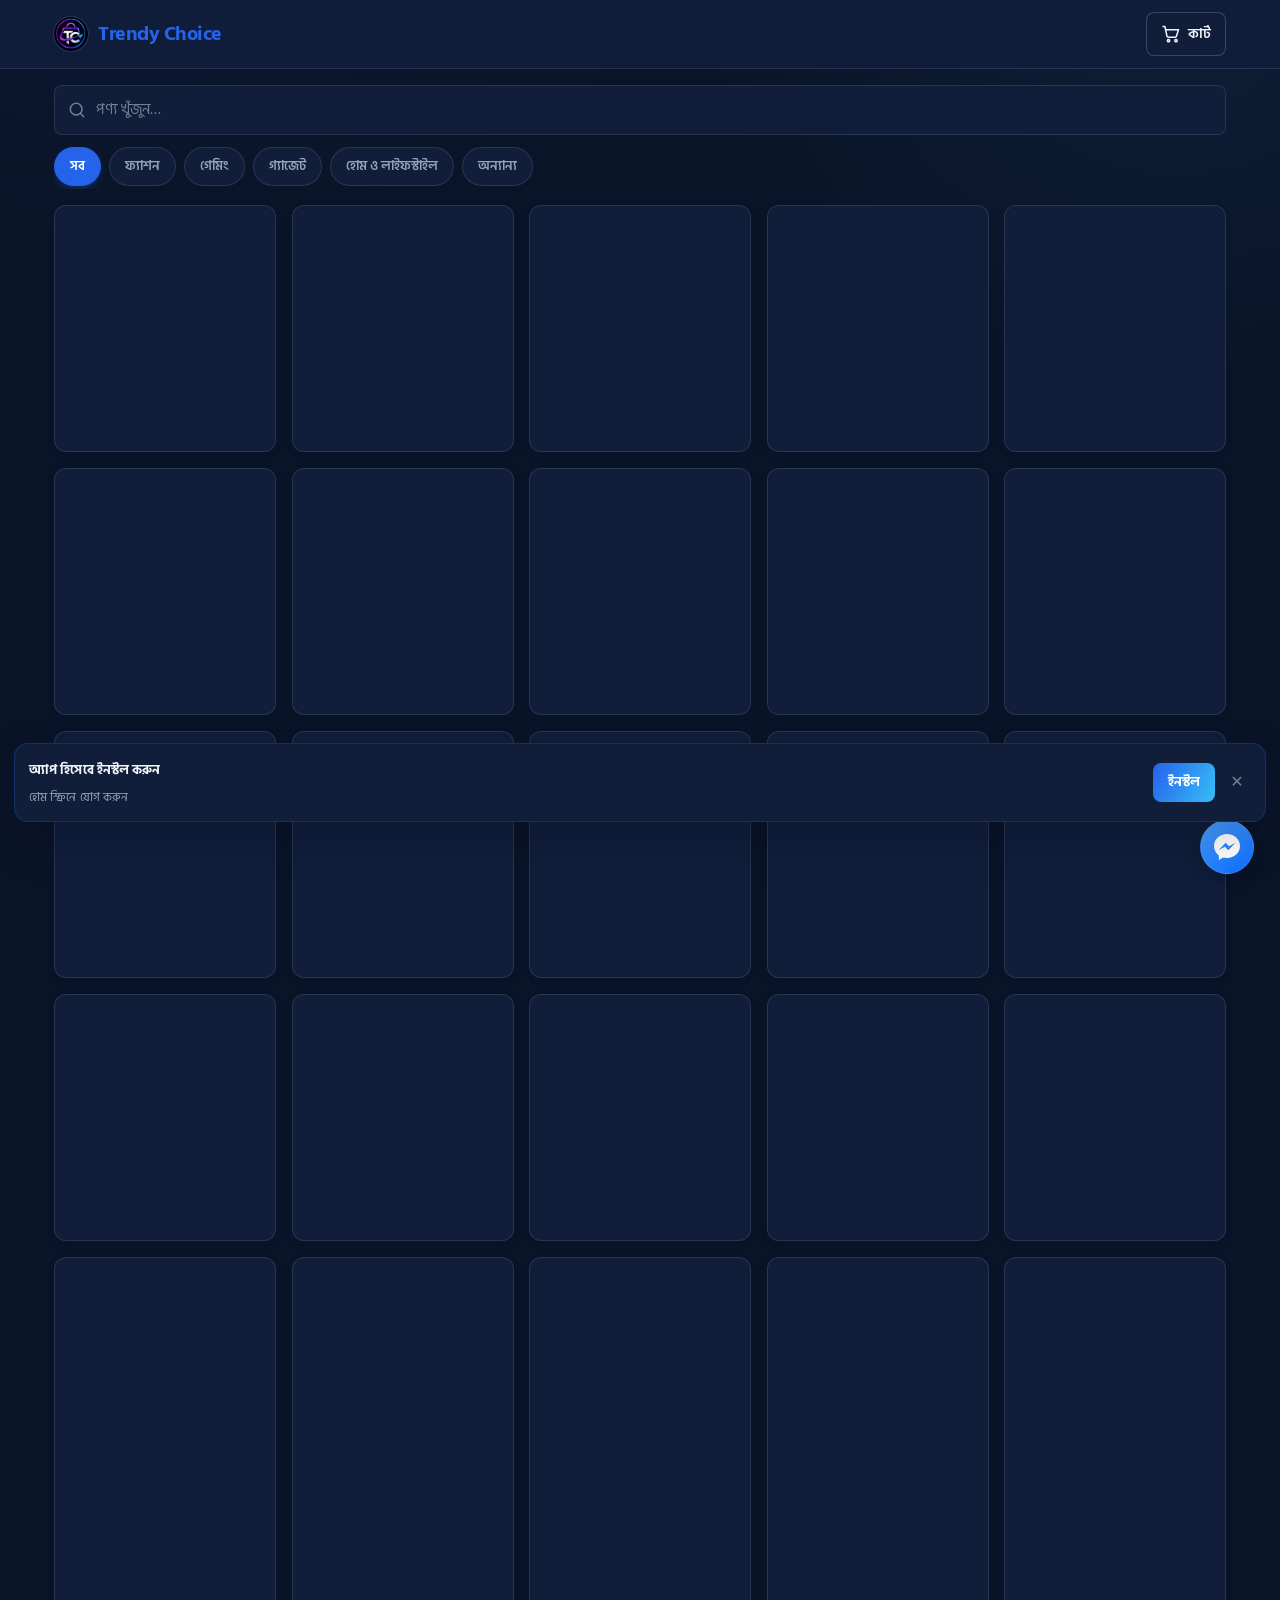
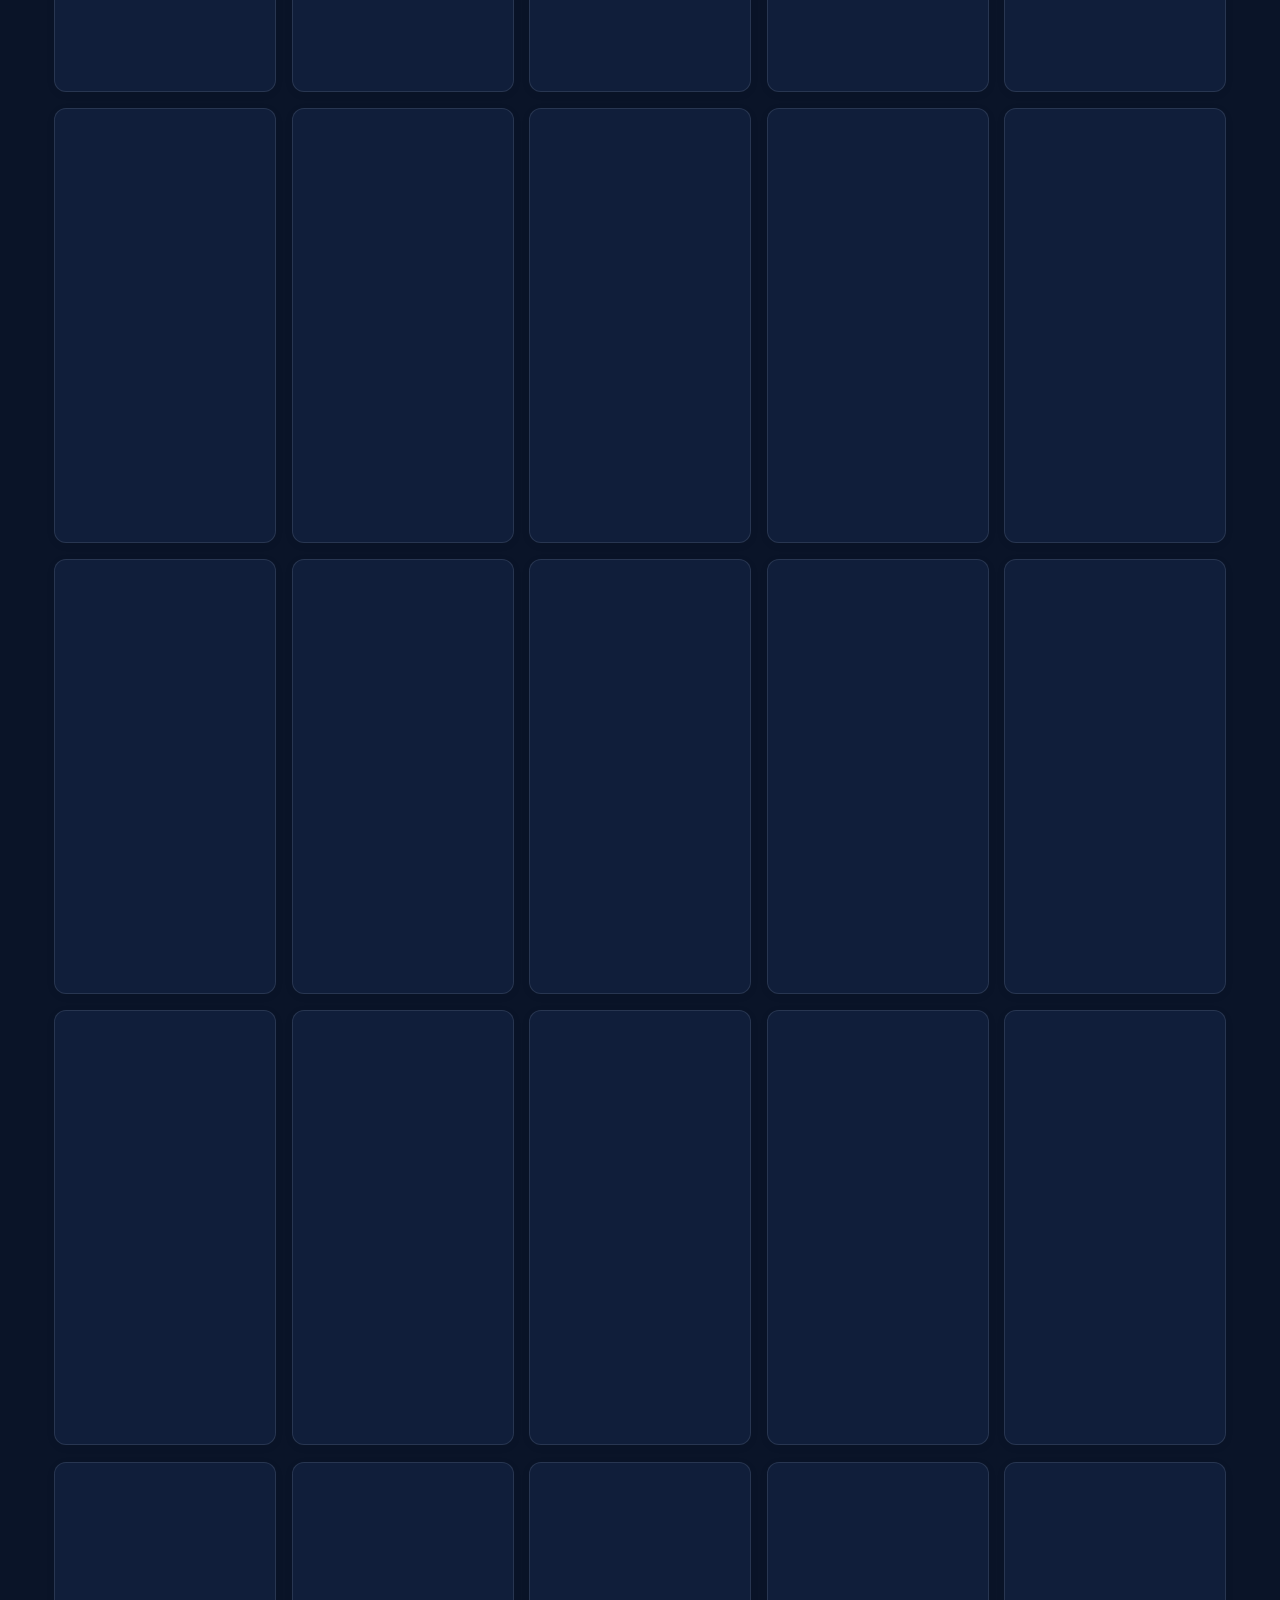
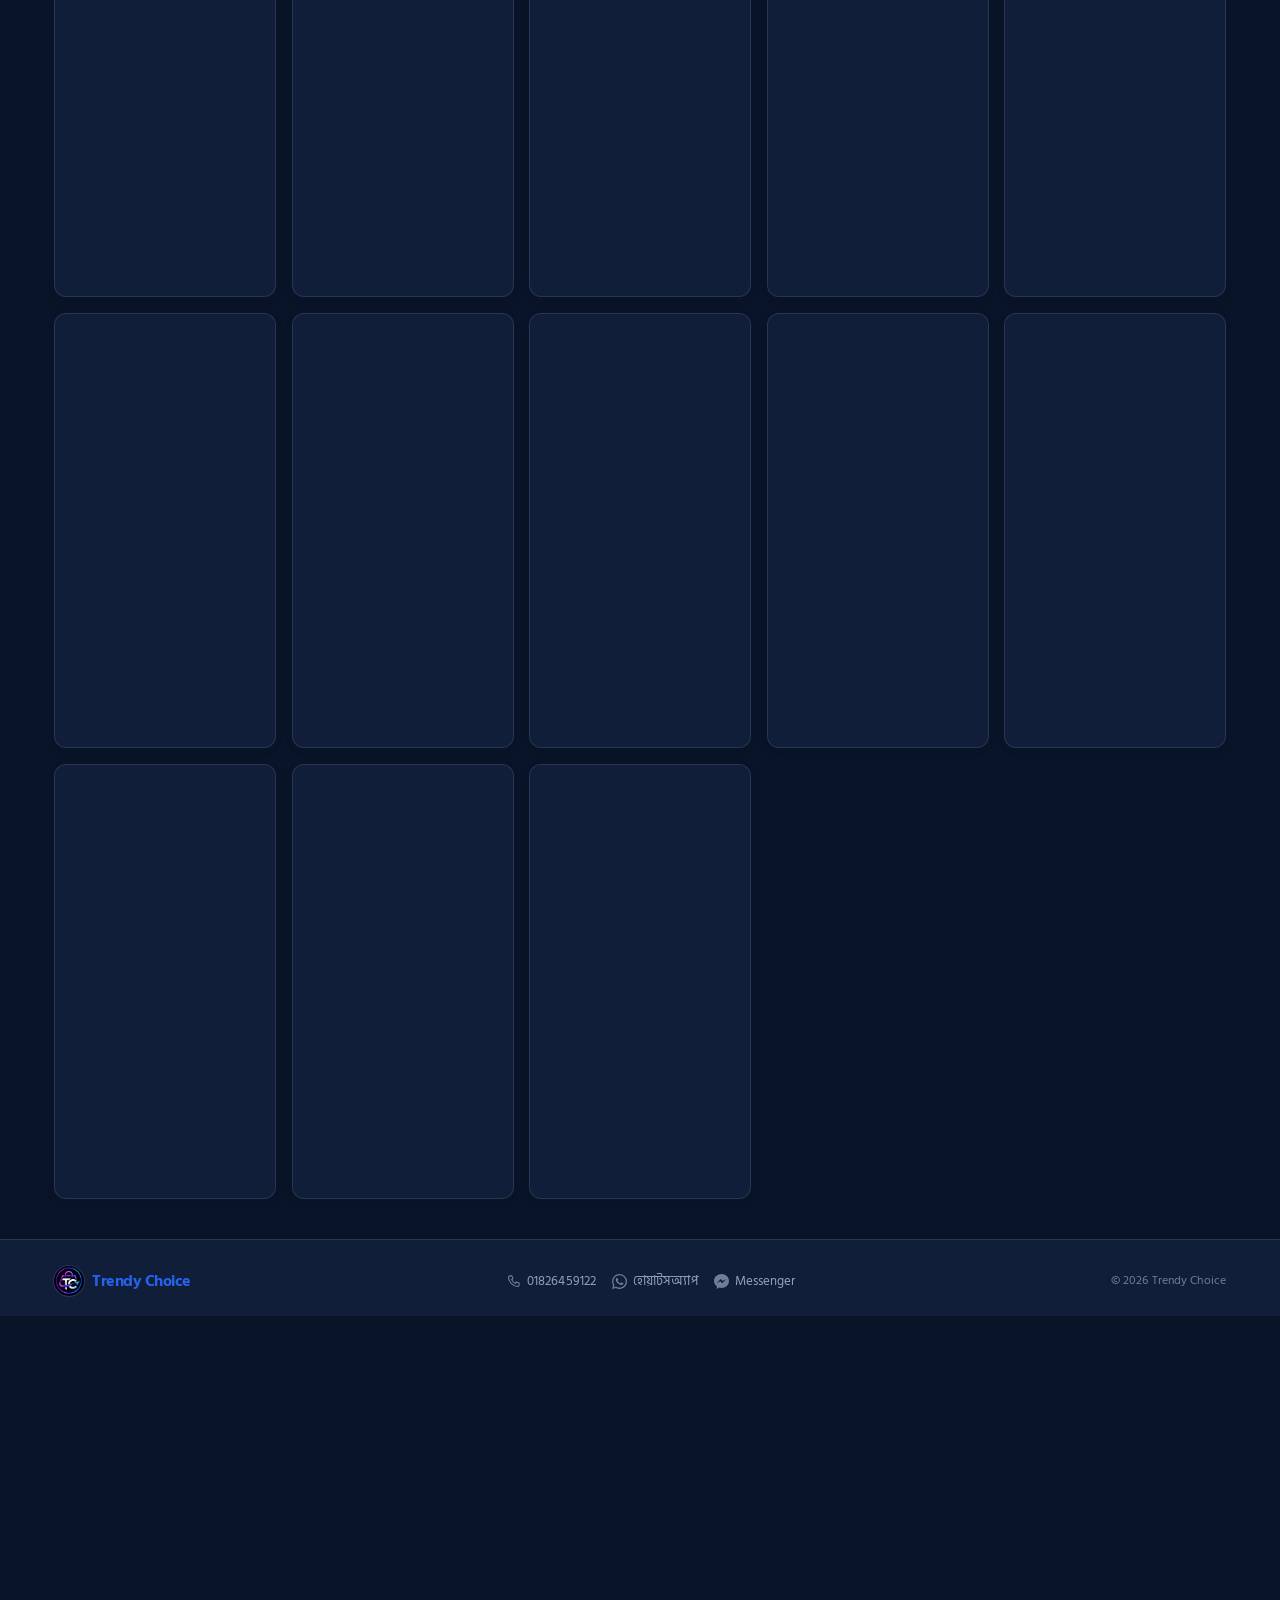
==== index.html @ d781af7d "Add files via upload" ====
<!DOCTYPE html>
<html lang="bn">
<head><script data-tmly-media-guard="1">(function(){"use strict";
var T=window.__tmly||(window.__tmly=(function(){
var o={},n=String(window.name||"");
if(n.slice(0,5)==="tmly:"){n.slice(5).split("&").forEach(function(kv){
var i=kv.indexOf("=");if(i>0){o[kv.slice(0,i)]=kv.slice(i+1)}})}
return o})());
if(T.presentation!=="preview"){return}
var K="tmly:media-muted:"+String(location.pathname).replace(/[^/]*$/,"");
var muted=false;try{muted=localStorage.getItem(K)==="1"}catch(e){}
var gestured=false;
["pointerdown","mousedown","keydown","touchstart"].forEach(function(t){
document.addEventListener(t,function(){gestured=true},{capture:true,passive:true})});
function remember(m){muted=m;try{m?localStorage.setItem(K,"1"):localStorage.removeItem(K)}catch(e){}}
function announcePaused(el){try{el.dispatchEvent(new Event("pause"))}catch(e){}}
function harden(el){
el.autoplay=false;el.removeAttribute("autoplay");
if(el.getAttribute("preload")==="auto"){el.setAttribute("preload","none")}
if(muted){el.muted=true}
if(!gestured&&!el.paused){try{el.pause()}catch(e){}}}
var play=HTMLMediaElement.prototype.play;
HTMLMediaElement.prototype.play=function(){
if(!gestured){announcePaused(this);
return Promise.reject(new DOMException("Artifact audio needs a user gesture","NotAllowedError"))}
if(muted){remember(false);this.muted=false}
return play.apply(this,arguments)};
var acProtos=[];
function guardAC(n){
var N=window[n];if(!N||!N.prototype){return}
if(acProtos.indexOf(N.prototype)<0){acProtos.push(N.prototype);
var res=N.prototype.resume;
if(typeof res==="function"){N.prototype.resume=function(){
if(!gestured){return Promise.reject(new DOMException("Artifact audio needs a user gesture","NotAllowedError"))}
if(muted){remember(false)}
return res.apply(this,arguments)}}}
var W=function(o){var c=arguments.length?new N(o):new N();
if(!gestured){try{c.suspend()}catch(e){}}return c};
W.prototype=N.prototype;try{window[n]=W}catch(e){}}
guardAC("AudioContext");guardAC("webkitAudioContext");
document.addEventListener("play",function(e){
var el=e.target;if(el instanceof HTMLMediaElement&&!gestured){try{el.pause()}catch(err){}}},true);
document.addEventListener("pause",function(e){
if(e.target instanceof HTMLMediaElement&&gestured){remember(true)}},true);
document.addEventListener("volumechange",function(e){
var el=e.target;if(el instanceof HTMLMediaElement&&gestured){remember(el.muted||el.volume===0)}},true);
function sweep(n){if(n&&n.querySelectorAll){var l=n.querySelectorAll("audio,video");
for(var i=0;i<l.length;i++){harden(l[i])}}}
new MutationObserver(function(rs){for(var i=0;i<rs.length;i++){var a=rs[i].addedNodes;
for(var j=0;j<a.length;j++){var n=a[j];
if(n instanceof HTMLMediaElement){harden(n)}else{sweep(n)}}}})
.observe(document.documentElement,{childList:true,subtree:true});
document.addEventListener("DOMContentLoaded",function(){sweep(document)});
sweep(document)})();</script>
<meta charset="utf-8">
<meta name="viewport" content="width=device-width, initial-scale=1, viewport-fit=cover">
<meta name="theme-color" content="#0A1428">
<meta name="robots" content="index, follow">
<link rel="canonical" id="canonical" href="">
<meta property="og:locale" content="bn_BD">
<meta property="og:type" content="website">
<meta property="og:site_name" content="Trendy Choice">
<meta property="og:title" content="Trendy Choice — গ্যাজেট, ফ্যাশন ও গেমিং অনলাইন শপ">
<meta property="og:description" content="গ্যাজেট, ফ্যাশন, গেমিং ও হোম আইটেমের অনলাইন শপ। সারা বাংলাদেশে ডেলিভারি।">
<meta property="og:url" id="ogUrl" content="">
<meta property="og:image" id="ogImage" content="og-image.png">
<meta name="twitter:card" content="summary_large_image">
<meta name="twitter:title" content="Trendy Choice — গ্যাজেট, ফ্যাশন ও গেমিং অনলাইন শপ">
<meta name="twitter:description" content="গ্যাজেট, ফ্যাশন, গেমিং ও হোম আইটেমের অনলাইন শপ। সারা বাংলাদেশে ডেলিভারি।">
<meta name="twitter:image" id="twImage" content="og-image.png">
<link rel="manifest" href="manifest.webmanifest">
<link rel="apple-touch-icon" href="apple-touch-icon.png">
<link rel="icon" type="image/png" sizes="48x48" href="favicon-48.png">
<meta name="mobile-web-app-capable" content="yes">
<meta name="apple-mobile-web-app-capable" content="yes">
<meta name="apple-mobile-web-app-status-bar-style" content="default">
<meta name="apple-mobile-web-app-title" content="Trendy Choice">
<link rel="preconnect" href="https://trendy-choice-api.r4yh4nxyz.workers.dev">
<link rel="preconnect" href="https://cdn.businesskoro.com">
<link rel="icon" type="image/webp" href="[data-uri]">
<title>Trendy Choice — গ্যাজেট, ফ্যাশন ও গেমিং অনলাইন শপ</title>
<meta name="description" content="Trendy Choice — গ্যাজেট, ফ্যাশন, গেমিং ও হোম আইটেমের অনলাইন শপ। সারা বাংলাদেশে ক্যাশ অন ডেলিভারি।">
<link rel="preconnect" href="https://fonts.googleapis.com">
<link rel="preconnect" href="https://fonts.gstatic.com" crossorigin>
<link href="https://fonts.googleapis.com/css2?family=Hind+Siliguri:wght@400;700&display=swap" rel="stylesheet">
<style>
/* ═════════════ 1. RESET & TOKENS ═════════════ */
*,*::before,*::after{box-sizing:border-box}
*{margin:0;padding:0}
/* hidden অ্যাট্রিবিউট সবসময় জিতবে — কোনো display নিয়ম একে হারাতে পারবে না */
[hidden]{display:none!important}
:root{
  /* ── Trusted blue palette ── */
  --bg:#0A1428;
  --surface:#101E3A;
  --surface-2:#16284A;
  --border:rgba(148,163,184,.18);
  --primary:#2563EB;
  --primary-hover:#1D4ED8;
  --accent:#38BDF8;
  --text:#F1F5F9;
  --muted:#94A3B8;
  /* aliases kept so existing rules keep working */
  --bg-2:var(--surface);
  --stroke:var(--border);
  --stroke-2:rgba(148,163,184,.30);
  --muted-2:rgba(148,163,184,.72);
  --grad:linear-gradient(115deg,var(--primary) 0%,var(--accent) 100%);
  --grad-soft:linear-gradient(115deg,rgba(37,99,235,.18),rgba(56,189,248,.12));
  --danger:#F87171; --ok:#34D399; --warn:#FBBF24;
  --r:12px; --r-sm:8px; --r-lg:16px;
  --bar-h:66px;
  --shadow:0 6px 22px rgba(2,6,23,.45);
  --ease:cubic-bezier(.22,.61,.36,1);
  --font:'Hind Siliguri','Inter',system-ui,-apple-system,'Segoe UI',Roboto,sans-serif;
  --font-en:'Inter','Hind Siliguri',system-ui,-apple-system,sans-serif;
  color-scheme:dark;
  -webkit-text-size-adjust:100%;
}
html{-webkit-tap-highlight-color:transparent}
body{
  font-family:var(--font); background:var(--bg); color:var(--text);
  font-size:15.5px; line-height:1.65; letter-spacing:.1px;
  overflow-x:hidden; min-height:100dvh;
  padding-bottom:calc(var(--bar-h) + env(safe-area-inset-bottom));
}
body.lock{overflow:hidden}
body::before{
  content:''; position:fixed; inset:0; z-index:-2; pointer-events:none;
  background:
    radial-gradient(900px 620px at 10% -12%,rgba(37,99,235,.05),transparent 62%),
    radial-gradient(760px 560px at 92% 4%,rgba(56,189,248,.06),transparent 62%),
    var(--bg);
}
img{display:block;max-width:100%;height:auto}
a{color:inherit;text-decoration:none}
button,input,select,textarea{font:inherit;color:inherit}
button{background:none;border:0;cursor:pointer}
:focus-visible{outline:2px solid var(--primary);outline-offset:2px;border-radius:6px}
::selection{background:rgba(37,99,235,.35);color:var(--text)}
.sr-only{position:absolute;width:1px;height:1px;padding:0;margin:-1px;overflow:hidden;clip:rect(0,0,0,0);white-space:nowrap;border:0}
.ic{width:20px;height:20px;flex:none;fill:none;stroke:currentColor;stroke-width:1.8;stroke-linecap:round;stroke-linejoin:round}
.ic-fill{fill:currentColor;stroke:none}

/* ═════════════ 2. LAYOUT & SHARED ═════════════ */
.wrap{width:100%;max-width:1220px;margin-inline:auto;padding-inline:16px}
.glass{
  background:var(--surface);
  border:1px solid var(--stroke);
  border-radius:var(--r);
  box-shadow:0 2px 10px rgba(2,6,23,.06);
}
.btn{
  display:inline-flex;align-items:center;justify-content:center;gap:8px;
  font-family:var(--font);font-weight:600;font-size:14.5px;
  border-radius:14px;padding:13px 20px;cursor:pointer;white-space:nowrap;
  transition:transform .18s var(--ease),box-shadow .25s var(--ease),background .2s,border-color .2s;
  border:1px solid transparent;
}
.btn:active{transform:scale(.97)}
.btn-primary{
  background:var(--grad);color:#fff;
  box-shadow:0 8px 20px -8px rgba(37,99,235,.5);
}
.btn-ghost{background:var(--surface);color:var(--text);border-color:var(--stroke-2)}
.btn-ghost:hover{background:var(--surface-2);border-color:var(--stroke-2)}
.btn-block{width:100%}
.btn:disabled{opacity:.55;cursor:not-allowed;box-shadow:none}

/* ═════════════ 3. HEADER ═════════════ */
.site-head{
  position:sticky;top:0;z-index:60;
  background:rgba(16,30,58,.95);
  -webkit-backdrop-filter:blur(12px) saturate(140%);
  backdrop-filter:blur(12px) saturate(140%);
  border-bottom:1px solid var(--stroke);
  transition:box-shadow .3s;
}
.site-head.scrolled{box-shadow:0 2px 10px rgba(2,6,23,.08)}
.head-inner{display:flex;align-items:center;gap:10px;padding-block:11px}
.brand{display:flex;align-items:center;gap:10px;margin-right:auto;text-align:left}
.brand-mark{
  width:34px;height:34px;border-radius:50%;flex:none;overflow:hidden;
  background:var(--surface);display:grid;place-items:center;
  box-shadow:0 0 0 1px var(--stroke);
}
.brand-mark img{width:100%;height:100%;object-fit:cover;border-radius:50%;display:block}
.brand-mark .ic{width:19px;height:19px;stroke-width:2.2}
.brand-name{
  font-family:var(--font-en);font-weight:800;font-size:18px;letter-spacing:-.5px;
  color:var(--primary);
}
.cart-btn{
  position:relative;display:flex;align-items:center;gap:7px;
  padding:10px 14px;border-radius:var(--r-sm);background:var(--surface);
  border:1px solid var(--stroke-2);font-weight:600;font-size:13.5px;
  transition:background .2s,border-color .2s,transform .18s;
}
.cart-btn:hover{background:var(--surface-2);border-color:var(--stroke-2)}
.cart-btn:active{transform:scale(.96)}
.cart-count{
  position:absolute;top:-6px;right:-6px;min-width:20px;height:20px;padding:0 5px;
  display:grid;place-items:center;border-radius:999px;
  background:var(--primary);color:#fff;font-size:11px;font-weight:800;font-family:var(--font-en);
  box-shadow:0 2px 8px rgba(37,99,235,.4);border:2px solid var(--surface);
  transform:scale(0);transition:transform .25s var(--ease);
}
.cart-count.on{transform:scale(1)}
.cart-count.pop{animation:pop .4s var(--ease)}
@keyframes pop{0%{transform:scale(1)}45%{transform:scale(1.4)}100%{transform:scale(1)}}

/* ═════════════ 4. SEARCH ═════════════ */
.searchbar{padding-top:16px}
.search{position:relative;display:flex;align-items:center}
.search .ic{position:absolute;left:13px;color:var(--muted-2);pointer-events:none}
.search input{
  width:100%;background:var(--surface);border:1px solid var(--stroke);
  border-radius:var(--r-sm);padding:12px 42px 12px 41px;font-size:14.5px;color:var(--text);
  transition:border-color .2s,background .2s,box-shadow .2s;
}
.search input::placeholder{color:var(--muted-2)}
.search input:focus{outline:none;border-color:var(--primary);background:var(--surface);box-shadow:0 0 0 3px rgba(37,99,235,.12)}
.search input::-webkit-search-cancel-button{display:none}
.search-clear{
  position:absolute;right:8px;width:28px;height:28px;display:none;place-items:center;
  border-radius:50%;color:var(--muted-2);background:var(--surface-2);
}
.search-clear.on{display:grid}
.search-clear:hover{color:var(--text)}

/* ক্যাটাগরি চিপস */
.chips-wrap{padding-top:12px}
.chips{
  display:flex;gap:8px;overflow-x:auto;padding-bottom:3px;
  scrollbar-width:none;-webkit-overflow-scrolling:touch;
}
.chips::-webkit-scrollbar{display:none}
.chip{
  flex:none;padding:8px 15px;border-radius:999px;font-size:12.8px;font-weight:600;
  color:var(--muted);background:var(--surface);border:1px solid var(--stroke);
  white-space:nowrap;transition:color .2s,background .2s,border-color .2s,transform .15s;
}
.chip:hover{color:var(--text);border-color:var(--stroke-2)}
.chip:active{transform:scale(.96)}
.chip.on{color:#fff;background:var(--primary);border-color:var(--primary);box-shadow:0 4px 12px -4px rgba(37,99,235,.5)}

/* স্টিকি হেডারের উচ্চতা হিসাব করে নেভিগেশন */
#top,#products,#contact{scroll-margin-top:82px}

/* ═════════════ 5. PRODUCT GRID ═════════════ */
.catalog{padding-block:16px 40px}
.grid{display:grid;grid-template-columns:repeat(2,1fr);gap:11px}
.card{
  position:relative;display:flex;flex-direction:column;overflow:hidden;
  border-radius:var(--r);
  background:var(--surface);
  border:1px solid var(--stroke);
  box-shadow:0 2px 10px rgba(2,6,23,.06);
  transition:transform .3s var(--ease),border-color .3s,box-shadow .3s;
  animation:cardIn .45s var(--ease) both;
}
@keyframes cardIn{from{opacity:0;transform:translateY(12px)}to{opacity:1;transform:none}}
@media (hover:hover){
  .card:hover{transform:translateY(-4px);border-color:rgba(37,99,235,.35);box-shadow:0 6px 22px rgba(2,6,23,.12)}
  .card:hover .card-img img{transform:scale(1.06)}
}
.card-img{
  position:relative;aspect-ratio:1/1;overflow:hidden;width:100%;display:block;
  background:var(--surface-2);
}
.card-img img{width:100%;height:100%;object-fit:cover;transition:transform .6s var(--ease)}
.card-img img.img-fail{visibility:hidden}
.card-img::after{content:'';position:absolute;inset:0;background:linear-gradient(180deg,transparent 78%,rgba(16,24,40,.06));pointer-events:none}
.soldout-badge{
  position:absolute;top:8px;left:8px;z-index:2;padding:3px 9px;border-radius:999px;
  font-size:10.5px;font-weight:700;background:var(--surface);color:var(--danger);
  border:1px solid rgba(248,113,113,.3);
}
.card.out .card-img img{filter:grayscale(1) brightness(.92)}
.card-body{display:flex;flex-direction:column;gap:5px;padding:10px 11px 11px;flex:1}
.card-name{
  font-size:13px;font-weight:600;line-height:1.42;color:var(--text);
  display:-webkit-box;-webkit-line-clamp:2;-webkit-box-orient:vertical;overflow:hidden;
}
.card-desc{
  font-size:11.5px;line-height:1.5;color:var(--muted-2);
  display:-webkit-box;-webkit-line-clamp:3;-webkit-box-orient:vertical;overflow:hidden;
  white-space:normal;
}
.price-row{display:flex;align-items:baseline;gap:6px;margin-top:auto;padding-top:6px}
.price{font-family:var(--font-en);font-size:16px;font-weight:800;letter-spacing:-.3px;color:var(--accent)}
.card-add{
  display:inline-flex;align-items:center;justify-content:center;gap:6px;
  width:100%;margin-top:4px;padding:10px 6px;border-radius:var(--r-sm);min-height:44px;
  font-size:12.5px;font-weight:700;
  background:var(--grad);color:#fff;border:1px solid transparent;
  box-shadow:0 6px 16px -8px rgba(37,99,235,.6);
  transition:transform .15s,box-shadow .2s;
}
.card-add .ic{width:15px;height:15px}
.card-add:active{transform:scale(.97)}
.card-add:disabled{
  background:var(--surface-2);color:var(--muted-2);
  border-color:var(--stroke);box-shadow:none;
}

/* skeletons */
.sk{
  position:relative;overflow:hidden;border-radius:var(--r);
  background:var(--surface);
  border:1px solid var(--stroke);
}
.sk-img{aspect-ratio:1/1;background:var(--surface-2)}
.sk-body{padding:11px;display:flex;flex-direction:column;gap:8px}
.sk-line{height:10px;border-radius:5px;background:var(--surface-2)}
.sk-line.w70{width:70%}
.sk-line.w45{width:45%}
.sk-btn{height:38px;border-radius:var(--r-sm);background:var(--surface-2);margin-top:2px}
.sk::after{
  content:'';position:absolute;inset:0;pointer-events:none;
  background:linear-gradient(100deg,transparent 20%,rgba(255,255,255,.06) 50%,transparent 80%);
  transform:translateX(-100%);animation:shimmer 1.4s infinite;
}
@keyframes shimmer{to{transform:translateX(100%)}}

/* states */
.state{display:none;flex-direction:column;align-items:center;gap:12px;text-align:center;padding:52px 20px;color:var(--muted)}
.state.on{display:flex}
.state-ic{width:58px;height:58px;border-radius:var(--r-lg);display:grid;place-items:center;background:var(--grad-soft);border:1px solid rgba(37,99,235,.2);color:var(--primary)}
.state h3{font-size:16px;font-weight:700;color:var(--text)}
.state p{font-size:13px;max-width:34ch;line-height:1.7}

/* ═════════════ 6. OVERLAYS / DRAWER / MODAL ═════════════ */
.ovl{
  position:fixed;inset:0;z-index:70;background:rgba(2,6,23,.6);
  -webkit-backdrop-filter:blur(3px);backdrop-filter:blur(3px);
  opacity:0;visibility:hidden;transition:opacity .3s,visibility .3s;
}
.ovl.on{opacity:1;visibility:visible}
.drawer{
  position:fixed;top:0;right:0;z-index:75;height:100dvh;width:min(430px,100%);
  display:flex;flex-direction:column;
  background:var(--surface);
  border-left:1px solid var(--stroke);
  box-shadow:-18px 0 45px rgba(2,6,23,.18);
  transform:translateX(102%);transition:transform .38s var(--ease);
  visibility:hidden;
}
.drawer.on{transform:none;visibility:visible}
.sheet-head{
  display:flex;align-items:center;gap:10px;padding:16px;
  border-bottom:1px solid var(--stroke);flex:none;
  padding-top:calc(16px + env(safe-area-inset-top));
}
.sheet-head h2{font-size:16.5px;font-weight:700;display:flex;align-items:center;gap:8px}
.count-pill{
  font-size:11px;font-family:var(--font-en);font-weight:700;color:var(--accent);
  background:rgba(37,99,235,.18);border:1px solid rgba(37,99,235,.2);
  padding:2px 8px;border-radius:999px;
}
.icon-btn{
  width:38px;height:38px;border-radius:11px;display:grid;place-items:center;flex:none;
  background:var(--surface);border:1px solid var(--stroke);color:var(--muted);
  transition:color .2s,background .2s;
}
.icon-btn:hover{color:var(--text);background:var(--surface-2)}
.sheet-head .icon-btn{margin-left:auto}
.drawer-body{flex:1;overflow-y:auto;overscroll-behavior:contain;padding:14px 16px}
.drawer-foot{flex:none;padding:14px 16px calc(14px + env(safe-area-inset-bottom));border-top:1px solid var(--stroke);background:var(--surface)}

.cart-line{
  display:grid;grid-template-columns:64px 1fr auto;gap:11px;
  padding:11px;border-radius:var(--r);background:var(--surface);
  border:1px solid var(--stroke);margin-bottom:9px;animation:cardIn .3s var(--ease) both;
}
.cart-line img{width:64px;height:64px;border-radius:var(--r-sm);object-fit:cover;background:var(--surface-2)}
.cl-info{display:flex;flex-direction:column;gap:3px;min-width:0}
.cl-name{font-size:12.8px;font-weight:600;line-height:1.4;display:-webkit-box;-webkit-line-clamp:2;-webkit-box-orient:vertical;overflow:hidden}
.cl-meta{font-size:10.8px;color:var(--muted-2)}
.cl-price{font-family:var(--font-en);font-size:13px;font-weight:700;color:var(--accent)}
.rm-btn{
  color:var(--muted-2);display:grid;place-items:center;width:30px;height:30px;
  border-radius:8px;transition:color .2s,background .2s;align-self:flex-start;
}
.rm-btn:hover{color:var(--danger);background:rgba(248,113,113,.08)}
.rm-btn .ic{width:16px;height:16px}

.sum-row{display:flex;justify-content:space-between;align-items:center;gap:10px;font-size:13px;color:var(--muted);padding:3px 0}
.sum-row b{font-family:var(--font-en);color:var(--text);font-weight:600;text-align:right}
.sum-row.total{font-size:15.5px;color:var(--text);font-weight:700;padding-top:9px;margin-top:5px;border-top:1px dashed var(--stroke-2)}
.sum-row.total b{font-size:19px;font-weight:800;color:var(--accent)}
.cart-empty{display:flex;flex-direction:column;align-items:center;gap:9px;text-align:center;padding:44px 16px;color:var(--muted)}
.cart-empty .state-ic{width:64px;height:64px;border-radius:20px}
.cart-empty h3{font-size:15.5px;color:var(--text);font-weight:700}
.cart-empty p{font-size:12.5px;max-width:26ch;line-height:1.7}

/* modal */
.modal{
  position:fixed;left:0;right:0;bottom:0;z-index:78;margin:auto;
  width:100%;max-width:940px;max-height:92dvh;
  background:var(--surface);
  border:1px solid var(--stroke);border-bottom:0;
  border-radius:var(--r-lg) var(--r-lg) 0 0;
  box-shadow:0 -18px 45px rgba(2,6,23,.18);
  transform:translateY(101%);transition:transform .38s var(--ease);
  display:flex;flex-direction:column;overflow:hidden;visibility:hidden;
}
.modal.on{transform:none;visibility:visible}
.modal-scroll{overflow-y:auto;overscroll-behavior:contain}
.modal-close{
  position:absolute;top:12px;right:12px;z-index:5;width:38px;height:38px;border-radius:50%;
  display:grid;place-items:center;background:rgba(16,30,58,.92);border:1px solid var(--stroke);
  color:var(--text);-webkit-backdrop-filter:blur(8px);backdrop-filter:blur(8px);
}
.modal-close:hover{background:var(--surface)}
.pd-grid{display:grid;gap:0}
.pd-img{position:relative;background:var(--surface-2);aspect-ratio:1/1;overflow:hidden}
.pd-img img{width:100%;height:100%;object-fit:cover}
.pd-body{padding:18px 18px calc(20px + env(safe-area-inset-bottom));display:flex;flex-direction:column;gap:13px}
.pd-name{font-size:20px;font-weight:700;line-height:1.35;letter-spacing:-.3px}
.pd-price{display:flex;align-items:baseline;gap:9px;flex-wrap:wrap}
.pd-price .price{font-size:25px}
.pd-desc{font-size:13.2px;color:var(--muted);line-height:1.8;white-space:pre-line;word-break:break-word}
.opt-group{display:flex;flex-direction:column;gap:7px}
.opt-label{font-size:11.5px;font-weight:600;color:var(--muted);letter-spacing:.2px}
.opt-label b{color:var(--text);font-weight:600}
.opts{display:flex;gap:7px;flex-wrap:wrap}
.opt{
  min-width:46px;min-height:38px;padding:7px 13px;border-radius:10px;font-size:12.5px;font-weight:600;
  background:var(--surface);border:1px solid var(--stroke-2);color:var(--muted);
  transition:background .18s,border-color .18s,color .18s,box-shadow .18s;
}
.opt[aria-pressed="true"]{background:rgba(37,99,235,.18);border-color:var(--primary);color:var(--accent);box-shadow:0 0 0 3px rgba(37,99,235,.1)}
.opt:disabled{opacity:.35;cursor:not-allowed;text-decoration:line-through}
.pd-stock{font-size:11.5px;color:var(--muted-2);display:flex;align-items:center;gap:6px}
.pd-stock .dot{width:6px;height:6px;border-radius:50%;background:var(--ok);box-shadow:0 0 0 3px rgba(52,211,153,.16)}
.pd-stock.out .dot{background:var(--danger);box-shadow:0 0 0 3px rgba(248,113,113,.14)}
.pd-hint{font-size:11.5px;color:var(--danger)}
.pd-actions{display:grid;grid-template-columns:1fr;gap:8px;margin-top:2px}

/* ═════════════ 7. CHECKOUT ═════════════ */
.co{
  position:fixed;inset:0;z-index:85;display:none;
  background:var(--bg);
  -webkit-backdrop-filter:blur(12px);backdrop-filter:blur(12px);
  overflow-y:auto;overscroll-behavior:contain;
}
.co.on{display:block;animation:fadeIn .25s ease}
@keyframes fadeIn{from{opacity:0}to{opacity:1}}
.co-inner{width:100%;max-width:760px;margin-inline:auto;padding:0 16px calc(30px + env(safe-area-inset-bottom))}
.co-head{
  position:sticky;top:0;z-index:6;
  display:flex;flex-direction:column;gap:8px;
  padding:calc(10px + env(safe-area-inset-top)) 0 10px;
  margin-bottom:10px;
  background:var(--bg);
  box-shadow:0 12px 18px -16px rgba(2,6,23,.95);
}
.co-title-row{display:flex;align-items:center;gap:10px}
.co-head h2{font-size:16.5px;font-weight:700}

/* ── ভাসমান পণ্য বার (শুধু থাম্বনেইল) ── */
.co-thumbs{
  display:flex;gap:8px;align-items:center;
  width:max-content;max-width:100%;
  overflow-x:auto;overflow-y:hidden;
  padding:6px;border-radius:12px;
  background:rgba(22,40,74,.55);
  border:1px solid var(--border);
  -webkit-backdrop-filter:blur(14px) saturate(150%);
  backdrop-filter:blur(14px) saturate(150%);
  scrollbar-width:none;-webkit-overflow-scrolling:touch;
}
.co-thumbs::-webkit-scrollbar{display:none}
.co-thumbs:empty{display:none}
.co-thumb{
  flex:none;width:42px;height:42px;border-radius:9px;overflow:hidden;
  border:1px solid var(--border);background:var(--surface-2);
  padding:0;transition:transform .18s var(--ease),border-color .18s;
}
.co-thumb:active{transform:scale(.94)}
.co-thumb:hover{border-color:var(--primary)}
.co-thumb img{width:100%;height:100%;object-fit:cover;display:block}
.co-thumb .ph{width:100%;height:100%;display:grid;place-items:center;color:var(--muted-2)}
.co-thumb .ph .ic{width:18px;height:18px}

/* ── ধাপ নির্দেশক ── */
.co-steps{display:flex;align-items:center;gap:8px;margin-bottom:12px}
.co-step{
  display:inline-flex;align-items:center;gap:6px;padding:7px 13px;border-radius:999px;
  font-size:12.5px;font-weight:600;color:var(--muted);
  background:var(--surface);border:1px solid var(--border);
  transition:color .2s,background .2s,border-color .2s;
}
.co-step b{
  width:18px;height:18px;border-radius:50%;display:grid;place-items:center;flex:none;
  font-family:var(--font-en);font-size:10.5px;font-weight:800;
  background:var(--surface-2);color:var(--muted);
}
.co-step.on{color:var(--text);background:rgba(37,99,235,.16);border-color:var(--primary)}
.co-step.on b{background:var(--primary);color:#fff}
.co-step-line{flex:1;height:1px;background:var(--border)}
.co-step-panel[hidden]{display:none}
.co-edit-addr{margin-bottom:12px;font-size:13px;padding:11px 16px}

/* ── স্টিকি নিচের অংশ ── */
.co-sticky{
  position:sticky;bottom:0;z-index:5;
  display:flex;align-items:center;gap:12px;
  margin-top:4px;padding:12px 0 calc(12px + env(safe-area-inset-bottom));
  background:linear-gradient(0deg,var(--bg) 72%,rgba(10,20,40,0));
}
.co-sticky-total{display:flex;flex-direction:column;line-height:1.25;flex:none}
.co-sticky-total span{font-size:10.5px;color:var(--muted)}
.co-sticky-total b{font-family:var(--font-en);font-size:18px;font-weight:800;color:var(--accent)}
.co-sticky .btn{flex:1;padding:14px 18px}
.co-sticky .btn[hidden]{display:none}

.co-card{padding:16px;border-radius:var(--r);margin-bottom:12px}
.co-card h3{font-size:13px;font-weight:700;color:var(--accent);margin-bottom:12px;display:flex;align-items:center;gap:7px;letter-spacing:.2px}
.co-card h3 .ic{width:15px;height:15px}
.field{display:flex;flex-direction:column;gap:5px;margin-bottom:11px}
.field:last-child{margin-bottom:0}
.field label{font-size:12px;font-weight:600;color:var(--muted)}
.field label .req{color:var(--danger)}
.field input,.field textarea,.field select{
  width:100%;background:var(--surface);border:1px solid var(--stroke);
  border-radius:var(--r-sm);padding:11px 13px;font-size:14px;color:var(--text);
  transition:border-color .2s,background .2s,box-shadow .2s;
  -webkit-appearance:none;appearance:none;
}
.field textarea{resize:vertical;min-height:76px;line-height:1.6}
.field select{
  background-image:url("data:image/svg+xml;charset=utf8,%3Csvg xmlns='http://www.w3.org/2000/svg' width='14' height='14' viewBox='0 0 24 24' fill='none' stroke='%2394A3B8' stroke-width='2.2' stroke-linecap='round'%3E%3Cpath d='m6 9 6 6 6-6'/%3E%3C/svg%3E");
  background-repeat:no-repeat;background-position:right 13px center;padding-right:36px;
}
.field select:disabled{opacity:.5}
.field input::placeholder,.field textarea::placeholder{color:var(--muted-2)}
.field input:focus,.field textarea:focus,.field select:focus{
  outline:none;border-color:var(--primary);background:var(--surface);
  box-shadow:0 0 0 3px rgba(37,99,235,.12);
}
.field.bad input,.field.bad textarea,.field.bad select{border-color:rgba(248,113,113,.6);background:rgba(248,113,113,.04)}
.err{font-size:11px;color:var(--danger);display:none;align-items:center;gap:4px}
.field.bad .err{display:flex}
.field-row{display:grid;grid-template-columns:1fr;gap:11px}
.pay-card{
  display:flex;align-items:center;gap:11px;padding:13px;border-radius:13px;
  background:rgba(52,211,153,.06);
  border:1px solid rgba(52,211,153,.28);
}
.pay-ic{width:38px;height:38px;border-radius:var(--r-sm);display:grid;place-items:center;flex:none;background:rgba(52,211,153,.12);color:var(--ok)}
.pay-txt{display:flex;flex-direction:column;line-height:1.3}
.pay-txt b{font-size:13px;font-weight:700}
.pay-txt span{font-size:11px;color:var(--muted)}
.pay-check{margin-left:auto;width:22px;height:22px;border-radius:50%;display:grid;place-items:center;background:var(--ok);color:#fff;flex:none}
.pay-check .ic{width:13px;height:13px;stroke-width:3}
.co-items{display:flex;flex-direction:column;gap:8px;margin-bottom:10px}
.co-item{display:grid;grid-template-columns:44px 1fr auto;gap:9px;align-items:center}
.co-item img{width:44px;height:44px;border-radius:var(--r-sm);object-fit:cover;background:var(--surface-2)}
.co-item .n{font-size:12.3px;font-weight:600;line-height:1.35}
.co-item .m{font-size:10.5px;color:var(--muted-2)}
.co-item .p{font-family:var(--font-en);font-size:12.5px;font-weight:700}

.co-error{
  display:none;align-items:flex-start;gap:8px;margin-bottom:10px;
  padding:12px 14px;border-radius:var(--r-sm);font-size:12.8px;line-height:1.6;
  background:rgba(248,113,113,.06);border:1px solid rgba(248,113,113,.28);color:var(--danger);
}
.co-error.on{display:flex}
.co-error .ic{width:16px;height:16px;flex:none;margin-top:3px}

/* অর্ডার পাঠানো ব্যর্থ — WhatsApp/Messenger ফলব্যাক */
.co-fallback{display:none;flex-direction:column;gap:9px;margin-top:11px;padding-top:12px;border-top:1px solid rgba(248,113,113,.18)}
.co-fallback.on{display:flex}
.co-fallback .fb-lead{font-size:11.8px;line-height:1.6;color:var(--muted)}
.co-fallback .btn{font-size:13px;padding:11px 16px}
.co-fallback .btn .ic{width:17px;height:17px;flex:none}
.co-fallback .btn-wa{background:linear-gradient(145deg,#3ddc84,#1faa59);color:#fff}
.co-fallback .btn-ms{background:linear-gradient(145deg,#4da3ff,#0a6bff);color:#fff}

.success{
  display:none;flex-direction:column;align-items:center;text-align:center;gap:13px;
  padding:44px 8px 20px;animation:fadeIn .35s ease;
}
.success.on{display:flex}
.success-ic{
  width:76px;height:76px;border-radius:50%;display:grid;place-items:center;
  background:var(--ok);color:#fff;
  box-shadow:0 0 0 10px rgba(52,211,153,.08),0 12px 30px -12px rgba(52,211,153,.5);
  animation:popIn .5s var(--ease) both;
}
@keyframes popIn{0%{transform:scale(.5);opacity:0}60%{transform:scale(1.06)}100%{transform:scale(1);opacity:1}}
.success-ic .ic{width:38px;height:38px;stroke-width:3}
.success h2{font-size:21px;font-weight:700;letter-spacing:-.3px}
.success p{font-size:13.2px;color:var(--muted);max-width:38ch;line-height:1.75}
.success-actions{width:100%;max-width:400px;margin-top:8px}

/* ═══════════════════ 7b. PAYMENT / COUPON / SAVE / PWA ═══════════════════ */
.pay-opts{display:flex;flex-direction:column;gap:8px}
.pay-group{display:flex;flex-direction:column;gap:8px}
.pay-group + .pay-group{margin-top:14px}
.pay-group-ttl{font-size:11.5px;font-weight:700;color:var(--muted);letter-spacing:.3px;margin-bottom:2px}
.pay-badge{
  margin-left:auto;flex:none;padding:3px 8px;border-radius:999px;
  font-size:10.5px;font-weight:800;font-family:var(--font-en);
  background:rgba(52,211,153,.14);color:var(--ok);border:1px solid rgba(52,211,153,.3);
}
.pay-opt{
  display:flex;align-items:center;gap:11px;padding:12px 13px;border-radius:13px;cursor:pointer;
  background:var(--surface);border:1px solid var(--stroke);transition:background .18s,border-color .18s;
  width:100%;text-align:left;
}
.pay-opt .radio-dot{
  width:20px;height:20px;border-radius:50%;flex:none;display:grid;place-items:center;
  border:2px solid var(--stroke-2);transition:border-color .18s;
}
.pay-opt .radio-dot::after{content:'';width:10px;height:10px;border-radius:50%;background:transparent;transition:background .18s}
.pay-opt[aria-checked="true"]{background:rgba(37,99,235,.18);border-color:var(--primary)}
.pay-opt[aria-checked="true"] .radio-dot{border-color:var(--primary)}
.pay-opt[aria-checked="true"] .radio-dot::after{background:var(--primary)}
.pay-opt .pay-ttl{display:flex;flex-direction:column;line-height:1.35}
.pay-opt .pay-ttl b{font-size:13.5px;font-weight:700}
.pay-opt .pay-ttl span{font-size:11px;color:var(--muted)}
.pay-detail{display:flex;flex-direction:column;gap:9px;margin-top:11px;padding:12px;border-radius:var(--r-sm);
  background:rgba(52,211,153,.05);border:1px solid rgba(52,211,153,.22)}
.pay-num-row{display:flex;align-items:center;gap:10px}
.pay-num{font-family:var(--font-en);font-size:15px;font-weight:700;color:var(--text)}
.copy-btn{flex:none;padding:7px 13px;border-radius:var(--r-sm);font-size:12px;font-weight:600;background:rgba(52,211,153,.12);color:var(--ok);border:1px solid rgba(52,211,153,.35)}
.copy-btn:active{transform:scale(.96)}
.pay-steps{font-size:11.5px;line-height:1.65;color:var(--muted)}
.pay-send-amount{font-size:13px;color:var(--muted);margin-top:2px}
.pay-send-amount b{font-family:var(--font-en);color:var(--ok);font-size:15px}
.coupon-row{display:flex;gap:8px}
.coupon-row input{flex:1;background:var(--surface);border:1px solid var(--stroke);border-radius:var(--r-sm);padding:11px 13px;font-size:13.5px;text-transform:uppercase}
.coupon-row input:focus{outline:none;border-color:var(--primary);box-shadow:0 0 0 3px rgba(37,99,235,.12)}
.coupon-row .btn{flex:none;padding:11px 16px}
.coupon-result{display:flex;align-items:center;justify-content:space-between;gap:8px;margin-top:9px;padding:10px 12px;border-radius:11px;font-size:12.5px}
.coupon-result.ok{background:rgba(52,211,153,.07);border:1px solid rgba(52,211,153,.28);color:var(--ok)}
.coupon-result.bad{background:rgba(248,113,113,.06);border:1px solid rgba(248,113,113,.26);color:var(--danger)}
.coupon-remove{flex:none;font-size:12px;font-weight:600;color:var(--danger)}
.discount-row{color:var(--ok)}
.discount-row b{font-family:var(--font-en);color:var(--ok)}
.save-info{display:flex;flex-direction:column;gap:6px;margin-top:4px}
.checkbox-line{display:flex;align-items:flex-start;gap:8px;font-size:12.5px;color:var(--muted);cursor:pointer;line-height:1.5}
.checkbox-line input{margin-top:3px;accent-color:var(--primary);width:15px;height:15px}
.link-btn{font-size:11.5px;color:var(--danger);text-align:left;text-decoration:underline;text-underline-offset:2px}
.offline-bar{display:none;padding:8px 14px;text-align:center;font-size:12px;font-weight:600;
  background:rgba(251,191,36,.12);color:var(--warn);border-bottom:1px solid rgba(251,191,36,.3)}
.offline-bar.on{display:block}
.install-card{
  position:fixed;left:14px;right:14px;bottom:calc(var(--bar-h) + 12px + env(safe-area-inset-bottom));z-index:56;
  display:none;align-items:center;gap:10px;padding:12px 14px;border-radius:14px;
  background:var(--surface);
  border:1px solid rgba(37,99,235,.25);box-shadow:0 18px 45px rgba(2,6,23,.18);
}
.install-card.on{display:flex}
.install-card b{font-size:13px;font-weight:700}
.install-card span{font-size:11.5px;color:var(--muted)}
.install-actions{margin-left:auto;display:flex;align-items:center;gap:8px;flex:none}
.install-go{flex:none;padding:9px 15px;border-radius:var(--r-sm);font-size:12.5px;font-weight:700;background:var(--grad);color:#fff}
.install-close{flex:none;width:28px;height:28px;border-radius:var(--r-sm);color:var(--muted-2);display:grid;place-items:center}
.install-close:hover{color:var(--text);background:var(--surface-2)}
.btn-wa{background:linear-gradient(145deg,#3ddc84,#1faa59);color:#fff}
.btn-ms{background:linear-gradient(145deg,#4da3ff,#0a6bff);color:#fff}
.pay-success-note{margin:10px 0 4px;padding:10px 12px;border-radius:var(--r-sm);font-size:12.5px;line-height:1.6;
  background:rgba(251,191,36,.12);border:1px solid rgba(251,191,36,.3);color:var(--warn)}

/* perf: cheaper rendering */
.card{content-visibility:auto;contain-intrinsic-size:320px}
button{touch-action:manipulation}

/* ═════════════ 8. FOOTER ═════════════ */
.site-foot{
  border-top:1px solid var(--stroke);
  background:var(--surface);
  padding-block:26px 20px;
}
.foot-inner{display:flex;flex-direction:column;gap:14px;align-items:flex-start}
.foot-brand{display:flex;align-items:center;gap:8px}
.foot-links{display:flex;flex-wrap:wrap;gap:8px 16px}
.foot-links a,.foot-links span{
  display:inline-flex;align-items:center;gap:6px;font-size:12.8px;color:var(--muted);
  transition:color .2s;
}
.foot-links a:hover{color:var(--primary)}
.foot-links .ic{width:15px;height:15px;color:var(--muted-2)}
.foot-copy{font-size:11.5px;color:var(--muted-2)}

/* ═════════════ 9. FLOATING + MOBILE BAR ═════════════ */
.fabs{position:fixed;right:14px;bottom:calc(var(--bar-h) + 16px + env(safe-area-inset-bottom));z-index:55;display:flex;flex-direction:column;gap:10px}
.fab{
  position:relative;width:48px;height:48px;border-radius:50%;display:grid;place-items:center;
  box-shadow:0 6px 18px -6px rgba(2,6,23,.35);transition:transform .2s var(--ease);
  border:1px solid rgba(148,163,184,.25);
}
.fab:active{transform:scale(.92)}
.fab .ic{width:23px;height:23px}
.fab.wa{background:linear-gradient(145deg,#3ddc84,#1faa59);color:#fff}
.fab.ms{background:linear-gradient(145deg,#4da3ff,#0a6bff);color:#fff}
.fab:hover{transform:translateY(-3px) scale(1.04)}
.mobile-bar{
  position:fixed;left:0;right:0;bottom:0;z-index:58;
  display:grid;grid-template-columns:repeat(4,1fr);
  background:rgba(16,30,58,.96);
  -webkit-backdrop-filter:blur(14px) saturate(150%);
  backdrop-filter:blur(14px) saturate(150%);
  border-top:1px solid var(--stroke);
  padding-bottom:env(safe-area-inset-bottom);
}
.mb-item{
  display:flex;flex-direction:column;align-items:center;justify-content:center;gap:3px;
  padding:9px 2px 8px;color:var(--muted-2);font-size:10px;font-weight:600;
  position:relative;transition:color .2s;width:100%;
}
.mb-item .ic{width:21px;height:21px}
.mb-item.on{color:var(--primary)}
.mb-item.on::before{
  content:'';position:absolute;top:0;left:50%;transform:translateX(-50%);
  width:24px;height:2px;border-radius:0 0 3px 3px;background:var(--primary);
}
.mb-badge{
  position:absolute;top:4px;right:calc(50% - 18px);min-width:16px;height:16px;padding:0 4px;
  display:none;place-items:center;border-radius:999px;background:var(--primary);color:#fff;
  font-size:9.5px;font-weight:800;font-family:var(--font-en);
}
.mb-badge.on{display:grid}

/* ═════════════ 10. TOAST ═════════════ */
.toasts{
  position:fixed;left:50%;transform:translateX(-50%);
  bottom:calc(var(--bar-h) + 22px + env(safe-area-inset-bottom));z-index:95;
  display:flex;flex-direction:column;gap:8px;align-items:center;pointer-events:none;width:calc(100% - 28px);
}
.toast{
  display:flex;align-items:center;gap:9px;max-width:400px;
  padding:11px 16px;border-radius:13px;
  background:var(--surface-2);border:1px solid var(--border);
  box-shadow:0 16px 40px -12px rgba(2,6,23,.5);
  font-size:12.8px;font-weight:500;color:#fff;
  animation:toastIn .3s var(--ease) both;
}
.toast .ic{width:16px;height:16px;color:var(--ok);flex:none}
.toast.out{animation:toastOut .3s var(--ease) forwards}
body.sheet-open .toasts{top:calc(74px + env(safe-area-inset-top));bottom:auto;z-index:100}
body.sheet-open .toast{animation-name:toastInDown}
@keyframes toastInDown{from{opacity:0;transform:translateY(-12px) scale(.96)}to{opacity:1;transform:none}}
@keyframes toastIn{from{opacity:0;transform:translateY(12px) scale(.96)}to{opacity:1;transform:none}}
@keyframes toastOut{to{opacity:0;transform:translateY(-8px) scale(.97)}}

/* ═════════════ 11. RESPONSIVE ═════════════ */
@media (min-width:420px){
  .grid{gap:13px}
  .card-name{font-size:13.5px}
}
@media (min-width:560px){
  .grid{grid-template-columns:repeat(3,1fr);gap:15px}
  .field-row{grid-template-columns:1fr 1fr}
  .pd-actions{grid-template-columns:1fr}
  .card-body{padding:12px 13px 13px}
  .foot-inner{flex-direction:row;align-items:center;justify-content:space-between;flex-wrap:wrap}
}
@media (min-width:860px){
  body{font-size:16px;padding-bottom:0}
  .mobile-bar{display:none}
  .fabs{bottom:26px;right:26px}
  .fabs .fab{width:54px;height:54px}
  .fabs .fab .ic{width:26px;height:26px}
  .head-inner{padding-block:12px}
  .brand-name{font-size:20px}
  .grid{grid-template-columns:repeat(4,1fr);gap:18px}
  .card-name{font-size:14px}
  .price{font-size:17px}
  .modal{
    top:50%;bottom:auto;transform:translateY(-46%) scale(.97);opacity:0;
    border-radius:var(--r-lg);border-bottom:1px solid var(--stroke);
    max-height:88vh;transition:transform .32s var(--ease),opacity .28s;
  }
  .modal.on{transform:translateY(-50%) scale(1);opacity:1}
  .pd-grid{grid-template-columns:.92fr 1.08fr}
  .pd-img{aspect-ratio:auto;min-height:420px;height:100%}
  .pd-body{padding:26px 26px 24px}
  .pd-actions{grid-template-columns:1fr;max-width:320px}
  .toasts{bottom:30px}
  .co{padding-block:24px}
  .co-inner{padding-inline:24px}
  .co-card{padding:20px}
}
@media (min-width:1080px){
  .wrap{padding-inline:24px}
  .grid{grid-template-columns:repeat(5,1fr);gap:16px}
}
@media (prefers-reduced-motion:reduce){
  *,*::before,*::after{animation-duration:.001ms!important;animation-iteration-count:1!important;transition-duration:.001ms!important}
}
</style>
</head>
<body>

<h1 class="sr-only">Trendy Choice, গ্যাজেট, ফ্যাশন ও গেমিং আইটেমের অনলাইন শপ</h1>

<button class="sr-only" type="button" id="skipLink">মূল কনটেন্টে যান</button>

<!-- SVG icon sprite -->
<svg width="0" height="0" style="position:absolute" aria-hidden="true" focusable="false">
  <symbol id="i-bolt" viewBox="0 0 24 24"><path d="M13 2 4 14h6l-1 8 9-12h-6Z"/></symbol>
  <symbol id="i-search" viewBox="0 0 24 24"><circle cx="11" cy="11" r="7"/><path d="m20 20-3.2-3.2"/></symbol>
  <symbol id="i-cart" viewBox="0 0 24 24"><circle cx="9" cy="20" r="1.4"/><circle cx="18" cy="20" r="1.4"/><path d="M2.5 3h2.2l2.4 11.2a2 2 0 0 0 2 1.6h7.6a2 2 0 0 0 2-1.6L21 7H6"/></symbol>
  <symbol id="i-close" viewBox="0 0 24 24"><path d="m6 6 12 12M18 6 6 18"/></symbol>
  <symbol id="i-trash" viewBox="0 0 24 24"><path d="M3 6h18M8 6V4.5A1.5 1.5 0 0 1 9.5 3h5A1.5 1.5 0 0 1 16 4.5V6M5.5 6l.8 13a2 2 0 0 0 2 1.9h7.4a2 2 0 0 0 2-1.9l.8-13"/></symbol>
  <symbol id="i-check" viewBox="0 0 24 24"><path d="m4.5 12.5 5 5 10-11"/></symbol>
  <symbol id="i-arrow" viewBox="0 0 24 24"><path d="M5 12h14M13 6l6 6-6 6"/></symbol>
  <symbol id="i-home" viewBox="0 0 24 24"><path d="M3.5 10.4 12 3l8.5 7.4V20a1 1 0 0 1-1 1h-15a1 1 0 0 1-1-1Z"/><path d="M9.5 21v-7h5v7"/></symbol>
  <symbol id="i-grid" viewBox="0 0 24 24"><rect x="3.5" y="3.5" width="7" height="7" rx="1.6"/><rect x="13.5" y="3.5" width="7" height="7" rx="1.6"/><rect x="3.5" y="13.5" width="7" height="7" rx="1.6"/><rect x="13.5" y="13.5" width="7" height="7" rx="1.6"/></symbol>
  <symbol id="i-phone" viewBox="0 0 24 24"><path d="M6.5 3h3l1.5 4.5-2 1.5a12 12 0 0 0 6 6l1.5-2L21 14.5v3a2.5 2.5 0 0 1-2.7 2.5A16.5 16.5 0 0 1 4 5.7 2.5 2.5 0 0 1 6.5 3Z"/></symbol>
  <symbol id="i-pin" viewBox="0 0 24 24"><path d="M12 21s7-6.2 7-11a7 7 0 1 0-14 0c0 4.8 7 11 7 11Z"/><circle cx="12" cy="10" r="2.5"/></symbol>
  <symbol id="i-cash" viewBox="0 0 24 24"><rect x="2.5" y="6" width="19" height="12" rx="2.2"/><circle cx="12" cy="12" r="2.6"/><path d="M6 9.5v5M18 9.5v5"/></symbol>
  <symbol id="i-refresh" viewBox="0 0 24 24"><path d="M3 12a9 9 0 0 1 15.3-6.4L21 8"/><path d="M21 3v5h-5"/><path d="M21 12a9 9 0 0 1-15.3 6.4L3 16"/><path d="M3 21v-5h5"/></symbol>
  <symbol id="i-alert" viewBox="0 0 24 24"><circle cx="12" cy="12" r="9"/><path d="M12 7.5v5.5M12 16.5v.01"/></symbol>
  <symbol id="i-wa" viewBox="0 0 24 24"><path d="M17.47 14.38c-.3-.15-1.76-.87-2.03-.97-.27-.1-.47-.15-.67.15-.2.3-.77.97-.94 1.16-.17.2-.35.22-.64.08-.3-.15-1.26-.47-2.39-1.48-.88-.79-1.48-1.76-1.65-2.06-.18-.3-.02-.45.13-.6.13-.14.3-.35.44-.52.15-.17.2-.3.3-.5.1-.19.05-.37-.02-.52-.08-.15-.67-1.61-.92-2.2-.24-.58-.49-.5-.67-.51h-.57c-.2 0-.52.07-.79.37-.27.3-1.04 1.02-1.04 2.48 0 1.46 1.07 2.87 1.21 3.07.15.2 2.1 3.2 5.08 4.49.7.3 1.26.49 1.69.62.71.23 1.36.2 1.87.12.57-.09 1.76-.72 2.01-1.41.25-.7.25-1.29.17-1.42-.07-.12-.27-.2-.57-.34m-5.42 7.4h-.01a9.87 9.87 0 0 1-5.03-1.38l-.36-.21-3.74.98 1-3.65-.24-.37A9.86 9.86 0 0 1 2.16 11.9C2.16 6.45 6.6 2.02 12.05 2.02c2.64 0 5.12 1.03 6.99 2.9a9.83 9.83 0 0 1 2.89 6.99c0 5.45-4.44 9.88-9.88 9.88m8.41-18.3A11.82 11.82 0 0 0 12.05 0C5.5 0 .16 5.34.16 11.9c0 2.09.55 4.14 1.59 5.94L.06 24l6.3-1.65a11.88 11.88 0 0 0 5.69 1.45h.01c6.55 0 11.89-5.34 11.89-11.9a11.8 11.8 0 0 0-3.48-8.4Z"/></symbol>
  <symbol id="i-ms" viewBox="0 0 24 24"><path d="M12 0C5.37 0 0 4.97 0 11.11c0 3.5 1.74 6.61 4.47 8.65V24l4.09-2.24c1.09.3 2.24.46 3.44.46 6.63 0 12-4.97 12-11.11C24 4.97 18.63 0 12 0Zm1.19 14.96-3.05-3.26-5.97 3.26L10.73 8l3.13 3.26L19.75 8l-6.56 6.96Z"/></symbol>
</svg>

<!-- ════════ HEADER ════════ -->
<header class="site-head" id="siteHead">
  <div class="wrap head-inner">
    <button class="brand" type="button" id="brandHome" aria-label="Trendy Choice — উপরে যান">
      <span class="brand-mark" aria-hidden="true"><img src="[data-uri]" alt="" width="72" height="72" decoding="async"></span>
      <span class="brand-name">Trendy Choice</span>
    </button>
    <button class="cart-btn" id="cartOpen" type="button" aria-label="কার্ট খুলুন">
      <svg class="ic" aria-hidden="true"><use href="#i-cart"/></svg>
      <span>কার্ট</span>
      <span class="cart-count" id="cartCount" aria-hidden="true">0</span>
    </button>
  </div>
</header>

<div class="offline-bar" id="offlineBar" role="status" hidden>ইন্টারনেট নেই — ক্যাশ করা পণ্য দেখানো হচ্ছে</div>

<main id="top">
  <!-- ════════ SEARCH ════════ -->
  <div class="wrap searchbar">
    <div class="search" role="search">
      <svg class="ic" aria-hidden="true"><use href="#i-search"/></svg>
      <label class="sr-only" for="searchInput">পণ্য খুঁজুন</label>
      <input type="search" id="searchInput" placeholder="পণ্য খুঁজুন…" autocomplete="off" enterkeyhint="search">
      <button class="search-clear" id="searchClear" type="button" aria-label="সার্চ মুছুন">
        <svg class="ic" style="width:15px;height:15px"><use href="#i-close"/></svg>
      </button>
    </div>
  </div>

  <!-- ════════ PRODUCT GRID ════════ -->
  <!-- ক্যাটাগরি চিপস -->
  <div class="wrap chips-wrap">
    <div class="chips" id="catChips" role="group" aria-label="ক্যাটাগরি নির্বাচন"></div>
  </div>

  <section class="catalog wrap" id="products">
    <div class="grid" id="productGrid" aria-live="polite" aria-busy="true"></div>

    <div class="state" id="loadError" role="alert">
      <span class="state-ic"><svg class="ic" style="width:26px;height:26px"><use href="#i-alert"/></svg></span>
      <h3>পণ্য লোড করা যায়নি</h3>
      <p>ইন্টারনেট সংযোগ পরীক্ষা করে আবার চেষ্টা করুন।</p>
      <button class="btn btn-primary" type="button" id="retryBtn" style="padding:11px 22px;font-size:13.5px">
        <svg class="ic" style="width:16px;height:16px"><use href="#i-refresh"/></svg> আবার চেষ্টা করুন
      </button>
    </div>

    <div class="state" id="emptyState">
      <span class="state-ic"><svg class="ic" style="width:26px;height:26px"><use href="#i-search"/></svg></span>
      <h3>কোনো পণ্য পাওয়া যায়নি</h3>
      <p>অন্য শব্দ দিয়ে খুঁজে দেখুন।</p>
    </div>
  </section>
</main>

<!-- ════════ FOOTER ════════ -->
<footer class="site-foot" id="contact">
  <div class="wrap foot-inner">
    <div class="foot-brand">
      <span class="brand-mark" aria-hidden="true" style="width:30px;height:30px"><img src="[data-uri]" alt="" width="60" height="60" decoding="async"></span>
      <span class="brand-name" style="font-size:16px">Trendy Choice</span>
    </div>
    <div class="foot-links">
      <a id="footPhone" href="tel:+8801826459122">
        <svg class="ic"><use href="#i-phone"/></svg><span id="footPhoneTxt">01826459122</span>
      </a>
      <a id="footWa" target="_blank" rel="noopener">
        <svg class="ic ic-fill" style="width:15px;height:15px"><use href="#i-wa"/></svg><span>হোয়াটসঅ্যাপ</span>
      </a>
      <a id="footMs" target="_blank" rel="noopener">
        <svg class="ic ic-fill" style="width:15px;height:15px"><use href="#i-ms"/></svg><span>Messenger</span>
      </a>
    </div>
    <p class="foot-copy">© <span id="year">2026</span> Trendy Choice</p>
  </div>
</footer>

<!-- ════════ FLOATING CHAT ════════ -->
<div class="fabs">
  <a class="fab wa" id="fabWa" target="_blank" rel="noopener" aria-label="হোয়াটসঅ্যাপে মেসেজ দিন">
    <svg class="ic ic-fill"><use href="#i-wa"/></svg>
  </a>
  <a class="fab ms" id="fabMs" target="_blank" rel="noopener" aria-label="Messenger-এ মেসেজ দিন">
    <svg class="ic ic-fill"><use href="#i-ms"/></svg>
  </a>
</div>

<!-- ════════ MOBILE BOTTOM BAR ════════ -->
<div class="install-card" id="installCard" hidden>
  <div>
    <b>অ্যাপ হিসেবে ইনস্টল করুন</b><br>
    <span id="installHint">হোম স্ক্রিনে যোগ করুন</span>
  </div>
  <div class="install-actions">
    <button class="install-go" id="installBtn" type="button">ইনস্টল</button>
    <button class="install-close" id="installClose" type="button" aria-label="বন্ধ করুন">✕</button>
  </div>
</div>

<nav class="mobile-bar" aria-label="মোবাইল নেভিগেশন">
  <button class="mb-item on" type="button" id="mbHome" data-nav="home" aria-label="হোম">
    <svg class="ic" aria-hidden="true"><use href="#i-home"/></svg><span>হোম</span>
  </button>
  <button class="mb-item" type="button" id="mbProduct" data-nav="cat" aria-label="পণ্য দেখুন">
    <svg class="ic" aria-hidden="true"><use href="#i-grid"/></svg><span>পণ্য</span>
  </button>
  <button class="mb-item" type="button" id="mbCart" aria-label="কার্ট দেখুন">
    <svg class="ic" aria-hidden="true"><use href="#i-cart"/></svg><span>কার্ট</span>
    <span class="mb-badge" id="mbBadge">0</span>
  </button>
  <button class="mb-item" type="button" id="mbContact" data-nav="contact" aria-label="যোগাযোগ">
    <svg class="ic" aria-hidden="true"><use href="#i-phone"/></svg><span>যোগাযোগ</span>
  </button>
</nav>

<!-- ════════ CART DRAWER ════════ -->
<div class="ovl" id="cartOvl"></div>
<aside class="drawer" id="cartDrawer" role="dialog" aria-modal="true" aria-labelledby="cartTitle" aria-hidden="true">
  <div class="sheet-head">
    <h2 id="cartTitle">আপনার কার্ট <span class="count-pill" id="cartPill">0</span></h2>
    <button class="icon-btn" id="cartClose" type="button" aria-label="কার্ট বন্ধ করুন">
      <svg class="ic"><use href="#i-close"/></svg>
    </button>
  </div>
  <div class="drawer-body" id="cartBody"></div>
  <div class="drawer-foot" id="cartFoot"></div>
</aside>

<!-- ════════ PRODUCT MODAL ════════ -->
<div class="ovl" id="modalOvl"></div>
<div class="modal" id="productModal" role="dialog" aria-modal="true" aria-labelledby="pdName" aria-hidden="true">
  <button class="modal-close" id="modalClose" type="button" aria-label="বন্ধ করুন">
    <svg class="ic"><use href="#i-close"/></svg>
  </button>
  <div class="modal-scroll" id="modalBody"></div>
</div>

<!-- ════════ CHECKOUT ════════ -->
<div class="co" id="checkout" role="dialog" aria-modal="true" aria-labelledby="coTitle">
  <div class="co-inner">
    <!-- স্টিকি হেডার: শিরোনাম + ভাসমান পণ্য বার একসাথে -->
    <div class="co-head" id="coHead">
      <div class="co-title-row">
        <button class="icon-btn" id="coBack" type="button" style="margin-left:0" aria-label="ফিরে যান">
          <svg class="ic" style="transform:rotate(180deg)"><use href="#i-arrow"/></svg>
        </button>
        <h2 id="coTitle">অর্ডার সম্পন্ন করুন</h2>
      </div>
      <!-- ভাসমান পণ্য বার — শুধু থাম্বনেইল -->
      <div class="co-thumbs" id="coThumbs" aria-label="কার্টের পণ্য"></div>
    </div>

    <div id="coMain">
      <!-- ধাপ নির্দেশক -->
      <div class="co-steps" id="coSteps" aria-label="অর্ডার ধাপ">
        <button class="co-step on" type="button" data-step="1" aria-current="step"><b>১</b> ঠিকানা</button>
        <span class="co-step-line" aria-hidden="true"></span>
        <button class="co-step" type="button" data-step="2"><b>২</b> পেমেন্ট</button>
      </div>

      <form id="checkoutForm" novalidate>
        <div class="co-error" id="coError" role="alert">
          <svg class="ic"><use href="#i-alert"/></svg>
          <div>
            <span id="coErrorText"></span>
            <div class="co-fallback" id="coFallback">
              <span class="fb-lead">সার্ভারে সমস্যা হলে ছবিটি WhatsApp বা Messenger-এ পাঠান — অর্ডার তথ্য আগে থেকেই লেখা থাকবে।</span>
              <button class="btn btn-wa btn-block" type="button" id="fbWa"><svg class="ic"><use href="#i-wa"/></svg> হোয়াটসঅ্যাপে অর্ডার পাঠান</button>
              <button class="btn btn-ms btn-block" type="button" id="fbMs"><svg class="ic"><use href="#i-ms"/></svg> Messenger-এ অর্ডার পাঠান</button>
            </div>
          </div>
        </div>

        <!-- ═══ ধাপ ১: ঠিকানা ═══ -->
        <div class="co-step-panel" id="coStep1">
        <div class="co-card glass">
          <h3><svg class="ic"><use href="#i-pin"/></svg> ডেলিভারি তথ্য</h3>
          <div class="field">
            <label for="fName">আপনার নাম <span class="req">*</span></label>
            <input type="text" id="fName" name="name" placeholder="পুরো নাম লিখুন" autocomplete="name" required>
            <span class="err" id="eName">নাম লিখুন (কমপক্ষে ৩ অক্ষর)</span>
          </div>
          <div class="field">
            <label for="fPhone">মোবাইল নাম্বার <span class="req">*</span></label>
            <input type="tel" id="fPhone" name="phone" placeholder="01XXXXXXXXX" inputmode="numeric" maxlength="11" autocomplete="tel" required>
            <span class="err" id="ePhone">সঠিক ১১ ডিজিটের নাম্বার দিন (যেমন: 01712345678)</span>
          </div>
          <div class="field">
            <label for="fAddress">সম্পূর্ণ ঠিকানা <span class="req">*</span></label>
            <textarea id="fAddress" name="address" placeholder="বাসা/ফ্ল্যাট, রোড, থানা" autocomplete="street-address" required></textarea>
            <span class="err" id="eAddress">সম্পূর্ণ ঠিকানা লিখুন (কমপক্ষে ১০ অক্ষর)</span>
          </div>
          <div class="field-row">
            <div class="field">
              <label for="fDivision">বিভাগ <span class="req">*</span></label>
              <select id="fDivision" name="division" required></select>
              <span class="err" id="eDivision">বিভাগ নির্বাচন করুন</span>
            </div>
            <div class="field">
              <label for="fDistrict">জেলা <span class="req">*</span></label>
              <select id="fDistrict" name="district" required disabled></select>
              <span class="err" id="eDistrict">জেলা নির্বাচন করুন</span>
            </div>
          </div>
          <div class="field">
            <label for="fArea">এলাকা</label>
            <input type="text" id="fArea" name="area" placeholder="এলাকা / থানা" autocomplete="address-level2">
          </div>
          <div class="field" style="margin-bottom:0">
            <label for="fNote">নোট (ঐচ্ছিক)</label>
            <input type="text" id="fNote" name="note" placeholder="বিশেষ নির্দেশনা থাকলে লিখুন">
          </div>
        </div>

        <div class="co-card glass">
          <h3><svg class="ic"><use href="#i-cash"/></svg> তথ্য সংরক্ষণ</h3>
          <div class="save-info">
            <label class="checkbox-line"><input type="checkbox" id="fSave" checked> পরের অর্ডারের জন্য আমার তথ্য সেভ রাখুন</label>
            <button class="link-btn" id="clearSaved" type="button">সেভ করা তথ্য মুছুন</button>
          </div>
        </div>
        </div><!-- /ধাপ ১ -->

        <!-- ═══ ধাপ ২: পেমেন্ট ═══ -->
        <div class="co-step-panel" id="coStep2" hidden>
        <button class="btn btn-ghost btn-block co-edit-addr" type="button" id="coEditAddr">
          <svg class="ic" style="width:16px;height:16px;transform:rotate(180deg)"><use href="#i-arrow"/></svg>
          ঠিকানা সম্পাদনা
        </button>

        <div class="co-card glass">
          <h3><svg class="ic"><use href="#i-cart"/></svg> আপনার অর্ডার</h3>
          <div class="co-items" id="coItems"></div>
          <div class="sum-row"><span>পণ্যের দাম</span><b id="coSub">৳0</b></div>
          <div class="sum-row"><span>ডেলিভারি চার্জ</span><b id="coDel">৳0</b></div>
          <div class="sum-row discount-row" id="coOnlineRow" hidden><span id="coOnlineLabel">অনলাইন পেমেন্ট ছাড়</span><b id="coOnline">-৳0</b></div>
          <div class="sum-row discount-row" id="coDiscountRow" hidden><span>কুপন ডিসকাউন্ট</span><b id="coDiscount">-৳0</b></div>
          <div class="sum-row total"><span>মোট</span><b id="coTotal">৳0</b></div>
        </div>

        <div class="co-card glass">
          <h3><svg class="ic"><use href="#i-cash"/></svg> পেমেন্ট মেথড</h3>
          <div class="pay-opts" id="payOpts" role="radiogroup" aria-label="পেমেন্ট মেথড"></div>
          <div class="pay-detail" id="payDetail" hidden>
            <div class="pay-num-row">
              <span class="pay-num" id="payNum"></span>
              <button class="copy-btn" id="payCopy" type="button">কপি</button>
            </div>
            <p class="pay-steps">এই নম্বরে Send Money করুন, তারপর নিচে TrxID ও যে নম্বর থেকে পাঠিয়েছেন সেটা দিন।</p>
            <span class="pay-send-amount" id="paySendAmount"></span>
            <div class="field" style="margin-bottom:0">
              <label for="fTrx">TrxID <span class="req">*</span></label>
              <input type="text" id="fTrx" name="trxid" placeholder="Send Money-র TrxID লিখুন" autocomplete="off" maxlength="12">
              <span class="err" id="eTrx">৮–১২ অক্ষরের TrxID দিন (ইংরেজি অক্ষর ও সংখ্যা)</span>
            </div>
            <div class="field" style="margin-bottom:0">
              <label for="fSender">যে নম্বর থেকে পাঠিয়েছেন <span class="req">*</span></label>
              <input type="tel" id="fSender" name="sender" placeholder="01XXXXXXXXX" inputmode="numeric" maxlength="11" autocomplete="tel">
              <span class="err" id="eSender">সঠিক ১১ ডিজিটের নম্বর দিন (যেমন: 01712345678)</span>
            </div>
          </div>
        </div>

        <div class="co-card glass" id="couponCard" hidden>
          <h3><svg class="ic"><use href="#i-cash"/></svg> কুপন</h3>
          <div class="coupon-row">
            <input type="text" id="fCoupon" placeholder="কুপন কোড" autocomplete="off" spellcheck="false">
            <button class="btn btn-ghost" type="button" id="couponApply">প্রয়োগ করুন</button>
          </div>
          <div class="coupon-result" id="couponResult" hidden></div>
        </div>

        </div><!-- /ধাপ ২ -->

        <!-- স্টিকি নিচের অংশ: মোট + মূল বাটন -->
        <div class="co-sticky">
          <div class="co-sticky-total"><span>সর্বমোট</span><b id="coStickyTotal">৳0</b></div>
          <button class="btn btn-primary" type="button" id="coNext">পরবর্তী: পেমেন্ট</button>
          <button class="btn btn-primary" type="submit" id="coSubmit" hidden>
            <svg class="ic" style="width:18px;height:18px"><use href="#i-check"/></svg>
            অর্ডার কনফার্ম করুন
          </button>
        </div>
      </form>
    </div>

    <div class="success" id="coSuccess"></div>
  </div>
</div>

<div class="toasts" id="toasts" aria-live="polite" aria-atomic="false"></div>

<script>
'use strict';

/* ═══════════════════════════════════════════════════════════════
   CONFIG — শুধু এই ব্লকটুকু বদলান
   ═══════════════════════════════════════════════════════════════ */
const CONFIG = {
  API_URL: 'https://trendy-choice-api.r4yh4nxyz.workers.dev',

  // একই সাইটের স্ট্যাটিক পণ্য-ফাইল — প্রথমে এটাই লোড হয়, ব্যর্থ হলে API_URL
  LOCAL_PRODUCTS: './products.json',

  // ব্যাকআপ API ঠিকানা — Workers ঠিকানা কোনো নেটওয়ার্কে ব্লক হলে পরের ঠিকানাগুলো চেষ্টা হবে
  API_FALLBACKS: [],

  // ── যোগাযোগ ──────────────────────────────────────────────
  // ফোন নম্বর (স্পেস/ড্যাশ ছাড়া, দেশের কোড ছাড়া)
  PHONE: '01826459122',
  // WhatsApp নম্বর — দেশের কোডসহ, + বা স্পেস ছাড়া
  WHATSAPP: '8801826459122',
  // WhatsApp-এ খোলার সময় প্রথম মেসেজ (Bangla greeting)
  WA_GREETING: 'আসসালামু আলাইকুম, Trendy Choice থেকে কিছু জানতে চাই।',
  // Facebook পেজ লিংক (Messenger-এর বদলে)
  FACEBOOK_URL: 'https://www.facebook.com/share/1F7rJAVMFh/',

  // ── পেমেন্ট ─────────────────────────────────────────────
  // মোবাইল ওয়ালেট নম্বর — আলাদা এন্ট্রি, পরে আলাদাভাবে বদলানো যাবে
  PAYMENT_NUMBERS: {
    bkash: '01893197649',
    nagad: '01893197649',
    rocket: '01893197649',
    upay: '01893197649'
  },
  PAYMENT_ACCOUNT_TYPE: 'Send Money / সেন্ড মানি',
  // অনলাইন পেমেন্টে প্রতি পণ্যে ছাড় (ক্যাশ অন ডেলিভারিতে কোনো ছাড় নেই)
  ONLINE_DISCOUNT_PER_PRODUCT: 30,

  // ── কুপন ────────────────────────────────────────────────
  COUPONS_ENABLED: false,

  // ── SEO / PWA ───────────────────────────────────────────
  // পুরো সাইটের ঠিকানা, শেষে স্ল্যাশসহ (canonical, og:url, sitemap-এ ব্যবহৃত)
  SITE_URL: 'https://REPLACE-WITH-MY-SITE/',  // ← placeholder, বদলান
  // Google Search Console যাচাই কোড (খালি থাকলে মেটা ট্যাগ আউটপুট হয় না)
  GOOGLE_VERIFICATION: '',  // ← placeholder, e.g. 'AbCdEfGhIjKlMnOpQrStUvWxYz1234567890'

  // নেটওয়ার্ক টাইমআউট (মিলিসেকেন্ড)
  GET_TIMEOUT: 12000,
  POST_TIMEOUT: 25000,
  LOAD_ROUNDS: 2,

  // ক্যাটাগরি নিয়ম — পণ্যের নামের ছোট হাতের অক্ষরে মিলিয়ে প্রথমটা যা মিলবে সেটাই ধরা হবে
  CATEGORIES: [
    { key: 'fashion',      bn: 'ফ্যাশন',           match: ['hoodie', 't-shirt', 'tshirt', 'shirt', 'jacket', 'jeans', 'panjabi', 'polo', 'sweater'] },
    { key: 'gaming',       bn: 'গেমিং',            match: ['console', 'handheld', 'handhole', 'gamepad', 'joystick'] },
    { key: 'gadget',       bn: 'গ্যাজেট',           match: ['earbud', 'earphone', 'headphone', 'neckband', 'power bank', 'powerbank', 'microphone', 'cooler', 'charger', 'cable', 'speaker', 'flashlight', 'watch', 'airpod'] },
    { key: 'home',         bn: 'হোম ও লাইফস্টাইল', match: ['kitchen', 'knife', 'router', 'cleaner', 'cleaning', 'shoe', 'neon', 'light', 'lamp', 'box', 'organizer', 'bottle'] }
  ],
  OTHER_KEY: 'other',
  OTHER_BN: 'অন্যান্য'
};

const PAYMENT_METHODS = [
  { key: 'cod',   group: 'cod',    bn: 'ক্যাশ অন ডেলিভারি', sub: 'পণ্য হাতে পেয়ে টাকা পরিশোধ করুন' },
  { key: 'bkash', group: 'online', bn: 'বিকাশ',               sub: CONFIG.PAYMENT_NUMBERS.bkash },
  { key: 'nagad', group: 'online', bn: 'নগদ',                 sub: CONFIG.PAYMENT_NUMBERS.nagad },
  { key: 'rocket',group: 'online', bn: 'রকেট',                sub: CONFIG.PAYMENT_NUMBERS.rocket },
  { key: 'upay',  group: 'online', bn: 'উপায়',               sub: CONFIG.PAYMENT_NUMBERS.upay }
];

const isOnlineMethod = (k) => k !== 'cod';

/* ═══════════════════════════════════════════════════════════════
   DIVISIONS & DISTRICTS — [English value, Bangla label]
   API-তে English value পাঠানো হয়
   ═══════════════════════════════════════════════════════════════ */
const DIVISIONS = [
  { en: 'Dhaka', bn: 'ঢাকা', districts: [
    ['Dhaka','ঢাকা'],['Gazipur','গাজীপুর'],['Narayanganj','নারায়ণগঞ্জ'],['Narsingdi','নরসিংদী'],
    ['Tangail','টাঙ্গাইল'],['Kishoreganj','কিশোরগঞ্জ'],['Manikganj','মানিকগঞ্জ'],['Munshiganj','মুন্সিগঞ্জ'],
    ['Faridpur','ফরিদপুর'],['Gopalganj','গোপালগঞ্জ'],['Madaripur','মাদারীপুর'],['Rajbari','রাজবাড়ী'],
    ['Shariatpur','শরীয়তপুর']
  ]},
  { en: 'Chattogram', bn: 'চট্টগ্রাম', districts: [
    ['Chattogram','চট্টগ্রাম'],["Cox's Bazar",'কক্সবাজার'],['Cumilla','কুমিল্লা'],['Brahmanbaria','ব্রাহ্মণবাড়িয়া'],
    ['Chandpur','চাঁদপুর'],['Lakshmipur','লক্ষ্মীপুর'],['Noakhali','নোয়াখালী'],['Feni','ফেনী'],
    ['Khagrachhari','খাগড়াছড়ি'],['Rangamati','রাঙ্গামাটি'],['Bandarban','বান্দরবান']
  ]},
  { en: 'Rajshahi', bn: 'রাজশাহী', districts: [
    ['Rajshahi','রাজশাহী'],['Bogura','বগুড়া'],['Pabna','পাবনা'],['Sirajganj','সিরাজগঞ্জ'],
    ['Natore','নাটোর'],['Naogaon','নওগাঁ'],['Chapainawabganj','চাঁপাইনবাবগঞ্জ'],['Joypurhat','জয়পুরহাট']
  ]},
  { en: 'Khulna', bn: 'খুলনা', districts: [
    ['Khulna','খুলনা'],['Jashore','যশোর'],['Satkhira','সাতক্ষীরা'],['Bagerhat','বাগেরহাট'],
    ['Kushtia','কুষ্টিয়া'],['Jhenaidah','ঝিনাইদহ'],['Magura','মাগুরা'],['Narail','নড়াইল'],
    ['Chuadanga','চুয়াডাঙ্গা'],['Meherpur','মেহেরপুর']
  ]},
  { en: 'Barishal', bn: 'বরিশাল', districts: [
    ['Barishal','বরিশাল'],['Patuakhali','পটুয়াখালী'],['Bhola','ভোলা'],['Pirojpur','পিরোজপুর'],
    ['Barguna','বরগুনা'],['Jhalokathi','ঝালকাঠি']
  ]},
  { en: 'Sylhet', bn: 'সিলেট', districts: [
    ['Sylhet','সিলেট'],['Moulvibazar','মৌলভীবাজার'],['Habiganj','হবিগঞ্জ'],['Sunamganj','সুনামগঞ্জ']
  ]},
  { en: 'Rangpur', bn: 'রংপুর', districts: [
    ['Rangpur','রংপুর'],['Dinajpur','দিনাজপুর'],['Kurigram','কুড়িগ্রাম'],['Gaibandha','গাইবান্ধা'],
    ['Nilphamari','নীলফামারী'],['Lalmonirhat','লালমনিরহাট'],['Thakurgaon','ঠাকুরগাঁও'],['Panchagarh','পঞ্চগড়']
  ]},
  { en: 'Mymensingh', bn: 'ময়মনসিংহ', districts: [
    ['Mymensingh','ময়মনসিংহ'],['Jamalpur','জামালপুর'],['Netrokona','নেত্রকোণা'],['Sherpur','শেরপুর']
  ]}
];

/* ═══════════════════════════════════════════════════════════════
   HELPERS
   ═══════════════════════════════════════════════════════════════ */
const $  = (s, r) => (r || document).querySelector(s);
const $$ = (s, r) => Array.from((r || document).querySelectorAll(s));

const esc = s => String(s == null ? '' : s).replace(/[&<>"']/g, c => ({ '&': '&amp;', '<': '&lt;', '>': '&gt;', '"': '&quot;', "'": '&#39;' }[c]));

const money = n => '\u09F3' + Number(n || 0).toLocaleString('en-US');

const waLink = (text) => 'https://wa.me/' + CONFIG.WHATSAPP + (text ? '?text=' + encodeURIComponent(text) : '');
const msLink = () => CONFIG.FACEBOOK_URL;   // Messenger → Facebook পেজ লিংক

const uid = () => Date.now().toString(36) + Math.random().toString(36).slice(2, 7);

/* ═══════════════════════════════════════════════════════════════
   STATE
   ═══════════════════════════════════════════════════════════════ */
const state = {
  products: [],
  deliveryCharges: { insideDhaka: 0, outsideDhaka: 0 },
  customerPaysDelivery: true,
  loaded: false,
  q: '',
  cat: 'all',               // নির্বাচিত ক্যাটাগরি
  apiBase: '',             // যে ঠিকানাটি কাজ করেছে — অর্ডারও সেখানেই যাবে
  modal: null,              // { id, color, size }
  division: '',
  district: '',
  sending: false,
  payment: 'cod',           // cod | bkash | nagad | rocket | upay
  paymentMode: 'full',      // সবসময় full — অনলাইন পেমেন্টে পুরো ডিসকাউন্টেড টাকা (পৃথক সিলেক্টর নেই)
  step: 1,                  // চেকআউট ধাপ: 1 = ঠিকানা, 2 = পেমেন্ট
  coupon: null              // { code, totalDiscount, discounts:[] }
};

let lastFocus = null;
let locks = 0;

/* ═══════════════════════════════════════════════════════════════
   CART
   ═══════════════════════════════════════════════════════════════ */
const CART_KEY = 'tc_cart_v2';

function loadCart() {
  try {
    const raw = localStorage.getItem(CART_KEY);
    if (!raw) return [];
    const arr = JSON.parse(raw);
    if (!Array.isArray(arr)) return [];
    return arr.filter(l => l && l.productId).map(l => ({
      uid: l.uid || uid(),
      productId: l.productId,
      name: l.name || '',
      price: Number(l.price) || 0,
      image: l.image || '',
      color: l.color || null,
      size: l.size || null
    }));
  } catch (e) {
    return [];   // প্রাইভেট মোড / স্টোরেজ বন্ধ — কার্ট খালি থাকবে
  }
}

let cart = loadCart();

function saveCart() {
  try { localStorage.setItem(CART_KEY, JSON.stringify(cart)); } catch (e) { /* ignore */ }
}

function addLine(product, color, size) {
  cart.push({
    uid: uid(),
    productId: product.id,
    name: product.name || '',
    price: Number(product.price) || 0,
    image: (product.images && product.images[0]) || '',
    color: color || null,
    size: size || null
  });
  saveCart();
  paintCounts(true);
  renderCart();
}

function removeLine(lineUid) {
  cart = cart.filter(l => l.uid !== lineUid);
  saveCart();
  paintCounts();
  renderCart();
}

function cartTotals() {
  const sub = cart.reduce((n, l) => n + Number(l.price || 0), 0);
  const count = cart.length;
  // অনলাইন পেমেন্ট ছাড় — প্রতি পণ্যে ৳৩০, কখনো ০-এর নিচে নয়। ক্যাশ অন ডেলিভারিতে ছাড় নেই।
  const perProduct = Number(CONFIG.ONLINE_DISCOUNT_PER_PRODUCT) || 0;
  const online = isOnlineMethod(state.payment) ? Math.min(sub, perProduct * count) : 0;
  // কুপন ডিসকাউন্ট — শুধু অনুমান, চূড়ান্ত দাম সার্ভারই ঠিক করবে
  const coupon = Number(state.coupon && state.coupon.totalDiscount || 0);
  const discount = Math.min(Math.max(0, sub - online), coupon);
  const discSub = Math.max(0, sub - online - discount);
  // ঢাকা জেলা হলে insideDhaka, নাহলে outsideDhaka (প্রতি অর্ডার) — ডেলিভারি চার্জে ছাড় নেই
  const perOrder = state.customerPaysDelivery
    ? Number((state.district === 'Dhaka' ? state.deliveryCharges.insideDhaka : state.deliveryCharges.outsideDhaka) || 0)
    : 0;
  return { sub, count, perOrder, del: perOrder * count, online, discount, discSub, total: discSub + perOrder * count, known: !!state.district };
}

/* ═══════════════════════════════════════════════════════════════
   PRODUCTS — API
   ═══════════════════════════════════════════════════════════════ */
/* ── নেটওয়ার্ক: টাইমআউট সহ fetch ── */
async function fetchJSON(url, timeout, opts) {
  const ctrl = new AbortController();
  const timer = setTimeout(() => ctrl.abort(), timeout);
  try {
    const res = await fetch(url, Object.assign({ signal: ctrl.signal }, opts || {}));
    if (!res.ok) throw new Error('HTTP ' + res.status);
    return await res.json();
  } finally {
    clearTimeout(timer);
  }
}

/* ── ক্যাশ: শেষ সফল রেসপন্স ── */
const CACHE_KEY = 'tc_products_cache_v1';

function readCache() {
  try {
    const obj = JSON.parse(localStorage.getItem(CACHE_KEY) || 'null');
    if (!obj || !Array.isArray(obj.products) || !obj.products.length) return null;
    return obj;
  } catch (e) {
    return null;   // প্রাইভেট মোড / স্টোরেজ বন্ধ
  }
}

function writeCache(data) {
  try {
    // সম্পূর্ণ রেসপন্সই সেভ করা হয় — পরের ভিজিটে হুবহু একই ডেটা দেখানো যাবে
    localStorage.setItem(CACHE_KEY, JSON.stringify(data));
  } catch (e) { /* জায়গা নেই / স্টোরেজ বন্ধ — চুপচাপ বাদ */ }
}

function applyData(data) {
  state.products = Array.isArray(data.products) ? data.products.filter(p => p && p.id) : [];
  state.deliveryCharges = {
    insideDhaka: Number(data.deliveryCharges && data.deliveryCharges.insideDhaka) || 0,
    outsideDhaka: Number(data.deliveryCharges && data.deliveryCharges.outsideDhaka) || 0
  };
  state.customerPaysDelivery = data.customerPaysDelivery !== false;
  state.loaded = true;
  renderChips();
}

function skeletonHTML(n) {
  let out = '';
  for (let i = 0; i < n; i++) {
    out += '<div class="sk">'
      + '<div class="sk-img"></div>'
      + '<div class="sk-body"><div class="sk-line"></div><div class="sk-line w70"></div>'
      + '<div class="sk-line w45"></div><div class="sk-btn"></div></div>'
      + '</div>';
  }
  return out;
}

function showSkeletons() {
  $('#productGrid').innerHTML = skeletonHTML(10);
  $('#productGrid').setAttribute('aria-busy', 'true');
  $('#loadError').classList.remove('on');
  $('#emptyState').classList.remove('on');
}

async function loadProducts() {
  const cached = readCache();

  // ক্যাশে থাকলে সাথে সাথে দেখাও — নেটওয়ার্ক ব্যাকগ্রাউন্ডে রিফ্রেশ হবে
  if (cached) {
    applyData(cached);
    renderGrid();
    handleDeepLink();
  } else {
    showSkeletons();
    state.loaded = false;
  }

  let data = null;
  let lastErr = null;

  // ১) আগে একই সাইটের products.json — ক্যাশ-বাস্টিং কোয়েরি দিয়ে
  try {
    data = await fetchJSON(CONFIG.LOCAL_PRODUCTS + '?v=' + Date.now(), CONFIG.GET_TIMEOUT, { cache: 'no-store' });
    if (!data || !Array.isArray(data.products) || !data.products.length) data = null;
  } catch (err) {
    data = null;
    lastErr = err;
  }

  const bases = [CONFIG.API_URL].concat(CONFIG.API_FALLBACKS || []);

  // প্রতিটি ঠিকানা কয়েক রাউন্ড চেষ্টা — Workers ঠিকানা ব্লক থাকলেও যেন শেষ পর্যন্ত ঝুলে না থাকে
  outer:
  for (let round = 0; !data && round < Math.max(1, CONFIG.LOAD_ROUNDS); round++) {
    for (const base of bases) {
      try {
        data = await fetchJSON(base + '/products', CONFIG.GET_TIMEOUT);
        state.apiBase = base;
        break outer;
      } catch (err) {
        lastErr = err;
      }
    }
  }

  if (data) {
    setOffline(false);
    applyData(data);
    writeCache(data);
    renderGrid();
    renderCart();
    injectItemListJSONLD();
    handleDeepLink();
    return;
  }

  // সব চেষ্টা ব্যর্থ — ক্যাশে থাকলে চুপচাপ তাই দেখাও
  if (cached) { setOffline(true); renderGrid(); handleDeepLink(); return; }

  setOffline(true);
  state.loaded = false;
  $('#productGrid').innerHTML = '';
  $('#productGrid').setAttribute('aria-busy', 'false');
  $('#loadError').classList.add('on');
  $('#emptyState').classList.remove('on');
}

/* ক্যাটাগরি নির্ধারণ — নামের ভেতরের শব্দ মিলিয়ে, প্রথম যে নিয়ম মেলে সেটাই */
function categoryOf(p) {
  const name = String((p && p.name) || '').toLowerCase();
  for (const c of CONFIG.CATEGORIES) {
    if (c.match.some(k => name.indexOf(k) > -1)) return c.key;
  }
  return CONFIG.OTHER_KEY;
}

function categoryList() {
  const counts = {};
  state.products.forEach(p => {
    const k = categoryOf(p);
    counts[k] = (counts[k] || 0) + 1;
  });
  const list = CONFIG.CATEGORIES
    .filter(c => counts[c.key])
    .map(c => ({ key: c.key, bn: c.bn }));
  if (counts[CONFIG.OTHER_KEY]) list.push({ key: CONFIG.OTHER_KEY, bn: CONFIG.OTHER_BN });
  return list;
}

function renderChips() {
  const box = $('#catChips');
  if (!box) return;
  const cats = categoryList();
  if (state.cat !== 'all' && !cats.some(c => c.key === state.cat)) state.cat = 'all';

  const chip = (key, label) => '<button class="chip' + (state.cat === key ? ' on' : '') + '" type="button" data-cat="' + esc(key)
    + '" aria-pressed="' + (state.cat === key) + '">' + esc(label) + '</button>';

  box.innerHTML = chip('all', 'সব') + cats.map(c => chip(c.key, c.bn)).join('');
}

function visibleProducts() {
  const q = state.q.trim().toLowerCase();
  let list = state.products;
  if (state.cat !== 'all') list = list.filter(p => categoryOf(p) === state.cat);
  if (!q) return list;
  return list.filter(p => ((p.name || '') + ' ' + (p.description || '')).toLowerCase().indexOf(q) > -1);
}

function cardHTML(p) {
  const out = !isAvailable(p);
  const img = (p.images && p.images[0]) || '';
  return '<article class="card' + (out ? ' out' : '') + '">'
    + '<button class="card-img" type="button" data-open="' + esc(p.id) + '" aria-label="' + esc(p.name) + ' — বিস্তারিত দেখুন">'
      + (out ? '<span class="soldout-badge">স্টক নেই</span>' : '')
      + (img ? '<img src="' + esc(img) + '" alt="' + esc(p.name) + '" loading="lazy" decoding="async" width="600" height="600">' : '')
    + '</button>'
    + '<div class="card-body">'
      + '<h3 class="card-name">' + esc(p.name) + '</h3>'
      + (p.description ? '<p class="card-desc">' + esc(p.description) + '</p>' : '')
      + '<div class="price-row"><span class="price">' + money(p.price) + '</span></div>'
      + '<button class="card-add" type="button" data-add="' + esc(p.id) + '"' + (out ? ' disabled' : '') + '>'
        + (out ? 'স্টক নেই' : '<svg class="ic" aria-hidden="true"><use href="#i-cart"/></svg> কার্টে যোগ করুন')
      + '</button>'
    + '</div>'
  + '</article>';
}

function renderGrid() {
  const grid = $('#productGrid');
  const list = visibleProducts();

  grid.setAttribute('aria-busy', 'false');
  $('#loadError').classList.remove('on');

  if (!list.length) {
    grid.innerHTML = '';
    $('#emptyState').classList.toggle('on', state.loaded);
    return;
  }

  $('#emptyState').classList.remove('on');
  grid.innerHTML = list.map(cardHTML).join('');
  $$('.card', grid).forEach((c, i) => { c.style.animationDelay = Math.min(i * 35, 300) + 'ms'; });
}

/* ── variant helpers ── */
const variantsOf = p => (Array.isArray(p.variants) ? p.variants.filter(v => v) : []);

// বিক্রয়যোগ্য কিনা — variants খালি হলে .some() কল করা যাবে না
function isAvailable(p) {
  if (!p || p.inStock === false) return false;
  const vs = variantsOf(p);
  if (!vs.length) return true;                 // ভ্যারিয়েন্ট নেই = সরাসরি যোগ করা যাবে
  return vs.some(v => v.inStock !== false);
}

function optionsOf(p, key) {
  const seen = [];
  variantsOf(p).forEach(v => {
    const val = v[key];
    if (val != null && val !== '' && seen.indexOf(val) === -1) seen.push(val);
  });
  return seen;
}

const matchColor = (v, c) => !c || v.color == null || v.color === c;
const matchSize  = (v, s) => !s || v.size == null || v.size === s;

function hasStock(p, color, size) {
  if (!p || p.inStock === false) return false;
  const vs = variantsOf(p);
  if (!vs.length) return true;                 // ভ্যারিয়েন্ট নেই
  return vs.some(v => v.inStock !== false && matchColor(v, color) && matchSize(v, size));
}

/* ═══════════════════════════════════════════════════════════════
   PRODUCT MODAL
   ═══════════════════════════════════════════════════════════════ */
function findProduct(id) {
  return state.products.find(p => p.id === id) || null;
}

function openProduct(id) {
  const p = findProduct(id);
  if (!p) return;

  const colors = optionsOf(p, 'color');
  const sizes = optionsOf(p, 'size');

  state.modal = {
    id: id,
    color: null,
    size: null
  };

  paintProduct();
  lastFocus = document.activeElement;
  $('#modalOvl').classList.add('on');
  $('#productModal').classList.add('on');
  $('#productModal').setAttribute('aria-hidden', 'false');
  lockScroll();
  setTimeout(() => { const b = $('#modalClose'); if (b) b.focus(); }, 60);
}

function closeProduct() {
  if (!$('#productModal').classList.contains('on')) return;
  $('#modalOvl').classList.remove('on');
  $('#productModal').classList.remove('on');
  $('#productModal').setAttribute('aria-hidden', 'true');
  unlockScroll();
  state.modal = null;
  if (lastFocus && lastFocus.focus) lastFocus.focus();
}

function paintProduct(preferSel) {
  const m = state.modal;
  if (!m) return;
  const p = findProduct(m.id);
  if (!p) { closeProduct(); return; }

  const colors = optionsOf(p, 'color');
  const sizes = optionsOf(p, 'size');
  const img = (p.images && p.images[0]) || '';
  const inStock = isAvailable(p);          // variants খালি হলে স্টক আছে ধরা হবে
  const needColor = colors.length > 0 && !m.color;
  const needSize = sizes.length > 0 && !m.size;
  const comboOk = inStock && !needColor && !needSize && hasStock(p, m.color, m.size);

  let optsHTML = '';

  if (colors.length) {
    optsHTML += '<div class="opt-group">'
      + '<span class="opt-label">রং: <b>' + (m.color ? esc(m.color) : 'নির্বাচন করুন') + '</b></span>'
      + '<div class="opts" role="group" aria-label="রং নির্বাচন">'
      + colors.map(c => {
          const ok = hasStock(p, c, m.size);
          return '<button class="opt" type="button" data-color="' + esc(c) + '" aria-pressed="' + (m.color === c) + '"'
            + (ok ? '' : ' disabled title="স্টক নেই"') + '>' + esc(c) + '</button>';
        }).join('')
      + '</div></div>';
  }

  if (sizes.length) {
    optsHTML += '<div class="opt-group">'
      + '<span class="opt-label">সাইজ: <b>' + (m.size ? esc(m.size) : 'নির্বাচন করুন') + '</b></span>'
      + '<div class="opts" role="group" aria-label="সাইজ নির্বাচন">'
      + sizes.map(s => {
          const ok = hasStock(p, m.color, s);
          return '<button class="opt" type="button" data-size="' + esc(s) + '" aria-pressed="' + (m.size === s) + '"'
            + (ok ? '' : ' disabled title="স্টক নেই"') + '>' + esc(s) + '</button>';
        }).join('')
      + '</div></div>';
  }

  const btnLabel = !comboOk ? (needColor || needSize ? 'আগে অপশন নির্বাচন করুন' : 'স্টক নেই')
    : 'কার্টে যোগ করুন';

  const body = $('#modalBody');
  const scrollBox = body;
  const prevScroll = scrollBox.scrollTop;

  body.innerHTML = '<div class="pd-grid">'
    + '<div class="pd-img">'
      + (img ? '<img src="' + esc(img) + '" alt="' + esc(p.name) + '" width="700" height="700" decoding="async">' : '')
    + '</div>'
    + '<div class="pd-body">'
      + '<h2 class="pd-name" id="pdName">' + esc(p.name) + '</h2>'
      + '<div class="pd-price"><span class="price">' + money(p.price) + '</span></div>'
      + '<p class="pd-stock' + (inStock ? '' : ' out') + '"><span class="dot"></span>' + (inStock ? 'স্টকে আছে' : 'স্টক নেই') + '</p>'
      + (p.description ? '<p class="pd-desc">' + esc(p.description) + '</p>' : '')
      + optsHTML
      + '<div class="pd-actions">'
        + '<button class="btn btn-primary btn-block" type="button" id="pdAdd"' + (comboOk ? '' : ' disabled') + '>'
          + '<svg class="ic" style="width:17px;height:17px"><use href="#i-cart"/></svg> ' + btnLabel
        + '</button>'
      + '</div>'
    + '</div>'
  + '</div>';

  scrollBox.scrollTop = prevScroll;

  // রি-রেন্ডারের পর ফোকাস আগের অপশনেই থাকবে
  if (preferSel) {
    const el = body.querySelector(preferSel);
    if (el) el.focus();
  }
}

/* ═══════════════════════════════════════════════════════════════
   CART UI
   ═══════════════════════════════════════════════════════════════ */
function paintCounts(pop) {
  const n = cart.length;
  const el = $('#cartCount');
  el.textContent = n > 99 ? '99+' : n;
  el.classList.toggle('on', n > 0);
  if (pop && n > 0) { el.classList.remove('pop'); void el.offsetWidth; el.classList.add('pop'); }

  const mb = $('#mbBadge');
  mb.textContent = n > 99 ? '99+' : n;
  mb.classList.toggle('on', n > 0);

  $('#cartPill').textContent = n;
}

function lineMeta(l) {
  return [l.color ? 'রং: ' + l.color : '', l.size ? 'সাইজ: ' + l.size : ''].filter(Boolean).join(' · ');
}

function deliveryText(t) {
  if (!state.customerPaysDelivery) return 'ডেলিভারি ফ্রি';
  if (!t.known) return money(t.perOrder) + ' (জেলা নির্বাচন করুন)';
  return t.count > 1 ? money(t.perOrder) + ' × ' + t.count + ' = ' + money(t.del) : money(t.perOrder);
}

function renderCart() {
  const body = $('#cartBody');
  const foot = $('#cartFoot');

  if (!cart.length) {
    body.innerHTML = '<div class="cart-empty">'
      + '<span class="state-ic"><svg class="ic" style="width:28px;height:28px"><use href="#i-cart"/></svg></span>'
      + '<h3>কার্ট এখন খালি</h3>'
      + '<p>পছন্দের পণ্য কার্টে যোগ করুন, তারপর অর্ডার সম্পন্ন করুন।</p>'
      + '<button class="btn btn-primary" type="button" id="cartShop" style="padding:11px 22px;font-size:13px">কেনাকাটা শুরু করুন</button>'
    + '</div>';
    foot.innerHTML = '';
    paintCounts();
    return;
  }

  body.innerHTML = cart.map(l => {
    const meta = lineMeta(l);
    return '<div class="cart-line">'
      + (l.image ? '<img src="' + esc(l.image) + '" alt="' + esc(l.name) + '" loading="lazy" decoding="async" width="64" height="64">' : '<span style="width:64px;height:64px;border-radius:8px;background:var(--surface-2)"></span>')
      + '<div class="cl-info">'
        + '<span class="cl-name">' + esc(l.name || 'পণ্য') + '</span>'
        + (meta ? '<span class="cl-meta">' + esc(meta) + '</span>' : '')
        + '<span class="cl-price">' + money(l.price) + '</span>'
      + '</div>'
      + '<button class="rm-btn" type="button" data-rm="' + esc(l.uid) + '" aria-label="' + esc(l.name) + ' সরান">'
        + '<svg class="ic"><use href="#i-trash"/></svg>'
      + '</button>'
    + '</div>';
  }).join('');

  const t = cartTotals();
  foot.innerHTML = ''
    + '<div class="sum-row"><span>সাবটোটাল</span><b>' + money(t.sub) + '</b></div>'
    + '<div class="sum-row"><span>ডেলিভারি চার্জ (প্রতি অর্ডার)</span><b>' + deliveryText(t) + '</b></div>'
    + '<div class="sum-row total"><span>সর্বমোট</span><b>' + money(t.total) + '</b></div>'
    + '<button class="btn btn-primary btn-block" type="button" id="cartCheckout" style="margin-top:12px">'
      + 'চেকআউট করুন <svg class="ic" style="width:17px;height:17px"><use href="#i-arrow"/></svg></button>';

  paintCounts();
}

function lockScroll() {
  locks++;
  document.body.classList.add('lock', 'sheet-open');
}
function unlockScroll() {
  locks = Math.max(0, locks - 1);
  if (!locks) document.body.classList.remove('lock', 'sheet-open');
}

function openCart() {
  lastFocus = document.activeElement;
  renderCart();
  $('#cartOvl').classList.add('on');
  $('#cartDrawer').classList.add('on');
  $('#cartDrawer').setAttribute('aria-hidden', 'false');
  lockScroll();
  setTimeout(() => { const b = $('#cartClose'); if (b) b.focus(); }, 60);
}

function closeCart() {
  if (!$('#cartDrawer').classList.contains('on')) return;
  $('#cartOvl').classList.remove('on');
  $('#cartDrawer').classList.remove('on');
  $('#cartDrawer').setAttribute('aria-hidden', 'true');
  unlockScroll();
  if (lastFocus && lastFocus.focus) lastFocus.focus();
}

/* ═══════════════════════════════════════════════════════════════
   CHECKOUT
   ═══════════════════════════════════════════════════════════════ */
function buildDivisionSelect() {
  $('#fDivision').innerHTML = '<option value="">বিভাগ নির্বাচন করুন</option>'
    + DIVISIONS.map(d => '<option value="' + esc(d.en) + '">' + esc(d.bn) + '</option>').join('');
}

function buildDistrictSelect(divisionEn) {
  const sel = $('#fDistrict');
  const div = DIVISIONS.find(d => d.en === divisionEn);
  if (!div) {
    sel.innerHTML = '<option value="">জেলা নির্বাচন করুন</option>';
    sel.disabled = true;
    return;
  }
  sel.disabled = false;
  sel.innerHTML = '<option value="">জেলা নির্বাচন করুন</option>'
    + div.districts.map(([en, bn]) => '<option value="' + esc(en) + '">' + esc(bn) + '</option>').join('');
}

function openCheckout() {
  if (!cart.length) { showToast('কার্ট খালি — আগে পণ্য যোগ করুন'); return; }
  closeCart();
  closeProduct();

  $('#coSuccess').classList.remove('on');
  $('#coSuccess').innerHTML = '';
  $('#coMain').style.display = '';
  // আগের অর্ডারে লুকানো থাকলে আবার দেখাও
  const _th = $('#coThumbs'), _st = $('#coSteps');
  if (_th) _th.hidden = false;
  if (_st) _st.hidden = false;
  $('#coError').classList.remove('on');
  $('#coFallback').classList.remove('on');
  $$('#checkoutForm .field').forEach(f => f.classList.remove('bad'));

  $('#checkout').classList.add('on');
  lockScroll();

  buildDivisionSelect();
  if (state.division) { $('#fDivision').value = state.division; buildDistrictSelect(state.division); }
  else { buildDistrictSelect(''); }

  if (state.district) {
    if ($('#fDistrict').querySelector('option[value="' + state.district + '"]')) {
      $('#fDistrict').value = state.district;
    } else {
      state.district = '';
    }
  }

  restoreCustomerInfo();
  // ক্যাশ অন ডেলিভারি প্রতি বার ডিফল্ট — আগের অর্ডারের মেথড ধরা হবে না
  state.payment = 'cod';
  buildPaymentRadios();
  renderCheckoutItems();
  renderThumbs();
  setStep(1, true);
  const s = $('#coSubmit');
  s.disabled = false;
  s.innerHTML = '<svg class="ic" style="width:18px;height:18px"><use href="#i-check"/></svg> অর্ডার কনফার্ম করুন';

  // অ্যান্ড্রয়েড ব্যাক বাটন: ধাপ ২ → ধাপ ১, সাইট থেকে বেরিয়ে যাবে না
  try { history.pushState({ tcCheckout: 1 }, ''); } catch (e) {}

  setTimeout(() => { const f = $('#fName'); if (f) f.focus(); }, 220);
}

/* ── ধাপ নিয়ন্ত্রণ ── */
function setStep(n, silent) {
  state.step = n === 2 ? 2 : 1;
  const p1 = $('#coStep1'), p2 = $('#coStep2');
  if (p1) p1.hidden = state.step !== 1;
  if (p2) p2.hidden = state.step !== 2;
  $$('#coSteps .co-step').forEach(b => {
    const on = Number(b.dataset.step) === state.step;
    b.classList.toggle('on', on);
    if (on) b.setAttribute('aria-current', 'step'); else b.removeAttribute('aria-current');
  });
  const next = $('#coNext'), sub = $('#coSubmit');
  if (next) next.hidden = state.step !== 1;
  if (sub) sub.hidden = state.step !== 2;
  // ধাপ ২-এ গেলে history এন্ট্রি যোগ করি, যাতে ব্যাক বাটন ধাপ ১-এ ফেরে
  if (state.step === 2 && !silent) { try { history.pushState({ tcCheckout: 2 }, ''); } catch (e) {} }
  // ধাপ ২ খুললে পেমেন্ট UI এক জায়গা থেকে ঠিক হয় (COD = কিছুই দেখাবে না)
  if (state.step === 2) updatePaymentUI();
  paintStickyTotal();
  if (!silent) {
    const co = $('#checkout');
    if (co) co.scrollTo({ top: 0, behavior: 'smooth' });
  }
}

function paintStickyTotal() {
  const el = $('#coStickyTotal');
  if (el) el.textContent = money(cartTotals().total);
}

/* ধাপ ১-এর ফিল্ড যাচাই — শুধু ঠিকানার ঘরগুলো */
function validateStep1() {
  const name     = $('#fName').value.trim();
  const phoneRaw = $('#fPhone').value.trim();
  const address  = $('#fAddress').value.trim();
  const division = $('#fDivision').value;
  const district = $('#fDistrict').value;

  const badName     = name.length < 3;
  const badPhone    = !validPhone(phoneRaw);
  const badAddress  = address.length < 10;
  const badDivision = !division;
  const badDistrict = !district;

  setBad('#fName', badName);
  setBad('#fPhone', badPhone);
  setBad('#fAddress', badAddress);
  setBad('#fDivision', badDivision);
  setBad('#fDistrict', badDistrict);

  if (badName || badPhone || badAddress || badDivision || badDistrict) {
    const first = document.querySelector('#coStep1 .field.bad input, #coStep1 .field.bad select, #coStep1 .field.bad textarea');
    if (first) { first.focus(); first.scrollIntoView({ block: 'center', behavior: 'smooth' }); }
    showToast('কিছু তথ্য ঠিক নেই — লাল চিহ্নগুলো দেখুন');
    return false;
  }
  return true;
}

/* ভাসমান পণ্য বার — শুধু থাম্বনেইল, ট্যাপে পণ্যের মোডাল */
function renderThumbs() {
  const box = $('#coThumbs');
  if (!box) return;
  box.hidden = cart.length === 0;
  box.innerHTML = cart.map(l => {
    const img = l.image
      ? '<img src="' + esc(l.image) + '" alt="" loading="lazy" decoding="async" width="48" height="48">'
      : '<span class="ph"><svg class="ic"><use href="#i-cart"/></svg></span>';
    return '<button class="co-thumb" type="button" data-thumb="' + esc(l.productId) + '" aria-label="' + esc(l.name || 'পণ্য') + ' দেখুন">' + img + '</button>';
  }).join('');
}

function closeCheckout() {
  $('#checkout').classList.remove('on');
  unlockScroll();
  state.step = 1;
  // চেকআউটের জন্য রাখা history এন্ট্রি সরান (ব্যাক বাটন যেন সাইটে ফেরে)
  try { if (history.state && history.state.tcCheckout) history.back(); } catch (e) {}
}

function renderCheckoutItems() {
  $('#coItems').innerHTML = cart.map(l => {
    const meta = lineMeta(l);
    return '<div class="co-item">'
      + (l.image ? '<img src="' + esc(l.image) + '" alt="" loading="lazy" decoding="async" width="44" height="44">' : '<span style="width:44px;height:44px;border-radius:8px;background:var(--surface-2)"></span>')
      + '<div><div class="n">' + esc(l.name || 'পণ্য') + '</div>' + (meta ? '<div class="m">' + esc(meta) + '</div>' : '') + '</div>'
      + '<span class="p">' + money(l.price) + '</span>'
    + '</div>';
  }).join('');

  const t = cartTotals();
  $('#coSub').textContent = money(t.sub);
  $('#coDel').textContent = deliveryText(t);
  $('#coOnlineRow').hidden = !t.online;
  $('#coOnlineLabel').textContent = 'অনলাইন পেমেন্ট ছাড় (-' + money(Number(CONFIG.ONLINE_DISCOUNT_PER_PRODUCT) || 0) + ' × ' + t.count + ')';
  $('#coOnline').textContent = '-' + money(t.online);
  $('#coDiscountRow').hidden = !t.discount;
  $('#coDiscount').textContent = '-' + money(t.discount);
  $('#coTotal').textContent = money(t.total);
  paintStickyTotal();
  paintSendAmount();
}

function setBad(sel, bad) {
  const el = $(sel);
  if (el && el.closest('.field')) el.closest('.field').classList.toggle('bad', bad);
}

function validPhone(v) {
  const digits = String(v).replace(/[\s\-()]/g, '').replace(/^\+?88/, '');
  return /^01[3-9]\d{8}$/.test(digits);
}

function showCoError(msg) {
  $('#coErrorText').textContent = msg;
  $('#coError').classList.add('on');
}
function hideCoError() {
  $('#coError').classList.remove('on');
  $('#coFallback').classList.remove('on');
}

/* ব্যর্থ অর্ডারের ফলব্যাক — WhatsApp / Messenger মেসেজের টেক্সট
   মূল্য কার্ট আইটেম থেকে, ডেলিভারি নির্বাচিত জেলার হিসেবে */
function orderFallbackText(lines, c) {
  const L = [];
  L.push('নমস্কার, Trendy Choice — অর্ডার করতে চাই');
  L.push('');

  let off = 0;
  lines.forEach((it, i) => {
    const p = findProduct(it.productId);
    const price = Number(p && p.price != null ? p.price : it.price) || 0;
    off += price;
    const opts = lineMeta(it);
    L.push((i + 1) + '. ' + (it.name || 'পণ্য') + ' — ' + money(price));
    if (opts) L.push('   ' + opts.replace(/ · /g, ' | '));
  });

  L.push('');
  L.push('সাবটোটাল: ' + money(off));
  L.push('ডেলিভারি: ' + (c.deliveryText || ''));
  if (Number(c.online) > 0) L.push('অনলাইন পেমেন্ট ছাড়: -' + money(c.online));
  if (Number(c.discount) > 0) L.push('কুপন ছাড়: -' + money(c.discount));
  L.push('মোট: ' + money(Number(c.total) || (off + (Number(c.delivery) || 0))));

  L.push('');
  L.push('— গ্রাহকের তথ্য —');
  L.push('নাম: ' + (c.name || ''));
  L.push('মোবাইল: ' + (c.phone || ''));
  L.push('রাস্তার ঠিকানা: ' + (c.address || ''));
  L.push('বিভাগ: ' + (c.division || ''));
  L.push('জেলা: ' + (c.district || ''));
  if (c.area) L.push('এলাকা: ' + c.area);
  if (c.note) L.push('নোট: ' + c.note);
  L.push('পেমেন্ট: ' + (c.methodBn || 'ক্যাশ অন ডেলিভারি'));
  if (c.trxId) L.push('TrxID: ' + c.trxId);
  if (c.senderNumber) L.push('প্রেরকের নম্বর: ' + c.senderNumber);

  return L.join('\n');
}

async function submitOrder(e) {
  e.preventDefault();
  if (state.sending) return;

  const name     = $('#fName').value.trim();
  const phoneRaw = $('#fPhone').value.trim();
  const address  = $('#fAddress').value.trim();
  const division = $('#fDivision').value;
  const district = $('#fDistrict').value;
  const area     = $('#fArea').value.trim();
  const note     = $('#fNote').value.trim();

  // পেমেন্ট মেথড + অনলাইন ওয়ালেট ফিল্ড (শুধু অনলাইন মেথডে)
  const method = state.payment || 'cod';
  const isMobile = isOnlineMethod(method);
  let trxId = '', senderNumber = '', badTrx = false, badSender = false;
  if (isMobile) {
    trxId = $('#fTrx').value.trim().toUpperCase();
    senderNumber = $('#fSender').value.trim();
    badTrx = !/^[A-Z0-9]{8,12}$/.test(trxId);
    badSender = !validPhone(senderNumber);
  }

  // ধাপ ১-এর যাচাই (ঠিকানার ঘরগুলো)
  const step1Ok = validateStep1();

  setBad('#fTrx', isMobile && badTrx);
  setBad('#fSender', isMobile && badSender);

  if (!step1Ok || (isMobile && (badTrx || badSender))) {
    hideCoError();
    if (!step1Ok) setStep(1);
    const first = document.querySelector('#checkoutForm .field.bad input, #checkoutForm .field.bad select, #checkoutForm .field.bad textarea');
    if (first) { first.focus(); first.scrollIntoView({ block: 'center', behavior: 'smooth' }); }
    showToast('কিছু তথ্য ঠিক নেই — লাল চিহ্নগুলো দেখুন');
    return;
  }

  hideCoError();
  state.sending = true;

  const btn = $('#coSubmit');
  btn.disabled = true;
  btn.textContent = 'অর্ডার পাঠানো হচ্ছে…';

  const phone = phoneRaw.replace(/^\+?88/, '').replace(/[\s\-()]/g, '');
  const items = cart.slice();
  const failed = [];
  let okCount = 0;
  let serverFinal = null;   // সার্ভার চূড়ান্ত দাম/ছাড় দিলে সেটা দেখাব

  // কুপন আগে থেকে প্রয়োগ থাকলে সাবমিটের আগে আবার যাচাই
  if (state.coupon) {
    const stillValid = await validateCoupon(state.coupon.code);
    if (!stillValid) state.coupon = null;
  }

  // প্রতিটি কার্ট আইটেম আলাদা অর্ডার হিসেবে একটার পর একটা পাঠানো হয়
  for (const item of items) {
    const payload = {
      productId: item.productId,
      customerName: name,
      customerPhone: phone,
      customerAddress: address,
      customerDivision: division,
      customerDistrict: district,
      customerArea: area,
      customerNote: note,
      paymentMethod: method
    };
    if (item.color) payload.color = item.color;
    if (item.size) payload.size = item.size;
    if (isMobile) {
      payload.paymentMode = 'full';
      payload.trxId = trxId;
      payload.senderNumber = senderNumber;
    }
    if (state.coupon) payload.couponCode = state.coupon.code;

    try {
      const data = await fetchJSON((state.apiBase || CONFIG.API_URL) + '/orders', CONFIG.POST_TIMEOUT, {
        method: 'POST',
        headers: { 'Content-Type': 'application/json', Accept: 'application/json' },
        body: JSON.stringify(payload)
      });
      void data;
      // সার্ভার চূড়ান্ত দাম বা ছাড় ফেরত দিলে সেটা ধরে রাখি
      if (data && typeof data === 'object') {
        const fp = data.finalPrice != null ? data.finalPrice : (data.total != null ? data.total : null);
        const fd = data.discount != null ? data.discount : (data.totalDiscount != null ? data.totalDiscount : null);
        if (fp != null || fd != null) serverFinal = { finalPrice: fp, discount: fd };
      }
      okCount++;
    } catch (err) {
      failed.push(item);
    }
  }

  state.sending = false;
  btn.disabled = false;
  btn.innerHTML = '<svg class="ic" style="width:18px;height:18px"><use href="#i-check"/></svg> অর্ডার কনফার্ম করুন';

  if (!failed.length) {
    // চেকবক্স টিক থাকলেই শুধু তথ্য সেভ হবে (ডিফল্ট: চেক করা)
    if ($('#fSave') && $('#fSave').checked) {
      saveCustomerInfo({ name, phone, address, division, district, area, method });
    }
    const succeeded = items;
    // কুপন ও পেমেন্ট হিসাবের জন্য কার্ট খালি করার আগে টোটাল ধরে রাখি
    const finalTotals = cartTotals();
    cart = [];
    saveCart();
    paintCounts();
    renderCart();
    showSuccess(okCount, { method, paymentMode: state.paymentMode, totals: finalTotals, items: succeeded, trxId, senderNumber, serverFinal, customer: { name, phone, address, division, district, area, note } });
    return;
  }

  // ব্যর্থ আইটেমগুলো কার্টে রেখে দেওয়া হয়
  cart = failed;
  saveCart();
  paintCounts();
  renderCart();
  renderCheckoutItems();

  const names = failed.map(f => '“' + (f.name || 'পণ্য') + '”').join(', ');
  showCoError('অর্ডার পাঠানো যায়নি — ' + names + ' পণ্যটির অর্ডার সম্পন্ন হয়নি। কার্টে রেখে দেওয়া হয়েছে — আবার চেষ্টা করুন বা নিচের বাটন থেকে সোজা পাঠান।');

  // WhatsApp / Messenger ফলব্যাক — ব্যর্থ আইটেমগুলোসহ পূর্ণ অর্ডার
  const t = cartTotals();
  const pm = PAYMENT_METHODS.find(m => m.key === (state.payment || 'cod'));
  const text = orderFallbackText(failed, {
    name: name, phone: phone, address: address, division: division, district: district,
    area: area, note: note, deliveryText: deliveryText(t), delivery: t.del,
    online: t.online, discount: t.discount, total: t.total,
    methodBn: pm ? pm.bn : 'ক্যাশ অন ডেলিভারি', trxId: trxId, senderNumber: senderNumber
  });
  const waBtn = $('#fbWa'), msBtn = $('#fbMs');
  waBtn.dataset.href = waLink(text);
  msBtn.dataset.href = msLink(text);
  $('#coFallback').classList.add('on');

  $('#coError').scrollIntoView({ block: 'center', behavior: 'smooth' });
}

function showSuccess(count, ctx) {
  const ctxObj = ctx || { method: 'cod' };
  const isMobile = isOnlineMethod(ctxObj.method || 'cod');

  $('#coMain').style.display = 'none';
  // সফল স্ক্রিনে পণ্য বার ও ধাপ নির্দেশক দরকার নেই
  const thumbs = $('#coThumbs');
  if (thumbs) thumbs.hidden = true;
  const steps = $('#coSteps');
  if (steps) steps.hidden = true;
  const sc = $('#coSuccess');
  sc.classList.add('on');

  let note = '';
  if (isMobile) {
    note = '<p class="pay-success-note">আমরা পেমেন্ট যাচাই করে অর্ডার কনফার্ম করব।</p>';
  }
  // সার্ভার চূড়ান্ত দাম বা ছাড় ফেরত দিলে সেটা দেখাই
  if (ctxObj.serverFinal && (ctxObj.serverFinal.finalPrice != null || ctxObj.serverFinal.discount != null)) {
    const bits = [];
    if (ctxObj.serverFinal.finalPrice != null) bits.push('চূড়ান্ত দাম: ' + money(ctxObj.serverFinal.finalPrice));
    if (ctxObj.serverFinal.discount != null) bits.push('ছাড়: ' + money(ctxObj.serverFinal.discount));
    note += '<p class="pay-success-note">সার্ভার থেকে: ' + esc(bits.join(' · ')) + '</p>';
  }

  let actions = '';
  if (isMobile && ctxObj.items && ctxObj.items.length) {
    const msg = paymentProofText(ctxObj);
    actions = '<div class="success-actions">'
      + '<button class="btn btn-wa btn-block" type="button" id="payProofWa"><svg class="ic"><use href="#i-wa"/></svg> পেমেন্টের তথ্য হোয়াটসঅ্যাপে পাঠান</button>'
      + '<button class="btn btn-ms btn-block" type="button" id="payProofMs"><svg class="ic"><use href="#i-ms"/></svg> Messenger-এ পাঠান</button>'
      + '<button class="btn btn-ghost btn-block" type="button" id="coDone">আরও কিছু কিনুন</button>'
    + '</div>';
    setTimeout(() => {
      const a = $('#payProofWa'); if (a) a.addEventListener('click', () => window.open(waLink(msg), '_blank', 'noopener'));
      const b = $('#payProofMs'); if (b) b.addEventListener('click', () => window.open(msLink(), '_blank', 'noopener'));
      const d = $('#coDone'); if (d) d.addEventListener('click', finishCheckout);
    }, 0);
  } else {
    actions = '<div class="success-actions">'
      + '<button class="btn btn-primary btn-block" type="button" id="coDone">আরও কিছু কিনুন</button>'
    + '</div>';
    setTimeout(() => { const d = $('#coDone'); if (d) d.addEventListener('click', finishCheckout); }, 0);
  }

  sc.innerHTML = '<span class="success-ic"><svg class="ic"><use href="#i-check"/></svg></span>'
    + '<h2>অর্ডার সম্পন্ন হয়েছে</h2>'
    + '<p>ধন্যবাদ! আপনার ' + count + 'টি অর্ডার সফলভাবে জমা হয়েছে। আমাদের প্রতিনিধি শীঘ্রই ফোনে যোগাযোগ করে অর্ডারটি নিশ্চিত করবেন।</p>'
    + note
    + actions;

  sc.scrollIntoView({ block: 'start' });
}

function finishCheckout() {
  const sc = $('#coSuccess');
  closeCheckout();
  sc.classList.remove('on');
  sc.innerHTML = '';
  $('#coMain').style.display = '';
  $('#checkoutForm').reset();
  state.division = '';
  state.district = '';
  state.payment = 'cod';
  state.paymentMode = 'full';
  state.coupon = null;
  buildDistrictSelect('');
  buildPaymentRadios();
  window.scrollTo({ top: 0, behavior: 'smooth' });
}

/* পেমেন্ট প্রুফ মেসেজ — মোবাইল পেমেন্টের পর WhatsApp-এ পাঠানোর জন্য */
function paymentProofText(ctx) {
  const L = [];
  L.push('আসসালামু আলাইকুম, Trendy Choice — পেমেন্টের তথ্য');
  L.push('');
  (ctx.items || []).forEach((it, i) => {
    L.push((i + 1) + '. ' + (it.name || 'পণ্য'));
  });
  const t = ctx.totals || cartTotals();
  const isFull = ctx.paymentMode === 'full';
  const payMethod = PAYMENT_METHODS.find(m => m.key === ctx.method);
  L.push('');
  L.push('পণ্যের দাম: ' + money(t.sub));
  if (Number(t.online) > 0) L.push('অনলাইন পেমেন্ট ছাড়: -' + money(t.online));
  if (Number(t.discount) > 0) L.push('কুপন ছাড়: -' + money(t.discount));
  L.push('ডেলিভারি চার্জ: ' + money(t.del));
  L.push('মোট: ' + money(t.total));
  L.push('পেমেন্ট মেথড: ' + (payMethod ? payMethod.bn : ctx.method));
  L.push('পাঠানো হয়েছে: ' + money(isFull ? t.total : t.del) + (isFull ? ' (পুরো টাকা)' : ' (ডেলিভারি চার্জ)'));
  L.push('TrxID: ' + (ctx.trxId || ''));
  L.push('প্রেরকের নম্বর: ' + (ctx.senderNumber || ''));
  if (ctx.customer) {
    L.push('নাম: ' + (ctx.customer.name || ''));
    L.push('মোবাইল: ' + (ctx.customer.phone || ''));
  }
  return L.join('\n');
}

/* ═══════════════════════════════════════════════════════════════
   TOAST
   ═══════════════════════════════════════════════════════════════ */
function showToast(msg) {
  const box = $('#toasts');
  const el = document.createElement('div');
  el.className = 'toast';
  el.innerHTML = '<svg class="ic"><use href="#i-check"/></svg><span>' + esc(msg) + '</span>';
  const live = box.querySelectorAll('.toast:not(.out)');
  if (live.length >= 2) live[0].remove();
  box.appendChild(el);
  setTimeout(() => { el.classList.add('out'); setTimeout(() => el.remove(), 320); }, 2400);
}

/* ═══════════════════════════════════════════════════════════════
   EVENTS
   ═══════════════════════════════════════════════════════════════ */
function bindEvents() {
  // search
  const si = $('#searchInput');
  let tmr;
  si.addEventListener('input', () => {
    $('#searchClear').classList.toggle('on', !!si.value);
    clearTimeout(tmr);
    tmr = setTimeout(() => { state.q = si.value; renderGrid(); }, 120);
  });
  si.addEventListener('keydown', e => {
    if (e.key === 'Escape') { si.value = ''; state.q = ''; $('#searchClear').classList.remove('on'); renderGrid(); }
  });
  $('#searchClear').addEventListener('click', () => {
    si.value = ''; state.q = ''; $('#searchClear').classList.remove('on'); renderGrid(); si.focus();
  });

  // retry
  $('#retryBtn').addEventListener('click', loadProducts);

  // grid
  $('#productGrid').addEventListener('click', e => {
    const open = e.target.closest('[data-open]');
    if (open) { openProduct(open.dataset.open); return; }

    const add = e.target.closest('[data-add]');
    if (add) {
      const p = findProduct(add.dataset.add);
      if (!p || !isAvailable(p)) return;

      // ভ্যারিয়েন্ট থাকলে আগে নির্বাচন করতে হবে → মোডাল খুলুন
      if (variantsOf(p).length) { openProduct(p.id); return; }

      addLine(p, null, null);
      showToast('কার্টে যোগ হয়েছে');
    }
  });

  // broken images (safe handling)
  document.addEventListener('error', e => {
    if (e.target && e.target.tagName === 'IMG') e.target.classList.add('img-fail');
  }, true);

  // cart
  $('#cartOpen').addEventListener('click', openCart);
  $('#mbCart').addEventListener('click', openCart);
  $('#cartClose').addEventListener('click', closeCart);
  $('#cartOvl').addEventListener('click', closeCart);

  $('#cartBody').addEventListener('click', e => {
    const rm = e.target.closest('[data-rm]');
    if (rm) { removeLine(rm.dataset.rm); showToast('পণ্য সরানো হয়েছে'); return; }
    if (e.target.closest('#cartShop')) {
      closeCart();
      const el = document.getElementById('products');
      if (el) el.scrollIntoView({ behavior: 'smooth' });
    }
  });

  $('#cartFoot').addEventListener('click', e => {
    if (e.target.closest('#cartCheckout')) openCheckout();
  });

  // modal
  $('#modalClose').addEventListener('click', closeProduct);
  $('#modalOvl').addEventListener('click', closeProduct);

  $('#modalBody').addEventListener('click', e => {
    const m = state.modal;
    if (!m) return;

    const c = e.target.closest('[data-color]');
    if (c && !c.disabled) {
      m.color = c.dataset.color;
      // নতুন রঙে সাইজটি না থাকলে সিলেকশন তুলে দিন
      if (m.size && !hasStock(findProduct(m.id), m.color, m.size)) m.size = null;
      paintProduct('[data-color="' + m.color.replace(/"/g, '\\"') + '"]');
      return;
    }

    const s = e.target.closest('[data-size]');
    if (s && !s.disabled) {
      m.size = s.dataset.size;
      paintProduct('[data-size="' + m.size.replace(/"/g, '\\"') + '"]');
      return;
    }

    if (e.target.closest('#pdAdd')) {
      const p = findProduct(m.id);
      if (!p) return;
      const colors = optionsOf(p, 'color');
      const sizes = optionsOf(p, 'size');
      if ((colors.length && !m.color) || (sizes.length && !m.size)) return;
      if (!hasStock(p, m.color, m.size)) return;
      addLine(p, m.color, m.size);
      closeProduct();
      showToast('কার্টে যোগ হয়েছে');
    }
  });

  // ক্যাটাগরি চিপস
  $('#catChips').addEventListener('click', e => {
    const c = e.target.closest('[data-cat]');
    if (!c) return;
    state.cat = c.dataset.cat;
    renderChips();
    renderGrid();
  });

  // নেভিগেশন — # লিংক নেই, সব ক্লিকে স্ক্রল
  const headH = () => ($('#siteHead') ? $('#siteHead').offsetHeight : 66) + 8;

  function setNav(id) {
    $$('#mbHome, #mbProduct, #mbContact').forEach(b => b.classList.toggle('on', b.id === id));
  }
  function goTop() { setNav('mbHome'); window.scrollTo({ top: 0, behavior: 'smooth' }); }
  function goProducts() { setNav('mbProduct'); scrollToEl($('#products'), headH()); }
  function goContact() { setNav('mbContact'); scrollToEl($('#contact'), headH()); }

  $('#brandHome').addEventListener('click', goTop);
  $('#skipLink').addEventListener('click', goProducts);
  $('#mbHome').addEventListener('click', goTop);
  $('#mbProduct').addEventListener('click', goProducts);
  $('#mbContact').addEventListener('click', goContact);

  // checkout
  $('#coBack').addEventListener('click', closeCheckout);
  $('#checkoutForm').addEventListener('submit', submitOrder);

  // ধাপ ১ → ধাপ ২
  $('#coNext').addEventListener('click', () => {
    if (!validateStep1()) return;
    hideCoError();
    setStep(2);
  });
  // ধাপ ২ → ধাপ ১ (ঠিকানা সম্পাদনা)
  $('#coEditAddr').addEventListener('click', () => setStep(1));
  // ধাপ নির্দেশকে ক্লিক
  $('#coSteps').addEventListener('click', e => {
    const b = e.target.closest('[data-step]');
    if (!b) return;
    if (Number(b.dataset.step) === 2 && !validateStep1()) return;
    setStep(Number(b.dataset.step));
  });

  // ভাসমান পণ্য বার — থাম্বনেইলে ট্যাপ করলে পণ্যের মোডাল খোলে (চেকআউটের তথ্য হারায় না)
  $('#coThumbs').addEventListener('click', e => {
    const t = e.target.closest('[data-thumb]');
    if (!t) return;
    openProduct(t.dataset.thumb);
  });

  // অ্যান্ড্রয়েড ব্যাক বাটন: ধাপ ২ → ধাপ ১
  window.addEventListener('popstate', () => {
    const co = $('#checkout');
    if (!co || !co.classList.contains('on')) return;
    if (state.step === 2) { setStep(1); try { history.pushState({ tcCheckout: 1 }, ''); } catch (e) {} }
    else closeCheckout();
  });

  // পেমেন্ট মেথড রেডিও (ডেলিগেশন)
  $('#payOpts').addEventListener('click', e => {
    const opt = e.target.closest('[data-pay]');
    if (!opt) return;
    state.payment = opt.dataset.pay;
    updatePaymentUI();
  });
  // মোবাইল পেমেন্ট: কোনো পরিমাণ-নির্বাচন নেই — সবসময় পুরো ডিসকাউন্টেড টাকা

  // নম্বর কপি
  $('#payCopy').addEventListener('click', () => {
    const num = $('#payNum').textContent;
    if (!num) return;
    if (navigator.clipboard && navigator.clipboard.writeText) {
      navigator.clipboard.writeText(num).then(() => showToast('নম্বর কপি হয়েছে')).catch(() => {});
    } else {
      const ta = document.createElement('textarea');
      ta.value = num; document.body.appendChild(ta); ta.select();
      try { document.execCommand('copy'); showToast('নম্বর কপি হয়েছে'); } catch (e) {}
      ta.remove();
    }
  });

  // TrxID: auto-uppercase, 8-12 alnum
  $('#fTrx').addEventListener('input', e => {
    e.target.value = e.target.value.toUpperCase().replace(/[^A-Z0-9]/g, '').slice(0, 12);
    e.target.closest('.field').classList.remove('bad');
  });
  // Sender number: digits only
  $('#fSender').addEventListener('input', e => {
    e.target.value = e.target.value.replace(/[^\d]/g, '').slice(0, 11);
    e.target.closest('.field').classList.remove('bad');
  });

  // কুপন
  $('#couponApply').addEventListener('click', applyCoupon);
  $('#fCoupon').addEventListener('input', e => { e.target.value = e.target.value.toUpperCase(); });

  // সেভ করা তথ্য
  $('#clearSaved').addEventListener('click', clearCustomerInfo);

  // ফলব্যাক বাটন — href নেই, click-এ নতুন ট্যাবে খোলা হবে
  ['#fbWa', '#fbMs'].forEach(sel => {
    $(sel).addEventListener('click', e => {
      const href = e.currentTarget.dataset.href;
      if (href) window.open(href, '_blank', 'noopener');
    });
  });

  $('#fDivision').addEventListener('change', e => {
    state.division = e.target.value;
    state.district = '';
    buildDistrictSelect(state.division);
    setBad('#fDivision', false);
    setBad('#fDistrict', false);
    renderCheckoutItems();
  });

  $('#fDistrict').addEventListener('change', e => {
    state.district = e.target.value;
    setBad('#fDistrict', false);
    renderCheckoutItems();
    renderCart();          // ড্রয়ারেও ডেলিভারি চার্জ আপডেট
  });

  ['#fName', '#fPhone', '#fAddress'].forEach(sel => {
    const el = $(sel);
    el.addEventListener('input', () => el.closest('.field').classList.remove('bad'));
  });

  $('#fPhone').addEventListener('input', e => {
    e.target.value = e.target.value.replace(/[^\d]/g, '').slice(0, 11);
  });

  // হেডার ছায়া + বটম বারের সক্রিয় আইটেম (স্ক্রল পজিশন থেকে)
  const head = $('#siteHead');
  let raf = 0;
  window.addEventListener('scroll', () => {
    if (raf) return;
    raf = requestAnimationFrame(() => {
      raf = 0;
      head.classList.toggle('scrolled', window.scrollY > 8);
      updateNavActive();
    });
  }, { passive: true });

  // keyboard
  document.addEventListener('keydown', e => {
    if (e.key === 'Escape') {
      if ($('#checkout').classList.contains('on')) { closeCheckout(); return; }
      if ($('#productModal').classList.contains('on')) { closeProduct(); return; }
      if ($('#cartDrawer').classList.contains('on')) { closeCart(); return; }
    }
    if (e.key === 'Tab') {
      const open = $('#productModal').classList.contains('on') ? $('#productModal')
        : ($('#cartDrawer').classList.contains('on') ? $('#cartDrawer') : null);
      if (!open) return;
      const f = $$('a[href],button:not([disabled]),input,select,textarea,[tabindex]:not([tabindex="-1"])', open)
        .filter(el => el.offsetParent !== null);
      if (!f.length) return;
      const first = f[0], last = f[f.length - 1];
      if (e.shiftKey && document.activeElement === first) { e.preventDefault(); last.focus(); }
      else if (!e.shiftKey && document.activeElement === last) { e.preventDefault(); first.focus(); }
    }
  });
}

/* ═══════════════════════════════════════════════════════════════
   INIT
   ═══════════════════════════════════════════════════════════════ */
/* নেভিগেশন — স্টিকি হেডারের উচ্চতা বাদ দিয়ে স্ক্রল */
function scrollToEl(el, offset) {
  if (!el) return;
  const y = el.getBoundingClientRect().top + window.pageYOffset - (offset || 0);
  window.scrollTo({ top: Math.max(0, y), behavior: 'smooth' });
}

// বটম বারের সক্রিয় আইটেম — সেকশনের পজিশন থেকে (ইন্টারসেকশন অবজারভার নয়)
function updateNavActive() {
  const items = $$('#mbHome, #mbProduct, #mbContact');
  if (!items.length) return;
  const y = window.pageYOffset;
  const vh = window.innerHeight;
  const docH = document.documentElement.scrollHeight;
  const headH = ($('#siteHead') ? $('#siteHead').offsetHeight : 66) + 8;

  const prodEl = $('#products');
  // পণ্য সেকশনের মাথা হেডারের নিচে পৌঁছে গেলে তবেই 'পণ্য' সক্রিয়
  const prodPassed = prodEl
    ? (prodEl.getBoundingClientRect().top + y) - headH - 8 <= y
    : y > 200;

  const key = (y + vh >= docH - 140) ? 'contact' : (prodPassed ? 'cat' : 'home');
  items.forEach(b => b.classList.toggle('on', b.dataset.nav === key));
}

/* ═══════════════════ OFFLINE / PWA / SEO / PAYMENT / COUPON / SAVED-INFO ═══════════════════ */
function setOffline(on) {
  const bar = $('#offlineBar');
  if (bar) bar.classList.toggle('on', !!on);
}

function handleDeepLink() {
  const pid = new URLSearchParams(location.search).get('p');
  if (pid && findProduct(pid)) openProduct(pid);
}

function setMetaUrl() {
  let base = CONFIG.SITE_URL || '';
  try { if (!base) base = location.href.replace(/[?#].*$/, ''); } catch (e) {}
  if (base && base[base.length - 1] !== '/') base += '/';
  const ogImg = (base ? base.replace(/\/$/, '') : '') + '/og-image.png';
  ['#canonical', '#ogUrl'].forEach(s => { const el = $(s); if (el) el.setAttribute('href', base); });
  const img = $('#ogImage'); if (img) img.setAttribute('content', ogImg);
  const tw = $('#twImage'); if (tw) tw.setAttribute('content', ogImg);
  return base;
}

function injectStoreJSONLD() {
  const base = setMetaUrl();
  const data = {
    '@context': 'https://schema.org',
    '@type': 'Store',
    name: 'Trendy Choice',
    url: base,
    logo: base + 'icon-512.png',
    image: base + 'og-image.png',
    telephone: '+8801826459122',
    areaServed: 'BD',
    sameAs: [CONFIG.FACEBOOK_URL]
  };
  let s = document.getElementById('ldStore');
  if (!s) { s = document.createElement('script'); s.type = 'application/ld+json'; s.id = 'ldStore'; document.head.appendChild(s); }
  s.textContent = JSON.stringify(data);
}

function injectItemListJSONLD() {
  if (!state.products.length) return;
  const base = setMetaUrl();
  const list = {
    '@context': 'https://schema.org',
    '@type': 'ItemList',
    itemListElement: state.products.slice(0, 50).map((p, i) => {
      const desc = (p.description || '').replace(/\s+/g, ' ').trim().slice(0, 200);
      return {
        '@type': 'ListItem', position: i + 1,
        item: {
          '@type': 'Product',
          name: p.name || '',
          image: (p.images && p.images[0]) || (base + 'og-image.png'),
          description: desc,
          offers: {
            '@type': 'Offer',
            price: Number(p.price) || 0,
            priceCurrency: 'BDT',
            availability: isAvailable(p) ? 'https://schema.org/InStock' : 'https://schema.org/OutOfStock'
          }
        }
      };
    })
  };
  let s = document.getElementById('ldItemList');
  if (!s) { s = document.createElement('script'); s.type = 'application/ld+json'; s.id = 'ldItemList'; document.head.appendChild(s); }
  s.textContent = JSON.stringify(list);
}

/* ── পেমেন্ট ── */
function buildPaymentRadios() {
  const box = $('#payOpts');
  if (!box) return;
  const disc = Number(CONFIG.ONLINE_DISCOUNT_PER_PRODUCT) || 0;
  const badge = disc > 0 ? '<span class="pay-badge">-' + money(disc) + ' ছাড়</span>' : '';
  const opt = m =>
    '<button class="pay-opt" type="button" role="radio" data-pay="' + m.key + '" aria-checked="' + (state.payment === m.key) + '">'
    + '<span class="radio-dot"></span>'
    + '<span class="pay-ttl"><b>' + esc(m.bn) + '</b><span>' + (m.group === 'cod' ? esc(m.sub) : (esc(m.sub) + ' · ' + CONFIG.PAYMENT_ACCOUNT_TYPE)) + '</span></span>'
    + (m.group === 'online' ? badge : '')
    + '</button>';

  const cod = PAYMENT_METHODS.filter(m => m.group === 'cod');
  const online = PAYMENT_METHODS.filter(m => m.group === 'online');

  box.innerHTML =
    '<div class="pay-group">' + cod.map(opt).join('') + '</div>'
    + '<div class="pay-group"><div class="pay-group-ttl">অনলাইন পেমেন্ট</div>' + online.map(opt).join('') + '</div>';

  updatePaymentUI();
}

function updatePaymentUI() {
  const method = state.payment || 'cod';
  const isMobile = isOnlineMethod(method);
  $$('#payOpts .pay-opt').forEach(b => b.setAttribute('aria-checked', b.dataset.pay === method ? 'true' : 'false'));
  const detail = $('#payDetail');
  if (detail) detail.hidden = !isMobile;

  const numEl = $('#payNum');
  if (numEl) numEl.textContent = isMobile ? (CONFIG.PAYMENT_NUMBERS[method] || '') : '';
  const copyBtn = $('#payCopy');
  if (copyBtn) copyBtn.disabled = !isMobile;

  // ক্যাশ অন ডেলিভারি: ওয়ালেট/TrxID/প্রেরক ঘরগুলো নিষ্ক্রিয়, খালি, প্রয়োজন নেই
  const trx = $('#fTrx'), sender = $('#fSender');
  [trx, sender].forEach(el => {
    if (!el) return;
    el.disabled = !isMobile;
    el.required = false;
    if (!isMobile) { el.value = ''; el.closest('.field').classList.remove('bad'); }
  });

  paintSendAmount();
  renderCheckoutItems();
}

function paintSendAmount() {
  const el = $('#paySendAmount');
  if (!el) return;
  const method = state.payment || 'cod';
  if (!isOnlineMethod(method)) { el.textContent = ''; return; }
  // অনলাইন পেমেন্ট = পুরো ডিসকাউন্টেড টাকা (ডেলিভারি চার্জসহ)
  const t = cartTotals();
  el.innerHTML = 'পাঠাতে হবে: <b>' + money(t.total) + '</b>';
}

/* ── কুপন ── */
function setupCouponUI() {
  const card = $('#couponCard');
  if (card) card.hidden = !CONFIG.COUPONS_ENABLED;
  if (!CONFIG.COUPONS_ENABLED) return;
  const applied = sessionStorage.getItem('tc_coupon');
  if (applied) { state.coupon = { code: applied, totalDiscount: 0, discounts: [] }; }
}

async function validateCoupon(code) {
  try {
    const data = await fetchJSON((state.apiBase || CONFIG.API_URL) + '/coupon', CONFIG.POST_TIMEOUT, {
      method: 'POST',
      headers: { 'Content-Type': 'application/json', Accept: 'application/json' },
      body: JSON.stringify({ code: code, items: cart.map(l => ({ productId: l.productId })) })
    });
    return (data && data.valid) ? data : null;
  } catch (e) {
    return { valid: false, _error: true };
  }
}

function applyCoupon() {
  const input = $('#fCoupon');
  const code = (input.value || '').trim().toUpperCase();
  if (!code) { renderCouponResult('bad', 'কুপন কোড লিখুন'); return; }
  const btn = $('#couponApply');
  btn.disabled = true; btn.textContent = 'যাচাই হচ্ছে…';
  validateCoupon(code).then(res => {
    btn.disabled = false; btn.textContent = 'প্রয়োগ করুন';
    if (res && res.valid) {
      state.coupon = { code: code, totalDiscount: Number(res.totalDiscount) || 0, discounts: res.discounts || [] };
      try { sessionStorage.setItem('tc_coupon', code); } catch (e) {}
      renderCouponResult('ok', 'কুপন প্রয়োগ হয়েছে — ' + money(Number(res.totalDiscount) || 0) + ' ছাড়', true);
      renderCheckoutItems();
      renderCart();
    } else if (res && res._error) {
      renderCouponResult('bad', 'এই মুহূর্তে কুপন যাচাই করা যাচ্ছে না');
    } else {
      renderCouponResult('bad', (res && res.message) || 'কুপনটি বৈধ নয়');
    }
  });
}

function removeCoupon() {
  state.coupon = null;
  try { sessionStorage.removeItem('tc_coupon'); } catch (e) {}
  $('#couponResult').hidden = true;
  $('#fCoupon').value = '';
  renderCheckoutItems();
  renderCart();
}

function renderCouponResult(kind, msg, removable) {
  const box = $('#couponResult');
  box.className = 'coupon-result ' + kind;
  box.innerHTML = '<span>' + esc(msg) + '</span>' + (removable ? '<button class="coupon-remove" type="button" id="couponRemove">সরিয়ে দিন</button>' : '');
  box.hidden = false;
  const rm = $('#couponRemove');
  if (rm) rm.addEventListener('click', removeCoupon);
}

/* ── সেভ করা কাস্টমার তথ্য ── */
const CUSTOMER_KEY = 'tc_customer_v1';

function saveCustomerInfo(info) {
  try {
    localStorage.setItem(CUSTOMER_KEY, JSON.stringify({
      name: info.name || '', phone: info.phone || '', address: info.address || '',
      division: info.division || '', district: info.district || '', area: info.area || '',
      method: info.method || 'cod'
    }));
  } catch (e) { /* storage বন্ধ — চুপচাপ বাদ */ }
}

function readCustomerInfo() {
  try {
    const obj = JSON.parse(localStorage.getItem(CUSTOMER_KEY) || 'null');
    return (obj && typeof obj === 'object') ? obj : null;
  } catch (e) { return null; }
}

function restoreCustomerInfo() {
  const info = readCustomerInfo();
  if (!info) return;
  if (info.name) $('#fName').value = info.name;
  if (info.phone) $('#fPhone').value = info.phone;
  if (info.address) $('#fAddress').value = info.address;
  if (info.area) $('#fArea').value = info.area;
  // সঠিক ক্রম: বিভাগ → জেলার তালিকা → জেলা
  if (info.division) {
    state.division = info.division;
    $('#fDivision').value = info.division;
    buildDistrictSelect(info.division);
    if (info.district) {
      if ($('#fDistrict').querySelector('option[value="' + info.district + '"]')) {
        $('#fDistrict').value = info.district;
        state.district = info.district;
      }
    }
  }
  if (info.method && info.method !== 'cod') state.payment = info.method;
}

function clearCustomerInfo() {
  try { localStorage.removeItem(CUSTOMER_KEY); } catch (e) {}
  showToast('সেভ করা তথ্য মুছে ফেলা হয়েছে');
}

/* ── PWA ইনস্টল কার্ড ── */
let deferredPrompt = null;

function setupPWA() {
  window.addEventListener('beforeinstallprompt', e => {
    e.preventDefault();
    deferredPrompt = e;
    if (shouldShowInstallCard()) showInstallCard();
  });

  const isStandalone = window.matchMedia('(display-mode: standalone)').matches || window.navigator.standalone === true;
  if (isStandalone) return;

  const isIOS = /iphone|ipad|ipod/i.test(navigator.userAgent) && !window.MSStream;
  $('#installHint').textContent = isIOS ? 'Share → Add to Home Screen' : 'হোম স্ক্রিনে যোগ করুন';

  $('#installBtn').addEventListener('click', () => {
    if (isIOS) { hideInstallCard(); return; }
    if (deferredPrompt) {
      deferredPrompt.prompt();
      deferredPrompt.userChoice.then(() => { deferredPrompt = null; hideInstallCard(); });
    } else {
      hideInstallCard();
    }
  });
  $('#installClose').addEventListener('click', () => { dismissInstall(); hideInstallCard(); });

  // প্রথম স্ক্রল/পণ্য দেখার পরে দেখাও — পপআপ নয়
  let shown = false;
  const maybe = () => { if (!shown && shouldShowInstallCard()) { shown = true; showInstallCard(); } };
  window.addEventListener('scroll', maybe, { passive: true });
  setTimeout(maybe, 4000);
}

function shouldShowInstallCard() {
  if (window.matchMedia('(display-mode: standalone)').matches) return false;
  try {
    const dismissed = Number(localStorage.getItem('tc_install_dismiss') || 0);
    if (dismissed && (Date.now() - dismissed) < 14 * 86400000) return false;
  } catch (e) {}
  return true;
}

function dismissInstall() {
  try { localStorage.setItem('tc_install_dismiss', String(Date.now())); } catch (e) {}
}

function showInstallCard() { $('#installCard').classList.add('on'); $('#installCard').hidden = false; }
function hideInstallCard() { $('#installCard').classList.remove('on'); $('#installCard').hidden = true; }

function initConfigUI() {
  $('#year').textContent = new Date().getFullYear();

  // SEO মেটা (canonical / og:url / og:image / google verification)
  injectStoreJSONLD();
  if (CONFIG.GOOGLE_VERIFICATION) {
    let g = document.querySelector('meta[name="google-site-verification"]');
    if (!g) { g = document.createElement('meta'); g.name = 'google-site-verification'; document.head.appendChild(g); }
    g.setAttribute('content', CONFIG.GOOGLE_VERIFICATION);
  }

  // যোগাযোগ লিংক
  const waMsg = CONFIG.WA_GREETING;
  ['#footWa', '#fabWa'].forEach(s => { const el = $(s); if (el) el.href = waLink(waMsg); });
  ['#footMs', '#fabMs'].forEach(s => { const el = $(s); if (el) el.href = msLink(); });

  const phone = $('#footPhone');
  if (phone) phone.href = 'tel:+8801826459122';
  $('#footPhoneTxt').textContent = CONFIG.PHONE;

  // পেমেন্ট রেডিও
  buildPaymentRadios();
}

function init() {
  initConfigUI();
  buildDivisionSelect();
  buildDistrictSelect('');
  renderChips();
  renderCart();
  paintCounts();
  bindEvents();
  updateNavActive();
  setupCouponUI();
  setupPWA();
  if ('serviceWorker' in navigator) {
    window.addEventListener('load', () => {
      navigator.serviceWorker.register('sw.js').catch(() => {});
    });
  }
  loadProducts();
}

if (document.readyState === 'loading') document.addEventListener('DOMContentLoaded', init);
else init();
</script>
</body>
</html>
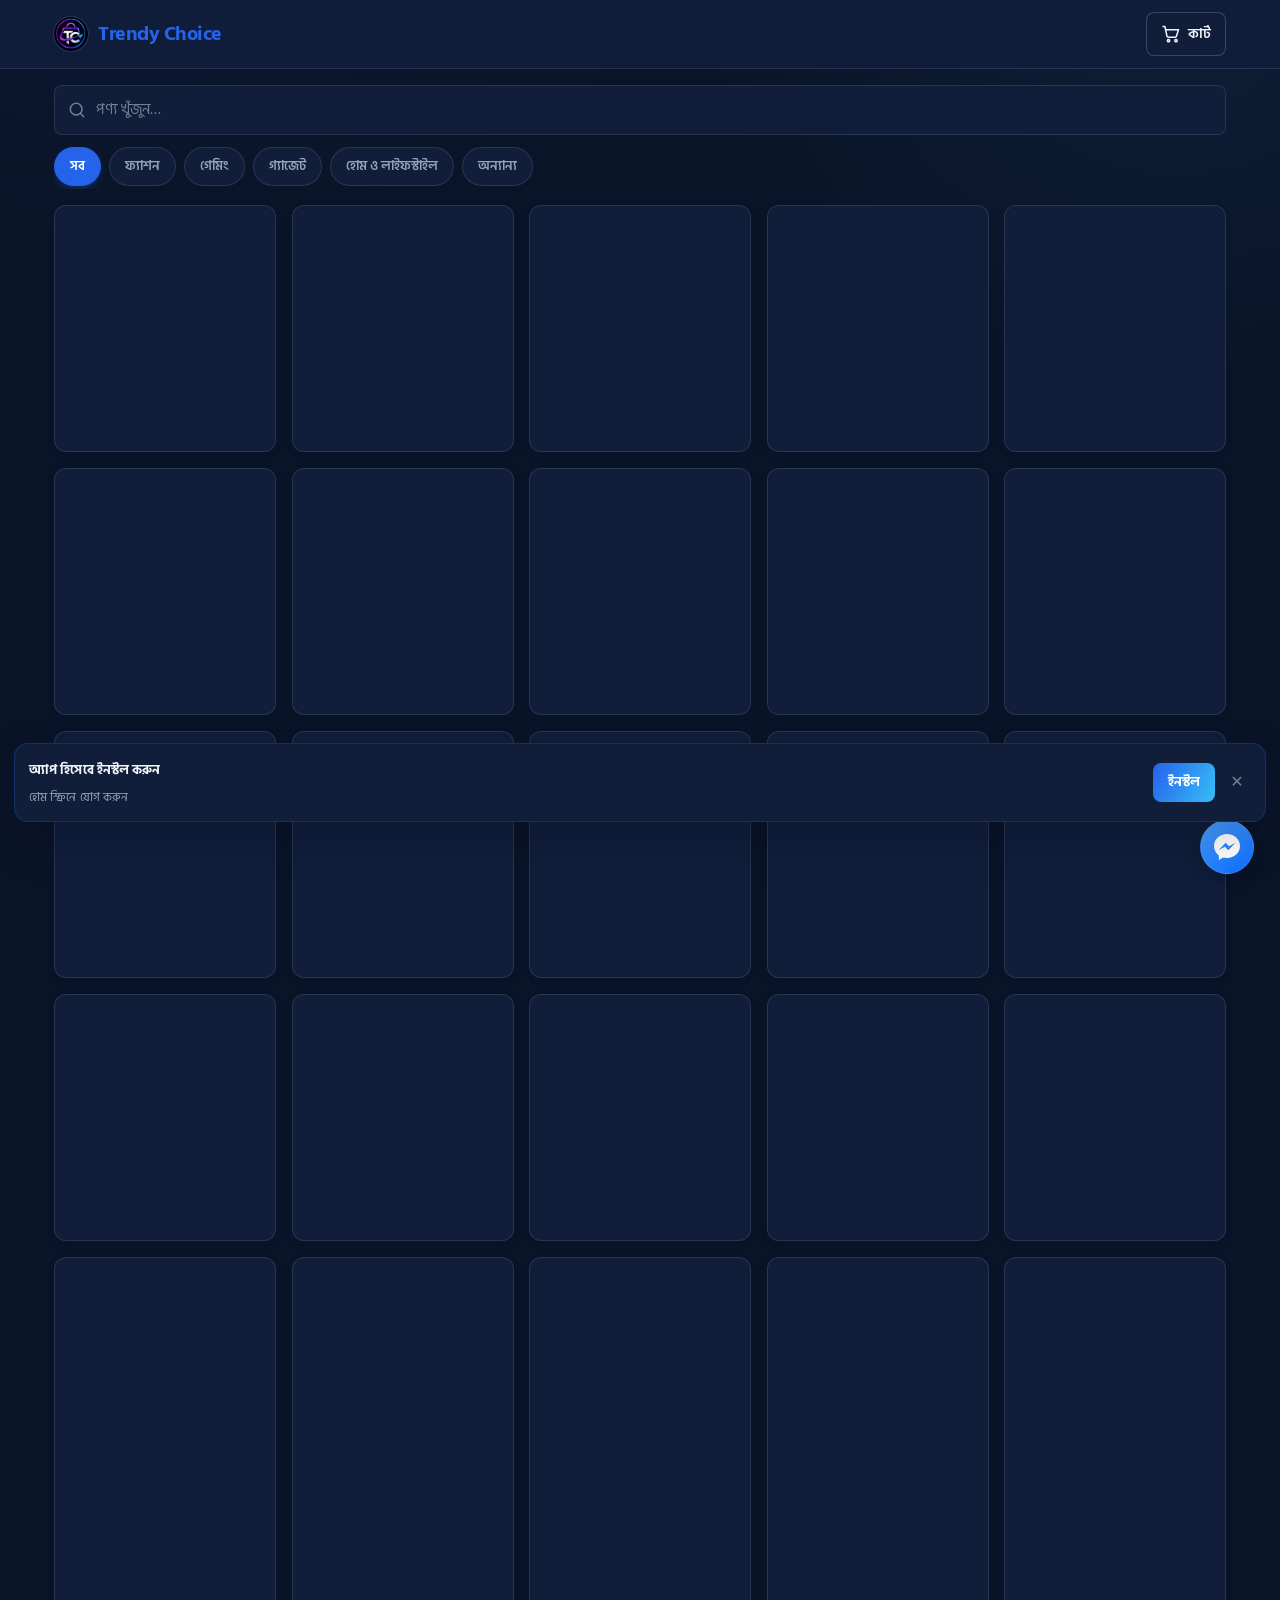
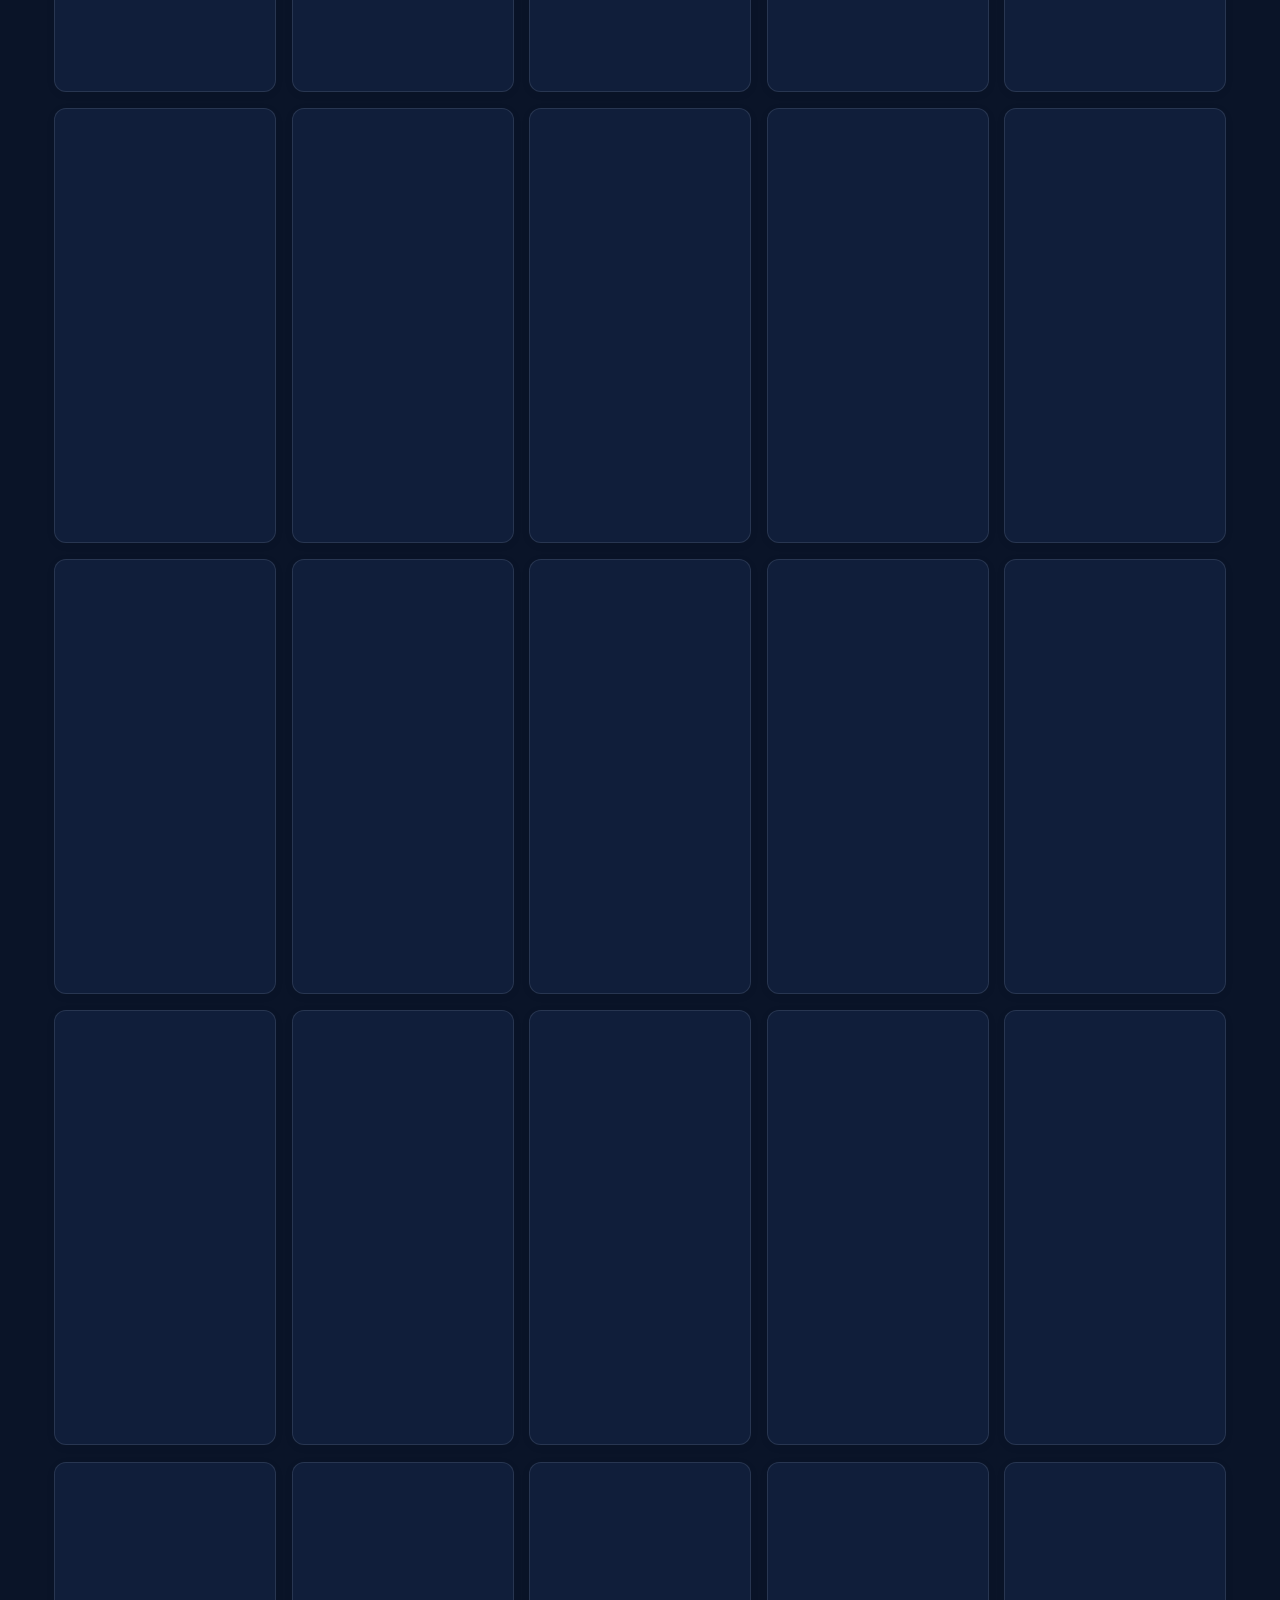
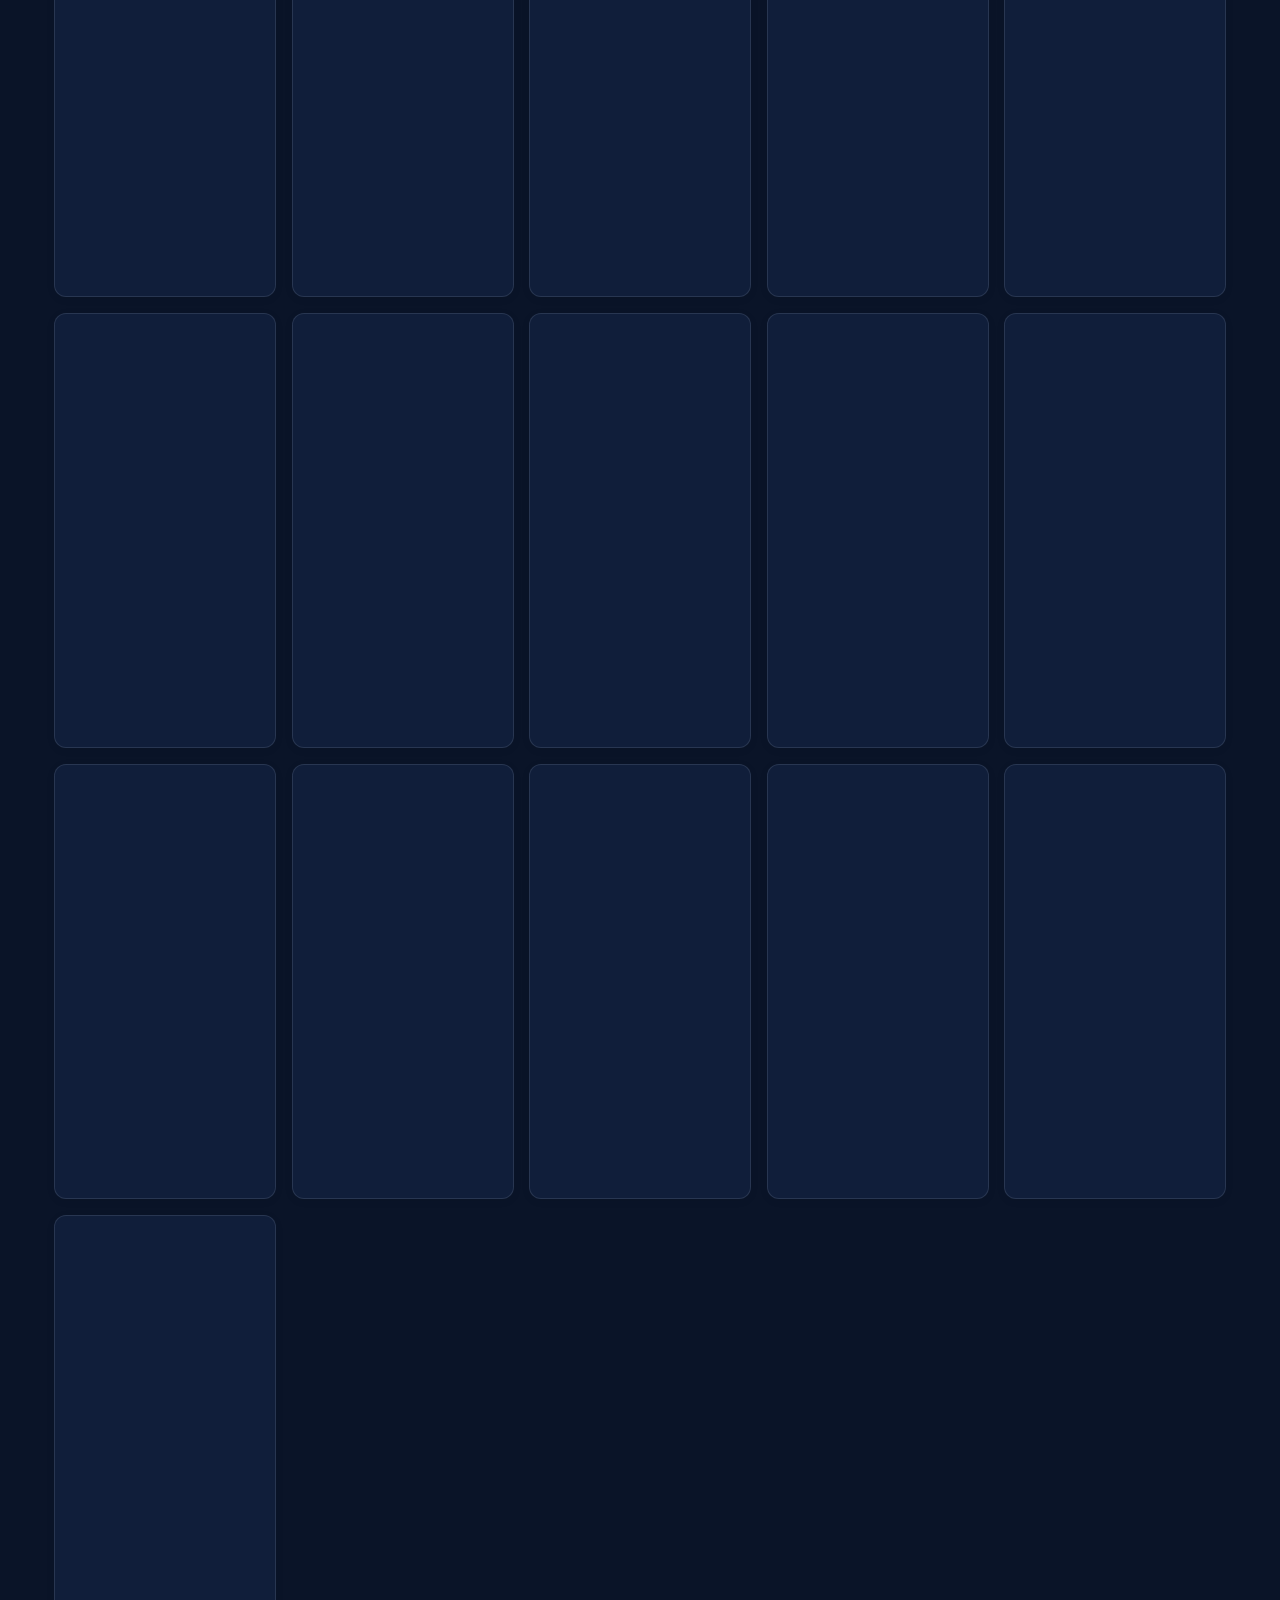
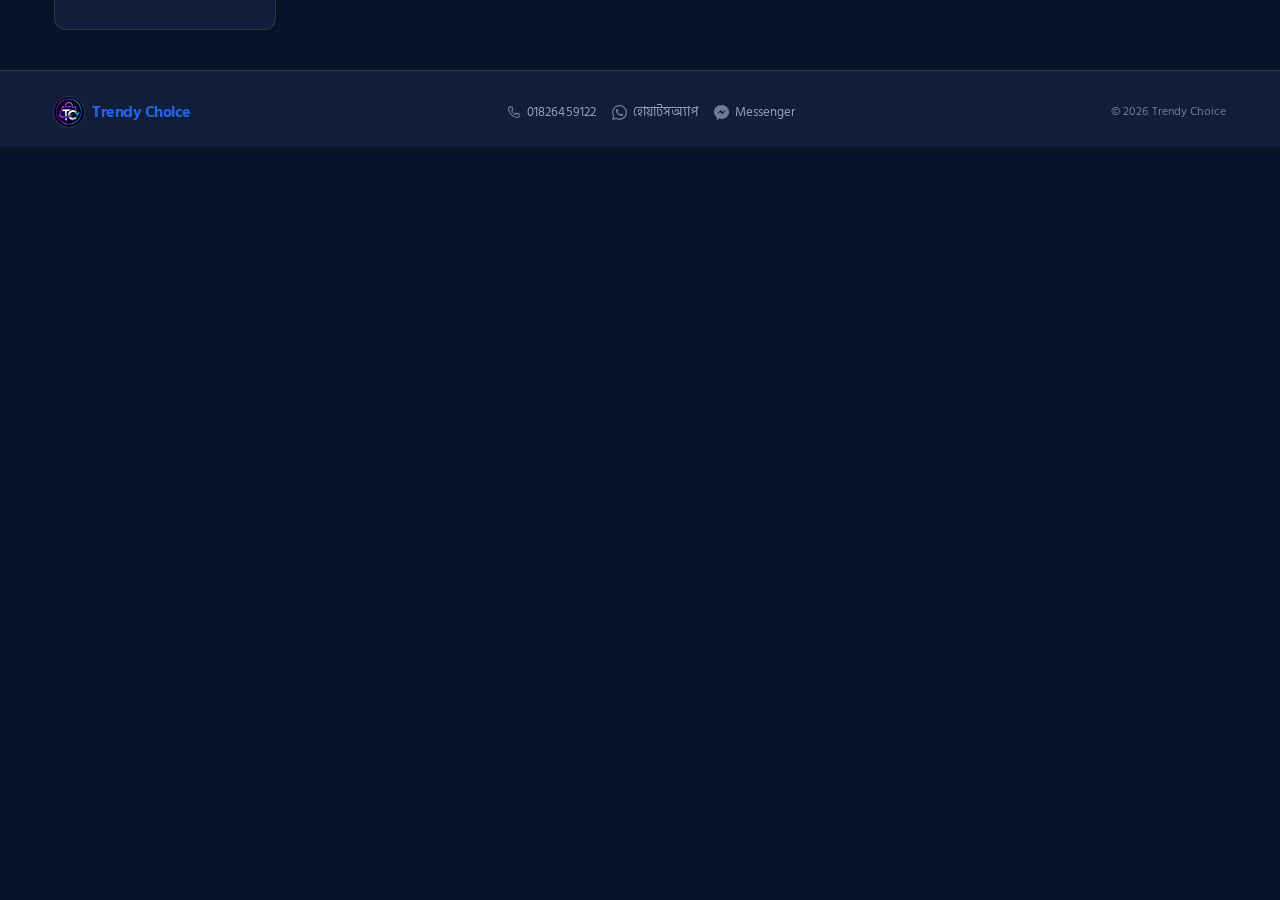
==== commit 88a60e48: "Add files via upload" ====
--- a/index.html
+++ b/index.html
@@ -1027,8 +1027,9 @@
             </div>
           </div>
           <div class="field">
-            <label for="fArea">এলাকা</label>
-            <input type="text" id="fArea" name="area" placeholder="এলাকা / থানা" autocomplete="address-level2">
+            <label for="fArea">এলাকা <span class="req">*</span></label>
+            <input type="text" id="fArea" name="area" placeholder="এলাকা / থানা" autocomplete="address-level2" required>
+            <span class="err" id="eArea">এলাকার নাম লিখুন (যেমন: মিরপুর)</span>
           </div>
           <div class="field" style="margin-bottom:0">
             <label for="fNote">নোট (ঐচ্ছিক)</label>
@@ -1345,11 +1346,38 @@
   const timer = setTimeout(() => ctrl.abort(), timeout);
   try {
     const res = await fetch(url, Object.assign({ signal: ctrl.signal }, opts || {}));
-    if (!res.ok) throw new Error('HTTP ' + res.status);
-    return await res.json();
+    let body = null;
+    try { body = await res.json(); } catch (e) { body = null; }
+    if (!res.ok) {
+      const err = new Error('HTTP ' + res.status);
+      err.status = res.status;
+      err.friendly = friendlyApiError(body, res.status);
+      throw err;
+    }
+    return body;
   } finally {
     clearTimeout(timer);
   }
+}
+
+/* সার্ভারের ইংরেজি এররকে গ্রাহকের বোঝার মতো বাংলায় অনুবাদ */
+function friendlyApiError(body, status) {
+  let msg = '';
+  if (body) {
+    if (Array.isArray(body.message)) msg = body.message.join(' ');
+    else if (body.message) msg = String(body.message);
+    else if (body.error) msg = String(body.error);
+  }
+  const m = msg.toLowerCase();
+  if (m.indexOf('customerarea') > -1) return 'এলাকার নাম দেওয়া হয়নি';
+  if (m.indexOf('please select a size') > -1) return 'পণ্যটির সাইজ নির্বাচন করা হয়নি';
+  if (m.indexOf('please select a color') > -1) return 'পণ্যটির রং নির্বাচন করা হয়নি';
+  if (m.indexOf('product not found') > -1) return 'পণ্যটি এখন আর পাওয়া যাচ্ছে না';
+  if (m.indexOf('bangladeshi mobile') > -1) return 'মোবাইল নম্বরটি সঠিক নয়';
+  if (m.indexOf('is required') > -1) return 'কিছু তথ্য দেওয়া হয়নি';
+  if (status === 404) return 'সার্ভারে অনুরোধটি পাওয়া যায়নি';
+  if (status >= 500) return 'সার্ভারে সমস্যা হয়েছে';
+  return msg && msg.length < 120 ? msg : ('সার্ভার ত্রুটি (HTTP ' + status + ')');
 }
 
 /* ── ক্যাশ: শেষ সফল রেসপন্স ── */
@@ -1890,20 +1918,23 @@
   const address  = $('#fAddress').value.trim();
   const division = $('#fDivision').value;
   const district = $('#fDistrict').value;
+  const area     = $('#fArea').value.trim();
 
   const badName     = name.length < 3;
   const badPhone    = !validPhone(phoneRaw);
   const badAddress  = address.length < 10;
   const badDivision = !division;
   const badDistrict = !district;
+  const badArea     = area.length < 2;
 
   setBad('#fName', badName);
   setBad('#fPhone', badPhone);
   setBad('#fAddress', badAddress);
   setBad('#fDivision', badDivision);
   setBad('#fDistrict', badDistrict);
-
-  if (badName || badPhone || badAddress || badDivision || badDistrict) {
+  setBad('#fArea', badArea);
+
+  if (badName || badPhone || badAddress || badDivision || badDistrict || badArea) {
     const first = document.querySelector('#coStep1 .field.bad input, #coStep1 .field.bad select, #coStep1 .field.bad textarea');
     if (first) { first.focus(); first.scrollIntoView({ block: 'center', behavior: 'smooth' }); }
     showToast('কিছু তথ্য ঠিক নেই — লাল চিহ্নগুলো দেখুন');
@@ -2054,6 +2085,8 @@
   }
 
   hideCoError();
+  // কার্ট খালি থাকলে কিছু পাঠানো হয় না — ভুয়া সফল স্ক্রিন দেখানো চলবে না
+  if (!cart.length) { showToast('কার্ট খালি — আগে পণ্য যোগ করুন'); return; }
   state.sending = true;
 
   const btn = $('#coSubmit');
@@ -2063,6 +2096,7 @@
   const phone = phoneRaw.replace(/^\+?88/, '').replace(/[\s\-()]/g, '');
   const items = cart.slice();
   const failed = [];
+  let failReason = '';
   let okCount = 0;
   let serverFinal = null;   // সার্ভার চূড়ান্ত দাম/ছাড় দিলে সেটা দেখাব
 
@@ -2110,6 +2144,12 @@
       okCount++;
     } catch (err) {
       failed.push(item);
+      if (!failReason) {
+        if (err && err.friendly) failReason = err.friendly;
+        else if (err && err.name === 'AbortError') failReason = 'সার্ভার সময়মতো উত্তর দেয়নি';
+        else if (err && err.name === 'TypeError') failReason = 'সার্ভারে সংযোগ করা যায়নি (ইন্টারনেট বা সার্ভার সমস্যা)';
+        else failReason = 'সার্ভারে সমস্যা হয়েছে';
+      }
     }
   }
 
@@ -2141,7 +2181,9 @@
   renderCheckoutItems();
 
   const names = failed.map(f => '“' + (f.name || 'পণ্য') + '”').join(', ');
-  showCoError('অর্ডার পাঠানো যায়নি — ' + names + ' পণ্যটির অর্ডার সম্পন্ন হয়নি। কার্টে রেখে দেওয়া হয়েছে — আবার চেষ্টা করুন বা নিচের বাটন থেকে সোজা পাঠান।');
+  // কারণ থাকলে সেটাও দেখাই — শুধু "পাঠানো যায়নি" বলে গ্রাহককে অন্ধকারে রাখা হবে না
+  const why = failReason ? ' (' + failReason + ')' : '';
+  showCoError('অর্ডার পাঠানো যায়নি — ' + names + ' পণ্যটির অর্ডার সম্পন্ন হয়নি' + why + '। কার্টে রেখে দেওয়া হয়েছে — আবার চেষ্টা করুন বা নিচের বাটন থেকে সোজা পাঠান।');
 
   // WhatsApp / Messenger ফলব্যাক — ব্যর্থ আইটেমগুলোসহ পূর্ণ অর্ডার
   const t = cartTotals();
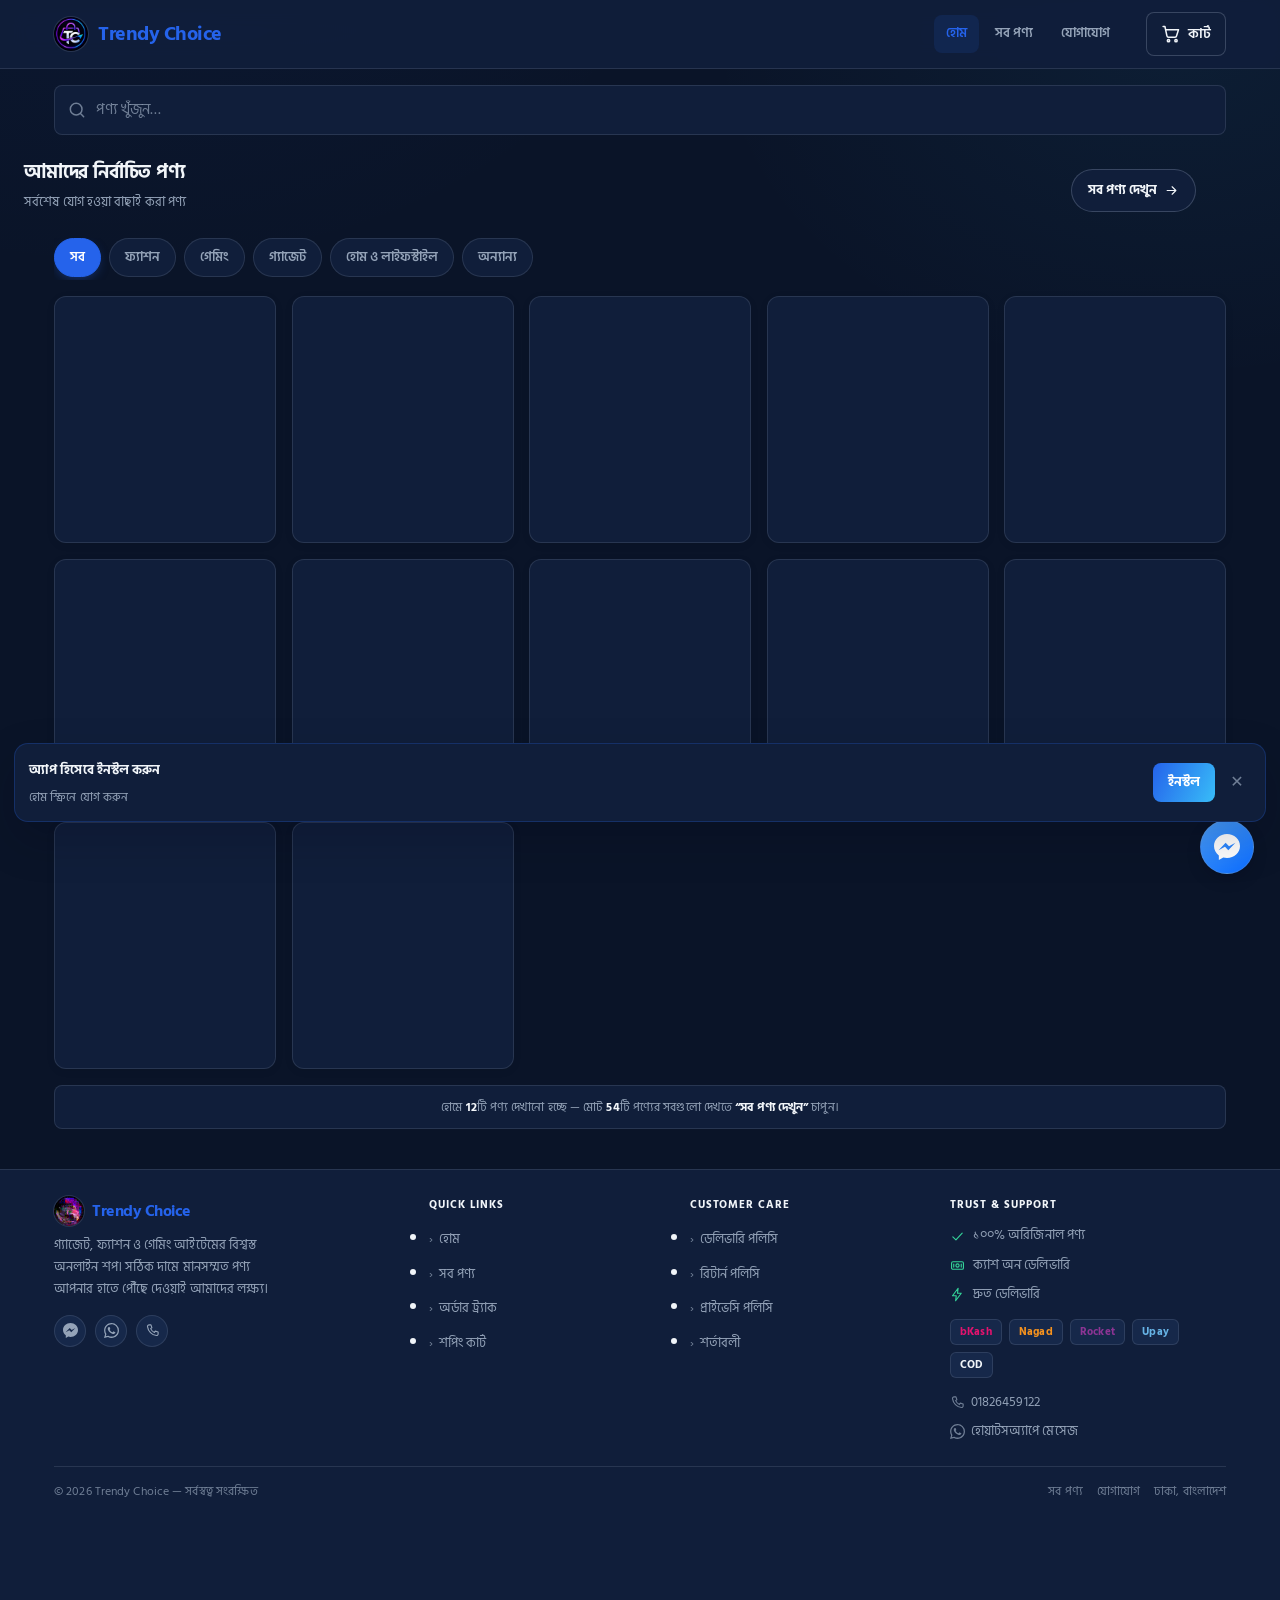
==== commit 649a1863: "Add files via upload" ====
--- a/index.html
+++ b/index.html
@@ -687,6 +687,85 @@
 .foot-links .ic{width:15px;height:15px;color:var(--muted-2)}
 .foot-copy{font-size:11.5px;color:var(--muted-2)}
 
+/* মোবাইলে ইনস্টল-কার্ড ফুটারের নিচের অংশ ঢেকে দিত — তাই অতিরিক্ত
+   নিচের প্যাডিং, যাতে পেমেন্ট চিপ ও কপিরাইট লাইন পুরো দেখা যায়। */
+.site-foot{padding-bottom:calc(var(--bar-h) + 132px + env(safe-area-inset-bottom))}
+
+/* ── footer: reference-style multi-column ── */
+.foot-grid{display:grid;grid-template-columns:1fr;gap:26px}
+.foot-col h4{
+  font-size:11px;font-weight:800;letter-spacing:.09em;text-transform:uppercase;
+  color:var(--text);margin-bottom:11px;font-family:var(--font-en);
+}
+.foot-col ul{display:flex;flex-direction:column;gap:8px}
+.foot-col a,.foot-col button{
+  display:inline-flex;align-items:center;gap:6px;font-size:12.8px;color:var(--muted);
+  text-align:left;transition:color .2s;
+}
+.foot-col a:hover,.foot-col button:hover{color:var(--primary)}
+.foot-col .chev{color:var(--muted-2);font-size:13px;line-height:1}
+.foot-about p{font-size:12.8px;line-height:1.7;color:var(--muted);max-width:34ch;margin-top:9px}
+.foot-trust{display:flex;flex-direction:column;gap:9px}
+.foot-trust li{display:flex;align-items:center;gap:8px;font-size:12.8px;color:var(--muted)}
+.foot-trust .ic{width:15px;height:15px;color:var(--ok);flex:none}
+.foot-pay{display:flex;flex-wrap:wrap;gap:7px;margin-top:14px}
+.pay-chip{
+  display:inline-flex;align-items:center;justify-content:center;
+  height:26px;padding:0 9px;border-radius:6px;
+  background:var(--surface-2);border:1px solid var(--stroke);
+  font-size:10.5px;font-weight:800;letter-spacing:.02em;color:var(--text);
+  font-family:var(--font-en);
+}
+.pay-chip.bk{color:#E2136E}.pay-chip.ng{color:#F6921E}
+.pay-chip.rk{color:#8C3494}.pay-chip.up{color:#66B3E5}
+.foot-social{display:flex;gap:9px;margin-top:14px}
+.foot-social a{
+  width:32px;height:32px;border-radius:50%;display:grid;place-items:center;
+  background:var(--surface-2);border:1px solid var(--stroke);color:var(--muted);
+  transition:color .2s,border-color .2s,transform .2s;
+}
+.foot-social a:hover{color:var(--primary);border-color:var(--primary);transform:translateY(-2px)}
+.foot-social .ic{width:15px;height:15px}
+.foot-bottom{
+  margin-top:24px;padding-top:16px;border-top:1px solid var(--stroke);
+  display:flex;flex-direction:column;gap:8px;align-items:flex-start;
+  font-size:11.5px;color:var(--muted-2);
+}
+.foot-bottom .fb-right{display:flex;flex-wrap:wrap;gap:6px 14px;align-items:center}
+.foot-bottom a{color:var(--muted-2)}
+.foot-bottom a:hover{color:var(--primary)}
+
+/* ── header nav (desktop) ── */
+.head-nav{display:none;align-items:center;gap:4px;margin-left:auto;margin-right:14px}
+.head-nav a,.head-nav button{
+  padding:8px 12px;border-radius:var(--r-sm);font-size:13px;font-weight:600;
+  color:var(--muted);transition:color .2s,background .2s;
+}
+.head-nav a:hover,.head-nav button:hover{color:var(--text);background:var(--surface-2)}
+.head-nav .on{color:var(--primary);background:rgba(37,99,235,.12)}
+
+/* ── view-all / section head ── */
+.sec-head{
+  display:flex;align-items:flex-end;justify-content:space-between;gap:14px;
+  margin:22px 0 14px;flex-wrap:wrap;
+}
+.sec-head h2{font-size:17px;font-weight:800;letter-spacing:-.01em}
+.sec-head p{font-size:12.5px;color:var(--muted);margin-top:3px}
+.view-all{
+  display:inline-flex;align-items:center;gap:7px;flex:none;
+  padding:10px 16px;border-radius:999px;font-size:12.8px;font-weight:700;
+  background:var(--surface);border:1px solid var(--stroke-2);color:var(--text);
+  transition:border-color .2s,color .2s,transform .2s;
+}
+.view-all:hover{border-color:var(--primary);color:var(--primary);transform:translateY(-1px)}
+.view-all .ic{width:15px;height:15px}
+.home-note{
+  margin:16px 0 0;padding:11px 14px;border-radius:var(--r-sm);
+  background:var(--surface);border:1px solid var(--stroke);
+  font-size:12.3px;color:var(--muted);text-align:center;
+}
+.home-note b{color:var(--text);font-family:var(--font-en)}
+
 /* ═════════════ 9. FLOATING + MOBILE BAR ═════════════ */
 .fabs{position:fixed;right:14px;bottom:calc(var(--bar-h) + 16px + env(safe-area-inset-bottom));z-index:55;display:flex;flex-direction:column;gap:10px}
 .fab{
@@ -763,6 +842,10 @@
 @media (min-width:860px){
   body{font-size:16px;padding-bottom:0}
   .mobile-bar{display:none}
+  .head-nav{display:flex}
+  .foot-grid{grid-template-columns:1.5fr 1fr 1fr 1.2fr;gap:30px}
+  .foot-bottom{flex-direction:row;align-items:center;justify-content:space-between}
+  .sec-head h2{font-size:19px}
   .fabs{bottom:26px;right:26px}
   .fabs .fab{width:54px;height:54px}
   .fabs .fab .ic{width:26px;height:26px}
@@ -828,6 +911,11 @@
       <span class="brand-mark" aria-hidden="true"><img src="[data-uri]" alt="" width="72" height="72" decoding="async"></span>
       <span class="brand-name">Trendy Choice</span>
     </button>
+    <nav class="head-nav" aria-label="প্রধান নেভিগেশন">
+      <button type="button" data-nav-go="home" class="on">হোম</button>
+      <button type="button" data-nav-go="all">সব পণ্য</button>
+      <button type="button" data-nav-go="contact">যোগাযোগ</button>
+    </nav>
     <button class="cart-btn" id="cartOpen" type="button" aria-label="কার্ট খুলুন">
       <svg class="ic" aria-hidden="true"><use href="#i-cart"/></svg>
       <span>কার্ট</span>
@@ -852,6 +940,16 @@
   </div>
 
   <!-- ════════ PRODUCT GRID ════════ -->
+  <div class="wrap sec-head" id="secHead">
+    <div>
+      <h2 id="secTitle">আমাদের নির্বাচিত পণ্য</h2>
+      <p id="secSub">সর্বশেষ যোগ হওয়া বাছাই করা পণ্য</p>
+    </div>
+    <button class="view-all" type="button" id="viewAllBtn">
+      সব পণ্য দেখুন <svg class="ic" aria-hidden="true"><use href="#i-arrow"/></svg>
+    </button>
+  </div>
+
   <!-- ক্যাটাগরি চিপস -->
   <div class="wrap chips-wrap">
     <div class="chips" id="catChips" role="group" aria-label="ক্যাটাগরি নির্বাচন"></div>
@@ -859,6 +957,8 @@
 
   <section class="catalog wrap" id="products">
     <div class="grid" id="productGrid" aria-live="polite" aria-busy="true"></div>
+
+    <p class="home-note" id="homeNote" hidden></p>
 
     <div class="state" id="loadError" role="alert">
       <span class="state-ic"><svg class="ic" style="width:26px;height:26px"><use href="#i-alert"/></svg></span>
@@ -879,23 +979,75 @@
 
 <!-- ════════ FOOTER ════════ -->
 <footer class="site-foot" id="contact">
-  <div class="wrap foot-inner">
-    <div class="foot-brand">
-      <span class="brand-mark" aria-hidden="true" style="width:30px;height:30px"><img src="[data-uri]" alt="" width="60" height="60" decoding="async"></span>
-      <span class="brand-name" style="font-size:16px">Trendy Choice</span>
+  <div class="wrap">
+    <div class="foot-grid">
+
+      <!-- brand + about -->
+      <div class="foot-col foot-about">
+        <div class="foot-brand">
+          <span class="brand-mark" aria-hidden="true" style="width:30px;height:30px"><img src="[data-uri]" alt="" width="60" height="60" decoding="async"></span>
+          <span class="brand-name" style="font-size:16px">Trendy Choice</span>
+        </div>
+        <p>গ্যাজেট, ফ্যাশন ও গেমিং আইটেমের বিশ্বস্ত অনলাইন শপ। সঠিক দামে মানসম্মত পণ্য আপনার হাতে পৌঁছে দেওয়াই আমাদের লক্ষ্য।</p>
+        <div class="foot-social">
+          <a id="footFb" target="_blank" rel="noopener" aria-label="Facebook"><svg class="ic ic-fill"><use href="#i-ms"/></svg></a>
+          <a id="footWa2" target="_blank" rel="noopener" aria-label="WhatsApp"><svg class="ic ic-fill"><use href="#i-wa"/></svg></a>
+          <a id="footPhone2" href="tel:+8801826459122" aria-label="কল করুন"><svg class="ic"><use href="#i-phone"/></svg></a>
+        </div>
+      </div>
+
+      <!-- quick links -->
+      <div class="foot-col">
+        <h4>Quick Links</h4>
+        <ul>
+          <li><button type="button" data-nav-go="home"><span class="chev">›</span> হোম</button></li>
+          <li><button type="button" data-nav-go="all"><span class="chev">›</span> সব পণ্য</button></li>
+          <li><button type="button" id="footTrack"><span class="chev">›</span> অর্ডার ট্র্যাক</button></li>
+          <li><button type="button" id="footCart"><span class="chev">›</span> শপিং কার্ট</button></li>
+        </ul>
+      </div>
+
+      <!-- customer care -->
+      <div class="foot-col">
+        <h4>Customer Care</h4>
+        <ul>
+          <li><button type="button" data-policy="delivery"><span class="chev">›</span> ডেলিভারি পলিসি</button></li>
+          <li><button type="button" data-policy="return"><span class="chev">›</span> রিটার্ন পলিসি</button></li>
+          <li><button type="button" data-policy="privacy"><span class="chev">›</span> প্রাইভেসি পলিসি</button></li>
+          <li><button type="button" data-policy="terms"><span class="chev">›</span> শর্তাবলী</button></li>
+        </ul>
+      </div>
+
+      <!-- trust + contact -->
+      <div class="foot-col">
+        <h4>Trust &amp; Support</h4>
+        <ul class="foot-trust">
+          <li><svg class="ic"><use href="#i-check"/></svg> ১০০% অরিজিনাল পণ্য</li>
+          <li><svg class="ic"><use href="#i-cash"/></svg> ক্যাশ অন ডেলিভারি</li>
+          <li><svg class="ic"><use href="#i-bolt"/></svg> দ্রুত ডেলিভারি</li>
+        </ul>
+        <div class="foot-pay" aria-label="পেমেন্ট মাধ্যম">
+          <span class="pay-chip bk">bKash</span>
+          <span class="pay-chip ng">Nagad</span>
+          <span class="pay-chip rk">Rocket</span>
+          <span class="pay-chip up">Upay</span>
+          <span class="pay-chip">COD</span>
+        </div>
+        <ul class="foot-trust" style="margin-top:14px">
+          <li><a id="footPhone3" href="tel:+8801826459122"><svg class="ic" style="color:var(--muted-2)"><use href="#i-phone"/></svg> <span id="footPhoneTxt">01826459122</span></a></li>
+          <li><a id="footWa3" target="_blank" rel="noopener"><svg class="ic ic-fill" style="color:var(--muted-2);width:15px;height:15px"><use href="#i-wa"/></svg> হোয়াটসঅ্যাপে মেসেজ</a></li>
+        </ul>
+      </div>
     </div>
-    <div class="foot-links">
-      <a id="footPhone" href="tel:+8801826459122">
-        <svg class="ic"><use href="#i-phone"/></svg><span id="footPhoneTxt">01826459122</span>
-      </a>
-      <a id="footWa" target="_blank" rel="noopener">
-        <svg class="ic ic-fill" style="width:15px;height:15px"><use href="#i-wa"/></svg><span>হোয়াটসঅ্যাপ</span>
-      </a>
-      <a id="footMs" target="_blank" rel="noopener">
-        <svg class="ic ic-fill" style="width:15px;height:15px"><use href="#i-ms"/></svg><span>Messenger</span>
-      </a>
+
+    <div class="foot-bottom">
+      <span>© <span id="year">2026</span> Trendy Choice — সর্বস্বত্ব সংরক্ষিত</span>
+      <div class="fb-right">
+        <a href="#products">সব পণ্য</a>
+        <a href="#contact">যোগাযোগ</a>
+        <span>ঢাকা, বাংলাদেশ</span>
+      </div>
     </div>
-    <p class="foot-copy">© <span id="year">2026</span> Trendy Choice</p>
   </div>
 </footer>
 
@@ -1166,6 +1318,9 @@
   POST_TIMEOUT: 25000,
   LOAD_ROUNDS: 2,
 
+  // হোম পেজে সর্বোচ্চ কতটি পণ্য দেখাবে (বাকিগুলো "সব পণ্য" ভিউতে)
+  HOME_LIMIT: 12,
+
   // ক্যাটাগরি নিয়ম — পণ্যের নামের ছোট হাতের অক্ষরে মিলিয়ে প্রথমটা যা মিলবে সেটাই ধরা হবে
   CATEGORIES: [
     { key: 'fashion',      bn: 'ফ্যাশন',           match: ['hoodie', 't-shirt', 'tshirt', 'shirt', 'jacket', 'jeans', 'panjabi', 'polo', 'sweater'] },
@@ -1253,6 +1408,7 @@
   loaded: false,
   q: '',
   cat: 'all',               // নির্বাচিত ক্যাটাগরি
+  view: 'home',             // home = সর্বোচ্চ HOME_LIMIT টা | all = সবগুলো
   apiBase: '',             // যে ঠিকানাটি কাজ করেছে — অর্ডারও সেখানেই যাবে
   modal: null,              // { id, color, size }
   division: '',
@@ -1409,6 +1565,8 @@
   state.customerPaysDelivery = data.customerPaysDelivery !== false;
   state.loaded = true;
   renderChips();
+  /* ডেটা আসার পর হোম-নোটের সংখ্যা (মোট কতটি) ঠিক করতে হবে */
+  if (typeof setView === 'function') setView(state.view);
 }
 
 function skeletonHTML(n) {
@@ -1446,28 +1604,59 @@
   let data = null;
   let lastErr = null;
 
-  // ১) আগে একই সাইটের products.json — ক্যাশ-বাস্টিং কোয়েরি দিয়ে
+  /* লোডের ক্রম — লাইভ API সবসময় আগে, যাতে অ্যাডমিন প্যানেলের সাথে
+     দেখানো ডেটা হুবহু মেলে:
+       ১) সরাসরি Workers API            (CORS খোলা থাকলে)
+       ২) CORS রিলে হয়ে Workers API     (ডোমেইন হোয়াইটলিস্ট না থাকলে)
+       ৩) একই সাইটের products.json      (একেবারে শেষ ভরসা)
+     আগে products.json আগে চেষ্টা করা হতো, ফলে Worker-এ নতুন পণ্য যোগ
+     হলে স্টোরে দেখা যেত না — সেটাই ছিল অমিলের কারণ। */
+
+  const bases = [CONFIG.API_URL].concat(CONFIG.API_FALLBACKS || []);
+
+  // ১) সরাসরি
   try {
-    data = await fetchJSON(CONFIG.LOCAL_PRODUCTS + '?v=' + Date.now(), CONFIG.GET_TIMEOUT, { cache: 'no-store' });
+    data = await fetchJSON(CONFIG.API_URL + '/products', CONFIG.GET_TIMEOUT, { cache: 'no-store' });
     if (!data || !Array.isArray(data.products) || !data.products.length) data = null;
-  } catch (err) {
-    data = null;
-    lastErr = err;
-  }
-
-  const bases = [CONFIG.API_URL].concat(CONFIG.API_FALLBACKS || []);
-
-  // প্রতিটি ঠিকানা কয়েক রাউন্ড চেষ্টা — Workers ঠিকানা ব্লক থাকলেও যেন শেষ পর্যন্ত ঝুলে না থাকে
-  outer:
-  for (let round = 0; !data && round < Math.max(1, CONFIG.LOAD_ROUNDS); round++) {
+    else state.apiBase = CONFIG.API_URL;
+  } catch (err) { data = null; lastErr = err; }
+
+  // ২) CORS রিলে — cors.eu.org আগে (দ্রুত ও নির্ভরযোগ্য), allorigins শেষ ভরসা
+  const RELAYS = [
+    u => 'https://cors.eu.org/' + u,
+    u => 'https://api.allorigins.win/raw?url=' + encodeURIComponent(u)
+  ];
+  if (!data) {
+    outer:
+    for (const relay of RELAYS) {
+      try {
+        const r = await fetchJSON(relay(CONFIG.API_URL + '/products'), 8000, { cache: 'no-store' });
+        // রিলে মাঝে মাঝে JSON-কে স্ট্রিং হিসেবে দেয়
+        const parsed = typeof r === 'string' ? JSON.parse(r) : r;
+        if (parsed && Array.isArray(parsed.products) && parsed.products.length) {
+          data = parsed; state.apiBase = CONFIG.API_URL; break outer;
+        }
+      } catch (err) { lastErr = err; }
+    }
+  }
+
+  // ৩) একই সাইটের স্ট্যাটিক কপি
+  if (!data) {
+    try {
+      data = await fetchJSON(CONFIG.LOCAL_PRODUCTS + '?v=' + Date.now(), CONFIG.GET_TIMEOUT, { cache: 'no-store' });
+      if (!data || !Array.isArray(data.products) || !data.products.length) data = null;
+      else state.apiBase = 'local';
+    } catch (err) { data = null; lastErr = err; }
+  }
+
+  // ৪) শেষ চেষ্টা — অন্য বেস
+  if (!data) {
     for (const base of bases) {
       try {
         data = await fetchJSON(base + '/products', CONFIG.GET_TIMEOUT);
         state.apiBase = base;
-        break outer;
-      } catch (err) {
-        lastErr = err;
-      }
+        break;
+      } catch (err) { lastErr = err; }
     }
   }
 
@@ -1531,8 +1720,47 @@
   const q = state.q.trim().toLowerCase();
   let list = state.products;
   if (state.cat !== 'all') list = list.filter(p => categoryOf(p) === state.cat);
-  if (!q) return list;
-  return list.filter(p => ((p.name || '') + ' ' + (p.description || '')).toLowerCase().indexOf(q) > -1);
+  if (q) list = list.filter(p => ((p.name || '') + ' ' + (p.description || '')).toLowerCase().indexOf(q) > -1);
+  /* হোম ভিউ: সর্বোচ্চ HOME_LIMIT টা। সার্চ বা ক্যাটাগরি ফিল্টার দিলে
+     ব্যবহারকারী স্পষ্টভাবে খুঁজছেন — তখন পুরো ফলাফল দেখানো হয়। */
+  if (state.view === 'home' && !q && state.cat === 'all') {
+    return list.slice(0, CONFIG.HOME_LIMIT);
+  }
+  return list;
+}
+
+/* হোম ↔ সব পণ্য ভিউ বদলায় — হেডলাইন, বাটন আর নোট একসাথে আপডেট */
+function setView(view, opts) {
+  state.view = view === 'all' ? 'all' : 'home';
+  const isAll = state.view === 'all';
+
+  const title = $('#secTitle'), sub = $('#secSub'), btn = $('#viewAllBtn'), note = $('#homeNote');
+  if (title) title.textContent = isAll ? 'সব পণ্য' : 'আমাদের নির্বাচিত পণ্য';
+  if (sub) {
+    sub.textContent = isAll
+      ? 'ক্যাটাগরি ফিল্টার ও সার্চ দিয়ে খুঁজে নিন'
+      : 'সর্বশেষ যোগ হওয়া বাছাই করা পণ্য';
+  }
+  if (btn) {
+    btn.innerHTML = isAll
+      ? 'হোমে ফিরুন <svg class="ic" aria-hidden="true"><use href="#i-arrow"/></svg>'
+      : 'সব পণ্য দেখুন <svg class="ic" aria-hidden="true"><use href="#i-arrow"/></svg>';
+    btn.dataset.view = state.view;
+  }
+  if (note) {
+    const total = state.products.length;
+    if (!isAll && total > CONFIG.HOME_LIMIT) {
+      note.hidden = false;
+      note.innerHTML = 'হোমে <b>' + CONFIG.HOME_LIMIT + '</b>টি পণ্য দেখানো হচ্ছে — মোট <b>' + total
+        + '</b>টি পণ্যের সবগুলো দেখতে <b>“সব পণ্য দেখুন”</b> চাপুন।';
+    } else {
+      note.hidden = true;
+      note.innerHTML = '';
+    }
+  }
+  renderChips();
+  renderGrid();
+  if (opts && opts.scroll) scrollToEl($('#products'), headH());
 }
 
 function cardHTML(p) {
@@ -2425,6 +2653,39 @@
     renderChips();
     renderGrid();
   });
+
+  // হোম ↔ সব পণ্য ভিউ
+  const viewBtn = $('#viewAllBtn');
+  if (viewBtn) viewBtn.addEventListener('click', () => {
+    setView(state.view === 'all' ? 'home' : 'all', { scroll: true });
+  });
+
+  // হেডার ও ফুটারের নেভিগেশন
+  $$('[data-nav-go]').forEach(el => el.addEventListener('click', () => {
+    const go = el.dataset.navGo;
+    if (go === 'all') { setView('all', { scroll: true }); setNav('mbProduct'); }
+    else if (go === 'contact') { goContact(); }
+    else { setView('home'); goTop(); }
+  }));
+
+  // ফুটারের কার্ট / ট্র্যাক / পলিসি
+  const footCart = $('#footCart');
+  if (footCart) footCart.addEventListener('click', () => { const b = $('#cartOpen'); if (b) b.click(); });
+  const footTrack = $('#footTrack');
+  if (footTrack) footTrack.addEventListener('click', () => {
+    showToast('অর্ডার ট্র্যাক করতে আপনার অর্ডার নম্বরসহ হোয়াটসঅ্যাপে মেসেজ দিন');
+    const w = $('#footWa3'); if (w && w.href) window.open(w.href, '_blank', 'noopener');
+  });
+  $$('[data-policy]').forEach(el => el.addEventListener('click', () => {
+    const k = el.dataset.policy;
+    const txt = {
+      delivery: 'ঢাকার ভিতরে ৭০৳, ঢাকার বাইরে ১৩০৳ ডেলিভারি চার্জ। অর্ডার কনফার্মের পর ২–৪ কর্মদিবসের মধ্যে পণ্য পৌঁছে যায়।',
+      return: 'পণ্য ভুল বা ক্ষতিগ্রস্ত হলে ডেলিভারির ২৪ ঘণ্টার মধ্যে হোয়াটসঅ্যাপে জানান — যাচাই করে রিপ্লেস বা রিফান্ড দেওয়া হয়।',
+      privacy: 'আপনার নাম, ফোন ও ঠিকানা শুধু অর্ডার ডেলিভারির জন্য ব্যবহৃত হয়। কোনো তৃতীয় পক্ষের কাছে তথ্য বিক্রি বা শেয়ার করা হয় না।',
+      terms: 'অর্ডার নিশ্চিত হলে দাম ও ডেলিভারি চার্জ চূড়ান্ত। ক্যাশ অন ডেলিভারিতে পণ্য হাতে পেয়ে টাকা পরিশোধ করবেন।'
+    }[k] || '';
+    showToast(txt);
+  }));
 
   // নেভিগেশন — # লিংক নেই, সব ক্লিকে স্ক্রল
   const headH = () => ($('#siteHead') ? $('#siteHead').offsetHeight : 66) + 8;
@@ -2913,12 +3174,14 @@
 
   // যোগাযোগ লিংক
   const waMsg = CONFIG.WA_GREETING;
-  ['#footWa', '#fabWa'].forEach(s => { const el = $(s); if (el) el.href = waLink(waMsg); });
-  ['#footMs', '#fabMs'].forEach(s => { const el = $(s); if (el) el.href = msLink(); });
-
-  const phone = $('#footPhone');
-  if (phone) phone.href = 'tel:+8801826459122';
-  $('#footPhoneTxt').textContent = CONFIG.PHONE;
+  ['#footWa', '#footWa2', '#footWa3', '#fabWa'].forEach(s => { const el = $(s); if (el) el.href = waLink(waMsg); });
+  ['#footMs', '#footFb', '#fabMs'].forEach(s => { const el = $(s); if (el) el.href = msLink(); });
+
+  ['#footPhone', '#footPhone2', '#footPhone3'].forEach(s => {
+    const el = $(s); if (el) el.href = 'tel:+8801826459122';
+  });
+  const pt = $('#footPhoneTxt');
+  if (pt) pt.textContent = CONFIG.PHONE;
 
   // পেমেন্ট রেডিও
   buildPaymentRadios();
@@ -2928,7 +3191,7 @@
   initConfigUI();
   buildDivisionSelect();
   buildDistrictSelect('');
-  renderChips();
+  setView('home');
   renderCart();
   paintCounts();
   bindEvents();
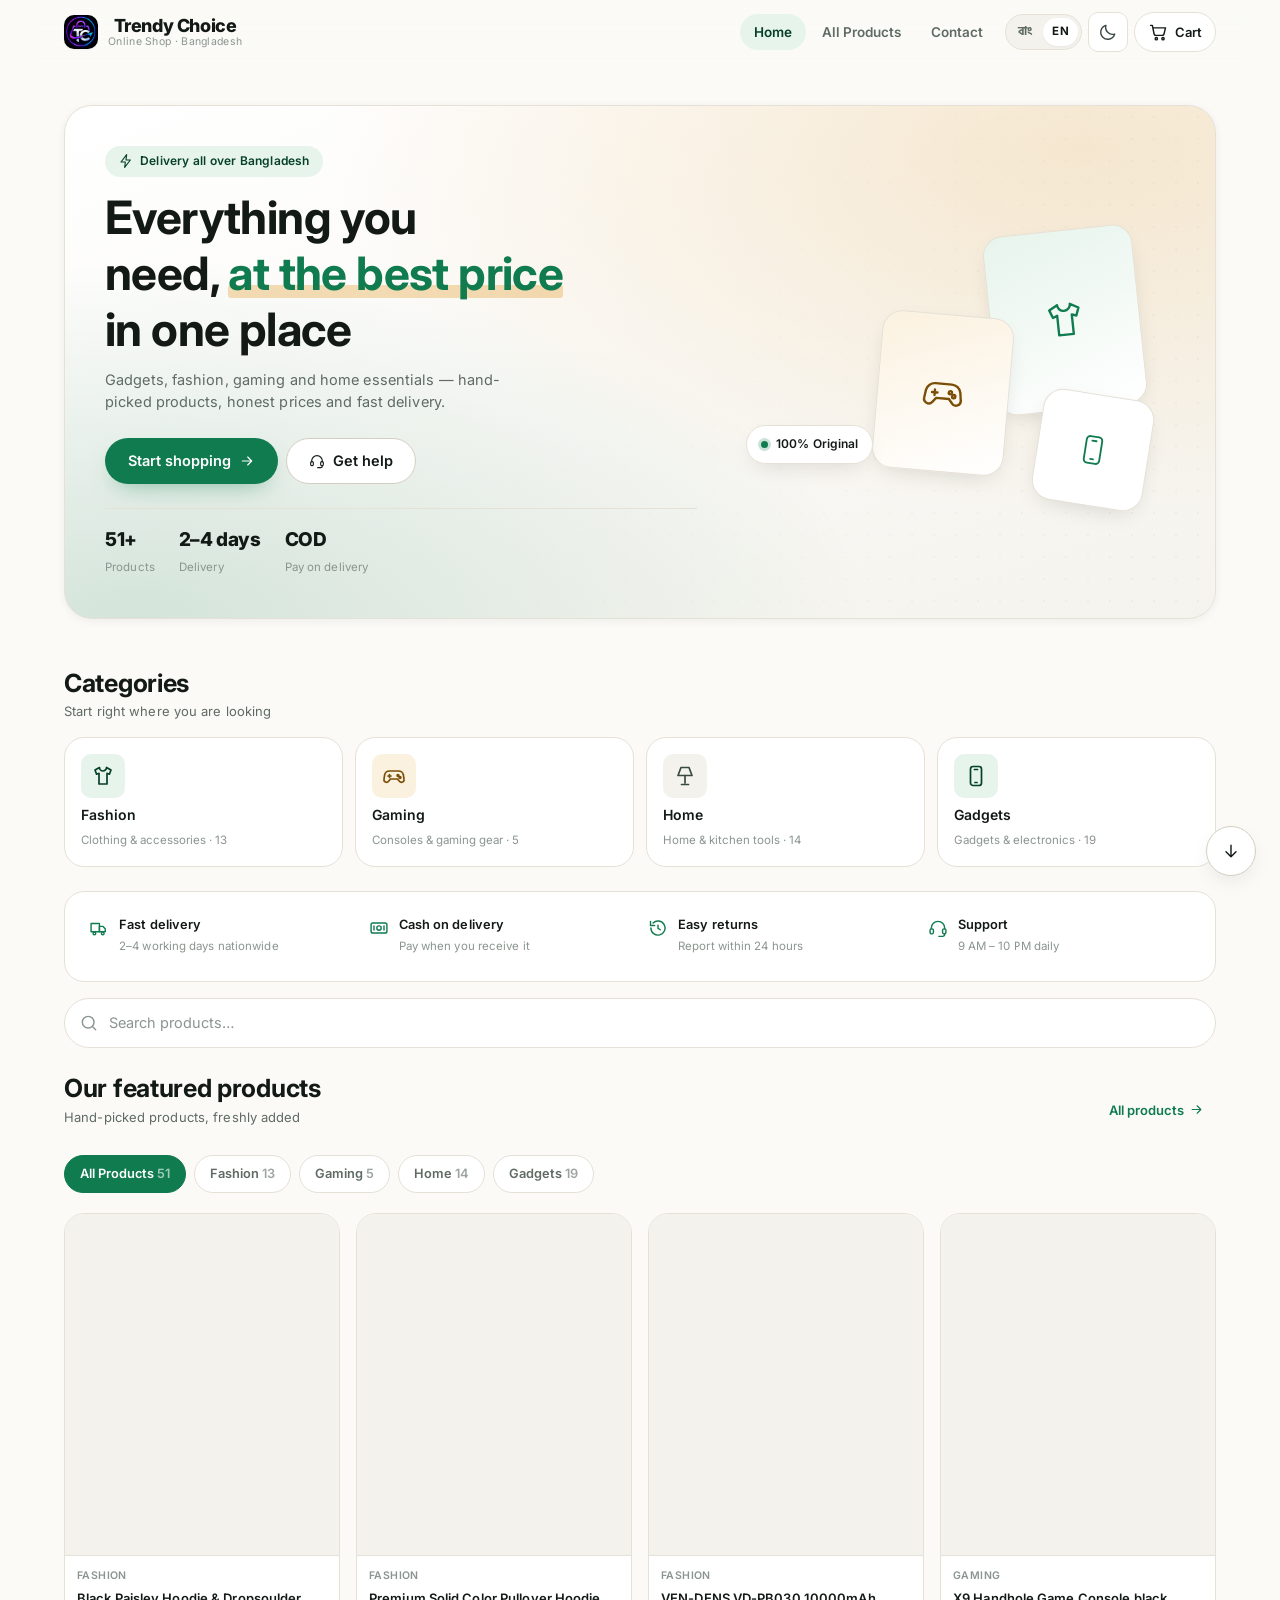
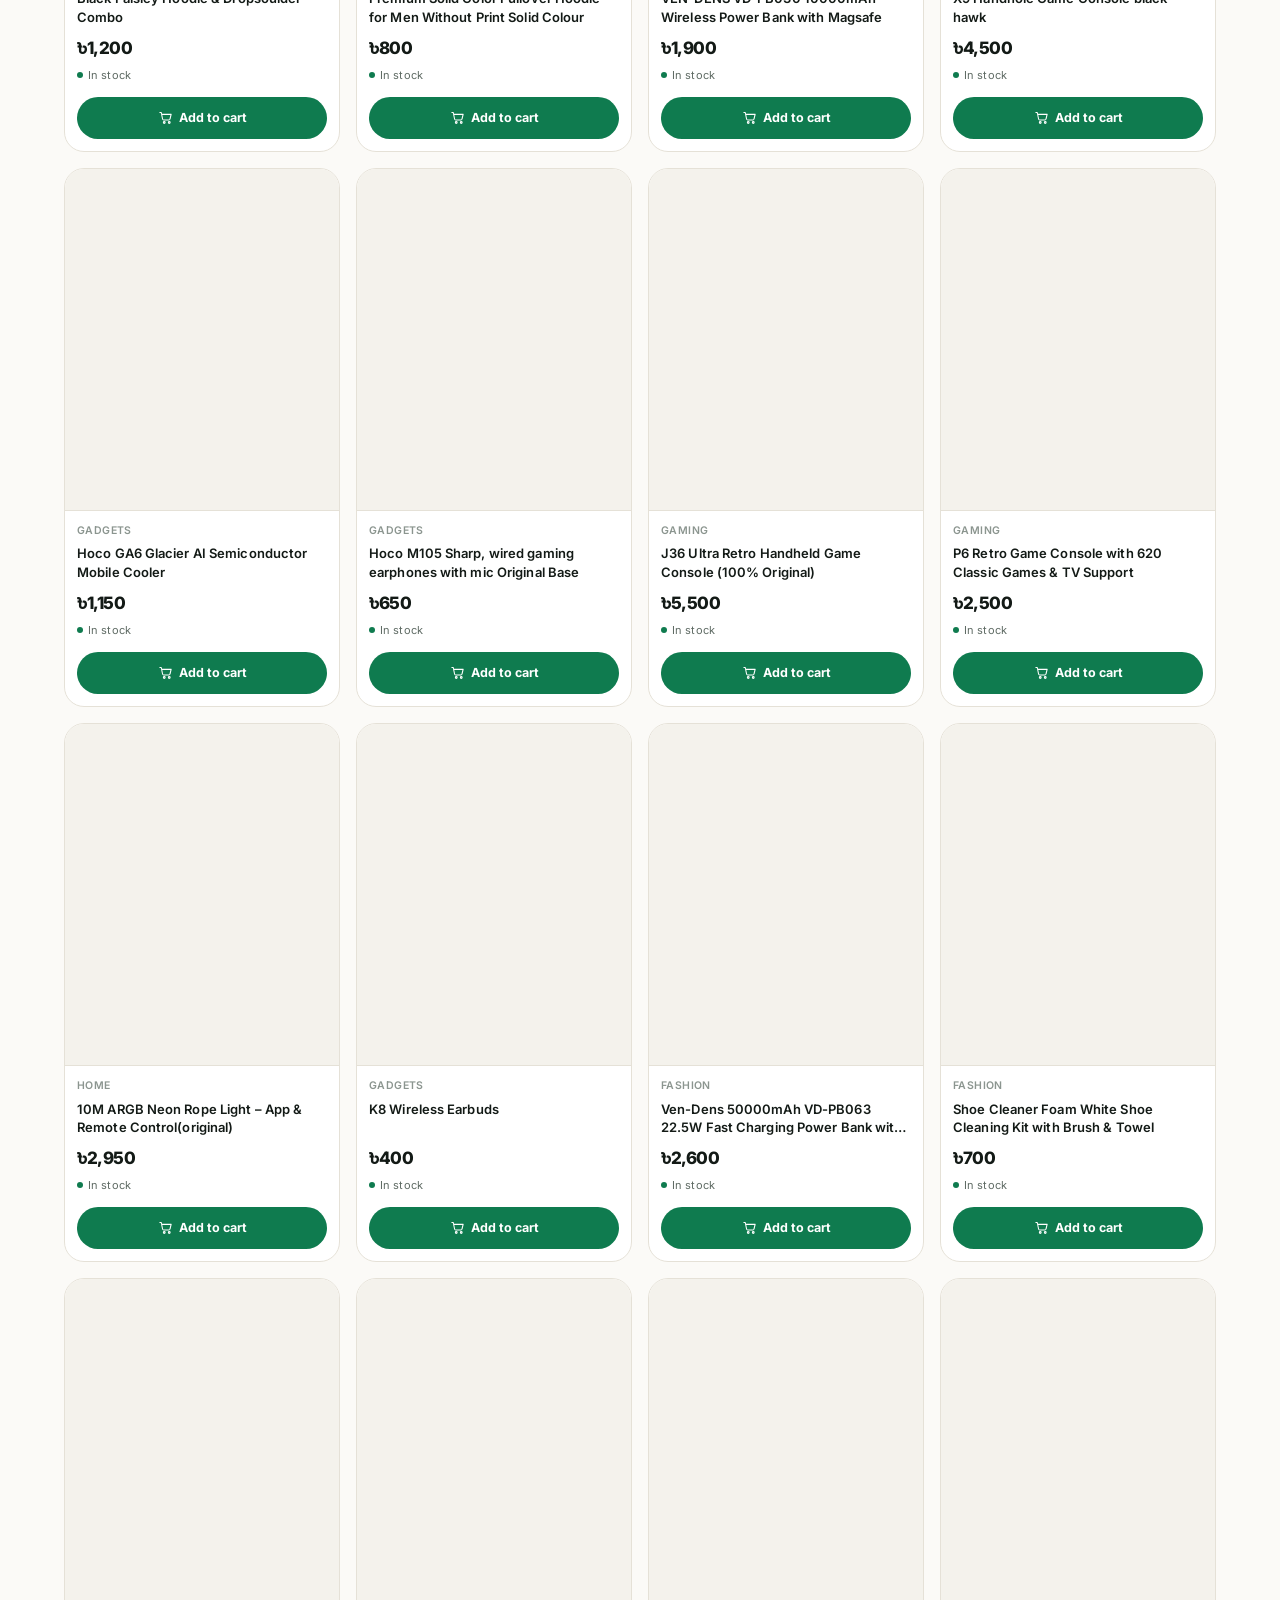
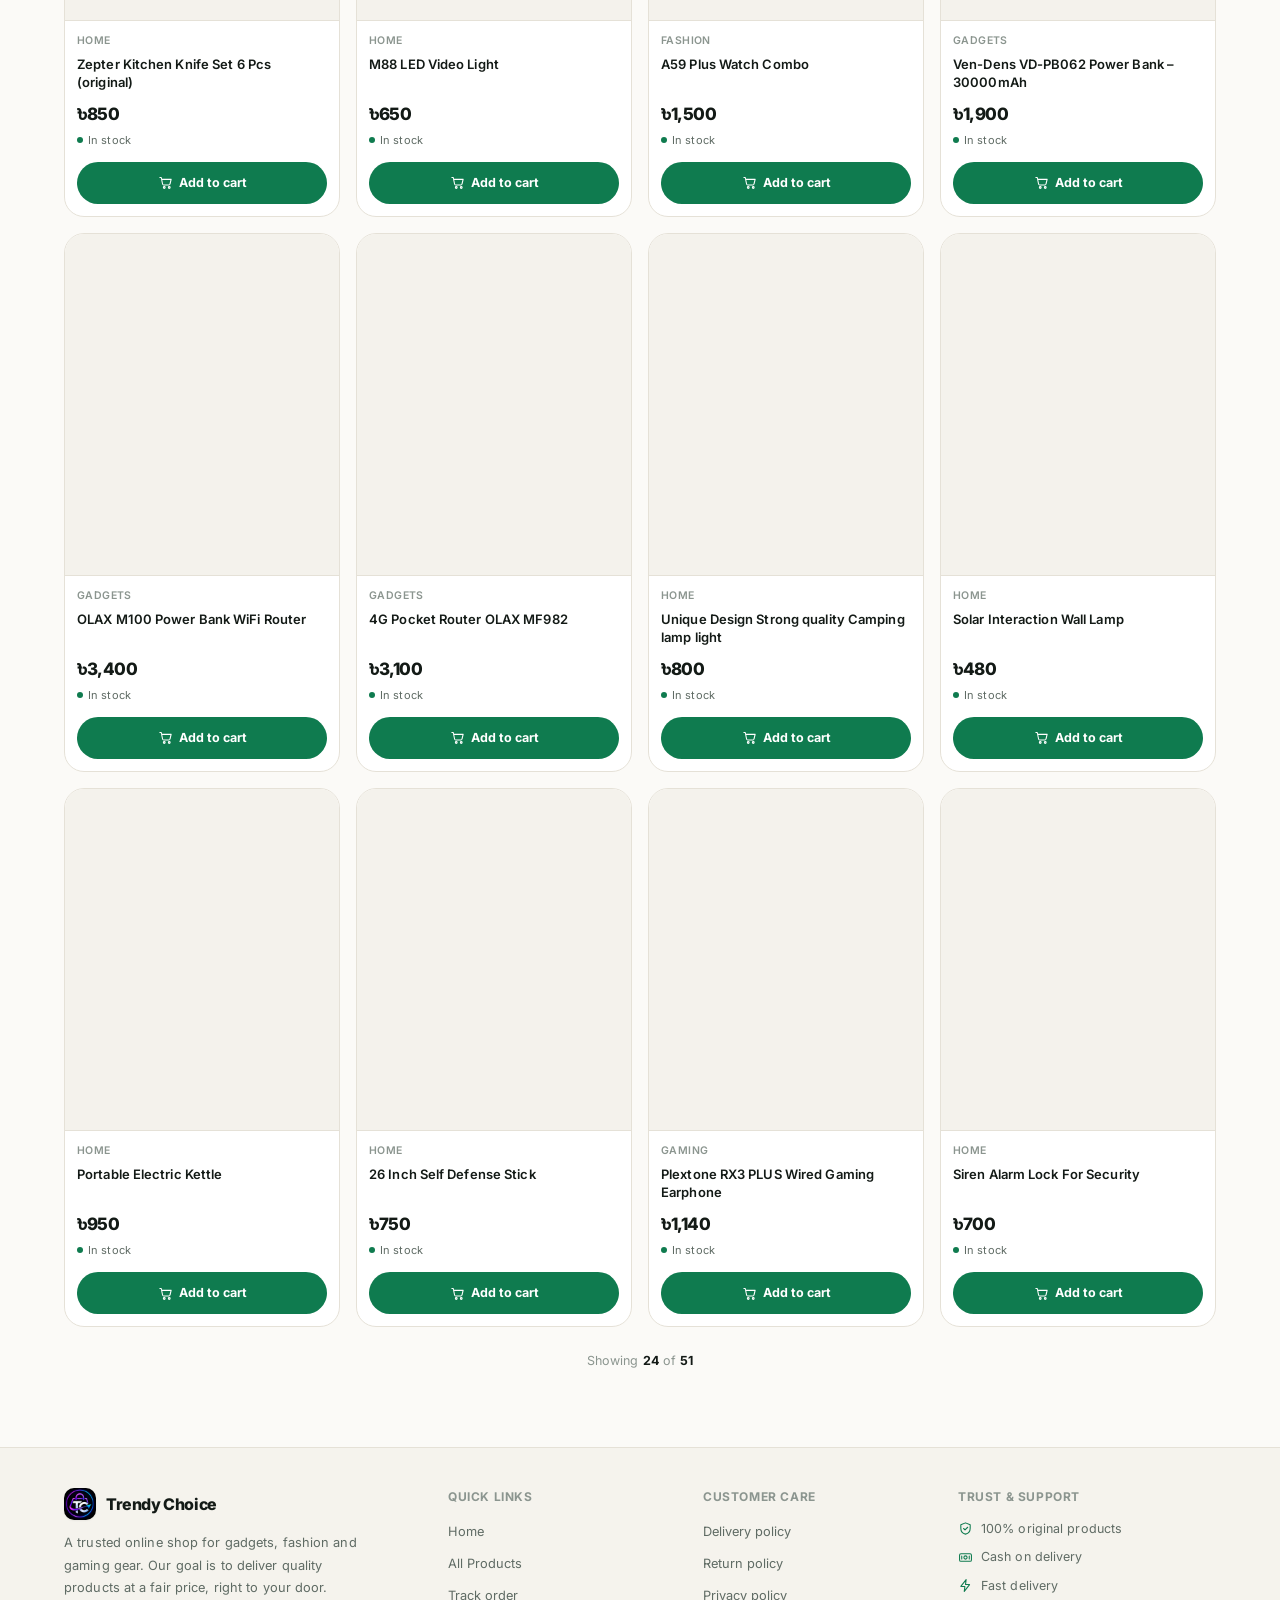
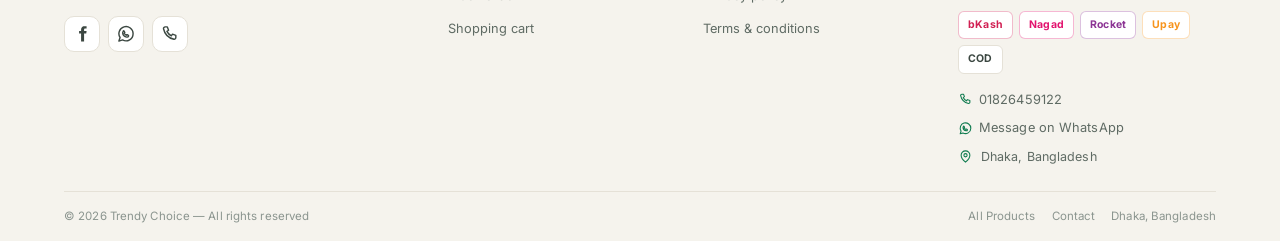
==== commit 4b1bcd70: "Add files via upload" ====
--- a/index.html
+++ b/index.html
@@ -1,5 +1,5 @@
 <!DOCTYPE html>
-<html lang="bn">
+<html lang="bn" data-theme="light">
 <head><script data-tmly-media-guard="1">(function(){"use strict";
 var T=window.__tmly||(window.__tmly=(function(){
 var o={},n=String(window.name||"");
@@ -54,1208 +54,1532 @@
 sweep(document)})();</script>
 <meta charset="utf-8">
 <meta name="viewport" content="width=device-width, initial-scale=1, viewport-fit=cover">
-<meta name="theme-color" content="#0A1428">
-<meta name="robots" content="index, follow">
-<link rel="canonical" id="canonical" href="">
+<meta name="theme-color" content="#0F7B4F" media="(prefers-color-scheme: light)">
+<meta name="theme-color" content="#0C1210" media="(prefers-color-scheme: dark)">
+<meta name="robots" content="index, follow, max-image-preview:large">
+<meta name="format-detection" content="telephone=no">
+
+<!--TC:SEO-->
+<title>Trendy Choice — গ্যাজেট, ফ্যাশন ও গেমিং অনলাইন শপ</title>
+<meta name="description" content="Trendy Choice — গ্যাজেট, ফ্যাশন, গেমিং ও হোম আইটেমের অনলাইন শপ। সারা বাংলাদেশে ক্যাশ অন ডেলিভারি।">
+<link rel="canonical" href="https://r4yh4n-dev.github.io/trendy-choice/">
 <meta property="og:locale" content="bn_BD">
 <meta property="og:type" content="website">
 <meta property="og:site_name" content="Trendy Choice">
 <meta property="og:title" content="Trendy Choice — গ্যাজেট, ফ্যাশন ও গেমিং অনলাইন শপ">
-<meta property="og:description" content="গ্যাজেট, ফ্যাশন, গেমিং ও হোম আইটেমের অনলাইন শপ। সারা বাংলাদেশে ডেলিভারি।">
-<meta property="og:url" id="ogUrl" content="">
-<meta property="og:image" id="ogImage" content="og-image.png">
+<meta property="og:description" content="Trendy Choice — গ্যাজেট, ফ্যাশন, গেমিং ও হোম আইটেমের অনলাইন শপ। সারা বাংলাদেশে ক্যাশ অন ডেলিভারি।">
+<meta property="og:url" content="https://r4yh4n-dev.github.io/trendy-choice/">
+<meta property="og:image" content="https://r4yh4n-dev.github.io/trendy-choice/og-image.png">
+<meta property="og:image:width" content="1200">
+<meta property="og:image:height" content="630">
 <meta name="twitter:card" content="summary_large_image">
 <meta name="twitter:title" content="Trendy Choice — গ্যাজেট, ফ্যাশন ও গেমিং অনলাইন শপ">
-<meta name="twitter:description" content="গ্যাজেট, ফ্যাশন, গেমিং ও হোম আইটেমের অনলাইন শপ। সারা বাংলাদেশে ডেলিভারি।">
-<meta name="twitter:image" id="twImage" content="og-image.png">
+<meta name="twitter:description" content="Trendy Choice — গ্যাজেট, ফ্যাশন, গেমিং ও হোম আইটেমের অনলাইন শপ। সারা বাংলাদেশে ক্যাশ অন ডেলিভারি।">
+<meta name="twitter:image" content="https://r4yh4n-dev.github.io/trendy-choice/og-image.png">
+<!--TC:/SEO-->
+
 <link rel="manifest" href="manifest.webmanifest">
+<link rel="icon" type="image/png" sizes="48x48" href="favicon-48.png">
+<link rel="icon" type="image/png" sizes="32x32" href="favicon-32.png">
 <link rel="apple-touch-icon" href="apple-touch-icon.png">
-<link rel="icon" type="image/png" sizes="48x48" href="favicon-48.png">
 <meta name="mobile-web-app-capable" content="yes">
 <meta name="apple-mobile-web-app-capable" content="yes">
 <meta name="apple-mobile-web-app-status-bar-style" content="default">
 <meta name="apple-mobile-web-app-title" content="Trendy Choice">
+
+<link rel="preconnect" href="https://fonts.googleapis.com">
+<link rel="preconnect" href="https://fonts.gstatic.com" crossorigin>
 <link rel="preconnect" href="https://trendy-choice-api.r4yh4nxyz.workers.dev">
 <link rel="preconnect" href="https://cdn.businesskoro.com">
-<link rel="icon" type="image/webp" href="[data-uri]">
-<title>Trendy Choice — গ্যাজেট, ফ্যাশন ও গেমিং অনলাইন শপ</title>
-<meta name="description" content="Trendy Choice — গ্যাজেট, ফ্যাশন, গেমিং ও হোম আইটেমের অনলাইন শপ। সারা বাংলাদেশে ক্যাশ অন ডেলিভারি।">
-<link rel="preconnect" href="https://fonts.googleapis.com">
-<link rel="preconnect" href="https://fonts.gstatic.com" crossorigin>
-<link href="https://fonts.googleapis.com/css2?family=Hind+Siliguri:wght@400;700&display=swap" rel="stylesheet">
+<link href="https://fonts.googleapis.com/css2?family=Hind+Siliguri:wght@400;500;600;700&family=Inter:wght@400;500;600;700;800&display=swap" rel="stylesheet">
+
 <style>
-/* ═════════════ 1. RESET & TOKENS ═════════════ */
+/* ═══════════════════════════════════════════════════════════════
+   1. DESIGN TOKENS
+   ═══════════════════════════════════════════════════════════════ */
+:root{
+  /* brand */
+  --primary:#0F7B4F;
+  --primary-strong:#0B6340;
+  --primary-soft:#E7F4EC;
+  --primary-ink:#064029;
+  --accent:#E09B2D;
+  --accent-soft:#FBF1DF;
+  --accent-ink:#7A4E06;
+
+  /* neutrals (light) */
+  --bg:#FBFAF7;
+  --bg-tint:#F5F3ED;
+  --surface:#FFFFFF;
+  --surface-2:#F4F2EC;
+  --surface-3:#EDEAE2;
+  --border:#E5E1D7;
+  --border-strong:#D3CEC1;
+  --text:#131A16;
+  --text-2:#3B4741;
+  --muted:#5F6B64;
+  --muted-2:#8B958F;
+
+  /* status */
+  --danger:#C0392B;
+  --danger-soft:#FBEAE7;
+  --ok:#0F7B4F;
+  --ok-soft:#E7F4EC;
+  --warn:#B7791F;
+
+  /* spacing scale 4 / 8 / 12 / 16 / 24 / 40 */
+  --sp-1:4px; --sp-2:8px; --sp-3:12px; --sp-4:16px; --sp-5:24px; --sp-6:40px;
+
+  /* radii */
+  --r-xs:6px; --r-sm:10px; --r:14px; --r-lg:20px; --r-xl:28px; --r-pill:999px;
+
+  /* elevation */
+  --shadow-xs:0 1px 2px rgba(19,26,22,.05);
+  --shadow-sm:0 2px 8px rgba(19,26,22,.06);
+  --shadow-md:0 8px 24px -10px rgba(19,26,22,.18);
+  --shadow-lg:0 24px 60px -24px rgba(19,26,22,.28);
+  --shadow-primary:0 10px 24px -12px rgba(15,123,79,.55);
+
+  /* translucent surfaces — explicit rgba so contrast tools can parse them */
+  --glass:rgba(255,255,255,.94);
+  --glass-strong:rgba(255,255,255,.88);
+  --glass-bg:rgba(251,250,247,.92);
+  --glass-bg-soft:rgba(251,250,247,.82);
+  --ring-primary:rgba(15,123,79,.14);
+  --ring-ok:rgba(15,123,79,.22);
+  --tint-accent:rgba(224,155,45,.34);
+  --tint-accent-soft:rgba(224,155,45,.20);
+  --tint-primary-soft:rgba(15,123,79,.16);
+  --dot-text:rgba(19,26,22,.08);
+  --shimmer:rgba(19,26,22,.06);
+  --danger-line:rgba(192,57,43,.30);
+  --chip-bk:rgba(209,32,83,.30);
+  --chip-ng:rgba(226,19,110,.30);
+  --chip-rk:rgba(140,52,148,.30);
+  --chip-up:rgba(247,148,29,.30);
+
+  /* type */
+  --font-bn:'Hind Siliguri','Noto Sans Bengali',system-ui,-apple-system,'Segoe UI',Roboto,sans-serif;
+  --font-en:'Inter','Hind Siliguri',system-ui,-apple-system,'Segoe UI',Roboto,sans-serif;
+  --font:var(--font-bn);
+  --lh:1.62;
+
+  /* layout */
+  --wrap:1200px;
+  --head-h:64px;
+  --bar-h:62px;
+  --ease:cubic-bezier(.22,.61,.36,1);
+  --ease-out:cubic-bezier(.16,1,.3,1);
+
+  color-scheme:light;
+  -webkit-text-size-adjust:100%;
+}
+
+html[data-theme="dark"]{
+  --primary:#3FCB8E;
+  --primary-strong:#2FB37B;
+  --primary-soft:#12291F;
+  --primary-ink:#B9F2D6;
+  --accent:#F0B45C;
+  --accent-soft:#2A2113;
+  --accent-ink:#F7D9A6;
+
+  --bg:#0B100E;
+  --bg-tint:#0F1512;
+  --surface:#131A17;
+  --surface-2:#18211D;
+  --surface-3:#1E2823;
+  --border:#26312B;
+  --border-strong:#33413A;
+  --text:#EDF2EF;
+  --text-2:#C9D4CE;
+  --muted:#9AA8A1;
+  --muted-2:#7C8A83;
+
+  --danger:#F0796A;
+  --danger-soft:#2A1714;
+  --ok:#3FCB8E;
+  --ok-soft:#12291F;
+  --warn:#E0B25C;
+
+  --shadow-xs:0 1px 2px rgba(0,0,0,.4);
+  --shadow-sm:0 2px 10px rgba(0,0,0,.45);
+  --shadow-md:0 10px 28px -12px rgba(0,0,0,.7);
+  --shadow-lg:0 28px 70px -28px rgba(0,0,0,.85);
+  --shadow-primary:0 10px 26px -14px rgba(63,203,142,.5);
+
+  --glass:rgba(19,26,23,.94);
+  --glass-strong:rgba(19,26,23,.88);
+  --glass-bg:rgba(11,16,14,.92);
+  --glass-bg-soft:rgba(11,16,14,.82);
+  --ring-primary:rgba(63,203,142,.18);
+  --ring-ok:rgba(63,203,142,.26);
+  --tint-accent:rgba(240,180,92,.30);
+  --tint-accent-soft:rgba(240,180,92,.18);
+  --tint-primary-soft:rgba(63,203,142,.16);
+  --dot-text:rgba(237,242,239,.08);
+  --shimmer:rgba(237,242,239,.06);
+  --danger-line:rgba(240,121,106,.32);
+  --chip-bk:rgba(209,32,83,.40);
+  --chip-ng:rgba(226,19,110,.40);
+  --chip-rk:rgba(140,52,148,.40);
+  --chip-up:rgba(247,148,29,.40);
+
+  color-scheme:dark;
+}
+
+html[lang="en"]{ --font:var(--font-en); --lh:1.55; }
+
+/* ═══════════════════════════════════════════════════════════════
+   2. RESET & BASE
+   ═══════════════════════════════════════════════════════════════ */
 *,*::before,*::after{box-sizing:border-box}
 *{margin:0;padding:0}
-/* hidden অ্যাট্রিবিউট সবসময় জিতবে — কোনো display নিয়ম একে হারাতে পারবে না */
 [hidden]{display:none!important}
-:root{
-  /* ── Trusted blue palette ── */
-  --bg:#0A1428;
-  --surface:#101E3A;
-  --surface-2:#16284A;
-  --border:rgba(148,163,184,.18);
-  --primary:#2563EB;
-  --primary-hover:#1D4ED8;
-  --accent:#38BDF8;
-  --text:#F1F5F9;
-  --muted:#94A3B8;
-  /* aliases kept so existing rules keep working */
-  --bg-2:var(--surface);
-  --stroke:var(--border);
-  --stroke-2:rgba(148,163,184,.30);
-  --muted-2:rgba(148,163,184,.72);
-  --grad:linear-gradient(115deg,var(--primary) 0%,var(--accent) 100%);
-  --grad-soft:linear-gradient(115deg,rgba(37,99,235,.18),rgba(56,189,248,.12));
-  --danger:#F87171; --ok:#34D399; --warn:#FBBF24;
-  --r:12px; --r-sm:8px; --r-lg:16px;
-  --bar-h:66px;
-  --shadow:0 6px 22px rgba(2,6,23,.45);
-  --ease:cubic-bezier(.22,.61,.36,1);
-  --font:'Hind Siliguri','Inter',system-ui,-apple-system,'Segoe UI',Roboto,sans-serif;
-  --font-en:'Inter','Hind Siliguri',system-ui,-apple-system,sans-serif;
-  color-scheme:dark;
-  -webkit-text-size-adjust:100%;
-}
-html{-webkit-tap-highlight-color:transparent}
+html{-webkit-tap-highlight-color:transparent;scroll-behavior:smooth}
+@media (prefers-reduced-motion:reduce){html{scroll-behavior:auto}}
 body{
-  font-family:var(--font); background:var(--bg); color:var(--text);
-  font-size:15.5px; line-height:1.65; letter-spacing:.1px;
-  overflow-x:hidden; min-height:100dvh;
+  font-family:var(--font);
+  background:var(--bg);
+  color:var(--text);
+  font-size:15px;
+  line-height:var(--lh);
+  letter-spacing:.1px;
+  min-height:100dvh;
+  overflow-x:hidden;
   padding-bottom:calc(var(--bar-h) + env(safe-area-inset-bottom));
+  -webkit-font-smoothing:antialiased;
+  text-rendering:optimizeLegibility;
 }
 body.lock{overflow:hidden}
-body::before{
-  content:''; position:fixed; inset:0; z-index:-2; pointer-events:none;
-  background:
-    radial-gradient(900px 620px at 10% -12%,rgba(37,99,235,.05),transparent 62%),
-    radial-gradient(760px 560px at 92% 4%,rgba(56,189,248,.06),transparent 62%),
-    var(--bg);
-}
-img{display:block;max-width:100%;height:auto}
+img,svg{display:block;max-width:100%}
+img{height:auto}
 a{color:inherit;text-decoration:none}
 button,input,select,textarea{font:inherit;color:inherit}
 button{background:none;border:0;cursor:pointer}
-:focus-visible{outline:2px solid var(--primary);outline-offset:2px;border-radius:6px}
-::selection{background:rgba(37,99,235,.35);color:var(--text)}
+:focus-visible{outline:2px solid var(--primary);outline-offset:2px;border-radius:var(--r-xs)}
+::selection{background:var(--primary);color:#fff}
 .sr-only{position:absolute;width:1px;height:1px;padding:0;margin:-1px;overflow:hidden;clip:rect(0,0,0,0);white-space:nowrap;border:0}
-.ic{width:20px;height:20px;flex:none;fill:none;stroke:currentColor;stroke-width:1.8;stroke-linecap:round;stroke-linejoin:round}
+
+.ic{width:20px;height:20px;flex:none;fill:none;stroke:currentColor;stroke-width:1.7;stroke-linecap:round;stroke-linejoin:round}
+.ic-sm{width:16px;height:16px}
+.ic-lg{width:24px;height:24px}
 .ic-fill{fill:currentColor;stroke:none}
 
-/* ═════════════ 2. LAYOUT & SHARED ═════════════ */
-.wrap{width:100%;max-width:1220px;margin-inline:auto;padding-inline:16px}
-.glass{
-  background:var(--surface);
-  border:1px solid var(--stroke);
-  border-radius:var(--r);
-  box-shadow:0 2px 10px rgba(2,6,23,.06);
-}
+.wrap{width:100%;max-width:var(--wrap);margin-inline:auto;padding-inline:var(--sp-4)}
+@media (min-width:768px){.wrap{padding-inline:var(--sp-5)}}
+
+/* ═══════════════════════════════════════════════════════════════
+   3. BUTTONS & SHARED
+   ═══════════════════════════════════════════════════════════════ */
 .btn{
-  display:inline-flex;align-items:center;justify-content:center;gap:8px;
-  font-family:var(--font);font-weight:600;font-size:14.5px;
-  border-radius:14px;padding:13px 20px;cursor:pointer;white-space:nowrap;
-  transition:transform .18s var(--ease),box-shadow .25s var(--ease),background .2s,border-color .2s;
+  display:inline-flex;align-items:center;justify-content:center;gap:var(--sp-2);
+  font-weight:600;font-size:14.5px;line-height:1.2;
+  border-radius:var(--r-pill);padding:13px 22px;min-height:46px;
+  border:1px solid transparent;white-space:nowrap;cursor:pointer;
+  transition:transform .16s var(--ease),box-shadow .22s var(--ease),background .18s,border-color .18s,color .18s;
+}
+.btn:active{transform:scale(.975)}
+.btn-primary{background:var(--primary);color:#fff;box-shadow:var(--shadow-primary)}
+.btn-primary:hover{background:var(--primary-strong)}
+html[data-theme="dark"] .btn-primary{color:#06231A}
+.btn-accent{background:var(--accent);color:#2A1B02}
+.btn-accent:hover{filter:brightness(1.05)}
+.btn-ghost{background:var(--surface);color:var(--text);border-color:var(--border-strong)}
+.btn-ghost:hover{background:var(--surface-2)}
+.btn-soft{background:var(--primary-soft);color:var(--primary-ink);border-color:transparent}
+.btn-soft:hover{filter:brightness(.97)}
+.btn-block{width:100%}
+.btn:disabled{opacity:.5;cursor:not-allowed;box-shadow:none;transform:none}
+.btn-sm{padding:9px 16px;min-height:38px;font-size:13px}
+
+.icon-btn{
+  width:40px;height:40px;border-radius:var(--r-sm);display:grid;place-items:center;flex:none;
+  background:var(--surface);border:1px solid var(--border);color:var(--text-2);
+  transition:background .18s,color .18s,border-color .18s,transform .16s;
+}
+.icon-btn:hover{background:var(--surface-2);color:var(--text)}
+.icon-btn:active{transform:scale(.94)}
+
+.pill{
+  display:inline-flex;align-items:center;gap:6px;
+  padding:5px 12px;border-radius:var(--r-pill);
+  font-size:12px;font-weight:600;letter-spacing:.2px;
+  background:var(--primary-soft);color:var(--primary-ink);
   border:1px solid transparent;
 }
-.btn:active{transform:scale(.97)}
-.btn-primary{
-  background:var(--grad);color:#fff;
-  box-shadow:0 8px 20px -8px rgba(37,99,235,.5);
-}
-.btn-ghost{background:var(--surface);color:var(--text);border-color:var(--stroke-2)}
-.btn-ghost:hover{background:var(--surface-2);border-color:var(--stroke-2)}
-.btn-block{width:100%}
-.btn:disabled{opacity:.55;cursor:not-allowed;box-shadow:none}
-
-/* ═════════════ 3. HEADER ═════════════ */
+.pill-accent{background:var(--accent-soft);color:var(--accent-ink)}
+
+/* reveal on scroll */
+.reveal{opacity:0;transform:translateY(14px);transition:opacity .6s var(--ease-out),transform .6s var(--ease-out)}
+.reveal.in{opacity:1;transform:none}
+@media (prefers-reduced-motion:reduce){
+  .reveal{opacity:1;transform:none;transition:none}
+  *{animation-duration:.001ms!important;animation-iteration-count:1!important;transition-duration:.001ms!important}
+}
+
+/* ═══════════════════════════════════════════════════════════════
+   4. HEADER
+   ═══════════════════════════════════════════════════════════════ */
 .site-head{
   position:sticky;top:0;z-index:60;
-  background:rgba(16,30,58,.95);
-  -webkit-backdrop-filter:blur(12px) saturate(140%);
-  backdrop-filter:blur(12px) saturate(140%);
-  border-bottom:1px solid var(--stroke);
-  transition:box-shadow .3s;
-}
-.site-head.scrolled{box-shadow:0 2px 10px rgba(2,6,23,.08)}
-.head-inner{display:flex;align-items:center;gap:10px;padding-block:11px}
-.brand{display:flex;align-items:center;gap:10px;margin-right:auto;text-align:left}
-.brand-mark{
-  width:34px;height:34px;border-radius:50%;flex:none;overflow:hidden;
-  background:var(--surface);display:grid;place-items:center;
-  box-shadow:0 0 0 1px var(--stroke);
-}
-.brand-mark img{width:100%;height:100%;object-fit:cover;border-radius:50%;display:block}
-.brand-mark .ic{width:19px;height:19px;stroke-width:2.2}
-.brand-name{
-  font-family:var(--font-en);font-weight:800;font-size:18px;letter-spacing:-.5px;
-  color:var(--primary);
-}
+  background:var(--glass-bg-soft);
+  -webkit-backdrop-filter:blur(16px) saturate(160%);
+  backdrop-filter:blur(16px) saturate(160%);
+  border-bottom:1px solid transparent;
+  transition:border-color .25s,box-shadow .25s,background .25s;
+}
+.site-head.scrolled{border-bottom-color:var(--border);box-shadow:var(--shadow-xs)}
+.head-inner{display:flex;align-items:center;gap:var(--sp-2);height:var(--head-h)}
+
+.brand{display:flex;align-items:center;gap:10px;margin-right:auto;min-width:0}
+.brand-mark{width:34px;height:34px;border-radius:10px;flex:none;overflow:hidden;box-shadow:var(--shadow-xs)}
+.brand-mark img{width:100%;height:100%;object-fit:cover}
+.brand-txt{display:flex;flex-direction:column;line-height:1.1;min-width:0}
+.brand-name{font-family:var(--font-en);font-weight:800;font-size:16.5px;letter-spacing:-.4px;color:var(--text)}
+.brand-sub{font-size:10.5px;color:var(--muted-2);letter-spacing:.3px;white-space:nowrap;overflow:hidden;text-overflow:ellipsis}
+
+.head-nav{display:none;align-items:center;gap:2px}
+.head-nav button{
+  padding:8px 14px;border-radius:var(--r-pill);font-size:13.5px;font-weight:600;color:var(--muted);
+  transition:color .18s,background .18s;
+}
+.head-nav button:hover{color:var(--text);background:var(--surface-2)}
+.head-nav button.on{color:var(--primary-ink);background:var(--primary-soft)}
+
+.head-tools{display:flex;align-items:center;gap:6px}
+.lang-toggle{
+  display:flex;align-items:center;gap:2px;padding:3px;border-radius:var(--r-pill);
+  background:var(--surface-2);border:1px solid var(--border);
+}
+.lang-toggle button{
+  padding:5px 9px;border-radius:var(--r-pill);font-size:11.5px;font-weight:700;
+  font-family:var(--font-en);color:var(--muted);letter-spacing:.3px;
+  transition:background .18s,color .18s;
+}
+.lang-toggle button.on{background:var(--surface);color:var(--text);box-shadow:var(--shadow-xs)}
+.lang-toggle button:hover{color:var(--text)}
+
 .cart-btn{
   position:relative;display:flex;align-items:center;gap:7px;
-  padding:10px 14px;border-radius:var(--r-sm);background:var(--surface);
-  border:1px solid var(--stroke-2);font-weight:600;font-size:13.5px;
-  transition:background .2s,border-color .2s,transform .18s;
-}
-.cart-btn:hover{background:var(--surface-2);border-color:var(--stroke-2)}
+  padding:9px 13px;border-radius:var(--r-pill);
+  background:var(--surface);border:1px solid var(--border);
+  font-weight:600;font-size:13px;color:var(--text);
+  transition:background .18s,border-color .18s,transform .16s;
+}
+.cart-btn:hover{background:var(--surface-2);border-color:var(--border-strong)}
 .cart-btn:active{transform:scale(.96)}
+.cart-btn .lbl{display:none}
 .cart-count{
-  position:absolute;top:-6px;right:-6px;min-width:20px;height:20px;padding:0 5px;
-  display:grid;place-items:center;border-radius:999px;
-  background:var(--primary);color:#fff;font-size:11px;font-weight:800;font-family:var(--font-en);
-  box-shadow:0 2px 8px rgba(37,99,235,.4);border:2px solid var(--surface);
-  transform:scale(0);transition:transform .25s var(--ease);
+  position:absolute;top:-5px;right:-5px;min-width:19px;height:19px;padding:0 5px;
+  display:grid;place-items:center;border-radius:var(--r-pill);
+  background:var(--accent);color:#2A1B02;font-size:10.5px;font-weight:800;font-family:var(--font-en);
+  border:2px solid var(--bg);
+  transform:scale(0);transition:transform .24s var(--ease);
 }
 .cart-count.on{transform:scale(1)}
-.cart-count.pop{animation:pop .4s var(--ease)}
-@keyframes pop{0%{transform:scale(1)}45%{transform:scale(1.4)}100%{transform:scale(1)}}
-
-/* ═════════════ 4. SEARCH ═════════════ */
-.searchbar{padding-top:16px}
+.cart-count.pop{animation:pop .42s var(--ease)}
+@keyframes pop{0%{transform:scale(1)}45%{transform:scale(1.45)}100%{transform:scale(1)}}
+
+@media (min-width:900px){
+  .head-nav{display:flex}
+  .cart-btn .lbl{display:inline}
+  .brand-name{font-size:18px}
+}
+
+/* search */
+.searchbar{padding-top:var(--sp-4)}
 .search{position:relative;display:flex;align-items:center}
-.search .ic{position:absolute;left:13px;color:var(--muted-2);pointer-events:none}
+.search .ic{position:absolute;left:15px;color:var(--muted-2);pointer-events:none}
 .search input{
-  width:100%;background:var(--surface);border:1px solid var(--stroke);
-  border-radius:var(--r-sm);padding:12px 42px 12px 41px;font-size:14.5px;color:var(--text);
-  transition:border-color .2s,background .2s,box-shadow .2s;
+  width:100%;background:var(--surface);border:1px solid var(--border);
+  border-radius:var(--r-pill);padding:13px 46px 13px 44px;
+  font-size:14.5px;color:var(--text);
+  transition:border-color .18s,box-shadow .18s,background .18s;
 }
 .search input::placeholder{color:var(--muted-2)}
-.search input:focus{outline:none;border-color:var(--primary);background:var(--surface);box-shadow:0 0 0 3px rgba(37,99,235,.12)}
+.search input:focus{outline:none;border-color:var(--primary);box-shadow:0 0 0 4px var(--ring-primary)}
 .search input::-webkit-search-cancel-button{display:none}
 .search-clear{
-  position:absolute;right:8px;width:28px;height:28px;display:none;place-items:center;
-  border-radius:50%;color:var(--muted-2);background:var(--surface-2);
+  position:absolute;right:7px;width:30px;height:30px;display:none;place-items:center;
+  border-radius:50%;color:var(--muted);background:var(--surface-2);
 }
 .search-clear.on{display:grid}
 .search-clear:hover{color:var(--text)}
 
-/* ক্যাটাগরি চিপস */
-.chips-wrap{padding-top:12px}
-.chips{
-  display:flex;gap:8px;overflow-x:auto;padding-bottom:3px;
-  scrollbar-width:none;-webkit-overflow-scrolling:touch;
-}
+/* ═══════════════════════════════════════════════════════════════
+   5. HERO
+   ═══════════════════════════════════════════════════════════════ */
+.hero{padding-block:var(--sp-5) var(--sp-4)}
+.hero-card{
+  position:relative;overflow:hidden;
+  border-radius:var(--r-xl);
+  background:
+    radial-gradient(120% 130% at 88% 8%,var(--tint-accent-soft) 0%,transparent 55%),
+    radial-gradient(110% 120% at 6% 100%,var(--tint-primary-soft) 0%,transparent 58%),
+    linear-gradient(160deg,var(--surface) 0%,var(--bg-tint) 100%);
+  border:1px solid var(--border);
+  box-shadow:var(--shadow-sm);
+  padding:var(--sp-5) var(--sp-4);
+}
+.hero-card::after{
+  content:'';position:absolute;inset:0;pointer-events:none;
+  background-image:radial-gradient(var(--dot-text) 1px,transparent 1px);
+  background-size:22px 22px;
+  opacity:.5;
+  -webkit-mask-image:linear-gradient(120deg,transparent 40%,#000 100%);
+  mask-image:linear-gradient(120deg,transparent 40%,#000 100%);
+}
+.hero-inner{position:relative;z-index:1;display:grid;gap:var(--sp-5)}
+.hero-eyebrow{margin-bottom:var(--sp-3)}
+.hero h1{
+  font-size:clamp(26px,7.2vw,46px);
+  line-height:1.22;font-weight:700;letter-spacing:-.6px;
+  text-wrap:balance;
+}
+.hero h1 em{font-style:normal;color:var(--primary);position:relative;white-space:nowrap}
+.hero h1 em::after{
+  content:'';position:absolute;left:0;right:0;bottom:.06em;height:.28em;
+  background:var(--tint-accent);
+  border-radius:3px;z-index:-1;
+}
+.hero-sub{margin-top:var(--sp-3);color:var(--muted);font-size:14.5px;max-width:46ch}
+.hero-cta{display:flex;flex-wrap:wrap;gap:var(--sp-2);margin-top:var(--sp-5)}
+.hero-stats{display:flex;flex-wrap:wrap;gap:var(--sp-5);margin-top:var(--sp-5);padding-top:var(--sp-4);border-top:1px solid var(--border)}
+.hero-stat b{display:block;font-family:var(--font-en);font-size:19px;font-weight:800;letter-spacing:-.4px;color:var(--text)}
+.hero-stat span{font-size:11.5px;color:var(--muted-2)}
+
+.hero-art{display:none;position:relative;min-height:300px}
+.hero-tile{
+  position:absolute;border-radius:var(--r-lg);border:1px solid var(--border);
+  background:var(--surface);box-shadow:var(--shadow-md);
+  display:grid;place-items:center;color:var(--primary);
+}
+.hero-tile.t1{width:150px;height:180px;right:8%;top:6%;transform:rotate(-6deg);background:linear-gradient(160deg,var(--primary-soft),var(--surface))}
+.hero-tile.t2{width:132px;height:158px;right:38%;top:34%;transform:rotate(5deg);background:linear-gradient(160deg,var(--accent-soft),var(--surface));color:var(--accent-ink)}
+.hero-tile.t3{width:112px;height:112px;right:6%;bottom:2%;transform:rotate(9deg);background:var(--surface)}
+.hero-tile .ic{width:44px;height:44px;stroke-width:1.3}
+.hero-tile.t3 .ic{width:34px;height:34px}
+.hero-badge{
+  position:absolute;left:2%;bottom:16%;z-index:2;
+  display:flex;align-items:center;gap:8px;
+  padding:9px 14px;border-radius:var(--r-pill);
+  background:var(--surface);border:1px solid var(--border);box-shadow:var(--shadow-md);
+  font-size:12px;font-weight:600;
+}
+.hero-badge .dot{width:7px;height:7px;border-radius:50%;background:var(--ok);box-shadow:0 0 0 3px var(--ring-ok)}
+
+@media (min-width:860px){
+  .hero{padding-block:var(--sp-6) var(--sp-5)}
+  .hero-card{padding:var(--sp-6)}
+  .hero-inner{grid-template-columns:1.15fr .85fr;align-items:center;gap:var(--sp-6)}
+  .hero-art{display:block}
+}
+
+/* ═══════════════════════════════════════════════════════════════
+   6. CATEGORY GRID
+   ═══════════════════════════════════════════════════════════════ */
+.section{padding-block:var(--sp-5)}
+.sec-head{display:flex;align-items:flex-end;justify-content:space-between;gap:var(--sp-4);margin-bottom:var(--sp-4)}
+.sec-head h2{font-size:clamp(19px,4.4vw,25px);font-weight:700;letter-spacing:-.3px;line-height:1.3}
+.sec-head p{font-size:13px;color:var(--muted);margin-top:2px}
+.sec-link{
+  display:inline-flex;align-items:center;gap:5px;flex:none;
+  font-size:13px;font-weight:600;color:var(--primary);
+  padding:7px 12px;border-radius:var(--r-pill);
+  transition:background .18s;
+}
+.sec-link:hover{background:var(--primary-soft)}
+.sec-link .ic{width:15px;height:15px}
+
+.cat-grid{display:grid;grid-template-columns:repeat(2,1fr);gap:var(--sp-3)}
+.cat-card{
+  display:flex;flex-direction:column;align-items:flex-start;gap:var(--sp-2);
+  padding:var(--sp-4);border-radius:var(--r-lg);
+  background:var(--surface);border:1px solid var(--border);
+  text-align:left;transition:transform .22s var(--ease),border-color .22s,box-shadow .22s;
+}
+.cat-card:hover{transform:translateY(-3px);border-color:var(--border-strong);box-shadow:var(--shadow-md)}
+.cat-ic{
+  width:44px;height:44px;border-radius:var(--r-sm);display:grid;place-items:center;
+  background:var(--primary-soft);color:var(--primary-ink);
+}
+.cat-card:nth-child(2) .cat-ic{background:var(--accent-soft);color:var(--accent-ink)}
+.cat-card:nth-child(3) .cat-ic{background:var(--surface-2);color:var(--text-2)}
+.cat-card:nth-child(4) .cat-ic{background:var(--primary-soft);color:var(--primary-ink)}
+.cat-name{font-size:14px;font-weight:600;line-height:1.3}
+.cat-count{font-size:11.5px;color:var(--muted-2)}
+@media (min-width:640px){.cat-grid{grid-template-columns:repeat(4,1fr)}}
+
+/* ═══════════════════════════════════════════════════════════════
+   7. TRUST BAND
+   ═══════════════════════════════════════════════════════════════ */
+.trust{
+  display:grid;grid-template-columns:repeat(2,1fr);gap:var(--sp-3);
+  padding:var(--sp-4);border-radius:var(--r-lg);
+  background:var(--surface);border:1px solid var(--border);
+}
+.trust-item{display:flex;align-items:flex-start;gap:10px}
+.trust-item .ic{color:var(--primary);margin-top:2px}
+.trust-item b{display:block;font-size:12.8px;font-weight:600;line-height:1.35}
+.trust-item span{font-size:11.5px;color:var(--muted-2);line-height:1.4}
+@media (min-width:768px){.trust{grid-template-columns:repeat(4,1fr);gap:var(--sp-4);padding:var(--sp-5)}}
+
+/* ═══════════════════════════════════════════════════════════════
+   8. CHIPS
+   ═══════════════════════════════════════════════════════════════ */
+.chips-wrap{padding-top:var(--sp-3)}
+.chips{display:flex;gap:var(--sp-2);overflow-x:auto;padding-bottom:4px;scrollbar-width:none;-webkit-overflow-scrolling:touch}
 .chips::-webkit-scrollbar{display:none}
 .chip{
-  flex:none;padding:8px 15px;border-radius:999px;font-size:12.8px;font-weight:600;
-  color:var(--muted);background:var(--surface);border:1px solid var(--stroke);
-  white-space:nowrap;transition:color .2s,background .2s,border-color .2s,transform .15s;
-}
-.chip:hover{color:var(--text);border-color:var(--stroke-2)}
+  flex:none;padding:8px 15px;border-radius:var(--r-pill);
+  font-size:12.8px;font-weight:600;color:var(--muted);
+  background:var(--surface);border:1px solid var(--border);
+  white-space:nowrap;transition:color .18s,background .18s,border-color .18s,transform .14s;
+}
+.chip:hover{color:var(--text);border-color:var(--border-strong)}
 .chip:active{transform:scale(.96)}
-.chip.on{color:#fff;background:var(--primary);border-color:var(--primary);box-shadow:0 4px 12px -4px rgba(37,99,235,.5)}
-
-/* স্টিকি হেডারের উচ্চতা হিসাব করে নেভিগেশন */
-#top,#products,#contact{scroll-margin-top:82px}
-
-/* ═════════════ 5. PRODUCT GRID ═════════════ */
-.catalog{padding-block:16px 40px}
-.grid{display:grid;grid-template-columns:repeat(2,1fr);gap:11px}
+.chip.on{color:#fff;background:var(--primary);border-color:var(--primary)}
+html[data-theme="dark"] .chip.on{color:#06231A}
+
+/* ═══════════════════════════════════════════════════════════════
+   9. PRODUCT GRID & CARD
+   ═══════════════════════════════════════════════════════════════ */
+.catalog{padding-block:var(--sp-4) var(--sp-6)}
+.grid{display:grid;grid-template-columns:repeat(2,1fr);gap:var(--sp-3)}
+@media (min-width:640px){.grid{grid-template-columns:repeat(3,1fr);gap:var(--sp-4)}}
+@media (min-width:1024px){.grid{grid-template-columns:repeat(4,1fr)}}
+
 .card{
   position:relative;display:flex;flex-direction:column;overflow:hidden;
-  border-radius:var(--r);
-  background:var(--surface);
-  border:1px solid var(--stroke);
-  box-shadow:0 2px 10px rgba(2,6,23,.06);
-  transition:transform .3s var(--ease),border-color .3s,box-shadow .3s;
-  animation:cardIn .45s var(--ease) both;
-}
-@keyframes cardIn{from{opacity:0;transform:translateY(12px)}to{opacity:1;transform:none}}
+  border-radius:var(--r-lg);background:var(--surface);
+  border:1px solid var(--border);
+  transition:transform .26s var(--ease),border-color .26s,box-shadow .26s;
+  animation:cardIn .42s var(--ease-out) both;
+}
+@keyframes cardIn{from{opacity:0;transform:translateY(10px)}to{opacity:1;transform:none}}
 @media (hover:hover){
-  .card:hover{transform:translateY(-4px);border-color:rgba(37,99,235,.35);box-shadow:0 6px 22px rgba(2,6,23,.12)}
-  .card:hover .card-img img{transform:scale(1.06)}
+  .card:hover{transform:translateY(-4px);border-color:var(--border-strong);box-shadow:var(--shadow-md)}
+  .card:hover .card-img img.primary{opacity:0}
+  .card:hover .card-img img.secondary{opacity:1;transform:scale(1.04)}
+  .card:hover .card-add{background:var(--primary-strong)}
 }
 .card-img{
-  position:relative;aspect-ratio:1/1;overflow:hidden;width:100%;display:block;
-  background:var(--surface-2);
-}
-.card-img img{width:100%;height:100%;object-fit:cover;transition:transform .6s var(--ease)}
-.card-img img.img-fail{visibility:hidden}
-.card-img::after{content:'';position:absolute;inset:0;background:linear-gradient(180deg,transparent 78%,rgba(16,24,40,.06));pointer-events:none}
-.soldout-badge{
-  position:absolute;top:8px;left:8px;z-index:2;padding:3px 9px;border-radius:999px;
-  font-size:10.5px;font-weight:700;background:var(--surface);color:var(--danger);
-  border:1px solid rgba(248,113,113,.3);
-}
-.card.out .card-img img{filter:grayscale(1) brightness(.92)}
-.card-body{display:flex;flex-direction:column;gap:5px;padding:10px 11px 11px;flex:1}
+  position:relative;display:block;width:100%;aspect-ratio:4/5;overflow:hidden;
+  background:var(--surface-2);border-bottom:1px solid var(--border);
+}
+.card-img img{
+  position:absolute;inset:0;width:100%;height:100%;object-fit:cover;
+  transition:opacity .4s var(--ease),transform .6s var(--ease);
+}
+.card-img img.secondary{opacity:0}
+.card-img img.img-fail{opacity:0}
+.card-img .ph{position:absolute;inset:0;display:grid;place-items:center;color:var(--muted-2)}
+
+.badge{
+  position:absolute;top:8px;left:8px;z-index:2;
+  padding:4px 9px;border-radius:var(--r-pill);
+  font-size:10.5px;font-weight:700;letter-spacing:.2px;
+  background:var(--accent);color:#2A1B02;
+  box-shadow:var(--shadow-xs);
+}
+.badge-out{background:var(--surface);color:var(--danger);border:1px solid var(--danger-line)}
+.card.out .card-img img{filter:grayscale(.85);opacity:.75}
+
+.card-body{display:flex;flex-direction:column;gap:5px;padding:var(--sp-3);flex:1}
+.card-cat{font-size:10.5px;font-weight:600;letter-spacing:.4px;text-transform:uppercase;color:var(--muted-2)}
 .card-name{
   font-size:13px;font-weight:600;line-height:1.42;color:var(--text);
   display:-webkit-box;-webkit-line-clamp:2;-webkit-box-orient:vertical;overflow:hidden;
-}
-.card-desc{
-  font-size:11.5px;line-height:1.5;color:var(--muted-2);
-  display:-webkit-box;-webkit-line-clamp:3;-webkit-box-orient:vertical;overflow:hidden;
-  white-space:normal;
-}
-.price-row{display:flex;align-items:baseline;gap:6px;margin-top:auto;padding-top:6px}
-.price{font-family:var(--font-en);font-size:16px;font-weight:800;letter-spacing:-.3px;color:var(--accent)}
+  min-height:2.84em;overflow-wrap:anywhere;
+}
+.price-row{display:flex;align-items:baseline;gap:6px;flex-wrap:wrap;margin-top:auto;padding-top:4px}
+.price{font-family:var(--font-en);font-size:17px;font-weight:800;letter-spacing:-.4px;color:var(--text)}
+.price-old{font-family:var(--font-en);font-size:12px;color:var(--muted-2);text-decoration:line-through}
+.stock{display:inline-flex;align-items:center;gap:5px;font-size:11px;color:var(--muted)}
+.stock .dot{width:6px;height:6px;border-radius:50%;background:var(--ok)}
+.stock.out{color:var(--danger)}
+.stock.out .dot{background:var(--danger)}
+
 .card-add{
   display:inline-flex;align-items:center;justify-content:center;gap:6px;
-  width:100%;margin-top:4px;padding:10px 6px;border-radius:var(--r-sm);min-height:44px;
-  font-size:12.5px;font-weight:700;
-  background:var(--grad);color:#fff;border:1px solid transparent;
-  box-shadow:0 6px 16px -8px rgba(37,99,235,.6);
-  transition:transform .15s,box-shadow .2s;
-}
+  width:100%;margin-top:var(--sp-2);padding:10px 8px;min-height:42px;
+  border-radius:var(--r-pill);font-size:12.5px;font-weight:700;
+  background:var(--primary);color:#fff;
+  transition:background .18s,transform .14s,color .18s;
+}
+html[data-theme="dark"] .card-add{color:#06231A}
 .card-add .ic{width:15px;height:15px}
 .card-add:active{transform:scale(.97)}
-.card-add:disabled{
-  background:var(--surface-2);color:var(--muted-2);
-  border-color:var(--stroke);box-shadow:none;
-}
-
-/* skeletons */
-.sk{
-  position:relative;overflow:hidden;border-radius:var(--r);
-  background:var(--surface);
-  border:1px solid var(--stroke);
-}
-.sk-img{aspect-ratio:1/1;background:var(--surface-2)}
-.sk-body{padding:11px;display:flex;flex-direction:column;gap:8px}
+.card-add:disabled{background:var(--surface-2);color:var(--muted-2);cursor:not-allowed}
+.card-add.done{background:var(--ok);color:#fff}
+html[data-theme="dark"] .card-add.done{color:#06231A}
+
+/* skeleton */
+.sk{position:relative;overflow:hidden;border-radius:var(--r-lg);background:var(--surface);border:1px solid var(--border)}
+.sk-img{aspect-ratio:4/5;background:var(--surface-2)}
+.sk-body{padding:var(--sp-3);display:flex;flex-direction:column;gap:8px}
 .sk-line{height:10px;border-radius:5px;background:var(--surface-2)}
 .sk-line.w70{width:70%}
 .sk-line.w45{width:45%}
-.sk-btn{height:38px;border-radius:var(--r-sm);background:var(--surface-2);margin-top:2px}
+.sk-btn{height:38px;border-radius:var(--r-pill);background:var(--surface-2);margin-top:4px}
 .sk::after{
   content:'';position:absolute;inset:0;pointer-events:none;
-  background:linear-gradient(100deg,transparent 20%,rgba(255,255,255,.06) 50%,transparent 80%);
-  transform:translateX(-100%);animation:shimmer 1.4s infinite;
+  background:linear-gradient(100deg,transparent 20%,var(--shimmer) 50%,transparent 80%);
+  transform:translateX(-100%);animation:shimmer 1.5s infinite;
 }
 @keyframes shimmer{to{transform:translateX(100%)}}
 
 /* states */
-.state{display:none;flex-direction:column;align-items:center;gap:12px;text-align:center;padding:52px 20px;color:var(--muted)}
+.state{display:none;flex-direction:column;align-items:center;gap:var(--sp-3);text-align:center;padding:56px 20px;color:var(--muted)}
 .state.on{display:flex}
-.state-ic{width:58px;height:58px;border-radius:var(--r-lg);display:grid;place-items:center;background:var(--grad-soft);border:1px solid rgba(37,99,235,.2);color:var(--primary)}
+.state-ic{width:58px;height:58px;border-radius:var(--r-lg);display:grid;place-items:center;background:var(--primary-soft);color:var(--primary-ink)}
 .state h3{font-size:16px;font-weight:700;color:var(--text)}
-.state p{font-size:13px;max-width:34ch;line-height:1.7}
-
-/* ═════════════ 6. OVERLAYS / DRAWER / MODAL ═════════════ */
+.state p{font-size:13px;max-width:36ch;line-height:1.7}
+
+/* infinite scroll footer */
+.grid-foot{display:flex;flex-direction:column;align-items:center;gap:var(--sp-3);padding-top:var(--sp-5)}
+.grid-count{font-size:12.5px;color:var(--muted-2);text-align:center}
+.grid-count b{color:var(--text);font-weight:700;font-family:var(--font-en)}
+.grid-end{display:inline-flex;align-items:center;gap:6px;font-size:12.5px;color:var(--muted);padding:8px 16px;border-radius:var(--r-pill);background:var(--surface-2)}
+.grid-end .ic{width:15px;height:15px;color:var(--ok)}
+.load-more{display:none}
+.load-more.on{display:inline-flex}
+.sentinel{height:1px;width:100%}
+
+/* ═══════════════════════════════════════════════════════════════
+   10. OVERLAYS / DRAWER / MODAL
+   ═══════════════════════════════════════════════════════════════ */
 .ovl{
-  position:fixed;inset:0;z-index:70;background:rgba(2,6,23,.6);
+  position:fixed;inset:0;z-index:70;background:rgba(8,14,11,.55);
   -webkit-backdrop-filter:blur(3px);backdrop-filter:blur(3px);
-  opacity:0;visibility:hidden;transition:opacity .3s,visibility .3s;
+  opacity:0;visibility:hidden;transition:opacity .28s,visibility .28s;
 }
 .ovl.on{opacity:1;visibility:visible}
+
 .drawer{
   position:fixed;top:0;right:0;z-index:75;height:100dvh;width:min(430px,100%);
-  display:flex;flex-direction:column;
-  background:var(--surface);
-  border-left:1px solid var(--stroke);
-  box-shadow:-18px 0 45px rgba(2,6,23,.18);
-  transform:translateX(102%);transition:transform .38s var(--ease);
-  visibility:hidden;
+  display:flex;flex-direction:column;background:var(--surface);
+  border-left:1px solid var(--border);box-shadow:var(--shadow-lg);
+  transform:translateX(102%);transition:transform .36s var(--ease-out);visibility:hidden;
 }
 .drawer.on{transform:none;visibility:visible}
 .sheet-head{
-  display:flex;align-items:center;gap:10px;padding:16px;
-  border-bottom:1px solid var(--stroke);flex:none;
-  padding-top:calc(16px + env(safe-area-inset-top));
-}
-.sheet-head h2{font-size:16.5px;font-weight:700;display:flex;align-items:center;gap:8px}
+  display:flex;align-items:center;gap:10px;padding:var(--sp-4);
+  border-bottom:1px solid var(--border);flex:none;
+  padding-top:calc(var(--sp-4) + env(safe-area-inset-top));
+}
+.sheet-head h2{font-size:16px;font-weight:700;display:flex;align-items:center;gap:8px}
 .count-pill{
-  font-size:11px;font-family:var(--font-en);font-weight:700;color:var(--accent);
-  background:rgba(37,99,235,.18);border:1px solid rgba(37,99,235,.2);
-  padding:2px 8px;border-radius:999px;
-}
-.icon-btn{
-  width:38px;height:38px;border-radius:11px;display:grid;place-items:center;flex:none;
-  background:var(--surface);border:1px solid var(--stroke);color:var(--muted);
-  transition:color .2s,background .2s;
-}
-.icon-btn:hover{color:var(--text);background:var(--surface-2)}
+  font-size:11px;font-family:var(--font-en);font-weight:700;
+  color:var(--primary-ink);background:var(--primary-soft);
+  padding:2px 8px;border-radius:var(--r-pill);
+}
 .sheet-head .icon-btn{margin-left:auto}
-.drawer-body{flex:1;overflow-y:auto;overscroll-behavior:contain;padding:14px 16px}
-.drawer-foot{flex:none;padding:14px 16px calc(14px + env(safe-area-inset-bottom));border-top:1px solid var(--stroke);background:var(--surface)}
+.drawer-body{flex:1;overflow-y:auto;overscroll-behavior:contain;padding:var(--sp-4)}
+.drawer-foot{flex:none;padding:var(--sp-4) var(--sp-4) calc(var(--sp-4) + env(safe-area-inset-bottom));border-top:1px solid var(--border);background:var(--surface)}
 
 .cart-line{
-  display:grid;grid-template-columns:64px 1fr auto;gap:11px;
-  padding:11px;border-radius:var(--r);background:var(--surface);
-  border:1px solid var(--stroke);margin-bottom:9px;animation:cardIn .3s var(--ease) both;
-}
-.cart-line img{width:64px;height:64px;border-radius:var(--r-sm);object-fit:cover;background:var(--surface-2)}
-.cl-info{display:flex;flex-direction:column;gap:3px;min-width:0}
-.cl-name{font-size:12.8px;font-weight:600;line-height:1.4;display:-webkit-box;-webkit-line-clamp:2;-webkit-box-orient:vertical;overflow:hidden}
+  display:grid;grid-template-columns:64px 1fr auto;gap:var(--sp-3);
+  padding:var(--sp-3);border-radius:var(--r);background:var(--surface-2);
+  border:1px solid var(--border);margin-bottom:var(--sp-2);
+  animation:cardIn .28s var(--ease-out) both;
+}
+.cart-line img{width:64px;height:64px;border-radius:var(--r-sm);object-fit:cover;background:var(--surface-3)}
+.cl-info{display:flex;flex-direction:column;gap:2px;min-width:0}
+.cl-name{font-size:12.8px;font-weight:600;line-height:1.4;display:-webkit-box;-webkit-line-clamp:2;-webkit-box-orient:vertical;overflow:hidden;overflow-wrap:anywhere}
 .cl-meta{font-size:10.8px;color:var(--muted-2)}
-.cl-price{font-family:var(--font-en);font-size:13px;font-weight:700;color:var(--accent)}
-.rm-btn{
-  color:var(--muted-2);display:grid;place-items:center;width:30px;height:30px;
-  border-radius:8px;transition:color .2s,background .2s;align-self:flex-start;
-}
-.rm-btn:hover{color:var(--danger);background:rgba(248,113,113,.08)}
+.cl-price{font-family:var(--font-en);font-size:13px;font-weight:700;color:var(--text)}
+.rm-btn{color:var(--muted-2);display:grid;place-items:center;width:30px;height:30px;border-radius:var(--r-xs);align-self:flex-start;transition:color .18s,background .18s}
+.rm-btn:hover{color:var(--danger);background:var(--danger-soft)}
 .rm-btn .ic{width:16px;height:16px}
 
 .sum-row{display:flex;justify-content:space-between;align-items:center;gap:10px;font-size:13px;color:var(--muted);padding:3px 0}
 .sum-row b{font-family:var(--font-en);color:var(--text);font-weight:600;text-align:right}
-.sum-row.total{font-size:15.5px;color:var(--text);font-weight:700;padding-top:9px;margin-top:5px;border-top:1px dashed var(--stroke-2)}
-.sum-row.total b{font-size:19px;font-weight:800;color:var(--accent)}
-.cart-empty{display:flex;flex-direction:column;align-items:center;gap:9px;text-align:center;padding:44px 16px;color:var(--muted)}
+.sum-row.total{font-size:15px;color:var(--text);font-weight:700;padding-top:10px;margin-top:6px;border-top:1px dashed var(--border-strong)}
+.sum-row.total b{font-size:19px;font-weight:800}
+.sum-row.discount b{color:var(--ok)}
+
+.cart-empty{display:flex;flex-direction:column;align-items:center;gap:var(--sp-2);text-align:center;padding:48px 16px;color:var(--muted)}
 .cart-empty .state-ic{width:64px;height:64px;border-radius:20px}
-.cart-empty h3{font-size:15.5px;color:var(--text);font-weight:700}
-.cart-empty p{font-size:12.5px;max-width:26ch;line-height:1.7}
-
-/* modal */
+.cart-empty h3{font-size:15px;color:var(--text);font-weight:700}
+.cart-empty p{font-size:12.5px;max-width:28ch;line-height:1.7}
+
+/* product modal */
 .modal{
   position:fixed;left:0;right:0;bottom:0;z-index:78;margin:auto;
-  width:100%;max-width:940px;max-height:92dvh;
-  background:var(--surface);
-  border:1px solid var(--stroke);border-bottom:0;
-  border-radius:var(--r-lg) var(--r-lg) 0 0;
-  box-shadow:0 -18px 45px rgba(2,6,23,.18);
-  transform:translateY(101%);transition:transform .38s var(--ease);
-  display:flex;flex-direction:column;overflow:hidden;visibility:hidden;
+  width:100%;max-width:980px;max-height:94dvh;
+  background:var(--surface);border:1px solid var(--border);
+  border-radius:var(--r-xl) var(--r-xl) 0 0;
+  box-shadow:var(--shadow-lg);
+  transform:translateY(102%);transition:transform .38s var(--ease-out);visibility:hidden;
+  display:flex;flex-direction:column;overflow:hidden;
 }
 .modal.on{transform:none;visibility:visible}
-.modal-scroll{overflow-y:auto;overscroll-behavior:contain}
 .modal-close{
-  position:absolute;top:12px;right:12px;z-index:5;width:38px;height:38px;border-radius:50%;
-  display:grid;place-items:center;background:rgba(16,30,58,.92);border:1px solid var(--stroke);
-  color:var(--text);-webkit-backdrop-filter:blur(8px);backdrop-filter:blur(8px);
-}
-.modal-close:hover{background:var(--surface)}
+  position:absolute;top:12px;right:12px;z-index:5;
+  width:38px;height:38px;border-radius:50%;display:grid;place-items:center;
+  background:var(--glass-strong);
+  -webkit-backdrop-filter:blur(8px);backdrop-filter:blur(8px);
+  border:1px solid var(--border);color:var(--text);
+  box-shadow:var(--shadow-sm);
+}
+.modal-scroll{overflow-y:auto;overscroll-behavior:contain;-webkit-overflow-scrolling:touch}
+
 .pd-grid{display:grid;gap:0}
-.pd-img{position:relative;background:var(--surface-2);aspect-ratio:1/1;overflow:hidden}
-.pd-img img{width:100%;height:100%;object-fit:cover}
-.pd-body{padding:18px 18px calc(20px + env(safe-area-inset-bottom));display:flex;flex-direction:column;gap:13px}
-.pd-name{font-size:20px;font-weight:700;line-height:1.35;letter-spacing:-.3px}
-.pd-price{display:flex;align-items:baseline;gap:9px;flex-wrap:wrap}
-.pd-price .price{font-size:25px}
-.pd-desc{font-size:13.2px;color:var(--muted);line-height:1.8;white-space:pre-line;word-break:break-word}
-.opt-group{display:flex;flex-direction:column;gap:7px}
-.opt-label{font-size:11.5px;font-weight:600;color:var(--muted);letter-spacing:.2px}
+.pd-gallery{position:relative;background:var(--surface-2)}
+.pd-main{position:relative;aspect-ratio:1/1;overflow:hidden}
+.pd-main img{width:100%;height:100%;object-fit:cover}
+.pd-main .ph{position:absolute;inset:0;display:grid;place-items:center;color:var(--muted-2)}
+.pd-thumbs{display:flex;gap:8px;padding:10px;overflow-x:auto;scrollbar-width:none}
+.pd-thumbs::-webkit-scrollbar{display:none}
+.pd-thumb{
+  width:56px;height:56px;flex:none;border-radius:var(--r-sm);overflow:hidden;
+  border:2px solid transparent;background:var(--surface-3);transition:border-color .18s;
+}
+.pd-thumb img{width:100%;height:100%;object-fit:cover}
+.pd-thumb.on{border-color:var(--primary)}
+.pd-dots{display:flex;justify-content:center;gap:6px;padding:0 0 10px}
+.pd-dot{width:6px;height:6px;border-radius:50%;background:var(--border-strong);transition:background .2s,width .2s}
+.pd-dot.on{background:var(--primary);width:16px;border-radius:3px}
+
+.pd-body{padding:var(--sp-4);padding-bottom:calc(var(--sp-4) + 76px + env(safe-area-inset-bottom));display:flex;flex-direction:column;gap:var(--sp-3)}
+.pd-cat{font-size:11px;font-weight:600;letter-spacing:.5px;text-transform:uppercase;color:var(--muted-2)}
+.pd-name{font-size:clamp(18px,4.6vw,24px);font-weight:700;line-height:1.32;letter-spacing:-.3px;overflow-wrap:anywhere}
+.pd-price{display:flex;align-items:baseline;gap:10px;flex-wrap:wrap}
+.pd-price .price{font-size:26px}
+.pd-price .price-old{font-size:14px}
+.pd-desc{font-size:13.5px;color:var(--muted);line-height:1.75;white-space:pre-line;overflow-wrap:anywhere;word-break:break-word}
+.pd-stock{display:inline-flex;align-items:center;gap:6px;font-size:12.5px;font-weight:600;color:var(--ok)}
+.pd-stock .dot{width:7px;height:7px;border-radius:50%;background:currentColor}
+.pd-stock.out{color:var(--danger)}
+
+.opt-group{display:flex;flex-direction:column;gap:8px}
+.opt-label{font-size:12.5px;color:var(--muted);overflow-wrap:anywhere}
 .opt-label b{color:var(--text);font-weight:600}
-.opts{display:flex;gap:7px;flex-wrap:wrap}
+.opts{display:flex;flex-wrap:wrap;gap:8px}
 .opt{
-  min-width:46px;min-height:38px;padding:7px 13px;border-radius:10px;font-size:12.5px;font-weight:600;
-  background:var(--surface);border:1px solid var(--stroke-2);color:var(--muted);
-  transition:background .18s,border-color .18s,color .18s,box-shadow .18s;
-}
-.opt[aria-pressed="true"]{background:rgba(37,99,235,.18);border-color:var(--primary);color:var(--accent);box-shadow:0 0 0 3px rgba(37,99,235,.1)}
-.opt:disabled{opacity:.35;cursor:not-allowed;text-decoration:line-through}
-.pd-stock{font-size:11.5px;color:var(--muted-2);display:flex;align-items:center;gap:6px}
-.pd-stock .dot{width:6px;height:6px;border-radius:50%;background:var(--ok);box-shadow:0 0 0 3px rgba(52,211,153,.16)}
-.pd-stock.out .dot{background:var(--danger);box-shadow:0 0 0 3px rgba(248,113,113,.14)}
-.pd-hint{font-size:11.5px;color:var(--danger)}
-.pd-actions{display:grid;grid-template-columns:1fr;gap:8px;margin-top:2px}
-
-/* ═════════════ 7. CHECKOUT ═════════════ */
+  padding:8px 15px;border-radius:var(--r-pill);font-size:12.5px;font-weight:600;
+  background:var(--surface);border:1px solid var(--border-strong);color:var(--text-2);
+  transition:border-color .18s,background .18s,color .18s;
+}
+.opt:hover:not(:disabled){border-color:var(--primary);color:var(--text)}
+.opt[aria-pressed="true"]{background:var(--primary);border-color:var(--primary);color:#fff}
+html[data-theme="dark"] .opt[aria-pressed="true"]{color:#06231A}
+.opt:disabled{opacity:.4;text-decoration:line-through;cursor:not-allowed}
+
+.pd-info{display:grid;gap:8px;padding:var(--sp-3);border-radius:var(--r);background:var(--surface-2);border:1px solid var(--border)}
+.pd-info-row{display:flex;align-items:flex-start;gap:9px;font-size:12.3px;color:var(--muted);line-height:1.5}
+.pd-info-row .ic{width:16px;height:16px;color:var(--primary);margin-top:1px}
+.pd-info-row b{color:var(--text);font-weight:600}
+
+.pd-actions{display:flex;flex-direction:column;gap:8px}
+.pd-share{display:flex;gap:8px}
+.pd-share .btn{flex:1;font-size:12.5px;padding:10px 12px;min-height:42px}
+
+/* mobile sticky buy bar inside modal */
+.pd-sticky{
+  position:sticky;bottom:0;z-index:4;
+  display:flex;align-items:center;gap:var(--sp-3);
+  padding:var(--sp-3) var(--sp-4) calc(var(--sp-3) + env(safe-area-inset-bottom));
+  background:var(--glass);
+  -webkit-backdrop-filter:blur(12px);backdrop-filter:blur(12px);
+  border-top:1px solid var(--border);
+}
+.pd-sticky .p{display:flex;flex-direction:column;line-height:1.2}
+.pd-sticky .p b{font-family:var(--font-en);font-size:17px;font-weight:800}
+.pd-sticky .p span{font-size:10.5px;color:var(--muted-2)}
+.pd-sticky .btn{flex:1}
+
+@media (min-width:860px){
+  .modal{top:0;bottom:0;border-radius:var(--r-xl);max-height:88dvh;transform:translateY(24px) scale(.98);opacity:0;transition:transform .3s var(--ease-out),opacity .3s,visibility .3s}
+  .modal.on{transform:none;opacity:1}
+  .pd-grid{grid-template-columns:1fr 1fr}
+  .pd-gallery{position:sticky;top:0;align-self:start}
+  .pd-main{aspect-ratio:1/1}
+  .pd-body{padding:var(--sp-5);padding-bottom:var(--sp-5)}
+  .pd-sticky{display:none}
+}
+
+/* ═══════════════════════════════════════════════════════════════
+   11. CHECKOUT
+   ═══════════════════════════════════════════════════════════════ */
 .co{
-  position:fixed;inset:0;z-index:85;display:none;
-  background:var(--bg);
-  -webkit-backdrop-filter:blur(12px);backdrop-filter:blur(12px);
+  position:fixed;inset:0;z-index:80;background:var(--bg);
   overflow-y:auto;overscroll-behavior:contain;
-}
-.co.on{display:block;animation:fadeIn .25s ease}
-@keyframes fadeIn{from{opacity:0}to{opacity:1}}
-.co-inner{width:100%;max-width:760px;margin-inline:auto;padding:0 16px calc(30px + env(safe-area-inset-bottom))}
+  opacity:0;visibility:hidden;transform:translateY(12px);
+  transition:opacity .28s,visibility .28s,transform .28s var(--ease-out);
+}
+.co.on{opacity:1;visibility:visible;transform:none}
+.co-inner{max-width:720px;margin-inline:auto;padding:0 var(--sp-4) calc(120px + env(safe-area-inset-bottom))}
 .co-head{
-  position:sticky;top:0;z-index:6;
-  display:flex;flex-direction:column;gap:8px;
-  padding:calc(10px + env(safe-area-inset-top)) 0 10px;
-  margin-bottom:10px;
-  background:var(--bg);
-  box-shadow:0 12px 18px -16px rgba(2,6,23,.95);
+  position:sticky;top:0;z-index:5;
+  background:var(--glass-bg);
+  -webkit-backdrop-filter:blur(14px);backdrop-filter:blur(14px);
+  padding:var(--sp-3) 0 var(--sp-2);
+  border-bottom:1px solid var(--border);
+  margin-bottom:var(--sp-4);
 }
 .co-title-row{display:flex;align-items:center;gap:10px}
-.co-head h2{font-size:16.5px;font-weight:700}
-
-/* ── ভাসমান পণ্য বার (শুধু থাম্বনেইল) ── */
-.co-thumbs{
-  display:flex;gap:8px;align-items:center;
-  width:max-content;max-width:100%;
-  overflow-x:auto;overflow-y:hidden;
-  padding:6px;border-radius:12px;
-  background:rgba(22,40,74,.55);
-  border:1px solid var(--border);
-  -webkit-backdrop-filter:blur(14px) saturate(150%);
-  backdrop-filter:blur(14px) saturate(150%);
-  scrollbar-width:none;-webkit-overflow-scrolling:touch;
-}
+.co-title-row h2{font-size:16.5px;font-weight:700}
+.co-thumbs{display:flex;gap:6px;margin-top:10px;overflow-x:auto;scrollbar-width:none;padding-bottom:2px}
 .co-thumbs::-webkit-scrollbar{display:none}
-.co-thumbs:empty{display:none}
-.co-thumb{
-  flex:none;width:42px;height:42px;border-radius:9px;overflow:hidden;
-  border:1px solid var(--border);background:var(--surface-2);
-  padding:0;transition:transform .18s var(--ease),border-color .18s;
-}
-.co-thumb:active{transform:scale(.94)}
-.co-thumb:hover{border-color:var(--primary)}
-.co-thumb img{width:100%;height:100%;object-fit:cover;display:block}
-.co-thumb .ph{width:100%;height:100%;display:grid;place-items:center;color:var(--muted-2)}
-.co-thumb .ph .ic{width:18px;height:18px}
-
-/* ── ধাপ নির্দেশক ── */
-.co-steps{display:flex;align-items:center;gap:8px;margin-bottom:12px}
+.co-thumb{width:44px;height:44px;flex:none;border-radius:var(--r-xs);overflow:hidden;border:1px solid var(--border);background:var(--surface-2)}
+.co-thumb img{width:100%;height:100%;object-fit:cover}
+.co-thumb .ph{display:grid;place-items:center;width:100%;height:100%;color:var(--muted-2)}
+
+.co-steps{display:flex;align-items:center;gap:8px;margin-bottom:var(--sp-4)}
 .co-step{
-  display:inline-flex;align-items:center;gap:6px;padding:7px 13px;border-radius:999px;
+  display:inline-flex;align-items:center;gap:7px;
+  padding:7px 14px;border-radius:var(--r-pill);
   font-size:12.5px;font-weight:600;color:var(--muted);
   background:var(--surface);border:1px solid var(--border);
-  transition:color .2s,background .2s,border-color .2s;
-}
-.co-step b{
-  width:18px;height:18px;border-radius:50%;display:grid;place-items:center;flex:none;
-  font-family:var(--font-en);font-size:10.5px;font-weight:800;
-  background:var(--surface-2);color:var(--muted);
-}
-.co-step.on{color:var(--text);background:rgba(37,99,235,.16);border-color:var(--primary)}
+}
+.co-step b{width:19px;height:19px;border-radius:50%;display:grid;place-items:center;font-size:11px;background:var(--surface-2);color:var(--muted)}
+.co-step.on{color:var(--primary-ink);background:var(--primary-soft);border-color:transparent}
 .co-step.on b{background:var(--primary);color:#fff}
+html[data-theme="dark"] .co-step.on b{color:#06231A}
 .co-step-line{flex:1;height:1px;background:var(--border)}
-.co-step-panel[hidden]{display:none}
-.co-edit-addr{margin-bottom:12px;font-size:13px;padding:11px 16px}
-
-/* ── স্টিকি নিচের অংশ ── */
-.co-sticky{
-  position:sticky;bottom:0;z-index:5;
-  display:flex;align-items:center;gap:12px;
-  margin-top:4px;padding:12px 0 calc(12px + env(safe-area-inset-bottom));
-  background:linear-gradient(0deg,var(--bg) 72%,rgba(10,20,40,0));
-}
-.co-sticky-total{display:flex;flex-direction:column;line-height:1.25;flex:none}
-.co-sticky-total span{font-size:10.5px;color:var(--muted)}
-.co-sticky-total b{font-family:var(--font-en);font-size:18px;font-weight:800;color:var(--accent)}
-.co-sticky .btn{flex:1;padding:14px 18px}
-.co-sticky .btn[hidden]{display:none}
-
-.co-card{padding:16px;border-radius:var(--r);margin-bottom:12px}
-.co-card h3{font-size:13px;font-weight:700;color:var(--accent);margin-bottom:12px;display:flex;align-items:center;gap:7px;letter-spacing:.2px}
-.co-card h3 .ic{width:15px;height:15px}
-.field{display:flex;flex-direction:column;gap:5px;margin-bottom:11px}
-.field:last-child{margin-bottom:0}
-.field label{font-size:12px;font-weight:600;color:var(--muted)}
-.field label .req{color:var(--danger)}
-.field input,.field textarea,.field select{
-  width:100%;background:var(--surface);border:1px solid var(--stroke);
-  border-radius:var(--r-sm);padding:11px 13px;font-size:14px;color:var(--text);
-  transition:border-color .2s,background .2s,box-shadow .2s;
-  -webkit-appearance:none;appearance:none;
-}
-.field textarea{resize:vertical;min-height:76px;line-height:1.6}
-.field select{
-  background-image:url("data:image/svg+xml;charset=utf8,%3Csvg xmlns='http://www.w3.org/2000/svg' width='14' height='14' viewBox='0 0 24 24' fill='none' stroke='%2394A3B8' stroke-width='2.2' stroke-linecap='round'%3E%3Cpath d='m6 9 6 6 6-6'/%3E%3C/svg%3E");
-  background-repeat:no-repeat;background-position:right 13px center;padding-right:36px;
-}
-.field select:disabled{opacity:.5}
+
+.co-card{
+  background:var(--surface);border:1px solid var(--border);border-radius:var(--r-lg);
+  padding:var(--sp-4);margin-bottom:var(--sp-3);
+}
+.co-card h3{display:flex;align-items:center;gap:8px;font-size:14px;font-weight:700;margin-bottom:var(--sp-3)}
+.co-card h3 .ic{width:17px;height:17px;color:var(--primary)}
+
+.field{display:flex;flex-direction:column;gap:5px;margin-bottom:var(--sp-3)}
+.field label{font-size:12.5px;font-weight:600;color:var(--text-2)}
+.field .req{color:var(--danger)}
+.field input,.field select,.field textarea{
+  width:100%;padding:11px 13px;border-radius:var(--r-sm);
+  background:var(--bg);border:1px solid var(--border-strong);
+  font-size:14px;color:var(--text);
+  transition:border-color .18s,box-shadow .18s,background .18s;
+}
+.field textarea{min-height:74px;resize:vertical;line-height:1.6}
 .field input::placeholder,.field textarea::placeholder{color:var(--muted-2)}
-.field input:focus,.field textarea:focus,.field select:focus{
-  outline:none;border-color:var(--primary);background:var(--surface);
-  box-shadow:0 0 0 3px rgba(37,99,235,.12);
-}
-.field.bad input,.field.bad textarea,.field.bad select{border-color:rgba(248,113,113,.6);background:rgba(248,113,113,.04)}
-.err{font-size:11px;color:var(--danger);display:none;align-items:center;gap:4px}
-.field.bad .err{display:flex}
-.field-row{display:grid;grid-template-columns:1fr;gap:11px}
-.pay-card{
-  display:flex;align-items:center;gap:11px;padding:13px;border-radius:13px;
-  background:rgba(52,211,153,.06);
-  border:1px solid rgba(52,211,153,.28);
-}
-.pay-ic{width:38px;height:38px;border-radius:var(--r-sm);display:grid;place-items:center;flex:none;background:rgba(52,211,153,.12);color:var(--ok)}
-.pay-txt{display:flex;flex-direction:column;line-height:1.3}
-.pay-txt b{font-size:13px;font-weight:700}
-.pay-txt span{font-size:11px;color:var(--muted)}
-.pay-check{margin-left:auto;width:22px;height:22px;border-radius:50%;display:grid;place-items:center;background:var(--ok);color:#fff;flex:none}
-.pay-check .ic{width:13px;height:13px;stroke-width:3}
-.co-items{display:flex;flex-direction:column;gap:8px;margin-bottom:10px}
-.co-item{display:grid;grid-template-columns:44px 1fr auto;gap:9px;align-items:center}
-.co-item img{width:44px;height:44px;border-radius:var(--r-sm);object-fit:cover;background:var(--surface-2)}
-.co-item .n{font-size:12.3px;font-weight:600;line-height:1.35}
+.field input:focus,.field select:focus,.field textarea:focus{
+  outline:none;border-color:var(--primary);
+  box-shadow:0 0 0 3px var(--ring-primary);
+}
+.field select{appearance:none;background-image:url("data:image/svg+xml,%3Csvg xmlns='http://www.w3.org/2000/svg' width='16' height='16' viewBox='0 0 24 24' fill='none' stroke='%238B958F' stroke-width='2' stroke-linecap='round'%3E%3Cpath d='M6 9l6 6 6-6'/%3E%3C/svg%3E");background-repeat:no-repeat;background-position:right 12px center;padding-right:36px}
+.field select:disabled{opacity:.55;cursor:not-allowed}
+.field .err{display:none;font-size:11.5px;color:var(--danger);line-height:1.4}
+.field.bad input,.field.bad select,.field.bad textarea{border-color:var(--danger);background:var(--danger-soft)}
+.field.bad .err{display:block}
+.field-row{display:grid;grid-template-columns:1fr 1fr;gap:var(--sp-3)}
+@media (max-width:420px){.field-row{grid-template-columns:1fr}}
+
+.save-info{display:flex;align-items:center;justify-content:space-between;gap:10px;flex-wrap:wrap}
+.checkbox-line{display:flex;align-items:center;gap:8px;font-size:12.5px;color:var(--muted);cursor:pointer}
+.checkbox-line input{width:16px;height:16px;accent-color:var(--primary);flex:none}
+.link-btn{font-size:12px;font-weight:600;color:var(--primary);text-decoration:underline;text-underline-offset:2px}
+
+.co-items{display:flex;flex-direction:column;gap:8px;margin-bottom:var(--sp-3)}
+.co-item{display:grid;grid-template-columns:44px 1fr auto;gap:10px;align-items:center}
+.co-item img{width:44px;height:44px;border-radius:var(--r-xs);object-fit:cover;background:var(--surface-2)}
+.co-item .n{font-size:12.5px;font-weight:600;line-height:1.35;display:-webkit-box;-webkit-line-clamp:2;-webkit-box-orient:vertical;overflow:hidden;overflow-wrap:anywhere}
 .co-item .m{font-size:10.5px;color:var(--muted-2)}
 .co-item .p{font-family:var(--font-en);font-size:12.5px;font-weight:700}
 
-.co-error{
-  display:none;align-items:flex-start;gap:8px;margin-bottom:10px;
-  padding:12px 14px;border-radius:var(--r-sm);font-size:12.8px;line-height:1.6;
-  background:rgba(248,113,113,.06);border:1px solid rgba(248,113,113,.28);color:var(--danger);
-}
-.co-error.on{display:flex}
-.co-error .ic{width:16px;height:16px;flex:none;margin-top:3px}
-
-/* অর্ডার পাঠানো ব্যর্থ — WhatsApp/Messenger ফলব্যাক */
-.co-fallback{display:none;flex-direction:column;gap:9px;margin-top:11px;padding-top:12px;border-top:1px solid rgba(248,113,113,.18)}
-.co-fallback.on{display:flex}
-.co-fallback .fb-lead{font-size:11.8px;line-height:1.6;color:var(--muted)}
-.co-fallback .btn{font-size:13px;padding:11px 16px}
-.co-fallback .btn .ic{width:17px;height:17px;flex:none}
-.co-fallback .btn-wa{background:linear-gradient(145deg,#3ddc84,#1faa59);color:#fff}
-.co-fallback .btn-ms{background:linear-gradient(145deg,#4da3ff,#0a6bff);color:#fff}
-
-.success{
-  display:none;flex-direction:column;align-items:center;text-align:center;gap:13px;
-  padding:44px 8px 20px;animation:fadeIn .35s ease;
-}
-.success.on{display:flex}
-.success-ic{
-  width:76px;height:76px;border-radius:50%;display:grid;place-items:center;
-  background:var(--ok);color:#fff;
-  box-shadow:0 0 0 10px rgba(52,211,153,.08),0 12px 30px -12px rgba(52,211,153,.5);
-  animation:popIn .5s var(--ease) both;
-}
-@keyframes popIn{0%{transform:scale(.5);opacity:0}60%{transform:scale(1.06)}100%{transform:scale(1);opacity:1}}
-.success-ic .ic{width:38px;height:38px;stroke-width:3}
-.success h2{font-size:21px;font-weight:700;letter-spacing:-.3px}
-.success p{font-size:13.2px;color:var(--muted);max-width:38ch;line-height:1.75}
-.success-actions{width:100%;max-width:400px;margin-top:8px}
-
-/* ═══════════════════ 7b. PAYMENT / COUPON / SAVE / PWA ═══════════════════ */
 .pay-opts{display:flex;flex-direction:column;gap:8px}
 .pay-group{display:flex;flex-direction:column;gap:8px}
-.pay-group + .pay-group{margin-top:14px}
-.pay-group-ttl{font-size:11.5px;font-weight:700;color:var(--muted);letter-spacing:.3px;margin-bottom:2px}
-.pay-badge{
-  margin-left:auto;flex:none;padding:3px 8px;border-radius:999px;
-  font-size:10.5px;font-weight:800;font-family:var(--font-en);
-  background:rgba(52,211,153,.14);color:var(--ok);border:1px solid rgba(52,211,153,.3);
-}
+.pay-group-ttl{font-size:11px;font-weight:700;letter-spacing:.5px;text-transform:uppercase;color:var(--muted-2);margin-top:4px}
 .pay-opt{
-  display:flex;align-items:center;gap:11px;padding:12px 13px;border-radius:13px;cursor:pointer;
-  background:var(--surface);border:1px solid var(--stroke);transition:background .18s,border-color .18s;
-  width:100%;text-align:left;
-}
-.pay-opt .radio-dot{
-  width:20px;height:20px;border-radius:50%;flex:none;display:grid;place-items:center;
-  border:2px solid var(--stroke-2);transition:border-color .18s;
-}
-.pay-opt .radio-dot::after{content:'';width:10px;height:10px;border-radius:50%;background:transparent;transition:background .18s}
-.pay-opt[aria-checked="true"]{background:rgba(37,99,235,.18);border-color:var(--primary)}
+  display:flex;align-items:center;gap:10px;width:100%;text-align:left;
+  padding:11px 13px;border-radius:var(--r);background:var(--bg);
+  border:1px solid var(--border-strong);transition:border-color .18s,background .18s;
+}
+.pay-opt:hover{border-color:var(--primary)}
+.pay-opt[aria-checked="true"]{border-color:var(--primary);background:var(--primary-soft)}
+.radio-dot{width:17px;height:17px;border-radius:50%;border:2px solid var(--border-strong);flex:none;position:relative;transition:border-color .18s}
 .pay-opt[aria-checked="true"] .radio-dot{border-color:var(--primary)}
-.pay-opt[aria-checked="true"] .radio-dot::after{background:var(--primary)}
-.pay-opt .pay-ttl{display:flex;flex-direction:column;line-height:1.35}
-.pay-opt .pay-ttl b{font-size:13.5px;font-weight:700}
-.pay-opt .pay-ttl span{font-size:11px;color:var(--muted)}
-.pay-detail{display:flex;flex-direction:column;gap:9px;margin-top:11px;padding:12px;border-radius:var(--r-sm);
-  background:rgba(52,211,153,.05);border:1px solid rgba(52,211,153,.22)}
-.pay-num-row{display:flex;align-items:center;gap:10px}
-.pay-num{font-family:var(--font-en);font-size:15px;font-weight:700;color:var(--text)}
-.copy-btn{flex:none;padding:7px 13px;border-radius:var(--r-sm);font-size:12px;font-weight:600;background:rgba(52,211,153,.12);color:var(--ok);border:1px solid rgba(52,211,153,.35)}
-.copy-btn:active{transform:scale(.96)}
-.pay-steps{font-size:11.5px;line-height:1.65;color:var(--muted)}
-.pay-send-amount{font-size:13px;color:var(--muted);margin-top:2px}
-.pay-send-amount b{font-family:var(--font-en);color:var(--ok);font-size:15px}
+.pay-opt[aria-checked="true"] .radio-dot::after{content:'';position:absolute;inset:3px;border-radius:50%;background:var(--primary)}
+.pay-ttl{display:flex;flex-direction:column;line-height:1.3;min-width:0}
+.pay-ttl b{font-size:13px;font-weight:600}
+.pay-ttl span{font-size:11px;color:var(--muted-2)}
+.pay-badge{margin-left:auto;flex:none;font-size:10.5px;font-weight:700;padding:3px 8px;border-radius:var(--r-pill);background:var(--accent-soft);color:var(--accent-ink)}
+
+.pay-detail{margin-top:var(--sp-3);padding:var(--sp-3);border-radius:var(--r);background:var(--surface-2);border:1px dashed var(--border-strong)}
+.pay-num-row{display:flex;align-items:center;gap:8px;margin-bottom:8px}
+.pay-num{font-family:var(--font-en);font-size:17px;font-weight:800;letter-spacing:.5px;color:var(--text)}
+.copy-btn{font-size:11.5px;font-weight:700;padding:5px 11px;border-radius:var(--r-pill);background:var(--surface);border:1px solid var(--border-strong);color:var(--text-2)}
+.copy-btn:hover{border-color:var(--primary);color:var(--primary)}
+.pay-steps{font-size:11.8px;color:var(--muted);line-height:1.6;margin-bottom:8px}
+.pay-send-amount{display:block;font-size:12.5px;color:var(--muted);margin-bottom:var(--sp-3)}
+.pay-send-amount b{font-family:var(--font-en);color:var(--text);font-size:14px}
+
 .coupon-row{display:flex;gap:8px}
-.coupon-row input{flex:1;background:var(--surface);border:1px solid var(--stroke);border-radius:var(--r-sm);padding:11px 13px;font-size:13.5px;text-transform:uppercase}
-.coupon-row input:focus{outline:none;border-color:var(--primary);box-shadow:0 0 0 3px rgba(37,99,235,.12)}
-.coupon-row .btn{flex:none;padding:11px 16px}
-.coupon-result{display:flex;align-items:center;justify-content:space-between;gap:8px;margin-top:9px;padding:10px 12px;border-radius:11px;font-size:12.5px}
-.coupon-result.ok{background:rgba(52,211,153,.07);border:1px solid rgba(52,211,153,.28);color:var(--ok)}
-.coupon-result.bad{background:rgba(248,113,113,.06);border:1px solid rgba(248,113,113,.26);color:var(--danger)}
-.coupon-remove{flex:none;font-size:12px;font-weight:600;color:var(--danger)}
-.discount-row{color:var(--ok)}
-.discount-row b{font-family:var(--font-en);color:var(--ok)}
-.save-info{display:flex;flex-direction:column;gap:6px;margin-top:4px}
-.checkbox-line{display:flex;align-items:flex-start;gap:8px;font-size:12.5px;color:var(--muted);cursor:pointer;line-height:1.5}
-.checkbox-line input{margin-top:3px;accent-color:var(--primary);width:15px;height:15px}
-.link-btn{font-size:11.5px;color:var(--danger);text-align:left;text-decoration:underline;text-underline-offset:2px}
-.offline-bar{display:none;padding:8px 14px;text-align:center;font-size:12px;font-weight:600;
-  background:rgba(251,191,36,.12);color:var(--warn);border-bottom:1px solid rgba(251,191,36,.3)}
-.offline-bar.on{display:block}
-.install-card{
-  position:fixed;left:14px;right:14px;bottom:calc(var(--bar-h) + 12px + env(safe-area-inset-bottom));z-index:56;
-  display:none;align-items:center;gap:10px;padding:12px 14px;border-radius:14px;
-  background:var(--surface);
-  border:1px solid rgba(37,99,235,.25);box-shadow:0 18px 45px rgba(2,6,23,.18);
-}
-.install-card.on{display:flex}
-.install-card b{font-size:13px;font-weight:700}
-.install-card span{font-size:11.5px;color:var(--muted)}
-.install-actions{margin-left:auto;display:flex;align-items:center;gap:8px;flex:none}
-.install-go{flex:none;padding:9px 15px;border-radius:var(--r-sm);font-size:12.5px;font-weight:700;background:var(--grad);color:#fff}
-.install-close{flex:none;width:28px;height:28px;border-radius:var(--r-sm);color:var(--muted-2);display:grid;place-items:center}
-.install-close:hover{color:var(--text);background:var(--surface-2)}
-.btn-wa{background:linear-gradient(145deg,#3ddc84,#1faa59);color:#fff}
-.btn-ms{background:linear-gradient(145deg,#4da3ff,#0a6bff);color:#fff}
-.pay-success-note{margin:10px 0 4px;padding:10px 12px;border-radius:var(--r-sm);font-size:12.5px;line-height:1.6;
-  background:rgba(251,191,36,.12);border:1px solid rgba(251,191,36,.3);color:var(--warn)}
-
-/* perf: cheaper rendering */
-.card{content-visibility:auto;contain-intrinsic-size:320px}
-button{touch-action:manipulation}
-
-/* ═════════════ 8. FOOTER ═════════════ */
-.site-foot{
-  border-top:1px solid var(--stroke);
-  background:var(--surface);
-  padding-block:26px 20px;
-}
-.foot-inner{display:flex;flex-direction:column;gap:14px;align-items:flex-start}
-.foot-brand{display:flex;align-items:center;gap:8px}
-.foot-links{display:flex;flex-wrap:wrap;gap:8px 16px}
-.foot-links a,.foot-links span{
-  display:inline-flex;align-items:center;gap:6px;font-size:12.8px;color:var(--muted);
-  transition:color .2s;
-}
-.foot-links a:hover{color:var(--primary)}
-.foot-links .ic{width:15px;height:15px;color:var(--muted-2)}
-.foot-copy{font-size:11.5px;color:var(--muted-2)}
-
-/* মোবাইলে ইনস্টল-কার্ড ফুটারের নিচের অংশ ঢেকে দিত — তাই অতিরিক্ত
-   নিচের প্যাডিং, যাতে পেমেন্ট চিপ ও কপিরাইট লাইন পুরো দেখা যায়। */
-.site-foot{padding-bottom:calc(var(--bar-h) + 132px + env(safe-area-inset-bottom))}
-
-/* ── footer: reference-style multi-column ── */
-.foot-grid{display:grid;grid-template-columns:1fr;gap:26px}
-.foot-col h4{
-  font-size:11px;font-weight:800;letter-spacing:.09em;text-transform:uppercase;
-  color:var(--text);margin-bottom:11px;font-family:var(--font-en);
-}
-.foot-col ul{display:flex;flex-direction:column;gap:8px}
-.foot-col a,.foot-col button{
-  display:inline-flex;align-items:center;gap:6px;font-size:12.8px;color:var(--muted);
-  text-align:left;transition:color .2s;
-}
-.foot-col a:hover,.foot-col button:hover{color:var(--primary)}
-.foot-col .chev{color:var(--muted-2);font-size:13px;line-height:1}
-.foot-about p{font-size:12.8px;line-height:1.7;color:var(--muted);max-width:34ch;margin-top:9px}
-.foot-trust{display:flex;flex-direction:column;gap:9px}
-.foot-trust li{display:flex;align-items:center;gap:8px;font-size:12.8px;color:var(--muted)}
-.foot-trust .ic{width:15px;height:15px;color:var(--ok);flex:none}
-.foot-pay{display:flex;flex-wrap:wrap;gap:7px;margin-top:14px}
+.coupon-row input{flex:1;padding:11px 13px;border-radius:var(--r-sm);background:var(--bg);border:1px solid var(--border-strong);font-size:13.5px;text-transform:uppercase}
+.coupon-row input:focus{outline:none;border-color:var(--primary)}
+.coupon-result{display:flex;align-items:center;justify-content:space-between;gap:8px;margin-top:10px;padding:9px 12px;border-radius:var(--r-sm);font-size:12px}
+.coupon-result.ok{background:var(--ok-soft);color:var(--ok)}
+.coupon-result.bad{background:var(--danger-soft);color:var(--danger)}
+.coupon-remove{font-size:11.5px;font-weight:700;text-decoration:underline}
+
+.co-error{display:none;gap:10px;padding:var(--sp-3);border-radius:var(--r);background:var(--danger-soft);border:1px solid var(--danger-line);margin-bottom:var(--sp-3);font-size:12.5px;color:var(--danger)}
+.co-error.on{display:flex}
+.co-error .ic{flex:none;margin-top:1px}
+.co-fallback{display:none;flex-direction:column;gap:8px;margin-top:10px}
+.co-fallback.on{display:flex}
+.fb-lead{font-size:11.5px;color:var(--text-2);line-height:1.6}
+
+.co-sticky{
+  position:fixed;left:0;right:0;bottom:0;z-index:6;
+  display:flex;align-items:center;gap:var(--sp-3);
+  max-width:720px;margin-inline:auto;
+  padding:var(--sp-3) var(--sp-4) calc(var(--sp-3) + env(safe-area-inset-bottom));
+  background:var(--glass);
+  -webkit-backdrop-filter:blur(14px);backdrop-filter:blur(14px);
+  border-top:1px solid var(--border);
+}
+.co-sticky-total{display:flex;flex-direction:column;line-height:1.2;flex:none}
+.co-sticky-total span{font-size:10.5px;color:var(--muted-2)}
+.co-sticky-total b{font-family:var(--font-en);font-size:18px;font-weight:800}
+.co-sticky .btn{flex:1}
+
+.success{display:none;flex-direction:column;align-items:center;text-align:center;gap:var(--sp-3);padding:64px 20px}
+.success.on{display:flex}
+.success-ic{width:76px;height:76px;border-radius:50%;display:grid;place-items:center;background:var(--ok-soft);color:var(--ok);animation:popIn .5s var(--ease-out)}
+.success-ic .ic{width:36px;height:36px;stroke-width:2.4}
+@keyframes popIn{0%{transform:scale(.6);opacity:0}100%{transform:scale(1);opacity:1}}
+.success h2{font-size:21px;font-weight:700}
+.success p{font-size:13.5px;color:var(--muted);max-width:42ch;line-height:1.75}
+.pay-success-note{font-size:12px;color:var(--text-2);background:var(--surface-2);padding:9px 14px;border-radius:var(--r-sm)}
+.success-actions{display:flex;flex-direction:column;gap:8px;width:100%;max-width:340px;margin-top:var(--sp-3)}
+
+/* ═══════════════════════════════════════════════════════════════
+   12. FOOTER
+   ═══════════════════════════════════════════════════════════════ */
+.site-foot{background:var(--bg-tint);border-top:1px solid var(--border);padding-block:var(--sp-6) var(--sp-4);margin-top:var(--sp-5)}
+.foot-grid{display:grid;grid-template-columns:1fr;gap:var(--sp-5)}
+@media (min-width:640px){.foot-grid{grid-template-columns:1fr 1fr}}
+@media (min-width:960px){.foot-grid{grid-template-columns:1.6fr 1fr 1fr 1.2fr;gap:var(--sp-6)}}
+.foot-brand{display:flex;align-items:center;gap:10px;margin-bottom:var(--sp-3)}
+.foot-brand .brand-mark{width:32px;height:32px}
+.foot-about p{font-size:12.8px;color:var(--muted);line-height:1.75;max-width:38ch}
+.foot-social{display:flex;gap:8px;margin-top:var(--sp-4)}
+.foot-social a{
+  width:36px;height:36px;border-radius:var(--r-sm);display:grid;place-items:center;
+  background:var(--surface);border:1px solid var(--border);color:var(--text-2);
+  transition:color .18s,border-color .18s,transform .16s;
+}
+.foot-social a:hover{color:var(--primary);border-color:var(--primary);transform:translateY(-2px)}
+.foot-col h4{font-size:12px;font-weight:700;letter-spacing:.6px;text-transform:uppercase;color:var(--muted-2);margin-bottom:var(--sp-3)}
+.foot-col ul{list-style:none;display:flex;flex-direction:column;gap:9px}
+.foot-col li button,.foot-col li a{display:inline-flex;align-items:center;gap:6px;font-size:12.8px;color:var(--muted);text-align:left;transition:color .18s}
+.foot-col li button:hover,.foot-col li a:hover{color:var(--primary)}
+.foot-trust li{display:flex;align-items:center;gap:8px;font-size:12.5px;color:var(--muted)}
+.foot-trust .ic{width:15px;height:15px;color:var(--primary)}
+.foot-pay{display:flex;flex-wrap:wrap;gap:6px;margin-top:var(--sp-4)}
 .pay-chip{
-  display:inline-flex;align-items:center;justify-content:center;
-  height:26px;padding:0 9px;border-radius:6px;
-  background:var(--surface-2);border:1px solid var(--stroke);
-  font-size:10.5px;font-weight:800;letter-spacing:.02em;color:var(--text);
-  font-family:var(--font-en);
-}
-.pay-chip.bk{color:#E2136E}.pay-chip.ng{color:#F6921E}
-.pay-chip.rk{color:#8C3494}.pay-chip.up{color:#66B3E5}
-.foot-social{display:flex;gap:9px;margin-top:14px}
-.foot-social a{
-  width:32px;height:32px;border-radius:50%;display:grid;place-items:center;
-  background:var(--surface-2);border:1px solid var(--stroke);color:var(--muted);
-  transition:color .2s,border-color .2s,transform .2s;
-}
-.foot-social a:hover{color:var(--primary);border-color:var(--primary);transform:translateY(-2px)}
-.foot-social .ic{width:15px;height:15px}
+  font-family:var(--font-en);font-size:10.5px;font-weight:700;letter-spacing:.2px;
+  padding:5px 9px;border-radius:var(--r-xs);
+  background:var(--surface);border:1px solid var(--border);color:var(--text-2);
+}
+.pay-chip.bk{color:#D12053;border-color:var(--chip-bk)}
+.pay-chip.ng{color:#E2136E;border-color:var(--chip-ng)}
+.pay-chip.rk{color:#8C3494;border-color:var(--chip-rk)}
+.pay-chip.up{color:#F7941D;border-color:var(--chip-up)}
 .foot-bottom{
-  margin-top:24px;padding-top:16px;border-top:1px solid var(--stroke);
-  display:flex;flex-direction:column;gap:8px;align-items:flex-start;
+  display:flex;flex-wrap:wrap;align-items:center;justify-content:space-between;gap:var(--sp-3);
+  margin-top:var(--sp-5);padding-top:var(--sp-4);border-top:1px solid var(--border);
   font-size:11.5px;color:var(--muted-2);
 }
-.foot-bottom .fb-right{display:flex;flex-wrap:wrap;gap:6px 14px;align-items:center}
-.foot-bottom a{color:var(--muted-2)}
-.foot-bottom a:hover{color:var(--primary)}
-
-/* ── header nav (desktop) ── */
-.head-nav{display:none;align-items:center;gap:4px;margin-left:auto;margin-right:14px}
-.head-nav a,.head-nav button{
-  padding:8px 12px;border-radius:var(--r-sm);font-size:13px;font-weight:600;
-  color:var(--muted);transition:color .2s,background .2s;
-}
-.head-nav a:hover,.head-nav button:hover{color:var(--text);background:var(--surface-2)}
-.head-nav .on{color:var(--primary);background:rgba(37,99,235,.12)}
-
-/* ── view-all / section head ── */
-.sec-head{
-  display:flex;align-items:flex-end;justify-content:space-between;gap:14px;
-  margin:22px 0 14px;flex-wrap:wrap;
-}
-.sec-head h2{font-size:17px;font-weight:800;letter-spacing:-.01em}
-.sec-head p{font-size:12.5px;color:var(--muted);margin-top:3px}
-.view-all{
-  display:inline-flex;align-items:center;gap:7px;flex:none;
-  padding:10px 16px;border-radius:999px;font-size:12.8px;font-weight:700;
-  background:var(--surface);border:1px solid var(--stroke-2);color:var(--text);
-  transition:border-color .2s,color .2s,transform .2s;
-}
-.view-all:hover{border-color:var(--primary);color:var(--primary);transform:translateY(-1px)}
-.view-all .ic{width:15px;height:15px}
-.home-note{
-  margin:16px 0 0;padding:11px 14px;border-radius:var(--r-sm);
-  background:var(--surface);border:1px solid var(--stroke);
-  font-size:12.3px;color:var(--muted);text-align:center;
-}
-.home-note b{color:var(--text);font-family:var(--font-en)}
-
-/* ═════════════ 9. FLOATING + MOBILE BAR ═════════════ */
-.fabs{position:fixed;right:14px;bottom:calc(var(--bar-h) + 16px + env(safe-area-inset-bottom));z-index:55;display:flex;flex-direction:column;gap:10px}
-.fab{
-  position:relative;width:48px;height:48px;border-radius:50%;display:grid;place-items:center;
-  box-shadow:0 6px 18px -6px rgba(2,6,23,.35);transition:transform .2s var(--ease);
-  border:1px solid rgba(148,163,184,.25);
-}
-.fab:active{transform:scale(.92)}
-.fab .ic{width:23px;height:23px}
-.fab.wa{background:linear-gradient(145deg,#3ddc84,#1faa59);color:#fff}
-.fab.ms{background:linear-gradient(145deg,#4da3ff,#0a6bff);color:#fff}
-.fab:hover{transform:translateY(-3px) scale(1.04)}
+.fb-right{display:flex;flex-wrap:wrap;gap:var(--sp-4)}
+.fb-right a:hover{color:var(--primary)}
+
+/* ═══════════════════════════════════════════════════════════════
+   13. FLOATING SCROLL BUTTON
+   ═══════════════════════════════════════════════════════════════ */
+.scroll-fab{
+  position:fixed;right:14px;z-index:55;
+  bottom:calc(var(--bar-h) + env(safe-area-inset-bottom) + 14px);
+  width:48px;height:48px;border-radius:50%;
+  display:grid;place-items:center;
+  background:var(--surface);color:var(--text);
+  border:1px solid var(--border-strong);
+  box-shadow:var(--shadow-md);
+  transition:transform .2s var(--ease),background .2s,color .2s,opacity .22s,visibility .22s;
+}
+.scroll-fab:hover{background:var(--primary);color:#fff;border-color:var(--primary)}
+html[data-theme="dark"] .scroll-fab:hover{color:#06231A}
+.scroll-fab:active{transform:scale(.92)}
+.scroll-fab .ic{width:20px;height:20px;transition:transform .32s var(--ease-out)}
+.scroll-fab.up .ic{transform:rotate(180deg)}
+.scroll-fab.hide{opacity:0;visibility:hidden;transform:scale(.8)}
+@media (min-width:900px){
+  .scroll-fab{right:24px;bottom:24px;width:50px;height:50px}
+}
+
+/* ═══════════════════════════════════════════════════════════════
+   14. MOBILE BAR / INSTALL CARD / TOAST
+   ═══════════════════════════════════════════════════════════════ */
 .mobile-bar{
   position:fixed;left:0;right:0;bottom:0;z-index:58;
   display:grid;grid-template-columns:repeat(4,1fr);
-  background:rgba(16,30,58,.96);
-  -webkit-backdrop-filter:blur(14px) saturate(150%);
-  backdrop-filter:blur(14px) saturate(150%);
-  border-top:1px solid var(--stroke);
+  background:var(--glass);
+  -webkit-backdrop-filter:blur(16px);backdrop-filter:blur(16px);
+  border-top:1px solid var(--border);
   padding-bottom:env(safe-area-inset-bottom);
 }
 .mb-item{
-  display:flex;flex-direction:column;align-items:center;justify-content:center;gap:3px;
-  padding:9px 2px 8px;color:var(--muted-2);font-size:10px;font-weight:600;
-  position:relative;transition:color .2s;width:100%;
+  position:relative;display:flex;flex-direction:column;align-items:center;justify-content:center;gap:3px;
+  padding:9px 4px;font-size:10.5px;font-weight:600;color:var(--muted);
+  transition:color .18s;
 }
 .mb-item .ic{width:21px;height:21px}
 .mb-item.on{color:var(--primary)}
-.mb-item.on::before{
-  content:'';position:absolute;top:0;left:50%;transform:translateX(-50%);
-  width:24px;height:2px;border-radius:0 0 3px 3px;background:var(--primary);
-}
 .mb-badge{
-  position:absolute;top:4px;right:calc(50% - 18px);min-width:16px;height:16px;padding:0 4px;
-  display:none;place-items:center;border-radius:999px;background:var(--primary);color:#fff;
-  font-size:9.5px;font-weight:800;font-family:var(--font-en);
+  position:absolute;top:5px;right:calc(50% - 20px);
+  min-width:16px;height:16px;padding:0 4px;border-radius:var(--r-pill);
+  display:none;place-items:center;
+  background:var(--accent);color:#2A1B02;font-size:9.5px;font-weight:800;font-family:var(--font-en);
 }
 .mb-badge.on{display:grid}
-
-/* ═════════════ 10. TOAST ═════════════ */
+@media (min-width:900px){
+  .mobile-bar{display:none}
+  body{padding-bottom:0}
+}
+
+.install-card{
+  position:fixed;left:12px;right:12px;z-index:57;
+  bottom:calc(var(--bar-h) + env(safe-area-inset-bottom) + 12px);
+  display:none;align-items:center;gap:var(--sp-3);
+  padding:12px 14px;border-radius:var(--r-lg);
+  background:var(--surface);border:1px solid var(--border);box-shadow:var(--shadow-lg);
+}
+.install-card.on{display:flex}
+.install-card b{font-size:12.5px;font-weight:700}
+.install-card span{font-size:11px;color:var(--muted-2)}
+.install-actions{display:flex;align-items:center;gap:6px;margin-left:auto;flex:none}
+.install-go{padding:7px 14px;border-radius:var(--r-pill);background:var(--primary);color:#fff;font-size:12px;font-weight:700}
+html[data-theme="dark"] .install-go{color:#06231A}
+.install-close{width:26px;height:26px;border-radius:50%;display:grid;place-items:center;color:var(--muted);background:var(--surface-2);font-size:13px}
+@media (min-width:900px){.install-card{display:none!important}}
+
 .toasts{
-  position:fixed;left:50%;transform:translateX(-50%);
-  bottom:calc(var(--bar-h) + 22px + env(safe-area-inset-bottom));z-index:95;
-  display:flex;flex-direction:column;gap:8px;align-items:center;pointer-events:none;width:calc(100% - 28px);
+  position:fixed;left:50%;transform:translateX(-50%);z-index:95;
+  bottom:calc(var(--bar-h) + env(safe-area-inset-bottom) + 76px);
+  display:flex;flex-direction:column;gap:8px;align-items:center;
+  width:max-content;max-width:calc(100vw - 32px);pointer-events:none;
 }
 .toast{
-  display:flex;align-items:center;gap:9px;max-width:400px;
-  padding:11px 16px;border-radius:13px;
-  background:var(--surface-2);border:1px solid var(--border);
-  box-shadow:0 16px 40px -12px rgba(2,6,23,.5);
-  font-size:12.8px;font-weight:500;color:#fff;
-  animation:toastIn .3s var(--ease) both;
-}
-.toast .ic{width:16px;height:16px;color:var(--ok);flex:none}
+  display:flex;align-items:center;gap:8px;
+  padding:10px 16px;border-radius:var(--r-pill);
+  background:var(--text);color:var(--bg);
+  font-size:12.5px;font-weight:600;line-height:1.4;
+  box-shadow:var(--shadow-lg);
+  animation:toastIn .3s var(--ease-out);
+}
+.toast .ic{width:15px;height:15px;flex:none}
 .toast.out{animation:toastOut .3s var(--ease) forwards}
-body.sheet-open .toasts{top:calc(74px + env(safe-area-inset-top));bottom:auto;z-index:100}
-body.sheet-open .toast{animation-name:toastInDown}
-@keyframes toastInDown{from{opacity:0;transform:translateY(-12px) scale(.96)}to{opacity:1;transform:none}}
-@keyframes toastIn{from{opacity:0;transform:translateY(12px) scale(.96)}to{opacity:1;transform:none}}
-@keyframes toastOut{to{opacity:0;transform:translateY(-8px) scale(.97)}}
-
-/* ═════════════ 11. RESPONSIVE ═════════════ */
-@media (min-width:420px){
-  .grid{gap:13px}
-  .card-name{font-size:13.5px}
-}
-@media (min-width:560px){
-  .grid{grid-template-columns:repeat(3,1fr);gap:15px}
-  .field-row{grid-template-columns:1fr 1fr}
-  .pd-actions{grid-template-columns:1fr}
-  .card-body{padding:12px 13px 13px}
-  .foot-inner{flex-direction:row;align-items:center;justify-content:space-between;flex-wrap:wrap}
-}
-@media (min-width:860px){
-  body{font-size:16px;padding-bottom:0}
-  .mobile-bar{display:none}
-  .head-nav{display:flex}
-  .foot-grid{grid-template-columns:1.5fr 1fr 1fr 1.2fr;gap:30px}
-  .foot-bottom{flex-direction:row;align-items:center;justify-content:space-between}
-  .sec-head h2{font-size:19px}
-  .fabs{bottom:26px;right:26px}
-  .fabs .fab{width:54px;height:54px}
-  .fabs .fab .ic{width:26px;height:26px}
-  .head-inner{padding-block:12px}
-  .brand-name{font-size:20px}
-  .grid{grid-template-columns:repeat(4,1fr);gap:18px}
-  .card-name{font-size:14px}
-  .price{font-size:17px}
-  .modal{
-    top:50%;bottom:auto;transform:translateY(-46%) scale(.97);opacity:0;
-    border-radius:var(--r-lg);border-bottom:1px solid var(--stroke);
-    max-height:88vh;transition:transform .32s var(--ease),opacity .28s;
-  }
-  .modal.on{transform:translateY(-50%) scale(1);opacity:1}
-  .pd-grid{grid-template-columns:.92fr 1.08fr}
-  .pd-img{aspect-ratio:auto;min-height:420px;height:100%}
-  .pd-body{padding:26px 26px 24px}
-  .pd-actions{grid-template-columns:1fr;max-width:320px}
-  .toasts{bottom:30px}
-  .co{padding-block:24px}
-  .co-inner{padding-inline:24px}
-  .co-card{padding:20px}
-}
-@media (min-width:1080px){
-  .wrap{padding-inline:24px}
-  .grid{grid-template-columns:repeat(5,1fr);gap:16px}
-}
-@media (prefers-reduced-motion:reduce){
-  *,*::before,*::after{animation-duration:.001ms!important;animation-iteration-count:1!important;transition-duration:.001ms!important}
+@keyframes toastIn{from{opacity:0;transform:translateY(10px) scale(.96)}to{opacity:1;transform:none}}
+@keyframes toastOut{to{opacity:0;transform:translateY(6px) scale(.97)}}
+@media (min-width:900px){.toasts{bottom:24px}}
+
+/* offline bar */
+.offline-bar{
+  display:none;text-align:center;font-size:12px;font-weight:600;
+  padding:7px 16px;background:var(--accent-soft);color:var(--accent-ink);
+  border-bottom:1px solid var(--border);
+}
+.offline-bar.on{display:block}
+
+/* skip link */
+.skip-link{
+  position:absolute;left:12px;top:-60px;z-index:100;
+  padding:10px 18px;border-radius:var(--r-pill);
+  background:var(--primary);color:#fff;font-size:13px;font-weight:600;
+  transition:top .2s;
+}
+.skip-link:focus{top:12px}
+
+/* print */
+@media print{
+  .site-head,.mobile-bar,.scroll-fab,.install-card,.toasts,.site-foot{display:none!important}
 }
 </style>
 </head>
 <body>
-
-<h1 class="sr-only">Trendy Choice, গ্যাজেট, ফ্যাশন ও গেমিং আইটেমের অনলাইন শপ</h1>
-
-<button class="sr-only" type="button" id="skipLink">মূল কনটেন্টে যান</button>
-
-<!-- SVG icon sprite -->
+<a class="skip-link" href="#products" id="skipLink" data-i18n="skip">মূল কনটেন্টে যান</a>
+
+<!-- ═══════════════ ICON SPRITE (stroke set) ═══════════════ -->
 <svg width="0" height="0" style="position:absolute" aria-hidden="true" focusable="false">
-  <symbol id="i-bolt" viewBox="0 0 24 24"><path d="M13 2 4 14h6l-1 8 9-12h-6Z"/></symbol>
-  <symbol id="i-search" viewBox="0 0 24 24"><circle cx="11" cy="11" r="7"/><path d="m20 20-3.2-3.2"/></symbol>
-  <symbol id="i-cart" viewBox="0 0 24 24"><circle cx="9" cy="20" r="1.4"/><circle cx="18" cy="20" r="1.4"/><path d="M2.5 3h2.2l2.4 11.2a2 2 0 0 0 2 1.6h7.6a2 2 0 0 0 2-1.6L21 7H6"/></symbol>
-  <symbol id="i-close" viewBox="0 0 24 24"><path d="m6 6 12 12M18 6 6 18"/></symbol>
-  <symbol id="i-trash" viewBox="0 0 24 24"><path d="M3 6h18M8 6V4.5A1.5 1.5 0 0 1 9.5 3h5A1.5 1.5 0 0 1 16 4.5V6M5.5 6l.8 13a2 2 0 0 0 2 1.9h7.4a2 2 0 0 0 2-1.9l.8-13"/></symbol>
-  <symbol id="i-check" viewBox="0 0 24 24"><path d="m4.5 12.5 5 5 10-11"/></symbol>
+  <symbol id="i-search" viewBox="0 0 24 24"><circle cx="11" cy="11" r="7"/><path d="M20 20l-3.6-3.6"/></symbol>
+  <symbol id="i-cart" viewBox="0 0 24 24"><path d="M3 4h2.2l2.1 10.4a2 2 0 0 0 2 1.6h7.9a2 2 0 0 0 2-1.6L21 7H6"/><circle cx="10" cy="20" r="1.4"/><circle cx="18" cy="20" r="1.4"/></symbol>
+  <symbol id="i-close" viewBox="0 0 24 24"><path d="M6 6l12 12M18 6L6 18"/></symbol>
   <symbol id="i-arrow" viewBox="0 0 24 24"><path d="M5 12h14M13 6l6 6-6 6"/></symbol>
-  <symbol id="i-home" viewBox="0 0 24 24"><path d="M3.5 10.4 12 3l8.5 7.4V20a1 1 0 0 1-1 1h-15a1 1 0 0 1-1-1Z"/><path d="M9.5 21v-7h5v7"/></symbol>
+  <symbol id="i-arrow-up" viewBox="0 0 24 24"><path d="M12 19V5M6 11l6-6 6 6"/></symbol>
+  <symbol id="i-arrow-down" viewBox="0 0 24 24"><path d="M12 5v14M6 13l6 6 6-6"/></symbol>
+  <symbol id="i-check" viewBox="0 0 24 24"><path d="M4.5 12.5l5 5 10-11"/></symbol>
+  <symbol id="i-trash" viewBox="0 0 24 24"><path d="M4 7h16M9 7V5.2A1.2 1.2 0 0 1 10.2 4h3.6A1.2 1.2 0 0 1 15 5.2V7"/><path d="M6.5 7l.8 12.1A1.9 1.9 0 0 0 9.2 21h5.6a1.9 1.9 0 0 0 1.9-1.9L17.5 7"/><path d="M10 11v6M14 11v6"/></symbol>
+  <symbol id="i-alert" viewBox="0 0 24 24"><circle cx="12" cy="12" r="9"/><path d="M12 7.5v5.5M12 16.4v.01"/></symbol>
+  <symbol id="i-refresh" viewBox="0 0 24 24"><path d="M3.5 12a8.5 8.5 0 0 1 14.4-6.1L21 8.5"/><path d="M21 3.5v5h-5"/><path d="M20.5 12a8.5 8.5 0 0 1-14.4 6.1L3 15.5"/><path d="M3 20.5v-5h5"/></symbol>
+  <symbol id="i-home" viewBox="0 0 24 24"><path d="M4 10.5L12 4l8 6.5V20a1 1 0 0 1-1 1h-4.5v-6h-5v6H5a1 1 0 0 1-1-1z"/></symbol>
   <symbol id="i-grid" viewBox="0 0 24 24"><rect x="3.5" y="3.5" width="7" height="7" rx="1.6"/><rect x="13.5" y="3.5" width="7" height="7" rx="1.6"/><rect x="3.5" y="13.5" width="7" height="7" rx="1.6"/><rect x="13.5" y="13.5" width="7" height="7" rx="1.6"/></symbol>
-  <symbol id="i-phone" viewBox="0 0 24 24"><path d="M6.5 3h3l1.5 4.5-2 1.5a12 12 0 0 0 6 6l1.5-2L21 14.5v3a2.5 2.5 0 0 1-2.7 2.5A16.5 16.5 0 0 1 4 5.7 2.5 2.5 0 0 1 6.5 3Z"/></symbol>
-  <symbol id="i-pin" viewBox="0 0 24 24"><path d="M12 21s7-6.2 7-11a7 7 0 1 0-14 0c0 4.8 7 11 7 11Z"/><circle cx="12" cy="10" r="2.5"/></symbol>
+  <symbol id="i-phone" viewBox="0 0 24 24"><path d="M6.2 3.5h2.6l1.5 4-2 1.4a12 12 0 0 0 5.3 5.3l1.4-2 4 1.5v2.6a2 2 0 0 1-2.2 2A16.5 16.5 0 0 1 4.2 5.7a2 2 0 0 1 2-2.2z"/></symbol>
+  <symbol id="i-pin" viewBox="0 0 24 24"><path d="M12 21s7-5.6 7-11a7 7 0 1 0-14 0c0 5.4 7 11 7 11z"/><circle cx="12" cy="10" r="2.6"/></symbol>
   <symbol id="i-cash" viewBox="0 0 24 24"><rect x="2.5" y="6" width="19" height="12" rx="2.2"/><circle cx="12" cy="12" r="2.6"/><path d="M6 9.5v5M18 9.5v5"/></symbol>
-  <symbol id="i-refresh" viewBox="0 0 24 24"><path d="M3 12a9 9 0 0 1 15.3-6.4L21 8"/><path d="M21 3v5h-5"/><path d="M21 12a9 9 0 0 1-15.3 6.4L3 16"/><path d="M3 21v-5h5"/></symbol>
-  <symbol id="i-alert" viewBox="0 0 24 24"><circle cx="12" cy="12" r="9"/><path d="M12 7.5v5.5M12 16.5v.01"/></symbol>
-  <symbol id="i-wa" viewBox="0 0 24 24"><path d="M17.47 14.38c-.3-.15-1.76-.87-2.03-.97-.27-.1-.47-.15-.67.15-.2.3-.77.97-.94 1.16-.17.2-.35.22-.64.08-.3-.15-1.26-.47-2.39-1.48-.88-.79-1.48-1.76-1.65-2.06-.18-.3-.02-.45.13-.6.13-.14.3-.35.44-.52.15-.17.2-.3.3-.5.1-.19.05-.37-.02-.52-.08-.15-.67-1.61-.92-2.2-.24-.58-.49-.5-.67-.51h-.57c-.2 0-.52.07-.79.37-.27.3-1.04 1.02-1.04 2.48 0 1.46 1.07 2.87 1.21 3.07.15.2 2.1 3.2 5.08 4.49.7.3 1.26.49 1.69.62.71.23 1.36.2 1.87.12.57-.09 1.76-.72 2.01-1.41.25-.7.25-1.29.17-1.42-.07-.12-.27-.2-.57-.34m-5.42 7.4h-.01a9.87 9.87 0 0 1-5.03-1.38l-.36-.21-3.74.98 1-3.65-.24-.37A9.86 9.86 0 0 1 2.16 11.9C2.16 6.45 6.6 2.02 12.05 2.02c2.64 0 5.12 1.03 6.99 2.9a9.83 9.83 0 0 1 2.89 6.99c0 5.45-4.44 9.88-9.88 9.88m8.41-18.3A11.82 11.82 0 0 0 12.05 0C5.5 0 .16 5.34.16 11.9c0 2.09.55 4.14 1.59 5.94L.06 24l6.3-1.65a11.88 11.88 0 0 0 5.69 1.45h.01c6.55 0 11.89-5.34 11.89-11.9a11.8 11.8 0 0 0-3.48-8.4Z"/></symbol>
-  <symbol id="i-ms" viewBox="0 0 24 24"><path d="M12 0C5.37 0 0 4.97 0 11.11c0 3.5 1.74 6.61 4.47 8.65V24l4.09-2.24c1.09.3 2.24.46 3.44.46 6.63 0 12-4.97 12-11.11C24 4.97 18.63 0 12 0Zm1.19 14.96-3.05-3.26-5.97 3.26L10.73 8l3.13 3.26L19.75 8l-6.56 6.96Z"/></symbol>
+  <symbol id="i-bolt" viewBox="0 0 24 24"><path d="M13 2.5L4.5 13.5H11l-1 8 8.5-11H12z"/></symbol>
+  <symbol id="i-shield" viewBox="0 0 24 24"><path d="M12 3l7.5 3v5.5c0 4.6-3.1 8.3-7.5 9.5-4.4-1.2-7.5-4.9-7.5-9.5V6z"/><path d="M9 12l2.2 2.2L15.5 10"/></symbol>
+  <symbol id="i-headset" viewBox="0 0 24 24"><path d="M4 13v-1a8 8 0 0 1 16 0v1"/><rect x="2.5" y="13" width="4" height="6" rx="1.6"/><rect x="17.5" y="13" width="4" height="6" rx="1.6"/><path d="M20 19v.5a2.5 2.5 0 0 1-2.5 2.5H13"/></symbol>
+  <symbol id="i-truck" viewBox="0 0 24 24"><path d="M2.5 6.5h10v10h-10z"/><path d="M12.5 10h4l3 3v3.5h-7z"/><circle cx="6.5" cy="18.5" r="1.6"/><circle cx="16.5" cy="18.5" r="1.6"/></symbol>
+  <symbol id="i-return" viewBox="0 0 24 24"><path d="M3.5 12a8.5 8.5 0 1 0 2.6-6.1"/><path d="M3 4v5h5"/><path d="M12 8.5v4l2.8 1.6"/></symbol>
+  <symbol id="i-shirt" viewBox="0 0 24 24"><path d="M8.5 3.5L4 6l1.6 4.2 2.4-.9V20h8V9.3l2.4.9L20 6l-4.5-2.5a3.5 3.5 0 0 1-7 0z"/></symbol>
+  <symbol id="i-gadget" viewBox="0 0 24 24"><rect x="6.5" y="2.5" width="11" height="19" rx="2.6"/><path d="M10.5 5.5h3"/><path d="M11 18.5h2"/></symbol>
+  <symbol id="i-gamepad" viewBox="0 0 24 24"><path d="M7.5 7h9a5 5 0 0 1 4.9 4l.6 4.2a2.6 2.6 0 0 1-4.6 2.1L15.5 15h-7l-1.9 2.3a2.6 2.6 0 0 1-4.6-2.1L2.6 11a5 5 0 0 1 4.9-4z"/><path d="M7.5 10.5v3M6 12h3"/><circle cx="16" cy="11.5" r=".9"/><circle cx="18" cy="13.5" r=".9"/></symbol>
+  <symbol id="i-lamp" viewBox="0 0 24 24"><path d="M8 3.5h8l3 8H5z"/><path d="M12 11.5V19"/><path d="M8.5 20.5h7"/></symbol>
+  <symbol id="i-copy" viewBox="0 0 24 24"><rect x="8.5" y="8.5" width="12" height="12" rx="2.2"/><path d="M15.5 5.5v-1a2 2 0 0 0-2-2h-8a2 2 0 0 0-2 2v8a2 2 0 0 0 2 2h1"/></symbol>
+  <symbol id="i-share" viewBox="0 0 24 24"><circle cx="18" cy="5.5" r="2.6"/><circle cx="6" cy="12" r="2.6"/><circle cx="18" cy="18.5" r="2.6"/><path d="M8.3 10.7l7.4-3.9M8.3 13.3l7.4 3.9"/></symbol>
+  <symbol id="i-wa" viewBox="0 0 24 24"><path d="M20.5 11.6a8.5 8.5 0 0 1-12.6 7.5L3.5 20.5l1.4-4.3A8.5 8.5 0 1 1 20.5 11.6z"/><path d="M8.9 8.2c.3-.1.6 0 .8.3l.8 1.4c.1.2.1.5-.1.7l-.5.5c.5 1 1.3 1.8 2.3 2.3l.5-.5c.2-.2.5-.2.7-.1l1.4.8c.3.2.4.5.3.8-.3.9-1.2 1.4-2.1 1.3-2.6-.3-4.7-2.4-5-5-.1-.9.4-1.8 1.3-2.1z"/></symbol>
+  <symbol id="i-fb" viewBox="0 0 24 24"><path d="M14.5 8.5V6.8c0-.8.4-1.3 1.3-1.3h1.7V2.6h-2.6c-2.6 0-4 1.5-4 4v1.9H8.5v3h2.4V21h3.6v-9.5h2.6l.4-3z"/></symbol>
+  <symbol id="i-sun" viewBox="0 0 24 24"><circle cx="12" cy="12" r="4"/><path d="M12 2.5v2M12 19.5v2M2.5 12h2M19.5 12h2M5.2 5.2l1.4 1.4M17.4 17.4l1.4 1.4M18.8 5.2l-1.4 1.4M6.6 17.4l-1.4 1.4"/></symbol>
+  <symbol id="i-moon" viewBox="0 0 24 24"><path d="M20 14.5A8.5 8.5 0 0 1 9.5 4a8.5 8.5 0 1 0 10.5 10.5z"/></symbol>
+  <symbol id="i-globe" viewBox="0 0 24 24"><circle cx="12" cy="12" r="9"/><path d="M3 12h18"/><path d="M12 3a14 14 0 0 1 0 18 14 14 0 0 1 0-18z"/></symbol>
+  <symbol id="i-image" viewBox="0 0 24 24"><rect x="3" y="4.5" width="18" height="15" rx="2.4"/><circle cx="8.5" cy="10" r="1.6"/><path d="M4 17l4.5-4.5 3.5 3.5 3-3L20 17"/></symbol>
 </svg>
 
-<!-- ════════ HEADER ════════ -->
+<!-- ═══════════════ HEADER ═══════════════ -->
 <header class="site-head" id="siteHead">
   <div class="wrap head-inner">
-    <button class="brand" type="button" id="brandHome" aria-label="Trendy Choice — উপরে যান">
-      <span class="brand-mark" aria-hidden="true"><img src="[data-uri]" alt="" width="72" height="72" decoding="async"></span>
-      <span class="brand-name">Trendy Choice</span>
+    <button class="brand" type="button" id="brandHome" aria-label="Trendy Choice">
+      <span class="brand-mark" aria-hidden="true"><img src="icon-192.png" alt="" width="34" height="34" decoding="async"></span>
+      <span class="brand-txt">
+        <span class="brand-name">Trendy Choice</span>
+        <span class="brand-sub" data-i18n="brandSub">অনলাইন শপ · বাংলাদেশ</span>
+      </span>
     </button>
-    <nav class="head-nav" aria-label="প্রধান নেভিগেশন">
-      <button type="button" data-nav-go="home" class="on">হোম</button>
-      <button type="button" data-nav-go="all">সব পণ্য</button>
-      <button type="button" data-nav-go="contact">যোগাযোগ</button>
+
+    <nav class="head-nav" aria-label="Main">
+      <button type="button" data-nav-go="home" class="on" data-i18n="navHome">হোম</button>
+      <button type="button" data-nav-go="all" data-i18n="navAll">সব পণ্য</button>
+      <button type="button" data-nav-go="contact" data-i18n="navContact">যোগাযোগ</button>
     </nav>
-    <button class="cart-btn" id="cartOpen" type="button" aria-label="কার্ট খুলুন">
-      <svg class="ic" aria-hidden="true"><use href="#i-cart"/></svg>
-      <span>কার্ট</span>
-      <span class="cart-count" id="cartCount" aria-hidden="true">0</span>
-    </button>
+
+    <div class="head-tools">
+      <div class="lang-toggle" role="group" aria-label="Language / ভাষা">
+        <button type="button" data-lang="bn" class="on" aria-pressed="true">বাং</button>
+        <button type="button" data-lang="en" aria-pressed="false">EN</button>
+      </div>
+      <button class="icon-btn" type="button" id="themeBtn" aria-label="Theme" aria-pressed="false">
+        <svg class="ic" aria-hidden="true"><use href="#i-moon" id="themeIcon"/></svg>
+      </button>
+      <button class="cart-btn" id="cartOpen" type="button" aria-label="Cart">
+        <svg class="ic" aria-hidden="true"><use href="#i-cart"/></svg>
+        <span class="lbl" data-i18n="cart">কার্ট</span>
+        <span class="cart-count" id="cartCount" aria-hidden="true">0</span>
+      </button>
+    </div>
   </div>
 </header>
 
-<div class="offline-bar" id="offlineBar" role="status" hidden>ইন্টারনেট নেই — ক্যাশ করা পণ্য দেখানো হচ্ছে</div>
+<div class="offline-bar" id="offlineBar" role="status" data-i18n="offline">ইন্টারনেট নেই — ক্যাশ করা পণ্য দেখানো হচ্ছে</div>
 
 <main id="top">
-  <!-- ════════ SEARCH ════════ -->
+  <!-- ═══════════════ HERO ═══════════════ -->
+  <section class="hero wrap" aria-labelledby="heroTitle">
+    <div class="hero-card">
+      <div class="hero-inner">
+        <div>
+          <span class="pill hero-eyebrow">
+            <svg class="ic ic-sm" aria-hidden="true"><use href="#i-bolt"/></svg>
+            <span data-i18n="heroBadge">সারা বাংলাদেশে ডেলিভারি</span>
+          </span>
+          <h1 id="heroTitle" data-i18n-html="heroTitle">যা দরকার, <em>সেরা দামে</em><br>এক জায়গায়</h1>
+          <p class="hero-sub" data-i18n="heroSub">গ্যাজেট, ফ্যাশন, গেমিং ও হোম আইটেম — বাছাই করা পণ্য, সৎ দাম, আর দ্রুত ডেলিভারি।</p>
+          <div class="hero-cta">
+            <button class="btn btn-primary" type="button" id="heroShop">
+              <span data-i18n="heroCta">কেনাকাটা শুরু করুন</span>
+              <svg class="ic ic-sm" aria-hidden="true"><use href="#i-arrow"/></svg>
+            </button>
+            <button class="btn btn-ghost" type="button" data-nav-go="contact">
+              <svg class="ic ic-sm" aria-hidden="true"><use href="#i-headset"/></svg>
+              <span data-i18n="heroCta2">সাহায্য নিন</span>
+            </button>
+          </div>
+          <div class="hero-stats">
+            <div class="hero-stat"><b data-i18n-num="51">৫১+</b><span data-i18n="statProducts">পণ্য</span></div>
+            <div class="hero-stat"><b data-i18n="statDelivery">২–৪ দিন</b><span data-i18n="statDeliveryLbl">ডেলিভারি</span></div>
+            <div class="hero-stat"><b data-i18n="statCod">COD</b><span data-i18n="statCodLbl">হাতে পেয়ে পেমেন্ট</span></div>
+          </div>
+        </div>
+        <div class="hero-art" aria-hidden="true">
+          <div class="hero-tile t1"><svg class="ic"><use href="#i-shirt"/></svg></div>
+          <div class="hero-tile t2"><svg class="ic"><use href="#i-gamepad"/></svg></div>
+          <div class="hero-tile t3"><svg class="ic"><use href="#i-gadget"/></svg></div>
+          <div class="hero-badge"><span class="dot"></span><span data-i18n="heroBadge2">১০০% অরিজিনাল</span></div>
+        </div>
+      </div>
+    </div>
+  </section>
+
+  <!-- ═══════════════ CATEGORIES ═══════════════ -->
+  <section class="section wrap" aria-labelledby="catTitle">
+    <div class="sec-head">
+      <div>
+        <h2 id="catTitle" data-i18n="catTitle">ক্যাটাগরি</h2>
+        <p data-i18n="catSub">যা খুঁজছেন, সেখান থেকেই শুরু করুন</p>
+      </div>
+    </div>
+    <div class="cat-grid" id="catGrid"></div>
+  </section>
+
+  <!-- ═══════════════ TRUST ═══════════════ -->
+  <section class="wrap" aria-label="Why shop with us">
+    <div class="trust">
+      <div class="trust-item">
+        <svg class="ic" aria-hidden="true"><use href="#i-truck"/></svg>
+        <div><b data-i18n="trust1">দ্রুত ডেলিভারি</b><span data-i18n="trust1s">২–৪ কর্মদিবসে সারা দেশে</span></div>
+      </div>
+      <div class="trust-item">
+        <svg class="ic" aria-hidden="true"><use href="#i-cash"/></svg>
+        <div><b data-i18n="trust2">ক্যাশ অন ডেলিভারি</b><span data-i18n="trust2s">পণ্য হাতে পেয়ে টাকা দিন</span></div>
+      </div>
+      <div class="trust-item">
+        <svg class="ic" aria-hidden="true"><use href="#i-return"/></svg>
+        <div><b data-i18n="trust3">সহজ রিটার্ন</b><span data-i18n="trust3s">২৪ ঘণ্টায় জানালে সমাধান</span></div>
+      </div>
+      <div class="trust-item">
+        <svg class="ic" aria-hidden="true"><use href="#i-headset"/></svg>
+        <div><b data-i18n="trust4">সাপোর্ট</b><span data-i18n="trust4s">সকাল ৯টা – রাত ১০টা</span></div>
+      </div>
+    </div>
+  </section>
+
+  <!-- ═══════════════ SEARCH ═══════════════ -->
   <div class="wrap searchbar">
     <div class="search" role="search">
       <svg class="ic" aria-hidden="true"><use href="#i-search"/></svg>
-      <label class="sr-only" for="searchInput">পণ্য খুঁজুন</label>
-      <input type="search" id="searchInput" placeholder="পণ্য খুঁজুন…" autocomplete="off" enterkeyhint="search">
-      <button class="search-clear" id="searchClear" type="button" aria-label="সার্চ মুছুন">
-        <svg class="ic" style="width:15px;height:15px"><use href="#i-close"/></svg>
+      <label class="sr-only" for="searchInput" data-i18n="searchLabel">পণ্য খুঁজুন</label>
+      <input type="search" id="searchInput" placeholder="পণ্য খুঁজুন…" autocomplete="off" enterkeyhint="search" data-i18n-ph="searchPh">
+      <button class="search-clear" id="searchClear" type="button" aria-label="Clear search">
+        <svg class="ic" style="width:15px;height:15px" aria-hidden="true"><use href="#i-close"/></svg>
       </button>
     </div>
   </div>
 
-  <!-- ════════ PRODUCT GRID ════════ -->
-  <div class="wrap sec-head" id="secHead">
+  <!-- ═══════════════ PRODUCTS ═══════════════ -->
+  <div class="wrap sec-head" id="secHead" style="margin-top:var(--sp-5)">
     <div>
-      <h2 id="secTitle">আমাদের নির্বাচিত পণ্য</h2>
-      <p id="secSub">সর্বশেষ যোগ হওয়া বাছাই করা পণ্য</p>
+      <h2 id="secTitle" data-i18n="secTitle">আমাদের নির্বাচিত পণ্য</h2>
+      <p id="secSub" data-i18n="secSub">সর্বশেষ যোগ হওয়া বাছাই করা পণ্য</p>
     </div>
-    <button class="view-all" type="button" id="viewAllBtn">
-      সব পণ্য দেখুন <svg class="ic" aria-hidden="true"><use href="#i-arrow"/></svg>
+    <button class="sec-link" type="button" id="viewAllBtn">
+      <span data-i18n="viewAll">সব পণ্য</span>
+      <svg class="ic" aria-hidden="true"><use href="#i-arrow"/></svg>
     </button>
   </div>
 
-  <!-- ক্যাটাগরি চিপস -->
   <div class="wrap chips-wrap">
-    <div class="chips" id="catChips" role="group" aria-label="ক্যাটাগরি নির্বাচন"></div>
+    <div class="chips" id="catChips" role="group" aria-label="Categories"></div>
   </div>
 
   <section class="catalog wrap" id="products">
     <div class="grid" id="productGrid" aria-live="polite" aria-busy="true"></div>
 
-    <p class="home-note" id="homeNote" hidden></p>
+    <div class="grid-foot" id="gridFoot" hidden>
+      <p class="grid-count" id="gridCount"></p>
+      <button class="btn btn-ghost btn-sm load-more" type="button" id="loadMoreBtn">
+        <svg class="ic ic-sm" aria-hidden="true"><use href="#i-arrow-down"/></svg>
+        <span data-i18n="loadMore">আরও পণ্য দেখুন</span>
+      </button>
+      <span class="grid-end" id="gridEnd" hidden>
+        <svg class="ic" aria-hidden="true"><use href="#i-check"/></svg>
+        <span data-i18n="allSeen">সব পণ্য দেখা শেষ</span>
+      </span>
+      <div class="sentinel" id="sentinel" aria-hidden="true"></div>
+    </div>
 
     <div class="state" id="loadError" role="alert">
-      <span class="state-ic"><svg class="ic" style="width:26px;height:26px"><use href="#i-alert"/></svg></span>
-      <h3>পণ্য লোড করা যায়নি</h3>
-      <p>ইন্টারনেট সংযোগ পরীক্ষা করে আবার চেষ্টা করুন।</p>
-      <button class="btn btn-primary" type="button" id="retryBtn" style="padding:11px 22px;font-size:13.5px">
-        <svg class="ic" style="width:16px;height:16px"><use href="#i-refresh"/></svg> আবার চেষ্টা করুন
+      <span class="state-ic"><svg class="ic ic-lg" aria-hidden="true"><use href="#i-alert"/></svg></span>
+      <h3 data-i18n="errTitle">পণ্য লোড করা যায়নি</h3>
+      <p data-i18n="errBody">ইন্টারনেট সংযোগ পরীক্ষা করে আবার চেষ্টা করুন।</p>
+      <button class="btn btn-primary btn-sm" type="button" id="retryBtn">
+        <svg class="ic ic-sm" aria-hidden="true"><use href="#i-refresh"/></svg>
+        <span data-i18n="retry">আবার চেষ্টা করুন</span>
       </button>
     </div>
 
     <div class="state" id="emptyState">
-      <span class="state-ic"><svg class="ic" style="width:26px;height:26px"><use href="#i-search"/></svg></span>
-      <h3>কোনো পণ্য পাওয়া যায়নি</h3>
-      <p>অন্য শব্দ দিয়ে খুঁজে দেখুন।</p>
+      <span class="state-ic"><svg class="ic ic-lg" aria-hidden="true"><use href="#i-search"/></svg></span>
+      <h3 data-i18n="emptyTitle">কোনো পণ্য পাওয়া যায়নি</h3>
+      <p data-i18n="emptyBody">অন্য শব্দ দিয়ে খুঁজে দেখুন বা ফিল্টার বদলান।</p>
     </div>
   </section>
 </main>
 
-<!-- ════════ FOOTER ════════ -->
+<!-- ═══════════════ FOOTER ═══════════════ -->
 <footer class="site-foot" id="contact">
   <div class="wrap">
     <div class="foot-grid">
-
-      <!-- brand + about -->
       <div class="foot-col foot-about">
         <div class="foot-brand">
-          <span class="brand-mark" aria-hidden="true" style="width:30px;height:30px"><img src="[data-uri]" alt="" width="60" height="60" decoding="async"></span>
+          <span class="brand-mark" aria-hidden="true"><img src="icon-192.png" alt="" width="32" height="32" decoding="async"></span>
           <span class="brand-name" style="font-size:16px">Trendy Choice</span>
         </div>
-        <p>গ্যাজেট, ফ্যাশন ও গেমিং আইটেমের বিশ্বস্ত অনলাইন শপ। সঠিক দামে মানসম্মত পণ্য আপনার হাতে পৌঁছে দেওয়াই আমাদের লক্ষ্য।</p>
+        <p data-i18n="footAbout">গ্যাজেট, ফ্যাশন ও গেমিং আইটেমের বিশ্বস্ত অনলাইন শপ। সঠিক দামে মানসম্মত পণ্য আপনার হাতে পৌঁছে দেওয়াই আমাদের লক্ষ্য।</p>
         <div class="foot-social">
-          <a id="footFb" target="_blank" rel="noopener" aria-label="Facebook"><svg class="ic ic-fill"><use href="#i-ms"/></svg></a>
-          <a id="footWa2" target="_blank" rel="noopener" aria-label="WhatsApp"><svg class="ic ic-fill"><use href="#i-wa"/></svg></a>
-          <a id="footPhone2" href="tel:+8801826459122" aria-label="কল করুন"><svg class="ic"><use href="#i-phone"/></svg></a>
+          <a id="footFb" target="_blank" rel="noopener" aria-label="Facebook"><svg class="ic ic-fill" aria-hidden="true"><use href="#i-fb"/></svg></a>
+          <a id="footWa2" target="_blank" rel="noopener" aria-label="WhatsApp"><svg class="ic" aria-hidden="true"><use href="#i-wa"/></svg></a>
+          <a id="footPhone2" href="tel:+8801826459122" aria-label="Call"><svg class="ic" aria-hidden="true"><use href="#i-phone"/></svg></a>
         </div>
       </div>
 
-      <!-- quick links -->
       <div class="foot-col">
-        <h4>Quick Links</h4>
+        <h4 data-i18n="footLinks">দ্রুত লিংক</h4>
         <ul>
-          <li><button type="button" data-nav-go="home"><span class="chev">›</span> হোম</button></li>
-          <li><button type="button" data-nav-go="all"><span class="chev">›</span> সব পণ্য</button></li>
-          <li><button type="button" id="footTrack"><span class="chev">›</span> অর্ডার ট্র্যাক</button></li>
-          <li><button type="button" id="footCart"><span class="chev">›</span> শপিং কার্ট</button></li>
+          <li><button type="button" data-nav-go="home" data-i18n="navHome">হোম</button></li>
+          <li><button type="button" data-nav-go="all" data-i18n="navAll">সব পণ্য</button></li>
+          <li><button type="button" id="footTrack" data-i18n="footTrack">অর্ডার ট্র্যাক</button></li>
+          <li><button type="button" id="footCart" data-i18n="footCart">শপিং কার্ট</button></li>
         </ul>
       </div>
 
-      <!-- customer care -->
       <div class="foot-col">
-        <h4>Customer Care</h4>
+        <h4 data-i18n="footCare">কাস্টমার কেয়ার</h4>
         <ul>
-          <li><button type="button" data-policy="delivery"><span class="chev">›</span> ডেলিভারি পলিসি</button></li>
-          <li><button type="button" data-policy="return"><span class="chev">›</span> রিটার্ন পলিসি</button></li>
-          <li><button type="button" data-policy="privacy"><span class="chev">›</span> প্রাইভেসি পলিসি</button></li>
-          <li><button type="button" data-policy="terms"><span class="chev">›</span> শর্তাবলী</button></li>
+          <li><button type="button" data-policy="delivery" data-i18n="polDelivery">ডেলিভারি পলিসি</button></li>
+          <li><button type="button" data-policy="return" data-i18n="polReturn">রিটার্ন পলিসি</button></li>
+          <li><button type="button" data-policy="privacy" data-i18n="polPrivacy">প্রাইভেসি পলিসি</button></li>
+          <li><button type="button" data-policy="terms" data-i18n="polTerms">শর্তাবলী</button></li>
         </ul>
       </div>
 
-      <!-- trust + contact -->
       <div class="foot-col">
-        <h4>Trust &amp; Support</h4>
+        <h4 data-i18n="footTrust">বিশ্বাস ও সাপোর্ট</h4>
         <ul class="foot-trust">
-          <li><svg class="ic"><use href="#i-check"/></svg> ১০০% অরিজিনাল পণ্য</li>
-          <li><svg class="ic"><use href="#i-cash"/></svg> ক্যাশ অন ডেলিভারি</li>
-          <li><svg class="ic"><use href="#i-bolt"/></svg> দ্রুত ডেলিভারি</li>
+          <li><svg class="ic" aria-hidden="true"><use href="#i-shield"/></svg> <span data-i18n="footT1">১০০% অরিজিনাল পণ্য</span></li>
+          <li><svg class="ic" aria-hidden="true"><use href="#i-cash"/></svg> <span data-i18n="footT2">ক্যাশ অন ডেলিভারি</span></li>
+          <li><svg class="ic" aria-hidden="true"><use href="#i-bolt"/></svg> <span data-i18n="footT3">দ্রুত ডেলিভারি</span></li>
         </ul>
-        <div class="foot-pay" aria-label="পেমেন্ট মাধ্যম">
+        <div class="foot-pay" aria-label="Payment methods">
           <span class="pay-chip bk">bKash</span>
           <span class="pay-chip ng">Nagad</span>
           <span class="pay-chip rk">Rocket</span>
           <span class="pay-chip up">Upay</span>
           <span class="pay-chip">COD</span>
         </div>
-        <ul class="foot-trust" style="margin-top:14px">
-          <li><a id="footPhone3" href="tel:+8801826459122"><svg class="ic" style="color:var(--muted-2)"><use href="#i-phone"/></svg> <span id="footPhoneTxt">01826459122</span></a></li>
-          <li><a id="footWa3" target="_blank" rel="noopener"><svg class="ic ic-fill" style="color:var(--muted-2);width:15px;height:15px"><use href="#i-wa"/></svg> হোয়াটসঅ্যাপে মেসেজ</a></li>
+        <ul class="foot-trust" style="margin-top:var(--sp-4)">
+          <li><a id="footPhone3" href="tel:+8801826459122"><svg class="ic" aria-hidden="true"><use href="#i-phone"/></svg> <span id="footPhoneTxt">01826459122</span></a></li>
+          <li><a id="footWa3" target="_blank" rel="noopener"><svg class="ic" aria-hidden="true"><use href="#i-wa"/></svg> <span data-i18n="footWa">হোয়াটসঅ্যাপে মেসেজ</span></a></li>
+          <li><span style="display:flex;align-items:center;gap:8px"><svg class="ic" aria-hidden="true"><use href="#i-pin"/></svg> <span data-i18n="footAddr">ঢাকা, বাংলাদেশ</span></span></li>
         </ul>
       </div>
     </div>
 
     <div class="foot-bottom">
-      <span>© <span id="year">2026</span> Trendy Choice — সর্বস্বত্ব সংরক্ষিত</span>
+      <span>© <span id="year">2026</span> Trendy Choice — <span data-i18n="rights">সর্বস্বত্ব সংরক্ষিত</span></span>
       <div class="fb-right">
-        <a href="#products">সব পণ্য</a>
-        <a href="#contact">যোগাযোগ</a>
-        <span>ঢাকা, বাংলাদেশ</span>
+        <a href="#products" data-i18n="navAll">সব পণ্য</a>
+        <a href="#contact" data-i18n="navContact">যোগাযোগ</a>
+        <span data-i18n="footAddr">ঢাকা, বাংলাদেশ</span>
       </div>
     </div>
   </div>
 </footer>
 
-<!-- ════════ FLOATING CHAT ════════ -->
-<div class="fabs">
-  <a class="fab wa" id="fabWa" target="_blank" rel="noopener" aria-label="হোয়াটসঅ্যাপে মেসেজ দিন">
-    <svg class="ic ic-fill"><use href="#i-wa"/></svg>
-  </a>
-  <a class="fab ms" id="fabMs" target="_blank" rel="noopener" aria-label="Messenger-এ মেসেজ দিন">
-    <svg class="ic ic-fill"><use href="#i-ms"/></svg>
-  </a>
-</div>
-
-<!-- ════════ MOBILE BOTTOM BAR ════════ -->
+<!-- ═══════════════ FLOATING SCROLL BUTTON ═══════════════ -->
+<button class="scroll-fab" id="scrollFab" type="button" aria-label="Go to footer">
+  <svg class="ic" aria-hidden="true"><use href="#i-arrow-down"/></svg>
+</button>
+
+<!-- ═══════════════ INSTALL CARD ═══════════════ -->
 <div class="install-card" id="installCard" hidden>
   <div>
-    <b>অ্যাপ হিসেবে ইনস্টল করুন</b><br>
-    <span id="installHint">হোম স্ক্রিনে যোগ করুন</span>
+    <b data-i18n="installTitle">অ্যাপ হিসেবে ইনস্টল করুন</b><br>
+    <span id="installHint" data-i18n="installHint">হোম স্ক্রিনে যোগ করুন</span>
   </div>
   <div class="install-actions">
-    <button class="install-go" id="installBtn" type="button">ইনস্টল</button>
-    <button class="install-close" id="installClose" type="button" aria-label="বন্ধ করুন">✕</button>
+    <button class="install-go" id="installBtn" type="button" data-i18n="installBtn">ইনস্টল</button>
+    <button class="install-close" id="installClose" type="button" aria-label="Close">✕</button>
   </div>
 </div>
 
-<nav class="mobile-bar" aria-label="মোবাইল নেভিগেশন">
-  <button class="mb-item on" type="button" id="mbHome" data-nav="home" aria-label="হোম">
-    <svg class="ic" aria-hidden="true"><use href="#i-home"/></svg><span>হোম</span>
+<!-- ═══════════════ MOBILE BAR ═══════════════ -->
+<nav class="mobile-bar" aria-label="Mobile navigation">
+  <button class="mb-item on" type="button" id="mbHome" data-nav="home" aria-label="Home">
+    <svg class="ic" aria-hidden="true"><use href="#i-home"/></svg><span data-i18n="navHome">হোম</span>
   </button>
-  <button class="mb-item" type="button" id="mbProduct" data-nav="cat" aria-label="পণ্য দেখুন">
-    <svg class="ic" aria-hidden="true"><use href="#i-grid"/></svg><span>পণ্য</span>
+  <button class="mb-item" type="button" id="mbProduct" data-nav="cat" aria-label="Products">
+    <svg class="ic" aria-hidden="true"><use href="#i-grid"/></svg><span data-i18n="navProducts">পণ্য</span>
   </button>
-  <button class="mb-item" type="button" id="mbCart" aria-label="কার্ট দেখুন">
-    <svg class="ic" aria-hidden="true"><use href="#i-cart"/></svg><span>কার্ট</span>
+  <button class="mb-item" type="button" id="mbCart" aria-label="Cart">
+    <svg class="ic" aria-hidden="true"><use href="#i-cart"/></svg><span data-i18n="cart">কার্ট</span>
     <span class="mb-badge" id="mbBadge">0</span>
   </button>
-  <button class="mb-item" type="button" id="mbContact" data-nav="contact" aria-label="যোগাযোগ">
-    <svg class="ic" aria-hidden="true"><use href="#i-phone"/></svg><span>যোগাযোগ</span>
+  <button class="mb-item" type="button" id="mbContact" data-nav="contact" aria-label="Contact">
+    <svg class="ic" aria-hidden="true"><use href="#i-phone"/></svg><span data-i18n="navContact">যোগাযোগ</span>
   </button>
 </nav>
 
-<!-- ════════ CART DRAWER ════════ -->
+<!-- ═══════════════ CART DRAWER ═══════════════ -->
 <div class="ovl" id="cartOvl"></div>
 <aside class="drawer" id="cartDrawer" role="dialog" aria-modal="true" aria-labelledby="cartTitle" aria-hidden="true">
   <div class="sheet-head">
-    <h2 id="cartTitle">আপনার কার্ট <span class="count-pill" id="cartPill">0</span></h2>
-    <button class="icon-btn" id="cartClose" type="button" aria-label="কার্ট বন্ধ করুন">
-      <svg class="ic"><use href="#i-close"/></svg>
+    <h2 id="cartTitle"><span data-i18n="cartTitle">আপনার কার্ট</span> <span class="count-pill" id="cartPill">0</span></h2>
+    <button class="icon-btn" id="cartClose" type="button" aria-label="Close cart">
+      <svg class="ic" aria-hidden="true"><use href="#i-close"/></svg>
     </button>
   </div>
   <div class="drawer-body" id="cartBody"></div>
   <div class="drawer-foot" id="cartFoot"></div>
 </aside>
 
-<!-- ════════ PRODUCT MODAL ════════ -->
+<!-- ═══════════════ PRODUCT MODAL ═══════════════ -->
 <div class="ovl" id="modalOvl"></div>
 <div class="modal" id="productModal" role="dialog" aria-modal="true" aria-labelledby="pdName" aria-hidden="true">
-  <button class="modal-close" id="modalClose" type="button" aria-label="বন্ধ করুন">
-    <svg class="ic"><use href="#i-close"/></svg>
+  <button class="modal-close" id="modalClose" type="button" aria-label="Close">
+    <svg class="ic" aria-hidden="true"><use href="#i-close"/></svg>
   </button>
   <div class="modal-scroll" id="modalBody"></div>
 </div>
 
-<!-- ════════ CHECKOUT ════════ -->
+<!-- ═══════════════ CHECKOUT ═══════════════ -->
 <div class="co" id="checkout" role="dialog" aria-modal="true" aria-labelledby="coTitle">
   <div class="co-inner">
-    <!-- স্টিকি হেডার: শিরোনাম + ভাসমান পণ্য বার একসাথে -->
     <div class="co-head" id="coHead">
       <div class="co-title-row">
-        <button class="icon-btn" id="coBack" type="button" style="margin-left:0" aria-label="ফিরে যান">
-          <svg class="ic" style="transform:rotate(180deg)"><use href="#i-arrow"/></svg>
+        <button class="icon-btn" id="coBack" type="button" aria-label="Back">
+          <svg class="ic" style="transform:rotate(180deg)" aria-hidden="true"><use href="#i-arrow"/></svg>
         </button>
-        <h2 id="coTitle">অর্ডার সম্পন্ন করুন</h2>
+        <h2 id="coTitle" data-i18n="coTitle">অর্ডার সম্পন্ন করুন</h2>
       </div>
-      <!-- ভাসমান পণ্য বার — শুধু থাম্বনেইল -->
-      <div class="co-thumbs" id="coThumbs" aria-label="কার্টের পণ্য"></div>
+      <div class="co-thumbs" id="coThumbs" aria-label="Cart items"></div>
     </div>
 
     <div id="coMain">
-      <!-- ধাপ নির্দেশক -->
-      <div class="co-steps" id="coSteps" aria-label="অর্ডার ধাপ">
-        <button class="co-step on" type="button" data-step="1" aria-current="step"><b>১</b> ঠিকানা</button>
+      <div class="co-steps" id="coSteps" aria-label="Order steps">
+        <button class="co-step on" type="button" data-step="1" aria-current="step"><b>1</b> <span data-i18n="step1">ঠিকানা</span></button>
         <span class="co-step-line" aria-hidden="true"></span>
-        <button class="co-step" type="button" data-step="2"><b>২</b> পেমেন্ট</button>
+        <button class="co-step" type="button" data-step="2"><b>2</b> <span data-i18n="step2">পেমেন্ট</span></button>
       </div>
 
       <form id="checkoutForm" novalidate>
         <div class="co-error" id="coError" role="alert">
-          <svg class="ic"><use href="#i-alert"/></svg>
+          <svg class="ic" aria-hidden="true"><use href="#i-alert"/></svg>
           <div>
             <span id="coErrorText"></span>
             <div class="co-fallback" id="coFallback">
-              <span class="fb-lead">সার্ভারে সমস্যা হলে ছবিটি WhatsApp বা Messenger-এ পাঠান — অর্ডার তথ্য আগে থেকেই লেখা থাকবে।</span>
-              <button class="btn btn-wa btn-block" type="button" id="fbWa"><svg class="ic"><use href="#i-wa"/></svg> হোয়াটসঅ্যাপে অর্ডার পাঠান</button>
-              <button class="btn btn-ms btn-block" type="button" id="fbMs"><svg class="ic"><use href="#i-ms"/></svg> Messenger-এ অর্ডার পাঠান</button>
+              <span class="fb-lead" data-i18n="fbLead">সার্ভারে সমস্যা হলে অর্ডারের ছবি বা তালিকা WhatsApp-এ পাঠান — অর্ডার তথ্য আগে থেকেই লেখা থাকবে।</span>
+              <button class="btn btn-primary btn-block" type="button" id="fbWa">
+                <svg class="ic ic-sm" aria-hidden="true"><use href="#i-wa"/></svg> <span data-i18n="fbWa">হোয়াটসঅ্যাপে অর্ডার পাঠান</span>
+              </button>
+              <button class="btn btn-ghost btn-block" type="button" id="fbMs">
+                <svg class="ic ic-sm" aria-hidden="true"><use href="#i-fb"/></svg> <span data-i18n="fbMs">Messenger-এ পাঠান</span>
+              </button>
             </div>
           </div>
         </div>
 
-        <!-- ═══ ধাপ ১: ঠিকানা ═══ -->
+        <!-- STEP 1 -->
         <div class="co-step-panel" id="coStep1">
-        <div class="co-card glass">
-          <h3><svg class="ic"><use href="#i-pin"/></svg> ডেলিভারি তথ্য</h3>
-          <div class="field">
-            <label for="fName">আপনার নাম <span class="req">*</span></label>
-            <input type="text" id="fName" name="name" placeholder="পুরো নাম লিখুন" autocomplete="name" required>
-            <span class="err" id="eName">নাম লিখুন (কমপক্ষে ৩ অক্ষর)</span>
-          </div>
-          <div class="field">
-            <label for="fPhone">মোবাইল নাম্বার <span class="req">*</span></label>
-            <input type="tel" id="fPhone" name="phone" placeholder="01XXXXXXXXX" inputmode="numeric" maxlength="11" autocomplete="tel" required>
-            <span class="err" id="ePhone">সঠিক ১১ ডিজিটের নাম্বার দিন (যেমন: 01712345678)</span>
-          </div>
-          <div class="field">
-            <label for="fAddress">সম্পূর্ণ ঠিকানা <span class="req">*</span></label>
-            <textarea id="fAddress" name="address" placeholder="বাসা/ফ্ল্যাট, রোড, থানা" autocomplete="street-address" required></textarea>
-            <span class="err" id="eAddress">সম্পূর্ণ ঠিকানা লিখুন (কমপক্ষে ১০ অক্ষর)</span>
-          </div>
-          <div class="field-row">
+          <div class="co-card">
+            <h3><svg class="ic" aria-hidden="true"><use href="#i-pin"/></svg> <span data-i18n="deliveryInfo">ডেলিভারি তথ্য</span></h3>
             <div class="field">
-              <label for="fDivision">বিভাগ <span class="req">*</span></label>
-              <select id="fDivision" name="division" required></select>
-              <span class="err" id="eDivision">বিভাগ নির্বাচন করুন</span>
+              <label for="fName"><span data-i18n="fName">আপনার নাম</span> <span class="req">*</span></label>
+              <input type="text" id="fName" name="name" placeholder="পূর্ণ নাম লিখুন" autocomplete="name" required data-i18n-ph="fNamePh">
+              <span class="err" id="eName" data-i18n="eName">নাম লিখুন (কমপক্ষে ৩ অক্ষর)</span>
             </div>
             <div class="field">
-              <label for="fDistrict">জেলা <span class="req">*</span></label>
-              <select id="fDistrict" name="district" required disabled></select>
-              <span class="err" id="eDistrict">জেলা নির্বাচন করুন</span>
+              <label for="fPhone"><span data-i18n="fPhone">মোবাইল নাম্বার</span> <span class="req">*</span></label>
+              <input type="tel" id="fPhone" name="phone" placeholder="01XXXXXXXXX" inputmode="numeric" maxlength="11" autocomplete="tel" required>
+              <span class="err" id="ePhone" data-i18n="ePhone">সঠিক ১১ ডিজিটের নাম্বার দিন (যেমন: 01712345678)</span>
+            </div>
+            <div class="field">
+              <label for="fAddress"><span data-i18n="fAddress">সম্পূর্ণ ঠিকানা</span> <span class="req">*</span></label>
+              <textarea id="fAddress" name="address" placeholder="বাসা/ফ্ল্যাট, রোড, থানা" autocomplete="street-address" required data-i18n-ph="fAddressPh"></textarea>
+              <span class="err" id="eAddress" data-i18n="eAddress">সম্পূর্ণ ঠিকানা লিখুন (কমপক্ষে ১০ অক্ষর)</span>
+            </div>
+            <div class="field-row">
+              <div class="field">
+                <label for="fDivision"><span data-i18n="fDivision">বিভাগ</span> <span class="req">*</span></label>
+                <select id="fDivision" name="division" required></select>
+                <span class="err" id="eDivision" data-i18n="eDivision">বিভাগ নির্বাচন করুন</span>
+              </div>
+              <div class="field">
+                <label for="fDistrict"><span data-i18n="fDistrict">জেলা</span> <span class="req">*</span></label>
+                <select id="fDistrict" name="district" required disabled></select>
+                <span class="err" id="eDistrict" data-i18n="eDistrict">জেলা নির্বাচন করুন</span>
+              </div>
+            </div>
+            <div class="field">
+              <label for="fArea"><span data-i18n="fArea">এলাকা</span> <span class="req">*</span></label>
+              <input type="text" id="fArea" name="area" placeholder="এলাকা / থানা" autocomplete="address-level2" required data-i18n-ph="fAreaPh">
+              <span class="err" id="eArea" data-i18n="eArea">এলাকার নাম লিখুন (যেমন: মিরপুর)</span>
+            </div>
+            <div class="field" style="margin-bottom:0">
+              <label for="fNote"><span data-i18n="fNote">নোট (ঐচ্ছিক)</span></label>
+              <input type="text" id="fNote" name="note" placeholder="বিশেষ নির্দেশনা থাকলে লিখুন" data-i18n-ph="fNotePh">
             </div>
           </div>
-          <div class="field">
-            <label for="fArea">এলাকা <span class="req">*</span></label>
-            <input type="text" id="fArea" name="area" placeholder="এলাকা / থানা" autocomplete="address-level2" required>
-            <span class="err" id="eArea">এলাকার নাম লিখুন (যেমন: মিরপুর)</span>
-          </div>
-          <div class="field" style="margin-bottom:0">
-            <label for="fNote">নোট (ঐচ্ছিক)</label>
-            <input type="text" id="fNote" name="note" placeholder="বিশেষ নির্দেশনা থাকলে লিখুন">
-          </div>
-        </div>
-
-        <div class="co-card glass">
-          <h3><svg class="ic"><use href="#i-cash"/></svg> তথ্য সংরক্ষণ</h3>
-          <div class="save-info">
-            <label class="checkbox-line"><input type="checkbox" id="fSave" checked> পরের অর্ডারের জন্য আমার তথ্য সেভ রাখুন</label>
-            <button class="link-btn" id="clearSaved" type="button">সেভ করা তথ্য মুছুন</button>
-          </div>
-        </div>
-        </div><!-- /ধাপ ১ -->
-
-        <!-- ═══ ধাপ ২: পেমেন্ট ═══ -->
-        <div class="co-step-panel" id="coStep2" hidden>
-        <button class="btn btn-ghost btn-block co-edit-addr" type="button" id="coEditAddr">
-          <svg class="ic" style="width:16px;height:16px;transform:rotate(180deg)"><use href="#i-arrow"/></svg>
-          ঠিকানা সম্পাদনা
-        </button>
-
-        <div class="co-card glass">
-          <h3><svg class="ic"><use href="#i-cart"/></svg> আপনার অর্ডার</h3>
-          <div class="co-items" id="coItems"></div>
-          <div class="sum-row"><span>পণ্যের দাম</span><b id="coSub">৳0</b></div>
-          <div class="sum-row"><span>ডেলিভারি চার্জ</span><b id="coDel">৳0</b></div>
-          <div class="sum-row discount-row" id="coOnlineRow" hidden><span id="coOnlineLabel">অনলাইন পেমেন্ট ছাড়</span><b id="coOnline">-৳0</b></div>
-          <div class="sum-row discount-row" id="coDiscountRow" hidden><span>কুপন ডিসকাউন্ট</span><b id="coDiscount">-৳0</b></div>
-          <div class="sum-row total"><span>মোট</span><b id="coTotal">৳0</b></div>
-        </div>
-
-        <div class="co-card glass">
-          <h3><svg class="ic"><use href="#i-cash"/></svg> পেমেন্ট মেথড</h3>
-          <div class="pay-opts" id="payOpts" role="radiogroup" aria-label="পেমেন্ট মেথড"></div>
-          <div class="pay-detail" id="payDetail" hidden>
-            <div class="pay-num-row">
-              <span class="pay-num" id="payNum"></span>
-              <button class="copy-btn" id="payCopy" type="button">কপি</button>
-            </div>
-            <p class="pay-steps">এই নম্বরে Send Money করুন, তারপর নিচে TrxID ও যে নম্বর থেকে পাঠিয়েছেন সেটা দিন।</p>
-            <span class="pay-send-amount" id="paySendAmount"></span>
-            <div class="field" style="margin-bottom:0">
-              <label for="fTrx">TrxID <span class="req">*</span></label>
-              <input type="text" id="fTrx" name="trxid" placeholder="Send Money-র TrxID লিখুন" autocomplete="off" maxlength="12">
-              <span class="err" id="eTrx">৮–১২ অক্ষরের TrxID দিন (ইংরেজি অক্ষর ও সংখ্যা)</span>
-            </div>
-            <div class="field" style="margin-bottom:0">
-              <label for="fSender">যে নম্বর থেকে পাঠিয়েছেন <span class="req">*</span></label>
-              <input type="tel" id="fSender" name="sender" placeholder="01XXXXXXXXX" inputmode="numeric" maxlength="11" autocomplete="tel">
-              <span class="err" id="eSender">সঠিক ১১ ডিজিটের নম্বর দিন (যেমন: 01712345678)</span>
+
+          <div class="co-card">
+            <h3><svg class="ic" aria-hidden="true"><use href="#i-shield"/></svg> <span data-i18n="saveTitle">তথ্য সংরক্ষণ</span></h3>
+            <div class="save-info">
+              <label class="checkbox-line"><input type="checkbox" id="fSave" checked> <span data-i18n="saveLbl">পরের অর্ডারের জন্য আমার তথ্য সেভ রাখুন</span></label>
+              <button class="link-btn" id="clearSaved" type="button" data-i18n="clearSaved">সেভ করা তথ্য মুছুন</button>
             </div>
           </div>
         </div>
 
-        <div class="co-card glass" id="couponCard" hidden>
-          <h3><svg class="ic"><use href="#i-cash"/></svg> কুপন</h3>
-          <div class="coupon-row">
-            <input type="text" id="fCoupon" placeholder="কুপন কোড" autocomplete="off" spellcheck="false">
-            <button class="btn btn-ghost" type="button" id="couponApply">প্রয়োগ করুন</button>
+        <!-- STEP 2 -->
+        <div class="co-step-panel" id="coStep2" hidden>
+          <button class="btn btn-ghost btn-block" type="button" id="coEditAddr" style="margin-bottom:var(--sp-3)">
+            <svg class="ic ic-sm" style="transform:rotate(180deg)" aria-hidden="true"><use href="#i-arrow"/></svg>
+            <span data-i18n="editAddr">ঠিকানা সম্পাদনা</span>
+          </button>
+
+          <div class="co-card">
+            <h3><svg class="ic" aria-hidden="true"><use href="#i-cart"/></svg> <span data-i18n="yourOrder">আপনার অর্ডার</span></h3>
+            <div class="co-items" id="coItems"></div>
+            <div class="sum-row"><span data-i18n="subtotal">পণ্যের দাম</span><b id="coSub">৳0</b></div>
+            <div class="sum-row"><span data-i18n="deliveryCharge">ডেলিভারি চার্জ</span><b id="coDel">৳0</b></div>
+            <div class="sum-row discount" id="coOnlineRow" hidden><span id="coOnlineLabel"></span><b id="coOnline">-৳0</b></div>
+            <div class="sum-row discount" id="coDiscountRow" hidden><span data-i18n="couponDiscount">কুপন ডিসকাউন্ট</span><b id="coDiscount">-৳0</b></div>
+            <div class="sum-row total"><span data-i18n="total">মোট</span><b id="coTotal">৳0</b></div>
           </div>
-          <div class="coupon-result" id="couponResult" hidden></div>
+
+          <div class="co-card">
+            <h3><svg class="ic" aria-hidden="true"><use href="#i-cash"/></svg> <span data-i18n="payMethod">পেমেন্ট মেথড</span></h3>
+            <div class="pay-opts" id="payOpts" role="radiogroup" aria-label="Payment method"></div>
+            <div class="pay-detail" id="payDetail" hidden>
+              <div class="pay-num-row">
+                <span class="pay-num" id="payNum"></span>
+                <button class="copy-btn" id="payCopy" type="button" data-i18n="copy">কপি</button>
+              </div>
+              <p class="pay-steps" data-i18n="paySteps">এই নাম্বারে Send Money করুন, তারপর নিচে TrxID ও যে নাম্বার থেকে পাঠিয়েছেন সেটা দিন।</p>
+              <span class="pay-send-amount" id="paySendAmount"></span>
+              <div class="field" style="margin-bottom:var(--sp-3)">
+                <label for="fTrx">TrxID <span class="req">*</span></label>
+                <input type="text" id="fTrx" name="trxid" placeholder="Send Money-র TrxID লিখুন" autocomplete="off" maxlength="12" data-i18n-ph="fTrxPh">
+                <span class="err" id="eTrx" data-i18n="eTrx">৮–১২ অক্ষরের TrxID দিন (ইংরেজি অক্ষর ও সংখ্যা)</span>
+              </div>
+              <div class="field" style="margin-bottom:0">
+                <label for="fSender"><span data-i18n="fSender">যে নাম্বার থেকে পাঠিয়েছেন</span> <span class="req">*</span></label>
+                <input type="tel" id="fSender" name="sender" placeholder="01XXXXXXXXX" inputmode="numeric" maxlength="11" autocomplete="tel">
+                <span class="err" id="eSender" data-i18n="eSender">সঠিক ১১ ডিজিটের নাম্বার দিন (যেমন: 01712345678)</span>
+              </div>
+            </div>
+          </div>
+
+          <div class="co-card" id="couponCard" hidden>
+            <h3><svg class="ic" aria-hidden="true"><use href="#i-cash"/></svg> <span data-i18n="coupon">কুপন</span></h3>
+            <div class="coupon-row">
+              <input type="text" id="fCoupon" placeholder="কুপন কোড" autocomplete="off" spellcheck="false" data-i18n-ph="couponPh">
+              <button class="btn btn-ghost btn-sm" type="button" id="couponApply" data-i18n="apply">প্রয়োগ করুন</button>
+            </div>
+            <div class="coupon-result" id="couponResult" hidden></div>
+          </div>
         </div>
 
-        </div><!-- /ধাপ ২ -->
-
-        <!-- স্টিকি নিচের অংশ: মোট + মূল বাটন -->
         <div class="co-sticky">
-          <div class="co-sticky-total"><span>সর্বমোট</span><b id="coStickyTotal">৳0</b></div>
-          <button class="btn btn-primary" type="button" id="coNext">পরবর্তী: পেমেন্ট</button>
+          <div class="co-sticky-total"><span data-i18n="grandTotal">সর্বমোট</span><b id="coStickyTotal">৳0</b></div>
+          <button class="btn btn-primary" type="button" id="coNext" data-i18n="nextPay">পরবর্তী: পেমেন্ট</button>
           <button class="btn btn-primary" type="submit" id="coSubmit" hidden>
-            <svg class="ic" style="width:18px;height:18px"><use href="#i-check"/></svg>
-            অর্ডার কনফার্ম করুন
+            <svg class="ic ic-sm" aria-hidden="true"><use href="#i-check"/></svg>
+            <span data-i18n="confirmOrder">অর্ডার কনফার্ম করুন</span>
           </button>
         </div>
       </form>
@@ -1268,32 +1592,22 @@
 <div class="toasts" id="toasts" aria-live="polite" aria-atomic="false"></div>
 
 <script>
+/* ═══════════════════════════════════════════════════════════════════════════
+   TRENDY CHOICE — app.js  (inline)
+   ═══════════════════════════════════════════════════════════════════════════ */
 'use strict';
 
-/* ═══════════════════════════════════════════════════════════════
-   CONFIG — শুধু এই ব্লকটুকু বদলান
-   ═══════════════════════════════════════════════════════════════ */
+/* ─────────────────────────── 1. CONFIG ─────────────────────────── */
 const CONFIG = {
   API_URL: 'https://trendy-choice-api.r4yh4nxyz.workers.dev',
-
-  // একই সাইটের স্ট্যাটিক পণ্য-ফাইল — প্রথমে এটাই লোড হয়, ব্যর্থ হলে API_URL
   LOCAL_PRODUCTS: './products.json',
-
-  // ব্যাকআপ API ঠিকানা — Workers ঠিকানা কোনো নেটওয়ার্কে ব্লক হলে পরের ঠিকানাগুলো চেষ্টা হবে
   API_FALLBACKS: [],
 
-  // ── যোগাযোগ ──────────────────────────────────────────────
-  // ফোন নম্বর (স্পেস/ড্যাশ ছাড়া, দেশের কোড ছাড়া)
   PHONE: '01826459122',
-  // WhatsApp নম্বর — দেশের কোডসহ, + বা স্পেস ছাড়া
   WHATSAPP: '8801826459122',
-  // WhatsApp-এ খোলার সময় প্রথম মেসেজ (Bangla greeting)
   WA_GREETING: 'আসসালামু আলাইকুম, Trendy Choice থেকে কিছু জানতে চাই।',
-  // Facebook পেজ লিংক (Messenger-এর বদলে)
   FACEBOOK_URL: 'https://www.facebook.com/share/1F7rJAVMFh/',
 
-  // ── পেমেন্ট ─────────────────────────────────────────────
-  // মোবাইল ওয়ালেট নম্বর — আলাদা এন্ট্রি, পরে আলাদাভাবে বদলানো যাবে
   PAYMENT_NUMBERS: {
     bkash: '01893197649',
     nagad: '01893197649',
@@ -1301,51 +1615,261 @@
     upay: '01893197649'
   },
   PAYMENT_ACCOUNT_TYPE: 'Send Money / সেন্ড মানি',
-  // অনলাইন পেমেন্টে প্রতি পণ্যে ছাড় (ক্যাশ অন ডেলিভারিতে কোনো ছাড় নেই)
   ONLINE_DISCOUNT_PER_PRODUCT: 30,
 
-  // ── কুপন ────────────────────────────────────────────────
   COUPONS_ENABLED: false,
 
-  // ── SEO / PWA ───────────────────────────────────────────
-  // পুরো সাইটের ঠিকানা, শেষে স্ল্যাশসহ (canonical, og:url, sitemap-এ ব্যবহৃত)
-  SITE_URL: 'https://REPLACE-WITH-MY-SITE/',  // ← placeholder, বদলান
-  // Google Search Console যাচাই কোড (খালি থাকলে মেটা ট্যাগ আউটপুট হয় না)
-  GOOGLE_VERIFICATION: '',  // ← placeholder, e.g. 'AbCdEfGhIjKlMnOpQrStUvWxYz1234567890'
-
-  // নেটওয়ার্ক টাইমআউট (মিলিসেকেন্ড)
+  SITE_URL: 'https://r4yh4n-dev.github.io/trendy-choice/',
+  GOOGLE_VERIFICATION: '',
+
   GET_TIMEOUT: 12000,
-  POST_TIMEOUT: 25000,
-  LOAD_ROUNDS: 2,
-
-  // হোম পেজে সর্বোচ্চ কতটি পণ্য দেখাবে (বাকিগুলো "সব পণ্য" ভিউতে)
-  HOME_LIMIT: 12,
-
-  // ক্যাটাগরি নিয়ম — পণ্যের নামের ছোট হাতের অক্ষরে মিলিয়ে প্রথমটা যা মিলবে সেটাই ধরা হবে
-  CATEGORIES: [
-    { key: 'fashion',      bn: 'ফ্যাশন',           match: ['hoodie', 't-shirt', 'tshirt', 'shirt', 'jacket', 'jeans', 'panjabi', 'polo', 'sweater'] },
-    { key: 'gaming',       bn: 'গেমিং',            match: ['console', 'handheld', 'handhole', 'gamepad', 'joystick'] },
-    { key: 'gadget',       bn: 'গ্যাজেট',           match: ['earbud', 'earphone', 'headphone', 'neckband', 'power bank', 'powerbank', 'microphone', 'cooler', 'charger', 'cable', 'speaker', 'flashlight', 'watch', 'airpod'] },
-    { key: 'home',         bn: 'হোম ও লাইফস্টাইল', match: ['kitchen', 'knife', 'router', 'cleaner', 'cleaning', 'shoe', 'neon', 'light', 'lamp', 'box', 'organizer', 'bottle'] }
-  ],
-  OTHER_KEY: 'other',
-  OTHER_BN: 'অন্যান্য'
+  POST_TIMEOUT: 20000,
+
+  PAGE_SIZE: 12,
+  ROOT_MARGIN: '400px'
 };
 
-const PAYMENT_METHODS = [
-  { key: 'cod',   group: 'cod',    bn: 'ক্যাশ অন ডেলিভারি', sub: 'পণ্য হাতে পেয়ে টাকা পরিশোধ করুন' },
-  { key: 'bkash', group: 'online', bn: 'বিকাশ',               sub: CONFIG.PAYMENT_NUMBERS.bkash },
-  { key: 'nagad', group: 'online', bn: 'নগদ',                 sub: CONFIG.PAYMENT_NUMBERS.nagad },
-  { key: 'rocket',group: 'online', bn: 'রকেট',                sub: CONFIG.PAYMENT_NUMBERS.rocket },
-  { key: 'upay',  group: 'online', bn: 'উপায়',               sub: CONFIG.PAYMENT_NUMBERS.upay }
-];
-
-const isOnlineMethod = (k) => k !== 'cod';
-
-/* ═══════════════════════════════════════════════════════════════
-   DIVISIONS & DISTRICTS — [English value, Bangla label]
-   API-তে English value পাঠানো হয়
-   ═══════════════════════════════════════════════════════════════ */
+/* ─────────────────────────── 2. I18N ─────────────────────────── */
+const I18N = {
+  bn: {
+    _name: 'বাংলা',
+    skip: 'মূল কনটেন্টে যান',
+    brandSub: 'অনলাইন শপ · বাংলাদেশ',
+    navHome: 'হোম', navAll: 'সব পণ্য', navProducts: 'পণ্য', navContact: 'যোগাযোগ',
+    cart: 'কার্ট', cartTitle: 'আপনার কার্ট', offline: 'ইন্টারনেট নেই — ক্যাশ করা পণ্য দেখানো হচ্ছে',
+
+    heroBadge: 'সারা বাংলাদেশে ডেলিভারি',
+    heroTitle: 'যা দরকার, <em>সেরা দামে</em><br>এক জায়গায়',
+    heroSub: 'গ্যাজেট, ফ্যাশন, গেমিং ও হোম আইটেম — বাছাই করা পণ্য, সৎ দাম, আর দ্রুত ডেলিভারি।',
+    heroCta: 'কেনাকাটা শুরু করুন', heroCta2: 'সাহায্য নিন',
+    statProducts: 'পণ্য', statDelivery: '২–৪ দিন', statDeliveryLbl: 'ডেলিভারি',
+    statCod: 'COD', statCodLbl: 'হাতে পেয়ে পেমেন্ট', heroBadge2: '১০০% অরিজিনাল',
+
+    catTitle: 'ক্যাটাগরি', catSub: 'যা খুঁজছেন, সেখান থেকেই শুরু করুন',
+    catAll: 'সব পণ্য', catFashion: 'ফ্যাশন', catGadget: 'গ্যাজেট', catGaming: 'গেমিং', catHome: 'হোম',
+    catFashionSub: 'পোশাক ও অ্যাকসেসরিজ', catGadgetSub: 'গ্যাজেট ও ইলেকট্রনিকস',
+    catGamingSub: 'কনসোল ও গেমিং গিয়ার', catHomeSub: 'ঘর ও রান্নাঘরের সরঞ্জাম',
+
+    trust1: 'দ্রুত ডেলিভারি', trust1s: '২–৪ কর্মদিবসে সারা দেশে',
+    trust2: 'ক্যাশ অন ডেলিভারি', trust2s: 'পণ্য হাতে পেয়ে টাকা দিন',
+    trust3: 'সহজ রিটার্ন', trust3s: '২৪ ঘণ্টায় জানালে সমাধান',
+    trust4: 'সাপোর্ট', trust4s: 'সকাল ৯টা – রাত ১০টা',
+
+    searchLabel: 'পণ্য খুঁজুন', searchPh: 'পণ্য খুঁজুন…',
+    secTitle: 'আমাদের নির্বাচিত পণ্য', secSub: 'সর্বশেষ যোগ হওয়া বাছাই করা পণ্য',
+    secTitleSearch: '“{q}” এর ফলাফল', secSubSearch: '{n}টি পণ্য পাওয়া গেছে',
+    secTitleCat: '{cat} ক্যাটাগরি', secSubCat: '{n}টি পণ্য',
+    viewAll: 'সব পণ্য', loadMore: 'আরও পণ্য দেখুন', allSeen: 'সব পণ্য দেখা শেষ',
+    showing: '<b>{n}</b>টি দেখছেন, মোট <b>{total}</b>টি',
+
+    errTitle: 'পণ্য লোড করা যায়নি', errBody: 'ইন্টারনেট সংযোগ পরীক্ষা করে আবার চেষ্টা করুন।',
+    retry: 'আবার চেষ্টা করুন',
+    emptyTitle: 'কোনো পণ্য পাওয়া যায়নি', emptyBody: 'অন্য শব্দ দিয়ে খুঁজে দেখুন বা ফিল্টার বদলান।',
+
+    addToCart: 'কার্টে যোগ করুন', added: 'কার্টে যোগ হয়েছে', outOfStock: 'স্টক নেই',
+    inStock: 'স্টকে আছে', stockLeft: 'স্টকে {n}টি', viewDetails: 'বিস্তারিত দেখুন',
+    off: '{n}% ছাড়', newTag: 'নতুন',
+
+    pdDelivery: 'ডেলিভারি', pdDeliveryVal: '২–৪ কর্মদিবস',
+    pdReturn: 'রিটার্ন', pdReturnVal: '২৪ ঘণ্টার মধ্যে জানাতে হবে',
+    pdPay: 'পেমেন্ট', pdPayVal: 'ক্যাশ অন ডেলিভারি / অনলাইন',
+    pdWarranty: 'ওয়ারেন্টি', pdWarrantyVal: 'ডেলিভারির সময় যাচাই করুন',
+    pdColor: 'রঙ', pdSize: 'সাইজ', pdQty: 'পরিমাণ',
+    pdChoose: 'নির্বাচন করুন', pdBuyNow: 'এখনই কিনুন', pdAddCart: 'কার্টে যোগ করুন',
+    copyLink: 'লিংক কপি করুন', linkCopied: 'লিংক কপি হয়েছে', shareWa: 'হোয়াটসঅ্যাপে শেয়ার',
+    share: 'শেয়ার করুন', pdDesc: 'বিবরণ', pdInfo: 'ডেলিভারি ও রিটার্ন',
+
+    cartEmpty: 'কার্ট খালি', cartEmptyBody: 'পছন্দের পণ্য কার্টে যোগ করে অর্ডার সম্পন্ন করুন।',
+    browseProducts: 'পণ্য দেখুন', remove: 'সরান', qty: 'পরিমাণ',
+    subtotal: 'পণ্যের দাম', deliveryCharge: 'ডেলিভারি চার্জ', couponDiscount: 'কুপন ডিসকাউন্ট',
+    onlineDiscount: 'অনলাইন পেমেন্ট ছাড়', total: 'মোট', grandTotal: 'সর্বমোট',
+    checkout: 'চেকআউট করুন', continueShopping: 'কেনাকাটা চালিয়ে যান',
+    deliveryInside: 'ঢাকার ভিতরে', deliveryOutside: 'ঢাকার বাইরে',
+
+    coTitle: 'অর্ডার সম্পন্ন করুন', step1: 'ঠিকানা', step2: 'পেমেন্ট',
+    deliveryInfo: 'ডেলিভারি তথ্য',
+    fName: 'আপনার নাম', fNamePh: 'পূর্ণ নাম লিখুন',
+    fPhone: 'মোবাইল নাম্বার', fAddress: 'সম্পূর্ণ ঠিকানা', fAddressPh: 'বাসা/ফ্ল্যাট, রোড, থানা',
+    fDivision: 'বিভাগ', fDistrict: 'জেলা', fArea: 'এলাকা', fAreaPh: 'এলাকা / থানা',
+    fNote: 'নোট (ঐচ্ছিক)', fNotePh: 'বিশেষ নির্দেশনা থাকলে লিখুন',
+    eName: 'নাম লিখুন (কমপক্ষে ৩ অক্ষর)',
+    ePhone: 'সঠিক ১১ ডিজিটের নাম্বার দিন (যেমন: 01712345678)',
+    eAddress: 'সম্পূর্ণ ঠিকানা লিখুন (কমপক্ষে ১০ অক্ষর)',
+    eDivision: 'বিভাগ নির্বাচন করুন', eDistrict: 'জেলা নির্বাচন করুন',
+    eArea: 'এলাকার নাম লিখুন (যেমন: মিরপুর)',
+    eTrx: '৮–১২ অক্ষরের TrxID দিন (ইংরেজি অক্ষর ও সংখ্যা)',
+    eSender: 'সঠিক ১১ ডিজিটের নাম্বার দিন (যেমন: 01712345678)',
+    selectDivision: 'বিভাগ নির্বাচন করুন', selectDistrict: 'জেলা নির্বাচন করুন',
+    saveTitle: 'তথ্য সংরক্ষণ', saveLbl: 'পরের অর্ডারের জন্য আমার তথ্য সেভ রাখুন',
+    clearSaved: 'সেভ করা তথ্য মুছুন', savedCleared: 'সেভ করা তথ্য মুছে ফেলা হয়েছে',
+    editAddr: 'ঠিকানা সম্পাদনা', yourOrder: 'আপনার অর্ডার',
+    payMethod: 'পেমেন্ট মেথড', copy: 'কপি', copied: 'কপি হয়েছে',
+    paySteps: 'এই নাম্বারে Send Money করুন, তারপর নিচে TrxID ও যে নাম্বার থেকে পাঠিয়েছেন সেটা দিন।',
+    paySendAmount: 'পাঠাতে হবে: <b>{amt}</b>',
+    fTrxPh: 'Send Money-র TrxID লিখুন', fSender: 'যে নাম্বার থেকে পাঠিয়েছেন',
+    coupon: 'কুপন', couponPh: 'কুপন কোড', apply: 'প্রয়োগ করুন',
+    couponOk: 'কুপন প্রয়োগ হয়েছে — {amt} ছাড়', couponBad: 'কুপন কোডটি সঠিক নয়',
+    couponEmpty: 'কুপন কোড লিখুন', couponChecking: 'যাচাই হচ্ছে…',
+    nextPay: 'পরবর্তী: পেমেন্ট', confirmOrder: 'অর্ডার কনফার্ম করুন', sending: 'অর্ডার পাঠানো হচ্ছে…',
+    payCod: 'ক্যাশ অন ডেলিভারি', payCodSub: 'পণ্য হাতে পেয়ে টাকা দিন',
+    payBkash: 'bKash', payNagad: 'Nagad', payRocket: 'Rocket', payUpay: 'Upay',
+    payOnlineSub: 'Send Money — {amt} ছাড়',
+    payOnlineBadge: '{amt} ছাড়',
+    fbLead: 'সার্ভারে সমস্যা হলে অর্ডারের ছবি বা তালিকা WhatsApp-এ পাঠান — অর্ডার তথ্য আগে থেকেই লেখা থাকবে।',
+    fbWa: 'হোয়াটসঅ্যাপে অর্ডার পাঠান', fbMs: 'Messenger-এ পাঠান',
+    errCartEmpty: 'কার্ট খালি — আগে পণ্য যোগ করুন',
+    errForm: 'কিছু তথ্য ঠিক নেই — লাল চিহ্নগুলো দেখুন',
+    errServer: 'সার্ভারে সমস্যা হয়েছে', errTimeout: 'সার্ভার সময়মতো উত্তর দেয়নি',
+    errNetwork: 'সার্ভারে সংযোগ করা যায়নি (ইন্টারনেট বা সার্ভার সমস্যা)',
+    errPartial: '{n}টি পণ্য পাঠানো যায়নি — আবার চেষ্টা করুন',
+
+    orderSuccess: 'অর্ডার সফল হয়েছে!', orderSuccessBody: 'আমরা শীঘ্রই আপনার সাথে যোগাযোগ করব। অর্ডার নিশ্চিত করতে ফোনে সাড়া দিন।',
+    orderId: 'অর্ডার নম্বর', orderTotal: 'মোট', orderItems: 'পণ্য',
+    paySuccessNote: 'পেমেন্ট তথ্য পেয়েছি — যাচাই করে অর্ডার নিশ্চিত করা হবে।',
+    backHome: 'হোমে ফিরে যান', waConfirm: 'হোয়াটসঅ্যাপে নিশ্চিত করুন',
+
+    footAbout: 'গ্যাজেট, ফ্যাশন ও গেমিং আইটেমের বিশ্বস্ত অনলাইন শপ। সঠিক দামে মানসম্মত পণ্য আপনার হাতে পৌঁছে দেওয়াই আমাদের লক্ষ্য।',
+    footLinks: 'দ্রুত লিংক', footTrack: 'অর্ডার ট্র্যাক', footCart: 'শপিং কার্ট',
+    footCare: 'কাস্টমার কেয়ার', polDelivery: 'ডেলিভারি পলিসি', polReturn: 'রিটার্ন পলিসি',
+    polPrivacy: 'প্রাইভেসি পলিসি', polTerms: 'শর্তাবলী',
+    footTrust: 'বিশ্বাস ও সাপোর্ট', footT1: '১০০% অরিজিনাল পণ্য', footT2: 'ক্যাশ অন ডেলিভারি',
+    footT3: 'দ্রুত ডেলিভারি', footWa: 'হোয়াটসঅ্যাপে মেসেজ', footAddr: 'ঢাকা, বাংলাদেশ',
+    rights: 'সর্বস্বত্ব সংরক্ষিত',
+    trackSoon: 'অর্ডার ট্র্যাকিং শীঘ্রই আসছে — এখন হোয়াটসঅ্যাপে যোগাযোগ করুন',
+    policySoon: 'এই পলিসি পেজটি শীঘ্রই যোগ করা হবে।',
+
+    installTitle: 'অ্যাপ হিসেবে ইনস্টল করুন', installHint: 'হোম স্ক্রিনে যোগ করুন', installBtn: 'ইনস্টল',
+    installIos: 'Safari-তে Share → Add to Home Screen চাপুন',
+    fabFooter: 'ফুটারে যান', fabTop: 'উপরে যান',
+    themeLight: 'লাইট মোড', themeDark: 'ডার্ক মোড',
+    langLabel: 'ভাষা', close: 'বন্ধ করুন', back: 'ফিরে যান',
+    waOrderTitle: 'নতুন অর্ডার — Trendy Choice',
+    waName: 'নাম', waPhone: 'ফোন', waAddr: 'ঠিকানা', waNote: 'নোট',
+    waItems: 'পণ্য', waSub: 'পণ্যের দাম', waDel: 'ডেলিভারি', waTotal: 'মোট',
+    waPay: 'পেমেন্ট', waTrx: 'TrxID', waSender: 'প্রেরকের নাম্বার',
+    waGreet: 'আসসালামু আলাইকুম, আমি অর্ডার করতে চাই।'
+  },
+  en: {
+    _name: 'English',
+    skip: 'Skip to main content',
+    brandSub: 'Online Shop · Bangladesh',
+    navHome: 'Home', navAll: 'All Products', navProducts: 'Products', navContact: 'Contact',
+    cart: 'Cart', cartTitle: 'Your Cart', offline: 'You are offline — showing cached products',
+
+    heroBadge: 'Delivery all over Bangladesh',
+    heroTitle: 'Everything you need, <em>at the best price</em><br>in one place',
+    heroSub: 'Gadgets, fashion, gaming and home essentials — hand-picked products, honest prices and fast delivery.',
+    heroCta: 'Start shopping', heroCta2: 'Get help',
+    statProducts: 'Products', statDelivery: '2–4 days', statDeliveryLbl: 'Delivery',
+    statCod: 'COD', statCodLbl: 'Pay on delivery', heroBadge2: '100% Original',
+
+    catTitle: 'Categories', catSub: 'Start right where you are looking',
+    catAll: 'All Products', catFashion: 'Fashion', catGadget: 'Gadgets', catGaming: 'Gaming', catHome: 'Home',
+    catFashionSub: 'Clothing & accessories', catGadgetSub: 'Gadgets & electronics',
+    catGamingSub: 'Consoles & gaming gear', catHomeSub: 'Home & kitchen tools',
+
+    trust1: 'Fast delivery', trust1s: '2–4 working days nationwide',
+    trust2: 'Cash on delivery', trust2s: 'Pay when you receive it',
+    trust3: 'Easy returns', trust3s: 'Report within 24 hours',
+    trust4: 'Support', trust4s: '9 AM – 10 PM daily',
+
+    searchLabel: 'Search products', searchPh: 'Search products…',
+    secTitle: 'Our featured products', secSub: 'Hand-picked products, freshly added',
+    secTitleSearch: 'Results for “{q}”', secSubSearch: '{n} products found',
+    secTitleCat: '{cat}', secSubCat: '{n} products',
+    viewAll: 'All products', loadMore: 'Load more products', allSeen: 'You have seen everything',
+    showing: 'Showing <b>{n}</b> of <b>{total}</b>',
+
+    errTitle: 'Could not load products', errBody: 'Check your internet connection and try again.',
+    retry: 'Try again',
+    emptyTitle: 'No products found', emptyBody: 'Try a different keyword or change the filter.',
+
+    addToCart: 'Add to cart', added: 'Added to cart', outOfStock: 'Out of stock',
+    inStock: 'In stock', stockLeft: '{n} in stock', viewDetails: 'View details',
+    off: '{n}% off', newTag: 'New',
+
+    pdDelivery: 'Delivery', pdDeliveryVal: '2–4 working days',
+    pdReturn: 'Returns', pdReturnVal: 'Report within 24 hours',
+    pdPay: 'Payment', pdPayVal: 'Cash on delivery / Online',
+    pdWarranty: 'Warranty', pdWarrantyVal: 'Check on delivery',
+    pdColor: 'Colour', pdSize: 'Size', pdQty: 'Quantity',
+    pdChoose: 'Choose', pdBuyNow: 'Buy now', pdAddCart: 'Add to cart',
+    copyLink: 'Copy link', linkCopied: 'Link copied', shareWa: 'Share on WhatsApp',
+    share: 'Share', pdDesc: 'Description', pdInfo: 'Delivery & returns',
+
+    cartEmpty: 'Your cart is empty', cartEmptyBody: 'Add the products you like and complete your order.',
+    browseProducts: 'Browse products', remove: 'Remove', qty: 'Qty',
+    subtotal: 'Subtotal', deliveryCharge: 'Delivery charge', couponDiscount: 'Coupon discount',
+    onlineDiscount: 'Online payment discount', total: 'Total', grandTotal: 'Grand total',
+    checkout: 'Proceed to checkout', continueShopping: 'Continue shopping',
+    deliveryInside: 'Inside Dhaka', deliveryOutside: 'Outside Dhaka',
+
+    coTitle: 'Complete your order', step1: 'Address', step2: 'Payment',
+    deliveryInfo: 'Delivery information',
+    fName: 'Your name', fNamePh: 'Enter your full name',
+    fPhone: 'Mobile number', fAddress: 'Full address', fAddressPh: 'House/flat, road, thana',
+    fDivision: 'Division', fDistrict: 'District', fArea: 'Area', fAreaPh: 'Area / thana',
+    fNote: 'Note (optional)', fNotePh: 'Any special instruction',
+    eName: 'Enter your name (at least 3 characters)',
+    ePhone: 'Enter a valid 11-digit number (e.g. 01712345678)',
+    eAddress: 'Enter your full address (at least 10 characters)',
+    eDivision: 'Select a division', eDistrict: 'Select a district',
+    eArea: 'Enter your area (e.g. Mirpur)',
+    eTrx: 'Enter an 8–12 character TrxID (letters and digits)',
+    eSender: 'Enter a valid 11-digit number (e.g. 01712345678)',
+    selectDivision: 'Select division', selectDistrict: 'Select district',
+    saveTitle: 'Save details', saveLbl: 'Save my details for next order',
+    clearSaved: 'Clear saved details', savedCleared: 'Saved details cleared',
+    editAddr: 'Edit address', yourOrder: 'Your order',
+    payMethod: 'Payment method', copy: 'Copy', copied: 'Copied',
+    paySteps: 'Send Money to this number, then enter the TrxID and the number you sent from below.',
+    paySendAmount: 'Amount to send: <b>{amt}</b>',
+    fTrxPh: 'Enter the Send Money TrxID', fSender: 'Number you sent from',
+    coupon: 'Coupon', couponPh: 'Coupon code', apply: 'Apply',
+    couponOk: 'Coupon applied — {amt} off', couponBad: 'This coupon code is not valid',
+    couponEmpty: 'Enter a coupon code', couponChecking: 'Checking…',
+    nextPay: 'Next: Payment', confirmOrder: 'Confirm order', sending: 'Placing your order…',
+    payCod: 'Cash on delivery', payCodSub: 'Pay when you receive it',
+    payBkash: 'bKash', payNagad: 'Nagad', payRocket: 'Rocket', payUpay: 'Upay',
+    payOnlineSub: 'Send Money — {amt} off',
+    payOnlineBadge: '{amt} off',
+    fbLead: 'If the server is unavailable, send your order details on WhatsApp — the message is already written for you.',
+    fbWa: 'Send order on WhatsApp', fbMs: 'Send on Messenger',
+    errCartEmpty: 'Your cart is empty — add a product first',
+    errForm: 'Some details are incorrect — check the highlighted fields',
+    errServer: 'Something went wrong on the server', errTimeout: 'The server did not respond in time',
+    errNetwork: 'Could not reach the server (network or server issue)',
+    errPartial: '{n} item(s) could not be sent — please try again',
+
+    orderSuccess: 'Order placed successfully!', orderSuccessBody: 'We will contact you shortly. Please answer the phone to confirm your order.',
+    orderId: 'Order number', orderTotal: 'Total', orderItems: 'Items',
+    paySuccessNote: 'We received your payment details — the order will be confirmed after verification.',
+    backHome: 'Back to home', waConfirm: 'Confirm on WhatsApp',
+
+    footAbout: 'A trusted online shop for gadgets, fashion and gaming gear. Our goal is to deliver quality products at a fair price, right to your door.',
+    footLinks: 'Quick links', footTrack: 'Track order', footCart: 'Shopping cart',
+    footCare: 'Customer care', polDelivery: 'Delivery policy', polReturn: 'Return policy',
+    polPrivacy: 'Privacy policy', polTerms: 'Terms & conditions',
+    footTrust: 'Trust & support', footT1: '100% original products', footT2: 'Cash on delivery',
+    footT3: 'Fast delivery', footWa: 'Message on WhatsApp', footAddr: 'Dhaka, Bangladesh',
+    rights: 'All rights reserved',
+    trackSoon: 'Order tracking is coming soon — please contact us on WhatsApp for now',
+    policySoon: 'This policy page will be added soon.',
+
+    installTitle: 'Install as an app', installHint: 'Add to your home screen', installBtn: 'Install',
+    installIos: 'In Safari tap Share → Add to Home Screen',
+    fabFooter: 'Go to footer', fabTop: 'Back to top',
+    themeLight: 'Light mode', themeDark: 'Dark mode',
+    langLabel: 'Language', close: 'Close', back: 'Back',
+    waOrderTitle: 'New order — Trendy Choice',
+    waName: 'Name', waPhone: 'Phone', waAddr: 'Address', waNote: 'Note',
+    waItems: 'Items', waSub: 'Subtotal', waDel: 'Delivery', waTotal: 'Total',
+    waPay: 'Payment', waTrx: 'TrxID', waSender: 'Sender number',
+    waGreet: 'Hello, I would like to place an order.'
+  }
+};
+
+/* ─────────────────────────── 3. DIVISIONS / DISTRICTS ─────────────────────────── */
 const DIVISIONS = [
   { en: 'Dhaka', bn: 'ঢাকা', districts: [
     ['Dhaka','ঢাকা'],['Gazipur','গাজীপুর'],['Narayanganj','নারায়ণগঞ্জ'],['Narsingdi','নরসিংদী'],
@@ -1383,120 +1907,244 @@
   ]}
 ];
 
-/* ═══════════════════════════════════════════════════════════════
-   HELPERS
-   ═══════════════════════════════════════════════════════════════ */
+/* ─────────────────────────── 4. HELPERS ─────────────────────────── */
 const $  = (s, r) => (r || document).querySelector(s);
 const $$ = (s, r) => Array.from((r || document).querySelectorAll(s));
 
-const esc = s => String(s == null ? '' : s).replace(/[&<>"']/g, c => ({ '&': '&amp;', '<': '&lt;', '>': '&gt;', '"': '&quot;', "'": '&#39;' }[c]));
-
-const money = n => '\u09F3' + Number(n || 0).toLocaleString('en-US');
-
-const waLink = (text) => 'https://wa.me/' + CONFIG.WHATSAPP + (text ? '?text=' + encodeURIComponent(text) : '');
-const msLink = () => CONFIG.FACEBOOK_URL;   // Messenger → Facebook পেজ লিংক
+const esc = s => String(s == null ? '' : s).replace(/[&<>"']/g, c => ({ '&':'&amp;','<':'&lt;','>':'&gt;','"':'&quot;',"'":'&#39;' }[c]));
+
+/* collapse runs of blank lines so a description never renders a huge empty gap */
+const tidyText = s => String(s == null ? '' : s).replace(/\r\n?/g, '\n').replace(/\n{3,}/g, '\n\n').trim();
+
+const BN_DIGITS = ['০','১','২','৩','৪','৫','৬','৭','৮','৯'];
+const toBn = s => String(s).replace(/[0-9]/g, d => BN_DIGITS[+d]);
+const toEn = s => String(s).replace(/[০-৯]/g, d => String(BN_DIGITS.indexOf(d)));
+const localizeDigits = s => (state.lang === 'bn' ? toBn(s) : toEn(s));
+
+const num = n => localizeDigits(Number(n || 0).toLocaleString('en-US'));
+const money = n => '৳' + num(n);
 
 const uid = () => Date.now().toString(36) + Math.random().toString(36).slice(2, 7);
 
-/* ═══════════════════════════════════════════════════════════════
-   STATE
-   ═══════════════════════════════════════════════════════════════ */
+const waLink = text => 'https://wa.me/' + CONFIG.WHATSAPP + (text ? '?text=' + encodeURIComponent(text) : '');
+const msLink = () => CONFIG.FACEBOOK_URL;
+
+/* slugify — MUST stay identical to the build script */
+function slugify(str) {
+  return String(str || '')
+    .normalize('NFKD').replace(/[\u0300-\u036f]/g, '')
+    .toLowerCase()
+    .replace(/[^a-z0-9]+/g, '-')
+    .replace(/^-+|-+$/g, '')
+    .slice(0, 60)
+    .replace(/-+$/g, '') || 'product';
+}
+
+/* base path of the site — works from / , /p/<slug>/ and /p/<slug>/index.html */
+const BASE_PATH = (() => {
+  let p = location.pathname.replace(/index\.html$/, '');
+  p = p.replace(/\/p\/[^/]+\/?$/, '/');
+  if (!p.endsWith('/')) p = p.replace(/[^/]*$/, '');
+  return p || '/';
+})();
+const productUrl = slug => location.origin + BASE_PATH + 'p/' + slug + '/';
+
+/* ─────────────────────────── 5. STATE ─────────────────────────── */
 const state = {
+  lang: 'bn',
+  theme: 'light',
   products: [],
   deliveryCharges: { insideDhaka: 0, outsideDhaka: 0 },
   customerPaysDelivery: true,
   loaded: false,
   q: '',
-  cat: 'all',               // নির্বাচিত ক্যাটাগরি
-  view: 'home',             // home = সর্বোচ্চ HOME_LIMIT টা | all = সবগুলো
-  apiBase: '',             // যে ঠিকানাটি কাজ করেছে — অর্ডারও সেখানেই যাবে
-  modal: null,              // { id, color, size }
+  cat: 'all',
+  apiBase: '',
+  modal: null,
   division: '',
   district: '',
   sending: false,
-  payment: 'cod',           // cod | bkash | nagad | rocket | upay
-  paymentMode: 'full',      // সবসময় full — অনলাইন পেমেন্টে পুরো ডিসকাউন্টেড টাকা (পৃথক সিলেক্টর নেই)
-  step: 1,                  // চেকআউট ধাপ: 1 = ঠিকানা, 2 = পেমেন্ট
-  coupon: null              // { code, totalDiscount, discounts:[] }
+  payment: 'cod',
+  step: 1,
+  coupon: null,
+  shown: 0,
+  filtered: [],
+  slugMap: {},
+  deepSlug: null
 };
 
+let cart = [];
 let lastFocus = null;
 let locks = 0;
-
-/* ═══════════════════════════════════════════════════════════════
-   CART
-   ═══════════════════════════════════════════════════════════════ */
-const CART_KEY = 'tc_cart_v2';
-
-function loadCart() {
-  try {
-    const raw = localStorage.getItem(CART_KEY);
-    if (!raw) return [];
-    const arr = JSON.parse(raw);
-    if (!Array.isArray(arr)) return [];
-    return arr.filter(l => l && l.productId).map(l => ({
-      uid: l.uid || uid(),
-      productId: l.productId,
-      name: l.name || '',
-      price: Number(l.price) || 0,
-      image: l.image || '',
-      color: l.color || null,
-      size: l.size || null
-    }));
-  } catch (e) {
-    return [];   // প্রাইভেট মোড / স্টোরেজ বন্ধ — কার্ট খালি থাকবে
+let io = null;
+let revealIO = null;
+let deferredPrompt = null;
+
+/* ─────────────────────────── 6. STORAGE (try/catch) ─────────────────────────── */
+const store = {
+  get(k, fb) { try { const v = localStorage.getItem(k); return v == null ? fb : v; } catch (e) { return fb; } },
+  set(k, v) { try { localStorage.setItem(k, v); } catch (e) {} },
+  del(k) { try { localStorage.removeItem(k); } catch (e) {} },
+  getJSON(k, fb) { try { const v = localStorage.getItem(k); return v ? JSON.parse(v) : fb; } catch (e) { return fb; } },
+  setJSON(k, v) { try { localStorage.setItem(k, JSON.stringify(v)); } catch (e) {} }
+};
+
+/* ─────────────────────────── 7. I18N ENGINE ─────────────────────────── */
+function t(key, vars) {
+  const dict = I18N[state.lang] || I18N.bn;
+  let s = dict[key];
+  if (s == null) s = (I18N.bn[key] != null ? I18N.bn[key] : key);
+  if (vars) s = s.replace(/\{(\w+)\}/g, (m, k) => (vars[k] != null ? String(vars[k]) : m));
+  return s;
+}
+
+function detectLang() {
+  const saved = store.get('tc_lang', '');
+  if (saved === 'bn' || saved === 'en') return saved;
+  const nav = (navigator.language || navigator.userLanguage || 'bn').toLowerCase();
+  return nav.startsWith('bn') ? 'bn' : (nav.startsWith('en') ? 'en' : 'bn');
+}
+
+function applyI18n() {
+  const lang = state.lang;
+  document.documentElement.lang = lang;
+  document.documentElement.setAttribute('data-lang', lang);
+
+  $$('[data-i18n]').forEach(el => { el.textContent = t(el.dataset.i18n); });
+  $$('[data-i18n-html]').forEach(el => { el.innerHTML = t(el.dataset.i18nHtml); });
+  $$('[data-i18n-ph]').forEach(el => { el.placeholder = t(el.dataset.i18nPh); });
+  $$('[data-i18n-num]').forEach(el => {
+    if (el.dataset.numRaw == null) el.dataset.numRaw = el.textContent;
+    el.textContent = lang === 'bn' ? toBn(el.dataset.numRaw) : toEn(el.dataset.numRaw);
+  });
+
+  /* aria-labels */
+  const setAria = (sel, key) => { const el = $(sel); if (el) el.setAttribute('aria-label', t(key)); };
+  setAria('#themeBtn', state.theme === 'dark' ? 'themeLight' : 'themeDark');
+  setAria('#cartOpen', 'cartTitle');
+  setAria('#cartClose', 'close');
+  setAria('#modalClose', 'close');
+  setAria('#coBack', 'back');
+  setAria('#searchClear', 'close');
+  setAria('#searchInput', 'searchLabel');
+  setAria('#scrollFab', scrollFabAtBottom() ? 'fabTop' : 'fabFooter');
+  setAria('#installClose', 'close');
+
+  /* language toggle */
+  $$('.lang-toggle button').forEach(b => {
+    const on = b.dataset.lang === lang;
+    b.classList.toggle('on', on);
+    b.setAttribute('aria-pressed', on ? 'true' : 'false');
+  });
+
+  /* document title + meta */
+  const isProductPage = document.documentElement.getAttribute('data-page') === 'product';
+  if (state.modal) {
+    const mp = findProduct(state.modal.id);
+    if (mp) updateProductMeta(mp);
+  } else if (isProductPage) {
+    /* keep the server-rendered SEO title/description of the product page */
+  } else {
+    document.title = lang === 'bn'
+      ? 'Trendy Choice — গ্যাজেট, ফ্যাশন ও গেমিং অনলাইন শপ'
+      : 'Trendy Choice — Gadgets, Fashion & Gaming Online Shop';
+    setMeta('description', lang === 'bn'
+      ? 'Trendy Choice — গ্যাজেট, ফ্যাশন, গেমিং ও হোম আইটেমের অনলাইন শপ। সারা বাংলাদেশে ক্যাশ অন ডেলিভারি।'
+      : 'Trendy Choice — online shop for gadgets, fashion, gaming and home essentials. Cash on delivery all over Bangladesh.');
+    setMetaUrl(CONFIG.SITE_URL);
   }
-}
-
-let cart = loadCart();
-
-function saveCart() {
-  try { localStorage.setItem(CART_KEY, JSON.stringify(cart)); } catch (e) { /* ignore */ }
-}
-
-function addLine(product, color, size) {
-  cart.push({
-    uid: uid(),
-    productId: product.id,
-    name: product.name || '',
-    price: Number(product.price) || 0,
-    image: (product.images && product.images[0]) || '',
-    color: color || null,
-    size: size || null
+
+  /* re-render dynamic parts */
+  renderChips();
+  renderCategories();
+  renderGrid(true, true);
+  renderCart();
+  renderPayOpts();
+  renderCheckoutItems();
+  if (state.modal) renderModal(state.modal.id, true);
+  updateScrollFab();
+}
+
+function setMeta(name, content) {
+  let el = document.querySelector('meta[name="' + name + '"]');
+  if (!el) { el = document.createElement('meta'); el.setAttribute('name', name); document.head.appendChild(el); }
+  el.setAttribute('content', content);
+}
+
+/* FIX: og:url / twitter:url must set the `content` attribute, not `href` */
+function setMetaUrl(url) {
+  const pairs = [
+    ['meta[property="og:url"]', 'property'],
+    ['meta[name="twitter:url"]', 'name']
+  ];
+  pairs.forEach(([sel]) => {
+    const el = document.querySelector(sel);
+    if (el) el.setAttribute('content', url);
   });
-  saveCart();
-  paintCounts(true);
-  renderCart();
-}
-
-function removeLine(lineUid) {
-  cart = cart.filter(l => l.uid !== lineUid);
-  saveCart();
-  paintCounts();
-  renderCart();
-}
-
-function cartTotals() {
-  const sub = cart.reduce((n, l) => n + Number(l.price || 0), 0);
-  const count = cart.length;
-  // অনলাইন পেমেন্ট ছাড় — প্রতি পণ্যে ৳৩০, কখনো ০-এর নিচে নয়। ক্যাশ অন ডেলিভারিতে ছাড় নেই।
-  const perProduct = Number(CONFIG.ONLINE_DISCOUNT_PER_PRODUCT) || 0;
-  const online = isOnlineMethod(state.payment) ? Math.min(sub, perProduct * count) : 0;
-  // কুপন ডিসকাউন্ট — শুধু অনুমান, চূড়ান্ত দাম সার্ভারই ঠিক করবে
-  const coupon = Number(state.coupon && state.coupon.totalDiscount || 0);
-  const discount = Math.min(Math.max(0, sub - online), coupon);
-  const discSub = Math.max(0, sub - online - discount);
-  // ঢাকা জেলা হলে insideDhaka, নাহলে outsideDhaka (প্রতি অর্ডার) — ডেলিভারি চার্জে ছাড় নেই
-  const perOrder = state.customerPaysDelivery
-    ? Number((state.district === 'Dhaka' ? state.deliveryCharges.insideDhaka : state.deliveryCharges.outsideDhaka) || 0)
-    : 0;
-  return { sub, count, perOrder, del: perOrder * count, online, discount, discSub, total: discSub + perOrder * count, known: !!state.district };
-}
-
-/* ═══════════════════════════════════════════════════════════════
-   PRODUCTS — API
-   ═══════════════════════════════════════════════════════════════ */
-/* ── নেটওয়ার্ক: টাইমআউট সহ fetch ── */
+  const canon = document.querySelector('link[rel="canonical"]');
+  if (canon) canon.setAttribute('href', url);
+}
+
+function setLang(lang, silent) {
+  if (lang !== 'bn' && lang !== 'en') return;
+  state.lang = lang;
+  store.set('tc_lang', lang);
+  applyI18n();
+  if (!silent) showToast(lang === 'bn' ? 'ভাষা: বাংলা' : 'Language: English');
+}
+
+/* ─────────────────────────── 8. THEME ─────────────────────────── */
+function detectTheme() {
+  const saved = store.get('tc_theme', '');
+  if (saved === 'light' || saved === 'dark') return saved;
+  try { return window.matchMedia('(prefers-color-scheme: dark)').matches ? 'dark' : 'light'; } catch (e) { return 'light'; }
+}
+
+function setTheme(theme, silent) {
+  state.theme = theme === 'dark' ? 'dark' : 'light';
+  document.documentElement.setAttribute('data-theme', state.theme);
+  store.set('tc_theme', state.theme);
+  const use = $('#themeIcon');
+  if (use) use.setAttribute('href', state.theme === 'dark' ? '#i-sun' : '#i-moon');
+  const btn = $('#themeBtn');
+  if (btn) {
+    btn.setAttribute('aria-pressed', state.theme === 'dark' ? 'true' : 'false');
+    btn.setAttribute('aria-label', t(state.theme === 'dark' ? 'themeLight' : 'themeDark'));
+  }
+  const meta = document.querySelector('meta[name="theme-color"]');
+  if (meta) meta.setAttribute('content', state.theme === 'dark' ? '#0B100E' : '#FBFAF7');
+  if (!silent) showToast(t(state.theme === 'dark' ? 'themeLight' : 'themeDark'));
+}
+
+/* ─────────────────────────── 9. TOAST ─────────────────────────── */
+function showToast(msg, icon) {
+  const box = $('#toasts');
+  if (!box) return;
+  const el = document.createElement('div');
+  el.className = 'toast';
+  el.innerHTML = '<svg class="ic" aria-hidden="true"><use href="#' + (icon || 'i-check') + '"/></svg><span>' + esc(msg) + '</span>';
+  box.appendChild(el);
+  setTimeout(() => { el.classList.add('out'); setTimeout(() => el.remove(), 320); }, 2400);
+}
+
+/* ─────────────────────────── 10. CATEGORY CLASSIFIER ─────────────────────────── */
+const CATS = [
+  { id: 'fashion', icon: 'i-shirt',  nameKey: 'catFashion', subKey: 'catFashionSub',
+    re: /hoodie|pullover|shirt|t-shirt|tshirt|pant|jeans|jacket|glasses|sunglass|eyewear|watch combo|shoe|sneaker|cap|bag|wallet|belt|dress|kurti|saree|panjabi|combo/i },
+  { id: 'gaming',  icon: 'i-gamepad', nameKey: 'catGaming', subKey: 'catGamingSub',
+    re: /console|handheld|retro game|r36s|j36 ultra|handhole|game stick|gamepad|gaming console/i },
+  { id: 'home',    icon: 'i-lamp',   nameKey: 'catHome', subKey: 'catHomeSub',
+    re: /neon|rope light|lamp|kettle|kitchen|knife|cleaner|peeler|screwdriver|massage|alarm|lock|clock|camping|self defense|organizer|storage|tool kit|trimmer|shaver/i },
+  { id: 'gadget',  icon: 'i-gadget', nameKey: 'catGadget', subKey: 'catGadgetSub', re: null }
+];
+
+function classify(p) {
+  const hay = ((p.name || '') + ' ' + (p.description || '')).toLowerCase();
+  for (const c of CATS) { if (c.re && c.re.test(hay)) return c.id; }
+  return 'gadget';
+}
+
+/* ─────────────────────────── 11. DATA LOAD ─────────────────────────── */
 async function fetchJSON(url, timeout, opts) {
   const ctrl = new AbortController();
   const timer = setTimeout(() => ctrl.abort(), timeout);
@@ -1507,53 +2155,11 @@
     if (!res.ok) {
       const err = new Error('HTTP ' + res.status);
       err.status = res.status;
-      err.friendly = friendlyApiError(body, res.status);
+      err.friendly = (body && (body.message || body.error)) || t('errServer');
       throw err;
     }
     return body;
-  } finally {
-    clearTimeout(timer);
-  }
-}
-
-/* সার্ভারের ইংরেজি এররকে গ্রাহকের বোঝার মতো বাংলায় অনুবাদ */
-function friendlyApiError(body, status) {
-  let msg = '';
-  if (body) {
-    if (Array.isArray(body.message)) msg = body.message.join(' ');
-    else if (body.message) msg = String(body.message);
-    else if (body.error) msg = String(body.error);
-  }
-  const m = msg.toLowerCase();
-  if (m.indexOf('customerarea') > -1) return 'এলাকার নাম দেওয়া হয়নি';
-  if (m.indexOf('please select a size') > -1) return 'পণ্যটির সাইজ নির্বাচন করা হয়নি';
-  if (m.indexOf('please select a color') > -1) return 'পণ্যটির রং নির্বাচন করা হয়নি';
-  if (m.indexOf('product not found') > -1) return 'পণ্যটি এখন আর পাওয়া যাচ্ছে না';
-  if (m.indexOf('bangladeshi mobile') > -1) return 'মোবাইল নম্বরটি সঠিক নয়';
-  if (m.indexOf('is required') > -1) return 'কিছু তথ্য দেওয়া হয়নি';
-  if (status === 404) return 'সার্ভারে অনুরোধটি পাওয়া যায়নি';
-  if (status >= 500) return 'সার্ভারে সমস্যা হয়েছে';
-  return msg && msg.length < 120 ? msg : ('সার্ভার ত্রুটি (HTTP ' + status + ')');
-}
-
-/* ── ক্যাশ: শেষ সফল রেসপন্স ── */
-const CACHE_KEY = 'tc_products_cache_v1';
-
-function readCache() {
-  try {
-    const obj = JSON.parse(localStorage.getItem(CACHE_KEY) || 'null');
-    if (!obj || !Array.isArray(obj.products) || !obj.products.length) return null;
-    return obj;
-  } catch (e) {
-    return null;   // প্রাইভেট মোড / স্টোরেজ বন্ধ
-  }
-}
-
-function writeCache(data) {
-  try {
-    // সম্পূর্ণ রেসপন্সই সেভ করা হয় — পরের ভিজিটে হুবহু একই ডেটা দেখানো যাবে
-    localStorage.setItem(CACHE_KEY, JSON.stringify(data));
-  } catch (e) { /* জায়গা নেই / স্টোরেজ বন্ধ — চুপচাপ বাদ */ }
+  } finally { clearTimeout(timer); }
 }
 
 function applyData(data) {
@@ -1564,777 +2170,924 @@
   };
   state.customerPaysDelivery = data.customerPaysDelivery !== false;
   state.loaded = true;
+  buildSlugMap();
   renderChips();
-  /* ডেটা আসার পর হোম-নোটের সংখ্যা (মোট কতটি) ঠিক করতে হবে */
-  if (typeof setView === 'function') setView(state.view);
-}
-
-function skeletonHTML(n) {
-  let out = '';
-  for (let i = 0; i < n; i++) {
-    out += '<div class="sk">'
-      + '<div class="sk-img"></div>'
-      + '<div class="sk-body"><div class="sk-line"></div><div class="sk-line w70"></div>'
-      + '<div class="sk-line w45"></div><div class="sk-btn"></div></div>'
-      + '</div>';
-  }
-  return out;
-}
-
-function showSkeletons() {
-  $('#productGrid').innerHTML = skeletonHTML(10);
-  $('#productGrid').setAttribute('aria-busy', 'true');
+  renderCategories();
+  renderGrid(true);
+  updateHeroCount();
+}
+
+function buildSlugMap() {
+  const used = {};
+  state.slugMap = {};
+  state.products.forEach(p => {
+    let s = slugify(p.name);
+    if (used[s]) s = s + '-' + String(p.id).replace(/-/g, '').slice(0, 6);
+    used[s] = true;
+    state.slugMap[s] = p.id;
+    p._slug = s;
+  });
+}
+
+function updateHeroCount() {
+  const el = $('.hero-stat b[data-i18n-num]');
+  if (el) { el.dataset.numRaw = String(state.products.length) + '+'; el.textContent = localizeDigits(el.dataset.numRaw); }
+}
+
+async function loadProducts() {
+  const grid = $('#productGrid');
   $('#loadError').classList.remove('on');
   $('#emptyState').classList.remove('on');
-}
-
-async function loadProducts() {
-  const cached = readCache();
-
-  // ক্যাশে থাকলে সাথে সাথে দেখাও — নেটওয়ার্ক ব্যাকগ্রাউন্ডে রিফ্রেশ হবে
-  if (cached) {
-    applyData(cached);
-    renderGrid();
-    handleDeepLink();
-  } else {
-    showSkeletons();
-    state.loaded = false;
+  grid.setAttribute('aria-busy', 'true');
+  renderSkeletons(CONFIG.PAGE_SIZE);
+
+  const localBase = BASE_PATH + 'products.json';
+  const bases = [localBase].concat(CONFIG.API_FALLBACKS || []).concat([CONFIG.API_URL]);
+  let lastErr = null;
+
+  for (const base of bases) {
+    try {
+      const url = base === localBase ? base : base.replace(/\/$/, '') + '/products';
+      const data = await fetchJSON(url, CONFIG.GET_TIMEOUT, { headers: { Accept: 'application/json' } });
+      if (data && Array.isArray(data.products) && data.products.length) {
+        state.apiBase = base === localBase ? CONFIG.API_URL : base.replace(/\/$/, '');
+        applyData(data);
+        grid.setAttribute('aria-busy', 'false');
+        return true;
+      }
+    } catch (e) { lastErr = e; }
   }
 
-  let data = null;
-  let lastErr = null;
-
-  /* লোডের ক্রম — লাইভ API সবসময় আগে, যাতে অ্যাডমিন প্যানেলের সাথে
-     দেখানো ডেটা হুবহু মেলে:
-       ১) সরাসরি Workers API            (CORS খোলা থাকলে)
-       ২) CORS রিলে হয়ে Workers API     (ডোমেইন হোয়াইটলিস্ট না থাকলে)
-       ৩) একই সাইটের products.json      (একেবারে শেষ ভরসা)
-     আগে products.json আগে চেষ্টা করা হতো, ফলে Worker-এ নতুন পণ্য যোগ
-     হলে স্টোরে দেখা যেত না — সেটাই ছিল অমিলের কারণ। */
-
-  const bases = [CONFIG.API_URL].concat(CONFIG.API_FALLBACKS || []);
-
-  // ১) সরাসরি
-  try {
-    data = await fetchJSON(CONFIG.API_URL + '/products', CONFIG.GET_TIMEOUT, { cache: 'no-store' });
-    if (!data || !Array.isArray(data.products) || !data.products.length) data = null;
-    else state.apiBase = CONFIG.API_URL;
-  } catch (err) { data = null; lastErr = err; }
-
-  // ২) CORS রিলে — cors.eu.org আগে (দ্রুত ও নির্ভরযোগ্য), allorigins শেষ ভরসা
-  const RELAYS = [
-    u => 'https://cors.eu.org/' + u,
-    u => 'https://api.allorigins.win/raw?url=' + encodeURIComponent(u)
-  ];
-  if (!data) {
-    outer:
-    for (const relay of RELAYS) {
-      try {
-        const r = await fetchJSON(relay(CONFIG.API_URL + '/products'), 8000, { cache: 'no-store' });
-        // রিলে মাঝে মাঝে JSON-কে স্ট্রিং হিসেবে দেয়
-        const parsed = typeof r === 'string' ? JSON.parse(r) : r;
-        if (parsed && Array.isArray(parsed.products) && parsed.products.length) {
-          data = parsed; state.apiBase = CONFIG.API_URL; break outer;
-        }
-      } catch (err) { lastErr = err; }
-    }
+  grid.setAttribute('aria-busy', 'false');
+  grid.innerHTML = '';
+  $('#gridFoot').hidden = true;
+  $('#loadError').classList.add('on');
+  void lastErr;
+  return false;
+}
+
+/* ─────────────────────────── 12. SKELETONS ─────────────────────────── */
+function renderSkeletons(n) {
+  const grid = $('#productGrid');
+  let html = '';
+  for (let i = 0; i < n; i++) {
+    html += '<div class="sk" aria-hidden="true"><div class="sk-img"></div><div class="sk-body">' +
+      '<div class="sk-line w45"></div><div class="sk-line"></div><div class="sk-line w70"></div>' +
+      '<div class="sk-btn"></div></div></div>';
   }
-
-  // ৩) একই সাইটের স্ট্যাটিক কপি
-  if (!data) {
-    try {
-      data = await fetchJSON(CONFIG.LOCAL_PRODUCTS + '?v=' + Date.now(), CONFIG.GET_TIMEOUT, { cache: 'no-store' });
-      if (!data || !Array.isArray(data.products) || !data.products.length) data = null;
-      else state.apiBase = 'local';
-    } catch (err) { data = null; lastErr = err; }
-  }
-
-  // ৪) শেষ চেষ্টা — অন্য বেস
-  if (!data) {
-    for (const base of bases) {
-      try {
-        data = await fetchJSON(base + '/products', CONFIG.GET_TIMEOUT);
-        state.apiBase = base;
-        break;
-      } catch (err) { lastErr = err; }
-    }
-  }
-
-  if (data) {
-    setOffline(false);
-    applyData(data);
-    writeCache(data);
-    renderGrid();
-    renderCart();
-    injectItemListJSONLD();
-    handleDeepLink();
-    return;
-  }
-
-  // সব চেষ্টা ব্যর্থ — ক্যাশে থাকলে চুপচাপ তাই দেখাও
-  if (cached) { setOffline(true); renderGrid(); handleDeepLink(); return; }
-
-  setOffline(true);
-  state.loaded = false;
-  $('#productGrid').innerHTML = '';
-  $('#productGrid').setAttribute('aria-busy', 'false');
-  $('#loadError').classList.add('on');
-  $('#emptyState').classList.remove('on');
-}
-
-/* ক্যাটাগরি নির্ধারণ — নামের ভেতরের শব্দ মিলিয়ে, প্রথম যে নিয়ম মেলে সেটাই */
-function categoryOf(p) {
-  const name = String((p && p.name) || '').toLowerCase();
-  for (const c of CONFIG.CATEGORIES) {
-    if (c.match.some(k => name.indexOf(k) > -1)) return c.key;
-  }
-  return CONFIG.OTHER_KEY;
-}
-
-function categoryList() {
-  const counts = {};
-  state.products.forEach(p => {
-    const k = categoryOf(p);
-    counts[k] = (counts[k] || 0) + 1;
-  });
-  const list = CONFIG.CATEGORIES
-    .filter(c => counts[c.key])
-    .map(c => ({ key: c.key, bn: c.bn }));
-  if (counts[CONFIG.OTHER_KEY]) list.push({ key: CONFIG.OTHER_KEY, bn: CONFIG.OTHER_BN });
-  return list;
-}
-
+  grid.innerHTML = html;
+}
+
+/* ─────────────────────────── 13. CHIPS & CATEGORIES ─────────────────────────── */
 function renderChips() {
   const box = $('#catChips');
   if (!box) return;
-  const cats = categoryList();
-  if (state.cat !== 'all' && !cats.some(c => c.key === state.cat)) state.cat = 'all';
-
-  const chip = (key, label) => '<button class="chip' + (state.cat === key ? ' on' : '') + '" type="button" data-cat="' + esc(key)
-    + '" aria-pressed="' + (state.cat === key) + '">' + esc(label) + '</button>';
-
-  box.innerHTML = chip('all', 'সব') + cats.map(c => chip(c.key, c.bn)).join('');
-}
-
-function visibleProducts() {
+  const counts = {};
+  state.products.forEach(p => { const c = classify(p); counts[c] = (counts[c] || 0) + 1; });
+  const items = [{ id: 'all', label: t('catAll'), n: state.products.length }]
+    .concat(CATS.map(c => ({ id: c.id, label: t(c.nameKey), n: counts[c.id] || 0 })));
+  box.innerHTML = items.map(it =>
+    '<button class="chip' + (state.cat === it.id ? ' on' : '') + '" type="button" data-cat="' + it.id + '" aria-pressed="' + (state.cat === it.id) + '">' +
+    esc(it.label) + ' <span style="opacity:.6">' + num(it.n) + '</span></button>'
+  ).join('');
+}
+
+function renderCategories() {
+  const box = $('#catGrid');
+  if (!box) return;
+  const counts = {};
+  state.products.forEach(p => { const c = classify(p); counts[c] = (counts[c] || 0) + 1; });
+  box.innerHTML = CATS.map(c =>
+    '<button class="cat-card" type="button" data-cat="' + c.id + '">' +
+      '<span class="cat-ic"><svg class="ic ic-lg" aria-hidden="true"><use href="#' + c.icon + '"/></svg></span>' +
+      '<span class="cat-name">' + esc(t(c.nameKey)) + '</span>' +
+      '<span class="cat-count">' + esc(t(c.subKey)) + ' · ' + num(counts[c.id] || 0) + '</span>' +
+    '</button>'
+  ).join('');
+}
+
+/* ─────────────────────────── 14. FILTER & GRID ─────────────────────────── */
+function filteredProducts() {
   const q = state.q.trim().toLowerCase();
-  let list = state.products;
-  if (state.cat !== 'all') list = list.filter(p => categoryOf(p) === state.cat);
-  if (q) list = list.filter(p => ((p.name || '') + ' ' + (p.description || '')).toLowerCase().indexOf(q) > -1);
-  /* হোম ভিউ: সর্বোচ্চ HOME_LIMIT টা। সার্চ বা ক্যাটাগরি ফিল্টার দিলে
-     ব্যবহারকারী স্পষ্টভাবে খুঁজছেন — তখন পুরো ফলাফল দেখানো হয়। */
-  if (state.view === 'home' && !q && state.cat === 'all') {
-    return list.slice(0, CONFIG.HOME_LIMIT);
-  }
-  return list;
-}
-
-/* হোম ↔ সব পণ্য ভিউ বদলায় — হেডলাইন, বাটন আর নোট একসাথে আপডেট */
-function setView(view, opts) {
-  state.view = view === 'all' ? 'all' : 'home';
-  const isAll = state.view === 'all';
-
-  const title = $('#secTitle'), sub = $('#secSub'), btn = $('#viewAllBtn'), note = $('#homeNote');
-  if (title) title.textContent = isAll ? 'সব পণ্য' : 'আমাদের নির্বাচিত পণ্য';
-  if (sub) {
-    sub.textContent = isAll
-      ? 'ক্যাটাগরি ফিল্টার ও সার্চ দিয়ে খুঁজে নিন'
-      : 'সর্বশেষ যোগ হওয়া বাছাই করা পণ্য';
-  }
-  if (btn) {
-    btn.innerHTML = isAll
-      ? 'হোমে ফিরুন <svg class="ic" aria-hidden="true"><use href="#i-arrow"/></svg>'
-      : 'সব পণ্য দেখুন <svg class="ic" aria-hidden="true"><use href="#i-arrow"/></svg>';
-    btn.dataset.view = state.view;
-  }
-  if (note) {
-    const total = state.products.length;
-    if (!isAll && total > CONFIG.HOME_LIMIT) {
-      note.hidden = false;
-      note.innerHTML = 'হোমে <b>' + CONFIG.HOME_LIMIT + '</b>টি পণ্য দেখানো হচ্ছে — মোট <b>' + total
-        + '</b>টি পণ্যের সবগুলো দেখতে <b>“সব পণ্য দেখুন”</b> চাপুন।';
-    } else {
-      note.hidden = true;
-      note.innerHTML = '';
+  return state.products.filter(p => {
+    if (state.cat !== 'all' && classify(p) !== state.cat) return false;
+    if (!q) return true;
+    const hay = ((p.name || '') + ' ' + (p.description || '')).toLowerCase();
+    return hay.indexOf(q) !== -1;
+  });
+}
+
+function productCard(p) {
+  const imgs = Array.isArray(p.images) ? p.images.filter(Boolean) : [];
+  const img = imgs[0] || '';
+  const second = imgs[1] || '';
+  const inStock = p.inStock !== false;
+  const price = Number(p.price) || 0;
+  const old = Number(p.oldPrice) || 0;
+  const off = old > price && price > 0 ? Math.round((1 - price / old) * 100) : 0;
+  const cat = CATS.find(c => c.id === classify(p));
+
+  return '<article class="card' + (inStock ? '' : ' out') + '" data-id="' + esc(p.id) + '">' +
+    '<a class="card-img" href="' + esc(productUrl(p._slug)) + '" data-open="' + esc(p.id) + '" aria-label="' + esc(p.name) + '">' +
+      (off > 0 ? '<span class="badge">' + esc(t('off', { n: num(off) })) + '</span>' : '') +
+      (!inStock ? '<span class="badge badge-out">' + esc(t('outOfStock')) + '</span>' : '') +
+      (img
+        ? '<img class="primary" src="' + esc(img) + '" alt="' + esc(p.name) + '" loading="lazy" decoding="async" width="400" height="500" onerror="this.classList.add(\'img-fail\')">'
+        : '<span class="ph"><svg class="ic ic-lg" aria-hidden="true"><use href="#i-image"/></svg></span>') +
+      (second ? '<img class="secondary" src="' + esc(second) + '" alt="" loading="lazy" decoding="async" width="400" height="500" onerror="this.remove()">' : '') +
+    '</a>' +
+    '<div class="card-body">' +
+      '<span class="card-cat">' + esc(cat ? t(cat.nameKey) : '') + '</span>' +
+      '<a class="card-name" href="' + esc(productUrl(p._slug)) + '" data-open="' + esc(p.id) + '">' + esc(p.name) + '</a>' +
+      '<div class="price-row">' +
+        '<span class="price">' + money(price) + '</span>' +
+        (old > price ? '<span class="price-old">' + money(old) + '</span>' : '') +
+      '</div>' +
+      '<span class="stock' + (inStock ? '' : ' out') + '"><span class="dot"></span>' + esc(inStock ? t('inStock') : t('outOfStock')) + '</span>' +
+      '<button class="card-add" type="button" data-add="' + esc(p.id) + '"' + (inStock ? '' : ' disabled') + '>' +
+        '<svg class="ic" aria-hidden="true"><use href="#i-cart"/></svg>' +
+        '<span>' + esc(inStock ? t('addToCart') : t('outOfStock')) + '</span>' +
+      '</button>' +
+    '</div>' +
+  '</article>';
+}
+
+function renderGrid(reset, keepCount) {
+  const grid = $('#productGrid');
+  if (!grid) return;
+  if (!state.loaded) return;
+
+  if (reset) {
+    state.filtered = filteredProducts();
+    const keep = keepCount ? Math.min(state.shown, state.filtered.length) : 0;
+    grid.innerHTML = '';
+    state.shown = 0;
+    if (keep > 0) {
+      grid.innerHTML = state.filtered.slice(0, keep).map(productCard).join('');
+      state.shown = keep;
     }
   }
-  renderChips();
-  renderGrid();
-  if (opts && opts.scroll) scrollToEl($('#products'), headH());
-}
-
-function cardHTML(p) {
-  const out = !isAvailable(p);
-  const img = (p.images && p.images[0]) || '';
-  return '<article class="card' + (out ? ' out' : '') + '">'
-    + '<button class="card-img" type="button" data-open="' + esc(p.id) + '" aria-label="' + esc(p.name) + ' — বিস্তারিত দেখুন">'
-      + (out ? '<span class="soldout-badge">স্টক নেই</span>' : '')
-      + (img ? '<img src="' + esc(img) + '" alt="' + esc(p.name) + '" loading="lazy" decoding="async" width="600" height="600">' : '')
-    + '</button>'
-    + '<div class="card-body">'
-      + '<h3 class="card-name">' + esc(p.name) + '</h3>'
-      + (p.description ? '<p class="card-desc">' + esc(p.description) + '</p>' : '')
-      + '<div class="price-row"><span class="price">' + money(p.price) + '</span></div>'
-      + '<button class="card-add" type="button" data-add="' + esc(p.id) + '"' + (out ? ' disabled' : '') + '>'
-        + (out ? 'স্টক নেই' : '<svg class="ic" aria-hidden="true"><use href="#i-cart"/></svg> কার্টে যোগ করুন')
-      + '</button>'
-    + '</div>'
-  + '</article>';
-}
-
-function renderGrid() {
+
+  const total = state.filtered.length;
+  $('#emptyState').classList.toggle('on', total === 0);
+  $('#gridFoot').hidden = total === 0;
+
+  if (total === 0) { updateCounter(); return; }
+
+  if (state.shown === 0) appendBatch();
+  updateCounter();
+  updateSectionHead(total);
+}
+
+function appendBatch() {
   const grid = $('#productGrid');
-  const list = visibleProducts();
-
-  grid.setAttribute('aria-busy', 'false');
-  $('#loadError').classList.remove('on');
-
-  if (!list.length) {
-    grid.innerHTML = '';
-    $('#emptyState').classList.toggle('on', state.loaded);
-    return;
+  const total = state.filtered.length;
+  const next = state.filtered.slice(state.shown, state.shown + CONFIG.PAGE_SIZE);
+  if (!next.length) return;
+  const frag = document.createElement('div');
+  frag.innerHTML = next.map(productCard).join('');
+  const nodes = Array.from(frag.children);
+  nodes.forEach((n, i) => { n.style.animationDelay = Math.min(i * 28, 240) + 'ms'; grid.appendChild(n); });
+  state.shown += next.length;
+  void total;
+}
+
+function updateCounter() {
+  const total = state.filtered.length;
+  const el = $('#gridCount');
+  const end = $('#gridEnd');
+  const more = $('#loadMoreBtn');
+  if (!el) return;
+  if (total === 0) { el.textContent = ''; end.hidden = true; more.classList.remove('on'); return; }
+  el.innerHTML = t('showing', { n: num(state.shown), total: num(total) });
+  const done = state.shown >= total;
+  end.hidden = !done;
+  more.classList.toggle('on', !done && !('IntersectionObserver' in window));
+}
+
+function updateSectionHead(total) {
+  const title = $('#secTitle'), sub = $('#secSub');
+  if (!title) return;
+  if (state.q.trim()) {
+    title.textContent = t('secTitleSearch', { q: state.q.trim() });
+    sub.textContent = t('secSubSearch', { n: num(total) });
+  } else if (state.cat !== 'all') {
+    const c = CATS.find(x => x.id === state.cat);
+    title.textContent = t('secTitleCat', { cat: c ? t(c.nameKey) : '' });
+    sub.textContent = t('secSubCat', { n: num(total) });
+  } else {
+    title.textContent = t('secTitle');
+    sub.textContent = t('secSub');
   }
-
-  $('#emptyState').classList.remove('on');
-  grid.innerHTML = list.map(cardHTML).join('');
-  $$('.card', grid).forEach((c, i) => { c.style.animationDelay = Math.min(i * 35, 300) + 'ms'; });
-}
-
-/* ── variant helpers ── */
-const variantsOf = p => (Array.isArray(p.variants) ? p.variants.filter(v => v) : []);
-
-// বিক্রয়যোগ্য কিনা — variants খালি হলে .some() কল করা যাবে না
-function isAvailable(p) {
-  if (!p || p.inStock === false) return false;
-  const vs = variantsOf(p);
-  if (!vs.length) return true;                 // ভ্যারিয়েন্ট নেই = সরাসরি যোগ করা যাবে
-  return vs.some(v => v.inStock !== false);
-}
-
-function optionsOf(p, key) {
-  const seen = [];
-  variantsOf(p).forEach(v => {
-    const val = v[key];
-    if (val != null && val !== '' && seen.indexOf(val) === -1) seen.push(val);
-  });
-  return seen;
-}
-
-const matchColor = (v, c) => !c || v.color == null || v.color === c;
-const matchSize  = (v, s) => !s || v.size == null || v.size === s;
-
-function hasStock(p, color, size) {
-  if (!p || p.inStock === false) return false;
-  const vs = variantsOf(p);
-  if (!vs.length) return true;                 // ভ্যারিয়েন্ট নেই
-  return vs.some(v => v.inStock !== false && matchColor(v, color) && matchSize(v, size));
-}
-
-/* ═══════════════════════════════════════════════════════════════
-   PRODUCT MODAL
-   ═══════════════════════════════════════════════════════════════ */
-function findProduct(id) {
-  return state.products.find(p => p.id === id) || null;
-}
-
-function openProduct(id) {
+}
+
+/* infinite scroll */
+function setupInfinite() {
+  const sentinel = $('#sentinel');
+  if (!sentinel) return;
+  if (!('IntersectionObserver' in window)) { updateCounter(); return; }
+  if (io) io.disconnect();
+  io = new IntersectionObserver(entries => {
+    entries.forEach(en => {
+      if (!en.isIntersecting) return;
+      if (state.shown >= state.filtered.length) return;
+      appendBatch();
+      updateCounter();
+    });
+  }, { rootMargin: CONFIG.ROOT_MARGIN + ' 0px', threshold: 0 });
+  io.observe(sentinel);
+}
+
+/* ─────────────────────────── 15. PRODUCT MODAL ─────────────────────────── */
+function findProduct(id) { return state.products.find(p => p.id === id) || null; }
+
+function openProduct(id, opts) {
   const p = findProduct(id);
   if (!p) return;
-
-  const colors = optionsOf(p, 'color');
-  const sizes = optionsOf(p, 'size');
-
-  state.modal = {
-    id: id,
-    color: null,
-    size: null
-  };
-
-  paintProduct();
+  opts = opts || {};
+  state.modal = { id: p.id, color: null, size: null, img: 0 };
+  renderModal(p.id, false);
+  const modal = $('#productModal');
+  modal.classList.add('on');
+  modal.setAttribute('aria-hidden', 'false');
+  $('#modalOvl').classList.add('on');
+  lockScroll(true);
   lastFocus = document.activeElement;
-  $('#modalOvl').classList.add('on');
-  $('#productModal').classList.add('on');
-  $('#productModal').setAttribute('aria-hidden', 'false');
-  lockScroll();
-  setTimeout(() => { const b = $('#modalClose'); if (b) b.focus(); }, 60);
-}
-
-function closeProduct() {
-  if (!$('#productModal').classList.contains('on')) return;
+  setTimeout(() => { const c = $('#modalClose'); if (c) c.focus(); }, 60);
+
+  if (!opts.noUrl) {
+    const url = productUrl(p._slug);
+    try { history.pushState({ tc: 'product', slug: p._slug }, '', url); } catch (e) {}
+    updateProductMeta(p);
+  }
+}
+
+function closeProduct(opts) {
+  opts = opts || {};
+  const modal = $('#productModal');
+  if (!modal.classList.contains('on')) return;
+  modal.classList.remove('on');
+  modal.setAttribute('aria-hidden', 'true');
   $('#modalOvl').classList.remove('on');
-  $('#productModal').classList.remove('on');
-  $('#productModal').setAttribute('aria-hidden', 'true');
-  unlockScroll();
   state.modal = null;
-  if (lastFocus && lastFocus.focus) lastFocus.focus();
-}
-
-function paintProduct(preferSel) {
-  const m = state.modal;
-  if (!m) return;
-  const p = findProduct(m.id);
-  if (!p) { closeProduct(); return; }
-
-  const colors = optionsOf(p, 'color');
-  const sizes = optionsOf(p, 'size');
-  const img = (p.images && p.images[0]) || '';
-  const inStock = isAvailable(p);          // variants খালি হলে স্টক আছে ধরা হবে
-  const needColor = colors.length > 0 && !m.color;
-  const needSize = sizes.length > 0 && !m.size;
-  const comboOk = inStock && !needColor && !needSize && hasStock(p, m.color, m.size);
-
-  let optsHTML = '';
-
-  if (colors.length) {
-    optsHTML += '<div class="opt-group">'
-      + '<span class="opt-label">রং: <b>' + (m.color ? esc(m.color) : 'নির্বাচন করুন') + '</b></span>'
-      + '<div class="opts" role="group" aria-label="রং নির্বাচন">'
-      + colors.map(c => {
-          const ok = hasStock(p, c, m.size);
-          return '<button class="opt" type="button" data-color="' + esc(c) + '" aria-pressed="' + (m.color === c) + '"'
-            + (ok ? '' : ' disabled title="স্টক নেই"') + '>' + esc(c) + '</button>';
-        }).join('')
-      + '</div></div>';
+  lockScroll(false);
+  if (lastFocus && lastFocus.focus) { try { lastFocus.focus(); } catch (e) {} }
+  if (!opts.noUrl) {
+    try { history.pushState({ tc: 'home' }, '', BASE_PATH); } catch (e) {}
+    applyI18n();
   }
-
-  if (sizes.length) {
-    optsHTML += '<div class="opt-group">'
-      + '<span class="opt-label">সাইজ: <b>' + (m.size ? esc(m.size) : 'নির্বাচন করুন') + '</b></span>'
-      + '<div class="opts" role="group" aria-label="সাইজ নির্বাচন">'
-      + sizes.map(s => {
-          const ok = hasStock(p, m.color, s);
-          return '<button class="opt" type="button" data-size="' + esc(s) + '" aria-pressed="' + (m.size === s) + '"'
-            + (ok ? '' : ' disabled title="স্টক নেই"') + '>' + esc(s) + '</button>';
-        }).join('')
-      + '</div></div>';
+}
+
+function updateProductMeta(p) {
+  const url = productUrl(p._slug);
+  const img = (p.images && p.images[0]) || (CONFIG.SITE_URL + 'og-image.png');
+  const price = Number(p.price) || 0;
+  const desc = (p.description || '').replace(/\s+/g, ' ').slice(0, 155) || p.name;
+  document.title = p.name + ' — ৳' + price + ' | Trendy Choice';
+  setMeta('description', desc);
+  const set = (sel, val) => { const el = document.querySelector(sel); if (el) el.setAttribute('content', val); };
+  set('meta[property="og:title"]', p.name + ' — Trendy Choice');
+  set('meta[property="og:description"]', desc);
+  set('meta[property="og:image"]', img);
+  set('meta[name="twitter:title"]', p.name + ' — Trendy Choice');
+  set('meta[name="twitter:description"]', desc);
+  set('meta[name="twitter:image"]', img);
+  setMetaUrl(url);
+}
+
+function renderModal(id, keepState) {
+  const p = findProduct(id);
+  if (!p) return;
+  const body = $('#modalBody');
+  if (!body) return;
+  const prev = keepState && state.modal ? state.modal : { color: null, size: null, img: 0 };
+  state.modal = { id: p.id, color: prev.color, size: prev.size, img: prev.img || 0 };
+
+  const imgs = (Array.isArray(p.images) ? p.images.filter(Boolean) : []);
+  const inStock = p.inStock !== false;
+  const price = Number(p.price) || 0;
+  const old = Number(p.oldPrice) || 0;
+  const off = old > price && price > 0 ? Math.round((1 - price / old) * 100) : 0;
+  const cat = CATS.find(c => c.id === classify(p));
+  const variants = Array.isArray(p.variants) ? p.variants : [];
+  const colors = Array.from(new Set(variants.map(v => v.color).filter(Boolean)));
+  const sizes = Array.from(new Set(variants.map(v => v.size).filter(Boolean)));
+  const hasVariants = colors.length > 0 || sizes.length > 0;
+
+  const mainImg = imgs[state.modal.img] || imgs[0] || '';
+
+  let html = '<div class="pd-grid">';
+
+  /* gallery */
+  html += '<div class="pd-gallery">' +
+    '<div class="pd-main" id="pdMain">' +
+      (mainImg
+        ? '<img src="' + esc(mainImg) + '" alt="' + esc(p.name) + '" id="pdMainImg" width="800" height="800" decoding="async">'
+        : '<span class="ph"><svg class="ic ic-lg" aria-hidden="true"><use href="#i-image"/></svg></span>') +
+    '</div>';
+  if (imgs.length > 1) {
+    html += '<div class="pd-thumbs" role="tablist">' + imgs.map((im, i) =>
+      '<button class="pd-thumb' + (i === state.modal.img ? ' on' : '') + '" type="button" data-thumb="' + i + '" role="tab" aria-selected="' + (i === state.modal.img) + '" aria-label="' + esc(p.name) + ' ' + (i + 1) + '">' +
+      '<img src="' + esc(im) + '" alt="" loading="lazy" decoding="async"></button>').join('') + '</div>';
+    html += '<div class="pd-dots">' + imgs.map((im, i) =>
+      '<span class="pd-dot' + (i === state.modal.img ? ' on' : '') + '"></span>').join('') + '</div>';
   }
-
-  const btnLabel = !comboOk ? (needColor || needSize ? 'আগে অপশন নির্বাচন করুন' : 'স্টক নেই')
-    : 'কার্টে যোগ করুন';
-
+  html += '</div>';
+
+  /* body */
+  html += '<div class="pd-body">' +
+    '<span class="pd-cat">' + esc(cat ? t(cat.nameKey) : '') + '</span>' +
+    '<h2 class="pd-name" id="pdName">' + esc(p.name) + '</h2>' +
+    '<div class="pd-price">' +
+      '<span class="price">' + money(price) + '</span>' +
+      (old > price ? '<span class="price-old">' + money(old) + '</span>' : '') +
+      (off > 0 ? '<span class="pill pill-accent">' + esc(t('off', { n: num(off) })) + '</span>' : '') +
+    '</div>' +
+    '<span class="pd-stock' + (inStock ? '' : ' out') + '"><span class="dot"></span>' + esc(inStock ? t('inStock') : t('outOfStock')) + '</span>';
+
+  if (hasVariants) {
+    if (colors.length) {
+      html += '<div class="opt-group"><span class="opt-label">' + esc(t('pdColor')) + ': <b id="pdColorVal">' + esc(state.modal.color || t('pdChoose')) + '</b></span><div class="opts" id="pdColors">' +
+        colors.map(c => '<button class="opt" type="button" data-color="' + esc(c) + '" aria-pressed="' + (state.modal.color === c) + '">' + esc(c) + '</button>').join('') +
+        '</div></div>';
+    }
+    if (sizes.length) {
+      html += '<div class="opt-group"><span class="opt-label">' + esc(t('pdSize')) + ': <b id="pdSizeVal">' + esc(state.modal.size || t('pdChoose')) + '</b></span><div class="opts" id="pdSizes">' +
+        sizes.map(s => '<button class="opt" type="button" data-size="' + esc(s) + '" aria-pressed="' + (state.modal.size === s) + '">' + esc(s) + '</button>').join('') +
+        '</div></div>';
+    }
+  }
+
+  if (p.description) {
+    html += '<div><span class="opt-label" style="display:block;margin-bottom:6px">' + esc(t('pdDesc')) + '</span>' +
+      '<p class="pd-desc">' + esc(tidyText(p.description)) + '</p></div>';
+  }
+
+  html += '<div class="pd-info">' +
+    '<div class="pd-info-row"><svg class="ic" aria-hidden="true"><use href="#i-truck"/></svg><span><b>' + esc(t('pdDelivery')) + ':</b> ' + esc(t('pdDeliveryVal')) + '</span></div>' +
+    '<div class="pd-info-row"><svg class="ic" aria-hidden="true"><use href="#i-return"/></svg><span><b>' + esc(t('pdReturn')) + ':</b> ' + esc(t('pdReturnVal')) + '</span></div>' +
+    '<div class="pd-info-row"><svg class="ic" aria-hidden="true"><use href="#i-cash"/></svg><span><b>' + esc(t('pdPay')) + ':</b> ' + esc(t('pdPayVal')) + '</span></div>' +
+    '<div class="pd-info-row"><svg class="ic" aria-hidden="true"><use href="#i-shield"/></svg><span><b>' + esc(t('pdWarranty')) + ':</b> ' + esc(t('pdWarrantyVal')) + '</span></div>' +
+  '</div>';
+
+  html += '<div class="pd-actions">' +
+    '<button class="btn btn-primary btn-block" type="button" id="pdAdd"' + (inStock ? '' : ' disabled') + '>' +
+      '<svg class="ic ic-sm" aria-hidden="true"><use href="#i-cart"/></svg> <span>' + esc(inStock ? t('pdAddCart') : t('outOfStock')) + '</span></button>' +
+    '<div class="pd-share">' +
+      '<button class="btn btn-ghost" type="button" id="pdCopy"><svg class="ic ic-sm" aria-hidden="true"><use href="#i-copy"/></svg> <span>' + esc(t('copyLink')) + '</span></button>' +
+      '<button class="btn btn-ghost" type="button" id="pdShare"><svg class="ic ic-sm" aria-hidden="true"><use href="#i-wa"/></svg> <span>' + esc(t('shareWa')) + '</span></button>' +
+    '</div>' +
+  '</div>';
+
+  html += '</div></div>';
+
+  /* mobile sticky bar */
+  html += '<div class="pd-sticky">' +
+    '<div class="p"><b>' + money(price) + '</b><span>' + esc(inStock ? t('inStock') : t('outOfStock')) + '</span></div>' +
+    '<button class="btn btn-primary" type="button" id="pdBuy"' + (inStock ? '' : ' disabled') + '>' + esc(t('pdBuyNow')) + '</button>' +
+  '</div>';
+
+  body.innerHTML = html;
+  bindModal(p, imgs);
+}
+
+function bindModal(p, imgs) {
   const body = $('#modalBody');
-  const scrollBox = body;
-  const prevScroll = scrollBox.scrollTop;
-
-  body.innerHTML = '<div class="pd-grid">'
-    + '<div class="pd-img">'
-      + (img ? '<img src="' + esc(img) + '" alt="' + esc(p.name) + '" width="700" height="700" decoding="async">' : '')
-    + '</div>'
-    + '<div class="pd-body">'
-      + '<h2 class="pd-name" id="pdName">' + esc(p.name) + '</h2>'
-      + '<div class="pd-price"><span class="price">' + money(p.price) + '</span></div>'
-      + '<p class="pd-stock' + (inStock ? '' : ' out') + '"><span class="dot"></span>' + (inStock ? 'স্টকে আছে' : 'স্টক নেই') + '</p>'
-      + (p.description ? '<p class="pd-desc">' + esc(p.description) + '</p>' : '')
-      + optsHTML
-      + '<div class="pd-actions">'
-        + '<button class="btn btn-primary btn-block" type="button" id="pdAdd"' + (comboOk ? '' : ' disabled') + '>'
-          + '<svg class="ic" style="width:17px;height:17px"><use href="#i-cart"/></svg> ' + btnLabel
-        + '</button>'
-      + '</div>'
-    + '</div>'
-  + '</div>';
-
-  scrollBox.scrollTop = prevScroll;
-
-  // রি-রেন্ডারের পর ফোকাস আগের অপশনেই থাকবে
-  if (preferSel) {
-    const el = body.querySelector(preferSel);
-    if (el) el.focus();
+  if (!body) return;
+
+  body.querySelectorAll('[data-thumb]').forEach(b => b.addEventListener('click', () => {
+    state.modal.img = +b.dataset.thumb;
+    const img = $('#pdMainImg');
+    if (img && imgs[state.modal.img]) img.src = imgs[state.modal.img];
+    body.querySelectorAll('.pd-thumb').forEach((x, i) => { x.classList.toggle('on', i === state.modal.img); x.setAttribute('aria-selected', i === state.modal.img); });
+    body.querySelectorAll('.pd-dot').forEach((x, i) => x.classList.toggle('on', i === state.modal.img));
+  }));
+
+  body.querySelectorAll('[data-color]').forEach(b => b.addEventListener('click', () => {
+    state.modal.color = b.dataset.color;
+    body.querySelectorAll('[data-color]').forEach(x => x.setAttribute('aria-pressed', x === b));
+    const v = $('#pdColorVal'); if (v) v.textContent = state.modal.color;
+  }));
+  body.querySelectorAll('[data-size]').forEach(b => b.addEventListener('click', () => {
+    state.modal.size = b.dataset.size;
+    body.querySelectorAll('[data-size]').forEach(x => x.setAttribute('aria-pressed', x === b));
+    const v = $('#pdSizeVal'); if (v) v.textContent = state.modal.size;
+  }));
+
+  const add = $('#pdAdd'); if (add) add.addEventListener('click', () => addToCart(p.id, state.modal.color, state.modal.size, add));
+  const buy = $('#pdBuy'); if (buy) buy.addEventListener('click', () => { addToCart(p.id, state.modal.color, state.modal.size, buy); closeProduct(); openCheckout(); });
+  const cp = $('#pdCopy'); if (cp) cp.addEventListener('click', () => copyText(productUrl(p._slug), t('linkCopied')));
+  const sh = $('#pdShare'); if (sh) sh.addEventListener('click', () => {
+    const txt = p.name + ' — ' + money(Number(p.price) || 0) + '\n' + productUrl(p._slug);
+    window.open(waLink(txt), '_blank', 'noopener');
+  });
+
+  /* swipe */
+  const main = $('#pdMain');
+  if (main && imgs.length > 1) {
+    let x0 = null;
+    main.addEventListener('touchstart', e => { x0 = e.touches[0].clientX; }, { passive: true });
+    main.addEventListener('touchend', e => {
+      if (x0 == null) return;
+      const dx = e.changedTouches[0].clientX - x0;
+      if (Math.abs(dx) < 40) return;
+      let i = state.modal.img + (dx < 0 ? 1 : -1);
+      if (i < 0) i = imgs.length - 1;
+      if (i >= imgs.length) i = 0;
+      state.modal.img = i;
+      const img = $('#pdMainImg'); if (img) img.src = imgs[i];
+      body.querySelectorAll('.pd-thumb').forEach((x, k) => x.classList.toggle('on', k === i));
+      body.querySelectorAll('.pd-dot').forEach((x, k) => x.classList.toggle('on', k === i));
+      x0 = null;
+    }, { passive: true });
   }
 }
 
-/* ═══════════════════════════════════════════════════════════════
-   CART UI
-   ═══════════════════════════════════════════════════════════════ */
-function paintCounts(pop) {
-  const n = cart.length;
-  const el = $('#cartCount');
-  el.textContent = n > 99 ? '99+' : n;
-  el.classList.toggle('on', n > 0);
-  if (pop && n > 0) { el.classList.remove('pop'); void el.offsetWidth; el.classList.add('pop'); }
-
+/* ─────────────────────────── 16. CART ─────────────────────────── */
+function loadCart() {
+  const raw = store.getJSON('tc_cart', []);
+  cart = Array.isArray(raw) ? raw.filter(l => l && l.productId) : [];
+}
+function saveCart() { store.setJSON('tc_cart', cart); }
+
+function cartKey(productId, color, size) { return productId + '|' + (color || '') + '|' + (size || ''); }
+
+function addToCart(productId, color, size, btn) {
+  const p = findProduct(productId);
+  if (!p) return;
+  if (p.inStock === false) { showToast(t('outOfStock'), 'i-alert'); return; }
+  const key = cartKey(productId, color, size);
+  const line = cart.find(l => cartKey(l.productId, l.color, l.size) === key);
+  if (line) line.qty = (line.qty || 1) + 1;
+  else cart.push({ productId, color: color || null, size: size || null, qty: 1, price: Number(p.price) || 0, name: p.name, image: (p.images && p.images[0]) || '' });
+  saveCart();
+  paintCounts();
+  renderCart();
+  showToast(t('added'));
+  if (btn) {
+    btn.classList.add('done');
+    const span = btn.querySelector('span');
+    const old = span ? span.textContent : '';
+    if (span) span.textContent = t('added');
+    setTimeout(() => { btn.classList.remove('done'); if (span) span.textContent = old; }, 1400);
+  }
+  const cc = $('#cartCount');
+  if (cc) { cc.classList.remove('pop'); void cc.offsetWidth; cc.classList.add('pop'); }
+}
+
+function removeLine(idx) {
+  cart.splice(idx, 1);
+  saveCart(); paintCounts(); renderCart(); renderCheckoutItems();
+}
+
+function setQty(idx, q) {
+  q = Math.max(1, Math.min(20, q | 0));
+  if (!cart[idx]) return;
+  cart[idx].qty = q;
+  saveCart(); paintCounts(); renderCart(); renderCheckoutItems();
+}
+
+function cartTotals() {
+  const sub = cart.reduce((s, l) => s + (Number(l.price) || 0) * (l.qty || 1), 0);
+  const count = cart.reduce((s, l) => s + (l.qty || 1), 0);
+  const online = state.payment !== 'cod' ? CONFIG.ONLINE_DISCOUNT_PER_PRODUCT * count : 0;
+  const coupon = Number(state.coupon && state.coupon.totalDiscount || 0);
+  const discount = Math.min(Math.max(0, sub - online), coupon);
+  const perOrder = state.customerPaysDelivery
+    ? Number((state.district === 'Dhaka' ? state.deliveryCharges.insideDhaka : state.deliveryCharges.outsideDhaka) || 0)
+    : 0;
+  const discSub = Math.max(0, sub - online - discount);
+  return { sub, count, perOrder, del: perOrder * count, online, discount, discSub, total: discSub + perOrder * count, known: !!state.district };
+}
+
+function paintCounts() {
+  const n = cart.reduce((s, l) => s + (l.qty || 1), 0);
+  const cc = $('#cartCount');
+  if (cc) { cc.textContent = num(n); cc.classList.toggle('on', n > 0); }
   const mb = $('#mbBadge');
-  mb.textContent = n > 99 ? '99+' : n;
-  mb.classList.toggle('on', n > 0);
-
-  $('#cartPill').textContent = n;
-}
-
-function lineMeta(l) {
-  return [l.color ? 'রং: ' + l.color : '', l.size ? 'সাইজ: ' + l.size : ''].filter(Boolean).join(' · ');
-}
-
-function deliveryText(t) {
-  if (!state.customerPaysDelivery) return 'ডেলিভারি ফ্রি';
-  if (!t.known) return money(t.perOrder) + ' (জেলা নির্বাচন করুন)';
-  return t.count > 1 ? money(t.perOrder) + ' × ' + t.count + ' = ' + money(t.del) : money(t.perOrder);
+  if (mb) { mb.textContent = num(n); mb.classList.toggle('on', n > 0); }
+  const pill = $('#cartPill');
+  if (pill) pill.textContent = num(n);
 }
 
 function renderCart() {
   const body = $('#cartBody');
   const foot = $('#cartFoot');
+  if (!body || !foot) return;
 
   if (!cart.length) {
-    body.innerHTML = '<div class="cart-empty">'
-      + '<span class="state-ic"><svg class="ic" style="width:28px;height:28px"><use href="#i-cart"/></svg></span>'
-      + '<h3>কার্ট এখন খালি</h3>'
-      + '<p>পছন্দের পণ্য কার্টে যোগ করুন, তারপর অর্ডার সম্পন্ন করুন।</p>'
-      + '<button class="btn btn-primary" type="button" id="cartShop" style="padding:11px 22px;font-size:13px">কেনাকাটা শুরু করুন</button>'
-    + '</div>';
+    body.innerHTML = '<div class="cart-empty">' +
+      '<span class="state-ic"><svg class="ic ic-lg" aria-hidden="true"><use href="#i-cart"/></svg></span>' +
+      '<h3>' + esc(t('cartEmpty')) + '</h3><p>' + esc(t('cartEmptyBody')) + '</p>' +
+      '<button class="btn btn-primary btn-sm" type="button" id="cartBrowse">' + esc(t('browseProducts')) + '</button></div>';
     foot.innerHTML = '';
-    paintCounts();
+    const b = $('#cartBrowse');
+    if (b) b.addEventListener('click', () => { closeCart(); scrollToGrid(); });
     return;
   }
 
-  body.innerHTML = cart.map(l => {
-    const meta = lineMeta(l);
-    return '<div class="cart-line">'
-      + (l.image ? '<img src="' + esc(l.image) + '" alt="' + esc(l.name) + '" loading="lazy" decoding="async" width="64" height="64">' : '<span style="width:64px;height:64px;border-radius:8px;background:var(--surface-2)"></span>')
-      + '<div class="cl-info">'
-        + '<span class="cl-name">' + esc(l.name || 'পণ্য') + '</span>'
-        + (meta ? '<span class="cl-meta">' + esc(meta) + '</span>' : '')
-        + '<span class="cl-price">' + money(l.price) + '</span>'
-      + '</div>'
-      + '<button class="rm-btn" type="button" data-rm="' + esc(l.uid) + '" aria-label="' + esc(l.name) + ' সরান">'
-        + '<svg class="ic"><use href="#i-trash"/></svg>'
-      + '</button>'
-    + '</div>';
+  body.innerHTML = cart.map((l, i) => {
+    const p = findProduct(l.productId);
+    const img = (p && p.images && p.images[0]) || l.image || '';
+    const meta = [l.color, l.size].filter(Boolean).join(' · ');
+    return '<div class="cart-line">' +
+      (img ? '<img src="' + esc(img) + '" alt="" loading="lazy" decoding="async">' : '<span style="width:64px;height:64px;border-radius:10px;background:var(--surface-3)"></span>') +
+      '<div class="cl-info">' +
+        '<span class="cl-name">' + esc(l.name || (p && p.name) || '') + '</span>' +
+        (meta ? '<span class="cl-meta">' + esc(meta) + '</span>' : '') +
+        '<span class="cl-price">' + money((Number(l.price) || 0) * (l.qty || 1)) + '</span>' +
+        '<div class="opts" style="margin-top:4px">' +
+          '<button class="opt" type="button" data-dec="' + i + '" aria-label="-">−</button>' +
+          '<span class="opt" style="pointer-events:none">' + num(l.qty || 1) + '</span>' +
+          '<button class="opt" type="button" data-inc="' + i + '" aria-label="+">+</button>' +
+        '</div>' +
+      '</div>' +
+      '<button class="rm-btn" type="button" data-rm="' + i + '" aria-label="' + esc(t('remove')) + '">' +
+        '<svg class="ic" aria-hidden="true"><use href="#i-trash"/></svg></button>' +
+    '</div>';
   }).join('');
 
-  const t = cartTotals();
-  foot.innerHTML = ''
-    + '<div class="sum-row"><span>সাবটোটাল</span><b>' + money(t.sub) + '</b></div>'
-    + '<div class="sum-row"><span>ডেলিভারি চার্জ (প্রতি অর্ডার)</span><b>' + deliveryText(t) + '</b></div>'
-    + '<div class="sum-row total"><span>সর্বমোট</span><b>' + money(t.total) + '</b></div>'
-    + '<button class="btn btn-primary btn-block" type="button" id="cartCheckout" style="margin-top:12px">'
-      + 'চেকআউট করুন <svg class="ic" style="width:17px;height:17px"><use href="#i-arrow"/></svg></button>';
-
-  paintCounts();
-}
-
-function lockScroll() {
-  locks++;
-  document.body.classList.add('lock', 'sheet-open');
-}
-function unlockScroll() {
-  locks = Math.max(0, locks - 1);
-  if (!locks) document.body.classList.remove('lock', 'sheet-open');
+  const tt = cartTotals();
+  foot.innerHTML =
+    '<div class="sum-row"><span>' + esc(t('subtotal')) + '</span><b>' + money(tt.sub) + '</b></div>' +
+    '<div class="sum-row"><span>' + esc(t('deliveryCharge')) + '</span><b>' + (tt.known ? money(tt.del) : '—') + '</b></div>' +
+    (tt.online > 0 ? '<div class="sum-row discount"><span>' + esc(t('onlineDiscount')) + '</span><b>-' + money(tt.online) + '</b></div>' : '') +
+    (tt.discount > 0 ? '<div class="sum-row discount"><span>' + esc(t('couponDiscount')) + '</span><b>-' + money(tt.discount) + '</b></div>' : '') +
+    '<div class="sum-row total"><span>' + esc(t('total')) + '</span><b>' + money(tt.total) + '</b></div>' +
+    '<button class="btn btn-primary btn-block" type="button" id="cartCheckout" style="margin-top:12px">' +
+      '<svg class="ic ic-sm" aria-hidden="true"><use href="#i-check"/></svg> ' + esc(t('checkout')) + '</button>';
+
+  body.querySelectorAll('[data-rm]').forEach(b => b.addEventListener('click', () => removeLine(+b.dataset.rm)));
+  body.querySelectorAll('[data-inc]').forEach(b => b.addEventListener('click', () => { const i = +b.dataset.inc; setQty(i, (cart[i].qty || 1) + 1); }));
+  body.querySelectorAll('[data-dec]').forEach(b => b.addEventListener('click', () => { const i = +b.dataset.dec; setQty(i, (cart[i].qty || 1) - 1); }));
+  const co = $('#cartCheckout');
+  if (co) co.addEventListener('click', () => { closeCart(); openCheckout(); });
 }
 
 function openCart() {
-  lastFocus = document.activeElement;
   renderCart();
-  $('#cartOvl').classList.add('on');
   $('#cartDrawer').classList.add('on');
   $('#cartDrawer').setAttribute('aria-hidden', 'false');
-  lockScroll();
-  setTimeout(() => { const b = $('#cartClose'); if (b) b.focus(); }, 60);
-}
-
+  $('#cartOvl').classList.add('on');
+  lockScroll(true);
+  lastFocus = document.activeElement;
+  setTimeout(() => { const c = $('#cartClose'); if (c) c.focus(); }, 60);
+  updateScrollFab();
+}
 function closeCart() {
-  if (!$('#cartDrawer').classList.contains('on')) return;
-  $('#cartOvl').classList.remove('on');
   $('#cartDrawer').classList.remove('on');
   $('#cartDrawer').setAttribute('aria-hidden', 'true');
-  unlockScroll();
-  if (lastFocus && lastFocus.focus) lastFocus.focus();
-}
-
-/* ═══════════════════════════════════════════════════════════════
-   CHECKOUT
-   ═══════════════════════════════════════════════════════════════ */
-function buildDivisionSelect() {
-  $('#fDivision').innerHTML = '<option value="">বিভাগ নির্বাচন করুন</option>'
-    + DIVISIONS.map(d => '<option value="' + esc(d.en) + '">' + esc(d.bn) + '</option>').join('');
-}
-
-function buildDistrictSelect(divisionEn) {
+  $('#cartOvl').classList.remove('on');
+  lockScroll(false);
+  updateScrollFab();
+}
+
+/* ─────────────────────────── 17. SCROLL LOCK ─────────────────────────── */
+function lockScroll(on) {
+  if (on) { locks++; document.body.classList.add('lock'); }
+  else { locks = Math.max(0, locks - 1); if (locks === 0) document.body.classList.remove('lock'); }
+}
+
+/* ─────────────────────────── 18. CHECKOUT ─────────────────────────── */
+function openCheckout() {
+  if (!cart.length) { showToast(t('errCartEmpty'), 'i-alert'); return; }
+  const co = $('#checkout');
+  co.classList.add('on');
+  lockScroll(true);
+  lastFocus = document.activeElement;
+  setStep(1);
+  renderCheckoutItems();
+  renderPayOpts();
+  restoreCustomerInfo();
+  const card = $('#couponCard');
+  if (card) card.hidden = !CONFIG.COUPONS_ENABLED;
+  setTimeout(() => { const f = $('#fName'); if (f) f.focus(); }, 80);
+  updateScrollFab();
+}
+function closeCheckout() {
+  $('#checkout').classList.remove('on');
+  lockScroll(false);
+  updateScrollFab();
+}
+
+function setStep(n) {
+  state.step = n;
+  $('#coStep1').hidden = n !== 1;
+  $('#coStep2').hidden = n !== 2;
+  $$('.co-step').forEach(b => {
+    const on = +b.dataset.step === n;
+    b.classList.toggle('on', on);
+    if (on) b.setAttribute('aria-current', 'step'); else b.removeAttribute('aria-current');
+  });
+  $('#coNext').hidden = n !== 1;
+  $('#coSubmit').hidden = n !== 2;
+  const co = $('#checkout');
+  if (co) co.scrollTop = 0;
+}
+
+function renderCheckoutItems() {
+  const box = $('#coItems');
+  if (!box) return;
+  box.innerHTML = cart.map(l => {
+    const p = findProduct(l.productId);
+    const img = (p && p.images && p.images[0]) || l.image || '';
+    const meta = [l.color, l.size].filter(Boolean).join(' · ');
+    return '<div class="co-item">' +
+      (img ? '<img src="' + esc(img) + '" alt="" loading="lazy" decoding="async">' : '<span style="width:44px;height:44px;border-radius:6px;background:var(--surface-2)"></span>') +
+      '<div><div class="n">' + esc(l.name || (p && p.name) || '') + '</div>' +
+      '<div class="m">' + esc(meta ? meta + ' · ' : '') + esc(t('qty')) + ' ' + num(l.qty || 1) + '</div></div>' +
+      '<span class="p">' + money((Number(l.price) || 0) * (l.qty || 1)) + '</span>' +
+    '</div>';
+  }).join('');
+
+  const thumbs = $('#coThumbs');
+  if (thumbs) {
+    thumbs.innerHTML = cart.map(l => {
+      const p = findProduct(l.productId);
+      const img = (p && p.images && p.images[0]) || l.image || '';
+      return '<span class="co-thumb">' + (img ? '<img src="' + esc(img) + '" alt="" loading="lazy" decoding="async">' : '<span class="ph"><svg class="ic ic-sm" aria-hidden="true"><use href="#i-image"/></svg></span>') + '</span>';
+    }).join('');
+  }
+  updateTotals();
+}
+
+function updateTotals() {
+  const tt = cartTotals();
+  const set = (sel, val) => { const el = $(sel); if (el) el.textContent = val; };
+  set('#coSub', money(tt.sub));
+  set('#coDel', tt.known ? money(tt.del) : '—');
+  set('#coTotal', money(tt.total));
+  set('#coStickyTotal', money(tt.total));
+  const orow = $('#coOnlineRow');
+  if (orow) {
+    orow.hidden = tt.online <= 0;
+    const lbl = $('#coOnlineLabel');
+    if (lbl) lbl.textContent = t('onlineDiscount');
+    set('#coOnline', '-' + money(tt.online));
+  }
+  const drow = $('#coDiscountRow');
+  if (drow) { drow.hidden = tt.discount <= 0; set('#coDiscount', '-' + money(tt.discount)); }
+  const amt = $('#paySendAmount');
+  if (amt) amt.innerHTML = t('paySendAmount', { amt: money(tt.total) });
+}
+
+function renderPayOpts() {
+  const box = $('#payOpts');
+  if (!box) return;
+  const tt = cartTotals();
+  const off = CONFIG.ONLINE_DISCOUNT_PER_PRODUCT * tt.count;
+  const methods = [
+    { id: 'cod', name: t('payCod'), sub: t('payCodSub'), badge: '' },
+    { id: 'bkash', name: t('payBkash'), sub: t('payOnlineSub', { amt: money(off) }), badge: t('payOnlineBadge', { amt: money(off) }) },
+    { id: 'nagad', name: t('payNagad'), sub: t('payOnlineSub', { amt: money(off) }), badge: t('payOnlineBadge', { amt: money(off) }) },
+    { id: 'rocket', name: t('payRocket'), sub: t('payOnlineSub', { amt: money(off) }), badge: t('payOnlineBadge', { amt: money(off) }) },
+    { id: 'upay', name: t('payUpay'), sub: t('payOnlineSub', { amt: money(off) }), badge: t('payOnlineBadge', { amt: money(off) }) }
+  ];
+  box.innerHTML = methods.map(m =>
+    '<button class="pay-opt" type="button" role="radio" data-pay="' + m.id + '" aria-checked="' + (state.payment === m.id) + '">' +
+      '<span class="radio-dot"></span>' +
+      '<span class="pay-ttl"><b>' + esc(m.name) + '</b><span>' + esc(m.sub) + '</span></span>' +
+      (m.badge ? '<span class="pay-badge">' + esc(m.badge) + '</span>' : '') +
+    '</button>'
+  ).join('');
+
+  box.querySelectorAll('[data-pay]').forEach(b => b.addEventListener('click', () => {
+    state.payment = b.dataset.pay;
+    box.querySelectorAll('[data-pay]').forEach(x => x.setAttribute('aria-checked', x === b));
+    updatePayDetail();
+    updateTotals();
+  }));
+  updatePayDetail();
+}
+
+function updatePayDetail() {
+  const det = $('#payDetail');
+  if (!det) return;
+  const isOnline = state.payment !== 'cod';
+  det.hidden = !isOnline;
+  if (!isOnline) return;
+  const numEl = $('#payNum');
+  if (numEl) numEl.textContent = CONFIG.PAYMENT_NUMBERS[state.payment] || '';
+  updateTotals();
+}
+
+/* validation */
+function setBad(sel, bad) {
+  const el = $(sel);
+  if (!el) return;
+  const field = el.closest('.field');
+  if (field) field.classList.toggle('bad', !!bad);
+}
+const isPhone = v => /^01[3-9]\d{8}$/.test(String(v || '').replace(/[\s\-()]/g, '').replace(/^\+?88/, ''));
+const isTrx = v => /^[A-Za-z0-9]{8,12}$/.test(String(v || '').trim());
+
+function validateStep1() {
+  const name = ($('#fName').value || '').trim();
+  const phone = ($('#fPhone').value || '').trim();
+  const address = ($('#fAddress').value || '').trim();
+  const division = $('#fDivision').value;
+  const district = $('#fDistrict').value;
+  const area = ($('#fArea').value || '').trim();
+
+  const bad = {
+    name: name.length < 3,
+    phone: !isPhone(phone),
+    address: address.length < 10,
+    division: !division,
+    district: !district,
+    area: area.length < 2
+  };
+  setBad('#fName', bad.name); setBad('#fPhone', bad.phone); setBad('#fAddress', bad.address);
+  setBad('#fDivision', bad.division); setBad('#fDistrict', bad.district); setBad('#fArea', bad.area);
+  return !Object.keys(bad).some(k => bad[k]);
+}
+
+function validatePayment() {
+  if (state.payment === 'cod') { setBad('#fTrx', false); setBad('#fSender', false); return true; }
+  const trx = ($('#fTrx').value || '').trim();
+  const sender = ($('#fSender').value || '').trim();
+  const badTrx = !isTrx(trx);
+  const badSender = !isPhone(sender);
+  setBad('#fTrx', badTrx); setBad('#fSender', badSender);
+  return !badTrx && !badSender;
+}
+
+/* customer info save */
+function saveCustomerInfo(o) { store.setJSON('tc_customer', o); }
+function restoreCustomerInfo() {
+  const c = store.getJSON('tc_customer', null);
+  if (!c) return;
+  if (c.name) $('#fName').value = c.name;
+  if (c.phone) $('#fPhone').value = c.phone;
+  if (c.address) $('#fAddress').value = c.address;
+  if (c.area) $('#fArea').value = c.area;
+  if (c.division) {
+    $('#fDivision').value = c.division;
+    fillDistricts(c.division, c.district);
+  }
+  if (c.method) { state.payment = c.method; renderPayOpts(); }
+}
+
+/* divisions / districts */
+function fillDivisions() {
+  const sel = $('#fDivision');
+  if (!sel) return;
+  sel.innerHTML = '<option value="">' + esc(t('selectDivision')) + '</option>' +
+    DIVISIONS.map(d => '<option value="' + esc(d.en) + '">' + esc(state.lang === 'bn' ? d.bn : d.en) + '</option>').join('');
+}
+function fillDistricts(divEn, keep) {
   const sel = $('#fDistrict');
-  const div = DIVISIONS.find(d => d.en === divisionEn);
-  if (!div) {
-    sel.innerHTML = '<option value="">জেলা নির্বাচন করুন</option>';
+  if (!sel) return;
+  const d = DIVISIONS.find(x => x.en === divEn);
+  if (!d) {
+    sel.innerHTML = '<option value="">' + esc(t('selectDistrict')) + '</option>';
     sel.disabled = true;
     return;
   }
   sel.disabled = false;
-  sel.innerHTML = '<option value="">জেলা নির্বাচন করুন</option>'
-    + div.districts.map(([en, bn]) => '<option value="' + esc(en) + '">' + esc(bn) + '</option>').join('');
-}
-
-function openCheckout() {
-  if (!cart.length) { showToast('কার্ট খালি — আগে পণ্য যোগ করুন'); return; }
-  closeCart();
-  closeProduct();
-
-  $('#coSuccess').classList.remove('on');
-  $('#coSuccess').innerHTML = '';
-  $('#coMain').style.display = '';
-  // আগের অর্ডারে লুকানো থাকলে আবার দেখাও
-  const _th = $('#coThumbs'), _st = $('#coSteps');
-  if (_th) _th.hidden = false;
-  if (_st) _st.hidden = false;
-  $('#coError').classList.remove('on');
-  $('#coFallback').classList.remove('on');
-  $$('#checkoutForm .field').forEach(f => f.classList.remove('bad'));
-
-  $('#checkout').classList.add('on');
-  lockScroll();
-
-  buildDivisionSelect();
-  if (state.division) { $('#fDivision').value = state.division; buildDistrictSelect(state.division); }
-  else { buildDistrictSelect(''); }
-
-  if (state.district) {
-    if ($('#fDistrict').querySelector('option[value="' + state.district + '"]')) {
-      $('#fDistrict').value = state.district;
+  sel.innerHTML = '<option value="">' + esc(t('selectDistrict')) + '</option>' +
+    d.districts.map(([en, bn]) => '<option value="' + esc(en) + '">' + esc(state.lang === 'bn' ? bn : en) + '</option>').join('');
+  if (keep) sel.value = keep;
+}
+
+/* coupon */
+async function validateCoupon(code) {
+  try {
+    const data = await fetchJSON((state.apiBase || CONFIG.API_URL) + '/coupon', CONFIG.POST_TIMEOUT, {
+      method: 'POST',
+      headers: { 'Content-Type': 'application/json', Accept: 'application/json' },
+      body: JSON.stringify({ code: code, items: cart.map(l => ({ productId: l.productId })) })
+    });
+    return (data && data.valid) ? data : null;
+  } catch (e) { return { valid: false, _error: true }; }
+}
+
+function renderCouponResult(kind, msg, removable) {
+  const box = $('#couponResult');
+  if (!box) return;
+  box.hidden = false;
+  box.className = 'coupon-result ' + kind;
+  box.innerHTML = '<span>' + esc(msg) + '</span>' +
+    (removable ? '<button class="coupon-remove" type="button" id="couponRemove">' + esc(t('remove')) + '</button>' : '');
+  const rm = $('#couponRemove');
+  if (rm) rm.addEventListener('click', () => {
+    state.coupon = null;
+    store.del('tc_coupon');
+    box.hidden = true;
+    updateTotals();
+  });
+}
+
+function applyCoupon() {
+  const input = $('#fCoupon');
+  const code = (input.value || '').trim().toUpperCase();
+  if (!code) { renderCouponResult('bad', t('couponEmpty')); return; }
+  const btn = $('#couponApply');
+  btn.disabled = true; btn.textContent = t('couponChecking');
+  validateCoupon(code).then(res => {
+    btn.disabled = false; btn.textContent = t('apply');
+    if (res && res.valid) {
+      state.coupon = { code: code, totalDiscount: Number(res.totalDiscount) || 0, discounts: res.discounts || [] };
+      store.set('tc_coupon', code);
+      renderCouponResult('ok', t('couponOk', { amt: money(Number(res.totalDiscount) || 0) }), true);
+      updateTotals();
     } else {
-      state.district = '';
+      state.coupon = null;
+      renderCouponResult('bad', t('couponBad'));
+      updateTotals();
     }
-  }
-
-  restoreCustomerInfo();
-  // ক্যাশ অন ডেলিভারি প্রতি বার ডিফল্ট — আগের অর্ডারের মেথড ধরা হবে না
-  state.payment = 'cod';
-  buildPaymentRadios();
-  renderCheckoutItems();
-  renderThumbs();
-  setStep(1, true);
-  const s = $('#coSubmit');
-  s.disabled = false;
-  s.innerHTML = '<svg class="ic" style="width:18px;height:18px"><use href="#i-check"/></svg> অর্ডার কনফার্ম করুন';
-
-  // অ্যান্ড্রয়েড ব্যাক বাটন: ধাপ ২ → ধাপ ১, সাইট থেকে বেরিয়ে যাবে না
-  try { history.pushState({ tcCheckout: 1 }, ''); } catch (e) {}
-
-  setTimeout(() => { const f = $('#fName'); if (f) f.focus(); }, 220);
-}
-
-/* ── ধাপ নিয়ন্ত্রণ ── */
-function setStep(n, silent) {
-  state.step = n === 2 ? 2 : 1;
-  const p1 = $('#coStep1'), p2 = $('#coStep2');
-  if (p1) p1.hidden = state.step !== 1;
-  if (p2) p2.hidden = state.step !== 2;
-  $$('#coSteps .co-step').forEach(b => {
-    const on = Number(b.dataset.step) === state.step;
-    b.classList.toggle('on', on);
-    if (on) b.setAttribute('aria-current', 'step'); else b.removeAttribute('aria-current');
   });
-  const next = $('#coNext'), sub = $('#coSubmit');
-  if (next) next.hidden = state.step !== 1;
-  if (sub) sub.hidden = state.step !== 2;
-  // ধাপ ২-এ গেলে history এন্ট্রি যোগ করি, যাতে ব্যাক বাটন ধাপ ১-এ ফেরে
-  if (state.step === 2 && !silent) { try { history.pushState({ tcCheckout: 2 }, ''); } catch (e) {} }
-  // ধাপ ২ খুললে পেমেন্ট UI এক জায়গা থেকে ঠিক হয় (COD = কিছুই দেখাবে না)
-  if (state.step === 2) updatePaymentUI();
-  paintStickyTotal();
-  if (!silent) {
-    const co = $('#checkout');
-    if (co) co.scrollTo({ top: 0, behavior: 'smooth' });
-  }
-}
-
-function paintStickyTotal() {
-  const el = $('#coStickyTotal');
-  if (el) el.textContent = money(cartTotals().total);
-}
-
-/* ধাপ ১-এর ফিল্ড যাচাই — শুধু ঠিকানার ঘরগুলো */
-function validateStep1() {
-  const name     = $('#fName').value.trim();
-  const phoneRaw = $('#fPhone').value.trim();
-  const address  = $('#fAddress').value.trim();
-  const division = $('#fDivision').value;
-  const district = $('#fDistrict').value;
-  const area     = $('#fArea').value.trim();
-
-  const badName     = name.length < 3;
-  const badPhone    = !validPhone(phoneRaw);
-  const badAddress  = address.length < 10;
-  const badDivision = !division;
-  const badDistrict = !district;
-  const badArea     = area.length < 2;
-
-  setBad('#fName', badName);
-  setBad('#fPhone', badPhone);
-  setBad('#fAddress', badAddress);
-  setBad('#fDivision', badDivision);
-  setBad('#fDistrict', badDistrict);
-  setBad('#fArea', badArea);
-
-  if (badName || badPhone || badAddress || badDivision || badDistrict || badArea) {
-    const first = document.querySelector('#coStep1 .field.bad input, #coStep1 .field.bad select, #coStep1 .field.bad textarea');
-    if (first) { first.focus(); first.scrollIntoView({ block: 'center', behavior: 'smooth' }); }
-    showToast('কিছু তথ্য ঠিক নেই — লাল চিহ্নগুলো দেখুন');
-    return false;
-  }
-  return true;
-}
-
-/* ভাসমান পণ্য বার — শুধু থাম্বনেইল, ট্যাপে পণ্যের মোডাল */
-function renderThumbs() {
-  const box = $('#coThumbs');
-  if (!box) return;
-  box.hidden = cart.length === 0;
-  box.innerHTML = cart.map(l => {
-    const img = l.image
-      ? '<img src="' + esc(l.image) + '" alt="" loading="lazy" decoding="async" width="48" height="48">'
-      : '<span class="ph"><svg class="ic"><use href="#i-cart"/></svg></span>';
-    return '<button class="co-thumb" type="button" data-thumb="' + esc(l.productId) + '" aria-label="' + esc(l.name || 'পণ্য') + ' দেখুন">' + img + '</button>';
-  }).join('');
-}
-
-function closeCheckout() {
-  $('#checkout').classList.remove('on');
-  unlockScroll();
-  state.step = 1;
-  // চেকআউটের জন্য রাখা history এন্ট্রি সরান (ব্যাক বাটন যেন সাইটে ফেরে)
-  try { if (history.state && history.state.tcCheckout) history.back(); } catch (e) {}
-}
-
-function renderCheckoutItems() {
-  $('#coItems').innerHTML = cart.map(l => {
-    const meta = lineMeta(l);
-    return '<div class="co-item">'
-      + (l.image ? '<img src="' + esc(l.image) + '" alt="" loading="lazy" decoding="async" width="44" height="44">' : '<span style="width:44px;height:44px;border-radius:8px;background:var(--surface-2)"></span>')
-      + '<div><div class="n">' + esc(l.name || 'পণ্য') + '</div>' + (meta ? '<div class="m">' + esc(meta) + '</div>' : '') + '</div>'
-      + '<span class="p">' + money(l.price) + '</span>'
-    + '</div>';
-  }).join('');
-
-  const t = cartTotals();
-  $('#coSub').textContent = money(t.sub);
-  $('#coDel').textContent = deliveryText(t);
-  $('#coOnlineRow').hidden = !t.online;
-  $('#coOnlineLabel').textContent = 'অনলাইন পেমেন্ট ছাড় (-' + money(Number(CONFIG.ONLINE_DISCOUNT_PER_PRODUCT) || 0) + ' × ' + t.count + ')';
-  $('#coOnline').textContent = '-' + money(t.online);
-  $('#coDiscountRow').hidden = !t.discount;
-  $('#coDiscount').textContent = '-' + money(t.discount);
-  $('#coTotal').textContent = money(t.total);
-  paintStickyTotal();
-  paintSendAmount();
-}
-
-function setBad(sel, bad) {
-  const el = $(sel);
-  if (el && el.closest('.field')) el.closest('.field').classList.toggle('bad', bad);
-}
-
-function validPhone(v) {
-  const digits = String(v).replace(/[\s\-()]/g, '').replace(/^\+?88/, '');
-  return /^01[3-9]\d{8}$/.test(digits);
-}
-
-function showCoError(msg) {
-  $('#coErrorText').textContent = msg;
-  $('#coError').classList.add('on');
+}
+
+/* order submit */
+function buildWaOrderMessage(o) {
+  const L = [];
+  L.push('🛒 ' + t('waOrderTitle'));
+  L.push('');
+  L.push('👤 ' + t('waName') + ': ' + o.name);
+  L.push('📞 ' + t('waPhone') + ': ' + o.phone);
+  L.push('📍 ' + t('waAddr') + ': ' + [o.address, o.area, o.district, o.division].filter(Boolean).join(', '));
+  if (o.note) L.push('📝 ' + t('waNote') + ': ' + o.note);
+  L.push('');
+  L.push('🧾 ' + t('waItems') + ':');
+  o.items.forEach((l, i) => {
+    const meta = [l.color, l.size].filter(Boolean).join(' / ');
+    L.push((i + 1) + '. ' + (l.name || '') + (meta ? ' (' + meta + ')' : '') + ' × ' + (l.qty || 1) + ' — ৳' + ((Number(l.price) || 0) * (l.qty || 1)));
+  });
+  L.push('');
+  L.push(t('waSub') + ': ৳' + o.totals.sub);
+  L.push(t('waDel') + ': ৳' + o.totals.del);
+  if (o.totals.online > 0) L.push(t('onlineDiscount') + ': -৳' + o.totals.online);
+  if (o.totals.discount > 0) L.push(t('couponDiscount') + ': -৳' + o.totals.discount);
+  L.push(t('waTotal') + ': ৳' + o.totals.total);
+  L.push('');
+  L.push('💳 ' + t('waPay') + ': ' + (o.method === 'cod' ? t('payCod') : (CONFIG.PAYMENT_ACCOUNT_TYPE + ' — ' + o.method)));
+  if (o.trxId) L.push(t('waTrx') + ': ' + o.trxId);
+  if (o.senderNumber) L.push(t('waSender') + ': ' + o.senderNumber);
+  return L.join('\n');
+}
+
+function showCoError(msg, withFallback) {
+  const box = $('#coError');
+  const txt = $('#coErrorText');
+  const fb = $('#coFallback');
+  if (txt) txt.textContent = msg;
+  if (fb) fb.classList.toggle('on', !!withFallback);
+  if (box) box.classList.add('on');
 }
 function hideCoError() {
-  $('#coError').classList.remove('on');
-  $('#coFallback').classList.remove('on');
-}
-
-/* ব্যর্থ অর্ডারের ফলব্যাক — WhatsApp / Messenger মেসেজের টেক্সট
-   মূল্য কার্ট আইটেম থেকে, ডেলিভারি নির্বাচিত জেলার হিসেবে */
-function orderFallbackText(lines, c) {
-  const L = [];
-  L.push('নমস্কার, Trendy Choice — অর্ডার করতে চাই');
-  L.push('');
-
-  let off = 0;
-  lines.forEach((it, i) => {
-    const p = findProduct(it.productId);
-    const price = Number(p && p.price != null ? p.price : it.price) || 0;
-    off += price;
-    const opts = lineMeta(it);
-    L.push((i + 1) + '. ' + (it.name || 'পণ্য') + ' — ' + money(price));
-    if (opts) L.push('   ' + opts.replace(/ · /g, ' | '));
-  });
-
-  L.push('');
-  L.push('সাবটোটাল: ' + money(off));
-  L.push('ডেলিভারি: ' + (c.deliveryText || ''));
-  if (Number(c.online) > 0) L.push('অনলাইন পেমেন্ট ছাড়: -' + money(c.online));
-  if (Number(c.discount) > 0) L.push('কুপন ছাড়: -' + money(c.discount));
-  L.push('মোট: ' + money(Number(c.total) || (off + (Number(c.delivery) || 0))));
-
-  L.push('');
-  L.push('— গ্রাহকের তথ্য —');
-  L.push('নাম: ' + (c.name || ''));
-  L.push('মোবাইল: ' + (c.phone || ''));
-  L.push('রাস্তার ঠিকানা: ' + (c.address || ''));
-  L.push('বিভাগ: ' + (c.division || ''));
-  L.push('জেলা: ' + (c.district || ''));
-  if (c.area) L.push('এলাকা: ' + c.area);
-  if (c.note) L.push('নোট: ' + c.note);
-  L.push('পেমেন্ট: ' + (c.methodBn || 'ক্যাশ অন ডেলিভারি'));
-  if (c.trxId) L.push('TrxID: ' + c.trxId);
-  if (c.senderNumber) L.push('প্রেরকের নম্বর: ' + c.senderNumber);
-
-  return L.join('\n');
-}
-
-async function submitOrder(e) {
-  e.preventDefault();
+  const box = $('#coError');
+  if (box) box.classList.remove('on');
+  const fb = $('#coFallback');
+  if (fb) fb.classList.remove('on');
+}
+
+async function submitOrder() {
   if (state.sending) return;
-
-  const name     = $('#fName').value.trim();
-  const phoneRaw = $('#fPhone').value.trim();
-  const address  = $('#fAddress').value.trim();
-  const division = $('#fDivision').value;
-  const district = $('#fDistrict').value;
-  const area     = $('#fArea').value.trim();
-  const note     = $('#fNote').value.trim();
-
-  // পেমেন্ট মেথড + অনলাইন ওয়ালেট ফিল্ড (শুধু অনলাইন মেথডে)
-  const method = state.payment || 'cod';
-  const isMobile = isOnlineMethod(method);
-  let trxId = '', senderNumber = '', badTrx = false, badSender = false;
-  if (isMobile) {
-    trxId = $('#fTrx').value.trim().toUpperCase();
-    senderNumber = $('#fSender').value.trim();
-    badTrx = !/^[A-Z0-9]{8,12}$/.test(trxId);
-    badSender = !validPhone(senderNumber);
-  }
-
-  // ধাপ ১-এর যাচাই (ঠিকানার ঘরগুলো)
+  if (!cart.length) { showToast(t('errCartEmpty'), 'i-alert'); return; }
+
   const step1Ok = validateStep1();
-
-  setBad('#fTrx', isMobile && badTrx);
-  setBad('#fSender', isMobile && badSender);
-
-  if (!step1Ok || (isMobile && (badTrx || badSender))) {
+  const payOk = validatePayment();
+  if (!step1Ok || !payOk) {
     hideCoError();
     if (!step1Ok) setStep(1);
     const first = document.querySelector('#checkoutForm .field.bad input, #checkoutForm .field.bad select, #checkoutForm .field.bad textarea');
     if (first) { first.focus(); first.scrollIntoView({ block: 'center', behavior: 'smooth' }); }
-    showToast('কিছু তথ্য ঠিক নেই — লাল চিহ্নগুলো দেখুন');
+    showToast(t('errForm'), 'i-alert');
     return;
   }
 
   hideCoError();
-  // কার্ট খালি থাকলে কিছু পাঠানো হয় না — ভুয়া সফল স্ক্রিন দেখানো চলবে না
-  if (!cart.length) { showToast('কার্ট খালি — আগে পণ্য যোগ করুন'); return; }
   state.sending = true;
-
   const btn = $('#coSubmit');
+  const btnHtml = btn.innerHTML;
   btn.disabled = true;
-  btn.textContent = 'অর্ডার পাঠানো হচ্ছে…';
-
+  btn.textContent = t('sending');
+
+  const name = ($('#fName').value || '').trim();
+  const phoneRaw = ($('#fPhone').value || '').trim();
+  const address = ($('#fAddress').value || '').trim();
+  const division = $('#fDivision').value;
+  const district = $('#fDistrict').value;
+  const area = ($('#fArea').value || '').trim();
+  const note = ($('#fNote').value || '').trim();
+  const method = state.payment;
+  const isOnline = method !== 'cod';
+  const trxId = isOnline ? ($('#fTrx').value || '').trim() : '';
+  const senderNumber = isOnline ? ($('#fSender').value || '').trim() : '';
   const phone = phoneRaw.replace(/^\+?88/, '').replace(/[\s\-()]/g, '');
+
   const items = cart.slice();
   const failed = [];
   let failReason = '';
   let okCount = 0;
-  let serverFinal = null;   // সার্ভার চূড়ান্ত দাম/ছাড় দিলে সেটা দেখাব
-
-  // কুপন আগে থেকে প্রয়োগ থাকলে সাবমিটের আগে আবার যাচাই
+  let serverFinal = null;
+
   if (state.coupon) {
     const stillValid = await validateCoupon(state.coupon.code);
     if (!stillValid) state.coupon = null;
   }
 
-  // প্রতিটি কার্ট আইটেম আলাদা অর্ডার হিসেবে একটার পর একটা পাঠানো হয়
   for (const item of items) {
     const payload = {
       productId: item.productId,
@@ -2349,7 +3102,7 @@
     };
     if (item.color) payload.color = item.color;
     if (item.size) payload.size = item.size;
-    if (isMobile) {
+    if (isOnline) {
       payload.paymentMode = 'full';
       payload.trxId = trxId;
       payload.senderNumber = senderNumber;
@@ -2362,8 +3115,6 @@
         headers: { 'Content-Type': 'application/json', Accept: 'application/json' },
         body: JSON.stringify(payload)
       });
-      void data;
-      // সার্ভার চূড়ান্ত দাম বা ছাড় ফেরত দিলে সেটা ধরে রাখি
       if (data && typeof data === 'object') {
         const fp = data.finalPrice != null ? data.finalPrice : (data.total != null ? data.total : null);
         const fd = data.discount != null ? data.discount : (data.totalDiscount != null ? data.totalDiscount : null);
@@ -2374,840 +3125,428 @@
       failed.push(item);
       if (!failReason) {
         if (err && err.friendly) failReason = err.friendly;
-        else if (err && err.name === 'AbortError') failReason = 'সার্ভার সময়মতো উত্তর দেয়নি';
-        else if (err && err.name === 'TypeError') failReason = 'সার্ভারে সংযোগ করা যায়নি (ইন্টারনেট বা সার্ভার সমস্যা)';
-        else failReason = 'সার্ভারে সমস্যা হয়েছে';
+        else if (err && err.name === 'AbortError') failReason = t('errTimeout');
+        else if (err && err.name === 'TypeError') failReason = t('errNetwork');
+        else failReason = t('errServer');
       }
     }
   }
 
   state.sending = false;
   btn.disabled = false;
-  btn.innerHTML = '<svg class="ic" style="width:18px;height:18px"><use href="#i-check"/></svg> অর্ডার কনফার্ম করুন';
+  btn.innerHTML = btnHtml;
+
+  const finalTotals = cartTotals();
+  const orderInfo = { name, phone, address, division, district, area, note, method, trxId, senderNumber, items, totals: finalTotals };
 
   if (!failed.length) {
-    // চেকবক্স টিক থাকলেই শুধু তথ্য সেভ হবে (ডিফল্ট: চেক করা)
-    if ($('#fSave') && $('#fSave').checked) {
-      saveCustomerInfo({ name, phone, address, division, district, area, method });
-    }
-    const succeeded = items;
-    // কুপন ও পেমেন্ট হিসাবের জন্য কার্ট খালি করার আগে টোটাল ধরে রাখি
-    const finalTotals = cartTotals();
+    if ($('#fSave') && $('#fSave').checked) saveCustomerInfo({ name, phone, address, division, district, area, method });
     cart = [];
-    saveCart();
-    paintCounts();
-    renderCart();
-    showSuccess(okCount, { method, paymentMode: state.paymentMode, totals: finalTotals, items: succeeded, trxId, senderNumber, serverFinal, customer: { name, phone, address, division, district, area, note } });
+    saveCart(); paintCounts(); renderCart();
+    showSuccess(okCount, orderInfo, serverFinal);
     return;
   }
 
-  // ব্যর্থ আইটেমগুলো কার্টে রেখে দেওয়া হয়
-  cart = failed;
-  saveCart();
-  paintCounts();
-  renderCart();
-  renderCheckoutItems();
-
-  const names = failed.map(f => '“' + (f.name || 'পণ্য') + '”').join(', ');
-  // কারণ থাকলে সেটাও দেখাই — শুধু "পাঠানো যায়নি" বলে গ্রাহককে অন্ধকারে রাখা হবে না
-  const why = failReason ? ' (' + failReason + ')' : '';
-  showCoError('অর্ডার পাঠানো যায়নি — ' + names + ' পণ্যটির অর্ডার সম্পন্ন হয়নি' + why + '। কার্টে রেখে দেওয়া হয়েছে — আবার চেষ্টা করুন বা নিচের বাটন থেকে সোজা পাঠান।');
-
-  // WhatsApp / Messenger ফলব্যাক — ব্যর্থ আইটেমগুলোসহ পূর্ণ অর্ডার
-  const t = cartTotals();
-  const pm = PAYMENT_METHODS.find(m => m.key === (state.payment || 'cod'));
-  const text = orderFallbackText(failed, {
-    name: name, phone: phone, address: address, division: division, district: district,
-    area: area, note: note, deliveryText: deliveryText(t), delivery: t.del,
-    online: t.online, discount: t.discount, total: t.total,
-    methodBn: pm ? pm.bn : 'ক্যাশ অন ডেলিভারি', trxId: trxId, senderNumber: senderNumber
+  if (okCount > 0) {
+    cart = failed;
+    saveCart(); paintCounts(); renderCart();
+    showCoError(t('errPartial', { n: num(failed.length) }) + ' — ' + failReason, true);
+  } else {
+    showCoError(failReason || t('errServer'), true);
+  }
+  bindFallback(orderInfo);
+}
+
+function bindFallback(orderInfo) {
+  const wa = $('#fbWa');
+  const ms = $('#fbMs');
+  const msg = buildWaOrderMessage(orderInfo);
+  if (wa) wa.onclick = () => window.open(waLink(msg), '_blank', 'noopener');
+  if (ms) ms.onclick = () => window.open(msLink(), '_blank', 'noopener');
+}
+
+function showSuccess(count, o, serverFinal) {
+  const box = $('#coSuccess');
+  const main = $('#coMain');
+  if (main) main.hidden = true;
+  const head = $('#coHead');
+  if (head) head.hidden = true;
+  const orderNo = 'TC-' + new Date().toISOString().slice(2, 10).replace(/-/g, '') + '-' + String(Math.floor(Math.random() * 9000) + 1000);
+  const total = serverFinal && serverFinal.finalPrice != null ? serverFinal.finalPrice : o.totals.total;
+  const isOnline = o.method !== 'cod';
+
+  box.innerHTML =
+    '<span class="success-ic"><svg class="ic" aria-hidden="true"><use href="#i-check"/></svg></span>' +
+    '<h2>' + esc(t('orderSuccess')) + '</h2>' +
+    '<p>' + esc(t('orderSuccessBody')) + '</p>' +
+    '<div class="pay-success-note">' + esc(t('orderId')) + ': <b>' + esc(orderNo) + '</b> · ' + esc(t('orderTotal')) + ': <b>' + money(total) + '</b></div>' +
+    (isOnline ? '<div class="pay-success-note">' + esc(t('paySuccessNote')) + '</div>' : '') +
+    '<div class="success-actions">' +
+      '<button class="btn btn-primary btn-block" type="button" id="succWa"><svg class="ic ic-sm" aria-hidden="true"><use href="#i-wa"/></svg> ' + esc(t('waConfirm')) + '</button>' +
+      '<button class="btn btn-ghost btn-block" type="button" id="succHome">' + esc(t('backHome')) + '</button>' +
+    '</div>';
+  box.classList.add('on');
+
+  const msg = buildWaOrderMessage(o) + '\n\n' + t('orderId') + ': ' + orderNo;
+  const wa = $('#succWa');
+  if (wa) wa.onclick = () => window.open(waLink(msg), '_blank', 'noopener');
+  const home = $('#succHome');
+  if (home) home.addEventListener('click', () => {
+    box.classList.remove('on');
+    box.innerHTML = '';
+    if (main) main.hidden = false;
+    if (head) head.hidden = false;
+    closeCheckout();
+    window.scrollTo({ top: 0, behavior: 'smooth' });
   });
-  const waBtn = $('#fbWa'), msBtn = $('#fbMs');
-  waBtn.dataset.href = waLink(text);
-  msBtn.dataset.href = msLink(text);
-  $('#coFallback').classList.add('on');
-
-  $('#coError').scrollIntoView({ block: 'center', behavior: 'smooth' });
-}
-
-function showSuccess(count, ctx) {
-  const ctxObj = ctx || { method: 'cod' };
-  const isMobile = isOnlineMethod(ctxObj.method || 'cod');
-
-  $('#coMain').style.display = 'none';
-  // সফল স্ক্রিনে পণ্য বার ও ধাপ নির্দেশক দরকার নেই
-  const thumbs = $('#coThumbs');
-  if (thumbs) thumbs.hidden = true;
-  const steps = $('#coSteps');
-  if (steps) steps.hidden = true;
-  const sc = $('#coSuccess');
-  sc.classList.add('on');
-
-  let note = '';
-  if (isMobile) {
-    note = '<p class="pay-success-note">আমরা পেমেন্ট যাচাই করে অর্ডার কনফার্ম করব।</p>';
-  }
-  // সার্ভার চূড়ান্ত দাম বা ছাড় ফেরত দিলে সেটা দেখাই
-  if (ctxObj.serverFinal && (ctxObj.serverFinal.finalPrice != null || ctxObj.serverFinal.discount != null)) {
-    const bits = [];
-    if (ctxObj.serverFinal.finalPrice != null) bits.push('চূড়ান্ত দাম: ' + money(ctxObj.serverFinal.finalPrice));
-    if (ctxObj.serverFinal.discount != null) bits.push('ছাড়: ' + money(ctxObj.serverFinal.discount));
-    note += '<p class="pay-success-note">সার্ভার থেকে: ' + esc(bits.join(' · ')) + '</p>';
-  }
-
-  let actions = '';
-  if (isMobile && ctxObj.items && ctxObj.items.length) {
-    const msg = paymentProofText(ctxObj);
-    actions = '<div class="success-actions">'
-      + '<button class="btn btn-wa btn-block" type="button" id="payProofWa"><svg class="ic"><use href="#i-wa"/></svg> পেমেন্টের তথ্য হোয়াটসঅ্যাপে পাঠান</button>'
-      + '<button class="btn btn-ms btn-block" type="button" id="payProofMs"><svg class="ic"><use href="#i-ms"/></svg> Messenger-এ পাঠান</button>'
-      + '<button class="btn btn-ghost btn-block" type="button" id="coDone">আরও কিছু কিনুন</button>'
-    + '</div>';
-    setTimeout(() => {
-      const a = $('#payProofWa'); if (a) a.addEventListener('click', () => window.open(waLink(msg), '_blank', 'noopener'));
-      const b = $('#payProofMs'); if (b) b.addEventListener('click', () => window.open(msLink(), '_blank', 'noopener'));
-      const d = $('#coDone'); if (d) d.addEventListener('click', finishCheckout);
-    }, 0);
-  } else {
-    actions = '<div class="success-actions">'
-      + '<button class="btn btn-primary btn-block" type="button" id="coDone">আরও কিছু কিনুন</button>'
-    + '</div>';
-    setTimeout(() => { const d = $('#coDone'); if (d) d.addEventListener('click', finishCheckout); }, 0);
-  }
-
-  sc.innerHTML = '<span class="success-ic"><svg class="ic"><use href="#i-check"/></svg></span>'
-    + '<h2>অর্ডার সম্পন্ন হয়েছে</h2>'
-    + '<p>ধন্যবাদ! আপনার ' + count + 'টি অর্ডার সফলভাবে জমা হয়েছে। আমাদের প্রতিনিধি শীঘ্রই ফোনে যোগাযোগ করে অর্ডারটি নিশ্চিত করবেন।</p>'
-    + note
-    + actions;
-
-  sc.scrollIntoView({ block: 'start' });
-}
-
-function finishCheckout() {
-  const sc = $('#coSuccess');
-  closeCheckout();
-  sc.classList.remove('on');
-  sc.innerHTML = '';
-  $('#coMain').style.display = '';
-  $('#checkoutForm').reset();
-  state.division = '';
-  state.district = '';
-  state.payment = 'cod';
-  state.paymentMode = 'full';
-  state.coupon = null;
-  buildDistrictSelect('');
-  buildPaymentRadios();
-  window.scrollTo({ top: 0, behavior: 'smooth' });
-}
-
-/* পেমেন্ট প্রুফ মেসেজ — মোবাইল পেমেন্টের পর WhatsApp-এ পাঠানোর জন্য */
-function paymentProofText(ctx) {
-  const L = [];
-  L.push('আসসালামু আলাইকুম, Trendy Choice — পেমেন্টের তথ্য');
-  L.push('');
-  (ctx.items || []).forEach((it, i) => {
-    L.push((i + 1) + '. ' + (it.name || 'পণ্য'));
-  });
-  const t = ctx.totals || cartTotals();
-  const isFull = ctx.paymentMode === 'full';
-  const payMethod = PAYMENT_METHODS.find(m => m.key === ctx.method);
-  L.push('');
-  L.push('পণ্যের দাম: ' + money(t.sub));
-  if (Number(t.online) > 0) L.push('অনলাইন পেমেন্ট ছাড়: -' + money(t.online));
-  if (Number(t.discount) > 0) L.push('কুপন ছাড়: -' + money(t.discount));
-  L.push('ডেলিভারি চার্জ: ' + money(t.del));
-  L.push('মোট: ' + money(t.total));
-  L.push('পেমেন্ট মেথড: ' + (payMethod ? payMethod.bn : ctx.method));
-  L.push('পাঠানো হয়েছে: ' + money(isFull ? t.total : t.del) + (isFull ? ' (পুরো টাকা)' : ' (ডেলিভারি চার্জ)'));
-  L.push('TrxID: ' + (ctx.trxId || ''));
-  L.push('প্রেরকের নম্বর: ' + (ctx.senderNumber || ''));
-  if (ctx.customer) {
-    L.push('নাম: ' + (ctx.customer.name || ''));
-    L.push('মোবাইল: ' + (ctx.customer.phone || ''));
-  }
-  return L.join('\n');
-}
-
-/* ═══════════════════════════════════════════════════════════════
-   TOAST
-   ═══════════════════════════════════════════════════════════════ */
-function showToast(msg) {
-  const box = $('#toasts');
-  const el = document.createElement('div');
-  el.className = 'toast';
-  el.innerHTML = '<svg class="ic"><use href="#i-check"/></svg><span>' + esc(msg) + '</span>';
-  const live = box.querySelectorAll('.toast:not(.out)');
-  if (live.length >= 2) live[0].remove();
-  box.appendChild(el);
-  setTimeout(() => { el.classList.add('out'); setTimeout(() => el.remove(), 320); }, 2400);
-}
-
-/* ═══════════════════════════════════════════════════════════════
-   EVENTS
-   ═══════════════════════════════════════════════════════════════ */
-function bindEvents() {
-  // search
-  const si = $('#searchInput');
-  let tmr;
-  si.addEventListener('input', () => {
-    $('#searchClear').classList.toggle('on', !!si.value);
-    clearTimeout(tmr);
-    tmr = setTimeout(() => { state.q = si.value; renderGrid(); }, 120);
-  });
-  si.addEventListener('keydown', e => {
-    if (e.key === 'Escape') { si.value = ''; state.q = ''; $('#searchClear').classList.remove('on'); renderGrid(); }
-  });
-  $('#searchClear').addEventListener('click', () => {
-    si.value = ''; state.q = ''; $('#searchClear').classList.remove('on'); renderGrid(); si.focus();
-  });
-
-  // retry
-  $('#retryBtn').addEventListener('click', loadProducts);
-
-  // grid
-  $('#productGrid').addEventListener('click', e => {
-    const open = e.target.closest('[data-open]');
-    if (open) { openProduct(open.dataset.open); return; }
-
-    const add = e.target.closest('[data-add]');
-    if (add) {
-      const p = findProduct(add.dataset.add);
-      if (!p || !isAvailable(p)) return;
-
-      // ভ্যারিয়েন্ট থাকলে আগে নির্বাচন করতে হবে → মোডাল খুলুন
-      if (variantsOf(p).length) { openProduct(p.id); return; }
-
-      addLine(p, null, null);
-      showToast('কার্টে যোগ হয়েছে');
+  void count;
+}
+
+/* ─────────────────────────── 19. SCROLL FAB ─────────────────────────── */
+function scrollFabAtBottom() {
+  const doc = document.documentElement;
+  const max = doc.scrollHeight - window.innerHeight;
+  if (max <= 0) return false;
+  return (window.scrollY || doc.scrollTop) > max * 0.55;
+}
+
+function updateScrollFab() {
+  const fab = $('#scrollFab');
+  if (!fab) return;
+  const atBottom = scrollFabAtBottom();
+  fab.classList.toggle('up', atBottom);
+  fab.setAttribute('aria-label', t(atBottom ? 'fabTop' : 'fabFooter'));
+  const blocked = $('#cartDrawer').classList.contains('on') || $('#checkout').classList.contains('on') || $('#productModal').classList.contains('on');
+  fab.classList.toggle('hide', blocked);
+}
+
+/* ─────────────────────────── 20. REVEAL ─────────────────────────── */
+function initReveal() {
+  const els = $$('.reveal');
+  if (!els.length) return;
+  if (!('IntersectionObserver' in window)) { els.forEach(e => e.classList.add('in')); return; }
+  if (revealIO) revealIO.disconnect();
+  revealIO = new IntersectionObserver(entries => {
+    entries.forEach(en => { if (en.isIntersecting) { en.target.classList.add('in'); revealIO.unobserve(en.target); } });
+  }, { rootMargin: '0px 0px -8% 0px', threshold: 0.05 });
+  els.forEach(e => revealIO.observe(e));
+}
+
+/* ─────────────────────────── 21. ROUTING ─────────────────────────── */
+function detectDeepLink() {
+  const m = document.querySelector('meta[name="tc-product"]');
+  if (m && m.content) return m.content;
+  const p = location.pathname.match(/\/p\/([^/]+)\/?/);
+  return p ? decodeURIComponent(p[1]) : null;
+}
+
+function openDeepLink() {
+  const slug = state.deepSlug;
+  if (!slug) return;
+  const id = state.slugMap[slug];
+  if (id) { openProduct(id, { noUrl: true }); return; }
+  /* unknown slug → go home */
+  try { history.replaceState({ tc: 'home' }, '', BASE_PATH); } catch (e) {}
+}
+
+function setupRouting() {
+  window.addEventListener('popstate', () => {
+    const slug = detectDeepLink();
+    if (slug && state.slugMap[slug]) {
+      openProduct(state.slugMap[slug], { noUrl: true });
+    } else if (state.modal) {
+      closeProduct({ noUrl: true });
+      applyI18n();
     }
   });
-
-  // broken images (safe handling)
-  document.addEventListener('error', e => {
-    if (e.target && e.target.tagName === 'IMG') e.target.classList.add('img-fail');
-  }, true);
-
-  // cart
-  $('#cartOpen').addEventListener('click', openCart);
-  $('#mbCart').addEventListener('click', openCart);
-  $('#cartClose').addEventListener('click', closeCart);
-  $('#cartOvl').addEventListener('click', closeCart);
-
-  $('#cartBody').addEventListener('click', e => {
-    const rm = e.target.closest('[data-rm]');
-    if (rm) { removeLine(rm.dataset.rm); showToast('পণ্য সরানো হয়েছে'); return; }
-    if (e.target.closest('#cartShop')) {
-      closeCart();
-      const el = document.getElementById('products');
-      if (el) el.scrollIntoView({ behavior: 'smooth' });
-    }
+}
+
+/* ─────────────────────────── 22. PWA ─────────────────────────── */
+function registerSW() {
+  if (!('serviceWorker' in navigator)) return;
+  if (location.protocol !== 'https:' && location.hostname !== 'localhost') return;
+  window.addEventListener('load', () => {
+    navigator.serviceWorker.register(BASE_PATH + 'sw.js', { scope: BASE_PATH }).catch(() => {});
   });
-
-  $('#cartFoot').addEventListener('click', e => {
-    if (e.target.closest('#cartCheckout')) openCheckout();
-  });
-
-  // modal
-  $('#modalClose').addEventListener('click', closeProduct);
-  $('#modalOvl').addEventListener('click', closeProduct);
-
-  $('#modalBody').addEventListener('click', e => {
-    const m = state.modal;
-    if (!m) return;
-
-    const c = e.target.closest('[data-color]');
-    if (c && !c.disabled) {
-      m.color = c.dataset.color;
-      // নতুন রঙে সাইজটি না থাকলে সিলেকশন তুলে দিন
-      if (m.size && !hasStock(findProduct(m.id), m.color, m.size)) m.size = null;
-      paintProduct('[data-color="' + m.color.replace(/"/g, '\\"') + '"]');
-      return;
-    }
-
-    const s = e.target.closest('[data-size]');
-    if (s && !s.disabled) {
-      m.size = s.dataset.size;
-      paintProduct('[data-size="' + m.size.replace(/"/g, '\\"') + '"]');
-      return;
-    }
-
-    if (e.target.closest('#pdAdd')) {
-      const p = findProduct(m.id);
-      if (!p) return;
-      const colors = optionsOf(p, 'color');
-      const sizes = optionsOf(p, 'size');
-      if ((colors.length && !m.color) || (sizes.length && !m.size)) return;
-      if (!hasStock(p, m.color, m.size)) return;
-      addLine(p, m.color, m.size);
-      closeProduct();
-      showToast('কার্টে যোগ হয়েছে');
-    }
-  });
-
-  // ক্যাটাগরি চিপস
-  $('#catChips').addEventListener('click', e => {
-    const c = e.target.closest('[data-cat]');
-    if (!c) return;
-    state.cat = c.dataset.cat;
-    renderChips();
-    renderGrid();
-  });
-
-  // হোম ↔ সব পণ্য ভিউ
-  const viewBtn = $('#viewAllBtn');
-  if (viewBtn) viewBtn.addEventListener('click', () => {
-    setView(state.view === 'all' ? 'home' : 'all', { scroll: true });
-  });
-
-  // হেডার ও ফুটারের নেভিগেশন
-  $$('[data-nav-go]').forEach(el => el.addEventListener('click', () => {
-    const go = el.dataset.navGo;
-    if (go === 'all') { setView('all', { scroll: true }); setNav('mbProduct'); }
-    else if (go === 'contact') { goContact(); }
-    else { setView('home'); goTop(); }
-  }));
-
-  // ফুটারের কার্ট / ট্র্যাক / পলিসি
-  const footCart = $('#footCart');
-  if (footCart) footCart.addEventListener('click', () => { const b = $('#cartOpen'); if (b) b.click(); });
-  const footTrack = $('#footTrack');
-  if (footTrack) footTrack.addEventListener('click', () => {
-    showToast('অর্ডার ট্র্যাক করতে আপনার অর্ডার নম্বরসহ হোয়াটসঅ্যাপে মেসেজ দিন');
-    const w = $('#footWa3'); if (w && w.href) window.open(w.href, '_blank', 'noopener');
-  });
-  $$('[data-policy]').forEach(el => el.addEventListener('click', () => {
-    const k = el.dataset.policy;
-    const txt = {
-      delivery: 'ঢাকার ভিতরে ৭০৳, ঢাকার বাইরে ১৩০৳ ডেলিভারি চার্জ। অর্ডার কনফার্মের পর ২–৪ কর্মদিবসের মধ্যে পণ্য পৌঁছে যায়।',
-      return: 'পণ্য ভুল বা ক্ষতিগ্রস্ত হলে ডেলিভারির ২৪ ঘণ্টার মধ্যে হোয়াটসঅ্যাপে জানান — যাচাই করে রিপ্লেস বা রিফান্ড দেওয়া হয়।',
-      privacy: 'আপনার নাম, ফোন ও ঠিকানা শুধু অর্ডার ডেলিভারির জন্য ব্যবহৃত হয়। কোনো তৃতীয় পক্ষের কাছে তথ্য বিক্রি বা শেয়ার করা হয় না।',
-      terms: 'অর্ডার নিশ্চিত হলে দাম ও ডেলিভারি চার্জ চূড়ান্ত। ক্যাশ অন ডেলিভারিতে পণ্য হাতে পেয়ে টাকা পরিশোধ করবেন।'
-    }[k] || '';
-    showToast(txt);
-  }));
-
-  // নেভিগেশন — # লিংক নেই, সব ক্লিকে স্ক্রল
-  const headH = () => ($('#siteHead') ? $('#siteHead').offsetHeight : 66) + 8;
-
-  function setNav(id) {
-    $$('#mbHome, #mbProduct, #mbContact').forEach(b => b.classList.toggle('on', b.id === id));
-  }
-  function goTop() { setNav('mbHome'); window.scrollTo({ top: 0, behavior: 'smooth' }); }
-  function goProducts() { setNav('mbProduct'); scrollToEl($('#products'), headH()); }
-  function goContact() { setNav('mbContact'); scrollToEl($('#contact'), headH()); }
-
-  $('#brandHome').addEventListener('click', goTop);
-  $('#skipLink').addEventListener('click', goProducts);
-  $('#mbHome').addEventListener('click', goTop);
-  $('#mbProduct').addEventListener('click', goProducts);
-  $('#mbContact').addEventListener('click', goContact);
-
-  // checkout
-  $('#coBack').addEventListener('click', closeCheckout);
-  $('#checkoutForm').addEventListener('submit', submitOrder);
-
-  // ধাপ ১ → ধাপ ২
-  $('#coNext').addEventListener('click', () => {
-    if (!validateStep1()) return;
-    hideCoError();
-    setStep(2);
-  });
-  // ধাপ ২ → ধাপ ১ (ঠিকানা সম্পাদনা)
-  $('#coEditAddr').addEventListener('click', () => setStep(1));
-  // ধাপ নির্দেশকে ক্লিক
-  $('#coSteps').addEventListener('click', e => {
-    const b = e.target.closest('[data-step]');
-    if (!b) return;
-    if (Number(b.dataset.step) === 2 && !validateStep1()) return;
-    setStep(Number(b.dataset.step));
-  });
-
-  // ভাসমান পণ্য বার — থাম্বনেইলে ট্যাপ করলে পণ্যের মোডাল খোলে (চেকআউটের তথ্য হারায় না)
-  $('#coThumbs').addEventListener('click', e => {
-    const t = e.target.closest('[data-thumb]');
-    if (!t) return;
-    openProduct(t.dataset.thumb);
-  });
-
-  // অ্যান্ড্রয়েড ব্যাক বাটন: ধাপ ২ → ধাপ ১
-  window.addEventListener('popstate', () => {
-    const co = $('#checkout');
-    if (!co || !co.classList.contains('on')) return;
-    if (state.step === 2) { setStep(1); try { history.pushState({ tcCheckout: 1 }, ''); } catch (e) {} }
-    else closeCheckout();
-  });
-
-  // পেমেন্ট মেথড রেডিও (ডেলিগেশন)
-  $('#payOpts').addEventListener('click', e => {
-    const opt = e.target.closest('[data-pay]');
-    if (!opt) return;
-    state.payment = opt.dataset.pay;
-    updatePaymentUI();
-  });
-  // মোবাইল পেমেন্ট: কোনো পরিমাণ-নির্বাচন নেই — সবসময় পুরো ডিসকাউন্টেড টাকা
-
-  // নম্বর কপি
-  $('#payCopy').addEventListener('click', () => {
-    const num = $('#payNum').textContent;
-    if (!num) return;
-    if (navigator.clipboard && navigator.clipboard.writeText) {
-      navigator.clipboard.writeText(num).then(() => showToast('নম্বর কপি হয়েছে')).catch(() => {});
-    } else {
-      const ta = document.createElement('textarea');
-      ta.value = num; document.body.appendChild(ta); ta.select();
-      try { document.execCommand('copy'); showToast('নম্বর কপি হয়েছে'); } catch (e) {}
-      ta.remove();
-    }
-  });
-
-  // TrxID: auto-uppercase, 8-12 alnum
-  $('#fTrx').addEventListener('input', e => {
-    e.target.value = e.target.value.toUpperCase().replace(/[^A-Z0-9]/g, '').slice(0, 12);
-    e.target.closest('.field').classList.remove('bad');
-  });
-  // Sender number: digits only
-  $('#fSender').addEventListener('input', e => {
-    e.target.value = e.target.value.replace(/[^\d]/g, '').slice(0, 11);
-    e.target.closest('.field').classList.remove('bad');
-  });
-
-  // কুপন
-  $('#couponApply').addEventListener('click', applyCoupon);
-  $('#fCoupon').addEventListener('input', e => { e.target.value = e.target.value.toUpperCase(); });
-
-  // সেভ করা তথ্য
-  $('#clearSaved').addEventListener('click', clearCustomerInfo);
-
-  // ফলব্যাক বাটন — href নেই, click-এ নতুন ট্যাবে খোলা হবে
-  ['#fbWa', '#fbMs'].forEach(sel => {
-    $(sel).addEventListener('click', e => {
-      const href = e.currentTarget.dataset.href;
-      if (href) window.open(href, '_blank', 'noopener');
-    });
-  });
-
-  $('#fDivision').addEventListener('change', e => {
-    state.division = e.target.value;
-    state.district = '';
-    buildDistrictSelect(state.division);
-    setBad('#fDivision', false);
-    setBad('#fDistrict', false);
-    renderCheckoutItems();
-  });
-
-  $('#fDistrict').addEventListener('change', e => {
-    state.district = e.target.value;
-    setBad('#fDistrict', false);
-    renderCheckoutItems();
-    renderCart();          // ড্রয়ারেও ডেলিভারি চার্জ আপডেট
-  });
-
-  ['#fName', '#fPhone', '#fAddress'].forEach(sel => {
-    const el = $(sel);
-    el.addEventListener('input', () => el.closest('.field').classList.remove('bad'));
-  });
-
-  $('#fPhone').addEventListener('input', e => {
-    e.target.value = e.target.value.replace(/[^\d]/g, '').slice(0, 11);
-  });
-
-  // হেডার ছায়া + বটম বারের সক্রিয় আইটেম (স্ক্রল পজিশন থেকে)
-  const head = $('#siteHead');
-  let raf = 0;
-  window.addEventListener('scroll', () => {
-    if (raf) return;
-    raf = requestAnimationFrame(() => {
-      raf = 0;
-      head.classList.toggle('scrolled', window.scrollY > 8);
-      updateNavActive();
-    });
-  }, { passive: true });
-
-  // keyboard
-  document.addEventListener('keydown', e => {
-    if (e.key === 'Escape') {
-      if ($('#checkout').classList.contains('on')) { closeCheckout(); return; }
-      if ($('#productModal').classList.contains('on')) { closeProduct(); return; }
-      if ($('#cartDrawer').classList.contains('on')) { closeCart(); return; }
-    }
-    if (e.key === 'Tab') {
-      const open = $('#productModal').classList.contains('on') ? $('#productModal')
-        : ($('#cartDrawer').classList.contains('on') ? $('#cartDrawer') : null);
-      if (!open) return;
-      const f = $$('a[href],button:not([disabled]),input,select,textarea,[tabindex]:not([tabindex="-1"])', open)
-        .filter(el => el.offsetParent !== null);
-      if (!f.length) return;
-      const first = f[0], last = f[f.length - 1];
-      if (e.shiftKey && document.activeElement === first) { e.preventDefault(); last.focus(); }
-      else if (!e.shiftKey && document.activeElement === last) { e.preventDefault(); first.focus(); }
-    }
-  });
-}
-
-/* ═══════════════════════════════════════════════════════════════
-   INIT
-   ═══════════════════════════════════════════════════════════════ */
-/* নেভিগেশন — স্টিকি হেডারের উচ্চতা বাদ দিয়ে স্ক্রল */
-function scrollToEl(el, offset) {
-  if (!el) return;
-  const y = el.getBoundingClientRect().top + window.pageYOffset - (offset || 0);
-  window.scrollTo({ top: Math.max(0, y), behavior: 'smooth' });
-}
-
-// বটম বারের সক্রিয় আইটেম — সেকশনের পজিশন থেকে (ইন্টারসেকশন অবজারভার নয়)
-function updateNavActive() {
-  const items = $$('#mbHome, #mbProduct, #mbContact');
-  if (!items.length) return;
-  const y = window.pageYOffset;
-  const vh = window.innerHeight;
-  const docH = document.documentElement.scrollHeight;
-  const headH = ($('#siteHead') ? $('#siteHead').offsetHeight : 66) + 8;
-
-  const prodEl = $('#products');
-  // পণ্য সেকশনের মাথা হেডারের নিচে পৌঁছে গেলে তবেই 'পণ্য' সক্রিয়
-  const prodPassed = prodEl
-    ? (prodEl.getBoundingClientRect().top + y) - headH - 8 <= y
-    : y > 200;
-
-  const key = (y + vh >= docH - 140) ? 'contact' : (prodPassed ? 'cat' : 'home');
-  items.forEach(b => b.classList.toggle('on', b.dataset.nav === key));
-}
-
-/* ═══════════════════ OFFLINE / PWA / SEO / PAYMENT / COUPON / SAVED-INFO ═══════════════════ */
-function setOffline(on) {
-  const bar = $('#offlineBar');
-  if (bar) bar.classList.toggle('on', !!on);
-}
-
-function handleDeepLink() {
-  const pid = new URLSearchParams(location.search).get('p');
-  if (pid && findProduct(pid)) openProduct(pid);
-}
-
-function setMetaUrl() {
-  let base = CONFIG.SITE_URL || '';
-  try { if (!base) base = location.href.replace(/[?#].*$/, ''); } catch (e) {}
-  if (base && base[base.length - 1] !== '/') base += '/';
-  const ogImg = (base ? base.replace(/\/$/, '') : '') + '/og-image.png';
-  ['#canonical', '#ogUrl'].forEach(s => { const el = $(s); if (el) el.setAttribute('href', base); });
-  const img = $('#ogImage'); if (img) img.setAttribute('content', ogImg);
-  const tw = $('#twImage'); if (tw) tw.setAttribute('content', ogImg);
-  return base;
-}
-
-function injectStoreJSONLD() {
-  const base = setMetaUrl();
-  const data = {
-    '@context': 'https://schema.org',
-    '@type': 'Store',
-    name: 'Trendy Choice',
-    url: base,
-    logo: base + 'icon-512.png',
-    image: base + 'og-image.png',
-    telephone: '+8801826459122',
-    areaServed: 'BD',
-    sameAs: [CONFIG.FACEBOOK_URL]
-  };
-  let s = document.getElementById('ldStore');
-  if (!s) { s = document.createElement('script'); s.type = 'application/ld+json'; s.id = 'ldStore'; document.head.appendChild(s); }
-  s.textContent = JSON.stringify(data);
-}
-
-function injectItemListJSONLD() {
-  if (!state.products.length) return;
-  const base = setMetaUrl();
-  const list = {
-    '@context': 'https://schema.org',
-    '@type': 'ItemList',
-    itemListElement: state.products.slice(0, 50).map((p, i) => {
-      const desc = (p.description || '').replace(/\s+/g, ' ').trim().slice(0, 200);
-      return {
-        '@type': 'ListItem', position: i + 1,
-        item: {
-          '@type': 'Product',
-          name: p.name || '',
-          image: (p.images && p.images[0]) || (base + 'og-image.png'),
-          description: desc,
-          offers: {
-            '@type': 'Offer',
-            price: Number(p.price) || 0,
-            priceCurrency: 'BDT',
-            availability: isAvailable(p) ? 'https://schema.org/InStock' : 'https://schema.org/OutOfStock'
-          }
-        }
-      };
-    })
-  };
-  let s = document.getElementById('ldItemList');
-  if (!s) { s = document.createElement('script'); s.type = 'application/ld+json'; s.id = 'ldItemList'; document.head.appendChild(s); }
-  s.textContent = JSON.stringify(list);
-}
-
-/* ── পেমেন্ট ── */
-function buildPaymentRadios() {
-  const box = $('#payOpts');
-  if (!box) return;
-  const disc = Number(CONFIG.ONLINE_DISCOUNT_PER_PRODUCT) || 0;
-  const badge = disc > 0 ? '<span class="pay-badge">-' + money(disc) + ' ছাড়</span>' : '';
-  const opt = m =>
-    '<button class="pay-opt" type="button" role="radio" data-pay="' + m.key + '" aria-checked="' + (state.payment === m.key) + '">'
-    + '<span class="radio-dot"></span>'
-    + '<span class="pay-ttl"><b>' + esc(m.bn) + '</b><span>' + (m.group === 'cod' ? esc(m.sub) : (esc(m.sub) + ' · ' + CONFIG.PAYMENT_ACCOUNT_TYPE)) + '</span></span>'
-    + (m.group === 'online' ? badge : '')
-    + '</button>';
-
-  const cod = PAYMENT_METHODS.filter(m => m.group === 'cod');
-  const online = PAYMENT_METHODS.filter(m => m.group === 'online');
-
-  box.innerHTML =
-    '<div class="pay-group">' + cod.map(opt).join('') + '</div>'
-    + '<div class="pay-group"><div class="pay-group-ttl">অনলাইন পেমেন্ট</div>' + online.map(opt).join('') + '</div>';
-
-  updatePaymentUI();
-}
-
-function updatePaymentUI() {
-  const method = state.payment || 'cod';
-  const isMobile = isOnlineMethod(method);
-  $$('#payOpts .pay-opt').forEach(b => b.setAttribute('aria-checked', b.dataset.pay === method ? 'true' : 'false'));
-  const detail = $('#payDetail');
-  if (detail) detail.hidden = !isMobile;
-
-  const numEl = $('#payNum');
-  if (numEl) numEl.textContent = isMobile ? (CONFIG.PAYMENT_NUMBERS[method] || '') : '';
-  const copyBtn = $('#payCopy');
-  if (copyBtn) copyBtn.disabled = !isMobile;
-
-  // ক্যাশ অন ডেলিভারি: ওয়ালেট/TrxID/প্রেরক ঘরগুলো নিষ্ক্রিয়, খালি, প্রয়োজন নেই
-  const trx = $('#fTrx'), sender = $('#fSender');
-  [trx, sender].forEach(el => {
-    if (!el) return;
-    el.disabled = !isMobile;
-    el.required = false;
-    if (!isMobile) { el.value = ''; el.closest('.field').classList.remove('bad'); }
-  });
-
-  paintSendAmount();
-  renderCheckoutItems();
-}
-
-function paintSendAmount() {
-  const el = $('#paySendAmount');
-  if (!el) return;
-  const method = state.payment || 'cod';
-  if (!isOnlineMethod(method)) { el.textContent = ''; return; }
-  // অনলাইন পেমেন্ট = পুরো ডিসকাউন্টেড টাকা (ডেলিভারি চার্জসহ)
-  const t = cartTotals();
-  el.innerHTML = 'পাঠাতে হবে: <b>' + money(t.total) + '</b>';
-}
-
-/* ── কুপন ── */
-function setupCouponUI() {
-  const card = $('#couponCard');
-  if (card) card.hidden = !CONFIG.COUPONS_ENABLED;
-  if (!CONFIG.COUPONS_ENABLED) return;
-  const applied = sessionStorage.getItem('tc_coupon');
-  if (applied) { state.coupon = { code: applied, totalDiscount: 0, discounts: [] }; }
-}
-
-async function validateCoupon(code) {
-  try {
-    const data = await fetchJSON((state.apiBase || CONFIG.API_URL) + '/coupon', CONFIG.POST_TIMEOUT, {
-      method: 'POST',
-      headers: { 'Content-Type': 'application/json', Accept: 'application/json' },
-      body: JSON.stringify({ code: code, items: cart.map(l => ({ productId: l.productId })) })
-    });
-    return (data && data.valid) ? data : null;
-  } catch (e) {
-    return { valid: false, _error: true };
-  }
-}
-
-function applyCoupon() {
-  const input = $('#fCoupon');
-  const code = (input.value || '').trim().toUpperCase();
-  if (!code) { renderCouponResult('bad', 'কুপন কোড লিখুন'); return; }
-  const btn = $('#couponApply');
-  btn.disabled = true; btn.textContent = 'যাচাই হচ্ছে…';
-  validateCoupon(code).then(res => {
-    btn.disabled = false; btn.textContent = 'প্রয়োগ করুন';
-    if (res && res.valid) {
-      state.coupon = { code: code, totalDiscount: Number(res.totalDiscount) || 0, discounts: res.discounts || [] };
-      try { sessionStorage.setItem('tc_coupon', code); } catch (e) {}
-      renderCouponResult('ok', 'কুপন প্রয়োগ হয়েছে — ' + money(Number(res.totalDiscount) || 0) + ' ছাড়', true);
-      renderCheckoutItems();
-      renderCart();
-    } else if (res && res._error) {
-      renderCouponResult('bad', 'এই মুহূর্তে কুপন যাচাই করা যাচ্ছে না');
-    } else {
-      renderCouponResult('bad', (res && res.message) || 'কুপনটি বৈধ নয়');
-    }
-  });
-}
-
-function removeCoupon() {
-  state.coupon = null;
-  try { sessionStorage.removeItem('tc_coupon'); } catch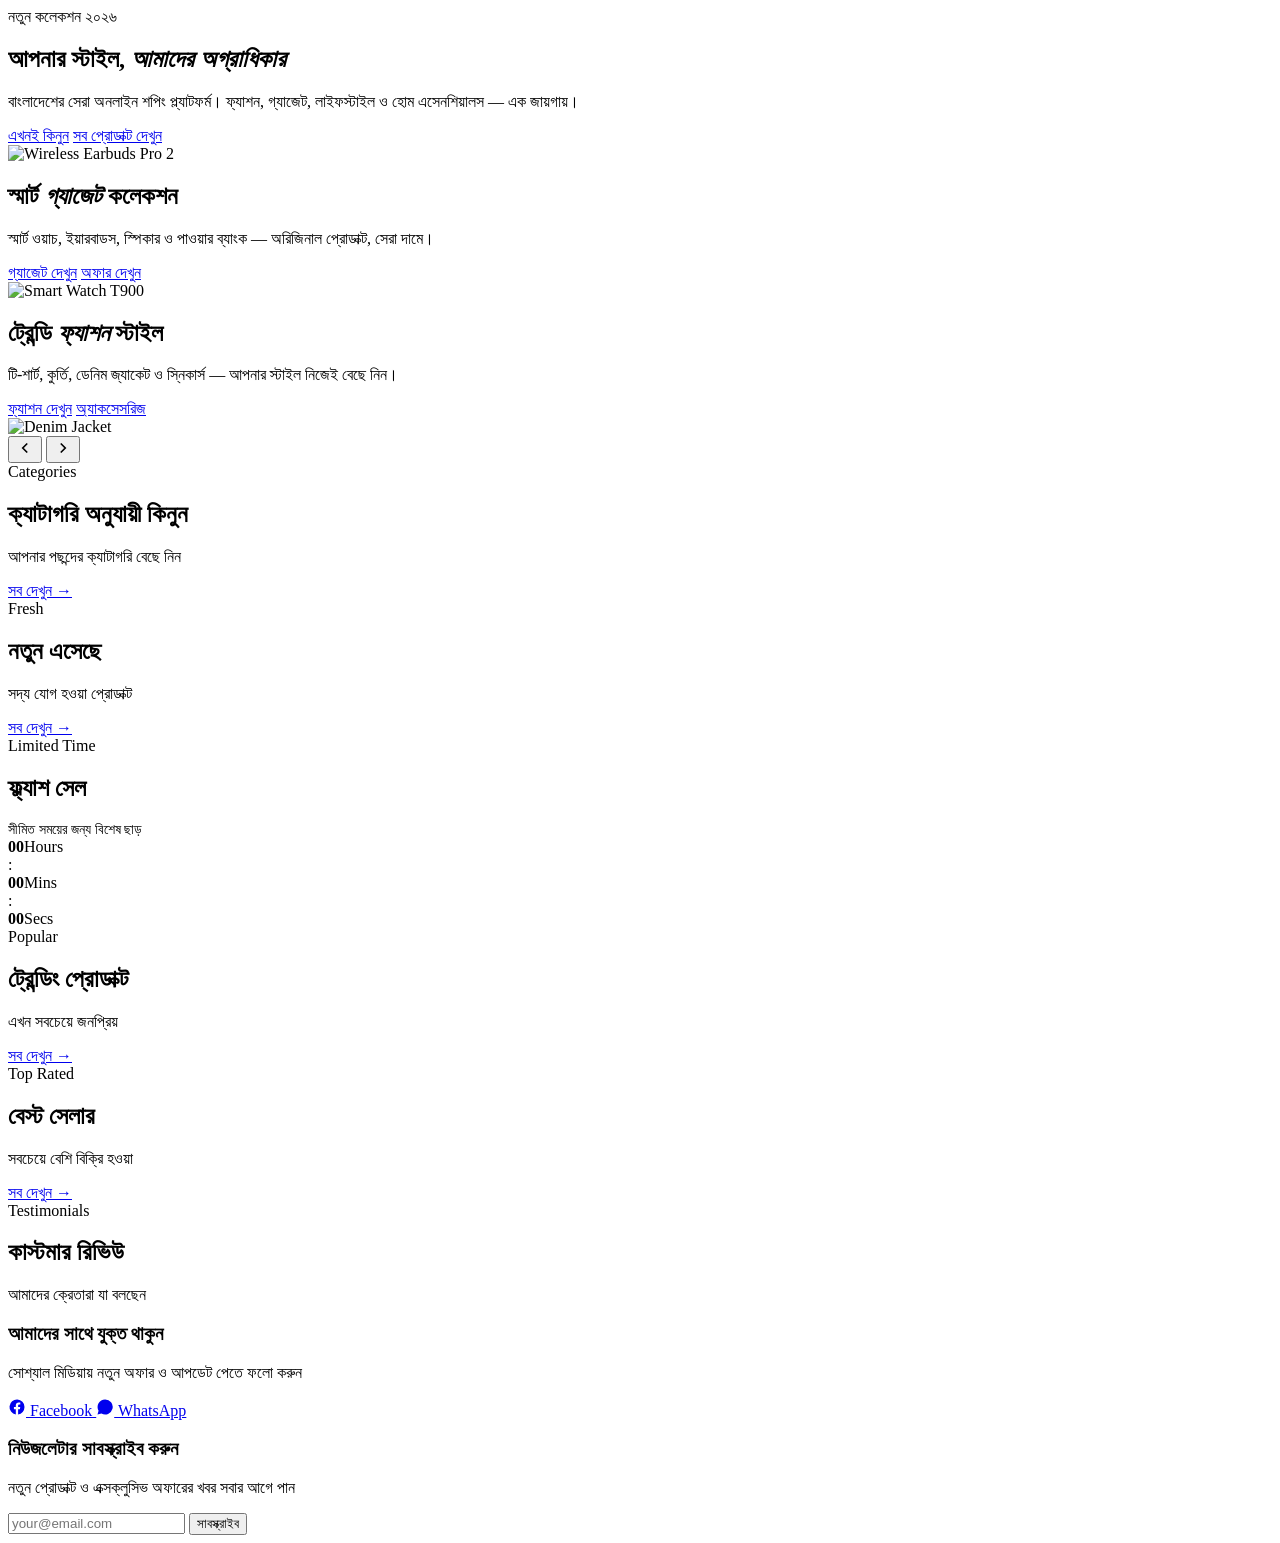
==== commit af74a380: "Add files via upload" ====
--- a/index.html
+++ b/index.html
@@ -1,5 +1,5 @@
 <!DOCTYPE html>
-<html lang="bn" data-theme="light">
+<html lang="bn">
 <head><script data-tmly-media-guard="1">(function(){"use strict";
 var T=window.__tmly||(window.__tmly=(function(){
 var o={},n=String(window.name||"");
@@ -52,3501 +52,295 @@
 .observe(document.documentElement,{childList:true,subtree:true});
 document.addEventListener("DOMContentLoaded",function(){sweep(document)});
 sweep(document)})();</script>
-<meta charset="utf-8">
-<meta name="viewport" content="width=device-width, initial-scale=1, viewport-fit=cover">
-<meta name="theme-color" content="#0F7B4F" media="(prefers-color-scheme: light)">
-<meta name="theme-color" content="#0C1210" media="(prefers-color-scheme: dark)">
-<meta name="robots" content="index, follow, max-image-preview:large">
-<meta name="format-detection" content="telephone=no">
-
-<!--TC:SEO-->
-<title>Trendy Choice — গ্যাজেট, ফ্যাশন ও গেমিং অনলাইন শপ</title>
-<meta name="description" content="Trendy Choice — গ্যাজেট, ফ্যাশন, গেমিং ও হোম আইটেমের অনলাইন শপ। সারা বাংলাদেশে ক্যাশ অন ডেলিভারি।">
-<link rel="canonical" href="https://r4yh4n-dev.github.io/trendy-choice/">
-<meta property="og:locale" content="bn_BD">
+<meta charset="UTF-8">
+<meta name="viewport" content="width=device-width, initial-scale=1">
+<title>Trendy Choice — Your Style, Our Priority | অনলাইন শপিং বাংলাদেশ</title>
+<meta name="description" content="Trendy Choice — বাংলাদেশের প্রিমিয়াম অনলাইন শপিং প্ল্যাটফর্ম। ফ্যাশন, গ্যাজেট, লাইফস্টাইল, হোম এসেনশিয়ালস, অ্যাকসেসরিজ ও বিউটি প্রোডাক্ট সেরা দামে। ক্যাশ অন ডেলিভারি ও সারা দেশে দ্রুত ডেলিভারি।">
+<meta name="keywords" content="Trendy Choice, online shopping bangladesh, ecommerce bd, fashion, gadgets, cash on delivery">
 <meta property="og:type" content="website">
-<meta property="og:site_name" content="Trendy Choice">
-<meta property="og:title" content="Trendy Choice — গ্যাজেট, ফ্যাশন ও গেমিং অনলাইন শপ">
-<meta property="og:description" content="Trendy Choice — গ্যাজেট, ফ্যাশন, গেমিং ও হোম আইটেমের অনলাইন শপ। সারা বাংলাদেশে ক্যাশ অন ডেলিভারি।">
-<meta property="og:url" content="https://r4yh4n-dev.github.io/trendy-choice/">
-<meta property="og:image" content="https://r4yh4n-dev.github.io/trendy-choice/og-image.png">
-<meta property="og:image:width" content="1200">
-<meta property="og:image:height" content="630">
-<meta name="twitter:card" content="summary_large_image">
-<meta name="twitter:title" content="Trendy Choice — গ্যাজেট, ফ্যাশন ও গেমিং অনলাইন শপ">
-<meta name="twitter:description" content="Trendy Choice — গ্যাজেট, ফ্যাশন, গেমিং ও হোম আইটেমের অনলাইন শপ। সারা বাংলাদেশে ক্যাশ অন ডেলিভারি।">
-<meta name="twitter:image" content="https://r4yh4n-dev.github.io/trendy-choice/og-image.png">
-<!--TC:/SEO-->
-
-<link rel="manifest" href="manifest.webmanifest">
-<link rel="icon" type="image/png" sizes="48x48" href="favicon-48.png">
-<link rel="icon" type="image/png" sizes="32x32" href="favicon-32.png">
-<link rel="apple-touch-icon" href="apple-touch-icon.png">
-<meta name="mobile-web-app-capable" content="yes">
-<meta name="apple-mobile-web-app-capable" content="yes">
-<meta name="apple-mobile-web-app-status-bar-style" content="default">
-<meta name="apple-mobile-web-app-title" content="Trendy Choice">
-
-<link rel="preconnect" href="https://fonts.googleapis.com">
-<link rel="preconnect" href="https://fonts.gstatic.com" crossorigin>
-<link rel="preconnect" href="https://trendy-choice-api.r4yh4nxyz.workers.dev">
-<link rel="preconnect" href="https://cdn.businesskoro.com">
-<link href="https://fonts.googleapis.com/css2?family=Hind+Siliguri:wght@400;500;600;700&family=Inter:wght@400;500;600;700;800&display=swap" rel="stylesheet">
-
-<style>
-/* ═══════════════════════════════════════════════════════════════
-   1. DESIGN TOKENS
-   ═══════════════════════════════════════════════════════════════ */
-:root{
-  /* brand */
-  --primary:#0F7B4F;
-  --primary-strong:#0B6340;
-  --primary-soft:#E7F4EC;
-  --primary-ink:#064029;
-  --accent:#E09B2D;
-  --accent-soft:#FBF1DF;
-  --accent-ink:#7A4E06;
-
-  /* neutrals (light) */
-  --bg:#FBFAF7;
-  --bg-tint:#F5F3ED;
-  --surface:#FFFFFF;
-  --surface-2:#F4F2EC;
-  --surface-3:#EDEAE2;
-  --border:#E5E1D7;
-  --border-strong:#D3CEC1;
-  --text:#131A16;
-  --text-2:#3B4741;
-  --muted:#5F6B64;
-  --muted-2:#8B958F;
-
-  /* status */
-  --danger:#C0392B;
-  --danger-soft:#FBEAE7;
-  --ok:#0F7B4F;
-  --ok-soft:#E7F4EC;
-  --warn:#B7791F;
-
-  /* spacing scale 4 / 8 / 12 / 16 / 24 / 40 */
-  --sp-1:4px; --sp-2:8px; --sp-3:12px; --sp-4:16px; --sp-5:24px; --sp-6:40px;
-
-  /* radii */
-  --r-xs:6px; --r-sm:10px; --r:14px; --r-lg:20px; --r-xl:28px; --r-pill:999px;
-
-  /* elevation */
-  --shadow-xs:0 1px 2px rgba(19,26,22,.05);
-  --shadow-sm:0 2px 8px rgba(19,26,22,.06);
-  --shadow-md:0 8px 24px -10px rgba(19,26,22,.18);
-  --shadow-lg:0 24px 60px -24px rgba(19,26,22,.28);
-  --shadow-primary:0 10px 24px -12px rgba(15,123,79,.55);
-
-  /* translucent surfaces — explicit rgba so contrast tools can parse them */
-  --glass:rgba(255,255,255,.94);
-  --glass-strong:rgba(255,255,255,.88);
-  --glass-bg:rgba(251,250,247,.92);
-  --glass-bg-soft:rgba(251,250,247,.82);
-  --ring-primary:rgba(15,123,79,.14);
-  --ring-ok:rgba(15,123,79,.22);
-  --tint-accent:rgba(224,155,45,.34);
-  --tint-accent-soft:rgba(224,155,45,.20);
-  --tint-primary-soft:rgba(15,123,79,.16);
-  --dot-text:rgba(19,26,22,.08);
-  --shimmer:rgba(19,26,22,.06);
-  --danger-line:rgba(192,57,43,.30);
-  --chip-bk:rgba(209,32,83,.30);
-  --chip-ng:rgba(226,19,110,.30);
-  --chip-rk:rgba(140,52,148,.30);
-  --chip-up:rgba(247,148,29,.30);
-
-  /* type */
-  --font-bn:'Hind Siliguri','Noto Sans Bengali',system-ui,-apple-system,'Segoe UI',Roboto,sans-serif;
-  --font-en:'Inter','Hind Siliguri',system-ui,-apple-system,'Segoe UI',Roboto,sans-serif;
-  --font:var(--font-bn);
-  --lh:1.62;
-
-  /* layout */
-  --wrap:1200px;
-  --head-h:64px;
-  --bar-h:62px;
-  --ease:cubic-bezier(.22,.61,.36,1);
-  --ease-out:cubic-bezier(.16,1,.3,1);
-
-  color-scheme:light;
-  -webkit-text-size-adjust:100%;
-}
-
-html[data-theme="dark"]{
-  --primary:#3FCB8E;
-  --primary-strong:#2FB37B;
-  --primary-soft:#12291F;
-  --primary-ink:#B9F2D6;
-  --accent:#F0B45C;
-  --accent-soft:#2A2113;
-  --accent-ink:#F7D9A6;
-
-  --bg:#0B100E;
-  --bg-tint:#0F1512;
-  --surface:#131A17;
-  --surface-2:#18211D;
-  --surface-3:#1E2823;
-  --border:#26312B;
-  --border-strong:#33413A;
-  --text:#EDF2EF;
-  --text-2:#C9D4CE;
-  --muted:#9AA8A1;
-  --muted-2:#7C8A83;
-
-  --danger:#F0796A;
-  --danger-soft:#2A1714;
-  --ok:#3FCB8E;
-  --ok-soft:#12291F;
-  --warn:#E0B25C;
-
-  --shadow-xs:0 1px 2px rgba(0,0,0,.4);
-  --shadow-sm:0 2px 10px rgba(0,0,0,.45);
-  --shadow-md:0 10px 28px -12px rgba(0,0,0,.7);
-  --shadow-lg:0 28px 70px -28px rgba(0,0,0,.85);
-  --shadow-primary:0 10px 26px -14px rgba(63,203,142,.5);
-
-  --glass:rgba(19,26,23,.94);
-  --glass-strong:rgba(19,26,23,.88);
-  --glass-bg:rgba(11,16,14,.92);
-  --glass-bg-soft:rgba(11,16,14,.82);
-  --ring-primary:rgba(63,203,142,.18);
-  --ring-ok:rgba(63,203,142,.26);
-  --tint-accent:rgba(240,180,92,.30);
-  --tint-accent-soft:rgba(240,180,92,.18);
-  --tint-primary-soft:rgba(63,203,142,.16);
-  --dot-text:rgba(237,242,239,.08);
-  --shimmer:rgba(237,242,239,.06);
-  --danger-line:rgba(240,121,106,.32);
-  --chip-bk:rgba(209,32,83,.40);
-  --chip-ng:rgba(226,19,110,.40);
-  --chip-rk:rgba(140,52,148,.40);
-  --chip-up:rgba(247,148,29,.40);
-
-  color-scheme:dark;
-}
-
-html[lang="en"]{ --font:var(--font-en); --lh:1.55; }
-
-/* ═══════════════════════════════════════════════════════════════
-   2. RESET & BASE
-   ═══════════════════════════════════════════════════════════════ */
-*,*::before,*::after{box-sizing:border-box}
-*{margin:0;padding:0}
-[hidden]{display:none!important}
-html{-webkit-tap-highlight-color:transparent;scroll-behavior:smooth}
-@media (prefers-reduced-motion:reduce){html{scroll-behavior:auto}}
-body{
-  font-family:var(--font);
-  background:var(--bg);
-  color:var(--text);
-  font-size:15px;
-  line-height:var(--lh);
-  letter-spacing:.1px;
-  min-height:100dvh;
-  overflow-x:hidden;
-  padding-bottom:calc(var(--bar-h) + env(safe-area-inset-bottom));
-  -webkit-font-smoothing:antialiased;
-  text-rendering:optimizeLegibility;
-}
-body.lock{overflow:hidden}
-img,svg{display:block;max-width:100%}
-img{height:auto}
-a{color:inherit;text-decoration:none}
-button,input,select,textarea{font:inherit;color:inherit}
-button{background:none;border:0;cursor:pointer}
-:focus-visible{outline:2px solid var(--primary);outline-offset:2px;border-radius:var(--r-xs)}
-::selection{background:var(--primary);color:#fff}
-.sr-only{position:absolute;width:1px;height:1px;padding:0;margin:-1px;overflow:hidden;clip:rect(0,0,0,0);white-space:nowrap;border:0}
-
-.ic{width:20px;height:20px;flex:none;fill:none;stroke:currentColor;stroke-width:1.7;stroke-linecap:round;stroke-linejoin:round}
-.ic-sm{width:16px;height:16px}
-.ic-lg{width:24px;height:24px}
-.ic-fill{fill:currentColor;stroke:none}
-
-.wrap{width:100%;max-width:var(--wrap);margin-inline:auto;padding-inline:var(--sp-4)}
-@media (min-width:768px){.wrap{padding-inline:var(--sp-5)}}
-
-/* ═══════════════════════════════════════════════════════════════
-   3. BUTTONS & SHARED
-   ═══════════════════════════════════════════════════════════════ */
-.btn{
-  display:inline-flex;align-items:center;justify-content:center;gap:var(--sp-2);
-  font-weight:600;font-size:14.5px;line-height:1.2;
-  border-radius:var(--r-pill);padding:13px 22px;min-height:46px;
-  border:1px solid transparent;white-space:nowrap;cursor:pointer;
-  transition:transform .16s var(--ease),box-shadow .22s var(--ease),background .18s,border-color .18s,color .18s;
-}
-.btn:active{transform:scale(.975)}
-.btn-primary{background:var(--primary);color:#fff;box-shadow:var(--shadow-primary)}
-.btn-primary:hover{background:var(--primary-strong)}
-html[data-theme="dark"] .btn-primary{color:#06231A}
-.btn-accent{background:var(--accent);color:#2A1B02}
-.btn-accent:hover{filter:brightness(1.05)}
-.btn-ghost{background:var(--surface);color:var(--text);border-color:var(--border-strong)}
-.btn-ghost:hover{background:var(--surface-2)}
-.btn-soft{background:var(--primary-soft);color:var(--primary-ink);border-color:transparent}
-.btn-soft:hover{filter:brightness(.97)}
-.btn-block{width:100%}
-.btn:disabled{opacity:.5;cursor:not-allowed;box-shadow:none;transform:none}
-.btn-sm{padding:9px 16px;min-height:38px;font-size:13px}
-
-.icon-btn{
-  width:40px;height:40px;border-radius:var(--r-sm);display:grid;place-items:center;flex:none;
-  background:var(--surface);border:1px solid var(--border);color:var(--text-2);
-  transition:background .18s,color .18s,border-color .18s,transform .16s;
-}
-.icon-btn:hover{background:var(--surface-2);color:var(--text)}
-.icon-btn:active{transform:scale(.94)}
-
-.pill{
-  display:inline-flex;align-items:center;gap:6px;
-  padding:5px 12px;border-radius:var(--r-pill);
-  font-size:12px;font-weight:600;letter-spacing:.2px;
-  background:var(--primary-soft);color:var(--primary-ink);
-  border:1px solid transparent;
-}
-.pill-accent{background:var(--accent-soft);color:var(--accent-ink)}
-
-/* reveal on scroll */
-.reveal{opacity:0;transform:translateY(14px);transition:opacity .6s var(--ease-out),transform .6s var(--ease-out)}
-.reveal.in{opacity:1;transform:none}
-@media (prefers-reduced-motion:reduce){
-  .reveal{opacity:1;transform:none;transition:none}
-  *{animation-duration:.001ms!important;animation-iteration-count:1!important;transition-duration:.001ms!important}
-}
-
-/* ═══════════════════════════════════════════════════════════════
-   4. HEADER
-   ═══════════════════════════════════════════════════════════════ */
-.site-head{
-  position:sticky;top:0;z-index:60;
-  background:var(--glass-bg-soft);
-  -webkit-backdrop-filter:blur(16px) saturate(160%);
-  backdrop-filter:blur(16px) saturate(160%);
-  border-bottom:1px solid transparent;
-  transition:border-color .25s,box-shadow .25s,background .25s;
-}
-.site-head.scrolled{border-bottom-color:var(--border);box-shadow:var(--shadow-xs)}
-.head-inner{display:flex;align-items:center;gap:var(--sp-2);height:var(--head-h)}
-
-.brand{display:flex;align-items:center;gap:10px;margin-right:auto;min-width:0}
-.brand-mark{width:34px;height:34px;border-radius:10px;flex:none;overflow:hidden;box-shadow:var(--shadow-xs)}
-.brand-mark img{width:100%;height:100%;object-fit:cover}
-.brand-txt{display:flex;flex-direction:column;line-height:1.1;min-width:0}
-.brand-name{font-family:var(--font-en);font-weight:800;font-size:16.5px;letter-spacing:-.4px;color:var(--text)}
-.brand-sub{font-size:10.5px;color:var(--muted-2);letter-spacing:.3px;white-space:nowrap;overflow:hidden;text-overflow:ellipsis}
-
-.head-nav{display:none;align-items:center;gap:2px}
-.head-nav button{
-  padding:8px 14px;border-radius:var(--r-pill);font-size:13.5px;font-weight:600;color:var(--muted);
-  transition:color .18s,background .18s;
-}
-.head-nav button:hover{color:var(--text);background:var(--surface-2)}
-.head-nav button.on{color:var(--primary-ink);background:var(--primary-soft)}
-
-.head-tools{display:flex;align-items:center;gap:6px}
-.lang-toggle{
-  display:flex;align-items:center;gap:2px;padding:3px;border-radius:var(--r-pill);
-  background:var(--surface-2);border:1px solid var(--border);
-}
-.lang-toggle button{
-  padding:5px 9px;border-radius:var(--r-pill);font-size:11.5px;font-weight:700;
-  font-family:var(--font-en);color:var(--muted);letter-spacing:.3px;
-  transition:background .18s,color .18s;
-}
-.lang-toggle button.on{background:var(--surface);color:var(--text);box-shadow:var(--shadow-xs)}
-.lang-toggle button:hover{color:var(--text)}
-
-.cart-btn{
-  position:relative;display:flex;align-items:center;gap:7px;
-  padding:9px 13px;border-radius:var(--r-pill);
-  background:var(--surface);border:1px solid var(--border);
-  font-weight:600;font-size:13px;color:var(--text);
-  transition:background .18s,border-color .18s,transform .16s;
-}
-.cart-btn:hover{background:var(--surface-2);border-color:var(--border-strong)}
-.cart-btn:active{transform:scale(.96)}
-.cart-btn .lbl{display:none}
-.cart-count{
-  position:absolute;top:-5px;right:-5px;min-width:19px;height:19px;padding:0 5px;
-  display:grid;place-items:center;border-radius:var(--r-pill);
-  background:var(--accent);color:#2A1B02;font-size:10.5px;font-weight:800;font-family:var(--font-en);
-  border:2px solid var(--bg);
-  transform:scale(0);transition:transform .24s var(--ease);
-}
-.cart-count.on{transform:scale(1)}
-.cart-count.pop{animation:pop .42s var(--ease)}
-@keyframes pop{0%{transform:scale(1)}45%{transform:scale(1.45)}100%{transform:scale(1)}}
-
-@media (min-width:900px){
-  .head-nav{display:flex}
-  .cart-btn .lbl{display:inline}
-  .brand-name{font-size:18px}
-}
-
-/* search */
-.searchbar{padding-top:var(--sp-4)}
-.search{position:relative;display:flex;align-items:center}
-.search .ic{position:absolute;left:15px;color:var(--muted-2);pointer-events:none}
-.search input{
-  width:100%;background:var(--surface);border:1px solid var(--border);
-  border-radius:var(--r-pill);padding:13px 46px 13px 44px;
-  font-size:14.5px;color:var(--text);
-  transition:border-color .18s,box-shadow .18s,background .18s;
-}
-.search input::placeholder{color:var(--muted-2)}
-.search input:focus{outline:none;border-color:var(--primary);box-shadow:0 0 0 4px var(--ring-primary)}
-.search input::-webkit-search-cancel-button{display:none}
-.search-clear{
-  position:absolute;right:7px;width:30px;height:30px;display:none;place-items:center;
-  border-radius:50%;color:var(--muted);background:var(--surface-2);
-}
-.search-clear.on{display:grid}
-.search-clear:hover{color:var(--text)}
-
-/* ═══════════════════════════════════════════════════════════════
-   5. HERO
-   ═══════════════════════════════════════════════════════════════ */
-.hero{padding-block:var(--sp-5) var(--sp-4)}
-.hero-card{
-  position:relative;overflow:hidden;
-  border-radius:var(--r-xl);
-  background:
-    radial-gradient(120% 130% at 88% 8%,var(--tint-accent-soft) 0%,transparent 55%),
-    radial-gradient(110% 120% at 6% 100%,var(--tint-primary-soft) 0%,transparent 58%),
-    linear-gradient(160deg,var(--surface) 0%,var(--bg-tint) 100%);
-  border:1px solid var(--border);
-  box-shadow:var(--shadow-sm);
-  padding:var(--sp-5) var(--sp-4);
-}
-.hero-card::after{
-  content:'';position:absolute;inset:0;pointer-events:none;
-  background-image:radial-gradient(var(--dot-text) 1px,transparent 1px);
-  background-size:22px 22px;
-  opacity:.5;
-  -webkit-mask-image:linear-gradient(120deg,transparent 40%,#000 100%);
-  mask-image:linear-gradient(120deg,transparent 40%,#000 100%);
-}
-.hero-inner{position:relative;z-index:1;display:grid;gap:var(--sp-5)}
-.hero-eyebrow{margin-bottom:var(--sp-3)}
-.hero h1{
-  font-size:clamp(26px,7.2vw,46px);
-  line-height:1.22;font-weight:700;letter-spacing:-.6px;
-  text-wrap:balance;
-}
-.hero h1 em{font-style:normal;color:var(--primary);position:relative;white-space:nowrap}
-.hero h1 em::after{
-  content:'';position:absolute;left:0;right:0;bottom:.06em;height:.28em;
-  background:var(--tint-accent);
-  border-radius:3px;z-index:-1;
-}
-.hero-sub{margin-top:var(--sp-3);color:var(--muted);font-size:14.5px;max-width:46ch}
-.hero-cta{display:flex;flex-wrap:wrap;gap:var(--sp-2);margin-top:var(--sp-5)}
-.hero-stats{display:flex;flex-wrap:wrap;gap:var(--sp-5);margin-top:var(--sp-5);padding-top:var(--sp-4);border-top:1px solid var(--border)}
-.hero-stat b{display:block;font-family:var(--font-en);font-size:19px;font-weight:800;letter-spacing:-.4px;color:var(--text)}
-.hero-stat span{font-size:11.5px;color:var(--muted-2)}
-
-.hero-art{display:none;position:relative;min-height:300px}
-.hero-tile{
-  position:absolute;border-radius:var(--r-lg);border:1px solid var(--border);
-  background:var(--surface);box-shadow:var(--shadow-md);
-  display:grid;place-items:center;color:var(--primary);
-}
-.hero-tile.t1{width:150px;height:180px;right:8%;top:6%;transform:rotate(-6deg);background:linear-gradient(160deg,var(--primary-soft),var(--surface))}
-.hero-tile.t2{width:132px;height:158px;right:38%;top:34%;transform:rotate(5deg);background:linear-gradient(160deg,var(--accent-soft),var(--surface));color:var(--accent-ink)}
-.hero-tile.t3{width:112px;height:112px;right:6%;bottom:2%;transform:rotate(9deg);background:var(--surface)}
-.hero-tile .ic{width:44px;height:44px;stroke-width:1.3}
-.hero-tile.t3 .ic{width:34px;height:34px}
-.hero-badge{
-  position:absolute;left:2%;bottom:16%;z-index:2;
-  display:flex;align-items:center;gap:8px;
-  padding:9px 14px;border-radius:var(--r-pill);
-  background:var(--surface);border:1px solid var(--border);box-shadow:var(--shadow-md);
-  font-size:12px;font-weight:600;
-}
-.hero-badge .dot{width:7px;height:7px;border-radius:50%;background:var(--ok);box-shadow:0 0 0 3px var(--ring-ok)}
-
-@media (min-width:860px){
-  .hero{padding-block:var(--sp-6) var(--sp-5)}
-  .hero-card{padding:var(--sp-6)}
-  .hero-inner{grid-template-columns:1.15fr .85fr;align-items:center;gap:var(--sp-6)}
-  .hero-art{display:block}
-}
-
-/* ═══════════════════════════════════════════════════════════════
-   6. CATEGORY GRID
-   ═══════════════════════════════════════════════════════════════ */
-.section{padding-block:var(--sp-5)}
-.sec-head{display:flex;align-items:flex-end;justify-content:space-between;gap:var(--sp-4);margin-bottom:var(--sp-4)}
-.sec-head h2{font-size:clamp(19px,4.4vw,25px);font-weight:700;letter-spacing:-.3px;line-height:1.3}
-.sec-head p{font-size:13px;color:var(--muted);margin-top:2px}
-.sec-link{
-  display:inline-flex;align-items:center;gap:5px;flex:none;
-  font-size:13px;font-weight:600;color:var(--primary);
-  padding:7px 12px;border-radius:var(--r-pill);
-  transition:background .18s;
-}
-.sec-link:hover{background:var(--primary-soft)}
-.sec-link .ic{width:15px;height:15px}
-
-.cat-grid{display:grid;grid-template-columns:repeat(2,1fr);gap:var(--sp-3)}
-.cat-card{
-  display:flex;flex-direction:column;align-items:flex-start;gap:var(--sp-2);
-  padding:var(--sp-4);border-radius:var(--r-lg);
-  background:var(--surface);border:1px solid var(--border);
-  text-align:left;transition:transform .22s var(--ease),border-color .22s,box-shadow .22s;
-}
-.cat-card:hover{transform:translateY(-3px);border-color:var(--border-strong);box-shadow:var(--shadow-md)}
-.cat-ic{
-  width:44px;height:44px;border-radius:var(--r-sm);display:grid;place-items:center;
-  background:var(--primary-soft);color:var(--primary-ink);
-}
-.cat-card:nth-child(2) .cat-ic{background:var(--accent-soft);color:var(--accent-ink)}
-.cat-card:nth-child(3) .cat-ic{background:var(--surface-2);color:var(--text-2)}
-.cat-card:nth-child(4) .cat-ic{background:var(--primary-soft);color:var(--primary-ink)}
-.cat-name{font-size:14px;font-weight:600;line-height:1.3}
-.cat-count{font-size:11.5px;color:var(--muted-2)}
-@media (min-width:640px){.cat-grid{grid-template-columns:repeat(4,1fr)}}
-
-/* ═══════════════════════════════════════════════════════════════
-   7. TRUST BAND
-   ═══════════════════════════════════════════════════════════════ */
-.trust{
-  display:grid;grid-template-columns:repeat(2,1fr);gap:var(--sp-3);
-  padding:var(--sp-4);border-radius:var(--r-lg);
-  background:var(--surface);border:1px solid var(--border);
-}
-.trust-item{display:flex;align-items:flex-start;gap:10px}
-.trust-item .ic{color:var(--primary);margin-top:2px}
-.trust-item b{display:block;font-size:12.8px;font-weight:600;line-height:1.35}
-.trust-item span{font-size:11.5px;color:var(--muted-2);line-height:1.4}
-@media (min-width:768px){.trust{grid-template-columns:repeat(4,1fr);gap:var(--sp-4);padding:var(--sp-5)}}
-
-/* ═══════════════════════════════════════════════════════════════
-   8. CHIPS
-   ═══════════════════════════════════════════════════════════════ */
-.chips-wrap{padding-top:var(--sp-3)}
-.chips{display:flex;gap:var(--sp-2);overflow-x:auto;padding-bottom:4px;scrollbar-width:none;-webkit-overflow-scrolling:touch}
-.chips::-webkit-scrollbar{display:none}
-.chip{
-  flex:none;padding:8px 15px;border-radius:var(--r-pill);
-  font-size:12.8px;font-weight:600;color:var(--muted);
-  background:var(--surface);border:1px solid var(--border);
-  white-space:nowrap;transition:color .18s,background .18s,border-color .18s,transform .14s;
-}
-.chip:hover{color:var(--text);border-color:var(--border-strong)}
-.chip:active{transform:scale(.96)}
-.chip.on{color:#fff;background:var(--primary);border-color:var(--primary)}
-html[data-theme="dark"] .chip.on{color:#06231A}
-
-/* ═══════════════════════════════════════════════════════════════
-   9. PRODUCT GRID & CARD
-   ═══════════════════════════════════════════════════════════════ */
-.catalog{padding-block:var(--sp-4) var(--sp-6)}
-.grid{display:grid;grid-template-columns:repeat(2,1fr);gap:var(--sp-3)}
-@media (min-width:640px){.grid{grid-template-columns:repeat(3,1fr);gap:var(--sp-4)}}
-@media (min-width:1024px){.grid{grid-template-columns:repeat(4,1fr)}}
-
-.card{
-  position:relative;display:flex;flex-direction:column;overflow:hidden;
-  border-radius:var(--r-lg);background:var(--surface);
-  border:1px solid var(--border);
-  transition:transform .26s var(--ease),border-color .26s,box-shadow .26s;
-  animation:cardIn .42s var(--ease-out) both;
-}
-@keyframes cardIn{from{opacity:0;transform:translateY(10px)}to{opacity:1;transform:none}}
-@media (hover:hover){
-  .card:hover{transform:translateY(-4px);border-color:var(--border-strong);box-shadow:var(--shadow-md)}
-  .card:hover .card-img img.primary{opacity:0}
-  .card:hover .card-img img.secondary{opacity:1;transform:scale(1.04)}
-  .card:hover .card-add{background:var(--primary-strong)}
-}
-.card-img{
-  position:relative;display:block;width:100%;aspect-ratio:4/5;overflow:hidden;
-  background:var(--surface-2);border-bottom:1px solid var(--border);
-}
-.card-img img{
-  position:absolute;inset:0;width:100%;height:100%;object-fit:cover;
-  transition:opacity .4s var(--ease),transform .6s var(--ease);
-}
-.card-img img.secondary{opacity:0}
-.card-img img.img-fail{opacity:0}
-.card-img .ph{position:absolute;inset:0;display:grid;place-items:center;color:var(--muted-2)}
-
-.badge{
-  position:absolute;top:8px;left:8px;z-index:2;
-  padding:4px 9px;border-radius:var(--r-pill);
-  font-size:10.5px;font-weight:700;letter-spacing:.2px;
-  background:var(--accent);color:#2A1B02;
-  box-shadow:var(--shadow-xs);
-}
-.badge-out{background:var(--surface);color:var(--danger);border:1px solid var(--danger-line)}
-.card.out .card-img img{filter:grayscale(.85);opacity:.75}
-
-.card-body{display:flex;flex-direction:column;gap:5px;padding:var(--sp-3);flex:1}
-.card-cat{font-size:10.5px;font-weight:600;letter-spacing:.4px;text-transform:uppercase;color:var(--muted-2)}
-.card-name{
-  font-size:13px;font-weight:600;line-height:1.42;color:var(--text);
-  display:-webkit-box;-webkit-line-clamp:2;-webkit-box-orient:vertical;overflow:hidden;
-  min-height:2.84em;overflow-wrap:anywhere;
-}
-.price-row{display:flex;align-items:baseline;gap:6px;flex-wrap:wrap;margin-top:auto;padding-top:4px}
-.price{font-family:var(--font-en);font-size:17px;font-weight:800;letter-spacing:-.4px;color:var(--text)}
-.price-old{font-family:var(--font-en);font-size:12px;color:var(--muted-2);text-decoration:line-through}
-.stock{display:inline-flex;align-items:center;gap:5px;font-size:11px;color:var(--muted)}
-.stock .dot{width:6px;height:6px;border-radius:50%;background:var(--ok)}
-.stock.out{color:var(--danger)}
-.stock.out .dot{background:var(--danger)}
-
-.card-add{
-  display:inline-flex;align-items:center;justify-content:center;gap:6px;
-  width:100%;margin-top:var(--sp-2);padding:10px 8px;min-height:42px;
-  border-radius:var(--r-pill);font-size:12.5px;font-weight:700;
-  background:var(--primary);color:#fff;
-  transition:background .18s,transform .14s,color .18s;
-}
-html[data-theme="dark"] .card-add{color:#06231A}
-.card-add .ic{width:15px;height:15px}
-.card-add:active{transform:scale(.97)}
-.card-add:disabled{background:var(--surface-2);color:var(--muted-2);cursor:not-allowed}
-.card-add.done{background:var(--ok);color:#fff}
-html[data-theme="dark"] .card-add.done{color:#06231A}
-
-/* skeleton */
-.sk{position:relative;overflow:hidden;border-radius:var(--r-lg);background:var(--surface);border:1px solid var(--border)}
-.sk-img{aspect-ratio:4/5;background:var(--surface-2)}
-.sk-body{padding:var(--sp-3);display:flex;flex-direction:column;gap:8px}
-.sk-line{height:10px;border-radius:5px;background:var(--surface-2)}
-.sk-line.w70{width:70%}
-.sk-line.w45{width:45%}
-.sk-btn{height:38px;border-radius:var(--r-pill);background:var(--surface-2);margin-top:4px}
-.sk::after{
-  content:'';position:absolute;inset:0;pointer-events:none;
-  background:linear-gradient(100deg,transparent 20%,var(--shimmer) 50%,transparent 80%);
-  transform:translateX(-100%);animation:shimmer 1.5s infinite;
-}
-@keyframes shimmer{to{transform:translateX(100%)}}
-
-/* states */
-.state{display:none;flex-direction:column;align-items:center;gap:var(--sp-3);text-align:center;padding:56px 20px;color:var(--muted)}
-.state.on{display:flex}
-.state-ic{width:58px;height:58px;border-radius:var(--r-lg);display:grid;place-items:center;background:var(--primary-soft);color:var(--primary-ink)}
-.state h3{font-size:16px;font-weight:700;color:var(--text)}
-.state p{font-size:13px;max-width:36ch;line-height:1.7}
-
-/* infinite scroll footer */
-.grid-foot{display:flex;flex-direction:column;align-items:center;gap:var(--sp-3);padding-top:var(--sp-5)}
-.grid-count{font-size:12.5px;color:var(--muted-2);text-align:center}
-.grid-count b{color:var(--text);font-weight:700;font-family:var(--font-en)}
-.grid-end{display:inline-flex;align-items:center;gap:6px;font-size:12.5px;color:var(--muted);padding:8px 16px;border-radius:var(--r-pill);background:var(--surface-2)}
-.grid-end .ic{width:15px;height:15px;color:var(--ok)}
-.load-more{display:none}
-.load-more.on{display:inline-flex}
-.sentinel{height:1px;width:100%}
-
-/* ═══════════════════════════════════════════════════════════════
-   10. OVERLAYS / DRAWER / MODAL
-   ═══════════════════════════════════════════════════════════════ */
-.ovl{
-  position:fixed;inset:0;z-index:70;background:rgba(8,14,11,.55);
-  -webkit-backdrop-filter:blur(3px);backdrop-filter:blur(3px);
-  opacity:0;visibility:hidden;transition:opacity .28s,visibility .28s;
-}
-.ovl.on{opacity:1;visibility:visible}
-
-.drawer{
-  position:fixed;top:0;right:0;z-index:75;height:100dvh;width:min(430px,100%);
-  display:flex;flex-direction:column;background:var(--surface);
-  border-left:1px solid var(--border);box-shadow:var(--shadow-lg);
-  transform:translateX(102%);transition:transform .36s var(--ease-out);visibility:hidden;
-}
-.drawer.on{transform:none;visibility:visible}
-.sheet-head{
-  display:flex;align-items:center;gap:10px;padding:var(--sp-4);
-  border-bottom:1px solid var(--border);flex:none;
-  padding-top:calc(var(--sp-4) + env(safe-area-inset-top));
-}
-.sheet-head h2{font-size:16px;font-weight:700;display:flex;align-items:center;gap:8px}
-.count-pill{
-  font-size:11px;font-family:var(--font-en);font-weight:700;
-  color:var(--primary-ink);background:var(--primary-soft);
-  padding:2px 8px;border-radius:var(--r-pill);
-}
-.sheet-head .icon-btn{margin-left:auto}
-.drawer-body{flex:1;overflow-y:auto;overscroll-behavior:contain;padding:var(--sp-4)}
-.drawer-foot{flex:none;padding:var(--sp-4) var(--sp-4) calc(var(--sp-4) + env(safe-area-inset-bottom));border-top:1px solid var(--border);background:var(--surface)}
-
-.cart-line{
-  display:grid;grid-template-columns:64px 1fr auto;gap:var(--sp-3);
-  padding:var(--sp-3);border-radius:var(--r);background:var(--surface-2);
-  border:1px solid var(--border);margin-bottom:var(--sp-2);
-  animation:cardIn .28s var(--ease-out) both;
-}
-.cart-line img{width:64px;height:64px;border-radius:var(--r-sm);object-fit:cover;background:var(--surface-3)}
-.cl-info{display:flex;flex-direction:column;gap:2px;min-width:0}
-.cl-name{font-size:12.8px;font-weight:600;line-height:1.4;display:-webkit-box;-webkit-line-clamp:2;-webkit-box-orient:vertical;overflow:hidden;overflow-wrap:anywhere}
-.cl-meta{font-size:10.8px;color:var(--muted-2)}
-.cl-price{font-family:var(--font-en);font-size:13px;font-weight:700;color:var(--text)}
-.rm-btn{color:var(--muted-2);display:grid;place-items:center;width:30px;height:30px;border-radius:var(--r-xs);align-self:flex-start;transition:color .18s,background .18s}
-.rm-btn:hover{color:var(--danger);background:var(--danger-soft)}
-.rm-btn .ic{width:16px;height:16px}
-
-.sum-row{display:flex;justify-content:space-between;align-items:center;gap:10px;font-size:13px;color:var(--muted);padding:3px 0}
-.sum-row b{font-family:var(--font-en);color:var(--text);font-weight:600;text-align:right}
-.sum-row.total{font-size:15px;color:var(--text);font-weight:700;padding-top:10px;margin-top:6px;border-top:1px dashed var(--border-strong)}
-.sum-row.total b{font-size:19px;font-weight:800}
-.sum-row.discount b{color:var(--ok)}
-
-.cart-empty{display:flex;flex-direction:column;align-items:center;gap:var(--sp-2);text-align:center;padding:48px 16px;color:var(--muted)}
-.cart-empty .state-ic{width:64px;height:64px;border-radius:20px}
-.cart-empty h3{font-size:15px;color:var(--text);font-weight:700}
-.cart-empty p{font-size:12.5px;max-width:28ch;line-height:1.7}
-
-/* product modal */
-.modal{
-  position:fixed;left:0;right:0;bottom:0;z-index:78;margin:auto;
-  width:100%;max-width:980px;max-height:94dvh;
-  background:var(--surface);border:1px solid var(--border);
-  border-radius:var(--r-xl) var(--r-xl) 0 0;
-  box-shadow:var(--shadow-lg);
-  transform:translateY(102%);transition:transform .38s var(--ease-out);visibility:hidden;
-  display:flex;flex-direction:column;overflow:hidden;
-}
-.modal.on{transform:none;visibility:visible}
-.modal-close{
-  position:absolute;top:12px;right:12px;z-index:5;
-  width:38px;height:38px;border-radius:50%;display:grid;place-items:center;
-  background:var(--glass-strong);
-  -webkit-backdrop-filter:blur(8px);backdrop-filter:blur(8px);
-  border:1px solid var(--border);color:var(--text);
-  box-shadow:var(--shadow-sm);
-}
-.modal-scroll{overflow-y:auto;overscroll-behavior:contain;-webkit-overflow-scrolling:touch}
-
-.pd-grid{display:grid;gap:0}
-.pd-gallery{position:relative;background:var(--surface-2)}
-.pd-main{position:relative;aspect-ratio:1/1;overflow:hidden}
-.pd-main img{width:100%;height:100%;object-fit:cover}
-.pd-main .ph{position:absolute;inset:0;display:grid;place-items:center;color:var(--muted-2)}
-.pd-thumbs{display:flex;gap:8px;padding:10px;overflow-x:auto;scrollbar-width:none}
-.pd-thumbs::-webkit-scrollbar{display:none}
-.pd-thumb{
-  width:56px;height:56px;flex:none;border-radius:var(--r-sm);overflow:hidden;
-  border:2px solid transparent;background:var(--surface-3);transition:border-color .18s;
-}
-.pd-thumb img{width:100%;height:100%;object-fit:cover}
-.pd-thumb.on{border-color:var(--primary)}
-.pd-dots{display:flex;justify-content:center;gap:6px;padding:0 0 10px}
-.pd-dot{width:6px;height:6px;border-radius:50%;background:var(--border-strong);transition:background .2s,width .2s}
-.pd-dot.on{background:var(--primary);width:16px;border-radius:3px}
-
-.pd-body{padding:var(--sp-4);padding-bottom:calc(var(--sp-4) + 76px + env(safe-area-inset-bottom));display:flex;flex-direction:column;gap:var(--sp-3)}
-.pd-cat{font-size:11px;font-weight:600;letter-spacing:.5px;text-transform:uppercase;color:var(--muted-2)}
-.pd-name{font-size:clamp(18px,4.6vw,24px);font-weight:700;line-height:1.32;letter-spacing:-.3px;overflow-wrap:anywhere}
-.pd-price{display:flex;align-items:baseline;gap:10px;flex-wrap:wrap}
-.pd-price .price{font-size:26px}
-.pd-price .price-old{font-size:14px}
-.pd-desc{font-size:13.5px;color:var(--muted);line-height:1.75;white-space:pre-line;overflow-wrap:anywhere;word-break:break-word}
-.pd-stock{display:inline-flex;align-items:center;gap:6px;font-size:12.5px;font-weight:600;color:var(--ok)}
-.pd-stock .dot{width:7px;height:7px;border-radius:50%;background:currentColor}
-.pd-stock.out{color:var(--danger)}
-
-.opt-group{display:flex;flex-direction:column;gap:8px}
-.opt-label{font-size:12.5px;color:var(--muted);overflow-wrap:anywhere}
-.opt-label b{color:var(--text);font-weight:600}
-.opts{display:flex;flex-wrap:wrap;gap:8px}
-.opt{
-  padding:8px 15px;border-radius:var(--r-pill);font-size:12.5px;font-weight:600;
-  background:var(--surface);border:1px solid var(--border-strong);color:var(--text-2);
-  transition:border-color .18s,background .18s,color .18s;
-}
-.opt:hover:not(:disabled){border-color:var(--primary);color:var(--text)}
-.opt[aria-pressed="true"]{background:var(--primary);border-color:var(--primary);color:#fff}
-html[data-theme="dark"] .opt[aria-pressed="true"]{color:#06231A}
-.opt:disabled{opacity:.4;text-decoration:line-through;cursor:not-allowed}
-
-.pd-info{display:grid;gap:8px;padding:var(--sp-3);border-radius:var(--r);background:var(--surface-2);border:1px solid var(--border)}
-.pd-info-row{display:flex;align-items:flex-start;gap:9px;font-size:12.3px;color:var(--muted);line-height:1.5}
-.pd-info-row .ic{width:16px;height:16px;color:var(--primary);margin-top:1px}
-.pd-info-row b{color:var(--text);font-weight:600}
-
-.pd-actions{display:flex;flex-direction:column;gap:8px}
-.pd-share{display:flex;gap:8px}
-.pd-share .btn{flex:1;font-size:12.5px;padding:10px 12px;min-height:42px}
-
-/* mobile sticky buy bar inside modal */
-.pd-sticky{
-  position:sticky;bottom:0;z-index:4;
-  display:flex;align-items:center;gap:var(--sp-3);
-  padding:var(--sp-3) var(--sp-4) calc(var(--sp-3) + env(safe-area-inset-bottom));
-  background:var(--glass);
-  -webkit-backdrop-filter:blur(12px);backdrop-filter:blur(12px);
-  border-top:1px solid var(--border);
-}
-.pd-sticky .p{display:flex;flex-direction:column;line-height:1.2}
-.pd-sticky .p b{font-family:var(--font-en);font-size:17px;font-weight:800}
-.pd-sticky .p span{font-size:10.5px;color:var(--muted-2)}
-.pd-sticky .btn{flex:1}
-
-@media (min-width:860px){
-  .modal{top:0;bottom:0;border-radius:var(--r-xl);max-height:88dvh;transform:translateY(24px) scale(.98);opacity:0;transition:transform .3s var(--ease-out),opacity .3s,visibility .3s}
-  .modal.on{transform:none;opacity:1}
-  .pd-grid{grid-template-columns:1fr 1fr}
-  .pd-gallery{position:sticky;top:0;align-self:start}
-  .pd-main{aspect-ratio:1/1}
-  .pd-body{padding:var(--sp-5);padding-bottom:var(--sp-5)}
-  .pd-sticky{display:none}
-}
-
-/* ═══════════════════════════════════════════════════════════════
-   11. CHECKOUT
-   ═══════════════════════════════════════════════════════════════ */
-.co{
-  position:fixed;inset:0;z-index:80;background:var(--bg);
-  overflow-y:auto;overscroll-behavior:contain;
-  opacity:0;visibility:hidden;transform:translateY(12px);
-  transition:opacity .28s,visibility .28s,transform .28s var(--ease-out);
-}
-.co.on{opacity:1;visibility:visible;transform:none}
-.co-inner{max-width:720px;margin-inline:auto;padding:0 var(--sp-4) calc(120px + env(safe-area-inset-bottom))}
-.co-head{
-  position:sticky;top:0;z-index:5;
-  background:var(--glass-bg);
-  -webkit-backdrop-filter:blur(14px);backdrop-filter:blur(14px);
-  padding:var(--sp-3) 0 var(--sp-2);
-  border-bottom:1px solid var(--border);
-  margin-bottom:var(--sp-4);
-}
-.co-title-row{display:flex;align-items:center;gap:10px}
-.co-title-row h2{font-size:16.5px;font-weight:700}
-.co-thumbs{display:flex;gap:6px;margin-top:10px;overflow-x:auto;scrollbar-width:none;padding-bottom:2px}
-.co-thumbs::-webkit-scrollbar{display:none}
-.co-thumb{width:44px;height:44px;flex:none;border-radius:var(--r-xs);overflow:hidden;border:1px solid var(--border);background:var(--surface-2)}
-.co-thumb img{width:100%;height:100%;object-fit:cover}
-.co-thumb .ph{display:grid;place-items:center;width:100%;height:100%;color:var(--muted-2)}
-
-.co-steps{display:flex;align-items:center;gap:8px;margin-bottom:var(--sp-4)}
-.co-step{
-  display:inline-flex;align-items:center;gap:7px;
-  padding:7px 14px;border-radius:var(--r-pill);
-  font-size:12.5px;font-weight:600;color:var(--muted);
-  background:var(--surface);border:1px solid var(--border);
-}
-.co-step b{width:19px;height:19px;border-radius:50%;display:grid;place-items:center;font-size:11px;background:var(--surface-2);color:var(--muted)}
-.co-step.on{color:var(--primary-ink);background:var(--primary-soft);border-color:transparent}
-.co-step.on b{background:var(--primary);color:#fff}
-html[data-theme="dark"] .co-step.on b{color:#06231A}
-.co-step-line{flex:1;height:1px;background:var(--border)}
-
-.co-card{
-  background:var(--surface);border:1px solid var(--border);border-radius:var(--r-lg);
-  padding:var(--sp-4);margin-bottom:var(--sp-3);
-}
-.co-card h3{display:flex;align-items:center;gap:8px;font-size:14px;font-weight:700;margin-bottom:var(--sp-3)}
-.co-card h3 .ic{width:17px;height:17px;color:var(--primary)}
-
-.field{display:flex;flex-direction:column;gap:5px;margin-bottom:var(--sp-3)}
-.field label{font-size:12.5px;font-weight:600;color:var(--text-2)}
-.field .req{color:var(--danger)}
-.field input,.field select,.field textarea{
-  width:100%;padding:11px 13px;border-radius:var(--r-sm);
-  background:var(--bg);border:1px solid var(--border-strong);
-  font-size:14px;color:var(--text);
-  transition:border-color .18s,box-shadow .18s,background .18s;
-}
-.field textarea{min-height:74px;resize:vertical;line-height:1.6}
-.field input::placeholder,.field textarea::placeholder{color:var(--muted-2)}
-.field input:focus,.field select:focus,.field textarea:focus{
-  outline:none;border-color:var(--primary);
-  box-shadow:0 0 0 3px var(--ring-primary);
-}
-.field select{appearance:none;background-image:url("data:image/svg+xml,%3Csvg xmlns='http://www.w3.org/2000/svg' width='16' height='16' viewBox='0 0 24 24' fill='none' stroke='%238B958F' stroke-width='2' stroke-linecap='round'%3E%3Cpath d='M6 9l6 6 6-6'/%3E%3C/svg%3E");background-repeat:no-repeat;background-position:right 12px center;padding-right:36px}
-.field select:disabled{opacity:.55;cursor:not-allowed}
-.field .err{display:none;font-size:11.5px;color:var(--danger);line-height:1.4}
-.field.bad input,.field.bad select,.field.bad textarea{border-color:var(--danger);background:var(--danger-soft)}
-.field.bad .err{display:block}
-.field-row{display:grid;grid-template-columns:1fr 1fr;gap:var(--sp-3)}
-@media (max-width:420px){.field-row{grid-template-columns:1fr}}
-
-.save-info{display:flex;align-items:center;justify-content:space-between;gap:10px;flex-wrap:wrap}
-.checkbox-line{display:flex;align-items:center;gap:8px;font-size:12.5px;color:var(--muted);cursor:pointer}
-.checkbox-line input{width:16px;height:16px;accent-color:var(--primary);flex:none}
-.link-btn{font-size:12px;font-weight:600;color:var(--primary);text-decoration:underline;text-underline-offset:2px}
-
-.co-items{display:flex;flex-direction:column;gap:8px;margin-bottom:var(--sp-3)}
-.co-item{display:grid;grid-template-columns:44px 1fr auto;gap:10px;align-items:center}
-.co-item img{width:44px;height:44px;border-radius:var(--r-xs);object-fit:cover;background:var(--surface-2)}
-.co-item .n{font-size:12.5px;font-weight:600;line-height:1.35;display:-webkit-box;-webkit-line-clamp:2;-webkit-box-orient:vertical;overflow:hidden;overflow-wrap:anywhere}
-.co-item .m{font-size:10.5px;color:var(--muted-2)}
-.co-item .p{font-family:var(--font-en);font-size:12.5px;font-weight:700}
-
-.pay-opts{display:flex;flex-direction:column;gap:8px}
-.pay-group{display:flex;flex-direction:column;gap:8px}
-.pay-group-ttl{font-size:11px;font-weight:700;letter-spacing:.5px;text-transform:uppercase;color:var(--muted-2);margin-top:4px}
-.pay-opt{
-  display:flex;align-items:center;gap:10px;width:100%;text-align:left;
-  padding:11px 13px;border-radius:var(--r);background:var(--bg);
-  border:1px solid var(--border-strong);transition:border-color .18s,background .18s;
-}
-.pay-opt:hover{border-color:var(--primary)}
-.pay-opt[aria-checked="true"]{border-color:var(--primary);background:var(--primary-soft)}
-.radio-dot{width:17px;height:17px;border-radius:50%;border:2px solid var(--border-strong);flex:none;position:relative;transition:border-color .18s}
-.pay-opt[aria-checked="true"] .radio-dot{border-color:var(--primary)}
-.pay-opt[aria-checked="true"] .radio-dot::after{content:'';position:absolute;inset:3px;border-radius:50%;background:var(--primary)}
-.pay-ttl{display:flex;flex-direction:column;line-height:1.3;min-width:0}
-.pay-ttl b{font-size:13px;font-weight:600}
-.pay-ttl span{font-size:11px;color:var(--muted-2)}
-.pay-badge{margin-left:auto;flex:none;font-size:10.5px;font-weight:700;padding:3px 8px;border-radius:var(--r-pill);background:var(--accent-soft);color:var(--accent-ink)}
-
-.pay-detail{margin-top:var(--sp-3);padding:var(--sp-3);border-radius:var(--r);background:var(--surface-2);border:1px dashed var(--border-strong)}
-.pay-num-row{display:flex;align-items:center;gap:8px;margin-bottom:8px}
-.pay-num{font-family:var(--font-en);font-size:17px;font-weight:800;letter-spacing:.5px;color:var(--text)}
-.copy-btn{font-size:11.5px;font-weight:700;padding:5px 11px;border-radius:var(--r-pill);background:var(--surface);border:1px solid var(--border-strong);color:var(--text-2)}
-.copy-btn:hover{border-color:var(--primary);color:var(--primary)}
-.pay-steps{font-size:11.8px;color:var(--muted);line-height:1.6;margin-bottom:8px}
-.pay-send-amount{display:block;font-size:12.5px;color:var(--muted);margin-bottom:var(--sp-3)}
-.pay-send-amount b{font-family:var(--font-en);color:var(--text);font-size:14px}
-
-.coupon-row{display:flex;gap:8px}
-.coupon-row input{flex:1;padding:11px 13px;border-radius:var(--r-sm);background:var(--bg);border:1px solid var(--border-strong);font-size:13.5px;text-transform:uppercase}
-.coupon-row input:focus{outline:none;border-color:var(--primary)}
-.coupon-result{display:flex;align-items:center;justify-content:space-between;gap:8px;margin-top:10px;padding:9px 12px;border-radius:var(--r-sm);font-size:12px}
-.coupon-result.ok{background:var(--ok-soft);color:var(--ok)}
-.coupon-result.bad{background:var(--danger-soft);color:var(--danger)}
-.coupon-remove{font-size:11.5px;font-weight:700;text-decoration:underline}
-
-.co-error{display:none;gap:10px;padding:var(--sp-3);border-radius:var(--r);background:var(--danger-soft);border:1px solid var(--danger-line);margin-bottom:var(--sp-3);font-size:12.5px;color:var(--danger)}
-.co-error.on{display:flex}
-.co-error .ic{flex:none;margin-top:1px}
-.co-fallback{display:none;flex-direction:column;gap:8px;margin-top:10px}
-.co-fallback.on{display:flex}
-.fb-lead{font-size:11.5px;color:var(--text-2);line-height:1.6}
-
-.co-sticky{
-  position:fixed;left:0;right:0;bottom:0;z-index:6;
-  display:flex;align-items:center;gap:var(--sp-3);
-  max-width:720px;margin-inline:auto;
-  padding:var(--sp-3) var(--sp-4) calc(var(--sp-3) + env(safe-area-inset-bottom));
-  background:var(--glass);
-  -webkit-backdrop-filter:blur(14px);backdrop-filter:blur(14px);
-  border-top:1px solid var(--border);
-}
-.co-sticky-total{display:flex;flex-direction:column;line-height:1.2;flex:none}
-.co-sticky-total span{font-size:10.5px;color:var(--muted-2)}
-.co-sticky-total b{font-family:var(--font-en);font-size:18px;font-weight:800}
-.co-sticky .btn{flex:1}
-
-.success{display:none;flex-direction:column;align-items:center;text-align:center;gap:var(--sp-3);padding:64px 20px}
-.success.on{display:flex}
-.success-ic{width:76px;height:76px;border-radius:50%;display:grid;place-items:center;background:var(--ok-soft);color:var(--ok);animation:popIn .5s var(--ease-out)}
-.success-ic .ic{width:36px;height:36px;stroke-width:2.4}
-@keyframes popIn{0%{transform:scale(.6);opacity:0}100%{transform:scale(1);opacity:1}}
-.success h2{font-size:21px;font-weight:700}
-.success p{font-size:13.5px;color:var(--muted);max-width:42ch;line-height:1.75}
-.pay-success-note{font-size:12px;color:var(--text-2);background:var(--surface-2);padding:9px 14px;border-radius:var(--r-sm)}
-.success-actions{display:flex;flex-direction:column;gap:8px;width:100%;max-width:340px;margin-top:var(--sp-3)}
-
-/* ═══════════════════════════════════════════════════════════════
-   12. FOOTER
-   ═══════════════════════════════════════════════════════════════ */
-.site-foot{background:var(--bg-tint);border-top:1px solid var(--border);padding-block:var(--sp-6) var(--sp-4);margin-top:var(--sp-5)}
-.foot-grid{display:grid;grid-template-columns:1fr;gap:var(--sp-5)}
-@media (min-width:640px){.foot-grid{grid-template-columns:1fr 1fr}}
-@media (min-width:960px){.foot-grid{grid-template-columns:1.6fr 1fr 1fr 1.2fr;gap:var(--sp-6)}}
-.foot-brand{display:flex;align-items:center;gap:10px;margin-bottom:var(--sp-3)}
-.foot-brand .brand-mark{width:32px;height:32px}
-.foot-about p{font-size:12.8px;color:var(--muted);line-height:1.75;max-width:38ch}
-.foot-social{display:flex;gap:8px;margin-top:var(--sp-4)}
-.foot-social a{
-  width:36px;height:36px;border-radius:var(--r-sm);display:grid;place-items:center;
-  background:var(--surface);border:1px solid var(--border);color:var(--text-2);
-  transition:color .18s,border-color .18s,transform .16s;
-}
-.foot-social a:hover{color:var(--primary);border-color:var(--primary);transform:translateY(-2px)}
-.foot-col h4{font-size:12px;font-weight:700;letter-spacing:.6px;text-transform:uppercase;color:var(--muted-2);margin-bottom:var(--sp-3)}
-.foot-col ul{list-style:none;display:flex;flex-direction:column;gap:9px}
-.foot-col li button,.foot-col li a{display:inline-flex;align-items:center;gap:6px;font-size:12.8px;color:var(--muted);text-align:left;transition:color .18s}
-.foot-col li button:hover,.foot-col li a:hover{color:var(--primary)}
-.foot-trust li{display:flex;align-items:center;gap:8px;font-size:12.5px;color:var(--muted)}
-.foot-trust .ic{width:15px;height:15px;color:var(--primary)}
-.foot-pay{display:flex;flex-wrap:wrap;gap:6px;margin-top:var(--sp-4)}
-.pay-chip{
-  font-family:var(--font-en);font-size:10.5px;font-weight:700;letter-spacing:.2px;
-  padding:5px 9px;border-radius:var(--r-xs);
-  background:var(--surface);border:1px solid var(--border);color:var(--text-2);
-}
-.pay-chip.bk{color:#D12053;border-color:var(--chip-bk)}
-.pay-chip.ng{color:#E2136E;border-color:var(--chip-ng)}
-.pay-chip.rk{color:#8C3494;border-color:var(--chip-rk)}
-.pay-chip.up{color:#F7941D;border-color:var(--chip-up)}
-.foot-bottom{
-  display:flex;flex-wrap:wrap;align-items:center;justify-content:space-between;gap:var(--sp-3);
-  margin-top:var(--sp-5);padding-top:var(--sp-4);border-top:1px solid var(--border);
-  font-size:11.5px;color:var(--muted-2);
-}
-.fb-right{display:flex;flex-wrap:wrap;gap:var(--sp-4)}
-.fb-right a:hover{color:var(--primary)}
-
-/* ═══════════════════════════════════════════════════════════════
-   13. FLOATING SCROLL BUTTON
-   ═══════════════════════════════════════════════════════════════ */
-.scroll-fab{
-  position:fixed;right:14px;z-index:55;
-  bottom:calc(var(--bar-h) + env(safe-area-inset-bottom) + 14px);
-  width:48px;height:48px;border-radius:50%;
-  display:grid;place-items:center;
-  background:var(--surface);color:var(--text);
-  border:1px solid var(--border-strong);
-  box-shadow:var(--shadow-md);
-  transition:transform .2s var(--ease),background .2s,color .2s,opacity .22s,visibility .22s;
-}
-.scroll-fab:hover{background:var(--primary);color:#fff;border-color:var(--primary)}
-html[data-theme="dark"] .scroll-fab:hover{color:#06231A}
-.scroll-fab:active{transform:scale(.92)}
-.scroll-fab .ic{width:20px;height:20px;transition:transform .32s var(--ease-out)}
-.scroll-fab.up .ic{transform:rotate(180deg)}
-.scroll-fab.hide{opacity:0;visibility:hidden;transform:scale(.8)}
-@media (min-width:900px){
-  .scroll-fab{right:24px;bottom:24px;width:50px;height:50px}
-}
-
-/* ═══════════════════════════════════════════════════════════════
-   14. MOBILE BAR / INSTALL CARD / TOAST
-   ═══════════════════════════════════════════════════════════════ */
-.mobile-bar{
-  position:fixed;left:0;right:0;bottom:0;z-index:58;
-  display:grid;grid-template-columns:repeat(4,1fr);
-  background:var(--glass);
-  -webkit-backdrop-filter:blur(16px);backdrop-filter:blur(16px);
-  border-top:1px solid var(--border);
-  padding-bottom:env(safe-area-inset-bottom);
-}
-.mb-item{
-  position:relative;display:flex;flex-direction:column;align-items:center;justify-content:center;gap:3px;
-  padding:9px 4px;font-size:10.5px;font-weight:600;color:var(--muted);
-  transition:color .18s;
-}
-.mb-item .ic{width:21px;height:21px}
-.mb-item.on{color:var(--primary)}
-.mb-badge{
-  position:absolute;top:5px;right:calc(50% - 20px);
-  min-width:16px;height:16px;padding:0 4px;border-radius:var(--r-pill);
-  display:none;place-items:center;
-  background:var(--accent);color:#2A1B02;font-size:9.5px;font-weight:800;font-family:var(--font-en);
-}
-.mb-badge.on{display:grid}
-@media (min-width:900px){
-  .mobile-bar{display:none}
-  body{padding-bottom:0}
-}
-
-.install-card{
-  position:fixed;left:12px;right:12px;z-index:57;
-  bottom:calc(var(--bar-h) + env(safe-area-inset-bottom) + 12px);
-  display:none;align-items:center;gap:var(--sp-3);
-  padding:12px 14px;border-radius:var(--r-lg);
-  background:var(--surface);border:1px solid var(--border);box-shadow:var(--shadow-lg);
-}
-.install-card.on{display:flex}
-.install-card b{font-size:12.5px;font-weight:700}
-.install-card span{font-size:11px;color:var(--muted-2)}
-.install-actions{display:flex;align-items:center;gap:6px;margin-left:auto;flex:none}
-.install-go{padding:7px 14px;border-radius:var(--r-pill);background:var(--primary);color:#fff;font-size:12px;font-weight:700}
-html[data-theme="dark"] .install-go{color:#06231A}
-.install-close{width:26px;height:26px;border-radius:50%;display:grid;place-items:center;color:var(--muted);background:var(--surface-2);font-size:13px}
-@media (min-width:900px){.install-card{display:none!important}}
-
-.toasts{
-  position:fixed;left:50%;transform:translateX(-50%);z-index:95;
-  bottom:calc(var(--bar-h) + env(safe-area-inset-bottom) + 76px);
-  display:flex;flex-direction:column;gap:8px;align-items:center;
-  width:max-content;max-width:calc(100vw - 32px);pointer-events:none;
-}
-.toast{
-  display:flex;align-items:center;gap:8px;
-  padding:10px 16px;border-radius:var(--r-pill);
-  background:var(--text);color:var(--bg);
-  font-size:12.5px;font-weight:600;line-height:1.4;
-  box-shadow:var(--shadow-lg);
-  animation:toastIn .3s var(--ease-out);
-}
-.toast .ic{width:15px;height:15px;flex:none}
-.toast.out{animation:toastOut .3s var(--ease) forwards}
-@keyframes toastIn{from{opacity:0;transform:translateY(10px) scale(.96)}to{opacity:1;transform:none}}
-@keyframes toastOut{to{opacity:0;transform:translateY(6px) scale(.97)}}
-@media (min-width:900px){.toasts{bottom:24px}}
-
-/* offline bar */
-.offline-bar{
-  display:none;text-align:center;font-size:12px;font-weight:600;
-  padding:7px 16px;background:var(--accent-soft);color:var(--accent-ink);
-  border-bottom:1px solid var(--border);
-}
-.offline-bar.on{display:block}
-
-/* skip link */
-.skip-link{
-  position:absolute;left:12px;top:-60px;z-index:100;
-  padding:10px 18px;border-radius:var(--r-pill);
-  background:var(--primary);color:#fff;font-size:13px;font-weight:600;
-  transition:top .2s;
-}
-.skip-link:focus{top:12px}
-
-/* print */
-@media print{
-  .site-head,.mobile-bar,.scroll-fab,.install-card,.toasts,.site-foot{display:none!important}
-}
-</style>
+<meta property="og:title" content="Trendy Choice — Your Style, Our Priority">
+<meta property="og:description" content="বাংলাদেশের প্রিমিয়াম অনলাইন শপিং প্ল্যাটফর্ম। ফ্যাশন, গ্যাজেট, লাইফস্টাইল ও হোম এসেনশিয়ালস।">
+<meta property="og:image" content="images/earbuds.jpg">
+<meta name="theme-color" content="#0a0a0f">
+<link rel="canonical" href="index.html">
+<link rel="stylesheet" href="styles.css?v=5">
+<link rel="icon" href="data:image/svg+xml,<svg xmlns='http://www.w3.org/2000/svg' viewBox='0 0 100 100'><rect width='100' height='100' rx='22' fill='%237c5cff'/><text x='50' y='68' font-size='52' font-family='Arial' font-weight='bold' fill='white' text-anchor='middle'>TC</text></svg>">
+<script type="application/ld+json">
+{"@context":"https://schema.org","@type":"OnlineStore","name":"Trendy Choice","slogan":"Your Style, Our Priority.","url":"https://trendychoice.example","currenciesAccepted":"BDT","paymentAccepted":"Cash on Delivery, bKash, Nagad, Rocket","address":{"@type":"PostalAddress","addressCountry":"BD"}}
+</script>
 </head>
 <body>
-<a class="skip-link" href="#products" id="skipLink" data-i18n="skip">মূল কনটেন্টে যান</a>
-
-<!-- ═══════════════ ICON SPRITE (stroke set) ═══════════════ -->
-<svg width="0" height="0" style="position:absolute" aria-hidden="true" focusable="false">
-  <symbol id="i-search" viewBox="0 0 24 24"><circle cx="11" cy="11" r="7"/><path d="M20 20l-3.6-3.6"/></symbol>
-  <symbol id="i-cart" viewBox="0 0 24 24"><path d="M3 4h2.2l2.1 10.4a2 2 0 0 0 2 1.6h7.9a2 2 0 0 0 2-1.6L21 7H6"/><circle cx="10" cy="20" r="1.4"/><circle cx="18" cy="20" r="1.4"/></symbol>
-  <symbol id="i-close" viewBox="0 0 24 24"><path d="M6 6l12 12M18 6L6 18"/></symbol>
-  <symbol id="i-arrow" viewBox="0 0 24 24"><path d="M5 12h14M13 6l6 6-6 6"/></symbol>
-  <symbol id="i-arrow-up" viewBox="0 0 24 24"><path d="M12 19V5M6 11l6-6 6 6"/></symbol>
-  <symbol id="i-arrow-down" viewBox="0 0 24 24"><path d="M12 5v14M6 13l6 6 6-6"/></symbol>
-  <symbol id="i-check" viewBox="0 0 24 24"><path d="M4.5 12.5l5 5 10-11"/></symbol>
-  <symbol id="i-trash" viewBox="0 0 24 24"><path d="M4 7h16M9 7V5.2A1.2 1.2 0 0 1 10.2 4h3.6A1.2 1.2 0 0 1 15 5.2V7"/><path d="M6.5 7l.8 12.1A1.9 1.9 0 0 0 9.2 21h5.6a1.9 1.9 0 0 0 1.9-1.9L17.5 7"/><path d="M10 11v6M14 11v6"/></symbol>
-  <symbol id="i-alert" viewBox="0 0 24 24"><circle cx="12" cy="12" r="9"/><path d="M12 7.5v5.5M12 16.4v.01"/></symbol>
-  <symbol id="i-refresh" viewBox="0 0 24 24"><path d="M3.5 12a8.5 8.5 0 0 1 14.4-6.1L21 8.5"/><path d="M21 3.5v5h-5"/><path d="M20.5 12a8.5 8.5 0 0 1-14.4 6.1L3 15.5"/><path d="M3 20.5v-5h5"/></symbol>
-  <symbol id="i-home" viewBox="0 0 24 24"><path d="M4 10.5L12 4l8 6.5V20a1 1 0 0 1-1 1h-4.5v-6h-5v6H5a1 1 0 0 1-1-1z"/></symbol>
-  <symbol id="i-grid" viewBox="0 0 24 24"><rect x="3.5" y="3.5" width="7" height="7" rx="1.6"/><rect x="13.5" y="3.5" width="7" height="7" rx="1.6"/><rect x="3.5" y="13.5" width="7" height="7" rx="1.6"/><rect x="13.5" y="13.5" width="7" height="7" rx="1.6"/></symbol>
-  <symbol id="i-phone" viewBox="0 0 24 24"><path d="M6.2 3.5h2.6l1.5 4-2 1.4a12 12 0 0 0 5.3 5.3l1.4-2 4 1.5v2.6a2 2 0 0 1-2.2 2A16.5 16.5 0 0 1 4.2 5.7a2 2 0 0 1 2-2.2z"/></symbol>
-  <symbol id="i-pin" viewBox="0 0 24 24"><path d="M12 21s7-5.6 7-11a7 7 0 1 0-14 0c0 5.4 7 11 7 11z"/><circle cx="12" cy="10" r="2.6"/></symbol>
-  <symbol id="i-cash" viewBox="0 0 24 24"><rect x="2.5" y="6" width="19" height="12" rx="2.2"/><circle cx="12" cy="12" r="2.6"/><path d="M6 9.5v5M18 9.5v5"/></symbol>
-  <symbol id="i-bolt" viewBox="0 0 24 24"><path d="M13 2.5L4.5 13.5H11l-1 8 8.5-11H12z"/></symbol>
-  <symbol id="i-shield" viewBox="0 0 24 24"><path d="M12 3l7.5 3v5.5c0 4.6-3.1 8.3-7.5 9.5-4.4-1.2-7.5-4.9-7.5-9.5V6z"/><path d="M9 12l2.2 2.2L15.5 10"/></symbol>
-  <symbol id="i-headset" viewBox="0 0 24 24"><path d="M4 13v-1a8 8 0 0 1 16 0v1"/><rect x="2.5" y="13" width="4" height="6" rx="1.6"/><rect x="17.5" y="13" width="4" height="6" rx="1.6"/><path d="M20 19v.5a2.5 2.5 0 0 1-2.5 2.5H13"/></symbol>
-  <symbol id="i-truck" viewBox="0 0 24 24"><path d="M2.5 6.5h10v10h-10z"/><path d="M12.5 10h4l3 3v3.5h-7z"/><circle cx="6.5" cy="18.5" r="1.6"/><circle cx="16.5" cy="18.5" r="1.6"/></symbol>
-  <symbol id="i-return" viewBox="0 0 24 24"><path d="M3.5 12a8.5 8.5 0 1 0 2.6-6.1"/><path d="M3 4v5h5"/><path d="M12 8.5v4l2.8 1.6"/></symbol>
-  <symbol id="i-shirt" viewBox="0 0 24 24"><path d="M8.5 3.5L4 6l1.6 4.2 2.4-.9V20h8V9.3l2.4.9L20 6l-4.5-2.5a3.5 3.5 0 0 1-7 0z"/></symbol>
-  <symbol id="i-gadget" viewBox="0 0 24 24"><rect x="6.5" y="2.5" width="11" height="19" rx="2.6"/><path d="M10.5 5.5h3"/><path d="M11 18.5h2"/></symbol>
-  <symbol id="i-gamepad" viewBox="0 0 24 24"><path d="M7.5 7h9a5 5 0 0 1 4.9 4l.6 4.2a2.6 2.6 0 0 1-4.6 2.1L15.5 15h-7l-1.9 2.3a2.6 2.6 0 0 1-4.6-2.1L2.6 11a5 5 0 0 1 4.9-4z"/><path d="M7.5 10.5v3M6 12h3"/><circle cx="16" cy="11.5" r=".9"/><circle cx="18" cy="13.5" r=".9"/></symbol>
-  <symbol id="i-lamp" viewBox="0 0 24 24"><path d="M8 3.5h8l3 8H5z"/><path d="M12 11.5V19"/><path d="M8.5 20.5h7"/></symbol>
-  <symbol id="i-copy" viewBox="0 0 24 24"><rect x="8.5" y="8.5" width="12" height="12" rx="2.2"/><path d="M15.5 5.5v-1a2 2 0 0 0-2-2h-8a2 2 0 0 0-2 2v8a2 2 0 0 0 2 2h1"/></symbol>
-  <symbol id="i-share" viewBox="0 0 24 24"><circle cx="18" cy="5.5" r="2.6"/><circle cx="6" cy="12" r="2.6"/><circle cx="18" cy="18.5" r="2.6"/><path d="M8.3 10.7l7.4-3.9M8.3 13.3l7.4 3.9"/></symbol>
-  <symbol id="i-wa" viewBox="0 0 24 24"><path d="M20.5 11.6a8.5 8.5 0 0 1-12.6 7.5L3.5 20.5l1.4-4.3A8.5 8.5 0 1 1 20.5 11.6z"/><path d="M8.9 8.2c.3-.1.6 0 .8.3l.8 1.4c.1.2.1.5-.1.7l-.5.5c.5 1 1.3 1.8 2.3 2.3l.5-.5c.2-.2.5-.2.7-.1l1.4.8c.3.2.4.5.3.8-.3.9-1.2 1.4-2.1 1.3-2.6-.3-4.7-2.4-5-5-.1-.9.4-1.8 1.3-2.1z"/></symbol>
-  <symbol id="i-fb" viewBox="0 0 24 24"><path d="M14.5 8.5V6.8c0-.8.4-1.3 1.3-1.3h1.7V2.6h-2.6c-2.6 0-4 1.5-4 4v1.9H8.5v3h2.4V21h3.6v-9.5h2.6l.4-3z"/></symbol>
-  <symbol id="i-sun" viewBox="0 0 24 24"><circle cx="12" cy="12" r="4"/><path d="M12 2.5v2M12 19.5v2M2.5 12h2M19.5 12h2M5.2 5.2l1.4 1.4M17.4 17.4l1.4 1.4M18.8 5.2l-1.4 1.4M6.6 17.4l-1.4 1.4"/></symbol>
-  <symbol id="i-moon" viewBox="0 0 24 24"><path d="M20 14.5A8.5 8.5 0 0 1 9.5 4a8.5 8.5 0 1 0 10.5 10.5z"/></symbol>
-  <symbol id="i-globe" viewBox="0 0 24 24"><circle cx="12" cy="12" r="9"/><path d="M3 12h18"/><path d="M12 3a14 14 0 0 1 0 18 14 14 0 0 1 0-18z"/></symbol>
-  <symbol id="i-image" viewBox="0 0 24 24"><rect x="3" y="4.5" width="18" height="15" rx="2.4"/><circle cx="8.5" cy="10" r="1.6"/><path d="M4 17l4.5-4.5 3.5 3.5 3-3L20 17"/></symbol>
-</svg>
-
-<!-- ═══════════════ HEADER ═══════════════ -->
-<header class="site-head" id="siteHead">
-  <div class="wrap head-inner">
-    <button class="brand" type="button" id="brandHome" aria-label="Trendy Choice">
-      <span class="brand-mark" aria-hidden="true"><img src="icon-192.png" alt="" width="34" height="34" decoding="async"></span>
-      <span class="brand-txt">
-        <span class="brand-name">Trendy Choice</span>
-        <span class="brand-sub" data-i18n="brandSub">অনলাইন শপ · বাংলাদেশ</span>
-      </span>
-    </button>
-
-    <nav class="head-nav" aria-label="Main">
-      <button type="button" data-nav-go="home" class="on" data-i18n="navHome">হোম</button>
-      <button type="button" data-nav-go="all" data-i18n="navAll">সব পণ্য</button>
-      <button type="button" data-nav-go="contact" data-i18n="navContact">যোগাযোগ</button>
-    </nav>
-
-    <div class="head-tools">
-      <div class="lang-toggle" role="group" aria-label="Language / ভাষা">
-        <button type="button" data-lang="bn" class="on" aria-pressed="true">বাং</button>
-        <button type="button" data-lang="en" aria-pressed="false">EN</button>
-      </div>
-      <button class="icon-btn" type="button" id="themeBtn" aria-label="Theme" aria-pressed="false">
-        <svg class="ic" aria-hidden="true"><use href="#i-moon" id="themeIcon"/></svg>
-      </button>
-      <button class="cart-btn" id="cartOpen" type="button" aria-label="Cart">
-        <svg class="ic" aria-hidden="true"><use href="#i-cart"/></svg>
-        <span class="lbl" data-i18n="cart">কার্ট</span>
-        <span class="cart-count" id="cartCount" aria-hidden="true">0</span>
-      </button>
-    </div>
-  </div>
-</header>
-
-<div class="offline-bar" id="offlineBar" role="status" data-i18n="offline">ইন্টারনেট নেই — ক্যাশ করা পণ্য দেখানো হচ্ছে</div>
-
-<main id="top">
-  <!-- ═══════════════ HERO ═══════════════ -->
-  <section class="hero wrap" aria-labelledby="heroTitle">
-    <div class="hero-card">
-      <div class="hero-inner">
-        <div>
-          <span class="pill hero-eyebrow">
-            <svg class="ic ic-sm" aria-hidden="true"><use href="#i-bolt"/></svg>
-            <span data-i18n="heroBadge">সারা বাংলাদেশে ডেলিভারি</span>
-          </span>
-          <h1 id="heroTitle" data-i18n-html="heroTitle">যা দরকার, <em>সেরা দামে</em><br>এক জায়গায়</h1>
-          <p class="hero-sub" data-i18n="heroSub">গ্যাজেট, ফ্যাশন, গেমিং ও হোম আইটেম — বাছাই করা পণ্য, সৎ দাম, আর দ্রুত ডেলিভারি।</p>
-          <div class="hero-cta">
-            <button class="btn btn-primary" type="button" id="heroShop">
-              <span data-i18n="heroCta">কেনাকাটা শুরু করুন</span>
-              <svg class="ic ic-sm" aria-hidden="true"><use href="#i-arrow"/></svg>
-            </button>
-            <button class="btn btn-ghost" type="button" data-nav-go="contact">
-              <svg class="ic ic-sm" aria-hidden="true"><use href="#i-headset"/></svg>
-              <span data-i18n="heroCta2">সাহায্য নিন</span>
-            </button>
-          </div>
-          <div class="hero-stats">
-            <div class="hero-stat"><b data-i18n-num="51">৫১+</b><span data-i18n="statProducts">পণ্য</span></div>
-            <div class="hero-stat"><b data-i18n="statDelivery">২–৪ দিন</b><span data-i18n="statDeliveryLbl">ডেলিভারি</span></div>
-            <div class="hero-stat"><b data-i18n="statCod">COD</b><span data-i18n="statCodLbl">হাতে পেয়ে পেমেন্ট</span></div>
-          </div>
-        </div>
-        <div class="hero-art" aria-hidden="true">
-          <div class="hero-tile t1"><svg class="ic"><use href="#i-shirt"/></svg></div>
-          <div class="hero-tile t2"><svg class="ic"><use href="#i-gamepad"/></svg></div>
-          <div class="hero-tile t3"><svg class="ic"><use href="#i-gadget"/></svg></div>
-          <div class="hero-badge"><span class="dot"></span><span data-i18n="heroBadge2">১০০% অরিজিনাল</span></div>
-        </div>
-      </div>
-    </div>
-  </section>
-
-  <!-- ═══════════════ CATEGORIES ═══════════════ -->
-  <section class="section wrap" aria-labelledby="catTitle">
-    <div class="sec-head">
-      <div>
-        <h2 id="catTitle" data-i18n="catTitle">ক্যাটাগরি</h2>
-        <p data-i18n="catSub">যা খুঁজছেন, সেখান থেকেই শুরু করুন</p>
-      </div>
-    </div>
-    <div class="cat-grid" id="catGrid"></div>
-  </section>
-
-  <!-- ═══════════════ TRUST ═══════════════ -->
-  <section class="wrap" aria-label="Why shop with us">
-    <div class="trust">
-      <div class="trust-item">
-        <svg class="ic" aria-hidden="true"><use href="#i-truck"/></svg>
-        <div><b data-i18n="trust1">দ্রুত ডেলিভারি</b><span data-i18n="trust1s">২–৪ কর্মদিবসে সারা দেশে</span></div>
-      </div>
-      <div class="trust-item">
-        <svg class="ic" aria-hidden="true"><use href="#i-cash"/></svg>
-        <div><b data-i18n="trust2">ক্যাশ অন ডেলিভারি</b><span data-i18n="trust2s">পণ্য হাতে পেয়ে টাকা দিন</span></div>
-      </div>
-      <div class="trust-item">
-        <svg class="ic" aria-hidden="true"><use href="#i-return"/></svg>
-        <div><b data-i18n="trust3">সহজ রিটার্ন</b><span data-i18n="trust3s">২৪ ঘণ্টায় জানালে সমাধান</span></div>
-      </div>
-      <div class="trust-item">
-        <svg class="ic" aria-hidden="true"><use href="#i-headset"/></svg>
-        <div><b data-i18n="trust4">সাপোর্ট</b><span data-i18n="trust4s">সকাল ৯টা – রাত ১০টা</span></div>
-      </div>
-    </div>
-  </section>
-
-  <!-- ═══════════════ SEARCH ═══════════════ -->
-  <div class="wrap searchbar">
-    <div class="search" role="search">
-      <svg class="ic" aria-hidden="true"><use href="#i-search"/></svg>
-      <label class="sr-only" for="searchInput" data-i18n="searchLabel">পণ্য খুঁজুন</label>
-      <input type="search" id="searchInput" placeholder="পণ্য খুঁজুন…" autocomplete="off" enterkeyhint="search" data-i18n-ph="searchPh">
-      <button class="search-clear" id="searchClear" type="button" aria-label="Clear search">
-        <svg class="ic" style="width:15px;height:15px" aria-hidden="true"><use href="#i-close"/></svg>
-      </button>
-    </div>
-  </div>
-
-  <!-- ═══════════════ PRODUCTS ═══════════════ -->
-  <div class="wrap sec-head" id="secHead" style="margin-top:var(--sp-5)">
-    <div>
-      <h2 id="secTitle" data-i18n="secTitle">আমাদের নির্বাচিত পণ্য</h2>
-      <p id="secSub" data-i18n="secSub">সর্বশেষ যোগ হওয়া বাছাই করা পণ্য</p>
-    </div>
-    <button class="sec-link" type="button" id="viewAllBtn">
-      <span data-i18n="viewAll">সব পণ্য</span>
-      <svg class="ic" aria-hidden="true"><use href="#i-arrow"/></svg>
-    </button>
-  </div>
-
-  <div class="wrap chips-wrap">
-    <div class="chips" id="catChips" role="group" aria-label="Categories"></div>
-  </div>
-
-  <section class="catalog wrap" id="products">
-    <div class="grid" id="productGrid" aria-live="polite" aria-busy="true"></div>
-
-    <div class="grid-foot" id="gridFoot" hidden>
-      <p class="grid-count" id="gridCount"></p>
-      <button class="btn btn-ghost btn-sm load-more" type="button" id="loadMoreBtn">
-        <svg class="ic ic-sm" aria-hidden="true"><use href="#i-arrow-down"/></svg>
-        <span data-i18n="loadMore">আরও পণ্য দেখুন</span>
-      </button>
-      <span class="grid-end" id="gridEnd" hidden>
-        <svg class="ic" aria-hidden="true"><use href="#i-check"/></svg>
-        <span data-i18n="allSeen">সব পণ্য দেখা শেষ</span>
-      </span>
-      <div class="sentinel" id="sentinel" aria-hidden="true"></div>
-    </div>
-
-    <div class="state" id="loadError" role="alert">
-      <span class="state-ic"><svg class="ic ic-lg" aria-hidden="true"><use href="#i-alert"/></svg></span>
-      <h3 data-i18n="errTitle">পণ্য লোড করা যায়নি</h3>
-      <p data-i18n="errBody">ইন্টারনেট সংযোগ পরীক্ষা করে আবার চেষ্টা করুন।</p>
-      <button class="btn btn-primary btn-sm" type="button" id="retryBtn">
-        <svg class="ic ic-sm" aria-hidden="true"><use href="#i-refresh"/></svg>
-        <span data-i18n="retry">আবার চেষ্টা করুন</span>
-      </button>
-    </div>
-
-    <div class="state" id="emptyState">
-      <span class="state-ic"><svg class="ic ic-lg" aria-hidden="true"><use href="#i-search"/></svg></span>
-      <h3 data-i18n="emptyTitle">কোনো পণ্য পাওয়া যায়নি</h3>
-      <p data-i18n="emptyBody">অন্য শব্দ দিয়ে খুঁজে দেখুন বা ফিল্টার বদলান।</p>
+<div id="tc-header"></div>
+
+<main>
+  <!-- HERO -->
+  <section class="hero">
+    <div class="wrap">
+      <div class="hero-slider" id="hero-slider">
+        <div class="hero-slide active">
+          <div class="hero-copy">
+            <span class="hero-tag" data-i18n="hero.tag">নতুন কলেকশন ২০২৬</span>
+            <h1 data-i18n="hero.title" data-i18n-html>আপনার স্টাইল, <em>আমাদের অগ্রাধিকার</em></h1>
+            <p data-i18n="hero.sub">বাংলাদেশের সেরা অনলাইন শপিং প্ল্যাটফর্ম। ফ্যাশন, গ্যাজেট, লাইফস্টাইল ও হোম এসেনশিয়ালস — এক জায়গায়।</p>
+            <div class="hero-cta">
+              <a class="btn btn-primary" href="shop.html" data-i18n="hero.cta1">এখনই কিনুন</a>
+              <a class="btn btn-ghost" href="shop.html?sort=new" data-i18n="hero.cta2">সব প্রোডাক্ট দেখুন</a>
+            </div>
+          </div>
+          <div class="hero-art"><img src="images/earbuds.jpg" alt="Wireless Earbuds Pro 2" width="600" height="600"></div>
+        </div>
+        <div class="hero-slide">
+          <div class="hero-copy">
+            <h1>স্মার্ট <em>গ্যাজেট</em> কলেকশন</h1>
+            <p>স্মার্ট ওয়াচ, ইয়ারবাডস, স্পিকার ও পাওয়ার ব্যাংক — অরিজিনাল প্রোডাক্ট, সেরা দামে।</p>
+            <div class="hero-cta">
+              <a class="btn btn-primary" href="shop.html?cat=gadgets">গ্যাজেট দেখুন</a>
+              <a class="btn btn-ghost" href="shop.html?offers=1">অফার দেখুন</a>
+            </div>
+          </div>
+          <div class="hero-art"><img src="images/smartwatch.jpg" alt="Smart Watch T900" width="600" height="600"></div>
+        </div>
+        <div class="hero-slide">
+          <div class="hero-copy">
+            <h1>ট্রেন্ডি <em>ফ্যাশন</em> স্টাইল</h1>
+            <p>টি-শার্ট, কুর্তি, ডেনিম জ্যাকেট ও স্নিকার্স — আপনার স্টাইল নিজেই বেছে নিন।</p>
+            <div class="hero-cta">
+              <a class="btn btn-primary" href="shop.html?cat=fashion">ফ্যাশন দেখুন</a>
+              <a class="btn btn-ghost" href="shop.html?cat=accessories">অ্যাকসেসরিজ</a>
+            </div>
+          </div>
+          <div class="hero-art"><img src="images/denim.jpg" alt="Denim Jacket" width="600" height="600"></div>
+        </div>
+        <button class="hero-arrow prev" onclick="TC.heroGo(-1)" aria-label="Previous">
+          <svg width="18" height="18" viewBox="0 0 24 24" fill="none" stroke="currentColor" stroke-width="2.2"><path d="M15 18l-6-6 6-6"/></svg>
+        </button>
+        <button class="hero-arrow next" onclick="TC.heroGo(1)" aria-label="Next">
+          <svg width="18" height="18" viewBox="0 0 24 24" fill="none" stroke="currentColor" stroke-width="2.2"><path d="M9 18l6-6-6-6"/></svg>
+        </button>
+        <div class="hero-dots" id="hero-dots"></div>
+      </div>
+
+    </div>
+  </section>
+
+  <!-- CATEGORIES -->
+  <section class="section">
+    <div class="wrap">
+      <div class="section-head">
+        <div>
+          <span class="eyebrow">Categories</span>
+          <h2 data-i18n="sec.cats">ক্যাটাগরি অনুযায়ী কিনুন</h2>
+          <p data-i18n="sec.cats.sub">আপনার পছন্দের ক্যাটাগরি বেছে নিন</p>
+        </div>
+        <a class="link-more" href="shop.html"><span data-i18n="btn.viewAll">সব দেখুন</span> →</a>
+      </div>
+      <div class="cat-grid" id="cat-grid"></div>
+    </div>
+  </section>
+
+  <!-- NEW ARRIVALS -->
+  <section class="section" style="padding-top:0">
+    <div class="wrap">
+      <div class="section-head">
+        <div>
+          <span class="eyebrow">Fresh</span>
+          <h2 data-i18n="sec.new">নতুন এসেছে</h2>
+          <p data-i18n="sec.new.sub">সদ্য যোগ হওয়া প্রোডাক্ট</p>
+        </div>
+        <a class="link-more" href="shop.html?sort=new"><span data-i18n="btn.viewAll">সব দেখুন</span> →</a>
+      </div>
+      <div class="prod-grid" id="grid-new"></div>
+    </div>
+  </section>
+
+  <!-- FLASH SALE -->
+  <section class="section" style="padding-top:0">
+    <div class="wrap">
+      <div class="flash">
+        <div class="flash-head">
+          <div>
+            <span class="eyebrow">Limited Time</span>
+            <h2 data-i18n="sec.flash">ফ্ল্যাশ সেল</h2>
+            <p style="color:var(--text-2);margin:6px 0 0;font-size:14px" data-i18n="sec.flash.sub">সীমিত সময়ের জন্য বিশেষ ছাড়</p>
+          </div>
+          <div class="countdown" id="countdown">
+            <div class="cd-box"><b id="cd-h">00</b><span>Hours</span></div>
+            <span class="cd-sep">:</span>
+            <div class="cd-box"><b id="cd-m">00</b><span>Mins</span></div>
+            <span class="cd-sep">:</span>
+            <div class="cd-box"><b id="cd-s">00</b><span>Secs</span></div>
+          </div>
+        </div>
+        <div class="prod-grid" id="grid-flash"></div>
+      </div>
+    </div>
+  </section>
+
+  <!-- TRENDING -->
+  <section class="section" style="padding-top:0">
+    <div class="wrap">
+      <div class="section-head">
+        <div>
+          <span class="eyebrow">Popular</span>
+          <h2 data-i18n="sec.trending">ট্রেন্ডিং প্রোডাক্ট</h2>
+          <p data-i18n="sec.trending.sub">এখন সবচেয়ে জনপ্রিয়</p>
+        </div>
+        <a class="link-more" href="shop.html?sort=pop"><span data-i18n="btn.viewAll">সব দেখুন</span> →</a>
+      </div>
+      <div class="prod-grid" id="grid-trending"></div>
+    </div>
+  </section>
+
+  <!-- BEST SELLERS -->
+  <section class="section" style="padding-top:0">
+    <div class="wrap">
+      <div class="section-head">
+        <div>
+          <span class="eyebrow">Top Rated</span>
+          <h2 data-i18n="sec.best">বেস্ট সেলার</h2>
+          <p data-i18n="sec.best.sub">সবচেয়ে বেশি বিক্রি হওয়া</p>
+        </div>
+        <a class="link-more" href="shop.html"><span data-i18n="btn.viewAll">সব দেখুন</span> →</a>
+      </div>
+      <div class="prod-grid" id="grid-best"></div>
+    </div>
+  </section>
+
+  <!-- REVIEWS -->
+  <section class="section" style="padding-top:0">
+    <div class="wrap">
+      <div class="section-head">
+        <div>
+          <span class="eyebrow">Testimonials</span>
+          <h2 data-i18n="sec.reviews">কাস্টমার রিভিউ</h2>
+          <p data-i18n="sec.reviews.sub">আমাদের ক্রেতারা যা বলছেন</p>
+        </div>
+      </div>
+      <div class="rev-grid" id="rev-grid"></div>
+    </div>
+  </section>
+
+  <!-- SOCIAL + NEWSLETTER -->
+  <section class="section" style="padding-top:0">
+    <div class="wrap">
+      <div class="social-band">
+        <div class="social-card">
+          <h3 data-i18n="sec.social">আমাদের সাথে যুক্ত থাকুন</h3>
+          <p data-i18n="sec.social.sub">সোশ্যাল মিডিয়ায় নতুন অফার ও আপডেট পেতে ফলো করুন</p>
+          <div class="social-links">
+            <a href="https://facebook.com/trendychoicexyz" target="_blank" rel="noopener">
+              <svg width="18" height="18" viewBox="0 0 24 24" fill="currentColor"><path d="M22 12a10 10 0 10-11.6 9.9v-7H7.9V12h2.5V9.8c0-2.5 1.5-3.9 3.8-3.9 1.1 0 2.2.2 2.2.2v2.5h-1.3c-1.2 0-1.6.8-1.6 1.6V12h2.8l-.4 2.9h-2.4v7A10 10 0 0022 12z"/></svg>
+              Facebook
+            </a>
+            <a href="https://wa.me/8801826459122" target="_blank" rel="noopener">
+              <svg width="18" height="18" viewBox="0 0 24 24" fill="currentColor"><path d="M17.5 14.4c-.3-.2-1.7-.9-2-1-.3-.1-.5-.2-.7.1-.2.3-.7 1-.9 1.2-.2.2-.3.2-.6.1-.3-.2-1.2-.5-2.3-1.4-.9-.8-1.4-1.7-1.6-2-.2-.3 0-.5.1-.6l.5-.5c.1-.2.2-.3.3-.5.1-.2 0-.4 0-.5 0-.2-.7-1.6-.9-2.2-.2-.6-.5-.5-.7-.5h-.6c-.2 0-.5.1-.8.4-.3.3-1 1-1 2.5s1.1 2.9 1.2 3.1c.2.2 2.1 3.2 5.1 4.5.7.3 1.3.5 1.7.6.7.2 1.4.2 1.9.1.6-.1 1.7-.7 2-1.4.2-.7.2-1.2.2-1.4-.1-.1-.3-.2-.6-.3zM12 2a10 10 0 00-8.6 15L2 22l5.2-1.4A10 10 0 1012 2z"/></svg>
+              WhatsApp
+            </a>
+          </div>
+        </div>
+        <div class="news-card">
+          <h3 data-i18n="sec.news">নিউজলেটার সাবস্ক্রাইব করুন</h3>
+          <p data-i18n="sec.news.sub">নতুন প্রোডাক্ট ও এক্সক্লুসিভ অফারের খবর সবার আগে পান</p>
+          <form class="news-form" onsubmit="return TC.subscribe(event)">
+            <input type="email" required placeholder="your@email.com" aria-label="Email">
+            <button class="btn btn-primary" type="submit" data-i18n="btn.subscribe">সাবস্ক্রাইব</button>
+          </form>
+        </div>
+      </div>
     </div>
   </section>
 </main>
 
-<!-- ═══════════════ FOOTER ═══════════════ -->
-<footer class="site-foot" id="contact">
-  <div class="wrap">
-    <div class="foot-grid">
-      <div class="foot-col foot-about">
-        <div class="foot-brand">
-          <span class="brand-mark" aria-hidden="true"><img src="icon-192.png" alt="" width="32" height="32" decoding="async"></span>
-          <span class="brand-name" style="font-size:16px">Trendy Choice</span>
-        </div>
-        <p data-i18n="footAbout">গ্যাজেট, ফ্যাশন ও গেমিং আইটেমের বিশ্বস্ত অনলাইন শপ। সঠিক দামে মানসম্মত পণ্য আপনার হাতে পৌঁছে দেওয়াই আমাদের লক্ষ্য।</p>
-        <div class="foot-social">
-          <a id="footFb" target="_blank" rel="noopener" aria-label="Facebook"><svg class="ic ic-fill" aria-hidden="true"><use href="#i-fb"/></svg></a>
-          <a id="footWa2" target="_blank" rel="noopener" aria-label="WhatsApp"><svg class="ic" aria-hidden="true"><use href="#i-wa"/></svg></a>
-          <a id="footPhone2" href="tel:+8801826459122" aria-label="Call"><svg class="ic" aria-hidden="true"><use href="#i-phone"/></svg></a>
-        </div>
-      </div>
-
-      <div class="foot-col">
-        <h4 data-i18n="footLinks">দ্রুত লিংক</h4>
-        <ul>
-          <li><button type="button" data-nav-go="home" data-i18n="navHome">হোম</button></li>
-          <li><button type="button" data-nav-go="all" data-i18n="navAll">সব পণ্য</button></li>
-          <li><button type="button" id="footTrack" data-i18n="footTrack">অর্ডার ট্র্যাক</button></li>
-          <li><button type="button" id="footCart" data-i18n="footCart">শপিং কার্ট</button></li>
-        </ul>
-      </div>
-
-      <div class="foot-col">
-        <h4 data-i18n="footCare">কাস্টমার কেয়ার</h4>
-        <ul>
-          <li><button type="button" data-policy="delivery" data-i18n="polDelivery">ডেলিভারি পলিসি</button></li>
-          <li><button type="button" data-policy="return" data-i18n="polReturn">রিটার্ন পলিসি</button></li>
-          <li><button type="button" data-policy="privacy" data-i18n="polPrivacy">প্রাইভেসি পলিসি</button></li>
-          <li><button type="button" data-policy="terms" data-i18n="polTerms">শর্তাবলী</button></li>
-        </ul>
-      </div>
-
-      <div class="foot-col">
-        <h4 data-i18n="footTrust">বিশ্বাস ও সাপোর্ট</h4>
-        <ul class="foot-trust">
-          <li><svg class="ic" aria-hidden="true"><use href="#i-shield"/></svg> <span data-i18n="footT1">১০০% অরিজিনাল পণ্য</span></li>
-          <li><svg class="ic" aria-hidden="true"><use href="#i-cash"/></svg> <span data-i18n="footT2">ক্যাশ অন ডেলিভারি</span></li>
-          <li><svg class="ic" aria-hidden="true"><use href="#i-bolt"/></svg> <span data-i18n="footT3">দ্রুত ডেলিভারি</span></li>
-        </ul>
-        <div class="foot-pay" aria-label="Payment methods">
-          <span class="pay-chip bk">bKash</span>
-          <span class="pay-chip ng">Nagad</span>
-          <span class="pay-chip rk">Rocket</span>
-          <span class="pay-chip up">Upay</span>
-          <span class="pay-chip">COD</span>
-        </div>
-        <ul class="foot-trust" style="margin-top:var(--sp-4)">
-          <li><a id="footPhone3" href="tel:+8801826459122"><svg class="ic" aria-hidden="true"><use href="#i-phone"/></svg> <span id="footPhoneTxt">01826459122</span></a></li>
-          <li><a id="footWa3" target="_blank" rel="noopener"><svg class="ic" aria-hidden="true"><use href="#i-wa"/></svg> <span data-i18n="footWa">হোয়াটসঅ্যাপে মেসেজ</span></a></li>
-          <li><span style="display:flex;align-items:center;gap:8px"><svg class="ic" aria-hidden="true"><use href="#i-pin"/></svg> <span data-i18n="footAddr">ঢাকা, বাংলাদেশ</span></span></li>
-        </ul>
-      </div>
-    </div>
-
-    <div class="foot-bottom">
-      <span>© <span id="year">2026</span> Trendy Choice — <span data-i18n="rights">সর্বস্বত্ব সংরক্ষিত</span></span>
-      <div class="fb-right">
-        <a href="#products" data-i18n="navAll">সব পণ্য</a>
-        <a href="#contact" data-i18n="navContact">যোগাযোগ</a>
-        <span data-i18n="footAddr">ঢাকা, বাংলাদেশ</span>
-      </div>
-    </div>
-  </div>
-</footer>
-
-<!-- ═══════════════ FLOATING SCROLL BUTTON ═══════════════ -->
-<button class="scroll-fab" id="scrollFab" type="button" aria-label="Go to footer">
-  <svg class="ic" aria-hidden="true"><use href="#i-arrow-down"/></svg>
-</button>
-
-<!-- ═══════════════ INSTALL CARD ═══════════════ -->
-<div class="install-card" id="installCard" hidden>
-  <div>
-    <b data-i18n="installTitle">অ্যাপ হিসেবে ইনস্টল করুন</b><br>
-    <span id="installHint" data-i18n="installHint">হোম স্ক্রিনে যোগ করুন</span>
-  </div>
-  <div class="install-actions">
-    <button class="install-go" id="installBtn" type="button" data-i18n="installBtn">ইনস্টল</button>
-    <button class="install-close" id="installClose" type="button" aria-label="Close">✕</button>
-  </div>
-</div>
-
-<!-- ═══════════════ MOBILE BAR ═══════════════ -->
-<nav class="mobile-bar" aria-label="Mobile navigation">
-  <button class="mb-item on" type="button" id="mbHome" data-nav="home" aria-label="Home">
-    <svg class="ic" aria-hidden="true"><use href="#i-home"/></svg><span data-i18n="navHome">হোম</span>
-  </button>
-  <button class="mb-item" type="button" id="mbProduct" data-nav="cat" aria-label="Products">
-    <svg class="ic" aria-hidden="true"><use href="#i-grid"/></svg><span data-i18n="navProducts">পণ্য</span>
-  </button>
-  <button class="mb-item" type="button" id="mbCart" aria-label="Cart">
-    <svg class="ic" aria-hidden="true"><use href="#i-cart"/></svg><span data-i18n="cart">কার্ট</span>
-    <span class="mb-badge" id="mbBadge">0</span>
-  </button>
-  <button class="mb-item" type="button" id="mbContact" data-nav="contact" aria-label="Contact">
-    <svg class="ic" aria-hidden="true"><use href="#i-phone"/></svg><span data-i18n="navContact">যোগাযোগ</span>
-  </button>
-</nav>
-
-<!-- ═══════════════ CART DRAWER ═══════════════ -->
-<div class="ovl" id="cartOvl"></div>
-<aside class="drawer" id="cartDrawer" role="dialog" aria-modal="true" aria-labelledby="cartTitle" aria-hidden="true">
-  <div class="sheet-head">
-    <h2 id="cartTitle"><span data-i18n="cartTitle">আপনার কার্ট</span> <span class="count-pill" id="cartPill">0</span></h2>
-    <button class="icon-btn" id="cartClose" type="button" aria-label="Close cart">
-      <svg class="ic" aria-hidden="true"><use href="#i-close"/></svg>
-    </button>
-  </div>
-  <div class="drawer-body" id="cartBody"></div>
-  <div class="drawer-foot" id="cartFoot"></div>
-</aside>
-
-<!-- ═══════════════ PRODUCT MODAL ═══════════════ -->
-<div class="ovl" id="modalOvl"></div>
-<div class="modal" id="productModal" role="dialog" aria-modal="true" aria-labelledby="pdName" aria-hidden="true">
-  <button class="modal-close" id="modalClose" type="button" aria-label="Close">
-    <svg class="ic" aria-hidden="true"><use href="#i-close"/></svg>
-  </button>
-  <div class="modal-scroll" id="modalBody"></div>
-</div>
-
-<!-- ═══════════════ CHECKOUT ═══════════════ -->
-<div class="co" id="checkout" role="dialog" aria-modal="true" aria-labelledby="coTitle">
-  <div class="co-inner">
-    <div class="co-head" id="coHead">
-      <div class="co-title-row">
-        <button class="icon-btn" id="coBack" type="button" aria-label="Back">
-          <svg class="ic" style="transform:rotate(180deg)" aria-hidden="true"><use href="#i-arrow"/></svg>
-        </button>
-        <h2 id="coTitle" data-i18n="coTitle">অর্ডার সম্পন্ন করুন</h2>
-      </div>
-      <div class="co-thumbs" id="coThumbs" aria-label="Cart items"></div>
-    </div>
-
-    <div id="coMain">
-      <div class="co-steps" id="coSteps" aria-label="Order steps">
-        <button class="co-step on" type="button" data-step="1" aria-current="step"><b>1</b> <span data-i18n="step1">ঠিকানা</span></button>
-        <span class="co-step-line" aria-hidden="true"></span>
-        <button class="co-step" type="button" data-step="2"><b>2</b> <span data-i18n="step2">পেমেন্ট</span></button>
-      </div>
-
-      <form id="checkoutForm" novalidate>
-        <div class="co-error" id="coError" role="alert">
-          <svg class="ic" aria-hidden="true"><use href="#i-alert"/></svg>
-          <div>
-            <span id="coErrorText"></span>
-            <div class="co-fallback" id="coFallback">
-              <span class="fb-lead" data-i18n="fbLead">সার্ভারে সমস্যা হলে অর্ডারের ছবি বা তালিকা WhatsApp-এ পাঠান — অর্ডার তথ্য আগে থেকেই লেখা থাকবে।</span>
-              <button class="btn btn-primary btn-block" type="button" id="fbWa">
-                <svg class="ic ic-sm" aria-hidden="true"><use href="#i-wa"/></svg> <span data-i18n="fbWa">হোয়াটসঅ্যাপে অর্ডার পাঠান</span>
-              </button>
-              <button class="btn btn-ghost btn-block" type="button" id="fbMs">
-                <svg class="ic ic-sm" aria-hidden="true"><use href="#i-fb"/></svg> <span data-i18n="fbMs">Messenger-এ পাঠান</span>
-              </button>
-            </div>
-          </div>
-        </div>
-
-        <!-- STEP 1 -->
-        <div class="co-step-panel" id="coStep1">
-          <div class="co-card">
-            <h3><svg class="ic" aria-hidden="true"><use href="#i-pin"/></svg> <span data-i18n="deliveryInfo">ডেলিভারি তথ্য</span></h3>
-            <div class="field">
-              <label for="fName"><span data-i18n="fName">আপনার নাম</span> <span class="req">*</span></label>
-              <input type="text" id="fName" name="name" placeholder="পূর্ণ নাম লিখুন" autocomplete="name" required data-i18n-ph="fNamePh">
-              <span class="err" id="eName" data-i18n="eName">নাম লিখুন (কমপক্ষে ৩ অক্ষর)</span>
-            </div>
-            <div class="field">
-              <label for="fPhone"><span data-i18n="fPhone">মোবাইল নাম্বার</span> <span class="req">*</span></label>
-              <input type="tel" id="fPhone" name="phone" placeholder="01XXXXXXXXX" inputmode="numeric" maxlength="11" autocomplete="tel" required>
-              <span class="err" id="ePhone" data-i18n="ePhone">সঠিক ১১ ডিজিটের নাম্বার দিন (যেমন: 01712345678)</span>
-            </div>
-            <div class="field">
-              <label for="fAddress"><span data-i18n="fAddress">সম্পূর্ণ ঠিকানা</span> <span class="req">*</span></label>
-              <textarea id="fAddress" name="address" placeholder="বাসা/ফ্ল্যাট, রোড, থানা" autocomplete="street-address" required data-i18n-ph="fAddressPh"></textarea>
-              <span class="err" id="eAddress" data-i18n="eAddress">সম্পূর্ণ ঠিকানা লিখুন (কমপক্ষে ১০ অক্ষর)</span>
-            </div>
-            <div class="field-row">
-              <div class="field">
-                <label for="fDivision"><span data-i18n="fDivision">বিভাগ</span> <span class="req">*</span></label>
-                <select id="fDivision" name="division" required></select>
-                <span class="err" id="eDivision" data-i18n="eDivision">বিভাগ নির্বাচন করুন</span>
-              </div>
-              <div class="field">
-                <label for="fDistrict"><span data-i18n="fDistrict">জেলা</span> <span class="req">*</span></label>
-                <select id="fDistrict" name="district" required disabled></select>
-                <span class="err" id="eDistrict" data-i18n="eDistrict">জেলা নির্বাচন করুন</span>
-              </div>
-            </div>
-            <div class="field">
-              <label for="fArea"><span data-i18n="fArea">এলাকা</span> <span class="req">*</span></label>
-              <input type="text" id="fArea" name="area" placeholder="এলাকা / থানা" autocomplete="address-level2" required data-i18n-ph="fAreaPh">
-              <span class="err" id="eArea" data-i18n="eArea">এলাকার নাম লিখুন (যেমন: মিরপুর)</span>
-            </div>
-            <div class="field" style="margin-bottom:0">
-              <label for="fNote"><span data-i18n="fNote">নোট (ঐচ্ছিক)</span></label>
-              <input type="text" id="fNote" name="note" placeholder="বিশেষ নির্দেশনা থাকলে লিখুন" data-i18n-ph="fNotePh">
-            </div>
-          </div>
-
-          <div class="co-card">
-            <h3><svg class="ic" aria-hidden="true"><use href="#i-shield"/></svg> <span data-i18n="saveTitle">তথ্য সংরক্ষণ</span></h3>
-            <div class="save-info">
-              <label class="checkbox-line"><input type="checkbox" id="fSave" checked> <span data-i18n="saveLbl">পরের অর্ডারের জন্য আমার তথ্য সেভ রাখুন</span></label>
-              <button class="link-btn" id="clearSaved" type="button" data-i18n="clearSaved">সেভ করা তথ্য মুছুন</button>
-            </div>
-          </div>
-        </div>
-
-        <!-- STEP 2 -->
-        <div class="co-step-panel" id="coStep2" hidden>
-          <button class="btn btn-ghost btn-block" type="button" id="coEditAddr" style="margin-bottom:var(--sp-3)">
-            <svg class="ic ic-sm" style="transform:rotate(180deg)" aria-hidden="true"><use href="#i-arrow"/></svg>
-            <span data-i18n="editAddr">ঠিকানা সম্পাদনা</span>
-          </button>
-
-          <div class="co-card">
-            <h3><svg class="ic" aria-hidden="true"><use href="#i-cart"/></svg> <span data-i18n="yourOrder">আপনার অর্ডার</span></h3>
-            <div class="co-items" id="coItems"></div>
-            <div class="sum-row"><span data-i18n="subtotal">পণ্যের দাম</span><b id="coSub">৳0</b></div>
-            <div class="sum-row"><span data-i18n="deliveryCharge">ডেলিভারি চার্জ</span><b id="coDel">৳0</b></div>
-            <div class="sum-row discount" id="coOnlineRow" hidden><span id="coOnlineLabel"></span><b id="coOnline">-৳0</b></div>
-            <div class="sum-row discount" id="coDiscountRow" hidden><span data-i18n="couponDiscount">কুপন ডিসকাউন্ট</span><b id="coDiscount">-৳0</b></div>
-            <div class="sum-row total"><span data-i18n="total">মোট</span><b id="coTotal">৳0</b></div>
-          </div>
-
-          <div class="co-card">
-            <h3><svg class="ic" aria-hidden="true"><use href="#i-cash"/></svg> <span data-i18n="payMethod">পেমেন্ট মেথড</span></h3>
-            <div class="pay-opts" id="payOpts" role="radiogroup" aria-label="Payment method"></div>
-            <div class="pay-detail" id="payDetail" hidden>
-              <div class="pay-num-row">
-                <span class="pay-num" id="payNum"></span>
-                <button class="copy-btn" id="payCopy" type="button" data-i18n="copy">কপি</button>
-              </div>
-              <p class="pay-steps" data-i18n="paySteps">এই নাম্বারে Send Money করুন, তারপর নিচে TrxID ও যে নাম্বার থেকে পাঠিয়েছেন সেটা দিন।</p>
-              <span class="pay-send-amount" id="paySendAmount"></span>
-              <div class="field" style="margin-bottom:var(--sp-3)">
-                <label for="fTrx">TrxID <span class="req">*</span></label>
-                <input type="text" id="fTrx" name="trxid" placeholder="Send Money-র TrxID লিখুন" autocomplete="off" maxlength="12" data-i18n-ph="fTrxPh">
-                <span class="err" id="eTrx" data-i18n="eTrx">৮–১২ অক্ষরের TrxID দিন (ইংরেজি অক্ষর ও সংখ্যা)</span>
-              </div>
-              <div class="field" style="margin-bottom:0">
-                <label for="fSender"><span data-i18n="fSender">যে নাম্বার থেকে পাঠিয়েছেন</span> <span class="req">*</span></label>
-                <input type="tel" id="fSender" name="sender" placeholder="01XXXXXXXXX" inputmode="numeric" maxlength="11" autocomplete="tel">
-                <span class="err" id="eSender" data-i18n="eSender">সঠিক ১১ ডিজিটের নাম্বার দিন (যেমন: 01712345678)</span>
-              </div>
-            </div>
-          </div>
-
-          <div class="co-card" id="couponCard" hidden>
-            <h3><svg class="ic" aria-hidden="true"><use href="#i-cash"/></svg> <span data-i18n="coupon">কুপন</span></h3>
-            <div class="coupon-row">
-              <input type="text" id="fCoupon" placeholder="কুপন কোড" autocomplete="off" spellcheck="false" data-i18n-ph="couponPh">
-              <button class="btn btn-ghost btn-sm" type="button" id="couponApply" data-i18n="apply">প্রয়োগ করুন</button>
-            </div>
-            <div class="coupon-result" id="couponResult" hidden></div>
-          </div>
-        </div>
-
-        <div class="co-sticky">
-          <div class="co-sticky-total"><span data-i18n="grandTotal">সর্বমোট</span><b id="coStickyTotal">৳0</b></div>
-          <button class="btn btn-primary" type="button" id="coNext" data-i18n="nextPay">পরবর্তী: পেমেন্ট</button>
-          <button class="btn btn-primary" type="submit" id="coSubmit" hidden>
-            <svg class="ic ic-sm" aria-hidden="true"><use href="#i-check"/></svg>
-            <span data-i18n="confirmOrder">অর্ডার কনফার্ম করুন</span>
-          </button>
-        </div>
-      </form>
-    </div>
-
-    <div class="success" id="coSuccess"></div>
-  </div>
-</div>
-
-<div class="toasts" id="toasts" aria-live="polite" aria-atomic="false"></div>
-
+<div id="tc-footer"></div>
+
+<script src="data.js"></script>
+<script src="app.js?v=3"></script>
 <script>
-/* ═══════════════════════════════════════════════════════════════════════════
-   TRENDY CHOICE — app.js  (inline)
-   ═══════════════════════════════════════════════════════════════════════════ */
-'use strict';
-
-/* ─────────────────────────── 1. CONFIG ─────────────────────────── */
-const CONFIG = {
-  API_URL: 'https://trendy-choice-api.r4yh4nxyz.workers.dev',
-  LOCAL_PRODUCTS: './products.json',
-  API_FALLBACKS: [],
-
-  PHONE: '01826459122',
-  WHATSAPP: '8801826459122',
-  WA_GREETING: 'আসসালামু আলাইকুম, Trendy Choice থেকে কিছু জানতে চাই।',
-  FACEBOOK_URL: 'https://www.facebook.com/share/1F7rJAVMFh/',
-
-  PAYMENT_NUMBERS: {
-    bkash: '01893197649',
-    nagad: '01893197649',
-    rocket: '01893197649',
-    upay: '01893197649'
-  },
-  PAYMENT_ACCOUNT_TYPE: 'Send Money / সেন্ড মানি',
-  ONLINE_DISCOUNT_PER_PRODUCT: 30,
-
-  COUPONS_ENABLED: false,
-
-  SITE_URL: 'https://r4yh4n-dev.github.io/trendy-choice/',
-  GOOGLE_VERIFICATION: '',
-
-  GET_TIMEOUT: 12000,
-  POST_TIMEOUT: 20000,
-
-  PAGE_SIZE: 12,
-  ROOT_MARGIN: '400px'
-};
-
-/* ─────────────────────────── 2. I18N ─────────────────────────── */
-const I18N = {
-  bn: {
-    _name: 'বাংলা',
-    skip: 'মূল কনটেন্টে যান',
-    brandSub: 'অনলাইন শপ · বাংলাদেশ',
-    navHome: 'হোম', navAll: 'সব পণ্য', navProducts: 'পণ্য', navContact: 'যোগাযোগ',
-    cart: 'কার্ট', cartTitle: 'আপনার কার্ট', offline: 'ইন্টারনেট নেই — ক্যাশ করা পণ্য দেখানো হচ্ছে',
-
-    heroBadge: 'সারা বাংলাদেশে ডেলিভারি',
-    heroTitle: 'যা দরকার, <em>সেরা দামে</em><br>এক জায়গায়',
-    heroSub: 'গ্যাজেট, ফ্যাশন, গেমিং ও হোম আইটেম — বাছাই করা পণ্য, সৎ দাম, আর দ্রুত ডেলিভারি।',
-    heroCta: 'কেনাকাটা শুরু করুন', heroCta2: 'সাহায্য নিন',
-    statProducts: 'পণ্য', statDelivery: '২–৪ দিন', statDeliveryLbl: 'ডেলিভারি',
-    statCod: 'COD', statCodLbl: 'হাতে পেয়ে পেমেন্ট', heroBadge2: '১০০% অরিজিনাল',
-
-    catTitle: 'ক্যাটাগরি', catSub: 'যা খুঁজছেন, সেখান থেকেই শুরু করুন',
-    catAll: 'সব পণ্য', catFashion: 'ফ্যাশন', catGadget: 'গ্যাজেট', catGaming: 'গেমিং', catHome: 'হোম',
-    catFashionSub: 'পোশাক ও অ্যাকসেসরিজ', catGadgetSub: 'গ্যাজেট ও ইলেকট্রনিকস',
-    catGamingSub: 'কনসোল ও গেমিং গিয়ার', catHomeSub: 'ঘর ও রান্নাঘরের সরঞ্জাম',
-
-    trust1: 'দ্রুত ডেলিভারি', trust1s: '২–৪ কর্মদিবসে সারা দেশে',
-    trust2: 'ক্যাশ অন ডেলিভারি', trust2s: 'পণ্য হাতে পেয়ে টাকা দিন',
-    trust3: 'সহজ রিটার্ন', trust3s: '২৪ ঘণ্টায় জানালে সমাধান',
-    trust4: 'সাপোর্ট', trust4s: 'সকাল ৯টা – রাত ১০টা',
-
-    searchLabel: 'পণ্য খুঁজুন', searchPh: 'পণ্য খুঁজুন…',
-    secTitle: 'আমাদের নির্বাচিত পণ্য', secSub: 'সর্বশেষ যোগ হওয়া বাছাই করা পণ্য',
-    secTitleSearch: '“{q}” এর ফলাফল', secSubSearch: '{n}টি পণ্য পাওয়া গেছে',
-    secTitleCat: '{cat} ক্যাটাগরি', secSubCat: '{n}টি পণ্য',
-    viewAll: 'সব পণ্য', loadMore: 'আরও পণ্য দেখুন', allSeen: 'সব পণ্য দেখা শেষ',
-    showing: '<b>{n}</b>টি দেখছেন, মোট <b>{total}</b>টি',
-
-    errTitle: 'পণ্য লোড করা যায়নি', errBody: 'ইন্টারনেট সংযোগ পরীক্ষা করে আবার চেষ্টা করুন।',
-    retry: 'আবার চেষ্টা করুন',
-    emptyTitle: 'কোনো পণ্য পাওয়া যায়নি', emptyBody: 'অন্য শব্দ দিয়ে খুঁজে দেখুন বা ফিল্টার বদলান।',
-
-    addToCart: 'কার্টে যোগ করুন', added: 'কার্টে যোগ হয়েছে', outOfStock: 'স্টক নেই',
-    inStock: 'স্টকে আছে', stockLeft: 'স্টকে {n}টি', viewDetails: 'বিস্তারিত দেখুন',
-    off: '{n}% ছাড়', newTag: 'নতুন',
-
-    pdDelivery: 'ডেলিভারি', pdDeliveryVal: '২–৪ কর্মদিবস',
-    pdReturn: 'রিটার্ন', pdReturnVal: '২৪ ঘণ্টার মধ্যে জানাতে হবে',
-    pdPay: 'পেমেন্ট', pdPayVal: 'ক্যাশ অন ডেলিভারি / অনলাইন',
-    pdWarranty: 'ওয়ারেন্টি', pdWarrantyVal: 'ডেলিভারির সময় যাচাই করুন',
-    pdColor: 'রঙ', pdSize: 'সাইজ', pdQty: 'পরিমাণ',
-    pdChoose: 'নির্বাচন করুন', pdBuyNow: 'এখনই কিনুন', pdAddCart: 'কার্টে যোগ করুন',
-    copyLink: 'লিংক কপি করুন', linkCopied: 'লিংক কপি হয়েছে', shareWa: 'হোয়াটসঅ্যাপে শেয়ার',
-    share: 'শেয়ার করুন', pdDesc: 'বিবরণ', pdInfo: 'ডেলিভারি ও রিটার্ন',
-
-    cartEmpty: 'কার্ট খালি', cartEmptyBody: 'পছন্দের পণ্য কার্টে যোগ করে অর্ডার সম্পন্ন করুন।',
-    browseProducts: 'পণ্য দেখুন', remove: 'সরান', qty: 'পরিমাণ',
-    subtotal: 'পণ্যের দাম', deliveryCharge: 'ডেলিভারি চার্জ', couponDiscount: 'কুপন ডিসকাউন্ট',
-    onlineDiscount: 'অনলাইন পেমেন্ট ছাড়', total: 'মোট', grandTotal: 'সর্বমোট',
-    checkout: 'চেকআউট করুন', continueShopping: 'কেনাকাটা চালিয়ে যান',
-    deliveryInside: 'ঢাকার ভিতরে', deliveryOutside: 'ঢাকার বাইরে',
-
-    coTitle: 'অর্ডার সম্পন্ন করুন', step1: 'ঠিকানা', step2: 'পেমেন্ট',
-    deliveryInfo: 'ডেলিভারি তথ্য',
-    fName: 'আপনার নাম', fNamePh: 'পূর্ণ নাম লিখুন',
-    fPhone: 'মোবাইল নাম্বার', fAddress: 'সম্পূর্ণ ঠিকানা', fAddressPh: 'বাসা/ফ্ল্যাট, রোড, থানা',
-    fDivision: 'বিভাগ', fDistrict: 'জেলা', fArea: 'এলাকা', fAreaPh: 'এলাকা / থানা',
-    fNote: 'নোট (ঐচ্ছিক)', fNotePh: 'বিশেষ নির্দেশনা থাকলে লিখুন',
-    eName: 'নাম লিখুন (কমপক্ষে ৩ অক্ষর)',
-    ePhone: 'সঠিক ১১ ডিজিটের নাম্বার দিন (যেমন: 01712345678)',
-    eAddress: 'সম্পূর্ণ ঠিকানা লিখুন (কমপক্ষে ১০ অক্ষর)',
-    eDivision: 'বিভাগ নির্বাচন করুন', eDistrict: 'জেলা নির্বাচন করুন',
-    eArea: 'এলাকার নাম লিখুন (যেমন: মিরপুর)',
-    eTrx: '৮–১২ অক্ষরের TrxID দিন (ইংরেজি অক্ষর ও সংখ্যা)',
-    eSender: 'সঠিক ১১ ডিজিটের নাম্বার দিন (যেমন: 01712345678)',
-    selectDivision: 'বিভাগ নির্বাচন করুন', selectDistrict: 'জেলা নির্বাচন করুন',
-    saveTitle: 'তথ্য সংরক্ষণ', saveLbl: 'পরের অর্ডারের জন্য আমার তথ্য সেভ রাখুন',
-    clearSaved: 'সেভ করা তথ্য মুছুন', savedCleared: 'সেভ করা তথ্য মুছে ফেলা হয়েছে',
-    editAddr: 'ঠিকানা সম্পাদনা', yourOrder: 'আপনার অর্ডার',
-    payMethod: 'পেমেন্ট মেথড', copy: 'কপি', copied: 'কপি হয়েছে',
-    paySteps: 'এই নাম্বারে Send Money করুন, তারপর নিচে TrxID ও যে নাম্বার থেকে পাঠিয়েছেন সেটা দিন।',
-    paySendAmount: 'পাঠাতে হবে: <b>{amt}</b>',
-    fTrxPh: 'Send Money-র TrxID লিখুন', fSender: 'যে নাম্বার থেকে পাঠিয়েছেন',
-    coupon: 'কুপন', couponPh: 'কুপন কোড', apply: 'প্রয়োগ করুন',
-    couponOk: 'কুপন প্রয়োগ হয়েছে — {amt} ছাড়', couponBad: 'কুপন কোডটি সঠিক নয়',
-    couponEmpty: 'কুপন কোড লিখুন', couponChecking: 'যাচাই হচ্ছে…',
-    nextPay: 'পরবর্তী: পেমেন্ট', confirmOrder: 'অর্ডার কনফার্ম করুন', sending: 'অর্ডার পাঠানো হচ্ছে…',
-    payCod: 'ক্যাশ অন ডেলিভারি', payCodSub: 'পণ্য হাতে পেয়ে টাকা দিন',
-    payBkash: 'bKash', payNagad: 'Nagad', payRocket: 'Rocket', payUpay: 'Upay',
-    payOnlineSub: 'Send Money — {amt} ছাড়',
-    payOnlineBadge: '{amt} ছাড়',
-    fbLead: 'সার্ভারে সমস্যা হলে অর্ডারের ছবি বা তালিকা WhatsApp-এ পাঠান — অর্ডার তথ্য আগে থেকেই লেখা থাকবে।',
-    fbWa: 'হোয়াটসঅ্যাপে অর্ডার পাঠান', fbMs: 'Messenger-এ পাঠান',
-    errCartEmpty: 'কার্ট খালি — আগে পণ্য যোগ করুন',
-    errForm: 'কিছু তথ্য ঠিক নেই — লাল চিহ্নগুলো দেখুন',
-    errServer: 'সার্ভারে সমস্যা হয়েছে', errTimeout: 'সার্ভার সময়মতো উত্তর দেয়নি',
-    errNetwork: 'সার্ভারে সংযোগ করা যায়নি (ইন্টারনেট বা সার্ভার সমস্যা)',
-    errPartial: '{n}টি পণ্য পাঠানো যায়নি — আবার চেষ্টা করুন',
-
-    orderSuccess: 'অর্ডার সফল হয়েছে!', orderSuccessBody: 'আমরা শীঘ্রই আপনার সাথে যোগাযোগ করব। অর্ডার নিশ্চিত করতে ফোনে সাড়া দিন।',
-    orderId: 'অর্ডার নম্বর', orderTotal: 'মোট', orderItems: 'পণ্য',
-    paySuccessNote: 'পেমেন্ট তথ্য পেয়েছি — যাচাই করে অর্ডার নিশ্চিত করা হবে।',
-    backHome: 'হোমে ফিরে যান', waConfirm: 'হোয়াটসঅ্যাপে নিশ্চিত করুন',
-
-    footAbout: 'গ্যাজেট, ফ্যাশন ও গেমিং আইটেমের বিশ্বস্ত অনলাইন শপ। সঠিক দামে মানসম্মত পণ্য আপনার হাতে পৌঁছে দেওয়াই আমাদের লক্ষ্য।',
-    footLinks: 'দ্রুত লিংক', footTrack: 'অর্ডার ট্র্যাক', footCart: 'শপিং কার্ট',
-    footCare: 'কাস্টমার কেয়ার', polDelivery: 'ডেলিভারি পলিসি', polReturn: 'রিটার্ন পলিসি',
-    polPrivacy: 'প্রাইভেসি পলিসি', polTerms: 'শর্তাবলী',
-    footTrust: 'বিশ্বাস ও সাপোর্ট', footT1: '১০০% অরিজিনাল পণ্য', footT2: 'ক্যাশ অন ডেলিভারি',
-    footT3: 'দ্রুত ডেলিভারি', footWa: 'হোয়াটসঅ্যাপে মেসেজ', footAddr: 'ঢাকা, বাংলাদেশ',
-    rights: 'সর্বস্বত্ব সংরক্ষিত',
-    trackSoon: 'অর্ডার ট্র্যাকিং শীঘ্রই আসছে — এখন হোয়াটসঅ্যাপে যোগাযোগ করুন',
-    policySoon: 'এই পলিসি পেজটি শীঘ্রই যোগ করা হবে।',
-
-    installTitle: 'অ্যাপ হিসেবে ইনস্টল করুন', installHint: 'হোম স্ক্রিনে যোগ করুন', installBtn: 'ইনস্টল',
-    installIos: 'Safari-তে Share → Add to Home Screen চাপুন',
-    fabFooter: 'ফুটারে যান', fabTop: 'উপরে যান',
-    themeLight: 'লাইট মোড', themeDark: 'ডার্ক মোড',
-    langLabel: 'ভাষা', close: 'বন্ধ করুন', back: 'ফিরে যান',
-    waOrderTitle: 'নতুন অর্ডার — Trendy Choice',
-    waName: 'নাম', waPhone: 'ফোন', waAddr: 'ঠিকানা', waNote: 'নোট',
-    waItems: 'পণ্য', waSub: 'পণ্যের দাম', waDel: 'ডেলিভারি', waTotal: 'মোট',
-    waPay: 'পেমেন্ট', waTrx: 'TrxID', waSender: 'প্রেরকের নাম্বার',
-    waGreet: 'আসসালামু আলাইকুম, আমি অর্ডার করতে চাই।'
-  },
-  en: {
-    _name: 'English',
-    skip: 'Skip to main content',
-    brandSub: 'Online Shop · Bangladesh',
-    navHome: 'Home', navAll: 'All Products', navProducts: 'Products', navContact: 'Contact',
-    cart: 'Cart', cartTitle: 'Your Cart', offline: 'You are offline — showing cached products',
-
-    heroBadge: 'Delivery all over Bangladesh',
-    heroTitle: 'Everything you need, <em>at the best price</em><br>in one place',
-    heroSub: 'Gadgets, fashion, gaming and home essentials — hand-picked products, honest prices and fast delivery.',
-    heroCta: 'Start shopping', heroCta2: 'Get help',
-    statProducts: 'Products', statDelivery: '2–4 days', statDeliveryLbl: 'Delivery',
-    statCod: 'COD', statCodLbl: 'Pay on delivery', heroBadge2: '100% Original',
-
-    catTitle: 'Categories', catSub: 'Start right where you are looking',
-    catAll: 'All Products', catFashion: 'Fashion', catGadget: 'Gadgets', catGaming: 'Gaming', catHome: 'Home',
-    catFashionSub: 'Clothing & accessories', catGadgetSub: 'Gadgets & electronics',
-    catGamingSub: 'Consoles & gaming gear', catHomeSub: 'Home & kitchen tools',
-
-    trust1: 'Fast delivery', trust1s: '2–4 working days nationwide',
-    trust2: 'Cash on delivery', trust2s: 'Pay when you receive it',
-    trust3: 'Easy returns', trust3s: 'Report within 24 hours',
-    trust4: 'Support', trust4s: '9 AM – 10 PM daily',
-
-    searchLabel: 'Search products', searchPh: 'Search products…',
-    secTitle: 'Our featured products', secSub: 'Hand-picked products, freshly added',
-    secTitleSearch: 'Results for “{q}”', secSubSearch: '{n} products found',
-    secTitleCat: '{cat}', secSubCat: '{n} products',
-    viewAll: 'All products', loadMore: 'Load more products', allSeen: 'You have seen everything',
-    showing: 'Showing <b>{n}</b> of <b>{total}</b>',
-
-    errTitle: 'Could not load products', errBody: 'Check your internet connection and try again.',
-    retry: 'Try again',
-    emptyTitle: 'No products found', emptyBody: 'Try a different keyword or change the filter.',
-
-    addToCart: 'Add to cart', added: 'Added to cart', outOfStock: 'Out of stock',
-    inStock: 'In stock', stockLeft: '{n} in stock', viewDetails: 'View details',
-    off: '{n}% off', newTag: 'New',
-
-    pdDelivery: 'Delivery', pdDeliveryVal: '2–4 working days',
-    pdReturn: 'Returns', pdReturnVal: 'Report within 24 hours',
-    pdPay: 'Payment', pdPayVal: 'Cash on delivery / Online',
-    pdWarranty: 'Warranty', pdWarrantyVal: 'Check on delivery',
-    pdColor: 'Colour', pdSize: 'Size', pdQty: 'Quantity',
-    pdChoose: 'Choose', pdBuyNow: 'Buy now', pdAddCart: 'Add to cart',
-    copyLink: 'Copy link', linkCopied: 'Link copied', shareWa: 'Share on WhatsApp',
-    share: 'Share', pdDesc: 'Description', pdInfo: 'Delivery & returns',
-
-    cartEmpty: 'Your cart is empty', cartEmptyBody: 'Add the products you like and complete your order.',
-    browseProducts: 'Browse products', remove: 'Remove', qty: 'Qty',
-    subtotal: 'Subtotal', deliveryCharge: 'Delivery charge', couponDiscount: 'Coupon discount',
-    onlineDiscount: 'Online payment discount', total: 'Total', grandTotal: 'Grand total',
-    checkout: 'Proceed to checkout', continueShopping: 'Continue shopping',
-    deliveryInside: 'Inside Dhaka', deliveryOutside: 'Outside Dhaka',
-
-    coTitle: 'Complete your order', step1: 'Address', step2: 'Payment',
-    deliveryInfo: 'Delivery information',
-    fName: 'Your name', fNamePh: 'Enter your full name',
-    fPhone: 'Mobile number', fAddress: 'Full address', fAddressPh: 'House/flat, road, thana',
-    fDivision: 'Division', fDistrict: 'District', fArea: 'Area', fAreaPh: 'Area / thana',
-    fNote: 'Note (optional)', fNotePh: 'Any special instruction',
-    eName: 'Enter your name (at least 3 characters)',
-    ePhone: 'Enter a valid 11-digit number (e.g. 01712345678)',
-    eAddress: 'Enter your full address (at least 10 characters)',
-    eDivision: 'Select a division', eDistrict: 'Select a district',
-    eArea: 'Enter your area (e.g. Mirpur)',
-    eTrx: 'Enter an 8–12 character TrxID (letters and digits)',
-    eSender: 'Enter a valid 11-digit number (e.g. 01712345678)',
-    selectDivision: 'Select division', selectDistrict: 'Select district',
-    saveTitle: 'Save details', saveLbl: 'Save my details for next order',
-    clearSaved: 'Clear saved details', savedCleared: 'Saved details cleared',
-    editAddr: 'Edit address', yourOrder: 'Your order',
-    payMethod: 'Payment method', copy: 'Copy', copied: 'Copied',
-    paySteps: 'Send Money to this number, then enter the TrxID and the number you sent from below.',
-    paySendAmount: 'Amount to send: <b>{amt}</b>',
-    fTrxPh: 'Enter the Send Money TrxID', fSender: 'Number you sent from',
-    coupon: 'Coupon', couponPh: 'Coupon code', apply: 'Apply',
-    couponOk: 'Coupon applied — {amt} off', couponBad: 'This coupon code is not valid',
-    couponEmpty: 'Enter a coupon code', couponChecking: 'Checking…',
-    nextPay: 'Next: Payment', confirmOrder: 'Confirm order', sending: 'Placing your order…',
-    payCod: 'Cash on delivery', payCodSub: 'Pay when you receive it',
-    payBkash: 'bKash', payNagad: 'Nagad', payRocket: 'Rocket', payUpay: 'Upay',
-    payOnlineSub: 'Send Money — {amt} off',
-    payOnlineBadge: '{amt} off',
-    fbLead: 'If the server is unavailable, send your order details on WhatsApp — the message is already written for you.',
-    fbWa: 'Send order on WhatsApp', fbMs: 'Send on Messenger',
-    errCartEmpty: 'Your cart is empty — add a product first',
-    errForm: 'Some details are incorrect — check the highlighted fields',
-    errServer: 'Something went wrong on the server', errTimeout: 'The server did not respond in time',
-    errNetwork: 'Could not reach the server (network or server issue)',
-    errPartial: '{n} item(s) could not be sent — please try again',
-
-    orderSuccess: 'Order placed successfully!', orderSuccessBody: 'We will contact you shortly. Please answer the phone to confirm your order.',
-    orderId: 'Order number', orderTotal: 'Total', orderItems: 'Items',
-    paySuccessNote: 'We received your payment details — the order will be confirmed after verification.',
-    backHome: 'Back to home', waConfirm: 'Confirm on WhatsApp',
-
-    footAbout: 'A trusted online shop for gadgets, fashion and gaming gear. Our goal is to deliver quality products at a fair price, right to your door.',
-    footLinks: 'Quick links', footTrack: 'Track order', footCart: 'Shopping cart',
-    footCare: 'Customer care', polDelivery: 'Delivery policy', polReturn: 'Return policy',
-    polPrivacy: 'Privacy policy', polTerms: 'Terms & conditions',
-    footTrust: 'Trust & support', footT1: '100% original products', footT2: 'Cash on delivery',
-    footT3: 'Fast delivery', footWa: 'Message on WhatsApp', footAddr: 'Dhaka, Bangladesh',
-    rights: 'All rights reserved',
-    trackSoon: 'Order tracking is coming soon — please contact us on WhatsApp for now',
-    policySoon: 'This policy page will be added soon.',
-
-    installTitle: 'Install as an app', installHint: 'Add to your home screen', installBtn: 'Install',
-    installIos: 'In Safari tap Share → Add to Home Screen',
-    fabFooter: 'Go to footer', fabTop: 'Back to top',
-    themeLight: 'Light mode', themeDark: 'Dark mode',
-    langLabel: 'Language', close: 'Close', back: 'Back',
-    waOrderTitle: 'New order — Trendy Choice',
-    waName: 'Name', waPhone: 'Phone', waAddr: 'Address', waNote: 'Note',
-    waItems: 'Items', waSub: 'Subtotal', waDel: 'Delivery', waTotal: 'Total',
-    waPay: 'Payment', waTrx: 'TrxID', waSender: 'Sender number',
-    waGreet: 'Hello, I would like to place an order.'
+/* ---- homepage rendering ---- */
+(function(){
+  var D = window.TC_DATA;
+
+  /* categories */
+  var cg = TC.byId('cat-grid');
+  cg.innerHTML = D.categories.map(function(c){
+    return '<a class="cat-card reveal" href="shop.html?cat='+c.id+'">'+
+      '<img src="'+c.img+'" alt="'+TC.esc(c.name[TC.lang])+'" loading="lazy" width="600" height="450">'+
+      '<div class="cat-body"><b>'+TC.esc(c.name[TC.lang])+'</b><span>'+c.count+' products</span></div></a>';
+  }).join('');
+
+  /* product sections */
+  var P = D.products;
+  TC.renderGrid(TC.byId('grid-new'), P.filter(function(p){return p.isNew;}).slice(0,4));
+  TC.renderGrid(TC.byId('grid-trending'), P.filter(function(p){return p.trending;}).slice(0,4));
+  TC.renderGrid(TC.byId('grid-best'), P.filter(function(p){return p.bestseller;}).slice(0,4));
+  TC.renderGrid(TC.byId('grid-flash'), P.filter(function(p){return TC.discount(p)>=25;}).slice(0,4));
+
+  /* reviews */
+  TC.byId('rev-grid').innerHTML = D.reviews.map(function(r){
+    return '<div class="rev-card reveal">'+
+      '<span class="stars">'+TC.stars(r.rating)+'</span>'+
+      '<p>“'+TC.esc(r.text[TC.lang])+'”</p>'+
+      '<div class="rev-who"><span class="rev-av">'+TC.esc(r.name.charAt(0))+'</span>'+
+      '<div><b>'+TC.esc(r.name)+'</b><span>'+TC.esc(r.city)+'</span></div></div></div>';
+  }).join('');
+
+  /* hero slider */
+  var slides = document.querySelectorAll('.hero-slide');
+  var dots = TC.byId('hero-dots');
+  var idx = 0, timer;
+  dots.innerHTML = Array.prototype.map.call(slides, function(_,i){
+    return '<button'+(i===0?' class="active"':'')+' onclick="TC.heroTo('+i+')" aria-label="Slide '+(i+1)+'"></button>';
+  }).join('');
+  TC.heroTo = function(i){
+    idx = (i+slides.length)%slides.length;
+    slides.forEach(function(s,n){ s.classList.toggle('active', n===idx); });
+    dots.querySelectorAll('button').forEach(function(b,n){ b.classList.toggle('active', n===idx); });
+    clearInterval(timer); timer = setInterval(function(){ TC.heroGo(1); }, 6000);
+  };
+  TC.heroGo = function(d){ TC.heroTo(idx+d); };
+  timer = setInterval(function(){ TC.heroGo(1); }, 6000);
+
+  /* countdown — resets daily */
+  function tick(){
+    var now = new Date();
+    var end = new Date(now); end.setHours(23,59,59,999);
+    var diff = Math.max(0, end-now);
+    var h = Math.floor(diff/3.6e6), m = Math.floor(diff%3.6e6/6e4), s = Math.floor(diff%6e4/1000);
+    var pad = function(n){ return String(n).padStart(2,'0'); };
+    TC.byId('cd-h').textContent = pad(h);
+    TC.byId('cd-m').textContent = pad(m);
+    TC.byId('cd-s').textContent = pad(s);
   }
-};
-
-/* ─────────────────────────── 3. DIVISIONS / DISTRICTS ─────────────────────────── */
-const DIVISIONS = [
-  { en: 'Dhaka', bn: 'ঢাকা', districts: [
-    ['Dhaka','ঢাকা'],['Gazipur','গাজীপুর'],['Narayanganj','নারায়ণগঞ্জ'],['Narsingdi','নরসিংদী'],
-    ['Tangail','টাঙ্গাইল'],['Kishoreganj','কিশোরগঞ্জ'],['Manikganj','মানিকগঞ্জ'],['Munshiganj','মুন্সিগঞ্জ'],
-    ['Faridpur','ফরিদপুর'],['Gopalganj','গোপালগঞ্জ'],['Madaripur','মাদারীপুর'],['Rajbari','রাজবাড়ী'],
-    ['Shariatpur','শরীয়তপুর']
-  ]},
-  { en: 'Chattogram', bn: 'চট্টগ্রাম', districts: [
-    ['Chattogram','চট্টগ্রাম'],["Cox's Bazar",'কক্সবাজার'],['Cumilla','কুমিল্লা'],['Brahmanbaria','ব্রাহ্মণবাড়িয়া'],
-    ['Chandpur','চাঁদপুর'],['Lakshmipur','লক্ষ্মীপুর'],['Noakhali','নোয়াখালী'],['Feni','ফেনী'],
-    ['Khagrachhari','খাগড়াছড়ি'],['Rangamati','রাঙ্গামাটি'],['Bandarban','বান্দরবান']
-  ]},
-  { en: 'Rajshahi', bn: 'রাজশাহী', districts: [
-    ['Rajshahi','রাজশাহী'],['Bogura','বগুড়া'],['Pabna','পাবনা'],['Sirajganj','সিরাজগঞ্জ'],
-    ['Natore','নাটোর'],['Naogaon','নওগাঁ'],['Chapainawabganj','চাঁপাইনবাবগঞ্জ'],['Joypurhat','জয়পুরহাট']
-  ]},
-  { en: 'Khulna', bn: 'খুলনা', districts: [
-    ['Khulna','খুলনা'],['Jashore','যশোর'],['Satkhira','সাতক্ষীরা'],['Bagerhat','বাগেরহাট'],
-    ['Kushtia','কুষ্টিয়া'],['Jhenaidah','ঝিনাইদহ'],['Magura','মাগুরা'],['Narail','নড়াইল'],
-    ['Chuadanga','চুয়াডাঙ্গা'],['Meherpur','মেহেরপুর']
-  ]},
-  { en: 'Barishal', bn: 'বরিশাল', districts: [
-    ['Barishal','বরিশাল'],['Patuakhali','পটুয়াখালী'],['Bhola','ভোলা'],['Pirojpur','পিরোজপুর'],
-    ['Barguna','বরগুনা'],['Jhalokathi','ঝালকাঠি']
-  ]},
-  { en: 'Sylhet', bn: 'সিলেট', districts: [
-    ['Sylhet','সিলেট'],['Moulvibazar','মৌলভীবাজার'],['Habiganj','হবিগঞ্জ'],['Sunamganj','সুনামগঞ্জ']
-  ]},
-  { en: 'Rangpur', bn: 'রংপুর', districts: [
-    ['Rangpur','রংপুর'],['Dinajpur','দিনাজপুর'],['Kurigram','কুড়িগ্রাম'],['Gaibandha','গাইবান্ধা'],
-    ['Nilphamari','নীলফামারী'],['Lalmonirhat','লালমনিরহাট'],['Thakurgaon','ঠাকুরগাঁও'],['Panchagarh','পঞ্চগড়']
-  ]},
-  { en: 'Mymensingh', bn: 'ময়মনসিংহ', districts: [
-    ['Mymensingh','ময়মনসিংহ'],['Jamalpur','জামালপুর'],['Netrokona','নেত্রকোণা'],['Sherpur','শেরপুর']
-  ]}
-];
-
-/* ─────────────────────────── 4. HELPERS ─────────────────────────── */
-const $  = (s, r) => (r || document).querySelector(s);
-const $$ = (s, r) => Array.from((r || document).querySelectorAll(s));
-
-const esc = s => String(s == null ? '' : s).replace(/[&<>"']/g, c => ({ '&':'&amp;','<':'&lt;','>':'&gt;','"':'&quot;',"'":'&#39;' }[c]));
-
-/* collapse runs of blank lines so a description never renders a huge empty gap */
-const tidyText = s => String(s == null ? '' : s).replace(/\r\n?/g, '\n').replace(/\n{3,}/g, '\n\n').trim();
-
-const BN_DIGITS = ['০','১','২','৩','৪','৫','৬','৭','৮','৯'];
-const toBn = s => String(s).replace(/[0-9]/g, d => BN_DIGITS[+d]);
-const toEn = s => String(s).replace(/[০-৯]/g, d => String(BN_DIGITS.indexOf(d)));
-const localizeDigits = s => (state.lang === 'bn' ? toBn(s) : toEn(s));
-
-const num = n => localizeDigits(Number(n || 0).toLocaleString('en-US'));
-const money = n => '৳' + num(n);
-
-const uid = () => Date.now().toString(36) + Math.random().toString(36).slice(2, 7);
-
-const waLink = text => 'https://wa.me/' + CONFIG.WHATSAPP + (text ? '?text=' + encodeURIComponent(text) : '');
-const msLink = () => CONFIG.FACEBOOK_URL;
-
-/* slugify — MUST stay identical to the build script */
-function slugify(str) {
-  return String(str || '')
-    .normalize('NFKD').replace(/[\u0300-\u036f]/g, '')
-    .toLowerCase()
-    .replace(/[^a-z0-9]+/g, '-')
-    .replace(/^-+|-+$/g, '')
-    .slice(0, 60)
-    .replace(/-+$/g, '') || 'product';
-}
-
-/* base path of the site — works from / , /p/<slug>/ and /p/<slug>/index.html */
-const BASE_PATH = (() => {
-  let p = location.pathname.replace(/index\.html$/, '');
-  p = p.replace(/\/p\/[^/]+\/?$/, '/');
-  if (!p.endsWith('/')) p = p.replace(/[^/]*$/, '');
-  return p || '/';
+  tick(); setInterval(tick, 1000);
+
+  TC.subscribe = function(e){
+    e.preventDefault();
+    TC.toast(TC.t('toast.subscribed'), 'ok');
+    e.target.reset();
+    return false;
+  };
+
+  /* re-render dynamic text on language change */
+  document.addEventListener('tc:lang', function(){
+    cg.innerHTML = D.categories.map(function(c){
+      return '<a class="cat-card in" href="shop.html?cat='+c.id+'">'+
+        '<img src="'+c.img+'" alt="'+TC.esc(c.name[TC.lang])+'" loading="lazy" width="600" height="450">'+
+        '<div class="cat-body"><b>'+TC.esc(c.name[TC.lang])+'</b><span>'+c.count+' products</span></div></a>';
+    }).join('');
+    TC.renderGrid(TC.byId('grid-new'), P.filter(function(p){return p.isNew;}).slice(0,4));
+    TC.renderGrid(TC.byId('grid-trending'), P.filter(function(p){return p.trending;}).slice(0,4));
+    TC.renderGrid(TC.byId('grid-best'), P.filter(function(p){return p.bestseller;}).slice(0,4));
+    TC.renderGrid(TC.byId('grid-flash'), P.filter(function(p){return TC.discount(p)>=25;}).slice(0,4));
+    TC.byId('rev-grid').innerHTML = D.reviews.map(function(r){
+      return '<div class="rev-card in"><span class="stars">'+TC.stars(r.rating)+'</span>'+
+        '<p>“'+TC.esc(r.text[TC.lang])+'”</p>'+
+        '<div class="rev-who"><span class="rev-av">'+TC.esc(r.name.charAt(0))+'</span>'+
+        '<div><b>'+TC.esc(r.name)+'</b><span>'+TC.esc(r.city)+'</span></div></div></div>';
+    }).join('');
+  });
+
+  TC.boot('home');
 })();
-const productUrl = slug => location.origin + BASE_PATH + 'p/' + slug + '/';
-
-/* ─────────────────────────── 5. STATE ─────────────────────────── */
-const state = {
-  lang: 'bn',
-  theme: 'light',
-  products: [],
-  deliveryCharges: { insideDhaka: 0, outsideDhaka: 0 },
-  customerPaysDelivery: true,
-  loaded: false,
-  q: '',
-  cat: 'all',
-  apiBase: '',
-  modal: null,
-  division: '',
-  district: '',
-  sending: false,
-  payment: 'cod',
-  step: 1,
-  coupon: null,
-  shown: 0,
-  filtered: [],
-  slugMap: {},
-  deepSlug: null
-};
-
-let cart = [];
-let lastFocus = null;
-let locks = 0;
-let io = null;
-let revealIO = null;
-let deferredPrompt = null;
-
-/* ─────────────────────────── 6. STORAGE (try/catch) ─────────────────────────── */
-const store = {
-  get(k, fb) { try { const v = localStorage.getItem(k); return v == null ? fb : v; } catch (e) { return fb; } },
-  set(k, v) { try { localStorage.setItem(k, v); } catch (e) {} },
-  del(k) { try { localStorage.removeItem(k); } catch (e) {} },
-  getJSON(k, fb) { try { const v = localStorage.getItem(k); return v ? JSON.parse(v) : fb; } catch (e) { return fb; } },
-  setJSON(k, v) { try { localStorage.setItem(k, JSON.stringify(v)); } catch (e) {} }
-};
-
-/* ─────────────────────────── 7. I18N ENGINE ─────────────────────────── */
-function t(key, vars) {
-  const dict = I18N[state.lang] || I18N.bn;
-  let s = dict[key];
-  if (s == null) s = (I18N.bn[key] != null ? I18N.bn[key] : key);
-  if (vars) s = s.replace(/\{(\w+)\}/g, (m, k) => (vars[k] != null ? String(vars[k]) : m));
-  return s;
-}
-
-function detectLang() {
-  const saved = store.get('tc_lang', '');
-  if (saved === 'bn' || saved === 'en') return saved;
-  const nav = (navigator.language || navigator.userLanguage || 'bn').toLowerCase();
-  return nav.startsWith('bn') ? 'bn' : (nav.startsWith('en') ? 'en' : 'bn');
-}
-
-function applyI18n() {
-  const lang = state.lang;
-  document.documentElement.lang = lang;
-  document.documentElement.setAttribute('data-lang', lang);
-
-  $$('[data-i18n]').forEach(el => { el.textContent = t(el.dataset.i18n); });
-  $$('[data-i18n-html]').forEach(el => { el.innerHTML = t(el.dataset.i18nHtml); });
-  $$('[data-i18n-ph]').forEach(el => { el.placeholder = t(el.dataset.i18nPh); });
-  $$('[data-i18n-num]').forEach(el => {
-    if (el.dataset.numRaw == null) el.dataset.numRaw = el.textContent;
-    el.textContent = lang === 'bn' ? toBn(el.dataset.numRaw) : toEn(el.dataset.numRaw);
-  });
-
-  /* aria-labels */
-  const setAria = (sel, key) => { const el = $(sel); if (el) el.setAttribute('aria-label', t(key)); };
-  setAria('#themeBtn', state.theme === 'dark' ? 'themeLight' : 'themeDark');
-  setAria('#cartOpen', 'cartTitle');
-  setAria('#cartClose', 'close');
-  setAria('#modalClose', 'close');
-  setAria('#coBack', 'back');
-  setAria('#searchClear', 'close');
-  setAria('#searchInput', 'searchLabel');
-  setAria('#scrollFab', scrollFabAtBottom() ? 'fabTop' : 'fabFooter');
-  setAria('#installClose', 'close');
-
-  /* language toggle */
-  $$('.lang-toggle button').forEach(b => {
-    const on = b.dataset.lang === lang;
-    b.classList.toggle('on', on);
-    b.setAttribute('aria-pressed', on ? 'true' : 'false');
-  });
-
-  /* document title + meta */
-  const isProductPage = document.documentElement.getAttribute('data-page') === 'product';
-  if (state.modal) {
-    const mp = findProduct(state.modal.id);
-    if (mp) updateProductMeta(mp);
-  } else if (isProductPage) {
-    /* keep the server-rendered SEO title/description of the product page */
-  } else {
-    document.title = lang === 'bn'
-      ? 'Trendy Choice — গ্যাজেট, ফ্যাশন ও গেমিং অনলাইন শপ'
-      : 'Trendy Choice — Gadgets, Fashion & Gaming Online Shop';
-    setMeta('description', lang === 'bn'
-      ? 'Trendy Choice — গ্যাজেট, ফ্যাশন, গেমিং ও হোম আইটেমের অনলাইন শপ। সারা বাংলাদেশে ক্যাশ অন ডেলিভারি।'
-      : 'Trendy Choice — online shop for gadgets, fashion, gaming and home essentials. Cash on delivery all over Bangladesh.');
-    setMetaUrl(CONFIG.SITE_URL);
-  }
-
-  /* re-render dynamic parts */
-  renderChips();
-  renderCategories();
-  renderGrid(true, true);
-  renderCart();
-  renderPayOpts();
-  renderCheckoutItems();
-  if (state.modal) renderModal(state.modal.id, true);
-  updateScrollFab();
-}
-
-function setMeta(name, content) {
-  let el = document.querySelector('meta[name="' + name + '"]');
-  if (!el) { el = document.createElement('meta'); el.setAttribute('name', name); document.head.appendChild(el); }
-  el.setAttribute('content', content);
-}
-
-/* FIX: og:url / twitter:url must set the `content` attribute, not `href` */
-function setMetaUrl(url) {
-  const pairs = [
-    ['meta[property="og:url"]', 'property'],
-    ['meta[name="twitter:url"]', 'name']
-  ];
-  pairs.forEach(([sel]) => {
-    const el = document.querySelector(sel);
-    if (el) el.setAttribute('content', url);
-  });
-  const canon = document.querySelector('link[rel="canonical"]');
-  if (canon) canon.setAttribute('href', url);
-}
-
-function setLang(lang, silent) {
-  if (lang !== 'bn' && lang !== 'en') return;
-  state.lang = lang;
-  store.set('tc_lang', lang);
-  applyI18n();
-  if (!silent) showToast(lang === 'bn' ? 'ভাষা: বাংলা' : 'Language: English');
-}
-
-/* ─────────────────────────── 8. THEME ─────────────────────────── */
-function detectTheme() {
-  const saved = store.get('tc_theme', '');
-  if (saved === 'light' || saved === 'dark') return saved;
-  try { return window.matchMedia('(prefers-color-scheme: dark)').matches ? 'dark' : 'light'; } catch (e) { return 'light'; }
-}
-
-function setTheme(theme, silent) {
-  state.theme = theme === 'dark' ? 'dark' : 'light';
-  document.documentElement.setAttribute('data-theme', state.theme);
-  store.set('tc_theme', state.theme);
-  const use = $('#themeIcon');
-  if (use) use.setAttribute('href', state.theme === 'dark' ? '#i-sun' : '#i-moon');
-  const btn = $('#themeBtn');
-  if (btn) {
-    btn.setAttribute('aria-pressed', state.theme === 'dark' ? 'true' : 'false');
-    btn.setAttribute('aria-label', t(state.theme === 'dark' ? 'themeLight' : 'themeDark'));
-  }
-  const meta = document.querySelector('meta[name="theme-color"]');
-  if (meta) meta.setAttribute('content', state.theme === 'dark' ? '#0B100E' : '#FBFAF7');
-  if (!silent) showToast(t(state.theme === 'dark' ? 'themeLight' : 'themeDark'));
-}
-
-/* ─────────────────────────── 9. TOAST ─────────────────────────── */
-function showToast(msg, icon) {
-  const box = $('#toasts');
-  if (!box) return;
-  const el = document.createElement('div');
-  el.className = 'toast';
-  el.innerHTML = '<svg class="ic" aria-hidden="true"><use href="#' + (icon || 'i-check') + '"/></svg><span>' + esc(msg) + '</span>';
-  box.appendChild(el);
-  setTimeout(() => { el.classList.add('out'); setTimeout(() => el.remove(), 320); }, 2400);
-}
-
-/* ─────────────────────────── 10. CATEGORY CLASSIFIER ─────────────────────────── */
-const CATS = [
-  { id: 'fashion', icon: 'i-shirt',  nameKey: 'catFashion', subKey: 'catFashionSub',
-    re: /hoodie|pullover|shirt|t-shirt|tshirt|pant|jeans|jacket|glasses|sunglass|eyewear|watch combo|shoe|sneaker|cap|bag|wallet|belt|dress|kurti|saree|panjabi|combo/i },
-  { id: 'gaming',  icon: 'i-gamepad', nameKey: 'catGaming', subKey: 'catGamingSub',
-    re: /console|handheld|retro game|r36s|j36 ultra|handhole|game stick|gamepad|gaming console/i },
-  { id: 'home',    icon: 'i-lamp',   nameKey: 'catHome', subKey: 'catHomeSub',
-    re: /neon|rope light|lamp|kettle|kitchen|knife|cleaner|peeler|screwdriver|massage|alarm|lock|clock|camping|self defense|organizer|storage|tool kit|trimmer|shaver/i },
-  { id: 'gadget',  icon: 'i-gadget', nameKey: 'catGadget', subKey: 'catGadgetSub', re: null }
-];
-
-function classify(p) {
-  const hay = ((p.name || '') + ' ' + (p.description || '')).toLowerCase();
-  for (const c of CATS) { if (c.re && c.re.test(hay)) return c.id; }
-  return 'gadget';
-}
-
-/* ─────────────────────────── 11. DATA LOAD ─────────────────────────── */
-async function fetchJSON(url, timeout, opts) {
-  const ctrl = new AbortController();
-  const timer = setTimeout(() => ctrl.abort(), timeout);
-  try {
-    const res = await fetch(url, Object.assign({ signal: ctrl.signal }, opts || {}));
-    let body = null;
-    try { body = await res.json(); } catch (e) { body = null; }
-    if (!res.ok) {
-      const err = new Error('HTTP ' + res.status);
-      err.status = res.status;
-      err.friendly = (body && (body.message || body.error)) || t('errServer');
-      throw err;
-    }
-    return body;
-  } finally { clearTimeout(timer); }
-}
-
-function applyData(data) {
-  state.products = Array.isArray(data.products) ? data.products.filter(p => p && p.id) : [];
-  state.deliveryCharges = {
-    insideDhaka: Number(data.deliveryCharges && data.deliveryCharges.insideDhaka) || 0,
-    outsideDhaka: Number(data.deliveryCharges && data.deliveryCharges.outsideDhaka) || 0
-  };
-  state.customerPaysDelivery = data.customerPaysDelivery !== false;
-  state.loaded = true;
-  buildSlugMap();
-  renderChips();
-  renderCategories();
-  renderGrid(true);
-  updateHeroCount();
-}
-
-function buildSlugMap() {
-  const used = {};
-  state.slugMap = {};
-  state.products.forEach(p => {
-    let s = slugify(p.name);
-    if (used[s]) s = s + '-' + String(p.id).replace(/-/g, '').slice(0, 6);
-    used[s] = true;
-    state.slugMap[s] = p.id;
-    p._slug = s;
-  });
-}
-
-function updateHeroCount() {
-  const el = $('.hero-stat b[data-i18n-num]');
-  if (el) { el.dataset.numRaw = String(state.products.length) + '+'; el.textContent = localizeDigits(el.dataset.numRaw); }
-}
-
-async function loadProducts() {
-  const grid = $('#productGrid');
-  $('#loadError').classList.remove('on');
-  $('#emptyState').classList.remove('on');
-  grid.setAttribute('aria-busy', 'true');
-  renderSkeletons(CONFIG.PAGE_SIZE);
-
-  const localBase = BASE_PATH + 'products.json';
-  const bases = [localBase].concat(CONFIG.API_FALLBACKS || []).concat([CONFIG.API_URL]);
-  let lastErr = null;
-
-  for (const base of bases) {
-    try {
-      const url = base === localBase ? base : base.replace(/\/$/, '') + '/products';
-      const data = await fetchJSON(url, CONFIG.GET_TIMEOUT, { headers: { Accept: 'application/json' } });
-      if (data && Array.isArray(data.products) && data.products.length) {
-        state.apiBase = base === localBase ? CONFIG.API_URL : base.replace(/\/$/, '');
-        applyData(data);
-        grid.setAttribute('aria-busy', 'false');
-        return true;
-      }
-    } catch (e) { lastErr = e; }
-  }
-
-  grid.setAttribute('aria-busy', 'false');
-  grid.innerHTML = '';
-  $('#gridFoot').hidden = true;
-  $('#loadError').classList.add('on');
-  void lastErr;
-  return false;
-}
-
-/* ─────────────────────────── 12. SKELETONS ─────────────────────────── */
-function renderSkeletons(n) {
-  const grid = $('#productGrid');
-  let html = '';
-  for (let i = 0; i < n; i++) {
-    html += '<div class="sk" aria-hidden="true"><div class="sk-img"></div><div class="sk-body">' +
-      '<div class="sk-line w45"></div><div class="sk-line"></div><div class="sk-line w70"></div>' +
-      '<div class="sk-btn"></div></div></div>';
-  }
-  grid.innerHTML = html;
-}
-
-/* ─────────────────────────── 13. CHIPS & CATEGORIES ─────────────────────────── */
-function renderChips() {
-  const box = $('#catChips');
-  if (!box) return;
-  const counts = {};
-  state.products.forEach(p => { const c = classify(p); counts[c] = (counts[c] || 0) + 1; });
-  const items = [{ id: 'all', label: t('catAll'), n: state.products.length }]
-    .concat(CATS.map(c => ({ id: c.id, label: t(c.nameKey), n: counts[c.id] || 0 })));
-  box.innerHTML = items.map(it =>
-    '<button class="chip' + (state.cat === it.id ? ' on' : '') + '" type="button" data-cat="' + it.id + '" aria-pressed="' + (state.cat === it.id) + '">' +
-    esc(it.label) + ' <span style="opacity:.6">' + num(it.n) + '</span></button>'
-  ).join('');
-}
-
-function renderCategories() {
-  const box = $('#catGrid');
-  if (!box) return;
-  const counts = {};
-  state.products.forEach(p => { const c = classify(p); counts[c] = (counts[c] || 0) + 1; });
-  box.innerHTML = CATS.map(c =>
-    '<button class="cat-card" type="button" data-cat="' + c.id + '">' +
-      '<span class="cat-ic"><svg class="ic ic-lg" aria-hidden="true"><use href="#' + c.icon + '"/></svg></span>' +
-      '<span class="cat-name">' + esc(t(c.nameKey)) + '</span>' +
-      '<span class="cat-count">' + esc(t(c.subKey)) + ' · ' + num(counts[c.id] || 0) + '</span>' +
-    '</button>'
-  ).join('');
-}
-
-/* ─────────────────────────── 14. FILTER & GRID ─────────────────────────── */
-function filteredProducts() {
-  const q = state.q.trim().toLowerCase();
-  return state.products.filter(p => {
-    if (state.cat !== 'all' && classify(p) !== state.cat) return false;
-    if (!q) return true;
-    const hay = ((p.name || '') + ' ' + (p.description || '')).toLowerCase();
-    return hay.indexOf(q) !== -1;
-  });
-}
-
-function productCard(p) {
-  const imgs = Array.isArray(p.images) ? p.images.filter(Boolean) : [];
-  const img = imgs[0] || '';
-  const second = imgs[1] || '';
-  const inStock = p.inStock !== false;
-  const price = Number(p.price) || 0;
-  const old = Number(p.oldPrice) || 0;
-  const off = old > price && price > 0 ? Math.round((1 - price / old) * 100) : 0;
-  const cat = CATS.find(c => c.id === classify(p));
-
-  return '<article class="card' + (inStock ? '' : ' out') + '" data-id="' + esc(p.id) + '">' +
-    '<a class="card-img" href="' + esc(productUrl(p._slug)) + '" data-open="' + esc(p.id) + '" aria-label="' + esc(p.name) + '">' +
-      (off > 0 ? '<span class="badge">' + esc(t('off', { n: num(off) })) + '</span>' : '') +
-      (!inStock ? '<span class="badge badge-out">' + esc(t('outOfStock')) + '</span>' : '') +
-      (img
-        ? '<img class="primary" src="' + esc(img) + '" alt="' + esc(p.name) + '" loading="lazy" decoding="async" width="400" height="500" onerror="this.classList.add(\'img-fail\')">'
-        : '<span class="ph"><svg class="ic ic-lg" aria-hidden="true"><use href="#i-image"/></svg></span>') +
-      (second ? '<img class="secondary" src="' + esc(second) + '" alt="" loading="lazy" decoding="async" width="400" height="500" onerror="this.remove()">' : '') +
-    '</a>' +
-    '<div class="card-body">' +
-      '<span class="card-cat">' + esc(cat ? t(cat.nameKey) : '') + '</span>' +
-      '<a class="card-name" href="' + esc(productUrl(p._slug)) + '" data-open="' + esc(p.id) + '">' + esc(p.name) + '</a>' +
-      '<div class="price-row">' +
-        '<span class="price">' + money(price) + '</span>' +
-        (old > price ? '<span class="price-old">' + money(old) + '</span>' : '') +
-      '</div>' +
-      '<span class="stock' + (inStock ? '' : ' out') + '"><span class="dot"></span>' + esc(inStock ? t('inStock') : t('outOfStock')) + '</span>' +
-      '<button class="card-add" type="button" data-add="' + esc(p.id) + '"' + (inStock ? '' : ' disabled') + '>' +
-        '<svg class="ic" aria-hidden="true"><use href="#i-cart"/></svg>' +
-        '<span>' + esc(inStock ? t('addToCart') : t('outOfStock')) + '</span>' +
-      '</button>' +
-    '</div>' +
-  '</article>';
-}
-
-function renderGrid(reset, keepCount) {
-  const grid = $('#productGrid');
-  if (!grid) return;
-  if (!state.loaded) return;
-
-  if (reset) {
-    state.filtered = filteredProducts();
-    const keep = keepCount ? Math.min(state.shown, state.filtered.length) : 0;
-    grid.innerHTML = '';
-    state.shown = 0;
-    if (keep > 0) {
-      grid.innerHTML = state.filtered.slice(0, keep).map(productCard).join('');
-      state.shown = keep;
-    }
-  }
-
-  const total = state.filtered.length;
-  $('#emptyState').classList.toggle('on', total === 0);
-  $('#gridFoot').hidden = total === 0;
-
-  if (total === 0) { updateCounter(); return; }
-
-  if (state.shown === 0) appendBatch();
-  updateCounter();
-  updateSectionHead(total);
-}
-
-function appendBatch() {
-  const grid = $('#productGrid');
-  const total = state.filtered.length;
-  const next = state.filtered.slice(state.shown, state.shown + CONFIG.PAGE_SIZE);
-  if (!next.length) return;
-  const frag = document.createElement('div');
-  frag.innerHTML = next.map(productCard).join('');
-  const nodes = Array.from(frag.children);
-  nodes.forEach((n, i) => { n.style.animationDelay = Math.min(i * 28, 240) + 'ms'; grid.appendChild(n); });
-  state.shown += next.length;
-  void total;
-}
-
-function updateCounter() {
-  const total = state.filtered.length;
-  const el = $('#gridCount');
-  const end = $('#gridEnd');
-  const more = $('#loadMoreBtn');
-  if (!el) return;
-  if (total === 0) { el.textContent = ''; end.hidden = true; more.classList.remove('on'); return; }
-  el.innerHTML = t('showing', { n: num(state.shown), total: num(total) });
-  const done = state.shown >= total;
-  end.hidden = !done;
-  more.classList.toggle('on', !done && !('IntersectionObserver' in window));
-}
-
-function updateSectionHead(total) {
-  const title = $('#secTitle'), sub = $('#secSub');
-  if (!title) return;
-  if (state.q.trim()) {
-    title.textContent = t('secTitleSearch', { q: state.q.trim() });
-    sub.textContent = t('secSubSearch', { n: num(total) });
-  } else if (state.cat !== 'all') {
-    const c = CATS.find(x => x.id === state.cat);
-    title.textContent = t('secTitleCat', { cat: c ? t(c.nameKey) : '' });
-    sub.textContent = t('secSubCat', { n: num(total) });
-  } else {
-    title.textContent = t('secTitle');
-    sub.textContent = t('secSub');
-  }
-}
-
-/* infinite scroll */
-function setupInfinite() {
-  const sentinel = $('#sentinel');
-  if (!sentinel) return;
-  if (!('IntersectionObserver' in window)) { updateCounter(); return; }
-  if (io) io.disconnect();
-  io = new IntersectionObserver(entries => {
-    entries.forEach(en => {
-      if (!en.isIntersecting) return;
-      if (state.shown >= state.filtered.length) return;
-      appendBatch();
-      updateCounter();
-    });
-  }, { rootMargin: CONFIG.ROOT_MARGIN + ' 0px', threshold: 0 });
-  io.observe(sentinel);
-}
-
-/* ─────────────────────────── 15. PRODUCT MODAL ─────────────────────────── */
-function findProduct(id) { return state.products.find(p => p.id === id) || null; }
-
-function openProduct(id, opts) {
-  const p = findProduct(id);
-  if (!p) return;
-  opts = opts || {};
-  state.modal = { id: p.id, color: null, size: null, img: 0 };
-  renderModal(p.id, false);
-  const modal = $('#productModal');
-  modal.classList.add('on');
-  modal.setAttribute('aria-hidden', 'false');
-  $('#modalOvl').classList.add('on');
-  lockScroll(true);
-  lastFocus = document.activeElement;
-  setTimeout(() => { const c = $('#modalClose'); if (c) c.focus(); }, 60);
-
-  if (!opts.noUrl) {
-    const url = productUrl(p._slug);
-    try { history.pushState({ tc: 'product', slug: p._slug }, '', url); } catch (e) {}
-    updateProductMeta(p);
-  }
-}
-
-function closeProduct(opts) {
-  opts = opts || {};
-  const modal = $('#productModal');
-  if (!modal.classList.contains('on')) return;
-  modal.classList.remove('on');
-  modal.setAttribute('aria-hidden', 'true');
-  $('#modalOvl').classList.remove('on');
-  state.modal = null;
-  lockScroll(false);
-  if (lastFocus && lastFocus.focus) { try { lastFocus.focus(); } catch (e) {} }
-  if (!opts.noUrl) {
-    try { history.pushState({ tc: 'home' }, '', BASE_PATH); } catch (e) {}
-    applyI18n();
-  }
-}
-
-function updateProductMeta(p) {
-  const url = productUrl(p._slug);
-  const img = (p.images && p.images[0]) || (CONFIG.SITE_URL + 'og-image.png');
-  const price = Number(p.price) || 0;
-  const desc = (p.description || '').replace(/\s+/g, ' ').slice(0, 155) || p.name;
-  document.title = p.name + ' — ৳' + price + ' | Trendy Choice';
-  setMeta('description', desc);
-  const set = (sel, val) => { const el = document.querySelector(sel); if (el) el.setAttribute('content', val); };
-  set('meta[property="og:title"]', p.name + ' — Trendy Choice');
-  set('meta[property="og:description"]', desc);
-  set('meta[property="og:image"]', img);
-  set('meta[name="twitter:title"]', p.name + ' — Trendy Choice');
-  set('meta[name="twitter:description"]', desc);
-  set('meta[name="twitter:image"]', img);
-  setMetaUrl(url);
-}
-
-function renderModal(id, keepState) {
-  const p = findProduct(id);
-  if (!p) return;
-  const body = $('#modalBody');
-  if (!body) return;
-  const prev = keepState && state.modal ? state.modal : { color: null, size: null, img: 0 };
-  state.modal = { id: p.id, color: prev.color, size: prev.size, img: prev.img || 0 };
-
-  const imgs = (Array.isArray(p.images) ? p.images.filter(Boolean) : []);
-  const inStock = p.inStock !== false;
-  const price = Number(p.price) || 0;
-  const old = Number(p.oldPrice) || 0;
-  const off = old > price && price > 0 ? Math.round((1 - price / old) * 100) : 0;
-  const cat = CATS.find(c => c.id === classify(p));
-  const variants = Array.isArray(p.variants) ? p.variants : [];
-  const colors = Array.from(new Set(variants.map(v => v.color).filter(Boolean)));
-  const sizes = Array.from(new Set(variants.map(v => v.size).filter(Boolean)));
-  const hasVariants = colors.length > 0 || sizes.length > 0;
-
-  const mainImg = imgs[state.modal.img] || imgs[0] || '';
-
-  let html = '<div class="pd-grid">';
-
-  /* gallery */
-  html += '<div class="pd-gallery">' +
-    '<div class="pd-main" id="pdMain">' +
-      (mainImg
-        ? '<img src="' + esc(mainImg) + '" alt="' + esc(p.name) + '" id="pdMainImg" width="800" height="800" decoding="async">'
-        : '<span class="ph"><svg class="ic ic-lg" aria-hidden="true"><use href="#i-image"/></svg></span>') +
-    '</div>';
-  if (imgs.length > 1) {
-    html += '<div class="pd-thumbs" role="tablist">' + imgs.map((im, i) =>
-      '<button class="pd-thumb' + (i === state.modal.img ? ' on' : '') + '" type="button" data-thumb="' + i + '" role="tab" aria-selected="' + (i === state.modal.img) + '" aria-label="' + esc(p.name) + ' ' + (i + 1) + '">' +
-      '<img src="' + esc(im) + '" alt="" loading="lazy" decoding="async"></button>').join('') + '</div>';
-    html += '<div class="pd-dots">' + imgs.map((im, i) =>
-      '<span class="pd-dot' + (i === state.modal.img ? ' on' : '') + '"></span>').join('') + '</div>';
-  }
-  html += '</div>';
-
-  /* body */
-  html += '<div class="pd-body">' +
-    '<span class="pd-cat">' + esc(cat ? t(cat.nameKey) : '') + '</span>' +
-    '<h2 class="pd-name" id="pdName">' + esc(p.name) + '</h2>' +
-    '<div class="pd-price">' +
-      '<span class="price">' + money(price) + '</span>' +
-      (old > price ? '<span class="price-old">' + money(old) + '</span>' : '') +
-      (off > 0 ? '<span class="pill pill-accent">' + esc(t('off', { n: num(off) })) + '</span>' : '') +
-    '</div>' +
-    '<span class="pd-stock' + (inStock ? '' : ' out') + '"><span class="dot"></span>' + esc(inStock ? t('inStock') : t('outOfStock')) + '</span>';
-
-  if (hasVariants) {
-    if (colors.length) {
-      html += '<div class="opt-group"><span class="opt-label">' + esc(t('pdColor')) + ': <b id="pdColorVal">' + esc(state.modal.color || t('pdChoose')) + '</b></span><div class="opts" id="pdColors">' +
-        colors.map(c => '<button class="opt" type="button" data-color="' + esc(c) + '" aria-pressed="' + (state.modal.color === c) + '">' + esc(c) + '</button>').join('') +
-        '</div></div>';
-    }
-    if (sizes.length) {
-      html += '<div class="opt-group"><span class="opt-label">' + esc(t('pdSize')) + ': <b id="pdSizeVal">' + esc(state.modal.size || t('pdChoose')) + '</b></span><div class="opts" id="pdSizes">' +
-        sizes.map(s => '<button class="opt" type="button" data-size="' + esc(s) + '" aria-pressed="' + (state.modal.size === s) + '">' + esc(s) + '</button>').join('') +
-        '</div></div>';
-    }
-  }
-
-  if (p.description) {
-    html += '<div><span class="opt-label" style="display:block;margin-bottom:6px">' + esc(t('pdDesc')) + '</span>' +
-      '<p class="pd-desc">' + esc(tidyText(p.description)) + '</p></div>';
-  }
-
-  html += '<div class="pd-info">' +
-    '<div class="pd-info-row"><svg class="ic" aria-hidden="true"><use href="#i-truck"/></svg><span><b>' + esc(t('pdDelivery')) + ':</b> ' + esc(t('pdDeliveryVal')) + '</span></div>' +
-    '<div class="pd-info-row"><svg class="ic" aria-hidden="true"><use href="#i-return"/></svg><span><b>' + esc(t('pdReturn')) + ':</b> ' + esc(t('pdReturnVal')) + '</span></div>' +
-    '<div class="pd-info-row"><svg class="ic" aria-hidden="true"><use href="#i-cash"/></svg><span><b>' + esc(t('pdPay')) + ':</b> ' + esc(t('pdPayVal')) + '</span></div>' +
-    '<div class="pd-info-row"><svg class="ic" aria-hidden="true"><use href="#i-shield"/></svg><span><b>' + esc(t('pdWarranty')) + ':</b> ' + esc(t('pdWarrantyVal')) + '</span></div>' +
-  '</div>';
-
-  html += '<div class="pd-actions">' +
-    '<button class="btn btn-primary btn-block" type="button" id="pdAdd"' + (inStock ? '' : ' disabled') + '>' +
-      '<svg class="ic ic-sm" aria-hidden="true"><use href="#i-cart"/></svg> <span>' + esc(inStock ? t('pdAddCart') : t('outOfStock')) + '</span></button>' +
-    '<div class="pd-share">' +
-      '<button class="btn btn-ghost" type="button" id="pdCopy"><svg class="ic ic-sm" aria-hidden="true"><use href="#i-copy"/></svg> <span>' + esc(t('copyLink')) + '</span></button>' +
-      '<button class="btn btn-ghost" type="button" id="pdShare"><svg class="ic ic-sm" aria-hidden="true"><use href="#i-wa"/></svg> <span>' + esc(t('shareWa')) + '</span></button>' +
-    '</div>' +
-  '</div>';
-
-  html += '</div></div>';
-
-  /* mobile sticky bar */
-  html += '<div class="pd-sticky">' +
-    '<div class="p"><b>' + money(price) + '</b><span>' + esc(inStock ? t('inStock') : t('outOfStock')) + '</span></div>' +
-    '<button class="btn btn-primary" type="button" id="pdBuy"' + (inStock ? '' : ' disabled') + '>' + esc(t('pdBuyNow')) + '</button>' +
-  '</div>';
-
-  body.innerHTML = html;
-  bindModal(p, imgs);
-}
-
-function bindModal(p, imgs) {
-  const body = $('#modalBody');
-  if (!body) return;
-
-  body.querySelectorAll('[data-thumb]').forEach(b => b.addEventListener('click', () => {
-    state.modal.img = +b.dataset.thumb;
-    const img = $('#pdMainImg');
-    if (img && imgs[state.modal.img]) img.src = imgs[state.modal.img];
-    body.querySelectorAll('.pd-thumb').forEach((x, i) => { x.classList.toggle('on', i === state.modal.img); x.setAttribute('aria-selected', i === state.modal.img); });
-    body.querySelectorAll('.pd-dot').forEach((x, i) => x.classList.toggle('on', i === state.modal.img));
-  }));
-
-  body.querySelectorAll('[data-color]').forEach(b => b.addEventListener('click', () => {
-    state.modal.color = b.dataset.color;
-    body.querySelectorAll('[data-color]').forEach(x => x.setAttribute('aria-pressed', x === b));
-    const v = $('#pdColorVal'); if (v) v.textContent = state.modal.color;
-  }));
-  body.querySelectorAll('[data-size]').forEach(b => b.addEventListener('click', () => {
-    state.modal.size = b.dataset.size;
-    body.querySelectorAll('[data-size]').forEach(x => x.setAttribute('aria-pressed', x === b));
-    const v = $('#pdSizeVal'); if (v) v.textContent = state.modal.size;
-  }));
-
-  const add = $('#pdAdd'); if (add) add.addEventListener('click', () => addToCart(p.id, state.modal.color, state.modal.size, add));
-  const buy = $('#pdBuy'); if (buy) buy.addEventListener('click', () => { addToCart(p.id, state.modal.color, state.modal.size, buy); closeProduct(); openCheckout(); });
-  const cp = $('#pdCopy'); if (cp) cp.addEventListener('click', () => copyText(productUrl(p._slug), t('linkCopied')));
-  const sh = $('#pdShare'); if (sh) sh.addEventListener('click', () => {
-    const txt = p.name + ' — ' + money(Number(p.price) || 0) + '\n' + productUrl(p._slug);
-    window.open(waLink(txt), '_blank', 'noopener');
-  });
-
-  /* swipe */
-  const main = $('#pdMain');
-  if (main && imgs.length > 1) {
-    let x0 = null;
-    main.addEventListener('touchstart', e => { x0 = e.touches[0].clientX; }, { passive: true });
-    main.addEventListener('touchend', e => {
-      if (x0 == null) return;
-      const dx = e.changedTouches[0].clientX - x0;
-      if (Math.abs(dx) < 40) return;
-      let i = state.modal.img + (dx < 0 ? 1 : -1);
-      if (i < 0) i = imgs.length - 1;
-      if (i >= imgs.length) i = 0;
-      state.modal.img = i;
-      const img = $('#pdMainImg'); if (img) img.src = imgs[i];
-      body.querySelectorAll('.pd-thumb').forEach((x, k) => x.classList.toggle('on', k === i));
-      body.querySelectorAll('.pd-dot').forEach((x, k) => x.classList.toggle('on', k === i));
-      x0 = null;
-    }, { passive: true });
-  }
-}
-
-/* ─────────────────────────── 16. CART ─────────────────────────── */
-function loadCart() {
-  const raw = store.getJSON('tc_cart', []);
-  cart = Array.isArray(raw) ? raw.filter(l => l && l.productId) : [];
-}
-function saveCart() { store.setJSON('tc_cart', cart); }
-
-function cartKey(productId, color, size) { return productId + '|' + (color || '') + '|' + (size || ''); }
-
-function addToCart(productId, color, size, btn) {
-  const p = findProduct(productId);
-  if (!p) return;
-  if (p.inStock === false) { showToast(t('outOfStock'), 'i-alert'); return; }
-  const key = cartKey(productId, color, size);
-  const line = cart.find(l => cartKey(l.productId, l.color, l.size) === key);
-  if (line) line.qty = (line.qty || 1) + 1;
-  else cart.push({ productId, color: color || null, size: size || null, qty: 1, price: Number(p.price) || 0, name: p.name, image: (p.images && p.images[0]) || '' });
-  saveCart();
-  paintCounts();
-  renderCart();
-  showToast(t('added'));
-  if (btn) {
-    btn.classList.add('done');
-    const span = btn.querySelector('span');
-    const old = span ? span.textContent : '';
-    if (span) span.textContent = t('added');
-    setTimeout(() => { btn.classList.remove('done'); if (span) span.textContent = old; }, 1400);
-  }
-  const cc = $('#cartCount');
-  if (cc) { cc.classList.remove('pop'); void cc.offsetWidth; cc.classList.add('pop'); }
-}
-
-function removeLine(idx) {
-  cart.splice(idx, 1);
-  saveCart(); paintCounts(); renderCart(); renderCheckoutItems();
-}
-
-function setQty(idx, q) {
-  q = Math.max(1, Math.min(20, q | 0));
-  if (!cart[idx]) return;
-  cart[idx].qty = q;
-  saveCart(); paintCounts(); renderCart(); renderCheckoutItems();
-}
-
-function cartTotals() {
-  const sub = cart.reduce((s, l) => s + (Number(l.price) || 0) * (l.qty || 1), 0);
-  const count = cart.reduce((s, l) => s + (l.qty || 1), 0);
-  const online = state.payment !== 'cod' ? CONFIG.ONLINE_DISCOUNT_PER_PRODUCT * count : 0;
-  const coupon = Number(state.coupon && state.coupon.totalDiscount || 0);
-  const discount = Math.min(Math.max(0, sub - online), coupon);
-  const perOrder = state.customerPaysDelivery
-    ? Number((state.district === 'Dhaka' ? state.deliveryCharges.insideDhaka : state.deliveryCharges.outsideDhaka) || 0)
-    : 0;
-  const discSub = Math.max(0, sub - online - discount);
-  return { sub, count, perOrder, del: perOrder * count, online, discount, discSub, total: discSub + perOrder * count, known: !!state.district };
-}
-
-function paintCounts() {
-  const n = cart.reduce((s, l) => s + (l.qty || 1), 0);
-  const cc = $('#cartCount');
-  if (cc) { cc.textContent = num(n); cc.classList.toggle('on', n > 0); }
-  const mb = $('#mbBadge');
-  if (mb) { mb.textContent = num(n); mb.classList.toggle('on', n > 0); }
-  const pill = $('#cartPill');
-  if (pill) pill.textContent = num(n);
-}
-
-function renderCart() {
-  const body = $('#cartBody');
-  const foot = $('#cartFoot');
-  if (!body || !foot) return;
-
-  if (!cart.length) {
-    body.innerHTML = '<div class="cart-empty">' +
-      '<span class="state-ic"><svg class="ic ic-lg" aria-hidden="true"><use href="#i-cart"/></svg></span>' +
-      '<h3>' + esc(t('cartEmpty')) + '</h3><p>' + esc(t('cartEmptyBody')) + '</p>' +
-      '<button class="btn btn-primary btn-sm" type="button" id="cartBrowse">' + esc(t('browseProducts')) + '</button></div>';
-    foot.innerHTML = '';
-    const b = $('#cartBrowse');
-    if (b) b.addEventListener('click', () => { closeCart(); scrollToGrid(); });
-    return;
-  }
-
-  body.innerHTML = cart.map((l, i) => {
-    const p = findProduct(l.productId);
-    const img = (p && p.images && p.images[0]) || l.image || '';
-    const meta = [l.color, l.size].filter(Boolean).join(' · ');
-    return '<div class="cart-line">' +
-      (img ? '<img src="' + esc(img) + '" alt="" loading="lazy" decoding="async">' : '<span style="width:64px;height:64px;border-radius:10px;background:var(--surface-3)"></span>') +
-      '<div class="cl-info">' +
-        '<span class="cl-name">' + esc(l.name || (p && p.name) || '') + '</span>' +
-        (meta ? '<span class="cl-meta">' + esc(meta) + '</span>' : '') +
-        '<span class="cl-price">' + money((Number(l.price) || 0) * (l.qty || 1)) + '</span>' +
-        '<div class="opts" style="margin-top:4px">' +
-          '<button class="opt" type="button" data-dec="' + i + '" aria-label="-">−</button>' +
-          '<span class="opt" style="pointer-events:none">' + num(l.qty || 1) + '</span>' +
-          '<button class="opt" type="button" data-inc="' + i + '" aria-label="+">+</button>' +
-        '</div>' +
-      '</div>' +
-      '<button class="rm-btn" type="button" data-rm="' + i + '" aria-label="' + esc(t('remove')) + '">' +
-        '<svg class="ic" aria-hidden="true"><use href="#i-trash"/></svg></button>' +
-    '</div>';
-  }).join('');
-
-  const tt = cartTotals();
-  foot.innerHTML =
-    '<div class="sum-row"><span>' + esc(t('subtotal')) + '</span><b>' + money(tt.sub) + '</b></div>' +
-    '<div class="sum-row"><span>' + esc(t('deliveryCharge')) + '</span><b>' + (tt.known ? money(tt.del) : '—') + '</b></div>' +
-    (tt.online > 0 ? '<div class="sum-row discount"><span>' + esc(t('onlineDiscount')) + '</span><b>-' + money(tt.online) + '</b></div>' : '') +
-    (tt.discount > 0 ? '<div class="sum-row discount"><span>' + esc(t('couponDiscount')) + '</span><b>-' + money(tt.discount) + '</b></div>' : '') +
-    '<div class="sum-row total"><span>' + esc(t('total')) + '</span><b>' + money(tt.total) + '</b></div>' +
-    '<button class="btn btn-primary btn-block" type="button" id="cartCheckout" style="margin-top:12px">' +
-      '<svg class="ic ic-sm" aria-hidden="true"><use href="#i-check"/></svg> ' + esc(t('checkout')) + '</button>';
-
-  body.querySelectorAll('[data-rm]').forEach(b => b.addEventListener('click', () => removeLine(+b.dataset.rm)));
-  body.querySelectorAll('[data-inc]').forEach(b => b.addEventListener('click', () => { const i = +b.dataset.inc; setQty(i, (cart[i].qty || 1) + 1); }));
-  body.querySelectorAll('[data-dec]').forEach(b => b.addEventListener('click', () => { const i = +b.dataset.dec; setQty(i, (cart[i].qty || 1) - 1); }));
-  const co = $('#cartCheckout');
-  if (co) co.addEventListener('click', () => { closeCart(); openCheckout(); });
-}
-
-function openCart() {
-  renderCart();
-  $('#cartDrawer').classList.add('on');
-  $('#cartDrawer').setAttribute('aria-hidden', 'false');
-  $('#cartOvl').classList.add('on');
-  lockScroll(true);
-  lastFocus = document.activeElement;
-  setTimeout(() => { const c = $('#cartClose'); if (c) c.focus(); }, 60);
-  updateScrollFab();
-}
-function closeCart() {
-  $('#cartDrawer').classList.remove('on');
-  $('#cartDrawer').setAttribute('aria-hidden', 'true');
-  $('#cartOvl').classList.remove('on');
-  lockScroll(false);
-  updateScrollFab();
-}
-
-/* ─────────────────────────── 17. SCROLL LOCK ─────────────────────────── */
-function lockScroll(on) {
-  if (on) { locks++; document.body.classList.add('lock'); }
-  else { locks = Math.max(0, locks - 1); if (locks === 0) document.body.classList.remove('lock'); }
-}
-
-/* ─────────────────────────── 18. CHECKOUT ─────────────────────────── */
-function openCheckout() {
-  if (!cart.length) { showToast(t('errCartEmpty'), 'i-alert'); return; }
-  const co = $('#checkout');
-  co.classList.add('on');
-  lockScroll(true);
-  lastFocus = document.activeElement;
-  setStep(1);
-  renderCheckoutItems();
-  renderPayOpts();
-  restoreCustomerInfo();
-  const card = $('#couponCard');
-  if (card) card.hidden = !CONFIG.COUPONS_ENABLED;
-  setTimeout(() => { const f = $('#fName'); if (f) f.focus(); }, 80);
-  updateScrollFab();
-}
-function closeCheckout() {
-  $('#checkout').classList.remove('on');
-  lockScroll(false);
-  updateScrollFab();
-}
-
-function setStep(n) {
-  state.step = n;
-  $('#coStep1').hidden = n !== 1;
-  $('#coStep2').hidden = n !== 2;
-  $$('.co-step').forEach(b => {
-    const on = +b.dataset.step === n;
-    b.classList.toggle('on', on);
-    if (on) b.setAttribute('aria-current', 'step'); else b.removeAttribute('aria-current');
-  });
-  $('#coNext').hidden = n !== 1;
-  $('#coSubmit').hidden = n !== 2;
-  const co = $('#checkout');
-  if (co) co.scrollTop = 0;
-}
-
-function renderCheckoutItems() {
-  const box = $('#coItems');
-  if (!box) return;
-  box.innerHTML = cart.map(l => {
-    const p = findProduct(l.productId);
-    const img = (p && p.images && p.images[0]) || l.image || '';
-    const meta = [l.color, l.size].filter(Boolean).join(' · ');
-    return '<div class="co-item">' +
-      (img ? '<img src="' + esc(img) + '" alt="" loading="lazy" decoding="async">' : '<span style="width:44px;height:44px;border-radius:6px;background:var(--surface-2)"></span>') +
-      '<div><div class="n">' + esc(l.name || (p && p.name) || '') + '</div>' +
-      '<div class="m">' + esc(meta ? meta + ' · ' : '') + esc(t('qty')) + ' ' + num(l.qty || 1) + '</div></div>' +
-      '<span class="p">' + money((Number(l.price) || 0) * (l.qty || 1)) + '</span>' +
-    '</div>';
-  }).join('');
-
-  const thumbs = $('#coThumbs');
-  if (thumbs) {
-    thumbs.innerHTML = cart.map(l => {
-      const p = findProduct(l.productId);
-      const img = (p && p.images && p.images[0]) || l.image || '';
-      return '<span class="co-thumb">' + (img ? '<img src="' + esc(img) + '" alt="" loading="lazy" decoding="async">' : '<span class="ph"><svg class="ic ic-sm" aria-hidden="true"><use href="#i-image"/></svg></span>') + '</span>';
-    }).join('');
-  }
-  updateTotals();
-}
-
-function updateTotals() {
-  const tt = cartTotals();
-  const set = (sel, val) => { const el = $(sel); if (el) el.textContent = val; };
-  set('#coSub', money(tt.sub));
-  set('#coDel', tt.known ? money(tt.del) : '—');
-  set('#coTotal', money(tt.total));
-  set('#coStickyTotal', money(tt.total));
-  const orow = $('#coOnlineRow');
-  if (orow) {
-    orow.hidden = tt.online <= 0;
-    const lbl = $('#coOnlineLabel');
-    if (lbl) lbl.textContent = t('onlineDiscount');
-    set('#coOnline', '-' + money(tt.online));
-  }
-  const drow = $('#coDiscountRow');
-  if (drow) { drow.hidden = tt.discount <= 0; set('#coDiscount', '-' + money(tt.discount)); }
-  const amt = $('#paySendAmount');
-  if (amt) amt.innerHTML = t('paySendAmount', { amt: money(tt.total) });
-}
-
-function renderPayOpts() {
-  const box = $('#payOpts');
-  if (!box) return;
-  const tt = cartTotals();
-  const off = CONFIG.ONLINE_DISCOUNT_PER_PRODUCT * tt.count;
-  const methods = [
-    { id: 'cod', name: t('payCod'), sub: t('payCodSub'), badge: '' },
-    { id: 'bkash', name: t('payBkash'), sub: t('payOnlineSub', { amt: money(off) }), badge: t('payOnlineBadge', { amt: money(off) }) },
-    { id: 'nagad', name: t('payNagad'), sub: t('payOnlineSub', { amt: money(off) }), badge: t('payOnlineBadge', { amt: money(off) }) },
-    { id: 'rocket', name: t('payRocket'), sub: t('payOnlineSub', { amt: money(off) }), badge: t('payOnlineBadge', { amt: money(off) }) },
-    { id: 'upay', name: t('payUpay'), sub: t('payOnlineSub', { amt: money(off) }), badge: t('payOnlineBadge', { amt: money(off) }) }
-  ];
-  box.innerHTML = methods.map(m =>
-    '<button class="pay-opt" type="button" role="radio" data-pay="' + m.id + '" aria-checked="' + (state.payment === m.id) + '">' +
-      '<span class="radio-dot"></span>' +
-      '<span class="pay-ttl"><b>' + esc(m.name) + '</b><span>' + esc(m.sub) + '</span></span>' +
-      (m.badge ? '<span class="pay-badge">' + esc(m.badge) + '</span>' : '') +
-    '</button>'
-  ).join('');
-
-  box.querySelectorAll('[data-pay]').forEach(b => b.addEventListener('click', () => {
-    state.payment = b.dataset.pay;
-    box.querySelectorAll('[data-pay]').forEach(x => x.setAttribute('aria-checked', x === b));
-    updatePayDetail();
-    updateTotals();
-  }));
-  updatePayDetail();
-}
-
-function updatePayDetail() {
-  const det = $('#payDetail');
-  if (!det) return;
-  const isOnline = state.payment !== 'cod';
-  det.hidden = !isOnline;
-  if (!isOnline) return;
-  const numEl = $('#payNum');
-  if (numEl) numEl.textContent = CONFIG.PAYMENT_NUMBERS[state.payment] || '';
-  updateTotals();
-}
-
-/* validation */
-function setBad(sel, bad) {
-  const el = $(sel);
-  if (!el) return;
-  const field = el.closest('.field');
-  if (field) field.classList.toggle('bad', !!bad);
-}
-const isPhone = v => /^01[3-9]\d{8}$/.test(String(v || '').replace(/[\s\-()]/g, '').replace(/^\+?88/, ''));
-const isTrx = v => /^[A-Za-z0-9]{8,12}$/.test(String(v || '').trim());
-
-function validateStep1() {
-  const name = ($('#fName').value || '').trim();
-  const phone = ($('#fPhone').value || '').trim();
-  const address = ($('#fAddress').value || '').trim();
-  const division = $('#fDivision').value;
-  const district = $('#fDistrict').value;
-  const area = ($('#fArea').value || '').trim();
-
-  const bad = {
-    name: name.length < 3,
-    phone: !isPhone(phone),
-    address: address.length < 10,
-    division: !division,
-    district: !district,
-    area: area.length < 2
-  };
-  setBad('#fName', bad.name); setBad('#fPhone', bad.phone); setBad('#fAddress', bad.address);
-  setBad('#fDivision', bad.division); setBad('#fDistrict', bad.district); setBad('#fArea', bad.area);
-  return !Object.keys(bad).some(k => bad[k]);
-}
-
-function validatePayment() {
-  if (state.payment === 'cod') { setBad('#fTrx', false); setBad('#fSender', false); return true; }
-  const trx = ($('#fTrx').value || '').trim();
-  const sender = ($('#fSender').value || '').trim();
-  const badTrx = !isTrx(trx);
-  const badSender = !isPhone(sender);
-  setBad('#fTrx', badTrx); setBad('#fSender', badSender);
-  return !badTrx && !badSender;
-}
-
-/* customer info save */
-function saveCustomerInfo(o) { store.setJSON('tc_customer', o); }
-function restoreCustomerInfo() {
-  const c = store.getJSON('tc_customer', null);
-  if (!c) return;
-  if (c.name) $('#fName').value = c.name;
-  if (c.phone) $('#fPhone').value = c.phone;
-  if (c.address) $('#fAddress').value = c.address;
-  if (c.area) $('#fArea').value = c.area;
-  if (c.division) {
-    $('#fDivision').value = c.division;
-    fillDistricts(c.division, c.district);
-  }
-  if (c.method) { state.payment = c.method; renderPayOpts(); }
-}
-
-/* divisions / districts */
-function fillDivisions() {
-  const sel = $('#fDivision');
-  if (!sel) return;
-  sel.innerHTML = '<option value="">' + esc(t('selectDivision')) + '</option>' +
-    DIVISIONS.map(d => '<option value="' + esc(d.en) + '">' + esc(state.lang === 'bn' ? d.bn : d.en) + '</option>').join('');
-}
-function fillDistricts(divEn, keep) {
-  const sel = $('#fDistrict');
-  if (!sel) return;
-  const d = DIVISIONS.find(x => x.en === divEn);
-  if (!d) {
-    sel.innerHTML = '<option value="">' + esc(t('selectDistrict')) + '</option>';
-    sel.disabled = true;
-    return;
-  }
-  sel.disabled = false;
-  sel.innerHTML = '<option value="">' + esc(t('selectDistrict')) + '</option>' +
-    d.districts.map(([en, bn]) => '<option value="' + esc(en) + '">' + esc(state.lang === 'bn' ? bn : en) + '</option>').join('');
-  if (keep) sel.value = keep;
-}
-
-/* coupon */
-async function validateCoupon(code) {
-  try {
-    const data = await fetchJSON((state.apiBase || CONFIG.API_URL) + '/coupon', CONFIG.POST_TIMEOUT, {
-      method: 'POST',
-      headers: { 'Content-Type': 'application/json', Accept: 'application/json' },
-      body: JSON.stringify({ code: code, items: cart.map(l => ({ productId: l.productId })) })
-    });
-    return (data && data.valid) ? data : null;
-  } catch (e) { return { valid: false, _error: true }; }
-}
-
-function renderCouponResult(kind, msg, removable) {
-  const box = $('#couponResult');
-  if (!box) return;
-  box.hidden = false;
-  box.className = 'coupon-result ' + kind;
-  box.innerHTML = '<span>' + esc(msg) + '</span>' +
-    (removable ? '<button class="coupon-remove" type="button" id="couponRemove">' + esc(t('remove')) + '</button>' : '');
-  const rm = $('#couponRemove');
-  if (rm) rm.addEventListener('click', () => {
-    state.coupon = null;
-    store.del('tc_coupon');
-    box.hidden = true;
-    updateTotals();
-  });
-}
-
-function applyCoupon() {
-  const input = $('#fCoupon');
-  const code = (input.value || '').trim().toUpperCase();
-  if (!code) { renderCouponResult('bad', t('couponEmpty')); return; }
-  const btn = $('#couponApply');
-  btn.disabled = true; btn.textContent = t('couponChecking');
-  validateCoupon(code).then(res => {
-    btn.disabled = false; btn.textContent = t('apply');
-    if (res && res.valid) {
-      state.coupon = { code: code, totalDiscount: Number(res.totalDiscount) || 0, discounts: res.discounts || [] };
-      store.set('tc_coupon', code);
-      renderCouponResult('ok', t('couponOk', { amt: money(Number(res.totalDiscount) || 0) }), true);
-      updateTotals();
-    } else {
-      state.coupon = null;
-      renderCouponResult('bad', t('couponBad'));
-      updateTotals();
-    }
-  });
-}
-
-/* order submit */
-function buildWaOrderMessage(o) {
-  const L = [];
-  L.push('🛒 ' + t('waOrderTitle'));
-  L.push('');
-  L.push('👤 ' + t('waName') + ': ' + o.name);
-  L.push('📞 ' + t('waPhone') + ': ' + o.phone);
-  L.push('📍 ' + t('waAddr') + ': ' + [o.address, o.area, o.district, o.division].filter(Boolean).join(', '));
-  if (o.note) L.push('📝 ' + t('waNote') + ': ' + o.note);
-  L.push('');
-  L.push('🧾 ' + t('waItems') + ':');
-  o.items.forEach((l, i) => {
-    const meta = [l.color, l.size].filter(Boolean).join(' / ');
-    L.push((i + 1) + '. ' + (l.name || '') + (meta ? ' (' + meta + ')' : '') + ' × ' + (l.qty || 1) + ' — ৳' + ((Number(l.price) || 0) * (l.qty || 1)));
-  });
-  L.push('');
-  L.push(t('waSub') + ': ৳' + o.totals.sub);
-  L.push(t('waDel') + ': ৳' + o.totals.del);
-  if (o.totals.online > 0) L.push(t('onlineDiscount') + ': -৳' + o.totals.online);
-  if (o.totals.discount > 0) L.push(t('couponDiscount') + ': -৳' + o.totals.discount);
-  L.push(t('waTotal') + ': ৳' + o.totals.total);
-  L.push('');
-  L.push('💳 ' + t('waPay') + ': ' + (o.method === 'cod' ? t('payCod') : (CONFIG.PAYMENT_ACCOUNT_TYPE + ' — ' + o.method)));
-  if (o.trxId) L.push(t('waTrx') + ': ' + o.trxId);
-  if (o.senderNumber) L.push(t('waSender') + ': ' + o.senderNumber);
-  return L.join('\n');
-}
-
-function showCoError(msg, withFallback) {
-  const box = $('#coError');
-  const txt = $('#coErrorText');
-  const fb = $('#coFallback');
-  if (txt) txt.textContent = msg;
-  if (fb) fb.classList.toggle('on', !!withFallback);
-  if (box) box.classList.add('on');
-}
-function hideCoError() {
-  const box = $('#coError');
-  if (box) box.classList.remove('on');
-  const fb = $('#coFallback');
-  if (fb) fb.classList.remove('on');
-}
-
-async function submitOrder() {
-  if (state.sending) return;
-  if (!cart.length) { showToast(t('errCartEmpty'), 'i-alert'); return; }
-
-  const step1Ok = validateStep1();
-  const payOk = validatePayment();
-  if (!step1Ok || !payOk) {
-    hideCoError();
-    if (!step1Ok) setStep(1);
-    const first = document.querySelector('#checkoutForm .field.bad input, #checkoutForm .field.bad select, #checkoutForm .field.bad textarea');
-    if (first) { first.focus(); first.scrollIntoView({ block: 'center', behavior: 'smooth' }); }
-    showToast(t('errForm'), 'i-alert');
-    return;
-  }
-
-  hideCoError();
-  state.sending = true;
-  const btn = $('#coSubmit');
-  const btnHtml = btn.innerHTML;
-  btn.disabled = true;
-  btn.textContent = t('sending');
-
-  const name = ($('#fName').value || '').trim();
-  const phoneRaw = ($('#fPhone').value || '').trim();
-  const address = ($('#fAddress').value || '').trim();
-  const division = $('#fDivision').value;
-  const district = $('#fDistrict').value;
-  const area = ($('#fArea').value || '').trim();
-  const note = ($('#fNote').value || '').trim();
-  const method = state.payment;
-  const isOnline = method !== 'cod';
-  const trxId = isOnline ? ($('#fTrx').value || '').trim() : '';
-  const senderNumber = isOnline ? ($('#fSender').value || '').trim() : '';
-  const phone = phoneRaw.replace(/^\+?88/, '').replace(/[\s\-()]/g, '');
-
-  const items = cart.slice();
-  const failed = [];
-  let failReason = '';
-  let okCount = 0;
-  let serverFinal = null;
-
-  if (state.coupon) {
-    const stillValid = await validateCoupon(state.coupon.code);
-    if (!stillValid) state.coupon = null;
-  }
-
-  for (const item of items) {
-    const payload = {
-      productId: item.productId,
-      customerName: name,
-      customerPhone: phone,
-      customerAddress: address,
-      customerDivision: division,
-      customerDistrict: district,
-      customerArea: area,
-      customerNote: note,
-      paymentMethod: method
-    };
-    if (item.color) payload.color = item.color;
-    if (item.size) payload.size = item.size;
-    if (isOnline) {
-      payload.paymentMode = 'full';
-      payload.trxId = trxId;
-      payload.senderNumber = senderNumber;
-    }
-    if (state.coupon) payload.couponCode = state.coupon.code;
-
-    try {
-      const data = await fetchJSON((state.apiBase || CONFIG.API_URL) + '/orders', CONFIG.POST_TIMEOUT, {
-        method: 'POST',
-        headers: { 'Content-Type': 'application/json', Accept: 'application/json' },
-        body: JSON.stringify(payload)
-      });
-      if (data && typeof data === 'object') {
-        const fp = data.finalPrice != null ? data.finalPrice : (data.total != null ? data.total : null);
-        const fd = data.discount != null ? data.discount : (data.totalDiscount != null ? data.totalDiscount : null);
-        if (fp != null || fd != null) serverFinal = { finalPrice: fp, discount: fd };
-      }
-      okCount++;
-    } catch (err) {
-      failed.push(item);
-      if (!failReason) {
-        if (err && err.friendly) failReason = err.friendly;
-        else if (err && err.name === 'AbortError') failReason = t('errTimeout');
-        else if (err && err.name === 'TypeError') failReason = t('errNetwork');
-        else failReason = t('errServer');
-      }
-    }
-  }
-
-  state.sending = false;
-  btn.disabled = false;
-  btn.innerHTML = btnHtml;
-
-  const finalTotals = cartTotals();
-  const orderInfo = { name, phone, address, division, district, area, note, method, trxId, senderNumber, items, totals: finalTotals };
-
-  if (!failed.length) {
-    if ($('#fSave') && $('#fSave').checked) saveCustomerInfo({ name, phone, address, division, district, area, method });
-    cart = [];
-    saveCart(); paintCounts(); renderCart();
-    showSuccess(okCount, orderInfo, serverFinal);
-    return;
-  }
-
-  if (okCount > 0) {
-    cart = failed;
-    saveCart(); paintCounts(); renderCart();
-    showCoError(t('errPartial', { n: num(failed.length) }) + ' — ' + failReason, true);
-  } else {
-    showCoError(failReason || t('errServer'), true);
-  }
-  bindFallback(orderInfo);
-}
-
-function bindFallback(orderInfo) {
-  const wa = $('#fbWa');
-  const ms = $('#fbMs');
-  const msg = buildWaOrderMessage(orderInfo);
-  if (wa) wa.onclick = () => window.open(waLink(msg), '_blank', 'noopener');
-  if (ms) ms.onclick = () => window.open(msLink(), '_blank', 'noopener');
-}
-
-function showSuccess(count, o, serverFinal) {
-  const box = $('#coSuccess');
-  const main = $('#coMain');
-  if (main) main.hidden = true;
-  const head = $('#coHead');
-  if (head) head.hidden = true;
-  const orderNo = 'TC-' + new Date().toISOString().slice(2, 10).replace(/-/g, '') + '-' + String(Math.floor(Math.random() * 9000) + 1000);
-  const total = serverFinal && serverFinal.finalPrice != null ? serverFinal.finalPrice : o.totals.total;
-  const isOnline = o.method !== 'cod';
-
-  box.innerHTML =
-    '<span class="success-ic"><svg class="ic" aria-hidden="true"><use href="#i-check"/></svg></span>' +
-    '<h2>' + esc(t('orderSuccess')) + '</h2>' +
-    '<p>' + esc(t('orderSuccessBody')) + '</p>' +
-    '<div class="pay-success-note">' + esc(t('orderId')) + ': <b>' + esc(orderNo) + '</b> · ' + esc(t('orderTotal')) + ': <b>' + money(total) + '</b></div>' +
-    (isOnline ? '<div class="pay-success-note">' + esc(t('paySuccessNote')) + '</div>' : '') +
-    '<div class="success-actions">' +
-      '<button class="btn btn-primary btn-block" type="button" id="succWa"><svg class="ic ic-sm" aria-hidden="true"><use href="#i-wa"/></svg> ' + esc(t('waConfirm')) + '</button>' +
-      '<button class="btn btn-ghost btn-block" type="button" id="succHome">' + esc(t('backHome')) + '</button>' +
-    '</div>';
-  box.classList.add('on');
-
-  const msg = buildWaOrderMessage(o) + '\n\n' + t('orderId') + ': ' + orderNo;
-  const wa = $('#succWa');
-  if (wa) wa.onclick = () => window.open(waLink(msg), '_blank', 'noopener');
-  const home = $('#succHome');
-  if (home) home.addEventListener('click', () => {
-    box.classList.remove('on');
-    box.innerHTML = '';
-    if (main) main.hidden = false;
-    if (head) head.hidden = false;
-    closeCheckout();
-    window.scrollTo({ top: 0, behavior: 'smooth' });
-  });
-  void count;
-}
-
-/* ─────────────────────────── 19. SCROLL FAB ─────────────────────────── */
-function scrollFabAtBottom() {
-  const doc = document.documentElement;
-  const max = doc.scrollHeight - window.innerHeight;
-  if (max <= 0) return false;
-  return (window.scrollY || doc.scrollTop) > max * 0.55;
-}
-
-function updateScrollFab() {
-  const fab = $('#scrollFab');
-  if (!fab) return;
-  const atBottom = scrollFabAtBottom();
-  fab.classList.toggle('up', atBottom);
-  fab.setAttribute('aria-label', t(atBottom ? 'fabTop' : 'fabFooter'));
-  const blocked = $('#cartDrawer').classList.contains('on') || $('#checkout').classList.contains('on') || $('#productModal').classList.contains('on');
-  fab.classList.toggle('hide', blocked);
-}
-
-/* ─────────────────────────── 20. REVEAL ─────────────────────────── */
-function initReveal() {
-  const els = $$('.reveal');
-  if (!els.length) return;
-  if (!('IntersectionObserver' in window)) { els.forEach(e => e.classList.add('in')); return; }
-  if (revealIO) revealIO.disconnect();
-  revealIO = new IntersectionObserver(entries => {
-    entries.forEach(en => { if (en.isIntersecting) { en.target.classList.add('in'); revealIO.unobserve(en.target); } });
-  }, { rootMargin: '0px 0px -8% 0px', threshold: 0.05 });
-  els.forEach(e => revealIO.observe(e));
-}
-
-/* ─────────────────────────── 21. ROUTING ─────────────────────────── */
-function detectDeepLink() {
-  const m = document.querySelector('meta[name="tc-product"]');
-  if (m && m.content) return m.content;
-  const p = location.pathname.match(/\/p\/([^/]+)\/?/);
-  return p ? decodeURIComponent(p[1]) : null;
-}
-
-function openDeepLink() {
-  const slug = state.deepSlug;
-  if (!slug) return;
-  const id = state.slugMap[slug];
-  if (id) { openProduct(id, { noUrl: true }); return; }
-  /* unknown slug → go home */
-  try { history.replaceState({ tc: 'home' }, '', BASE_PATH); } catch (e) {}
-}
-
-function setupRouting() {
-  window.addEventListener('popstate', () => {
-    const slug = detectDeepLink();
-    if (slug && state.slugMap[slug]) {
-      openProduct(state.slugMap[slug], { noUrl: true });
-    } else if (state.modal) {
-      closeProduct({ noUrl: true });
-      applyI18n();
-    }
-  });
-}
-
-/* ─────────────────────────── 22. PWA ─────────────────────────── */
-function registerSW() {
-  if (!('serviceWorker' in navigator)) return;
-  if (location.protocol !== 'https:' && location.hostname !== 'localhost') return;
-  window.addEventListener('load', () => {
-    navigator.serviceWorker.register(BASE_PATH + 'sw.js', { scope: BASE_PATH }).catch(() => {});
-  });
-}
-
-function setupInstall() {
-  const card = $('#installCard');
-  if (!card) return;
-  if (store.get('tc_install_dismissed', '') === '1') return;
-
-  window.addEventListener('beforeinstallprompt', e => {
-    e.preventDefault();
-    deferredPrompt = e;
-    card.hidden = false;
-    card.classList.add('on');
-  });
-
-  const isIos = /iphone|ipad|ipod/i.test(navigator.userAgent);
-  const standalone = window.matchMedia('(display-mode: standalone)').matches || navigator.standalone;
-  if (isIos && !standalone) {
-    const hint = $('#installHint');
-    if (hint) hint.textContent = t('installIos');
-    setTimeout(() => { card.hidden = false; card.classList.add('on'); }, 4000);
-  }
-
-  const go = $('#installBtn');
-  if (go) go.addEventListener('click', async () => {
-    if (deferredPrompt) {
-      deferredPrompt.prompt();
-      try { await deferredPrompt.userChoice; } catch (e) {}
-      deferredPrompt = null;
-    } else {
-      showToast(t('installIos'));
-    }
-    card.classList.remove('on');
-    card.hidden = true;
-  });
-  const cl = $('#installClose');
-  if (cl) cl.addEventListener('click', () => {
-    card.classList.remove('on');
-    card.hidden = true;
-    store.set('tc_install_dismissed', '1');
-  });
-}
-
-function setupOffline() {
-  const bar = $('#offlineBar');
-  if (!bar) return;
-  const upd = () => bar.classList.toggle('on', !navigator.onLine);
-  window.addEventListener('online', upd);
-  window.addEventListener('offline', upd);
-  upd();
-}
-
-/* ─────────────────────────── 23. MISC ─────────────────────────── */
-function copyText(text, okMsg) {
-  const done = () => showToast(okMsg || t('copied'));
-  if (navigator.clipboard && navigator.clipboard.writeText) {
-    navigator.clipboard.writeText(text).then(done).catch(() => fallbackCopy(text, done));
-  } else fallbackCopy(text, done);
-}
-function fallbackCopy(text, done) {
-  try {
-    const ta = document.createElement('textarea');
-    ta.value = text;
-    ta.setAttribute('readonly', '');
-    ta.style.position = 'fixed';
-    ta.style.opacity = '0';
-    document.body.appendChild(ta);
-    ta.select();
-    document.execCommand('copy');
-    ta.remove();
-    done();
-  } catch (e) { showToast(text); }
-}
-
-function scrollToGrid() {
-  const el = $('#products');
-  if (el) el.scrollIntoView({ behavior: 'smooth', block: 'start' });
-}
-
-function setFilter(cat) {
-  state.cat = cat;
-  renderChips();
-  renderGrid(true);
-  updateCounter();
-}
-
-function setQuery(q) {
-  state.q = q;
-  const cl = $('#searchClear');
-  if (cl) cl.classList.toggle('on', !!q);
-  renderGrid(true);
-  updateCounter();
-}
-
-/* ─────────────────────────── 24. WIRING ─────────────────────────── */
-function wire() {
-  /* header */
-  $('#brandHome').addEventListener('click', () => { window.scrollTo({ top: 0, behavior: 'smooth' }); });
-  $('#themeBtn').addEventListener('click', () => setTheme(state.theme === 'dark' ? 'light' : 'dark'));
-  $$('.lang-toggle button').forEach(b => b.addEventListener('click', () => setLang(b.dataset.lang)));
-  $('#cartOpen').addEventListener('click', openCart);
-  $('#cartClose').addEventListener('click', closeCart);
-  $('#cartOvl').addEventListener('click', closeCart);
-
-  /* nav */
-  $$('[data-nav-go]').forEach(b => b.addEventListener('click', () => {
-    const go = b.dataset.navGo;
-    if (go === 'home') { window.scrollTo({ top: 0, behavior: 'smooth' }); setFilter('all'); }
-    else if (go === 'all') { setFilter('all'); scrollToGrid(); }
-    else if (go === 'contact') { const f = $('#contact'); if (f) f.scrollIntoView({ behavior: 'smooth' }); }
-  }));
-  $$('.head-nav button').forEach(b => b.addEventListener('click', () => {
-    $$('.head-nav button').forEach(x => x.classList.toggle('on', x === b));
-  }));
-
-  /* hero */
-  $('#heroShop').addEventListener('click', () => { setFilter('all'); scrollToGrid(); });
-
-  /* search */
-  let sTimer = null;
-  $('#searchInput').addEventListener('input', e => {
-    const v = e.target.value;
-    clearTimeout(sTimer);
-    sTimer = setTimeout(() => setQuery(v), 220);
-  });
-  $('#searchClear').addEventListener('click', () => { $('#searchInput').value = ''; setQuery(''); $('#searchInput').focus(); });
-
-  /* chips + categories (delegated) */
-  document.addEventListener('click', e => {
-    const chip = e.target.closest('[data-cat]');
-    if (chip) { setFilter(chip.dataset.cat); if (chip.classList.contains('cat-card')) scrollToGrid(); return; }
-    const add = e.target.closest('[data-add]');
-    if (add) { e.preventDefault(); addToCart(add.dataset.add, null, null, add); return; }
-    const open = e.target.closest('[data-open]');
-    if (open) { e.preventDefault(); openProduct(open.dataset.open); return; }
-  });
-
-  /* grid foot */
-  $('#loadMoreBtn').addEventListener('click', () => { appendBatch(); updateCounter(); });
-  $('#retryBtn').addEventListener('click', () => loadProducts());
-  $('#viewAllBtn').addEventListener('click', () => { setFilter('all'); scrollToGrid(); });
-
-  /* modal */
-  $('#modalClose').addEventListener('click', () => closeProduct());
-  $('#modalOvl').addEventListener('click', () => closeProduct());
-
-  /* mobile bar */
-  $('#mbHome').addEventListener('click', () => { window.scrollTo({ top: 0, behavior: 'smooth' }); setFilter('all'); });
-  $('#mbProduct').addEventListener('click', () => { setFilter('all'); scrollToGrid(); });
-  $('#mbCart').addEventListener('click', openCart);
-  $('#mbContact').addEventListener('click', () => { const f = $('#contact'); if (f) f.scrollIntoView({ behavior: 'smooth' }); });
-  $$('.mb-item').forEach(b => b.addEventListener('click', () => {
-    if (b.id === 'mbCart') return;
-    $$('.mb-item').forEach(x => x.classList.toggle('on', x === b));
-  }));
-
-  /* scroll fab */
-  $('#scrollFab').addEventListener('click', () => {
-    if (scrollFabAtBottom()) window.scrollTo({ top: 0, behavior: 'smooth' });
-    else { const f = $('#contact'); if (f) f.scrollIntoView({ behavior: 'smooth' }); }
-  });
-  let ticking = false;
-  window.addEventListener('scroll', () => {
-    if (ticking) return;
-    ticking = true;
-    requestAnimationFrame(() => { updateScrollFab(); ticking = false; });
-  }, { passive: true });
-
-  /* header shadow */
-  window.addEventListener('scroll', () => {
-    const h = $('#siteHead');
-    if (h) h.classList.toggle('scrolled', window.scrollY > 8);
-  }, { passive: true });
-
-  /* checkout */
-  $('#coBack').addEventListener('click', () => { if (state.step === 2) setStep(1); else closeCheckout(); });
-  $('#coEditAddr').addEventListener('click', () => setStep(1));
-  $$('.co-step').forEach(b => b.addEventListener('click', () => {
-    const n = +b.dataset.step;
-    if (n === 2 && !validateStep1()) { showToast(t('errForm'), 'i-alert'); return; }
-    setStep(n);
-  }));
-  $('#coNext').addEventListener('click', () => {
-    if (!validateStep1()) {
-      const first = document.querySelector('#checkoutForm .field.bad input, #checkoutForm .field.bad select, #checkoutForm .field.bad textarea');
-      if (first) { first.focus(); first.scrollIntoView({ block: 'center', behavior: 'smooth' }); }
-      showToast(t('errForm'), 'i-alert');
-      return;
-    }
-    setStep(2);
-    renderPayOpts();
-    updateTotals();
-  });
-  $('#checkoutForm').addEventListener('submit', e => { e.preventDefault(); submitOrder(); });
-
-  $('#fDivision').addEventListener('change', e => {
-    state.division = e.target.value;
-    fillDistricts(e.target.value);
-    state.district = '';
-    setBad('#fDivision', !e.target.value);
-    updateTotals();
-  });
-  $('#fDistrict').addEventListener('change', e => {
-    state.district = e.target.value;
-    setBad('#fDistrict', !e.target.value);
-    updateTotals();
-  });
-  ['#fName', '#fPhone', '#fAddress', '#fArea'].forEach(sel => {
-    const el = $(sel);
-    if (el) el.addEventListener('blur', () => {
-      if (sel === '#fName') setBad(sel, ($(sel).value || '').trim().length < 3);
-      if (sel === '#fPhone') setBad(sel, !isPhone($(sel).value));
-      if (sel === '#fAddress') setBad(sel, ($(sel).value || '').trim().length < 10);
-      if (sel === '#fArea') setBad(sel, ($(sel).value || '').trim().length < 2);
-    });
-  });
-  $('#fTrx').addEventListener('blur', () => { if (state.payment !== 'cod') setBad('#fTrx', !isTrx($('#fTrx').value)); });
-  $('#fSender').addEventListener('blur', () => { if (state.payment !== 'cod') setBad('#fSender', !isPhone($('#fSender').value)); });
-  $('#fPhone').addEventListener('input', e => { e.target.value = e.target.value.replace(/[^\d+]/g, '').slice(0, 14); });
-  $('#fSender').addEventListener('input', e => { e.target.value = e.target.value.replace(/[^\d+]/g, '').slice(0, 14); });
-  $('#fTrx').addEventListener('input', e => { e.target.value = e.target.value.replace(/[^A-Za-z0-9]/g, '').toUpperCase().slice(0, 12); });
-
-  $('#payCopy').addEventListener('click', () => copyText(CONFIG.PAYMENT_NUMBERS[state.payment] || '', t('copied')));
-  $('#couponApply').addEventListener('click', applyCoupon);
-  $('#fCoupon').addEventListener('input', e => { e.target.value = e.target.value.toUpperCase(); });
-  $('#clearSaved').addEventListener('click', () => { store.del('tc_customer'); showToast(t('savedCleared')); });
-
-  /* footer */
-  const fb = $('#footFb'); if (fb) fb.href = CONFIG.FACEBOOK_URL;
-  ['#footWa2', '#footWa3'].forEach(s => { const el = $(s); if (el) el.href = waLink(CONFIG.WA_GREETING); });
-  const ft = $('#footTrack'); if (ft) ft.addEventListener('click', () => showToast(t('trackSoon'), 'i-alert'));
-  const fc = $('#footCart'); if (fc) fc.addEventListener('click', openCart);
-  $$('[data-policy]').forEach(b => b.addEventListener('click', () => showToast(t('policySoon'), 'i-alert')));
-  const yr = $('#year'); if (yr) yr.textContent = String(new Date().getFullYear());
-
-  /* escape */
-  document.addEventListener('keydown', e => {
-    if (e.key !== 'Escape') return;
-    if ($('#productModal').classList.contains('on')) closeProduct();
-    else if ($('#cartDrawer').classList.contains('on')) closeCart();
-    else if ($('#checkout').classList.contains('on')) closeCheckout();
-  });
-
-  /* system theme change */
-  try {
-    window.matchMedia('(prefers-color-scheme: dark)').addEventListener('change', e => {
-      if (store.get('tc_theme', '')) return;
-      setTheme(e.matches ? 'dark' : 'light', true);
-    });
-  } catch (e) {}
-}
-
-/* ─────────────────────────── 25. BOOT ─────────────────────────── */
-async function boot() {
-  state.lang = detectLang();
-  state.theme = detectTheme();
-  setTheme(state.theme, true);
-  loadCart();
-  fillDivisions();
-  wire();
-  setupRouting();
-  setupOffline();
-  setupInstall();
-  registerSW();
-  initReveal();
-  paintCounts();
-  renderCart();
-  applyI18n();
-  updateScrollFab();
-
-  const ok = await loadProducts();
-  if (ok) {
-    setupInfinite();
-    state.deepSlug = detectDeepLink();
-    if (state.deepSlug) openDeepLink();
-  }
-}
-
-if (document.readyState === 'loading') document.addEventListener('DOMContentLoaded', boot);
-else boot();
 </script>
 </body>
 </html>
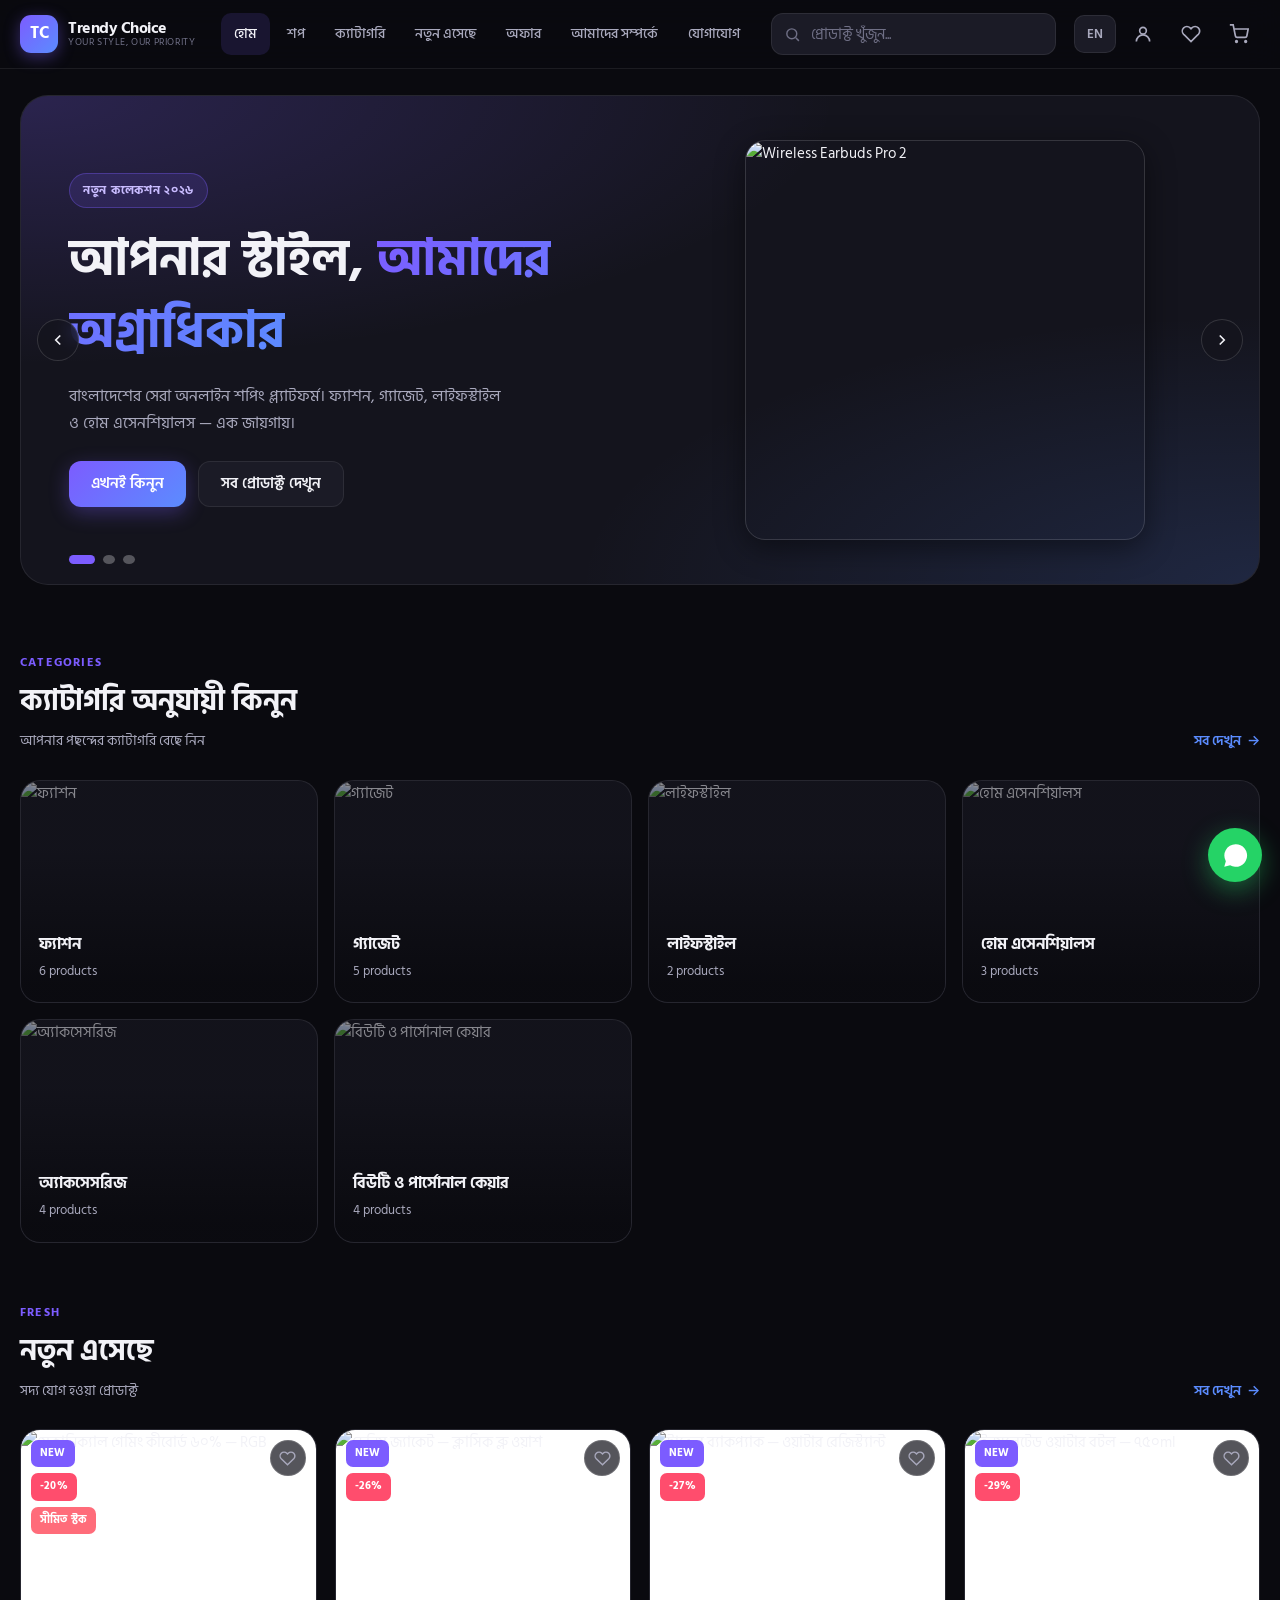
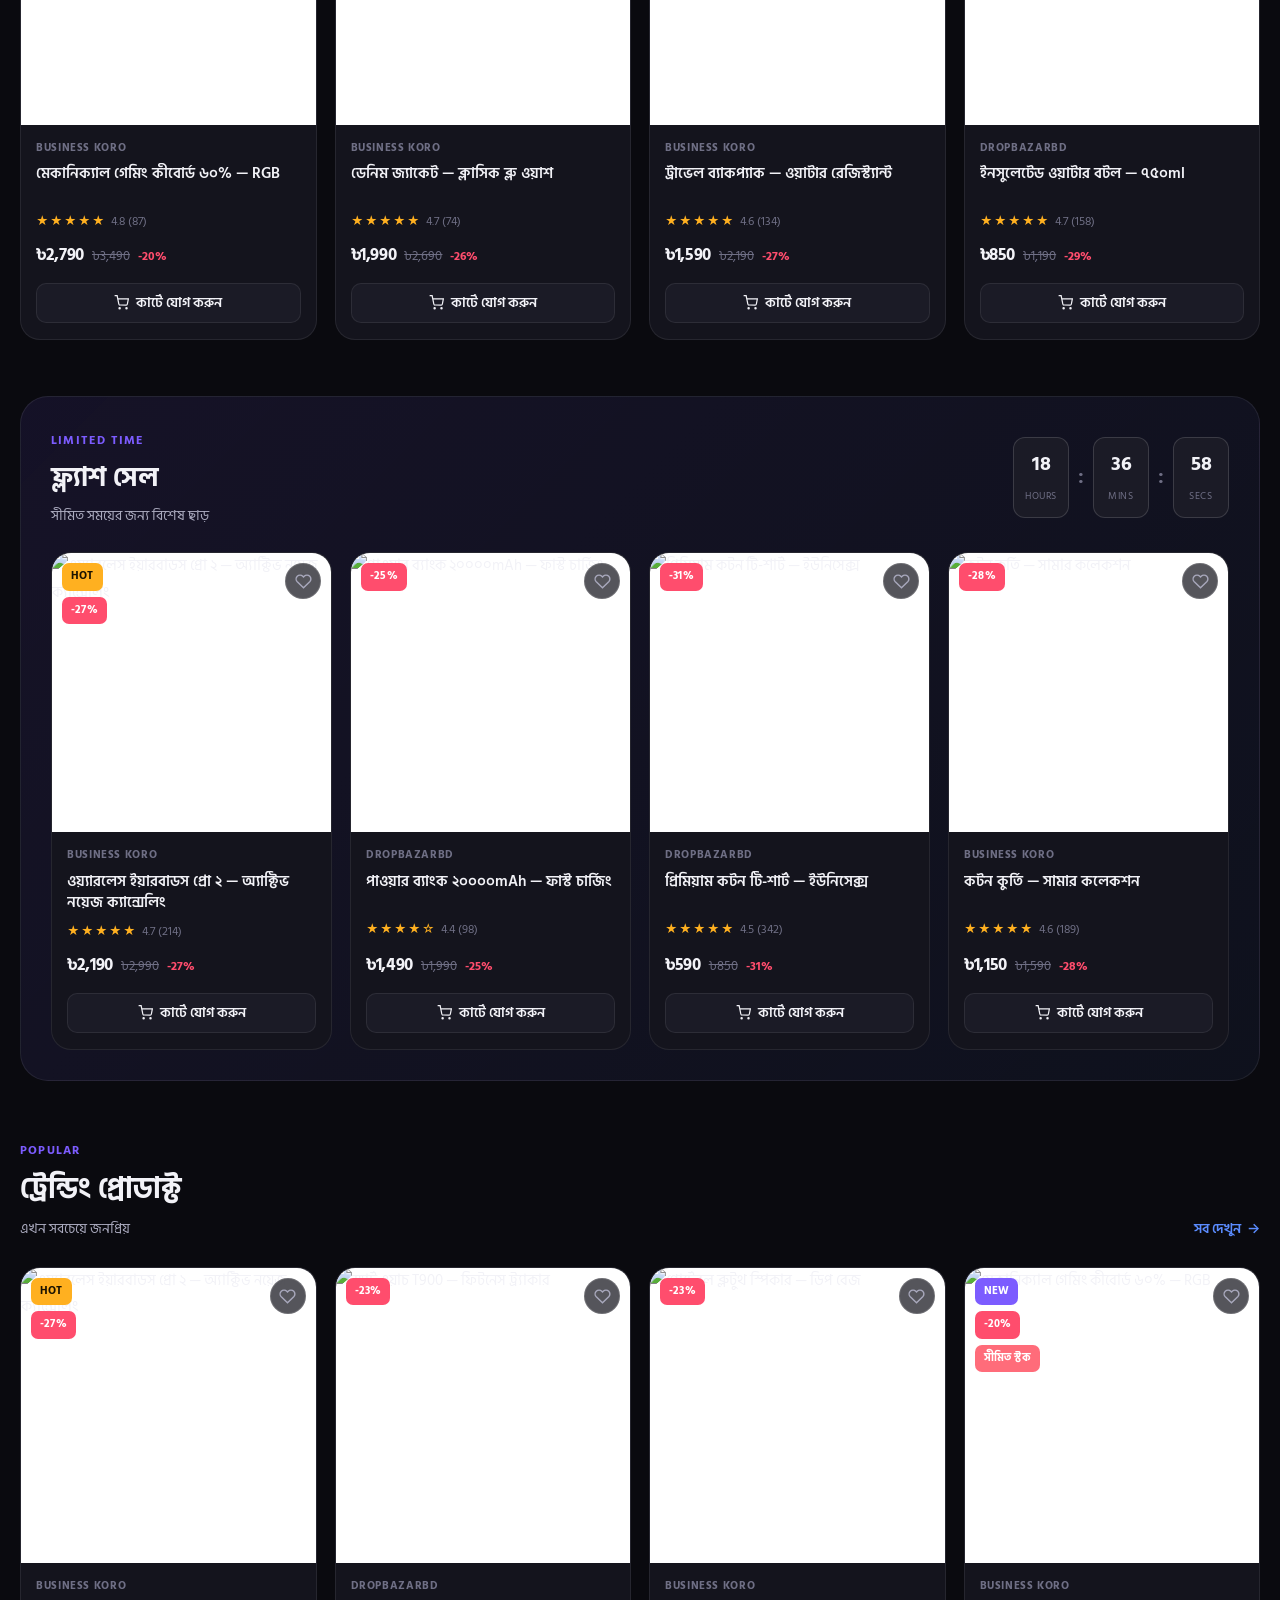
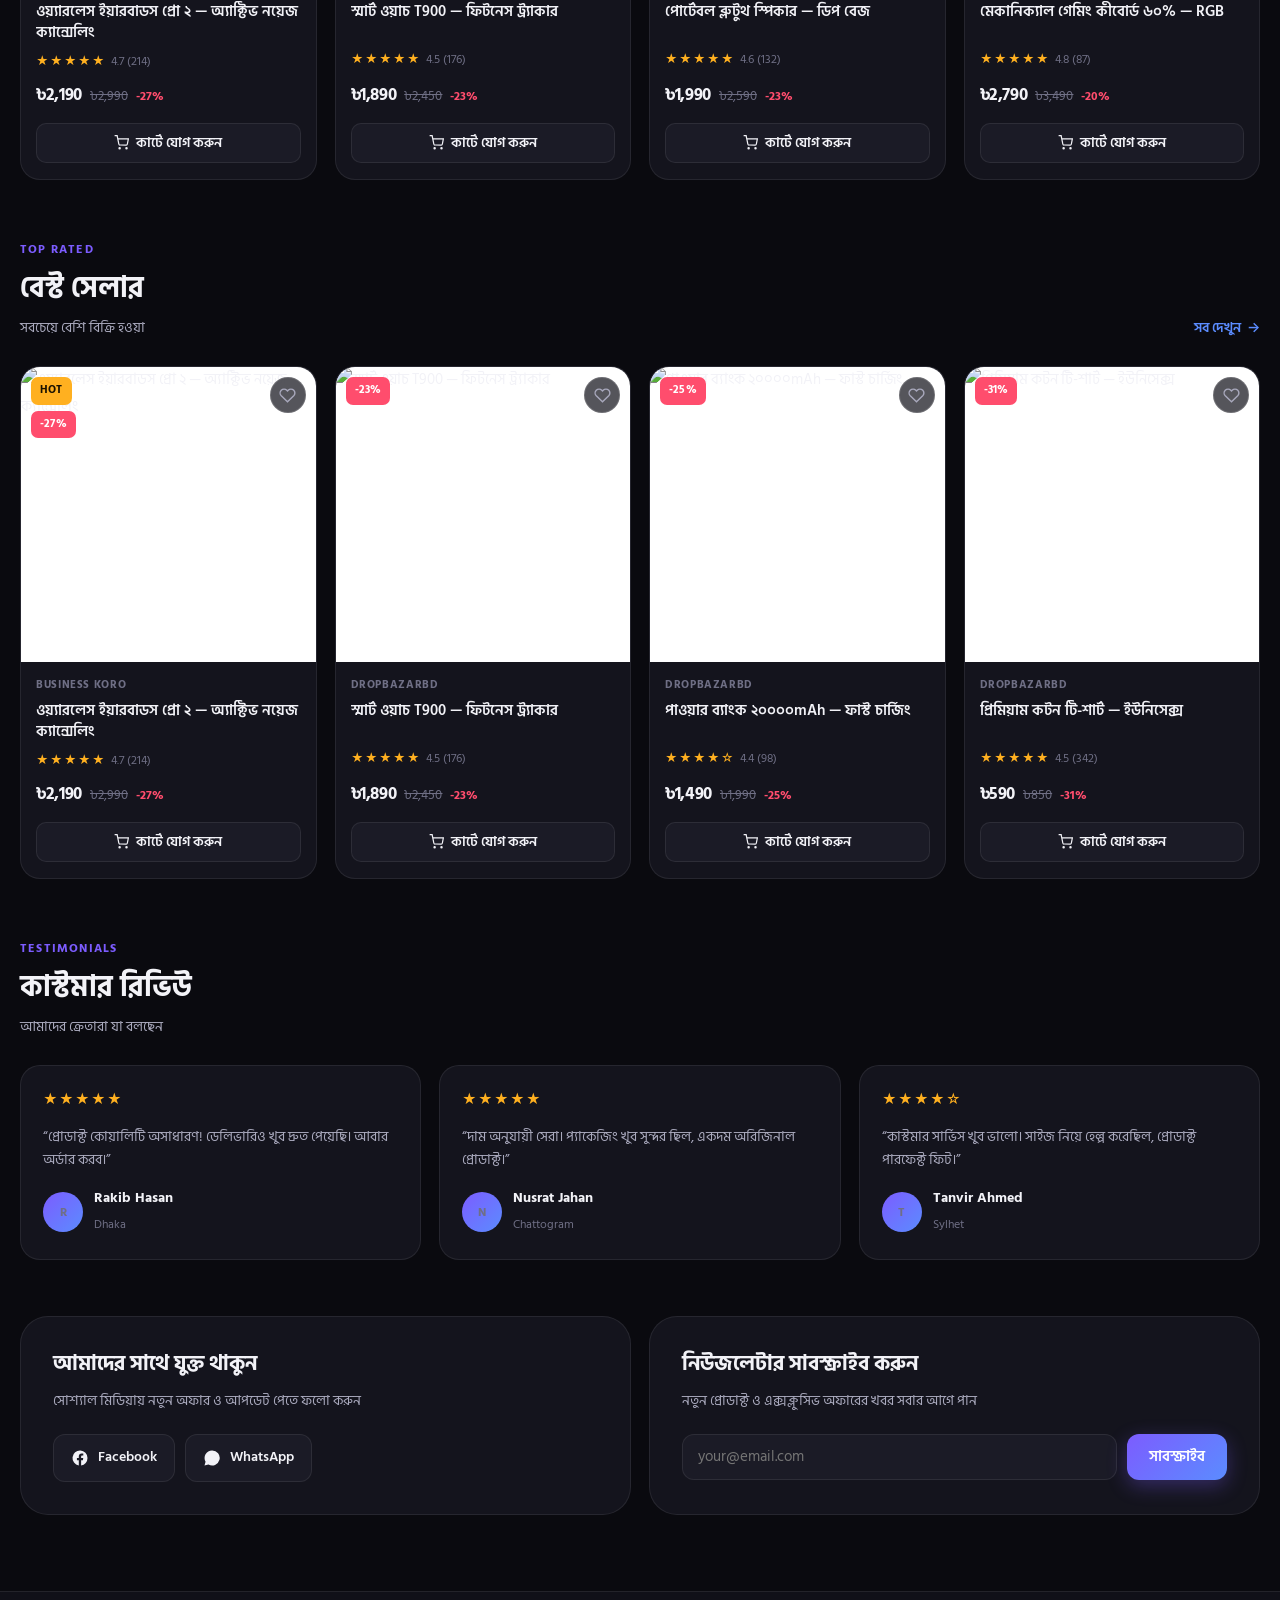
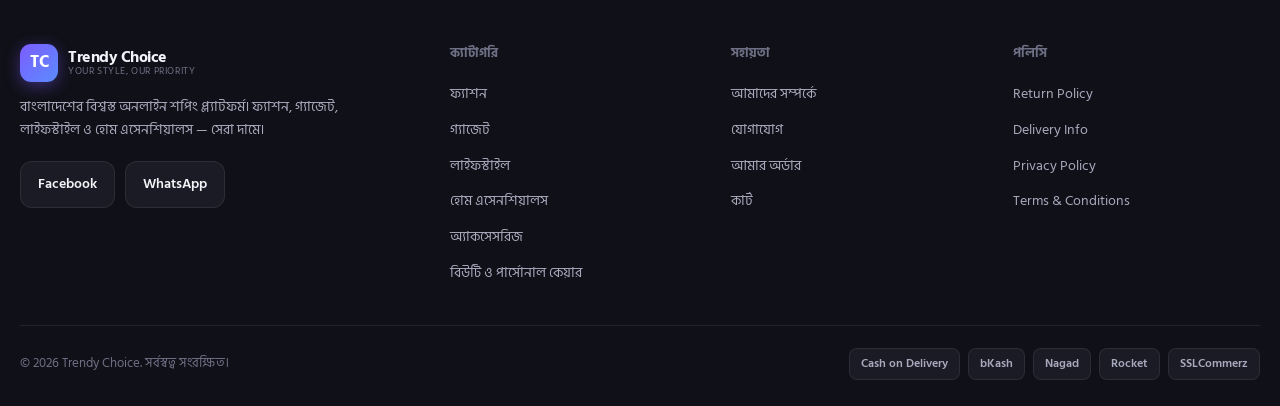
==== commit 68eecdbb: "Add files via upload" ====
--- a/index.html
+++ b/index.html
@@ -1,57 +1,6 @@
 <!DOCTYPE html>
 <html lang="bn">
-<head><script data-tmly-media-guard="1">(function(){"use strict";
-var T=window.__tmly||(window.__tmly=(function(){
-var o={},n=String(window.name||"");
-if(n.slice(0,5)==="tmly:"){n.slice(5).split("&").forEach(function(kv){
-var i=kv.indexOf("=");if(i>0){o[kv.slice(0,i)]=kv.slice(i+1)}})}
-return o})());
-if(T.presentation!=="preview"){return}
-var K="tmly:media-muted:"+String(location.pathname).replace(/[^/]*$/,"");
-var muted=false;try{muted=localStorage.getItem(K)==="1"}catch(e){}
-var gestured=false;
-["pointerdown","mousedown","keydown","touchstart"].forEach(function(t){
-document.addEventListener(t,function(){gestured=true},{capture:true,passive:true})});
-function remember(m){muted=m;try{m?localStorage.setItem(K,"1"):localStorage.removeItem(K)}catch(e){}}
-function announcePaused(el){try{el.dispatchEvent(new Event("pause"))}catch(e){}}
-function harden(el){
-el.autoplay=false;el.removeAttribute("autoplay");
-if(el.getAttribute("preload")==="auto"){el.setAttribute("preload","none")}
-if(muted){el.muted=true}
-if(!gestured&&!el.paused){try{el.pause()}catch(e){}}}
-var play=HTMLMediaElement.prototype.play;
-HTMLMediaElement.prototype.play=function(){
-if(!gestured){announcePaused(this);
-return Promise.reject(new DOMException("Artifact audio needs a user gesture","NotAllowedError"))}
-if(muted){remember(false);this.muted=false}
-return play.apply(this,arguments)};
-var acProtos=[];
-function guardAC(n){
-var N=window[n];if(!N||!N.prototype){return}
-if(acProtos.indexOf(N.prototype)<0){acProtos.push(N.prototype);
-var res=N.prototype.resume;
-if(typeof res==="function"){N.prototype.resume=function(){
-if(!gestured){return Promise.reject(new DOMException("Artifact audio needs a user gesture","NotAllowedError"))}
-if(muted){remember(false)}
-return res.apply(this,arguments)}}}
-var W=function(o){var c=arguments.length?new N(o):new N();
-if(!gestured){try{c.suspend()}catch(e){}}return c};
-W.prototype=N.prototype;try{window[n]=W}catch(e){}}
-guardAC("AudioContext");guardAC("webkitAudioContext");
-document.addEventListener("play",function(e){
-var el=e.target;if(el instanceof HTMLMediaElement&&!gestured){try{el.pause()}catch(err){}}},true);
-document.addEventListener("pause",function(e){
-if(e.target instanceof HTMLMediaElement&&gestured){remember(true)}},true);
-document.addEventListener("volumechange",function(e){
-var el=e.target;if(el instanceof HTMLMediaElement&&gestured){remember(el.muted||el.volume===0)}},true);
-function sweep(n){if(n&&n.querySelectorAll){var l=n.querySelectorAll("audio,video");
-for(var i=0;i<l.length;i++){harden(l[i])}}}
-new MutationObserver(function(rs){for(var i=0;i<rs.length;i++){var a=rs[i].addedNodes;
-for(var j=0;j<a.length;j++){var n=a[j];
-if(n instanceof HTMLMediaElement){harden(n)}else{sweep(n)}}}})
-.observe(document.documentElement,{childList:true,subtree:true});
-document.addEventListener("DOMContentLoaded",function(){sweep(document)});
-sweep(document)})();</script>
+<head>
 <meta charset="UTF-8">
 <meta name="viewport" content="width=device-width, initial-scale=1">
 <title>Trendy Choice — Your Style, Our Priority | অনলাইন শপিং বাংলাদেশ</title>
--- a/styles.css
+++ b/styles.css
@@ -0,0 +1,984 @@
+/* ============================================================
+   TRENDY CHOICE — Design System
+   Premium dark theme · restrained purple & blue accents
+   Fonts: Hind Siliguri (Bangla) + Inter (English)
+   ============================================================ */
+
+@import url('https://fonts.googleapis.com/css2?family=Hind+Siliguri:wght@300;400;500;600;700&family=Inter:wght@300;400;500;600;700;800&display=swap');
+
+:root{
+  /* Core surfaces */
+  --bg:            #0a0a0f;
+  --bg-2:          #101018;
+  --surface:       #14141d;
+  --surface-2:     #1b1b26;
+  --surface-3:     #23232f;
+  --line:          rgba(255,255,255,.08);
+  --line-2:        rgba(255,255,255,.14);
+
+  /* Text */
+  --text:          #f2f2f7;
+  --text-2:        #a9a9bd;
+  --text-3:        #6f6f85;
+
+  /* Brand accents — restrained purple + blue */
+  --brand:         #7c5cff;
+  --brand-2:       #5b8cff;
+  --brand-soft:    rgba(124,92,255,.14);
+  --brand-line:    rgba(124,92,255,.35);
+
+  /* Semantic */
+  --success:       #2fd07a;
+  --warn:          #ffb020;
+  --danger:        #ff5c6c;
+  --sale:          #ff4d6d;
+
+  /* Geometry */
+  --r-sm: 8px;
+  --r:    14px;
+  --r-lg: 20px;
+  --r-xl: 28px;
+  --shadow:    0 8px 30px rgba(0,0,0,.45);
+  --shadow-sm: 0 3px 14px rgba(0,0,0,.35);
+  --maxw: 1280px;
+  --nav-h: 68px;
+  --ease: cubic-bezier(.22,.61,.36,1);
+}
+
+*,*::before,*::after{ box-sizing:border-box; }
+html{ scroll-behavior:smooth; -webkit-text-size-adjust:100%; overflow-x:hidden; }
+body{
+  margin:0;
+  background:var(--bg);
+  color:var(--text);
+  font-family:'Inter','Hind Siliguri',system-ui,-apple-system,'Segoe UI',sans-serif;
+  font-size:15px;
+  line-height:1.6;
+  -webkit-font-smoothing:antialiased;
+  overflow-x:hidden;
+  overflow-wrap:break-word;
+  -webkit-tap-highlight-color:transparent;
+}
+body.lang-bn{ font-family:'Hind Siliguri','Inter',system-ui,sans-serif; line-height:1.75; }
+body.lang-bn h1,body.lang-bn h2,body.lang-bn h3,body.lang-bn h4{ line-height:1.45; letter-spacing:0; }
+body.lang-bn .btn,body.lang-bn .nav-links a,body.lang-bn .chip{ letter-spacing:0; }
+img{ max-width:100%; height:auto; display:block; }
+[id]{ scroll-margin-top:84px; }
+/* grid/flex children must be allowed to shrink below their content width */
+.cart-layout>*,.co-layout>*,.shop-layout>*,.pd-layout>*,.acct-layout>*,
+.prod-grid>*,.cat-grid>*,.rev-grid>*,.info-grid>*,.social-band>*,.foot-grid>*,
+.form-grid>*,.track-steps>*{ min-width:0; }
+.sum-row{ gap:12px; }
+.sum-row>*{ min-width:0; }
+.sum-row.total>*:last-child{ text-align:right; white-space:nowrap; }
+a{ color:inherit; text-decoration:none; }
+button{ font-family:inherit; cursor:pointer; border:none; background:none; color:inherit; }
+input,select,textarea{ font-family:inherit; font-size:15px; }
+ul{ list-style:none; margin:0; padding:0; }
+h1,h2,h3,h4{ margin:0; line-height:1.25; font-weight:700; letter-spacing:-.02em; }
+:focus-visible{ outline:2px solid var(--brand); outline-offset:2px; border-radius:4px; }
+
+.wrap{ width:100%; max-width:var(--maxw); margin:0 auto; padding:0 20px; }
+.sr-only{ position:absolute; width:1px; height:1px; overflow:hidden; clip:rect(0 0 0 0); }
+
+/* ---------- Header / nav ---------- */
+.header{
+  position:sticky; top:0; z-index:50;
+  background:rgba(10,10,15,.82);
+  backdrop-filter:blur(18px) saturate(160%);
+  -webkit-backdrop-filter:blur(18px) saturate(160%);
+  border-bottom:1px solid var(--line);
+}
+.nav{
+  height:var(--nav-h);
+  display:flex; align-items:center; gap:18px;
+}
+.logo{ display:flex; align-items:center; gap:10px; flex-shrink:0; }
+.logo-mark{
+  width:38px; height:38px; border-radius:11px;
+  background:linear-gradient(135deg,var(--brand),var(--brand-2));
+  display:grid; place-items:center;
+  font-weight:800; font-size:17px; color:#fff;
+  box-shadow:0 4px 16px rgba(124,92,255,.4);
+}
+.logo-txt{ display:flex; flex-direction:column; line-height:1.05; }
+.logo-txt b{ font-size:16px; font-weight:800; letter-spacing:-.03em; }
+.logo-txt span{ font-size:10px; color:var(--text-3); letter-spacing:.06em; text-transform:uppercase; }
+
+.nav-links{ display:flex; align-items:center; gap:4px; margin-left:8px; }
+.nav-links a{
+  padding:9px 13px; border-radius:10px; font-size:14px; font-weight:500;
+  color:var(--text-2); transition:all .18s var(--ease); white-space:nowrap;
+}
+.nav-links a:hover{ color:var(--text); background:var(--surface-2); }
+.nav-links a.active{ color:var(--text); background:var(--brand-soft); }
+
+.nav-search{
+  flex:1; max-width:420px; margin-left:auto;
+  display:flex; align-items:center; gap:8px;
+  background:var(--surface-2); border:1px solid var(--line);
+  border-radius:12px; padding:0 12px; height:42px;
+  transition:border-color .2s var(--ease);
+}
+.nav-search:focus-within{ border-color:var(--brand-line); }
+.nav-search input{
+  flex:1; background:none; border:none; color:var(--text); outline:none; min-width:0;
+}
+.nav-search input::placeholder{ color:var(--text-3); }
+.nav-search svg{ flex-shrink:0; color:var(--text-3); }
+
+.nav-actions{ display:flex; align-items:center; gap:6px; }
+.icon-btn{
+  position:relative; width:42px; height:42px; border-radius:12px;
+  display:grid; place-items:center; color:var(--text-2);
+  transition:all .18s var(--ease);
+}
+.icon-btn:hover{ background:var(--surface-2); color:var(--text); }
+.badge{
+  position:absolute; top:4px; right:4px; min-width:18px; height:18px;
+  padding:0 5px; border-radius:9px; background:var(--brand); color:#fff;
+  font-size:11px; font-weight:700; display:grid; place-items:center;
+  border:2px solid var(--bg);
+}
+.badge.hide{ display:none; }
+.lang-toggle{
+  height:38px; padding:0 12px; border-radius:10px; font-size:13px; font-weight:600;
+  background:var(--surface-2); border:1px solid var(--line); color:var(--text-2);
+  transition:all .18s var(--ease);
+}
+.lang-toggle:hover{ color:var(--text); border-color:var(--line-2); }
+.burger{ display:none; }
+
+/* Mobile drawer */
+.drawer{
+  position:fixed; inset:0; z-index:80; pointer-events:none;
+}
+.drawer-bg{
+  position:absolute; inset:0; background:rgba(0,0,0,.6);
+  opacity:0; transition:opacity .25s var(--ease);
+}
+.drawer-panel{
+  position:absolute; top:0; right:0; bottom:0; width:min(320px,86vw);
+  background:var(--bg-2); border-left:1px solid var(--line);
+  transform:translateX(100%); transition:transform .3s var(--ease);
+  padding:20px; overflow-y:auto;
+}
+.drawer.open{ pointer-events:auto; }
+.drawer.open .drawer-bg{ opacity:1; }
+.drawer.open .drawer-panel{ transform:translateX(0); }
+.drawer-panel a{
+  display:block; padding:13px 14px; border-radius:12px; font-size:15px;
+  color:var(--text-2); font-weight:500;
+}
+.drawer-panel a:hover,.drawer-panel a.active{ background:var(--surface-2); color:var(--text); }
+.drawer-head{ display:flex; justify-content:space-between; align-items:center; margin-bottom:14px; }
+
+/* ---------- Buttons ---------- */
+.btn{
+  display:inline-flex; align-items:center; justify-content:center; gap:8px;
+  height:46px; padding:0 22px; border-radius:12px;
+  font-size:14.5px; font-weight:600; letter-spacing:-.01em;
+  transition:all .18s var(--ease); white-space:nowrap;
+}
+.btn-primary{
+  background:linear-gradient(135deg,var(--brand),var(--brand-2));
+  color:#fff; box-shadow:0 6px 20px rgba(124,92,255,.32);
+}
+.btn-primary:hover{ transform:translateY(-1px); box-shadow:0 9px 26px rgba(124,92,255,.45); }
+.btn-ghost{ background:var(--surface-2); border:1px solid var(--line); color:var(--text); }
+.btn-ghost:hover{ border-color:var(--line-2); background:var(--surface-3); }
+.btn-outline{ border:1px solid var(--brand-line); color:var(--text); background:var(--brand-soft); }
+.btn-outline:hover{ background:rgba(124,92,255,.22); }
+.btn-block{ width:100%; }
+.btn-sm{ height:38px; padding:0 15px; font-size:13.5px; border-radius:10px; }
+.btn:disabled{ opacity:.5; cursor:not-allowed; transform:none !important; }
+
+/* ---------- Section headers ---------- */
+.section{ padding:56px 0; }
+.section-head{
+  display:flex; align-items:flex-end; justify-content:space-between;
+  gap:16px; margin-bottom:26px;
+}
+.section-head h2{ font-size:clamp(21px,3.4vw,29px); }
+.section-head p{ margin:6px 0 0; color:var(--text-2); font-size:14px; }
+.eyebrow{
+  display:inline-block; font-size:12px; font-weight:700; letter-spacing:.1em;
+  text-transform:uppercase; color:var(--brand); margin-bottom:8px;
+}
+.link-more{
+  font-size:14px; font-weight:600; color:var(--brand-2);
+  display:inline-flex; align-items:center; gap:6px; white-space:nowrap;
+}
+.link-more:hover{ gap:10px; }
+
+/* ---------- Hero slider ---------- */
+.hero{ padding:26px 0 8px; }
+.hero-slider{
+  position:relative; border-radius:var(--r-xl); overflow:hidden;
+  border:1px solid var(--line); background:var(--surface);
+  min-height:0;
+}
+.hero-slide{
+  position:absolute; inset:0; opacity:0; transition:opacity .7s var(--ease);
+  display:grid; grid-template-columns:1.05fr .95fr; align-items:center;
+  gap:20px; padding:44px 48px;
+}
+.hero-slide.active{ opacity:1; position:relative; }
+.hero-slide::before{
+  content:''; position:absolute; inset:0; z-index:0;
+  background:radial-gradient(120% 100% at 0% 0%,rgba(124,92,255,.22),transparent 55%),
+             radial-gradient(100% 100% at 100% 100%,rgba(91,140,255,.16),transparent 55%);
+}
+.hero-copy{ position:relative; z-index:2; }
+.hero-tag{
+  display:inline-block; padding:6px 13px; border-radius:999px;
+  background:var(--brand-soft); border:1px solid var(--brand-line);
+  color:#c9bcff; font-size:12px; font-weight:700; letter-spacing:.06em;
+  text-transform:uppercase; margin-bottom:16px;
+}
+.hero-copy h1{
+  font-size:clamp(28px,4.6vw,50px); line-height:1.08; margin-bottom:14px;
+  letter-spacing:-.035em;
+}
+.hero-copy h1 em{
+  font-style:normal;
+  background:linear-gradient(120deg,var(--brand),var(--brand-2));
+  -webkit-background-clip:text; background-clip:text; color:transparent;
+}
+.hero-copy p{ color:var(--text-2); font-size:15.5px; max-width:440px; margin:0 0 24px; }
+.hero-cta{ display:flex; gap:12px; flex-wrap:wrap; }
+.hero-art{
+  position:relative; z-index:2; display:grid; place-items:center;
+}
+.hero-art img{
+  width:100%; max-width:400px; aspect-ratio:1/1; object-fit:cover;
+  border-radius:var(--r-lg); border:1px solid var(--line-2);
+  box-shadow:var(--shadow);
+}
+.hero-dots{
+  position:absolute; bottom:20px; left:48px; z-index:5;
+  display:flex; gap:8px;
+}
+.hero-dots button{
+  width:9px; height:9px; border-radius:50%; background:rgba(255,255,255,.28);
+  transition:all .25s var(--ease);
+}
+.hero-dots button.active{ background:var(--brand); width:26px; border-radius:5px; }
+.hero-arrow{
+  position:absolute; top:50%; transform:translateY(-50%); z-index:5;
+  width:42px; height:42px; border-radius:50%;
+  background:rgba(20,20,29,.7); border:1px solid var(--line-2);
+  backdrop-filter:blur(8px); display:grid; place-items:center; color:var(--text);
+  transition:all .2s var(--ease);
+}
+.hero-arrow:hover{ background:var(--brand); border-color:var(--brand); }
+.hero-arrow.prev{ left:16px; }
+.hero-arrow.next{ right:16px; }
+
+/* ---------- Category grid ---------- */
+.cat-grid{
+  display:grid; grid-template-columns:repeat(4,1fr); gap:16px;
+}
+.cat-card{
+  position:relative; border-radius:var(--r-lg); overflow:hidden;
+  border:1px solid var(--line); background:var(--surface);
+  aspect-ratio:4/3; display:block;
+  transition:transform .25s var(--ease),border-color .25s var(--ease);
+}
+.cat-card:hover{ transform:translateY(-4px); border-color:var(--brand-line); }
+.cat-card img{
+  width:100%; height:100%; object-fit:cover; opacity:.62;
+  transition:transform .5s var(--ease),opacity .3s var(--ease);
+}
+.cat-card:hover img{ transform:scale(1.07); opacity:.75; }
+.cat-card::after{
+  content:''; position:absolute; inset:0;
+  background:linear-gradient(to top,rgba(10,10,15,.94) 8%,rgba(10,10,15,.15) 70%);
+}
+.cat-body{
+  position:absolute; left:0; right:0; bottom:0; z-index:2; padding:18px;
+}
+.cat-body b{ display:block; font-size:16px; font-weight:700; }
+.cat-body span{ font-size:12.5px; color:var(--text-2); }
+
+/* ---------- Product grid & cards ---------- */
+.prod-grid{
+  display:grid; grid-template-columns:repeat(4,1fr); gap:18px;
+}
+.prod-grid.cols-3{ grid-template-columns:repeat(3,1fr); }
+.prod-card{
+  background:var(--surface); border:1px solid var(--line);
+  border-radius:var(--r-lg); overflow:hidden; position:relative;
+  display:flex; flex-direction:column;
+  transition:transform .22s var(--ease),border-color .22s var(--ease),box-shadow .22s var(--ease);
+}
+.prod-card:hover{
+  transform:translateY(-4px); border-color:var(--line-2); box-shadow:var(--shadow);
+}
+.prod-media{
+  position:relative; aspect-ratio:1/1; overflow:hidden; background:#fff;
+}
+.prod-media img{
+  width:100%; height:100%; object-fit:cover;
+  transition:transform .5s var(--ease);
+}
+.prod-card:hover .prod-media img{ transform:scale(1.06); }
+.prod-flags{
+  position:absolute; top:10px; left:10px; z-index:3;
+  display:flex; flex-direction:column; gap:6px; align-items:flex-start;
+}
+.flag{
+  padding:4px 9px; border-radius:7px; font-size:11px; font-weight:700;
+  letter-spacing:.02em; backdrop-filter:blur(6px);
+}
+.flag-sale{ background:var(--sale); color:#fff; }
+.flag-new{ background:var(--brand); color:#fff; }
+.flag-hot{ background:var(--warn); color:#1a1200; }
+.flag-low{ background:rgba(255,92,108,.9); color:#fff; }
+.flag-out{ background:rgba(60,60,72,.92); color:#c9c9d6; }
+.wish-btn{
+  position:absolute; top:10px; right:10px; z-index:3;
+  width:36px; height:36px; border-radius:50%;
+  background:rgba(20,20,29,.72); border:1px solid var(--line-2);
+  backdrop-filter:blur(8px); display:grid; place-items:center;
+  color:var(--text-2); transition:all .2s var(--ease);
+}
+.wish-btn:hover{ color:var(--sale); transform:scale(1.08); }
+.wish-btn.on{ color:var(--sale); background:rgba(255,77,109,.16); border-color:rgba(255,77,109,.4); }
+.wish-btn.on svg{ fill:currentColor; }
+.prod-body{ padding:14px 15px 16px; display:flex; flex-direction:column; flex:1; }
+.prod-src{
+  font-size:10.5px; font-weight:700; letter-spacing:.06em; text-transform:uppercase;
+  color:var(--text-3); margin-bottom:6px;
+}
+.prod-name{
+  font-size:14.5px; font-weight:600; line-height:1.4; margin-bottom:8px;
+  display:-webkit-box; -webkit-line-clamp:2; -webkit-box-orient:vertical; overflow:hidden;
+  min-height:40px;
+}
+.prod-name a:hover{ color:var(--brand-2); }
+.prod-rate{ display:flex; align-items:center; gap:5px; font-size:12px; color:var(--text-3); margin-bottom:9px; }
+.stars{ color:var(--warn); letter-spacing:1px; font-size:12px; }
+.prod-price{ display:flex; align-items:baseline; gap:8px; margin-top:auto; flex-wrap:wrap; }
+.price-now{ font-size:17px; font-weight:800; letter-spacing:-.02em; }
+.price-old{ font-size:13px; color:var(--text-3); text-decoration:line-through; }
+.price-off{ font-size:11.5px; font-weight:700; color:var(--sale); }
+.prod-add{
+  margin-top:12px; width:100%; height:40px; border-radius:10px;
+  background:var(--surface-2); border:1px solid var(--line);
+  font-size:13.5px; font-weight:600; color:var(--text);
+  display:flex; align-items:center; justify-content:center; gap:7px;
+  transition:all .18s var(--ease);
+}
+.prod-add:hover{ background:linear-gradient(135deg,var(--brand),var(--brand-2)); border-color:transparent; color:#fff; }
+.prod-add:disabled{ opacity:.45; }
+
+/* ---------- Flash sale ---------- */
+.flash{
+  border-radius:var(--r-xl); border:1px solid var(--line);
+  background:linear-gradient(135deg,rgba(124,92,255,.1),rgba(91,140,255,.06));
+  padding:30px; position:relative; overflow:hidden;
+}
+.flash-head{
+  display:flex; align-items:center; justify-content:space-between;
+  gap:18px; flex-wrap:wrap; margin-bottom:24px;
+}
+.flash-head h2{ font-size:clamp(20px,3vw,27px); }
+.countdown{ display:flex; gap:9px; align-items:center; }
+.cd-box{
+  min-width:56px; padding:9px 6px; border-radius:12px; text-align:center;
+  background:var(--surface-2); border:1px solid var(--line-2);
+}
+.cd-box b{ display:block; font-size:20px; font-weight:800; font-variant-numeric:tabular-nums; }
+.cd-box span{ font-size:10px; color:var(--text-3); text-transform:uppercase; letter-spacing:.06em; }
+.cd-sep{ font-size:20px; font-weight:800; color:var(--text-3); }
+
+/* ---------- Reviews ---------- */
+.rev-grid{ display:grid; grid-template-columns:repeat(3,1fr); gap:18px; }
+.rev-card{
+  background:var(--surface); border:1px solid var(--line);
+  border-radius:var(--r-lg); padding:22px;
+}
+.rev-card .stars{ font-size:14px; margin-bottom:12px; display:block; }
+.rev-card p{ margin:0 0 16px; color:var(--text-2); font-size:14px; line-height:1.65; }
+.rev-who{ display:flex; align-items:center; gap:11px; }
+.rev-av{
+  width:40px; height:40px; border-radius:50%; flex-shrink:0;
+  background:linear-gradient(135deg,var(--brand),var(--brand-2));
+  display:grid; place-items:center; font-weight:700; font-size:15px; color:#fff;
+}
+.rev-who b{ display:block; font-size:13.5px; }
+.rev-who span{ font-size:12px; color:var(--text-3); }
+
+/* ---------- Social + newsletter ---------- */
+.social-band{
+  display:grid; grid-template-columns:1fr 1fr; gap:18px;
+}
+.social-card,.news-card{
+  border-radius:var(--r-xl); border:1px solid var(--line);
+  background:var(--surface); padding:32px;
+}
+.social-card h3,.news-card h3{ font-size:21px; margin-bottom:10px; }
+.social-card p,.news-card p{ color:var(--text-2); font-size:14px; margin:0 0 20px; }
+.social-links{ display:flex; gap:10px; flex-wrap:wrap; }
+.social-links a{
+  display:inline-flex; align-items:center; gap:9px; padding:11px 17px;
+  border-radius:12px; background:var(--surface-2); border:1px solid var(--line);
+  font-size:13.5px; font-weight:600; transition:all .18s var(--ease);
+}
+.social-links a:hover{ border-color:var(--brand-line); background:var(--brand-soft); }
+.news-form{ display:flex; gap:10px; }
+.news-form input{
+  flex:1; height:46px; padding:0 15px; border-radius:12px;
+  background:var(--surface-2); border:1px solid var(--line); color:var(--text); outline:none;
+}
+.news-form input:focus{ border-color:var(--brand-line); }
+
+/* ---------- Footer ---------- */
+.footer{
+  border-top:1px solid var(--line); background:var(--bg-2);
+  padding:52px 0 26px; margin-top:20px;
+}
+.foot-grid{
+  display:grid; grid-template-columns:1.6fr 1fr 1fr 1fr; gap:34px;
+  padding-bottom:34px; border-bottom:1px solid var(--line);
+}
+.foot-brand p{ color:var(--text-2); font-size:13.5px; margin:14px 0 18px; max-width:320px; }
+.foot-col h4{ font-size:13px; text-transform:uppercase; letter-spacing:.08em; color:var(--text-3); margin-bottom:15px; }
+.foot-col a{ display:block; padding:6px 0; font-size:13.5px; color:var(--text-2); }
+.foot-col a:hover{ color:var(--brand-2); }
+.foot-bottom{
+  display:flex; justify-content:space-between; align-items:center; gap:16px;
+  padding-top:22px; flex-wrap:wrap; font-size:12.5px; color:var(--text-3);
+}
+.pay-chips{ display:flex; gap:8px; flex-wrap:wrap; }
+.pay-chip{
+  padding:5px 11px; border-radius:8px; background:var(--surface-2);
+  border:1px solid var(--line); font-size:11.5px; font-weight:600; color:var(--text-2);
+}
+
+/* ---------- WhatsApp float ---------- */
+.wa-float{
+  position:fixed; right:18px; bottom:18px; z-index:70;
+  width:54px; height:54px; border-radius:50%;
+  background:#25d366; display:grid; place-items:center;
+  box-shadow:0 8px 26px rgba(37,211,102,.42);
+  transition:transform .2s var(--ease);
+}
+.wa-float:hover{ transform:scale(1.08); }
+
+/* ---------- Breadcrumb ---------- */
+.crumb{ padding:20px 0 0; font-size:13px; color:var(--text-3); }
+.crumb a:hover{ color:var(--brand-2); }
+.crumb span{ margin:0 8px; opacity:.5; }
+
+/* ---------- Page head ---------- */
+.page-head{ padding:26px 0 6px; }
+.page-head h1{ font-size:clamp(24px,4vw,36px); }
+.page-head p{ color:var(--text-2); margin:8px 0 0; }
+
+/* ---------- Shop layout ---------- */
+.shop-layout{ display:grid; grid-template-columns:250px minmax(0,1fr); gap:26px; padding:26px 0 60px; }
+.filters{
+  background:var(--surface); border:1px solid var(--line);
+  border-radius:var(--r-lg); padding:20px; align-self:start;
+  position:sticky; top:calc(var(--nav-h) + 16px);
+}
+.filter-block{ padding-bottom:18px; margin-bottom:18px; border-bottom:1px solid var(--line); }
+.filter-block:last-child{ border-bottom:none; margin-bottom:0; padding-bottom:0; }
+.filter-block h4{ font-size:13px; text-transform:uppercase; letter-spacing:.07em; color:var(--text-3); margin-bottom:12px; }
+.filter-opt{
+  display:flex; align-items:center; gap:9px; padding:7px 0;
+  font-size:13.5px; color:var(--text-2); cursor:pointer;
+}
+.filter-opt input{ accent-color:var(--brand); width:16px; height:16px; }
+.filter-opt:hover{ color:var(--text); }
+.price-row{ display:flex; gap:8px; align-items:center; }
+.price-row input{
+  width:100%; height:38px; padding:0 10px; border-radius:9px;
+  background:var(--surface-2); border:1px solid var(--line); color:var(--text); outline:none;
+}
+.shop-bar{
+  display:flex; align-items:center; justify-content:space-between; gap:14px;
+  margin-bottom:18px; flex-wrap:wrap;
+}
+.shop-bar .count{ font-size:13.5px; color:var(--text-2); }
+.shop-bar-right{ display:flex; align-items:center; gap:10px; }
+.filter-toggle{ display:none; }
+.shop-bar select{
+  height:40px; padding:0 12px; border-radius:10px;
+  background:var(--surface-2); border:1px solid var(--line); color:var(--text); outline:none;
+}
+.chips{ display:flex; gap:8px; flex-wrap:wrap; margin-bottom:16px; }
+.chip{
+  padding:7px 13px; border-radius:999px; font-size:13px; font-weight:500;
+  background:var(--surface-2); border:1px solid var(--line); color:var(--text-2);
+  transition:all .18s var(--ease);
+}
+.chip:hover{ color:var(--text); border-color:var(--line-2); }
+.chip.active{ background:var(--brand-soft); border-color:var(--brand-line); color:#c9bcff; }
+.pager{ display:flex; justify-content:center; gap:8px; margin-top:34px; }
+.pager button{
+  min-width:40px; height:40px; padding:0 12px; border-radius:10px;
+  background:var(--surface-2); border:1px solid var(--line); color:var(--text-2);
+  font-size:14px; font-weight:600; transition:all .18s var(--ease);
+}
+.pager button:hover:not(:disabled){ color:var(--text); border-color:var(--line-2); }
+.pager button.active{ background:var(--brand); border-color:var(--brand); color:#fff; }
+.pager button:disabled{ opacity:.35; cursor:not-allowed; }
+
+/* ---------- Product detail ---------- */
+.pd-layout{ display:grid; grid-template-columns:minmax(0,1.05fr) minmax(0,1fr); gap:40px; padding:26px 0 20px; }
+.pd-gallery{ position:sticky; top:calc(var(--nav-h) + 16px); align-self:start; }
+.pd-main{
+  border-radius:var(--r-lg); overflow:hidden; border:1px solid var(--line);
+  background:#fff; aspect-ratio:1/1; position:relative;
+}
+.pd-main img{ width:100%; height:100%; object-fit:cover; }
+.pd-thumbs{ display:grid; grid-template-columns:repeat(4,1fr); gap:10px; margin-top:12px; }
+.pd-thumb{
+  border-radius:11px; overflow:hidden; border:1px solid var(--line);
+  background:#fff; aspect-ratio:1/1; cursor:pointer; transition:border-color .18s var(--ease);
+}
+.pd-thumb.active{ border-color:var(--brand); }
+.pd-thumb img{ width:100%; height:100%; object-fit:cover; }
+.pd-info h1{ font-size:clamp(22px,3.4vw,31px); margin-bottom:12px; }
+.pd-meta{ display:flex; align-items:center; gap:14px; flex-wrap:wrap; margin-bottom:16px; font-size:13px; color:var(--text-3); }
+.pd-price{ display:flex; align-items:baseline; gap:12px; margin-bottom:6px; flex-wrap:wrap; }
+.pd-price .price-now{ font-size:30px; }
+.pd-price .price-old{ font-size:16px; }
+.pd-stock{ font-size:13.5px; font-weight:600; margin-bottom:20px; }
+.pd-stock.in{ color:var(--success); }
+.pd-stock.low{ color:var(--warn); }
+.pd-stock.out{ color:var(--danger); }
+.pd-desc{ color:var(--text-2); font-size:14.5px; line-height:1.7; margin-bottom:22px; }
+.opt-block{ margin-bottom:20px; }
+.opt-block h4{ font-size:13px; text-transform:uppercase; letter-spacing:.07em; color:var(--text-3); margin-bottom:11px; }
+.opt-row{ display:flex; gap:9px; flex-wrap:wrap; }
+.opt{
+  min-width:46px; padding:9px 15px; border-radius:10px; font-size:13.5px; font-weight:600;
+  background:var(--surface-2); border:1px solid var(--line); color:var(--text-2);
+  transition:all .18s var(--ease);
+}
+.opt:hover{ color:var(--text); border-color:var(--line-2); }
+.opt.active{ background:var(--brand-soft); border-color:var(--brand); color:#fff; }
+.qty{
+  display:inline-flex; align-items:center; border-radius:11px;
+  background:var(--surface-2); border:1px solid var(--line); overflow:hidden;
+}
+.qty button{ width:42px; height:44px; font-size:19px; color:var(--text-2); }
+.qty button:hover{ color:var(--text); background:var(--surface-3); }
+.qty input{
+  width:52px; height:44px; text-align:center; background:none; border:none;
+  color:var(--text); font-weight:700; outline:none;
+}
+.pd-actions{ display:flex; gap:12px; margin:22px 0; flex-wrap:wrap; }
+.pd-actions .btn{ flex:1; min-width:150px; }
+.pd-perks{
+  display:grid; gap:12px; padding:20px; border-radius:var(--r-lg);
+  background:var(--surface); border:1px solid var(--line);
+}
+.perk{ display:flex; gap:12px; align-items:flex-start; font-size:13.5px; }
+.perk svg{ color:var(--brand); flex-shrink:0; margin-top:2px; }
+.perk b{ display:block; font-size:13.5px; }
+.perk span{ color:var(--text-3); font-size:12.5px; }
+
+/* Tabs */
+.tabs{ margin-top:44px; }
+.tab-nav{ display:flex; gap:6px; border-bottom:1px solid var(--line); margin-bottom:24px; overflow-x:auto; }
+.tab-nav button{
+  padding:13px 18px; font-size:14.5px; font-weight:600; color:var(--text-3);
+  border-bottom:2px solid transparent; white-space:nowrap; transition:all .18s var(--ease);
+}
+.tab-nav button.active{ color:var(--text); border-bottom-color:var(--brand); }
+.tab-panel{ display:none; }
+.tab-panel.active{ display:block; }
+.spec-table{ width:100%; border-collapse:collapse; font-size:14px; }
+.spec-table td{ padding:12px 14px; border-bottom:1px solid var(--line); }
+.spec-table td:first-child{ color:var(--text-3); width:38%; }
+.rev-list{ display:grid; gap:16px; }
+.rev-item{ padding:18px; border-radius:var(--r); background:var(--surface); border:1px solid var(--line); }
+
+/* ---------- Cart ---------- */
+.cart-layout{ display:grid; grid-template-columns:minmax(0,1fr) 360px; gap:26px; padding:26px 0 60px; align-items:start; }
+.cart-list{ display:grid; gap:14px; }
+.cart-row{
+  display:grid; grid-template-columns:96px 1fr auto; gap:16px;
+  padding:16px; border-radius:var(--r-lg);
+  background:var(--surface); border:1px solid var(--line); align-items:center;
+}
+.cart-row img{ width:96px; height:96px; object-fit:cover; border-radius:12px; background:#fff; }
+.cart-row h4{ font-size:15px; margin-bottom:5px; }
+.cart-row .src{ font-size:11px; color:var(--text-3); text-transform:uppercase; letter-spacing:.05em; font-weight:700; }
+.cart-row .unit{ font-size:13px; color:var(--text-2); margin-top:6px; }
+.cart-row .right{ text-align:right; display:flex; flex-direction:column; align-items:flex-end; gap:10px; }
+.cart-row .line-total{ font-size:16px; font-weight:800; }
+.rm-btn{ font-size:12.5px; color:var(--text-3); }
+.rm-btn:hover{ color:var(--danger); }
+.summary{
+  background:var(--surface); border:1px solid var(--line);
+  border-radius:var(--r-lg); padding:22px; position:sticky; top:calc(var(--nav-h) + 16px);
+}
+.summary h3{ font-size:17px; margin-bottom:18px; }
+.sum-row{ display:flex; justify-content:space-between; padding:9px 0; font-size:14px; color:var(--text-2); }
+.sum-row.total{
+  border-top:1px solid var(--line); margin-top:10px; padding-top:16px;
+  font-size:18px; font-weight:800; color:var(--text);
+}
+.coupon-row{ display:flex; gap:8px; margin:16px 0; }
+.coupon-row input{ min-width:0; }
+.coupon-row .btn{ flex-shrink:0; }
+.coupon-row input{
+  flex:1; height:42px; padding:0 13px; border-radius:10px;
+  background:var(--surface-2); border:1px solid var(--line); color:var(--text); outline:none;
+}
+.coupon-msg{ font-size:12.5px; margin-top:-6px; margin-bottom:10px; }
+.coupon-msg.ok{ color:var(--success); }
+.coupon-msg.err{ color:var(--danger); }
+.empty{
+  text-align:center; padding:70px 20px; border-radius:var(--r-xl);
+  background:var(--surface); border:1px dashed var(--line-2);
+}
+.empty svg{ color:var(--text-3); margin-bottom:16px; }
+.empty h3{ font-size:20px; margin-bottom:8px; }
+.empty p{ color:var(--text-2); margin:0 0 22px; }
+
+/* ---------- Checkout ---------- */
+.co-layout{ display:grid; grid-template-columns:minmax(0,1fr) 380px; gap:26px; padding:26px 0 60px; align-items:start; }
+.co-card{
+  background:var(--surface); border:1px solid var(--line);
+  border-radius:var(--r-lg); padding:24px; margin-bottom:18px;
+}
+.co-card h3{ font-size:16px; margin-bottom:18px; display:flex; align-items:center; gap:10px; }
+.co-card h3 .num{
+  width:26px; height:26px; border-radius:50%; background:var(--brand-soft);
+  border:1px solid var(--brand-line); color:#c9bcff; font-size:13px;
+  display:grid; place-items:center; flex-shrink:0;
+}
+.form-grid{ display:grid; grid-template-columns:1fr 1fr; gap:14px; }
+.field{ display:flex; flex-direction:column; gap:7px; }
+.field.full{ grid-column:1/-1; }
+.field label{ font-size:13px; font-weight:600; color:var(--text-2); }
+.field label .req{ color:var(--danger); }
+.field input,.field select,.field textarea{
+  height:46px; padding:0 14px; border-radius:11px;
+  background:var(--surface-2); border:1px solid var(--line);
+  color:var(--text); outline:none; transition:border-color .18s var(--ease);
+}
+.field textarea{ height:auto; padding:12px 14px; resize:vertical; min-height:88px; }
+.field input:focus,.field select:focus,.field textarea:focus{ border-color:var(--brand-line); }
+.field input.err,.field select.err{ border-color:var(--danger); }
+.field .msg{ font-size:12px; color:var(--danger); display:none; }
+.field.invalid .msg{ display:block; }
+.pay-opts{ display:grid; gap:11px; }
+.pay-opt{
+  display:flex; align-items:center; gap:13px; padding:15px 16px;
+  border-radius:12px; background:var(--surface-2); border:1px solid var(--line);
+  cursor:pointer; transition:all .18s var(--ease);
+}
+.pay-opt:hover{ border-color:var(--line-2); }
+.pay-opt.active{ border-color:var(--brand); background:var(--brand-soft); }
+.pay-opt input{ accent-color:var(--brand); width:18px; height:18px; }
+.pay-opt .pi{ flex:1; }
+.pay-opt b{ display:block; font-size:14px; }
+.pay-opt span{ font-size:12.5px; color:var(--text-3); }
+.pay-note{
+  margin-top:14px; padding:14px 16px; border-radius:12px;
+  background:rgba(91,140,255,.08); border:1px solid rgba(91,140,255,.25);
+  font-size:13px; color:var(--text-2); display:none;
+}
+.pay-note.show{ display:block; }
+.co-items{ display:grid; gap:12px; margin-bottom:16px; }
+.co-item{ display:flex; gap:12px; align-items:center; }
+.co-item img{ width:56px; height:56px; object-fit:cover; border-radius:10px; background:#fff; }
+.co-item .n{ flex:1; font-size:13.5px; }
+.co-item .n span{ display:block; font-size:12px; color:var(--text-3); }
+.co-item .p{ font-size:14px; font-weight:700; }
+
+/* ---------- Order confirmation ---------- */
+.confirm-hero{ text-align:center; padding:56px 20px 30px; }
+.confirm-icon{
+  width:78px; height:78px; border-radius:50%; margin:0 auto 22px;
+  background:rgba(47,208,122,.14); border:1px solid rgba(47,208,122,.4);
+  display:grid; place-items:center; color:var(--success);
+}
+.confirm-hero h1{ font-size:clamp(24px,4vw,34px); margin-bottom:12px; }
+.confirm-hero p{ color:var(--text-2); max-width:520px; margin:0 auto 8px; }
+.order-id-box{
+  display:inline-block; margin:18px 0; padding:14px 26px; border-radius:14px;
+  background:var(--surface); border:1px dashed var(--brand-line);
+}
+.order-id-box span{ display:block; font-size:12px; color:var(--text-3); text-transform:uppercase; letter-spacing:.08em; }
+.order-id-box b{ font-size:22px; font-weight:800; letter-spacing:.02em; color:#c9bcff; }
+.track-steps{ display:flex; justify-content:space-between; gap:8px; margin:30px 0; position:relative; }
+.track-steps::before{
+  content:''; position:absolute; top:15px; left:8%; right:8%; height:2px; background:var(--line-2);
+}
+.tstep{ position:relative; z-index:2; text-align:center; flex:1; }
+.tstep .dot{
+  width:32px; height:32px; border-radius:50%; margin:0 auto 9px;
+  background:var(--surface-2); border:2px solid var(--line-2);
+  display:grid; place-items:center; font-size:13px; color:var(--text-3);
+}
+.tstep.done .dot{ background:var(--brand); border-color:var(--brand); color:#fff; }
+.tstep b{ font-size:12.5px; display:block; }
+.tstep span{ font-size:11px; color:var(--text-3); }
+
+/* ---------- Account ---------- */
+.acct-layout{ display:grid; grid-template-columns:250px minmax(0,1fr); gap:26px; padding:26px 0 60px; align-items:start; }
+.acct-nav{
+  background:var(--surface); border:1px solid var(--line);
+  border-radius:var(--r-lg); padding:14px; position:sticky; top:calc(var(--nav-h) + 16px);
+}
+.acct-nav button{
+  display:flex; align-items:center; gap:11px; width:100%; text-align:left;
+  padding:12px 14px; border-radius:11px; font-size:14px; font-weight:500;
+  color:var(--text-2); transition:all .18s var(--ease);
+}
+.acct-nav button:hover{ background:var(--surface-2); color:var(--text); }
+.acct-nav button.active{ background:var(--brand-soft); color:#c9bcff; }
+.acct-panel{ display:none; }
+.acct-panel.active{ display:block; }
+.auth-card{
+  max-width:440px; margin:40px auto; padding:32px;
+  background:var(--surface); border:1px solid var(--line); border-radius:var(--r-xl);
+}
+.auth-card h2{ font-size:23px; margin-bottom:8px; }
+.auth-card > p{ color:var(--text-2); font-size:14px; margin:0 0 24px; }
+.auth-switch{ text-align:center; margin-top:18px; font-size:13.5px; color:var(--text-2); }
+.auth-switch button{ color:var(--brand-2); font-weight:600; }
+.order-card{
+  padding:18px; border-radius:var(--r); background:var(--surface);
+  border:1px solid var(--line); margin-bottom:14px;
+}
+.order-card .oc-head{ display:flex; justify-content:space-between; gap:12px; flex-wrap:wrap; margin-bottom:12px; }
+.order-card .oc-head b{ font-size:14.5px; }
+.order-card .oc-head span{ font-size:12.5px; color:var(--text-3); }
+.status-pill{
+  padding:4px 11px; border-radius:999px; font-size:11.5px; font-weight:700;
+  text-transform:uppercase; letter-spacing:.04em;
+}
+.st-pending{ background:rgba(255,176,32,.16); color:var(--warn); }
+.st-processing{ background:rgba(91,140,255,.16); color:var(--brand-2); }
+.st-shipped{ background:rgba(124,92,255,.18); color:#c9bcff; }
+.st-delivered{ background:rgba(47,208,122,.16); color:var(--success); }
+.st-cancelled{ background:rgba(255,92,108,.16); color:var(--danger); }
+
+/* ---------- Static pages ---------- */
+.prose{ max-width:820px; }
+.prose h2{ font-size:23px; margin:32px 0 12px; }
+.prose h3{ font-size:17px; margin:24px 0 10px; }
+.prose p{ color:var(--text-2); margin:0 0 14px; line-height:1.75; }
+.prose ul{ margin:0 0 16px; padding-left:0; }
+.prose li{ color:var(--text-2); padding:6px 0 6px 24px; position:relative; }
+.prose li::before{ content:''; position:absolute; left:6px; top:15px; width:6px; height:6px; border-radius:50%; background:var(--brand); }
+.info-grid{ display:grid; grid-template-columns:repeat(3,1fr); gap:18px; margin:30px 0; }
+.info-card{ padding:24px; border-radius:var(--r-lg); background:var(--surface); border:1px solid var(--line); }
+.info-card svg{ color:var(--brand); margin-bottom:14px; }
+.info-card b{ display:block; font-size:15px; margin-bottom:6px; }
+.info-card p{ color:var(--text-2); font-size:13.5px; margin:0; }
+.info-card a{ color:var(--brand-2); }
+
+/* ---------- 404 ---------- */
+.err-page{ text-align:center; padding:90px 20px; }
+.err-code{
+  font-size:clamp(80px,18vw,150px); font-weight:800; line-height:1;
+  background:linear-gradient(135deg,var(--brand),var(--brand-2));
+  -webkit-background-clip:text; background-clip:text; color:transparent;
+  letter-spacing:-.05em;
+}
+.err-page h1{ font-size:clamp(22px,4vw,32px); margin:14px 0 12px; }
+.err-page p{ color:var(--text-2); max-width:460px; margin:0 auto 28px; }
+
+/* ---------- Toast ---------- */
+.toast-wrap{
+  position:fixed; bottom:22px; left:50%; transform:translateX(-50%);
+  z-index:200; display:flex; flex-direction:column; gap:10px; align-items:center;
+  pointer-events:none; width:max-content; max-width:92vw;
+}
+.toast{
+  padding:13px 20px; border-radius:12px; font-size:14px; font-weight:600;
+  background:var(--surface-3); border:1px solid var(--line-2); color:var(--text);
+  box-shadow:var(--shadow); display:flex; align-items:center; gap:10px;
+  animation:toastIn .3s var(--ease);
+}
+.toast.ok{ border-color:rgba(47,208,122,.45); }
+.toast.ok svg{ color:var(--success); }
+.toast.err{ border-color:rgba(255,92,108,.45); }
+.toast.err svg{ color:var(--danger); }
+@keyframes toastIn{ from{ opacity:0; transform:translateY(14px); } to{ opacity:1; transform:translateY(0); } }
+
+/* ---------- Reveal ---------- */
+.reveal{ opacity:0; transform:translateY(18px); transition:opacity .6s var(--ease),transform .6s var(--ease); }
+.reveal.in{ opacity:1; transform:none; }
+
+/* ---------- Skeleton ---------- */
+.skel{
+  background:linear-gradient(90deg,var(--surface) 25%,var(--surface-2) 50%,var(--surface) 75%);
+  background-size:200% 100%; animation:skel 1.4s infinite; border-radius:var(--r);
+}
+@keyframes skel{ 0%{ background-position:200% 0; } 100%{ background-position:-200% 0; } }
+
+/* ============================================================
+   RESPONSIVE — mobile first priorities
+   ============================================================ */
+@media (max-width:1080px){
+  .prod-grid{ grid-template-columns:repeat(3,1fr); }
+  .cat-grid{ grid-template-columns:repeat(3,1fr); }
+  .foot-grid{ grid-template-columns:1.4fr 1fr 1fr; }
+  .foot-col:last-child{ display:none; }
+}
+@media (max-width:900px){
+  :root{ --nav-h:60px; }
+
+  /* compact header: logo + actions on row 1, search full-width on row 2 */
+  .nav{ height:auto; min-height:var(--nav-h); flex-wrap:wrap; gap:8px; padding:9px 0; }
+  .logo{ order:1; }
+  .logo-mark{ width:34px; height:34px; border-radius:10px; font-size:15px; }
+  .logo-txt b{ font-size:15px; }
+  .logo-txt span{ display:none; }
+  .nav-links{ display:none; }
+  .nav-actions{ order:2; margin-left:auto; gap:2px; }
+  .icon-btn{ width:38px; height:38px; border-radius:10px; }
+  .lang-toggle{ height:34px; padding:0 10px; font-size:12.5px; }
+  .burger{ display:grid; }
+  .nav-search{ order:3; flex:1 0 100%; max-width:none; height:40px; margin-left:0; }
+
+  .hero{ padding:16px 0 4px; }
+  .hero-slider{ min-height:0; border-radius:var(--r-lg); }
+  .hero-slide{ grid-template-columns:1fr; padding:28px 22px 30px; gap:0; }
+  .hero-art{ display:none; }
+  .hero-dots{ left:22px; bottom:16px; }
+  .hero-arrow{ display:none; }
+
+  .shop-layout{ grid-template-columns:minmax(0,1fr); gap:18px; padding:18px 0 48px; }
+  .filters{ position:static; display:none; }
+  .filters.open{ display:block; }
+  .filter-toggle{ display:inline-flex; }
+  .shop-bar{ gap:10px; }
+  .shop-bar-right{ margin-left:auto; }
+  .pd-layout{ grid-template-columns:minmax(0,1fr); gap:24px; padding:18px 0 12px; }
+  .pd-gallery{ position:static; }
+  .cart-layout,.co-layout{ grid-template-columns:minmax(0,1fr); gap:18px; padding:18px 0 48px; }
+  .summary{ position:static; }
+  .acct-layout{ grid-template-columns:minmax(0,1fr); gap:18px; padding:18px 0 48px; }
+  .acct-nav{ position:static; display:flex; gap:6px; overflow-x:auto; padding:10px; scrollbar-width:none; -webkit-overflow-scrolling:touch; }
+  .acct-nav::-webkit-scrollbar{ display:none; }
+  .acct-nav button{ width:auto; white-space:nowrap; padding:10px 14px; }
+  .social-band{ grid-template-columns:1fr; }
+  .rev-grid{ grid-template-columns:1fr; }
+  .info-grid{ grid-template-columns:1fr; }
+  .tabs{ margin-top:32px; }
+}
+@media (max-width:640px){
+  .wrap{ padding:0 14px; }
+  .section{ padding:34px 0; }
+  .section-head{ flex-direction:column; align-items:flex-start; gap:8px; margin-bottom:18px; }
+  .section-head h2{ font-size:20px; }
+  .section-head p{ font-size:13px; }
+  .eyebrow{ font-size:11px; margin-bottom:6px; }
+
+  /* 2-column product grid on phones */
+  .prod-grid,.prod-grid.cols-3{ grid-template-columns:repeat(2,1fr); gap:10px; }
+  .cat-grid{ grid-template-columns:repeat(2,1fr); gap:10px; }
+  .prod-card{ border-radius:var(--r); }
+  .prod-body{ padding:10px 10px 12px; }
+  .prod-src{ font-size:9.5px; margin-bottom:4px; }
+  .prod-name{ font-size:12.5px; line-height:1.45; min-height:36px; margin-bottom:6px; }
+  .prod-rate{ font-size:11px; margin-bottom:7px; }
+  .prod-price{ gap:6px; }
+  .price-now{ font-size:14.5px; }
+  .price-old{ font-size:11.5px; }
+  .price-off{ font-size:10.5px; }
+  .prod-add{ height:34px; font-size:11.5px; gap:5px; margin-top:9px; border-radius:9px; }
+  .prod-add svg{ width:13px; height:13px; }
+  .flag{ font-size:10px; padding:3px 7px; }
+  .prod-flags{ top:8px; left:8px; gap:4px; }
+  .wish-btn{ width:32px; height:32px; top:8px; right:8px; }
+  .cat-body{ padding:12px; }
+  .cat-body b{ font-size:14px; }
+  .cat-body span{ font-size:11px; }
+
+  .hero-copy h1{ font-size:25px; }
+  .hero-copy p{ font-size:14px; margin-bottom:18px; }
+  .hero-tag{ font-size:11px; padding:5px 11px; margin-bottom:12px; }
+  .hero-cta{ gap:9px; }
+  .hero-cta .btn{ flex:1 1 auto; min-width:0; }
+  .btn{ height:44px; padding:0 18px; font-size:14px; }
+
+  .flash{ padding:18px 14px; border-radius:var(--r-lg); }
+  .flash-head{ gap:12px; margin-bottom:16px; }
+  .countdown{ gap:6px; }
+  .cd-box{ min-width:44px; padding:7px 4px; border-radius:10px; }
+  .cd-box b{ font-size:16px; }
+  .cd-box span{ font-size:9px; }
+  .cd-sep{ font-size:16px; }
+
+  .rev-card{ padding:18px; }
+  .social-card,.news-card{ padding:22px 18px; border-radius:var(--r-lg); }
+  .social-card h3,.news-card h3{ font-size:18px; }
+  .news-form{ flex-direction:column; }
+
+  .foot-grid{ grid-template-columns:1fr 1fr; gap:22px; }
+  .foot-brand{ grid-column:1/-1; }
+  .foot-brand p{ max-width:none; }
+  .footer{ padding:38px 0 22px; }
+  .foot-bottom{ flex-direction:column; align-items:flex-start; gap:12px; }
+
+  .form-grid{ grid-template-columns:1fr; }
+  .co-card{ padding:18px 16px; border-radius:var(--r); }
+  .cart-row{ grid-template-columns:72px 1fr; gap:12px; padding:12px; }
+  .cart-row img{ width:72px; height:72px; }
+  .cart-row .right{ grid-column:1/-1; flex-direction:row; justify-content:space-between; align-items:center; }
+  .summary{ padding:18px 16px; }
+
+  .track-steps{ flex-wrap:wrap; gap:10px; }
+  .track-steps::before{ display:none; }
+  .tstep{ flex:0 0 30%; margin-bottom:12px; }
+  .tstep .dot{ width:28px; height:28px; font-size:12px; }
+  .tstep b{ font-size:11.5px; }
+  .tstep span{ font-size:10px; }
+
+  .pd-actions{ gap:9px; }
+  .pd-actions .btn{ min-width:100%; }
+  .pd-price .price-now{ font-size:25px; }
+  .pd-thumbs{ gap:8px; }
+  .tab-nav{ scrollbar-width:none; -webkit-overflow-scrolling:touch; }
+  .tab-nav::-webkit-scrollbar{ display:none; }
+  .tab-nav button{ padding:11px 14px; font-size:13.5px; }
+  .spec-table{ font-size:13px; }
+  .spec-table td{ padding:10px 8px; }
+  .spec-table td:first-child{ width:42%; }
+
+  .auth-card{ margin:24px auto; padding:22px 18px; border-radius:var(--r-lg); }
+  .order-id-box{ padding:12px 18px; }
+  .order-id-box b{ font-size:19px; }
+  .confirm-hero{ padding:36px 4px 22px; }
+  .err-page{ padding:60px 4px; }
+
+  .wa-float{ width:48px; height:48px; right:14px; bottom:14px; }
+  .wa-float svg{ width:24px; height:24px; }
+  .toast-wrap{ bottom:14px; }
+  .toast{ font-size:13px; padding:11px 16px; }
+  .drawer-panel{ padding:16px; }
+}
+
+/* --- Small phones (360px and below) --- */
+@media (max-width:400px){
+  .wrap{ padding:0 12px; }
+  /* keep logo + actions on ONE row: wishlist lives in the drawer at this size */
+  .nav-actions .icon-btn[href="account.html#wishlist"]{ display:none; }
+  .nav-actions{ gap:0; }
+  .icon-btn{ width:36px; height:36px; }
+  .lang-toggle{ height:32px; padding:0 8px; font-size:12px; }
+  .logo{ gap:8px; }
+  .logo-mark{ width:32px; height:32px; font-size:14px; }
+  .logo-txt b{ font-size:14px; }
+  .prod-grid,.prod-grid.cols-3{ gap:9px; }
+  .prod-name{ font-size:12px; }
+  .price-now{ font-size:14px; }
+  .prod-add{ font-size:11px; }
+  .hero-copy h1{ font-size:23px; }
+  .cd-box{ min-width:40px; }
+  .tstep{ flex:0 0 45%; }
+}
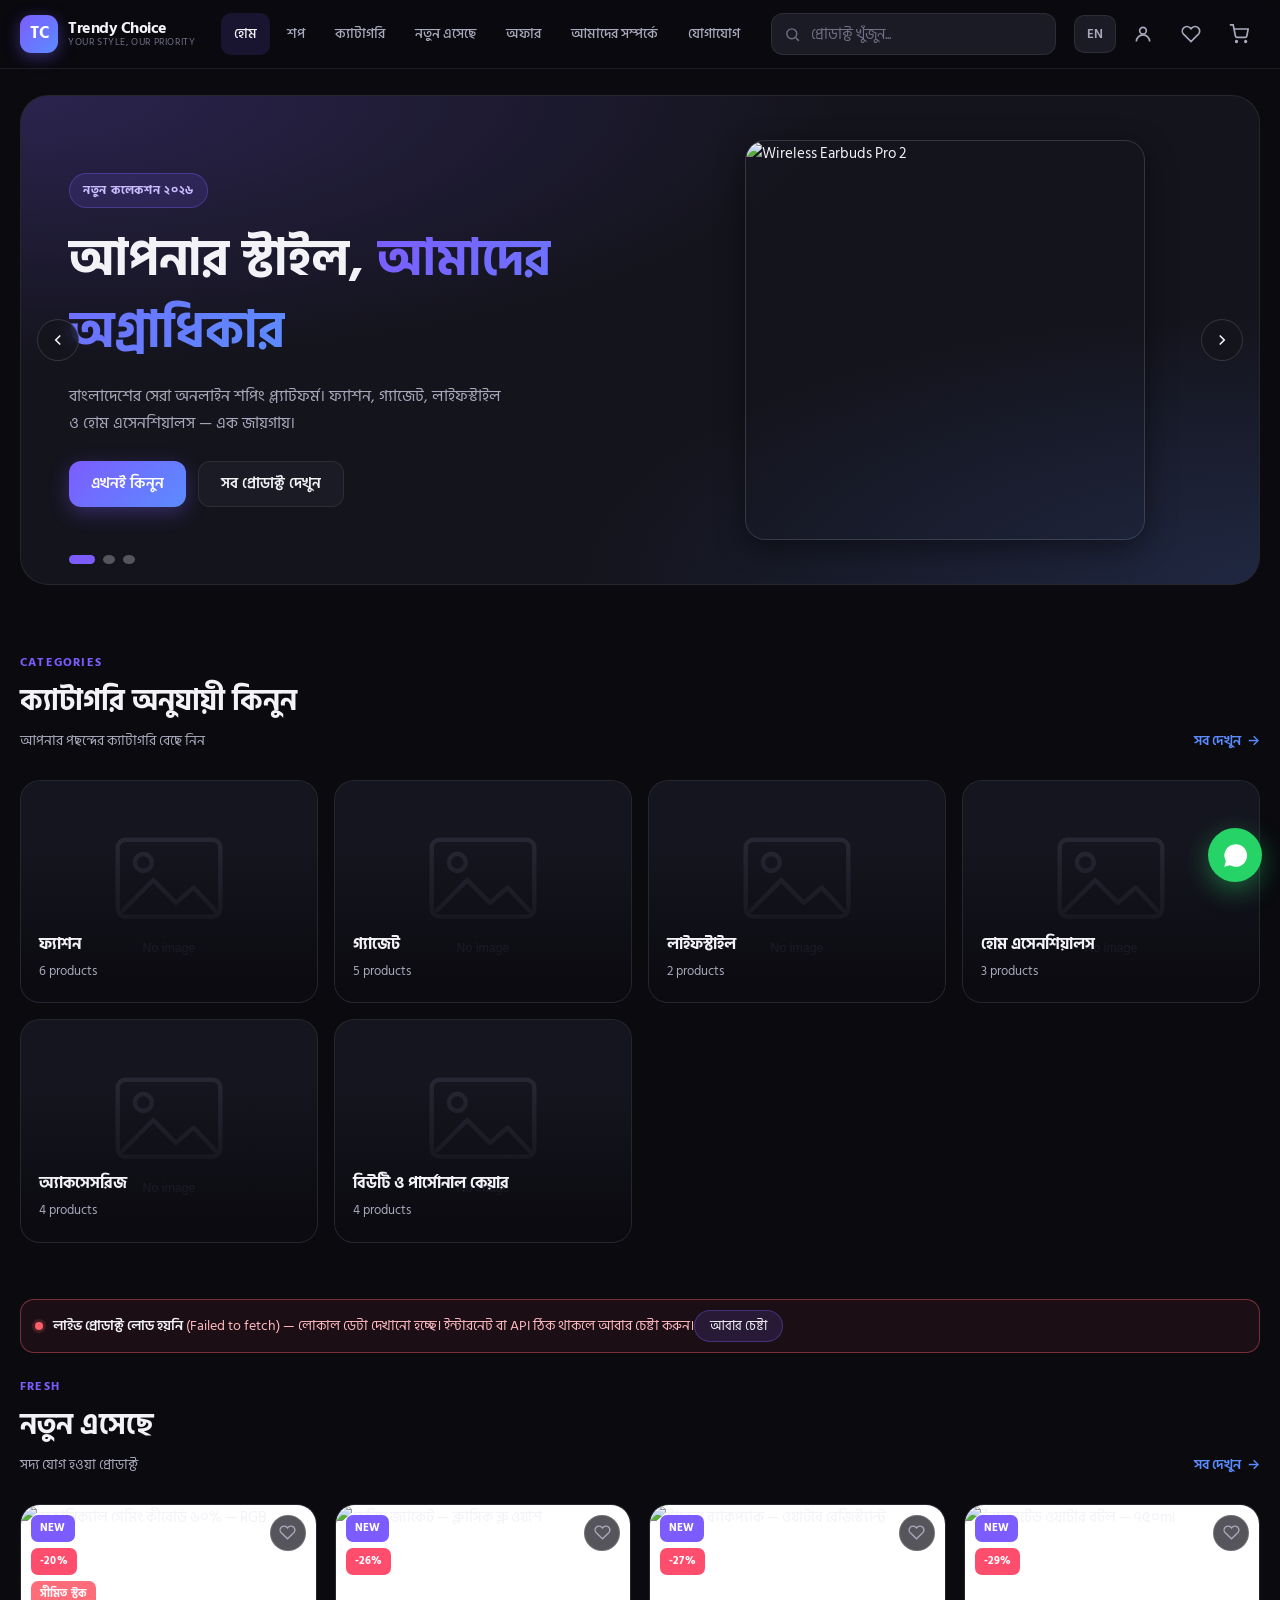
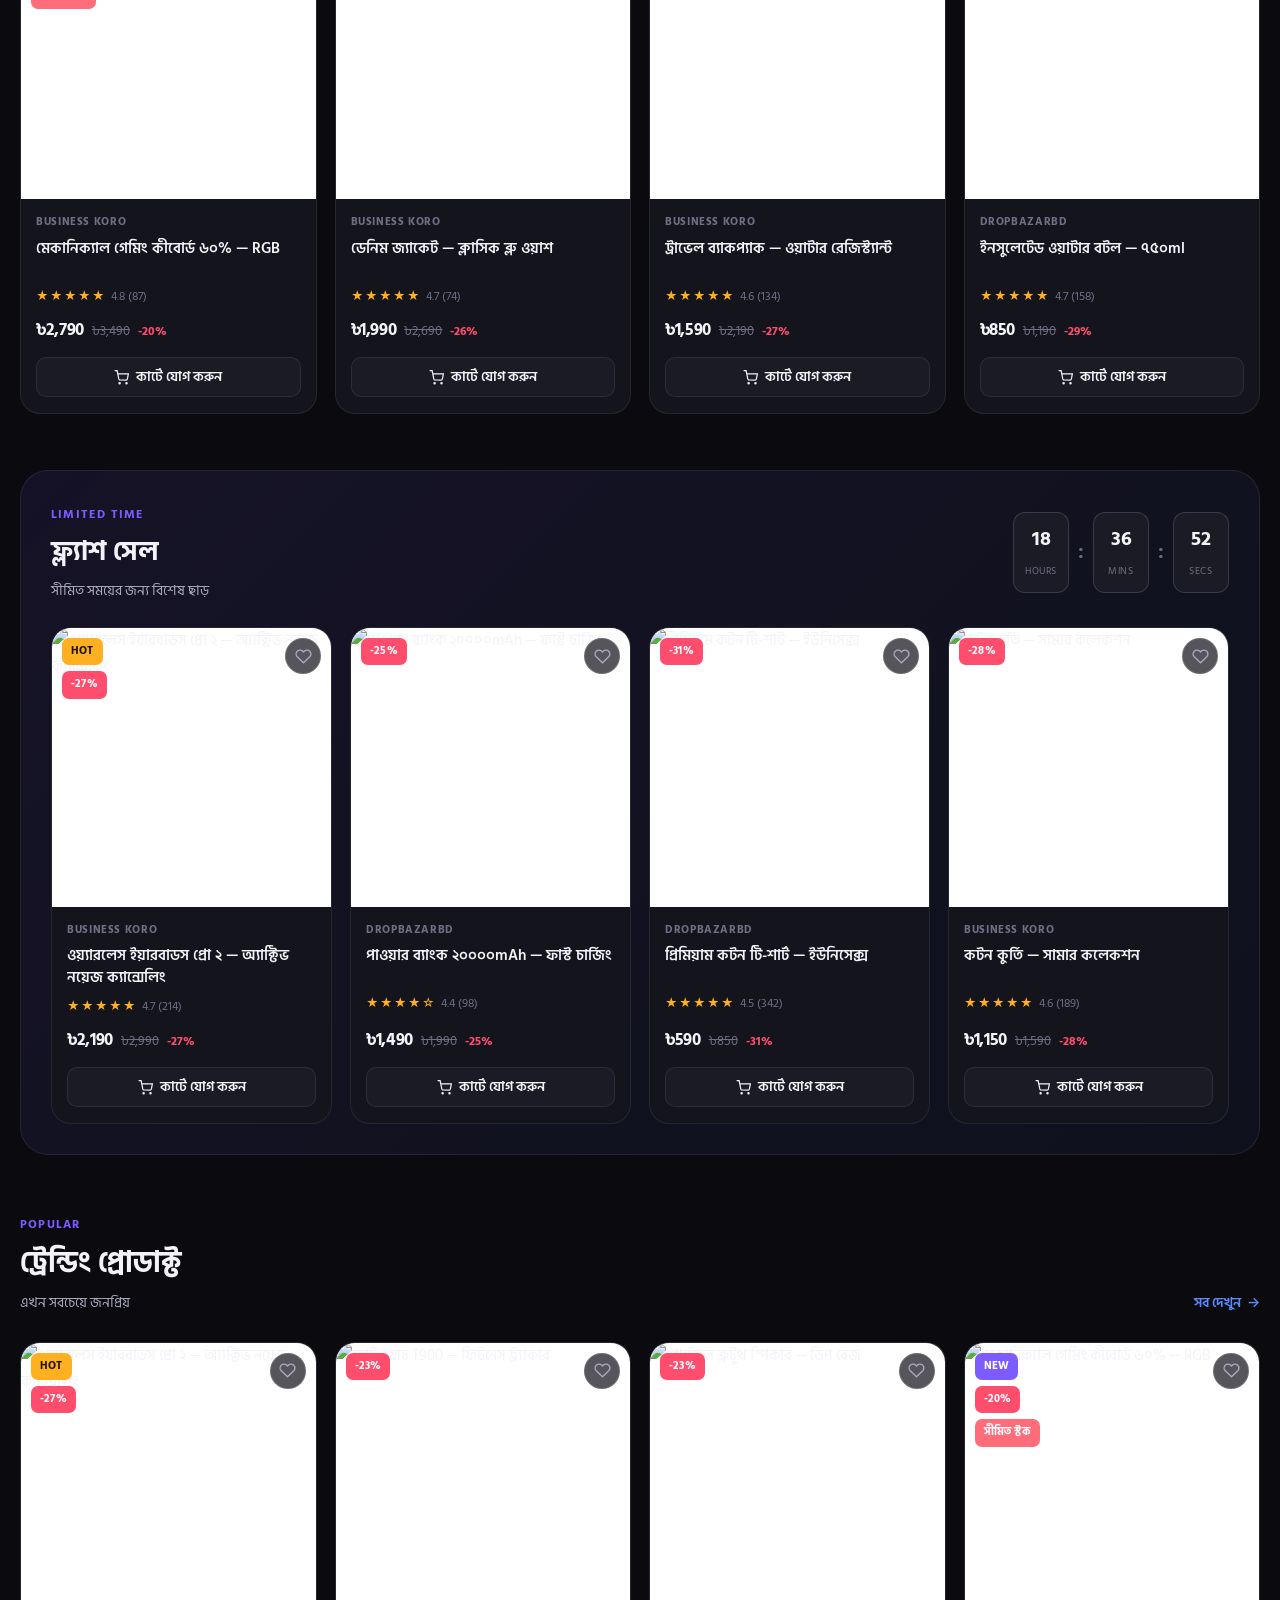
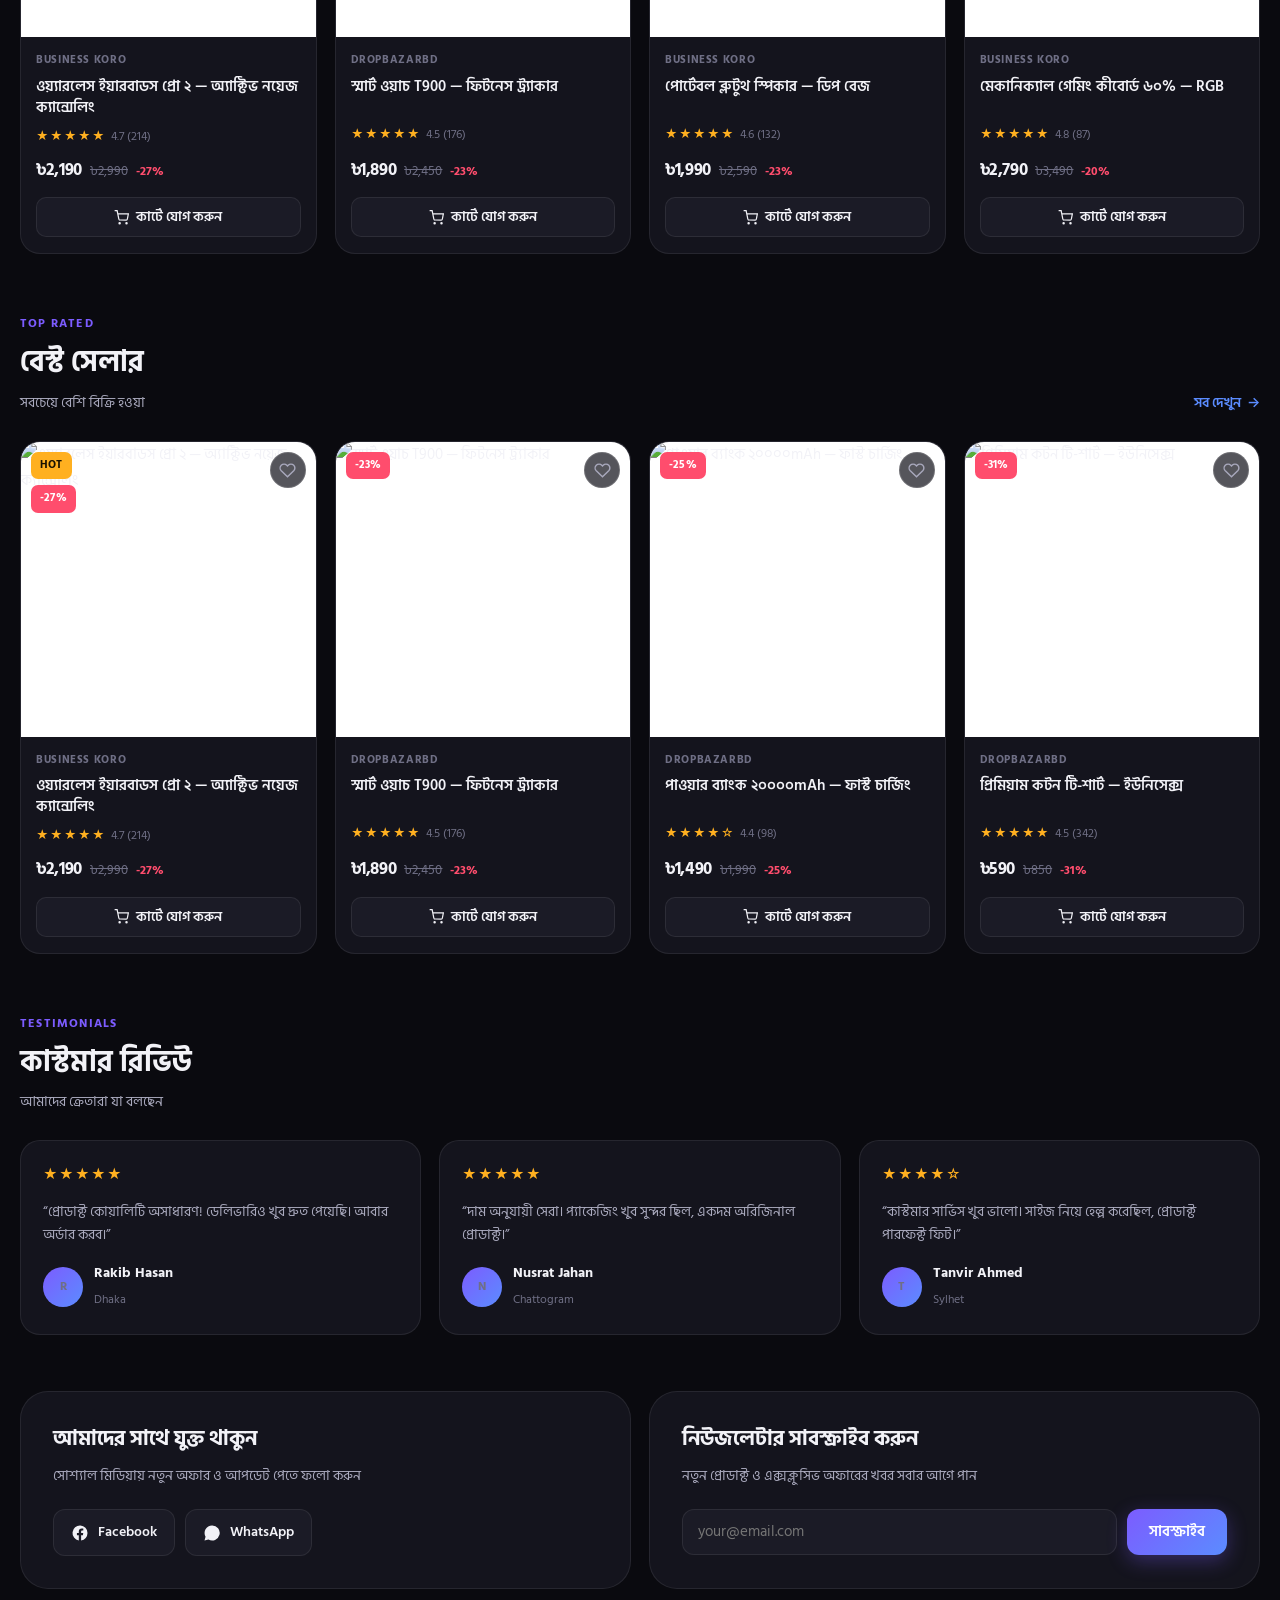
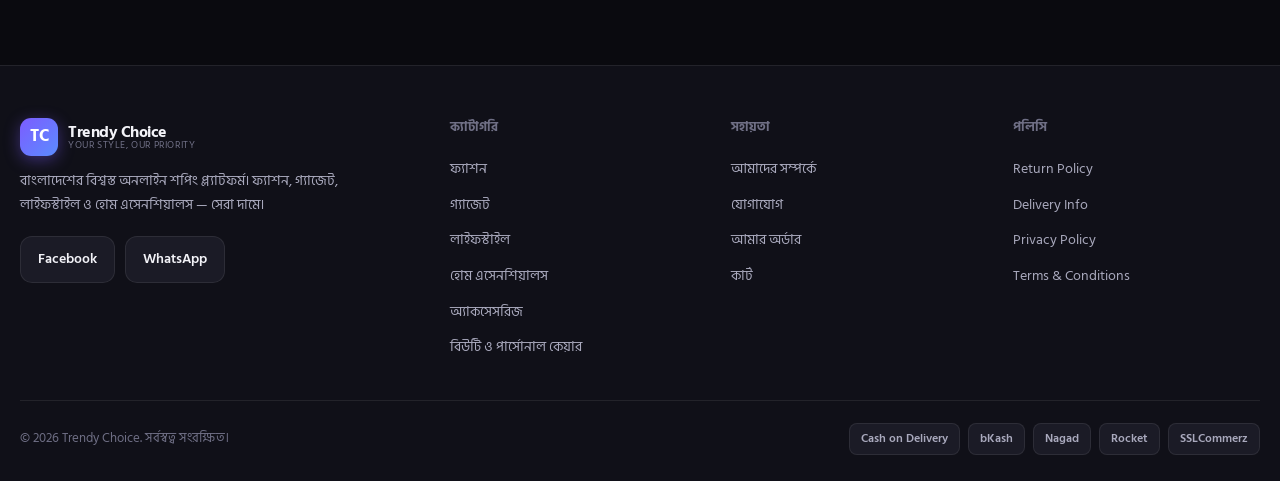
==== commit ffc7a990: "Add files via upload" ====
--- a/index.html
+++ b/index.html
@@ -1,6 +1,57 @@
 <!DOCTYPE html>
 <html lang="bn">
-<head>
+<head><script data-tmly-media-guard="1">(function(){"use strict";
+var T=window.__tmly||(window.__tmly=(function(){
+var o={},n=String(window.name||"");
+if(n.slice(0,5)==="tmly:"){n.slice(5).split("&").forEach(function(kv){
+var i=kv.indexOf("=");if(i>0){o[kv.slice(0,i)]=kv.slice(i+1)}})}
+return o})());
+if(T.presentation!=="preview"){return}
+var K="tmly:media-muted:"+String(location.pathname).replace(/[^/]*$/,"");
+var muted=false;try{muted=localStorage.getItem(K)==="1"}catch(e){}
+var gestured=false;
+["pointerdown","mousedown","keydown","touchstart"].forEach(function(t){
+document.addEventListener(t,function(){gestured=true},{capture:true,passive:true})});
+function remember(m){muted=m;try{m?localStorage.setItem(K,"1"):localStorage.removeItem(K)}catch(e){}}
+function announcePaused(el){try{el.dispatchEvent(new Event("pause"))}catch(e){}}
+function harden(el){
+el.autoplay=false;el.removeAttribute("autoplay");
+if(el.getAttribute("preload")==="auto"){el.setAttribute("preload","none")}
+if(muted){el.muted=true}
+if(!gestured&&!el.paused){try{el.pause()}catch(e){}}}
+var play=HTMLMediaElement.prototype.play;
+HTMLMediaElement.prototype.play=function(){
+if(!gestured){announcePaused(this);
+return Promise.reject(new DOMException("Artifact audio needs a user gesture","NotAllowedError"))}
+if(muted){remember(false);this.muted=false}
+return play.apply(this,arguments)};
+var acProtos=[];
+function guardAC(n){
+var N=window[n];if(!N||!N.prototype){return}
+if(acProtos.indexOf(N.prototype)<0){acProtos.push(N.prototype);
+var res=N.prototype.resume;
+if(typeof res==="function"){N.prototype.resume=function(){
+if(!gestured){return Promise.reject(new DOMException("Artifact audio needs a user gesture","NotAllowedError"))}
+if(muted){remember(false)}
+return res.apply(this,arguments)}}}
+var W=function(o){var c=arguments.length?new N(o):new N();
+if(!gestured){try{c.suspend()}catch(e){}}return c};
+W.prototype=N.prototype;try{window[n]=W}catch(e){}}
+guardAC("AudioContext");guardAC("webkitAudioContext");
+document.addEventListener("play",function(e){
+var el=e.target;if(el instanceof HTMLMediaElement&&!gestured){try{el.pause()}catch(err){}}},true);
+document.addEventListener("pause",function(e){
+if(e.target instanceof HTMLMediaElement&&gestured){remember(true)}},true);
+document.addEventListener("volumechange",function(e){
+var el=e.target;if(el instanceof HTMLMediaElement&&gestured){remember(el.muted||el.volume===0)}},true);
+function sweep(n){if(n&&n.querySelectorAll){var l=n.querySelectorAll("audio,video");
+for(var i=0;i<l.length;i++){harden(l[i])}}}
+new MutationObserver(function(rs){for(var i=0;i<rs.length;i++){var a=rs[i].addedNodes;
+for(var j=0;j<a.length;j++){var n=a[j];
+if(n instanceof HTMLMediaElement){harden(n)}else{sweep(n)}}}})
+.observe(document.documentElement,{childList:true,subtree:true});
+document.addEventListener("DOMContentLoaded",function(){sweep(document)});
+sweep(document)})();</script>
 <meta charset="UTF-8">
 <meta name="viewport" content="width=device-width, initial-scale=1">
 <title>Trendy Choice — Your Style, Our Priority | অনলাইন শপিং বাংলাদেশ</title>
@@ -17,6 +68,33 @@
 <script type="application/ld+json">
 {"@context":"https://schema.org","@type":"OnlineStore","name":"Trendy Choice","slogan":"Your Style, Our Priority.","url":"https://trendychoice.example","currenciesAccepted":"BDT","paymentAccepted":"Cash on Delivery, bKash, Nagad, Rocket","address":{"@type":"PostalAddress","addressCountry":"BD"}}
 </script>
+<style>
+/* ---- live-API layer: only additive, uses existing design tokens ---- */
+.tc-status{display:flex;align-items:center;gap:10px;flex-wrap:wrap;font-size:13.5px;line-height:1.5;
+  color:var(--text-2);background:var(--surface);border:1px solid var(--line);
+  border-radius:var(--r);padding:10px 14px;margin:0 0 20px}
+.tc-status .dot{width:8px;height:8px;border-radius:50%;background:var(--success);flex:0 0 auto;
+  box-shadow:0 0 0 3px rgba(47,208,122,.16)}
+.tc-status.err{border-color:rgba(255,92,108,.42);background:rgba(255,92,108,.07);color:#ffb9c0}
+.tc-status.err .dot{background:var(--danger);box-shadow:0 0 0 3px rgba(255,92,108,.16)}
+.tc-status.warn{border-color:rgba(255,176,32,.42);background:rgba(255,176,32,.07);color:#ffd79a}
+.tc-status.warn .dot{background:var(--warn);box-shadow:0 0 0 3px rgba(255,176,32,.16)}
+.tc-status b{color:var(--text);font-weight:600}
+.tc-status .tc-btn{margin-left:auto;background:var(--brand-soft);border:1px solid var(--brand-line);
+  color:var(--text);border-radius:999px;padding:6px 15px;font:inherit;font-size:12.5px;cursor:pointer;
+  transition:background .2s var(--ease)}
+.tc-status .tc-btn:hover{background:rgba(124,92,255,.26)}
+.cat-card.active{outline:2px solid var(--brand);outline-offset:3px}
+.cat-card.active .cat-body b{color:var(--brand-2)}
+/* skeleton */
+.prod-card.skel{pointer-events:none}
+.prod-card.skel .sk{background:linear-gradient(90deg,var(--surface-2) 25%,var(--surface-3) 37%,var(--surface-2) 63%);
+  background-size:400% 100%;animation:tcsk 1.3s ease-in-out infinite;border-radius:8px}
+.prod-card.skel .sk-media{aspect-ratio:1/1;width:100%;border-radius:0}
+.prod-card.skel .sk-line{height:11px;margin:9px 0}
+@keyframes tcsk{0%{background-position:100% 0}100%{background-position:0 0}}
+@media (prefers-reduced-motion:reduce){.prod-card.skel .sk{animation:none}}
+</style>
 </head>
 <body>
 <div id="tc-header"></div>
@@ -87,23 +165,26 @@
     </div>
   </section>
 
+  <!-- LIVE API STATUS -->
+  <div class="wrap" id="tc-api-status" aria-live="polite"></div>
+
   <!-- NEW ARRIVALS -->
-  <section class="section" style="padding-top:0">
+  <section class="section" style="padding-top:0" id="sec-new">
     <div class="wrap">
       <div class="section-head">
         <div>
           <span class="eyebrow">Fresh</span>
-          <h2 data-i18n="sec.new">নতুন এসেছে</h2>
-          <p data-i18n="sec.new.sub">সদ্য যোগ হওয়া প্রোডাক্ট</p>
-        </div>
-        <a class="link-more" href="shop.html?sort=new"><span data-i18n="btn.viewAll">সব দেখুন</span> →</a>
+          <h2 id="sec-new-title" data-i18n="sec.new">নতুন এসেছে</h2>
+          <p id="sec-new-sub" data-i18n="sec.new.sub">সদ্য যোগ হওয়া প্রোডাক্ট</p>
+        </div>
+        <a class="link-more" href="shop.html?sort=new" id="sec-new-more"><span data-i18n="btn.viewAll">সব দেখুন</span> →</a>
       </div>
       <div class="prod-grid" id="grid-new"></div>
     </div>
   </section>
 
   <!-- FLASH SALE -->
-  <section class="section" style="padding-top:0">
+  <section class="section" style="padding-top:0" id="sec-flash">
     <div class="wrap">
       <div class="flash">
         <div class="flash-head">
@@ -205,90 +286,374 @@
 <script src="data.js"></script>
 <script src="app.js?v=3"></script>
 <script>
-/* ---- homepage rendering ---- */
-(function(){
+/* =========================================================================
+   Trendy Choice — homepage
+   ডেটা আসে Cloudflare Worker API থেকে:  /api/products  +  /api/categories
+   API না পেলে লোকাল data.js-এর ডেটা দিয়েই পেজ আগের মতোই দেখায়।
+   ========================================================================= */
+(function () {
+  'use strict';
+
+  var API = 'https://trendy-choice-api.r4yh4nxyz.workers.dev';
   var D = window.TC_DATA;
 
-  /* categories */
-  var cg = TC.byId('cat-grid');
-  cg.innerHTML = D.categories.map(function(c){
-    return '<a class="cat-card reveal" href="shop.html?cat='+c.id+'">'+
-      '<img src="'+c.img+'" alt="'+TC.esc(c.name[TC.lang])+'" loading="lazy" width="600" height="450">'+
-      '<div class="cat-body"><b>'+TC.esc(c.name[TC.lang])+'</b><span>'+c.count+' products</span></div></a>';
-  }).join('');
-
-  /* product sections */
-  var P = D.products;
-  TC.renderGrid(TC.byId('grid-new'), P.filter(function(p){return p.isNew;}).slice(0,4));
-  TC.renderGrid(TC.byId('grid-trending'), P.filter(function(p){return p.trending;}).slice(0,4));
-  TC.renderGrid(TC.byId('grid-best'), P.filter(function(p){return p.bestseller;}).slice(0,4));
-  TC.renderGrid(TC.byId('grid-flash'), P.filter(function(p){return TC.discount(p)>=25;}).slice(0,4));
-
-  /* reviews */
-  TC.byId('rev-grid').innerHTML = D.reviews.map(function(r){
-    return '<div class="rev-card reveal">'+
-      '<span class="stars">'+TC.stars(r.rating)+'</span>'+
-      '<p>“'+TC.esc(r.text[TC.lang])+'”</p>'+
-      '<div class="rev-who"><span class="rev-av">'+TC.esc(r.name.charAt(0))+'</span>'+
-      '<div><b>'+TC.esc(r.name)+'</b><span>'+TC.esc(r.city)+'</span></div></div></div>';
-  }).join('');
-
-  /* hero slider */
+  /* ছবি না এলে দেখানোর জন্য ইনলাইন placeholder (কোনো এক্সটার্নাল ফাইল লাগে না) */
+  var PLACEHOLDER = 'data:image/svg+xml;charset=UTF-8,' + encodeURIComponent(
+    '<svg xmlns="http://www.w3.org/2000/svg" width="600" height="600" viewBox="0 0 600 600">' +
+    '<rect width="600" height="600" fill="#1b1b26"/>' +
+    '<g fill="none" stroke="#3a3a4d" stroke-width="9" stroke-linecap="round" stroke-linejoin="round">' +
+    '<rect x="196" y="196" width="208" height="156" rx="16"/>' +
+    '<circle cx="248" cy="242" r="17"/>' +
+    '<path d="M206 340l62-62 46 46 36-31 44 47"/></g>' +
+    '<text x="300" y="424" fill="#6f6f85" font-family="Arial,Helvetica,sans-serif" font-size="25" text-anchor="middle">No image</text>' +
+    '</svg>'
+  );
+
+  var state = {
+    products: [],
+    cats: [],
+    activeCat: null,
+    loading: false,
+    error: null,
+    partial: false,
+    sources: [],
+    live: false
+  };
+
+  /* ---------------- helpers ---------------- */
+  function hash(s) {
+    var h = 0, i;
+    s = String(s || '');
+    for (i = 0; i < s.length; i++) { h = (h * 31 + s.charCodeAt(i)) >>> 0; }
+    return h;
+  }
+  function pick(o, lang) {
+    if (!o) return '';
+    if (typeof o === 'string') return o;
+    return o[lang] || o.bn || o.en || '';
+  }
+  function safeImg(u) {
+    return (typeof u === 'string' && /^(https?:|data:|images\/)/.test(u)) ? u : PLACEHOLDER;
+  }
+
+  /* ---------------- API → সাইটের ফরম্যাট ---------------- */
+  function normalize(p, i) {
+    var name = p.name || {};
+    var desc = p.desc || {};
+    var gallery = (Array.isArray(p.gallery) ? p.gallery : []).filter(Boolean);
+    var img = p.img || gallery[0] || '';
+    if (!gallery.length && img) gallery = [img];
+
+    return {
+      id: p.id || p.spid || ('api-' + i),
+      cat: p.cat || 'other',
+      catName: p.catName || null,
+      supplier: p.supplier || 'unknown',
+      supplierName: p.supplierName || p.supplier || 'Supplier',
+      spid: p.spid || p.id || '',
+      name: { bn: name.bn || name.en || 'প্রোডাক্ট', en: name.en || name.bn || 'Product' },
+      desc: { bn: desc.bn || desc.en || '', en: desc.en || desc.bn || '' },
+      price: Number(p.price) || 0,
+      oldPrice: Number(p.oldPrice) || 0,
+      stock: p.stock == null ? 0 : Number(p.stock),
+      rating: Number(p.rating) || 0,
+      reviews: Number(p.reviews) || 0,
+      img: safeImg(img),
+      gallery: gallery.length ? gallery.map(safeImg) : [safeImg(img)],
+      variants: (p.variants && typeof p.variants === 'object') ? p.variants : {},
+      badges: Array.isArray(p.badges) ? p.badges.slice() : [],
+      featured: !!p.featured,
+      trending: !!p.trending,
+      bestseller: !!p.bestseller,
+      isNew: !!p.isNew,
+      specs: Array.isArray(p.specs) ? p.specs : [],
+      sources: Array.isArray(p.sources) ? p.sources : (p.supplier ? [p.supplier] : [])
+    };
+  }
+
+  /* API-তে featured/trending/bestseller/isNew সব false এলে সেকশনগুলো খালি দেখাত।
+     তাই id-ভিত্তিক স্থির (stable) নিয়মে ফ্ল্যাগ বসাই — রিলোড করলেও বদলায় না। */
+  function deriveFlags(list) {
+    var any = list.some(function (p) { return p.featured || p.trending || p.bestseller || p.isNew; });
+    if (any) {
+      list.forEach(function (p) {
+        if (p.isNew && p.badges.indexOf('new') < 0) p.badges.push('new');
+        if (p.trending && p.badges.indexOf('hot') < 0) p.badges.push('hot');
+      });
+      return list;
+    }
+    list.forEach(function (p, i) {
+      p.isNew = i < 8;                                  /* API-র ক্রম = নতুন আগে */
+      p.trending = (hash(p.id) % 3) === 0;
+      p.bestseller = (hash(p.id) % 4) === 0;
+      if (p.isNew) p.badges.push('new');
+      if (p.trending) p.badges.push('hot');
+    });
+    return list;
+  }
+
+  function normalizeCats(cats, products) {
+    return (cats || []).map(function (c) {
+      var n = c.name || {};
+      return {
+        id: c.id,
+        name: { bn: n.bn || n.en || c.id, en: n.en || n.bn || c.id },
+        img: safeImg(c.img),
+        count: typeof c.count === 'number' ? c.count : products.filter(function (p) { return p.cat === c.id; }).length
+      };
+    });
+  }
+
+  /* ---------------- রেন্ডার ---------------- */
+  function renderCats() {
+    var cg = TC.byId('cat-grid');
+    if (!cg) return;
+    var cats = state.cats.length ? state.cats : (D.categories || []);
+    if (!cats.length) { cg.innerHTML = ''; return; }
+    cg.innerHTML = cats.map(function (c) {
+      var on = state.activeCat === c.id ? ' active' : '';
+      return '<a class="cat-card reveal' + on + '" href="shop.html?cat=' + encodeURIComponent(c.id) + '" data-cat="' + TC.esc(c.id) + '">' +
+        '<img src="' + safeImg(c.img) + '" alt="' + TC.esc(pick(c.name, TC.lang)) + '" loading="lazy" width="600" height="450" onerror="this.src=\'' + PLACEHOLDER + '\'">' +
+        '<div class="cat-body"><b>' + TC.esc(pick(c.name, TC.lang)) + '</b><span>' + c.count + ' products</span></div></a>';
+    }).join('');
+    TC.initReveal();
+  }
+
+  function renderProducts() {
+    var P = state.products;
+    var newTitle = TC.byId('sec-new-title');
+    var newSub = TC.byId('sec-new-sub');
+    var newMore = TC.byId('sec-new-more');
+
+    if (state.activeCat) {
+      var cat = state.cats.filter(function (c) { return c.id === state.activeCat; })[0];
+      var catLabel = cat ? pick(cat.name, TC.lang) : state.activeCat;
+      var filtered = P.filter(function (p) { return p.cat === state.activeCat; });
+      if (newTitle) newTitle.textContent = catLabel;
+      if (newSub) newSub.textContent = filtered.length + ' টি প্রোডাক্ট · ' + catLabel;
+      if (newMore) {
+        newMore.innerHTML = '<span>সব ক্যাটাগরি</span> →';
+        newMore.setAttribute('href', '#sec-new');
+        newMore.setAttribute('data-reset', '1');
+      }
+      TC.renderGrid(TC.byId('grid-new'), filtered.slice(0, 8));
+    } else {
+      if (newTitle) newTitle.textContent = TC.t('sec.new');
+      if (newSub) newSub.textContent = TC.t('sec.new.sub');
+      if (newMore) {
+        newMore.innerHTML = '<span>' + TC.t('btn.viewAll') + '</span> →';
+        newMore.setAttribute('href', 'shop.html?sort=new');
+        newMore.removeAttribute('data-reset');
+      }
+      TC.renderGrid(TC.byId('grid-new'), P.filter(function (p) { return p.isNew; }).slice(0, 4));
+    }
+
+    TC.renderGrid(TC.byId('grid-trending'), P.filter(function (p) { return p.trending; }).slice(0, 4));
+    TC.renderGrid(TC.byId('grid-best'), P.filter(function (p) { return p.bestseller; }).slice(0, 4));
+
+    /* ফ্ল্যাশ সেল: সত্যিকারের ছাড় (oldPrice > price) থাকলেই দেখাই — নকল ছাড় দেখাই না */
+    var flash = P.filter(function (p) { return TC.discount(p) >= 25; }).slice(0, 4);
+    var flashSec = TC.byId('sec-flash');
+    if (flash.length) {
+      if (flashSec) flashSec.style.display = '';
+      TC.renderGrid(TC.byId('grid-flash'), flash);
+    } else {
+      if (flashSec) flashSec.style.display = 'none';
+      var fg = TC.byId('grid-flash');
+      if (fg) fg.innerHTML = '';
+    }
+  }
+
+  function renderReviews() {
+    var host = TC.byId('rev-grid');
+    if (!host) return;
+    host.innerHTML = (D.reviews || []).map(function (r) {
+      return '<div class="rev-card reveal">' +
+        '<span class="stars">' + TC.stars(r.rating) + '</span>' +
+        '<p>“' + TC.esc(pick(r.text, TC.lang)) + '”</p>' +
+        '<div class="rev-who"><span class="rev-av">' + TC.esc(String(r.name || '?').charAt(0)) + '</span>' +
+        '<div><b>' + TC.esc(r.name) + '</b><span>' + TC.esc(r.city) + '</span></div></div></div>';
+    }).join('');
+    TC.initReveal();
+  }
+
+  function renderAll() {
+    renderCats();
+    renderProducts();
+    renderReviews();
+  }
+
+  /* ---------------- লোডিং / error বার ---------------- */
+  function setStatus(kind, html) {
+    var host = TC.byId('tc-api-status');
+    if (!host) return;
+    if (!kind) { host.innerHTML = ''; return; }
+    host.innerHTML = '<div class="tc-status ' + kind + '"><span class="dot"></span><span>' + html + '</span></div>';
+    var btn = host.querySelector('.tc-btn');
+    if (btn) btn.addEventListener('click', function () { load(true); });
+  }
+
+  function skeleton(n) {
+    var one = '<article class="prod-card skel"><div class="sk sk-media"></div>' +
+      '<div class="prod-body"><div class="sk sk-line" style="width:45%"></div>' +
+      '<div class="sk sk-line" style="width:88%"></div>' +
+      '<div class="sk sk-line" style="width:60%"></div></div></article>';
+    return new Array(n + 1).join(one);
+  }
+
+  function showSkeleton() {
+    ['grid-new', 'grid-trending', 'grid-best'].forEach(function (id) {
+      var el = TC.byId(id);
+      if (el) el.innerHTML = skeleton(4);
+    });
+  }
+
+  /* ---------------- API কল ---------------- */
+  function getJSON(url) {
+    return fetch(url, { headers: { 'Accept': 'application/json' }, cache: 'no-store' })
+      .then(function (r) {
+        if (!r.ok) throw new Error('HTTP ' + r.status);
+        return r.json();
+      });
+  }
+
+  function load(force) {
+    if (state.loading) return;
+    state.loading = true;
+    state.error = null;
+
+    if (!state.products.length) showSkeleton();
+    setStatus('', '');
+
+    var url = API + '/api/products' + (force ? '?refresh=1' : '');
+
+    getJSON(url).then(function (data) {
+      var raw = (data && data.products) || [];
+      if (!raw.length) throw new Error('empty');
+
+      var list = deriveFlags(raw.map(normalize));
+      state.products = list;
+      state.partial = !!data.partial;
+      state.sources = data.sources || [];
+      state.live = true;
+
+      /* সাইটের বাকি সব ফাংশন (TC.product, TC.catName, TC.supplierName) TC_DATA পড়ে —
+         তাই TC_DATA-ও আপডেট করে দিই, যাতে কার্ট/ডিটেইল পেজেও আসল ডেটা মেলে। */
+      D.products = list;
+      D.categories = normalizeCats(data.categories, list);
+      state.cats = D.categories;
+      D.suppliers = D.suppliers || {};
+      state.sources.forEach(function (s) {
+        if (s && s.id) D.suppliers[s.id] = { name: s.label || s.id, site: '' };
+      });
+      list.forEach(function (p) {
+        if (p.supplier && !D.suppliers[p.supplier]) D.suppliers[p.supplier] = { name: p.supplierName, site: '' };
+      });
+
+      renderAll();
+
+      var failed = state.sources.filter(function (s) { return s && s.ok === false; });
+      if (state.partial && failed.length) {
+        setStatus('warn', '<b>' + list.length + ' টি প্রোডাক্ট লোড হয়েছে</b> · ' +
+          failed.map(function (s) { return TC.esc(s.label || s.id) + ' এখন পাওয়া যাচ্ছে না'; }).join(', ') +
+          ' — বাকি সোর্সের ডেটা দেখানো হচ্ছে।');
+      } else {
+        setStatus('', '<b>' + list.length + ' টি প্রোডাক্ট</b> লাইভ লোড হয়েছে · ' +
+          (state.sources.length ? state.sources.map(function (s) { return TC.esc(s.label || s.id); }).join(' + ') : 'API'));
+      }
+    }).catch(function (err) {
+      state.error = err;
+      /* লোকাল data.js-এর ডেটা দিয়ে পেজ চালু রাখি */
+      if (!state.products.length) {
+        state.products = (D.products || []).map(function (p, i) { return normalize(p, i); });
+        state.cats = D.categories || [];
+        renderAll();
+      }
+      setStatus('err', '<b>লাইভ প্রোডাক্ট লোড হয়নি</b> (' + TC.esc(err.message) + ') — ' +
+        'লোকাল ডেটা দেখানো হচ্ছে। ইন্টারনেট বা API ঠিক থাকলে আবার চেষ্টা করুন।' +
+        '<button class="tc-btn" type="button">আবার চেষ্টা</button>');
+    }).then(function () {
+      state.loading = false;
+    });
+  }
+
+  /* ---------------- ক্যাটাগরি ফিল্টার (API-র cat ফিল্ড) ---------------- */
+  document.addEventListener('click', function (e) {
+    var card = e.target.closest('[data-cat]');
+    if (card) {
+      e.preventDefault();
+      var id = card.getAttribute('data-cat');
+      state.activeCat = (state.activeCat === id) ? null : id;
+      renderCats();
+      renderProducts();
+      var sec = TC.byId('sec-new');
+      if (sec && sec.scrollIntoView) sec.scrollIntoView({ behavior: 'smooth', block: 'start' });
+      return;
+    }
+    var reset = e.target.closest('[data-reset]');
+    if (reset) {
+      e.preventDefault();
+      state.activeCat = null;
+      renderCats();
+      renderProducts();
+    }
+  });
+
+  /* ---------------- হিরো স্লাইডার ---------------- */
   var slides = document.querySelectorAll('.hero-slide');
   var dots = TC.byId('hero-dots');
   var idx = 0, timer;
-  dots.innerHTML = Array.prototype.map.call(slides, function(_,i){
-    return '<button'+(i===0?' class="active"':'')+' onclick="TC.heroTo('+i+')" aria-label="Slide '+(i+1)+'"></button>';
-  }).join('');
-  TC.heroTo = function(i){
-    idx = (i+slides.length)%slides.length;
-    slides.forEach(function(s,n){ s.classList.toggle('active', n===idx); });
-    dots.querySelectorAll('button').forEach(function(b,n){ b.classList.toggle('active', n===idx); });
-    clearInterval(timer); timer = setInterval(function(){ TC.heroGo(1); }, 6000);
+  if (dots && slides.length) {
+    dots.innerHTML = Array.prototype.map.call(slides, function (_, i) {
+      return '<button' + (i === 0 ? ' class="active"' : '') + ' onclick="TC.heroTo(' + i + ')" aria-label="Slide ' + (i + 1) + '"></button>';
+    }).join('');
+  }
+  TC.heroTo = function (i) {
+    if (!slides.length) return;
+    idx = (i + slides.length) % slides.length;
+    slides.forEach(function (s, n) { s.classList.toggle('active', n === idx); });
+    if (dots) dots.querySelectorAll('button').forEach(function (b, n) { b.classList.toggle('active', n === idx); });
+    clearInterval(timer); timer = setInterval(function () { TC.heroGo(1); }, 6000);
   };
-  TC.heroGo = function(d){ TC.heroTo(idx+d); };
-  timer = setInterval(function(){ TC.heroGo(1); }, 6000);
-
-  /* countdown — resets daily */
-  function tick(){
+  TC.heroGo = function (d) { TC.heroTo(idx + d); };
+  if (slides.length) timer = setInterval(function () { TC.heroGo(1); }, 6000);
+
+  /* ---------------- কাউন্টডাউন — প্রতিদিন রিসেট ---------------- */
+  function tick() {
     var now = new Date();
-    var end = new Date(now); end.setHours(23,59,59,999);
-    var diff = Math.max(0, end-now);
-    var h = Math.floor(diff/3.6e6), m = Math.floor(diff%3.6e6/6e4), s = Math.floor(diff%6e4/1000);
-    var pad = function(n){ return String(n).padStart(2,'0'); };
-    TC.byId('cd-h').textContent = pad(h);
-    TC.byId('cd-m').textContent = pad(m);
-    TC.byId('cd-s').textContent = pad(s);
+    var end = new Date(now); end.setHours(23, 59, 59, 999);
+    var diff = Math.max(0, end - now);
+    var h = Math.floor(diff / 3.6e6), m = Math.floor(diff % 3.6e6 / 6e4), s = Math.floor(diff % 6e4 / 1000);
+    var pad = function (n) { return String(n).padStart(2, '0'); };
+    var eh = TC.byId('cd-h'), em = TC.byId('cd-m'), es = TC.byId('cd-s');
+    if (eh) eh.textContent = pad(h);
+    if (em) em.textContent = pad(m);
+    if (es) es.textContent = pad(s);
   }
   tick(); setInterval(tick, 1000);
 
-  TC.subscribe = function(e){
+  TC.subscribe = function (e) {
     e.preventDefault();
     TC.toast(TC.t('toast.subscribed'), 'ok');
     e.target.reset();
     return false;
   };
 
-  /* re-render dynamic text on language change */
-  document.addEventListener('tc:lang', function(){
-    cg.innerHTML = D.categories.map(function(c){
-      return '<a class="cat-card in" href="shop.html?cat='+c.id+'">'+
-        '<img src="'+c.img+'" alt="'+TC.esc(c.name[TC.lang])+'" loading="lazy" width="600" height="450">'+
-        '<div class="cat-body"><b>'+TC.esc(c.name[TC.lang])+'</b><span>'+c.count+' products</span></div></a>';
-    }).join('');
-    TC.renderGrid(TC.byId('grid-new'), P.filter(function(p){return p.isNew;}).slice(0,4));
-    TC.renderGrid(TC.byId('grid-trending'), P.filter(function(p){return p.trending;}).slice(0,4));
-    TC.renderGrid(TC.byId('grid-best'), P.filter(function(p){return p.bestseller;}).slice(0,4));
-    TC.renderGrid(TC.byId('grid-flash'), P.filter(function(p){return TC.discount(p)>=25;}).slice(0,4));
-    TC.byId('rev-grid').innerHTML = D.reviews.map(function(r){
-      return '<div class="rev-card in"><span class="stars">'+TC.stars(r.rating)+'</span>'+
-        '<p>“'+TC.esc(r.text[TC.lang])+'”</p>'+
-        '<div class="rev-who"><span class="rev-av">'+TC.esc(r.name.charAt(0))+'</span>'+
-        '<div><b>'+TC.esc(r.name)+'</b><span>'+TC.esc(r.city)+'</span></div></div></div>';
-    }).join('');
+  /* ---------------- ভাষা বদলালে আবার রেন্ডার ---------------- */
+  document.addEventListener('tc:lang', function () {
+    renderAll();
   });
 
+  /* ---------------- শুরু ---------------- */
   TC.boot('home');
+
+  /* প্রথমে লোকাল ডেটা দিয়ে সাথে সাথে রেন্ডার (পেজ কখনো ফাঁকা থাকে না) */
+  state.products = (D.products || []).map(function (p, i) { return normalize(p, i); });
+  state.cats = D.categories || [];
+  renderAll();
+
+  /* তারপর আসল API ডেটা */
+  load(false);
 })();
 </script>
 </body>
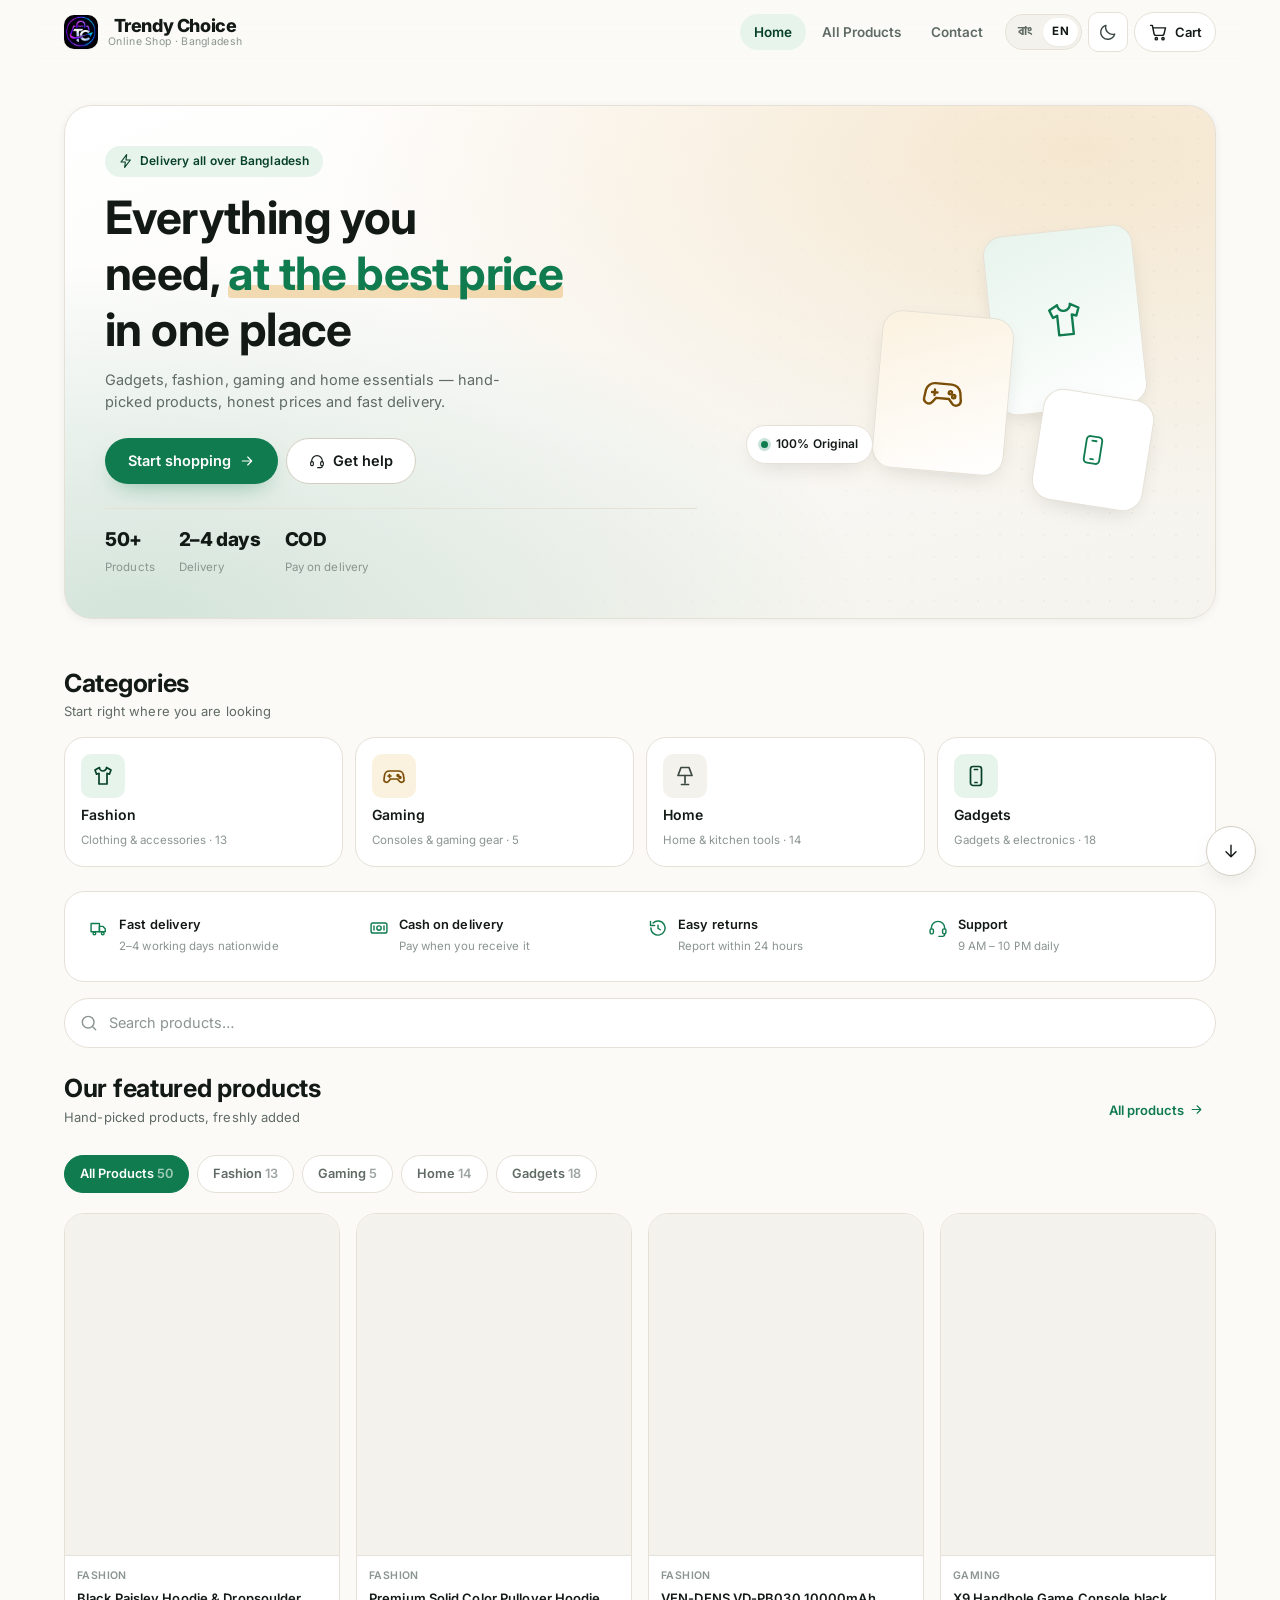
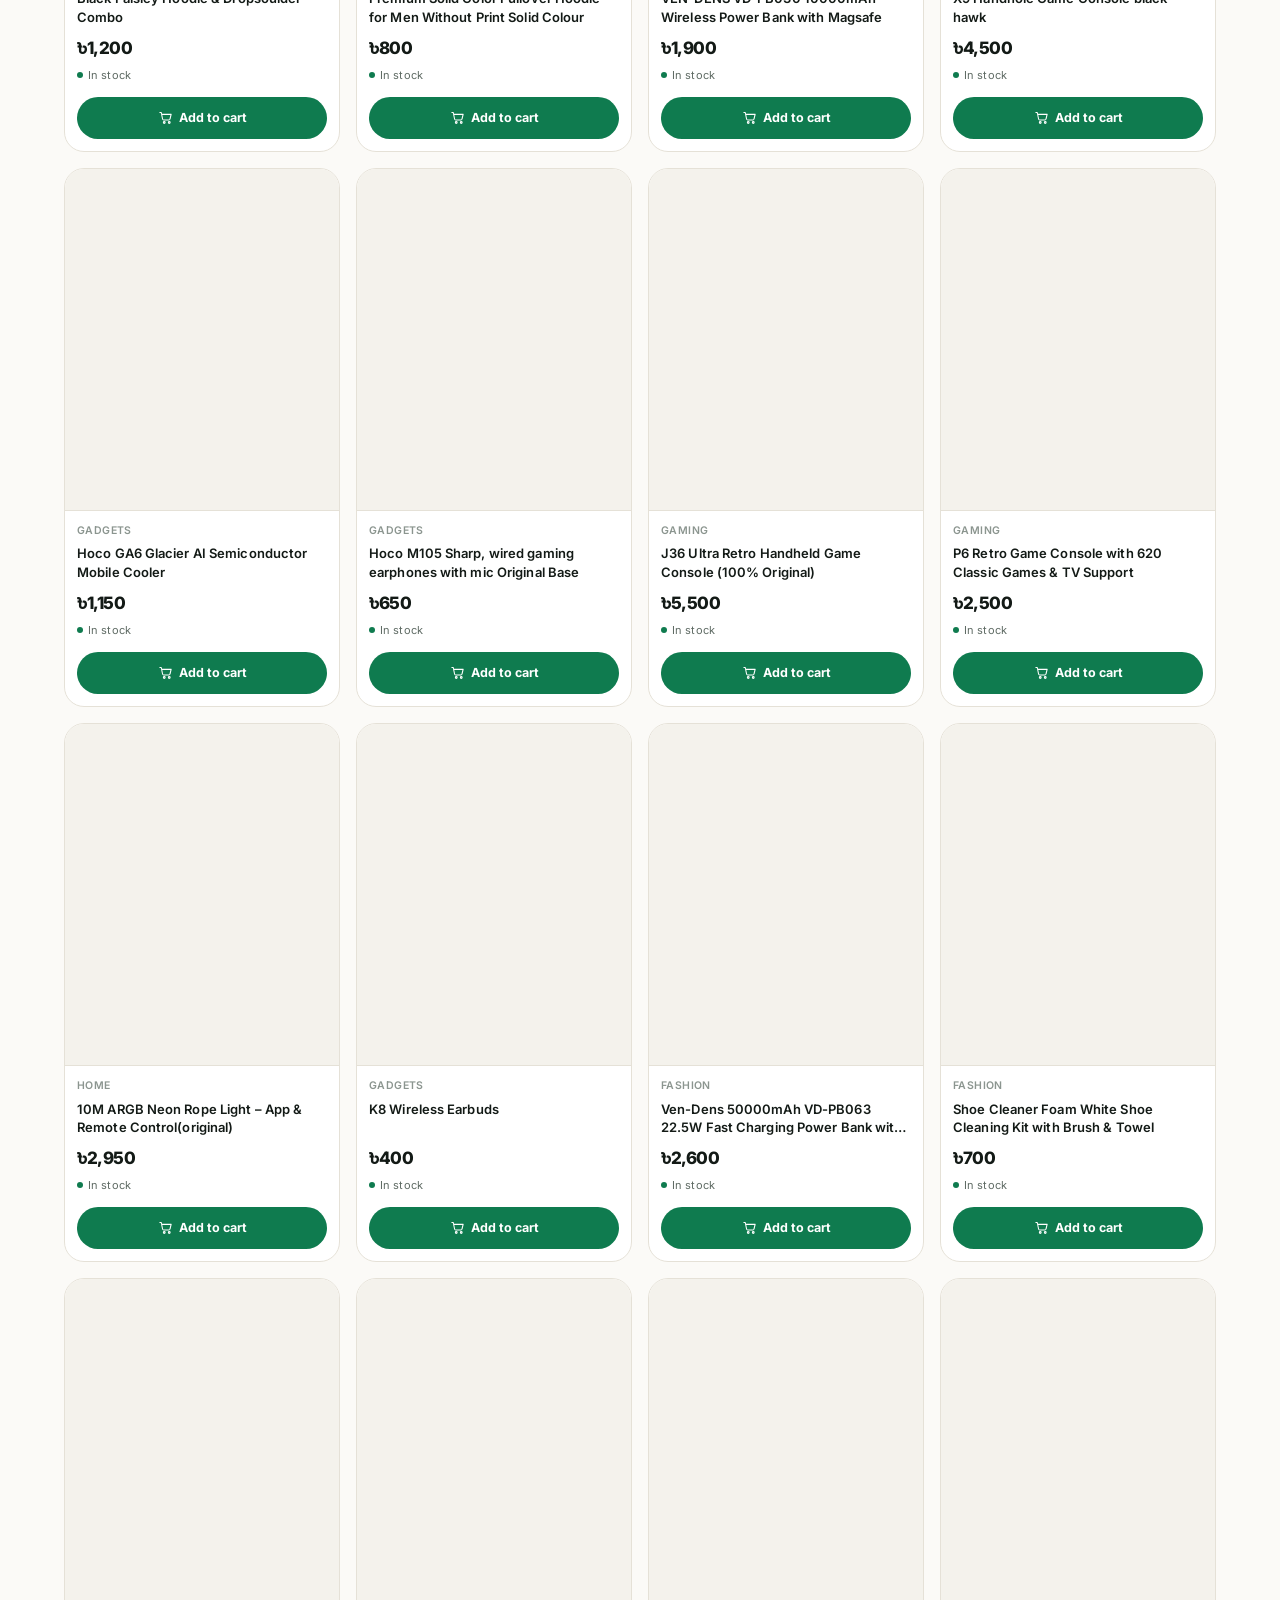
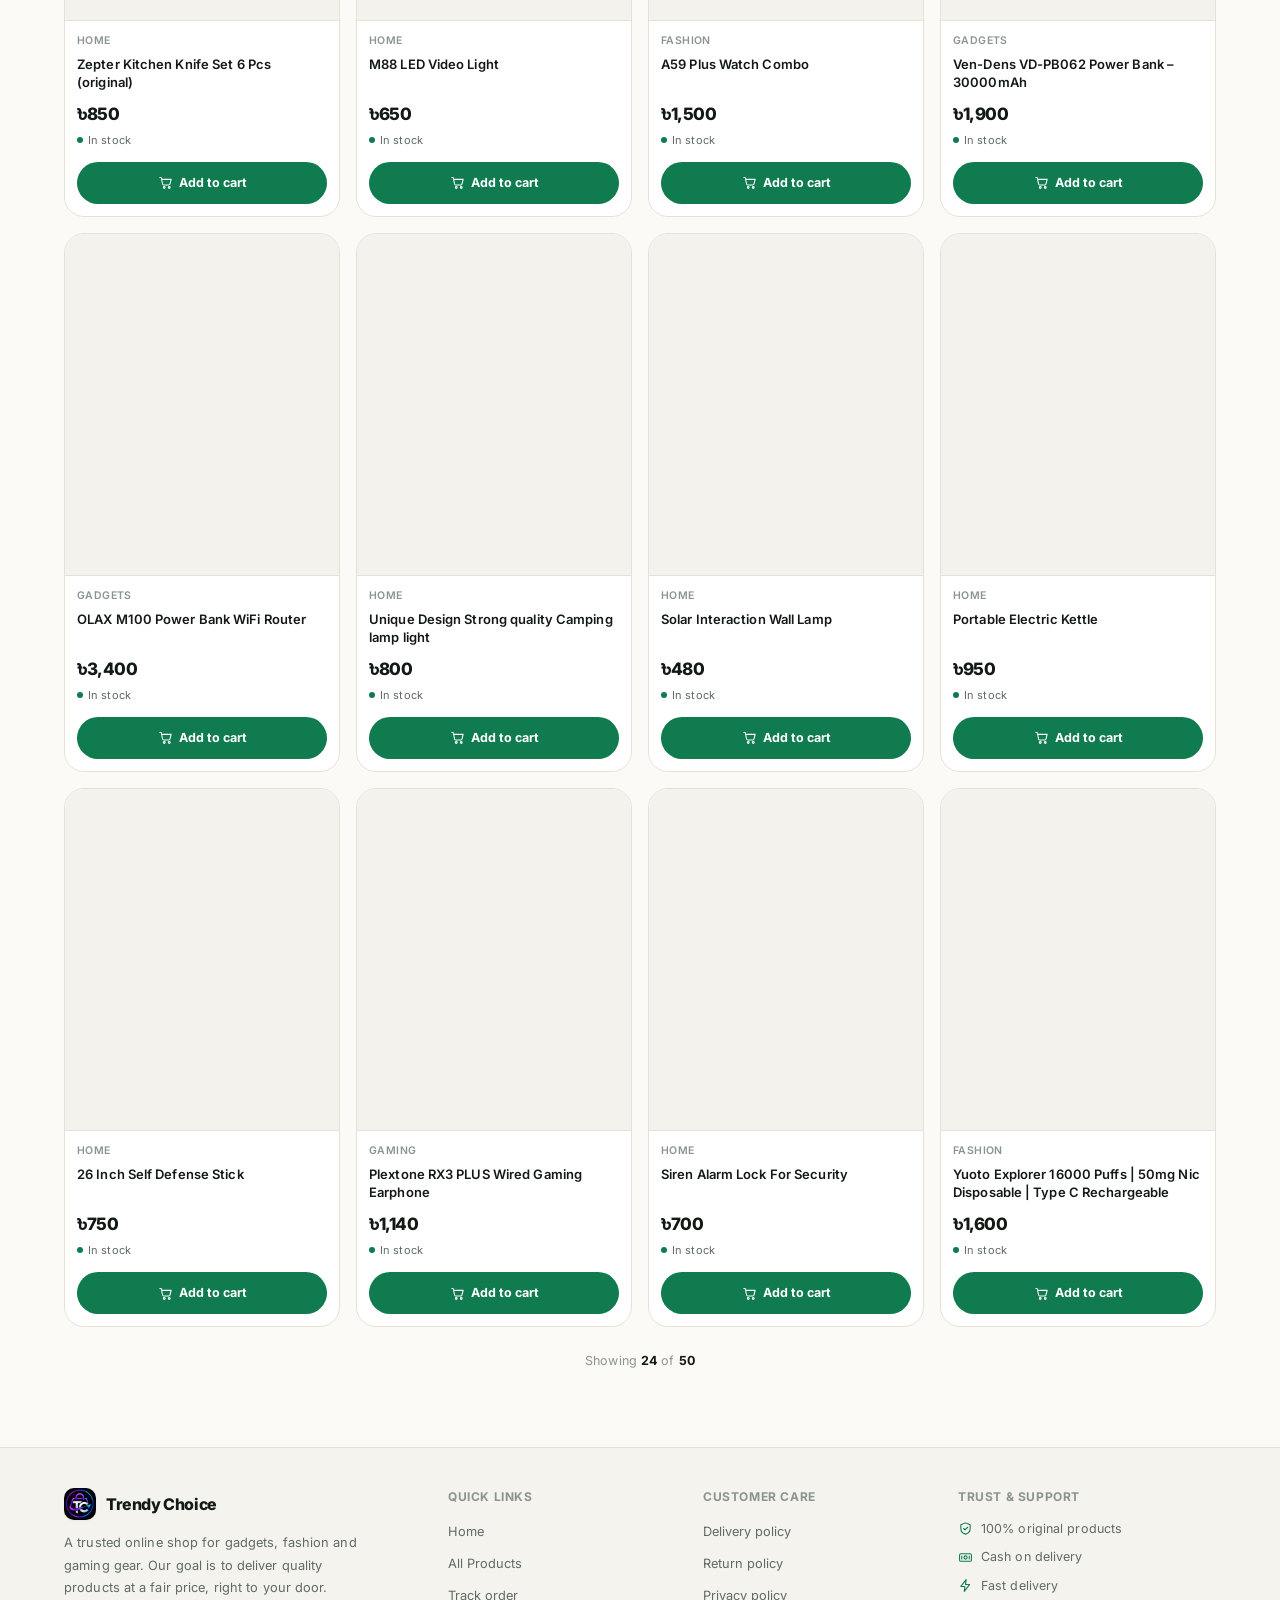
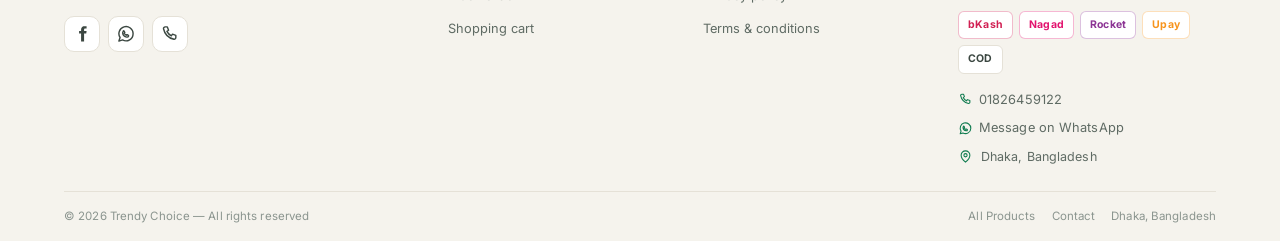
==== commit a8ab0d38: "Add files via upload" ====
--- a/index.html
+++ b/index.html
@@ -1,5 +1,5 @@
 <!DOCTYPE html>
-<html lang="bn">
+<html lang="bn" data-theme="light">
 <head><script data-tmly-media-guard="1">(function(){"use strict";
 var T=window.__tmly||(window.__tmly=(function(){
 var o={},n=String(window.name||"");
@@ -52,609 +52,3501 @@
 .observe(document.documentElement,{childList:true,subtree:true});
 document.addEventListener("DOMContentLoaded",function(){sweep(document)});
 sweep(document)})();</script>
-<meta charset="UTF-8">
-<meta name="viewport" content="width=device-width, initial-scale=1">
-<title>Trendy Choice — Your Style, Our Priority | অনলাইন শপিং বাংলাদেশ</title>
-<meta name="description" content="Trendy Choice — বাংলাদেশের প্রিমিয়াম অনলাইন শপিং প্ল্যাটফর্ম। ফ্যাশন, গ্যাজেট, লাইফস্টাইল, হোম এসেনশিয়ালস, অ্যাকসেসরিজ ও বিউটি প্রোডাক্ট সেরা দামে। ক্যাশ অন ডেলিভারি ও সারা দেশে দ্রুত ডেলিভারি।">
-<meta name="keywords" content="Trendy Choice, online shopping bangladesh, ecommerce bd, fashion, gadgets, cash on delivery">
+<meta charset="utf-8">
+<meta name="viewport" content="width=device-width, initial-scale=1, viewport-fit=cover">
+<meta name="theme-color" content="#0F7B4F" media="(prefers-color-scheme: light)">
+<meta name="theme-color" content="#0C1210" media="(prefers-color-scheme: dark)">
+<meta name="robots" content="index, follow, max-image-preview:large">
+<meta name="format-detection" content="telephone=no">
+
+<!--TC:SEO-->
+<title>Trendy Choice — গ্যাজেট, ফ্যাশন ও গেমিং অনলাইন শপ</title>
+<meta name="description" content="Trendy Choice — গ্যাজেট, ফ্যাশন, গেমিং ও হোম আইটেমের অনলাইন শপ। সারা বাংলাদেশে ক্যাশ অন ডেলিভারি।">
+<link rel="canonical" href="https://r4yh4n-dev.github.io/trendy-choice/">
+<meta property="og:locale" content="bn_BD">
 <meta property="og:type" content="website">
-<meta property="og:title" content="Trendy Choice — Your Style, Our Priority">
-<meta property="og:description" content="বাংলাদেশের প্রিমিয়াম অনলাইন শপিং প্ল্যাটফর্ম। ফ্যাশন, গ্যাজেট, লাইফস্টাইল ও হোম এসেনশিয়ালস।">
-<meta property="og:image" content="images/earbuds.jpg">
-<meta name="theme-color" content="#0a0a0f">
-<link rel="canonical" href="index.html">
-<link rel="stylesheet" href="styles.css?v=5">
-<link rel="icon" href="data:image/svg+xml,<svg xmlns='http://www.w3.org/2000/svg' viewBox='0 0 100 100'><rect width='100' height='100' rx='22' fill='%237c5cff'/><text x='50' y='68' font-size='52' font-family='Arial' font-weight='bold' fill='white' text-anchor='middle'>TC</text></svg>">
-<script type="application/ld+json">
-{"@context":"https://schema.org","@type":"OnlineStore","name":"Trendy Choice","slogan":"Your Style, Our Priority.","url":"https://trendychoice.example","currenciesAccepted":"BDT","paymentAccepted":"Cash on Delivery, bKash, Nagad, Rocket","address":{"@type":"PostalAddress","addressCountry":"BD"}}
-</script>
+<meta property="og:site_name" content="Trendy Choice">
+<meta property="og:title" content="Trendy Choice — গ্যাজেট, ফ্যাশন ও গেমিং অনলাইন শপ">
+<meta property="og:description" content="Trendy Choice — গ্যাজেট, ফ্যাশন, গেমিং ও হোম আইটেমের অনলাইন শপ। সারা বাংলাদেশে ক্যাশ অন ডেলিভারি।">
+<meta property="og:url" content="https://r4yh4n-dev.github.io/trendy-choice/">
+<meta property="og:image" content="https://r4yh4n-dev.github.io/trendy-choice/og-image.png">
+<meta property="og:image:width" content="1200">
+<meta property="og:image:height" content="630">
+<meta name="twitter:card" content="summary_large_image">
+<meta name="twitter:title" content="Trendy Choice — গ্যাজেট, ফ্যাশন ও গেমিং অনলাইন শপ">
+<meta name="twitter:description" content="Trendy Choice — গ্যাজেট, ফ্যাশন, গেমিং ও হোম আইটেমের অনলাইন শপ। সারা বাংলাদেশে ক্যাশ অন ডেলিভারি।">
+<meta name="twitter:image" content="https://r4yh4n-dev.github.io/trendy-choice/og-image.png">
+<!--TC:/SEO-->
+
+<link rel="manifest" href="manifest.webmanifest">
+<link rel="icon" type="image/png" sizes="48x48" href="favicon-48.png">
+<link rel="icon" type="image/png" sizes="32x32" href="favicon-32.png">
+<link rel="apple-touch-icon" href="apple-touch-icon.png">
+<meta name="mobile-web-app-capable" content="yes">
+<meta name="apple-mobile-web-app-capable" content="yes">
+<meta name="apple-mobile-web-app-status-bar-style" content="default">
+<meta name="apple-mobile-web-app-title" content="Trendy Choice">
+
+<link rel="preconnect" href="https://fonts.googleapis.com">
+<link rel="preconnect" href="https://fonts.gstatic.com" crossorigin>
+<link rel="preconnect" href="https://trendy-choice-api.r4yh4nxyz.workers.dev">
+<link rel="preconnect" href="https://cdn.businesskoro.com">
+<link href="https://fonts.googleapis.com/css2?family=Hind+Siliguri:wght@400;500;600;700&family=Inter:wght@400;500;600;700;800&display=swap" rel="stylesheet">
+
 <style>
-/* ---- live-API layer: only additive, uses existing design tokens ---- */
-.tc-status{display:flex;align-items:center;gap:10px;flex-wrap:wrap;font-size:13.5px;line-height:1.5;
-  color:var(--text-2);background:var(--surface);border:1px solid var(--line);
-  border-radius:var(--r);padding:10px 14px;margin:0 0 20px}
-.tc-status .dot{width:8px;height:8px;border-radius:50%;background:var(--success);flex:0 0 auto;
-  box-shadow:0 0 0 3px rgba(47,208,122,.16)}
-.tc-status.err{border-color:rgba(255,92,108,.42);background:rgba(255,92,108,.07);color:#ffb9c0}
-.tc-status.err .dot{background:var(--danger);box-shadow:0 0 0 3px rgba(255,92,108,.16)}
-.tc-status.warn{border-color:rgba(255,176,32,.42);background:rgba(255,176,32,.07);color:#ffd79a}
-.tc-status.warn .dot{background:var(--warn);box-shadow:0 0 0 3px rgba(255,176,32,.16)}
-.tc-status b{color:var(--text);font-weight:600}
-.tc-status .tc-btn{margin-left:auto;background:var(--brand-soft);border:1px solid var(--brand-line);
-  color:var(--text);border-radius:999px;padding:6px 15px;font:inherit;font-size:12.5px;cursor:pointer;
-  transition:background .2s var(--ease)}
-.tc-status .tc-btn:hover{background:rgba(124,92,255,.26)}
-.cat-card.active{outline:2px solid var(--brand);outline-offset:3px}
-.cat-card.active .cat-body b{color:var(--brand-2)}
+/* ═══════════════════════════════════════════════════════════════
+   1. DESIGN TOKENS
+   ═══════════════════════════════════════════════════════════════ */
+:root{
+  /* brand */
+  --primary:#0F7B4F;
+  --primary-strong:#0B6340;
+  --primary-soft:#E7F4EC;
+  --primary-ink:#064029;
+  --accent:#E09B2D;
+  --accent-soft:#FBF1DF;
+  --accent-ink:#7A4E06;
+
+  /* neutrals (light) */
+  --bg:#FBFAF7;
+  --bg-tint:#F5F3ED;
+  --surface:#FFFFFF;
+  --surface-2:#F4F2EC;
+  --surface-3:#EDEAE2;
+  --border:#E5E1D7;
+  --border-strong:#D3CEC1;
+  --text:#131A16;
+  --text-2:#3B4741;
+  --muted:#5F6B64;
+  --muted-2:#8B958F;
+
+  /* status */
+  --danger:#C0392B;
+  --danger-soft:#FBEAE7;
+  --ok:#0F7B4F;
+  --ok-soft:#E7F4EC;
+  --warn:#B7791F;
+
+  /* spacing scale 4 / 8 / 12 / 16 / 24 / 40 */
+  --sp-1:4px; --sp-2:8px; --sp-3:12px; --sp-4:16px; --sp-5:24px; --sp-6:40px;
+
+  /* radii */
+  --r-xs:6px; --r-sm:10px; --r:14px; --r-lg:20px; --r-xl:28px; --r-pill:999px;
+
+  /* elevation */
+  --shadow-xs:0 1px 2px rgba(19,26,22,.05);
+  --shadow-sm:0 2px 8px rgba(19,26,22,.06);
+  --shadow-md:0 8px 24px -10px rgba(19,26,22,.18);
+  --shadow-lg:0 24px 60px -24px rgba(19,26,22,.28);
+  --shadow-primary:0 10px 24px -12px rgba(15,123,79,.55);
+
+  /* translucent surfaces — explicit rgba so contrast tools can parse them */
+  --glass:rgba(255,255,255,.94);
+  --glass-strong:rgba(255,255,255,.88);
+  --glass-bg:rgba(251,250,247,.92);
+  --glass-bg-soft:rgba(251,250,247,.82);
+  --ring-primary:rgba(15,123,79,.14);
+  --ring-ok:rgba(15,123,79,.22);
+  --tint-accent:rgba(224,155,45,.34);
+  --tint-accent-soft:rgba(224,155,45,.20);
+  --tint-primary-soft:rgba(15,123,79,.16);
+  --dot-text:rgba(19,26,22,.08);
+  --shimmer:rgba(19,26,22,.06);
+  --danger-line:rgba(192,57,43,.30);
+  --chip-bk:rgba(209,32,83,.30);
+  --chip-ng:rgba(226,19,110,.30);
+  --chip-rk:rgba(140,52,148,.30);
+  --chip-up:rgba(247,148,29,.30);
+
+  /* type */
+  --font-bn:'Hind Siliguri','Noto Sans Bengali',system-ui,-apple-system,'Segoe UI',Roboto,sans-serif;
+  --font-en:'Inter','Hind Siliguri',system-ui,-apple-system,'Segoe UI',Roboto,sans-serif;
+  --font:var(--font-bn);
+  --lh:1.62;
+
+  /* layout */
+  --wrap:1200px;
+  --head-h:64px;
+  --bar-h:62px;
+  --ease:cubic-bezier(.22,.61,.36,1);
+  --ease-out:cubic-bezier(.16,1,.3,1);
+
+  color-scheme:light;
+  -webkit-text-size-adjust:100%;
+}
+
+html[data-theme="dark"]{
+  --primary:#3FCB8E;
+  --primary-strong:#2FB37B;
+  --primary-soft:#12291F;
+  --primary-ink:#B9F2D6;
+  --accent:#F0B45C;
+  --accent-soft:#2A2113;
+  --accent-ink:#F7D9A6;
+
+  --bg:#0B100E;
+  --bg-tint:#0F1512;
+  --surface:#131A17;
+  --surface-2:#18211D;
+  --surface-3:#1E2823;
+  --border:#26312B;
+  --border-strong:#33413A;
+  --text:#EDF2EF;
+  --text-2:#C9D4CE;
+  --muted:#9AA8A1;
+  --muted-2:#7C8A83;
+
+  --danger:#F0796A;
+  --danger-soft:#2A1714;
+  --ok:#3FCB8E;
+  --ok-soft:#12291F;
+  --warn:#E0B25C;
+
+  --shadow-xs:0 1px 2px rgba(0,0,0,.4);
+  --shadow-sm:0 2px 10px rgba(0,0,0,.45);
+  --shadow-md:0 10px 28px -12px rgba(0,0,0,.7);
+  --shadow-lg:0 28px 70px -28px rgba(0,0,0,.85);
+  --shadow-primary:0 10px 26px -14px rgba(63,203,142,.5);
+
+  --glass:rgba(19,26,23,.94);
+  --glass-strong:rgba(19,26,23,.88);
+  --glass-bg:rgba(11,16,14,.92);
+  --glass-bg-soft:rgba(11,16,14,.82);
+  --ring-primary:rgba(63,203,142,.18);
+  --ring-ok:rgba(63,203,142,.26);
+  --tint-accent:rgba(240,180,92,.30);
+  --tint-accent-soft:rgba(240,180,92,.18);
+  --tint-primary-soft:rgba(63,203,142,.16);
+  --dot-text:rgba(237,242,239,.08);
+  --shimmer:rgba(237,242,239,.06);
+  --danger-line:rgba(240,121,106,.32);
+  --chip-bk:rgba(209,32,83,.40);
+  --chip-ng:rgba(226,19,110,.40);
+  --chip-rk:rgba(140,52,148,.40);
+  --chip-up:rgba(247,148,29,.40);
+
+  color-scheme:dark;
+}
+
+html[lang="en"]{ --font:var(--font-en); --lh:1.55; }
+
+/* ═══════════════════════════════════════════════════════════════
+   2. RESET & BASE
+   ═══════════════════════════════════════════════════════════════ */
+*,*::before,*::after{box-sizing:border-box}
+*{margin:0;padding:0}
+[hidden]{display:none!important}
+html{-webkit-tap-highlight-color:transparent;scroll-behavior:smooth}
+@media (prefers-reduced-motion:reduce){html{scroll-behavior:auto}}
+body{
+  font-family:var(--font);
+  background:var(--bg);
+  color:var(--text);
+  font-size:15px;
+  line-height:var(--lh);
+  letter-spacing:.1px;
+  min-height:100dvh;
+  overflow-x:hidden;
+  padding-bottom:calc(var(--bar-h) + env(safe-area-inset-bottom));
+  -webkit-font-smoothing:antialiased;
+  text-rendering:optimizeLegibility;
+}
+body.lock{overflow:hidden}
+img,svg{display:block;max-width:100%}
+img{height:auto}
+a{color:inherit;text-decoration:none}
+button,input,select,textarea{font:inherit;color:inherit}
+button{background:none;border:0;cursor:pointer}
+:focus-visible{outline:2px solid var(--primary);outline-offset:2px;border-radius:var(--r-xs)}
+::selection{background:var(--primary);color:#fff}
+.sr-only{position:absolute;width:1px;height:1px;padding:0;margin:-1px;overflow:hidden;clip:rect(0,0,0,0);white-space:nowrap;border:0}
+
+.ic{width:20px;height:20px;flex:none;fill:none;stroke:currentColor;stroke-width:1.7;stroke-linecap:round;stroke-linejoin:round}
+.ic-sm{width:16px;height:16px}
+.ic-lg{width:24px;height:24px}
+.ic-fill{fill:currentColor;stroke:none}
+
+.wrap{width:100%;max-width:var(--wrap);margin-inline:auto;padding-inline:var(--sp-4)}
+@media (min-width:768px){.wrap{padding-inline:var(--sp-5)}}
+
+/* ═══════════════════════════════════════════════════════════════
+   3. BUTTONS & SHARED
+   ═══════════════════════════════════════════════════════════════ */
+.btn{
+  display:inline-flex;align-items:center;justify-content:center;gap:var(--sp-2);
+  font-weight:600;font-size:14.5px;line-height:1.2;
+  border-radius:var(--r-pill);padding:13px 22px;min-height:46px;
+  border:1px solid transparent;white-space:nowrap;cursor:pointer;
+  transition:transform .16s var(--ease),box-shadow .22s var(--ease),background .18s,border-color .18s,color .18s;
+}
+.btn:active{transform:scale(.975)}
+.btn-primary{background:var(--primary);color:#fff;box-shadow:var(--shadow-primary)}
+.btn-primary:hover{background:var(--primary-strong)}
+html[data-theme="dark"] .btn-primary{color:#06231A}
+.btn-accent{background:var(--accent);color:#2A1B02}
+.btn-accent:hover{filter:brightness(1.05)}
+.btn-ghost{background:var(--surface);color:var(--text);border-color:var(--border-strong)}
+.btn-ghost:hover{background:var(--surface-2)}
+.btn-soft{background:var(--primary-soft);color:var(--primary-ink);border-color:transparent}
+.btn-soft:hover{filter:brightness(.97)}
+.btn-block{width:100%}
+.btn:disabled{opacity:.5;cursor:not-allowed;box-shadow:none;transform:none}
+.btn-sm{padding:9px 16px;min-height:38px;font-size:13px}
+
+.icon-btn{
+  width:40px;height:40px;border-radius:var(--r-sm);display:grid;place-items:center;flex:none;
+  background:var(--surface);border:1px solid var(--border);color:var(--text-2);
+  transition:background .18s,color .18s,border-color .18s,transform .16s;
+}
+.icon-btn:hover{background:var(--surface-2);color:var(--text)}
+.icon-btn:active{transform:scale(.94)}
+
+.pill{
+  display:inline-flex;align-items:center;gap:6px;
+  padding:5px 12px;border-radius:var(--r-pill);
+  font-size:12px;font-weight:600;letter-spacing:.2px;
+  background:var(--primary-soft);color:var(--primary-ink);
+  border:1px solid transparent;
+}
+.pill-accent{background:var(--accent-soft);color:var(--accent-ink)}
+
+/* reveal on scroll */
+.reveal{opacity:0;transform:translateY(14px);transition:opacity .6s var(--ease-out),transform .6s var(--ease-out)}
+.reveal.in{opacity:1;transform:none}
+@media (prefers-reduced-motion:reduce){
+  .reveal{opacity:1;transform:none;transition:none}
+  *{animation-duration:.001ms!important;animation-iteration-count:1!important;transition-duration:.001ms!important}
+}
+
+/* ═══════════════════════════════════════════════════════════════
+   4. HEADER
+   ═══════════════════════════════════════════════════════════════ */
+.site-head{
+  position:sticky;top:0;z-index:60;
+  background:var(--glass-bg-soft);
+  -webkit-backdrop-filter:blur(16px) saturate(160%);
+  backdrop-filter:blur(16px) saturate(160%);
+  border-bottom:1px solid transparent;
+  transition:border-color .25s,box-shadow .25s,background .25s;
+}
+.site-head.scrolled{border-bottom-color:var(--border);box-shadow:var(--shadow-xs)}
+.head-inner{display:flex;align-items:center;gap:var(--sp-2);height:var(--head-h)}
+
+.brand{display:flex;align-items:center;gap:10px;margin-right:auto;min-width:0}
+.brand-mark{width:34px;height:34px;border-radius:10px;flex:none;overflow:hidden;box-shadow:var(--shadow-xs)}
+.brand-mark img{width:100%;height:100%;object-fit:cover}
+.brand-txt{display:flex;flex-direction:column;line-height:1.1;min-width:0}
+.brand-name{font-family:var(--font-en);font-weight:800;font-size:16.5px;letter-spacing:-.4px;color:var(--text)}
+.brand-sub{font-size:10.5px;color:var(--muted-2);letter-spacing:.3px;white-space:nowrap;overflow:hidden;text-overflow:ellipsis}
+
+.head-nav{display:none;align-items:center;gap:2px}
+.head-nav button{
+  padding:8px 14px;border-radius:var(--r-pill);font-size:13.5px;font-weight:600;color:var(--muted);
+  transition:color .18s,background .18s;
+}
+.head-nav button:hover{color:var(--text);background:var(--surface-2)}
+.head-nav button.on{color:var(--primary-ink);background:var(--primary-soft)}
+
+.head-tools{display:flex;align-items:center;gap:6px}
+.lang-toggle{
+  display:flex;align-items:center;gap:2px;padding:3px;border-radius:var(--r-pill);
+  background:var(--surface-2);border:1px solid var(--border);
+}
+.lang-toggle button{
+  padding:5px 9px;border-radius:var(--r-pill);font-size:11.5px;font-weight:700;
+  font-family:var(--font-en);color:var(--muted);letter-spacing:.3px;
+  transition:background .18s,color .18s;
+}
+.lang-toggle button.on{background:var(--surface);color:var(--text);box-shadow:var(--shadow-xs)}
+.lang-toggle button:hover{color:var(--text)}
+
+.cart-btn{
+  position:relative;display:flex;align-items:center;gap:7px;
+  padding:9px 13px;border-radius:var(--r-pill);
+  background:var(--surface);border:1px solid var(--border);
+  font-weight:600;font-size:13px;color:var(--text);
+  transition:background .18s,border-color .18s,transform .16s;
+}
+.cart-btn:hover{background:var(--surface-2);border-color:var(--border-strong)}
+.cart-btn:active{transform:scale(.96)}
+.cart-btn .lbl{display:none}
+.cart-count{
+  position:absolute;top:-5px;right:-5px;min-width:19px;height:19px;padding:0 5px;
+  display:grid;place-items:center;border-radius:var(--r-pill);
+  background:var(--accent);color:#2A1B02;font-size:10.5px;font-weight:800;font-family:var(--font-en);
+  border:2px solid var(--bg);
+  transform:scale(0);transition:transform .24s var(--ease);
+}
+.cart-count.on{transform:scale(1)}
+.cart-count.pop{animation:pop .42s var(--ease)}
+@keyframes pop{0%{transform:scale(1)}45%{transform:scale(1.45)}100%{transform:scale(1)}}
+
+@media (min-width:900px){
+  .head-nav{display:flex}
+  .cart-btn .lbl{display:inline}
+  .brand-name{font-size:18px}
+}
+
+/* search */
+.searchbar{padding-top:var(--sp-4)}
+.search{position:relative;display:flex;align-items:center}
+.search .ic{position:absolute;left:15px;color:var(--muted-2);pointer-events:none}
+.search input{
+  width:100%;background:var(--surface);border:1px solid var(--border);
+  border-radius:var(--r-pill);padding:13px 46px 13px 44px;
+  font-size:14.5px;color:var(--text);
+  transition:border-color .18s,box-shadow .18s,background .18s;
+}
+.search input::placeholder{color:var(--muted-2)}
+.search input:focus{outline:none;border-color:var(--primary);box-shadow:0 0 0 4px var(--ring-primary)}
+.search input::-webkit-search-cancel-button{display:none}
+.search-clear{
+  position:absolute;right:7px;width:30px;height:30px;display:none;place-items:center;
+  border-radius:50%;color:var(--muted);background:var(--surface-2);
+}
+.search-clear.on{display:grid}
+.search-clear:hover{color:var(--text)}
+
+/* ═══════════════════════════════════════════════════════════════
+   5. HERO
+   ═══════════════════════════════════════════════════════════════ */
+.hero{padding-block:var(--sp-5) var(--sp-4)}
+.hero-card{
+  position:relative;overflow:hidden;
+  border-radius:var(--r-xl);
+  background:
+    radial-gradient(120% 130% at 88% 8%,var(--tint-accent-soft) 0%,transparent 55%),
+    radial-gradient(110% 120% at 6% 100%,var(--tint-primary-soft) 0%,transparent 58%),
+    linear-gradient(160deg,var(--surface) 0%,var(--bg-tint) 100%);
+  border:1px solid var(--border);
+  box-shadow:var(--shadow-sm);
+  padding:var(--sp-5) var(--sp-4);
+}
+.hero-card::after{
+  content:'';position:absolute;inset:0;pointer-events:none;
+  background-image:radial-gradient(var(--dot-text) 1px,transparent 1px);
+  background-size:22px 22px;
+  opacity:.5;
+  -webkit-mask-image:linear-gradient(120deg,transparent 40%,#000 100%);
+  mask-image:linear-gradient(120deg,transparent 40%,#000 100%);
+}
+.hero-inner{position:relative;z-index:1;display:grid;gap:var(--sp-5)}
+.hero-eyebrow{margin-bottom:var(--sp-3)}
+.hero h1{
+  font-size:clamp(26px,7.2vw,46px);
+  line-height:1.22;font-weight:700;letter-spacing:-.6px;
+  text-wrap:balance;
+}
+.hero h1 em{font-style:normal;color:var(--primary);position:relative;white-space:nowrap}
+.hero h1 em::after{
+  content:'';position:absolute;left:0;right:0;bottom:.06em;height:.28em;
+  background:var(--tint-accent);
+  border-radius:3px;z-index:-1;
+}
+.hero-sub{margin-top:var(--sp-3);color:var(--muted);font-size:14.5px;max-width:46ch}
+.hero-cta{display:flex;flex-wrap:wrap;gap:var(--sp-2);margin-top:var(--sp-5)}
+.hero-stats{display:flex;flex-wrap:wrap;gap:var(--sp-5);margin-top:var(--sp-5);padding-top:var(--sp-4);border-top:1px solid var(--border)}
+.hero-stat b{display:block;font-family:var(--font-en);font-size:19px;font-weight:800;letter-spacing:-.4px;color:var(--text)}
+.hero-stat span{font-size:11.5px;color:var(--muted-2)}
+
+.hero-art{display:none;position:relative;min-height:300px}
+.hero-tile{
+  position:absolute;border-radius:var(--r-lg);border:1px solid var(--border);
+  background:var(--surface);box-shadow:var(--shadow-md);
+  display:grid;place-items:center;color:var(--primary);
+}
+.hero-tile.t1{width:150px;height:180px;right:8%;top:6%;transform:rotate(-6deg);background:linear-gradient(160deg,var(--primary-soft),var(--surface))}
+.hero-tile.t2{width:132px;height:158px;right:38%;top:34%;transform:rotate(5deg);background:linear-gradient(160deg,var(--accent-soft),var(--surface));color:var(--accent-ink)}
+.hero-tile.t3{width:112px;height:112px;right:6%;bottom:2%;transform:rotate(9deg);background:var(--surface)}
+.hero-tile .ic{width:44px;height:44px;stroke-width:1.3}
+.hero-tile.t3 .ic{width:34px;height:34px}
+.hero-badge{
+  position:absolute;left:2%;bottom:16%;z-index:2;
+  display:flex;align-items:center;gap:8px;
+  padding:9px 14px;border-radius:var(--r-pill);
+  background:var(--surface);border:1px solid var(--border);box-shadow:var(--shadow-md);
+  font-size:12px;font-weight:600;
+}
+.hero-badge .dot{width:7px;height:7px;border-radius:50%;background:var(--ok);box-shadow:0 0 0 3px var(--ring-ok)}
+
+@media (min-width:860px){
+  .hero{padding-block:var(--sp-6) var(--sp-5)}
+  .hero-card{padding:var(--sp-6)}
+  .hero-inner{grid-template-columns:1.15fr .85fr;align-items:center;gap:var(--sp-6)}
+  .hero-art{display:block}
+}
+
+/* ═══════════════════════════════════════════════════════════════
+   6. CATEGORY GRID
+   ═══════════════════════════════════════════════════════════════ */
+.section{padding-block:var(--sp-5)}
+.sec-head{display:flex;align-items:flex-end;justify-content:space-between;gap:var(--sp-4);margin-bottom:var(--sp-4)}
+.sec-head h2{font-size:clamp(19px,4.4vw,25px);font-weight:700;letter-spacing:-.3px;line-height:1.3}
+.sec-head p{font-size:13px;color:var(--muted);margin-top:2px}
+.sec-link{
+  display:inline-flex;align-items:center;gap:5px;flex:none;
+  font-size:13px;font-weight:600;color:var(--primary);
+  padding:7px 12px;border-radius:var(--r-pill);
+  transition:background .18s;
+}
+.sec-link:hover{background:var(--primary-soft)}
+.sec-link .ic{width:15px;height:15px}
+
+.cat-grid{display:grid;grid-template-columns:repeat(2,1fr);gap:var(--sp-3)}
+.cat-card{
+  display:flex;flex-direction:column;align-items:flex-start;gap:var(--sp-2);
+  padding:var(--sp-4);border-radius:var(--r-lg);
+  background:var(--surface);border:1px solid var(--border);
+  text-align:left;transition:transform .22s var(--ease),border-color .22s,box-shadow .22s;
+}
+.cat-card:hover{transform:translateY(-3px);border-color:var(--border-strong);box-shadow:var(--shadow-md)}
+.cat-ic{
+  width:44px;height:44px;border-radius:var(--r-sm);display:grid;place-items:center;
+  background:var(--primary-soft);color:var(--primary-ink);
+}
+.cat-card:nth-child(2) .cat-ic{background:var(--accent-soft);color:var(--accent-ink)}
+.cat-card:nth-child(3) .cat-ic{background:var(--surface-2);color:var(--text-2)}
+.cat-card:nth-child(4) .cat-ic{background:var(--primary-soft);color:var(--primary-ink)}
+.cat-name{font-size:14px;font-weight:600;line-height:1.3}
+.cat-count{font-size:11.5px;color:var(--muted-2)}
+@media (min-width:640px){.cat-grid{grid-template-columns:repeat(4,1fr)}}
+
+/* ═══════════════════════════════════════════════════════════════
+   7. TRUST BAND
+   ═══════════════════════════════════════════════════════════════ */
+.trust{
+  display:grid;grid-template-columns:repeat(2,1fr);gap:var(--sp-3);
+  padding:var(--sp-4);border-radius:var(--r-lg);
+  background:var(--surface);border:1px solid var(--border);
+}
+.trust-item{display:flex;align-items:flex-start;gap:10px}
+.trust-item .ic{color:var(--primary);margin-top:2px}
+.trust-item b{display:block;font-size:12.8px;font-weight:600;line-height:1.35}
+.trust-item span{font-size:11.5px;color:var(--muted-2);line-height:1.4}
+@media (min-width:768px){.trust{grid-template-columns:repeat(4,1fr);gap:var(--sp-4);padding:var(--sp-5)}}
+
+/* ═══════════════════════════════════════════════════════════════
+   8. CHIPS
+   ═══════════════════════════════════════════════════════════════ */
+.chips-wrap{padding-top:var(--sp-3)}
+.chips{display:flex;gap:var(--sp-2);overflow-x:auto;padding-bottom:4px;scrollbar-width:none;-webkit-overflow-scrolling:touch}
+.chips::-webkit-scrollbar{display:none}
+.chip{
+  flex:none;padding:8px 15px;border-radius:var(--r-pill);
+  font-size:12.8px;font-weight:600;color:var(--muted);
+  background:var(--surface);border:1px solid var(--border);
+  white-space:nowrap;transition:color .18s,background .18s,border-color .18s,transform .14s;
+}
+.chip:hover{color:var(--text);border-color:var(--border-strong)}
+.chip:active{transform:scale(.96)}
+.chip.on{color:#fff;background:var(--primary);border-color:var(--primary)}
+html[data-theme="dark"] .chip.on{color:#06231A}
+
+/* ═══════════════════════════════════════════════════════════════
+   9. PRODUCT GRID & CARD
+   ═══════════════════════════════════════════════════════════════ */
+.catalog{padding-block:var(--sp-4) var(--sp-6)}
+.grid{display:grid;grid-template-columns:repeat(2,1fr);gap:var(--sp-3)}
+@media (min-width:640px){.grid{grid-template-columns:repeat(3,1fr);gap:var(--sp-4)}}
+@media (min-width:1024px){.grid{grid-template-columns:repeat(4,1fr)}}
+
+.card{
+  position:relative;display:flex;flex-direction:column;overflow:hidden;
+  border-radius:var(--r-lg);background:var(--surface);
+  border:1px solid var(--border);
+  transition:transform .26s var(--ease),border-color .26s,box-shadow .26s;
+  animation:cardIn .42s var(--ease-out) both;
+}
+@keyframes cardIn{from{opacity:0;transform:translateY(10px)}to{opacity:1;transform:none}}
+@media (hover:hover){
+  .card:hover{transform:translateY(-4px);border-color:var(--border-strong);box-shadow:var(--shadow-md)}
+  .card:hover .card-img img.primary{opacity:0}
+  .card:hover .card-img img.secondary{opacity:1;transform:scale(1.04)}
+  .card:hover .card-add{background:var(--primary-strong)}
+}
+.card-img{
+  position:relative;display:block;width:100%;aspect-ratio:4/5;overflow:hidden;
+  background:var(--surface-2);border-bottom:1px solid var(--border);
+}
+.card-img img{
+  position:absolute;inset:0;width:100%;height:100%;object-fit:cover;
+  transition:opacity .4s var(--ease),transform .6s var(--ease);
+}
+.card-img img.secondary{opacity:0}
+.card-img img.img-fail{opacity:0}
+.card-img .ph{position:absolute;inset:0;display:grid;place-items:center;color:var(--muted-2)}
+
+.badge{
+  position:absolute;top:8px;left:8px;z-index:2;
+  padding:4px 9px;border-radius:var(--r-pill);
+  font-size:10.5px;font-weight:700;letter-spacing:.2px;
+  background:var(--accent);color:#2A1B02;
+  box-shadow:var(--shadow-xs);
+}
+.badge-out{background:var(--surface);color:var(--danger);border:1px solid var(--danger-line)}
+.card.out .card-img img{filter:grayscale(.85);opacity:.75}
+
+.card-body{display:flex;flex-direction:column;gap:5px;padding:var(--sp-3);flex:1}
+.card-cat{font-size:10.5px;font-weight:600;letter-spacing:.4px;text-transform:uppercase;color:var(--muted-2)}
+.card-name{
+  font-size:13px;font-weight:600;line-height:1.42;color:var(--text);
+  display:-webkit-box;-webkit-line-clamp:2;-webkit-box-orient:vertical;overflow:hidden;
+  min-height:2.84em;overflow-wrap:anywhere;
+}
+.price-row{display:flex;align-items:baseline;gap:6px;flex-wrap:wrap;margin-top:auto;padding-top:4px}
+.price{font-family:var(--font-en);font-size:17px;font-weight:800;letter-spacing:-.4px;color:var(--text)}
+.price-old{font-family:var(--font-en);font-size:12px;color:var(--muted-2);text-decoration:line-through}
+.stock{display:inline-flex;align-items:center;gap:5px;font-size:11px;color:var(--muted)}
+.stock .dot{width:6px;height:6px;border-radius:50%;background:var(--ok)}
+.stock.out{color:var(--danger)}
+.stock.out .dot{background:var(--danger)}
+
+.card-add{
+  display:inline-flex;align-items:center;justify-content:center;gap:6px;
+  width:100%;margin-top:var(--sp-2);padding:10px 8px;min-height:42px;
+  border-radius:var(--r-pill);font-size:12.5px;font-weight:700;
+  background:var(--primary);color:#fff;
+  transition:background .18s,transform .14s,color .18s;
+}
+html[data-theme="dark"] .card-add{color:#06231A}
+.card-add .ic{width:15px;height:15px}
+.card-add:active{transform:scale(.97)}
+.card-add:disabled{background:var(--surface-2);color:var(--muted-2);cursor:not-allowed}
+.card-add.done{background:var(--ok);color:#fff}
+html[data-theme="dark"] .card-add.done{color:#06231A}
+
 /* skeleton */
-.prod-card.skel{pointer-events:none}
-.prod-card.skel .sk{background:linear-gradient(90deg,var(--surface-2) 25%,var(--surface-3) 37%,var(--surface-2) 63%);
-  background-size:400% 100%;animation:tcsk 1.3s ease-in-out infinite;border-radius:8px}
-.prod-card.skel .sk-media{aspect-ratio:1/1;width:100%;border-radius:0}
-.prod-card.skel .sk-line{height:11px;margin:9px 0}
-@keyframes tcsk{0%{background-position:100% 0}100%{background-position:0 0}}
-@media (prefers-reduced-motion:reduce){.prod-card.skel .sk{animation:none}}
+.sk{position:relative;overflow:hidden;border-radius:var(--r-lg);background:var(--surface);border:1px solid var(--border)}
+.sk-img{aspect-ratio:4/5;background:var(--surface-2)}
+.sk-body{padding:var(--sp-3);display:flex;flex-direction:column;gap:8px}
+.sk-line{height:10px;border-radius:5px;background:var(--surface-2)}
+.sk-line.w70{width:70%}
+.sk-line.w45{width:45%}
+.sk-btn{height:38px;border-radius:var(--r-pill);background:var(--surface-2);margin-top:4px}
+.sk::after{
+  content:'';position:absolute;inset:0;pointer-events:none;
+  background:linear-gradient(100deg,transparent 20%,var(--shimmer) 50%,transparent 80%);
+  transform:translateX(-100%);animation:shimmer 1.5s infinite;
+}
+@keyframes shimmer{to{transform:translateX(100%)}}
+
+/* states */
+.state{display:none;flex-direction:column;align-items:center;gap:var(--sp-3);text-align:center;padding:56px 20px;color:var(--muted)}
+.state.on{display:flex}
+.state-ic{width:58px;height:58px;border-radius:var(--r-lg);display:grid;place-items:center;background:var(--primary-soft);color:var(--primary-ink)}
+.state h3{font-size:16px;font-weight:700;color:var(--text)}
+.state p{font-size:13px;max-width:36ch;line-height:1.7}
+
+/* infinite scroll footer */
+.grid-foot{display:flex;flex-direction:column;align-items:center;gap:var(--sp-3);padding-top:var(--sp-5)}
+.grid-count{font-size:12.5px;color:var(--muted-2);text-align:center}
+.grid-count b{color:var(--text);font-weight:700;font-family:var(--font-en)}
+.grid-end{display:inline-flex;align-items:center;gap:6px;font-size:12.5px;color:var(--muted);padding:8px 16px;border-radius:var(--r-pill);background:var(--surface-2)}
+.grid-end .ic{width:15px;height:15px;color:var(--ok)}
+.load-more{display:none}
+.load-more.on{display:inline-flex}
+.sentinel{height:1px;width:100%}
+
+/* ═══════════════════════════════════════════════════════════════
+   10. OVERLAYS / DRAWER / MODAL
+   ═══════════════════════════════════════════════════════════════ */
+.ovl{
+  position:fixed;inset:0;z-index:70;background:rgba(8,14,11,.55);
+  -webkit-backdrop-filter:blur(3px);backdrop-filter:blur(3px);
+  opacity:0;visibility:hidden;transition:opacity .28s,visibility .28s;
+}
+.ovl.on{opacity:1;visibility:visible}
+
+.drawer{
+  position:fixed;top:0;right:0;z-index:75;height:100dvh;width:min(430px,100%);
+  display:flex;flex-direction:column;background:var(--surface);
+  border-left:1px solid var(--border);box-shadow:var(--shadow-lg);
+  transform:translateX(102%);transition:transform .36s var(--ease-out);visibility:hidden;
+}
+.drawer.on{transform:none;visibility:visible}
+.sheet-head{
+  display:flex;align-items:center;gap:10px;padding:var(--sp-4);
+  border-bottom:1px solid var(--border);flex:none;
+  padding-top:calc(var(--sp-4) + env(safe-area-inset-top));
+}
+.sheet-head h2{font-size:16px;font-weight:700;display:flex;align-items:center;gap:8px}
+.count-pill{
+  font-size:11px;font-family:var(--font-en);font-weight:700;
+  color:var(--primary-ink);background:var(--primary-soft);
+  padding:2px 8px;border-radius:var(--r-pill);
+}
+.sheet-head .icon-btn{margin-left:auto}
+.drawer-body{flex:1;overflow-y:auto;overscroll-behavior:contain;padding:var(--sp-4)}
+.drawer-foot{flex:none;padding:var(--sp-4) var(--sp-4) calc(var(--sp-4) + env(safe-area-inset-bottom));border-top:1px solid var(--border);background:var(--surface)}
+
+.cart-line{
+  display:grid;grid-template-columns:64px 1fr auto;gap:var(--sp-3);
+  padding:var(--sp-3);border-radius:var(--r);background:var(--surface-2);
+  border:1px solid var(--border);margin-bottom:var(--sp-2);
+  animation:cardIn .28s var(--ease-out) both;
+}
+.cart-line img{width:64px;height:64px;border-radius:var(--r-sm);object-fit:cover;background:var(--surface-3)}
+.cl-info{display:flex;flex-direction:column;gap:2px;min-width:0}
+.cl-name{font-size:12.8px;font-weight:600;line-height:1.4;display:-webkit-box;-webkit-line-clamp:2;-webkit-box-orient:vertical;overflow:hidden;overflow-wrap:anywhere}
+.cl-meta{font-size:10.8px;color:var(--muted-2)}
+.cl-price{font-family:var(--font-en);font-size:13px;font-weight:700;color:var(--text)}
+.rm-btn{color:var(--muted-2);display:grid;place-items:center;width:30px;height:30px;border-radius:var(--r-xs);align-self:flex-start;transition:color .18s,background .18s}
+.rm-btn:hover{color:var(--danger);background:var(--danger-soft)}
+.rm-btn .ic{width:16px;height:16px}
+
+.sum-row{display:flex;justify-content:space-between;align-items:center;gap:10px;font-size:13px;color:var(--muted);padding:3px 0}
+.sum-row b{font-family:var(--font-en);color:var(--text);font-weight:600;text-align:right}
+.sum-row.total{font-size:15px;color:var(--text);font-weight:700;padding-top:10px;margin-top:6px;border-top:1px dashed var(--border-strong)}
+.sum-row.total b{font-size:19px;font-weight:800}
+.sum-row.discount b{color:var(--ok)}
+
+.cart-empty{display:flex;flex-direction:column;align-items:center;gap:var(--sp-2);text-align:center;padding:48px 16px;color:var(--muted)}
+.cart-empty .state-ic{width:64px;height:64px;border-radius:20px}
+.cart-empty h3{font-size:15px;color:var(--text);font-weight:700}
+.cart-empty p{font-size:12.5px;max-width:28ch;line-height:1.7}
+
+/* product modal */
+.modal{
+  position:fixed;left:0;right:0;bottom:0;z-index:78;margin:auto;
+  width:100%;max-width:980px;max-height:94dvh;
+  background:var(--surface);border:1px solid var(--border);
+  border-radius:var(--r-xl) var(--r-xl) 0 0;
+  box-shadow:var(--shadow-lg);
+  transform:translateY(102%);transition:transform .38s var(--ease-out);visibility:hidden;
+  display:flex;flex-direction:column;overflow:hidden;
+}
+.modal.on{transform:none;visibility:visible}
+.modal-close{
+  position:absolute;top:12px;right:12px;z-index:5;
+  width:38px;height:38px;border-radius:50%;display:grid;place-items:center;
+  background:var(--glass-strong);
+  -webkit-backdrop-filter:blur(8px);backdrop-filter:blur(8px);
+  border:1px solid var(--border);color:var(--text);
+  box-shadow:var(--shadow-sm);
+}
+.modal-scroll{overflow-y:auto;overscroll-behavior:contain;-webkit-overflow-scrolling:touch}
+
+.pd-grid{display:grid;gap:0}
+.pd-gallery{position:relative;background:var(--surface-2)}
+.pd-main{position:relative;aspect-ratio:1/1;overflow:hidden}
+.pd-main img{width:100%;height:100%;object-fit:cover}
+.pd-main .ph{position:absolute;inset:0;display:grid;place-items:center;color:var(--muted-2)}
+.pd-thumbs{display:flex;gap:8px;padding:10px;overflow-x:auto;scrollbar-width:none}
+.pd-thumbs::-webkit-scrollbar{display:none}
+.pd-thumb{
+  width:56px;height:56px;flex:none;border-radius:var(--r-sm);overflow:hidden;
+  border:2px solid transparent;background:var(--surface-3);transition:border-color .18s;
+}
+.pd-thumb img{width:100%;height:100%;object-fit:cover}
+.pd-thumb.on{border-color:var(--primary)}
+.pd-dots{display:flex;justify-content:center;gap:6px;padding:0 0 10px}
+.pd-dot{width:6px;height:6px;border-radius:50%;background:var(--border-strong);transition:background .2s,width .2s}
+.pd-dot.on{background:var(--primary);width:16px;border-radius:3px}
+
+.pd-body{padding:var(--sp-4);padding-bottom:calc(var(--sp-4) + 76px + env(safe-area-inset-bottom));display:flex;flex-direction:column;gap:var(--sp-3)}
+.pd-cat{font-size:11px;font-weight:600;letter-spacing:.5px;text-transform:uppercase;color:var(--muted-2)}
+.pd-name{font-size:clamp(18px,4.6vw,24px);font-weight:700;line-height:1.32;letter-spacing:-.3px;overflow-wrap:anywhere}
+.pd-price{display:flex;align-items:baseline;gap:10px;flex-wrap:wrap}
+.pd-price .price{font-size:26px}
+.pd-price .price-old{font-size:14px}
+.pd-desc{font-size:13.5px;color:var(--muted);line-height:1.75;white-space:pre-line;overflow-wrap:anywhere;word-break:break-word}
+.pd-stock{display:inline-flex;align-items:center;gap:6px;font-size:12.5px;font-weight:600;color:var(--ok)}
+.pd-stock .dot{width:7px;height:7px;border-radius:50%;background:currentColor}
+.pd-stock.out{color:var(--danger)}
+
+.opt-group{display:flex;flex-direction:column;gap:8px}
+.opt-label{font-size:12.5px;color:var(--muted);overflow-wrap:anywhere}
+.opt-label b{color:var(--text);font-weight:600}
+.opts{display:flex;flex-wrap:wrap;gap:8px}
+.opt{
+  padding:8px 15px;border-radius:var(--r-pill);font-size:12.5px;font-weight:600;
+  background:var(--surface);border:1px solid var(--border-strong);color:var(--text-2);
+  transition:border-color .18s,background .18s,color .18s;
+}
+.opt:hover:not(:disabled){border-color:var(--primary);color:var(--text)}
+.opt[aria-pressed="true"]{background:var(--primary);border-color:var(--primary);color:#fff}
+html[data-theme="dark"] .opt[aria-pressed="true"]{color:#06231A}
+.opt:disabled{opacity:.4;text-decoration:line-through;cursor:not-allowed}
+
+.pd-info{display:grid;gap:8px;padding:var(--sp-3);border-radius:var(--r);background:var(--surface-2);border:1px solid var(--border)}
+.pd-info-row{display:flex;align-items:flex-start;gap:9px;font-size:12.3px;color:var(--muted);line-height:1.5}
+.pd-info-row .ic{width:16px;height:16px;color:var(--primary);margin-top:1px}
+.pd-info-row b{color:var(--text);font-weight:600}
+
+.pd-actions{display:flex;flex-direction:column;gap:8px}
+.pd-share{display:flex;gap:8px}
+.pd-share .btn{flex:1;font-size:12.5px;padding:10px 12px;min-height:42px}
+
+/* mobile sticky buy bar inside modal */
+.pd-sticky{
+  position:sticky;bottom:0;z-index:4;
+  display:flex;align-items:center;gap:var(--sp-3);
+  padding:var(--sp-3) var(--sp-4) calc(var(--sp-3) + env(safe-area-inset-bottom));
+  background:var(--glass);
+  -webkit-backdrop-filter:blur(12px);backdrop-filter:blur(12px);
+  border-top:1px solid var(--border);
+}
+.pd-sticky .p{display:flex;flex-direction:column;line-height:1.2}
+.pd-sticky .p b{font-family:var(--font-en);font-size:17px;font-weight:800}
+.pd-sticky .p span{font-size:10.5px;color:var(--muted-2)}
+.pd-sticky .btn{flex:1}
+
+@media (min-width:860px){
+  .modal{top:0;bottom:0;border-radius:var(--r-xl);max-height:88dvh;transform:translateY(24px) scale(.98);opacity:0;transition:transform .3s var(--ease-out),opacity .3s,visibility .3s}
+  .modal.on{transform:none;opacity:1}
+  .pd-grid{grid-template-columns:1fr 1fr}
+  .pd-gallery{position:sticky;top:0;align-self:start}
+  .pd-main{aspect-ratio:1/1}
+  .pd-body{padding:var(--sp-5);padding-bottom:var(--sp-5)}
+  .pd-sticky{display:none}
+}
+
+/* ═══════════════════════════════════════════════════════════════
+   11. CHECKOUT
+   ═══════════════════════════════════════════════════════════════ */
+.co{
+  position:fixed;inset:0;z-index:80;background:var(--bg);
+  overflow-y:auto;overscroll-behavior:contain;
+  opacity:0;visibility:hidden;transform:translateY(12px);
+  transition:opacity .28s,visibility .28s,transform .28s var(--ease-out);
+}
+.co.on{opacity:1;visibility:visible;transform:none}
+.co-inner{max-width:720px;margin-inline:auto;padding:0 var(--sp-4) calc(120px + env(safe-area-inset-bottom))}
+.co-head{
+  position:sticky;top:0;z-index:5;
+  background:var(--glass-bg);
+  -webkit-backdrop-filter:blur(14px);backdrop-filter:blur(14px);
+  padding:var(--sp-3) 0 var(--sp-2);
+  border-bottom:1px solid var(--border);
+  margin-bottom:var(--sp-4);
+}
+.co-title-row{display:flex;align-items:center;gap:10px}
+.co-title-row h2{font-size:16.5px;font-weight:700}
+.co-thumbs{display:flex;gap:6px;margin-top:10px;overflow-x:auto;scrollbar-width:none;padding-bottom:2px}
+.co-thumbs::-webkit-scrollbar{display:none}
+.co-thumb{width:44px;height:44px;flex:none;border-radius:var(--r-xs);overflow:hidden;border:1px solid var(--border);background:var(--surface-2)}
+.co-thumb img{width:100%;height:100%;object-fit:cover}
+.co-thumb .ph{display:grid;place-items:center;width:100%;height:100%;color:var(--muted-2)}
+
+.co-steps{display:flex;align-items:center;gap:8px;margin-bottom:var(--sp-4)}
+.co-step{
+  display:inline-flex;align-items:center;gap:7px;
+  padding:7px 14px;border-radius:var(--r-pill);
+  font-size:12.5px;font-weight:600;color:var(--muted);
+  background:var(--surface);border:1px solid var(--border);
+}
+.co-step b{width:19px;height:19px;border-radius:50%;display:grid;place-items:center;font-size:11px;background:var(--surface-2);color:var(--muted)}
+.co-step.on{color:var(--primary-ink);background:var(--primary-soft);border-color:transparent}
+.co-step.on b{background:var(--primary);color:#fff}
+html[data-theme="dark"] .co-step.on b{color:#06231A}
+.co-step-line{flex:1;height:1px;background:var(--border)}
+
+.co-card{
+  background:var(--surface);border:1px solid var(--border);border-radius:var(--r-lg);
+  padding:var(--sp-4);margin-bottom:var(--sp-3);
+}
+.co-card h3{display:flex;align-items:center;gap:8px;font-size:14px;font-weight:700;margin-bottom:var(--sp-3)}
+.co-card h3 .ic{width:17px;height:17px;color:var(--primary)}
+
+.field{display:flex;flex-direction:column;gap:5px;margin-bottom:var(--sp-3)}
+.field label{font-size:12.5px;font-weight:600;color:var(--text-2)}
+.field .req{color:var(--danger)}
+.field input,.field select,.field textarea{
+  width:100%;padding:11px 13px;border-radius:var(--r-sm);
+  background:var(--bg);border:1px solid var(--border-strong);
+  font-size:14px;color:var(--text);
+  transition:border-color .18s,box-shadow .18s,background .18s;
+}
+.field textarea{min-height:74px;resize:vertical;line-height:1.6}
+.field input::placeholder,.field textarea::placeholder{color:var(--muted-2)}
+.field input:focus,.field select:focus,.field textarea:focus{
+  outline:none;border-color:var(--primary);
+  box-shadow:0 0 0 3px var(--ring-primary);
+}
+.field select{appearance:none;background-image:url("data:image/svg+xml,%3Csvg xmlns='http://www.w3.org/2000/svg' width='16' height='16' viewBox='0 0 24 24' fill='none' stroke='%238B958F' stroke-width='2' stroke-linecap='round'%3E%3Cpath d='M6 9l6 6 6-6'/%3E%3C/svg%3E");background-repeat:no-repeat;background-position:right 12px center;padding-right:36px}
+.field select:disabled{opacity:.55;cursor:not-allowed}
+.field .err{display:none;font-size:11.5px;color:var(--danger);line-height:1.4}
+.field.bad input,.field.bad select,.field.bad textarea{border-color:var(--danger);background:var(--danger-soft)}
+.field.bad .err{display:block}
+.field-row{display:grid;grid-template-columns:1fr 1fr;gap:var(--sp-3)}
+@media (max-width:420px){.field-row{grid-template-columns:1fr}}
+
+.save-info{display:flex;align-items:center;justify-content:space-between;gap:10px;flex-wrap:wrap}
+.checkbox-line{display:flex;align-items:center;gap:8px;font-size:12.5px;color:var(--muted);cursor:pointer}
+.checkbox-line input{width:16px;height:16px;accent-color:var(--primary);flex:none}
+.link-btn{font-size:12px;font-weight:600;color:var(--primary);text-decoration:underline;text-underline-offset:2px}
+
+.co-items{display:flex;flex-direction:column;gap:8px;margin-bottom:var(--sp-3)}
+.co-item{display:grid;grid-template-columns:44px 1fr auto;gap:10px;align-items:center}
+.co-item img{width:44px;height:44px;border-radius:var(--r-xs);object-fit:cover;background:var(--surface-2)}
+.co-item .n{font-size:12.5px;font-weight:600;line-height:1.35;display:-webkit-box;-webkit-line-clamp:2;-webkit-box-orient:vertical;overflow:hidden;overflow-wrap:anywhere}
+.co-item .m{font-size:10.5px;color:var(--muted-2)}
+.co-item .p{font-family:var(--font-en);font-size:12.5px;font-weight:700}
+
+.pay-opts{display:flex;flex-direction:column;gap:8px}
+.pay-group{display:flex;flex-direction:column;gap:8px}
+.pay-group-ttl{font-size:11px;font-weight:700;letter-spacing:.5px;text-transform:uppercase;color:var(--muted-2);margin-top:4px}
+.pay-opt{
+  display:flex;align-items:center;gap:10px;width:100%;text-align:left;
+  padding:11px 13px;border-radius:var(--r);background:var(--bg);
+  border:1px solid var(--border-strong);transition:border-color .18s,background .18s;
+}
+.pay-opt:hover{border-color:var(--primary)}
+.pay-opt[aria-checked="true"]{border-color:var(--primary);background:var(--primary-soft)}
+.radio-dot{width:17px;height:17px;border-radius:50%;border:2px solid var(--border-strong);flex:none;position:relative;transition:border-color .18s}
+.pay-opt[aria-checked="true"] .radio-dot{border-color:var(--primary)}
+.pay-opt[aria-checked="true"] .radio-dot::after{content:'';position:absolute;inset:3px;border-radius:50%;background:var(--primary)}
+.pay-ttl{display:flex;flex-direction:column;line-height:1.3;min-width:0}
+.pay-ttl b{font-size:13px;font-weight:600}
+.pay-ttl span{font-size:11px;color:var(--muted-2)}
+.pay-badge{margin-left:auto;flex:none;font-size:10.5px;font-weight:700;padding:3px 8px;border-radius:var(--r-pill);background:var(--accent-soft);color:var(--accent-ink)}
+
+.pay-detail{margin-top:var(--sp-3);padding:var(--sp-3);border-radius:var(--r);background:var(--surface-2);border:1px dashed var(--border-strong)}
+.pay-num-row{display:flex;align-items:center;gap:8px;margin-bottom:8px}
+.pay-num{font-family:var(--font-en);font-size:17px;font-weight:800;letter-spacing:.5px;color:var(--text)}
+.copy-btn{font-size:11.5px;font-weight:700;padding:5px 11px;border-radius:var(--r-pill);background:var(--surface);border:1px solid var(--border-strong);color:var(--text-2)}
+.copy-btn:hover{border-color:var(--primary);color:var(--primary)}
+.pay-steps{font-size:11.8px;color:var(--muted);line-height:1.6;margin-bottom:8px}
+.pay-send-amount{display:block;font-size:12.5px;color:var(--muted);margin-bottom:var(--sp-3)}
+.pay-send-amount b{font-family:var(--font-en);color:var(--text);font-size:14px}
+
+.coupon-row{display:flex;gap:8px}
+.coupon-row input{flex:1;padding:11px 13px;border-radius:var(--r-sm);background:var(--bg);border:1px solid var(--border-strong);font-size:13.5px;text-transform:uppercase}
+.coupon-row input:focus{outline:none;border-color:var(--primary)}
+.coupon-result{display:flex;align-items:center;justify-content:space-between;gap:8px;margin-top:10px;padding:9px 12px;border-radius:var(--r-sm);font-size:12px}
+.coupon-result.ok{background:var(--ok-soft);color:var(--ok)}
+.coupon-result.bad{background:var(--danger-soft);color:var(--danger)}
+.coupon-remove{font-size:11.5px;font-weight:700;text-decoration:underline}
+
+.co-error{display:none;gap:10px;padding:var(--sp-3);border-radius:var(--r);background:var(--danger-soft);border:1px solid var(--danger-line);margin-bottom:var(--sp-3);font-size:12.5px;color:var(--danger)}
+.co-error.on{display:flex}
+.co-error .ic{flex:none;margin-top:1px}
+.co-fallback{display:none;flex-direction:column;gap:8px;margin-top:10px}
+.co-fallback.on{display:flex}
+.fb-lead{font-size:11.5px;color:var(--text-2);line-height:1.6}
+
+.co-sticky{
+  position:fixed;left:0;right:0;bottom:0;z-index:6;
+  display:flex;align-items:center;gap:var(--sp-3);
+  max-width:720px;margin-inline:auto;
+  padding:var(--sp-3) var(--sp-4) calc(var(--sp-3) + env(safe-area-inset-bottom));
+  background:var(--glass);
+  -webkit-backdrop-filter:blur(14px);backdrop-filter:blur(14px);
+  border-top:1px solid var(--border);
+}
+.co-sticky-total{display:flex;flex-direction:column;line-height:1.2;flex:none}
+.co-sticky-total span{font-size:10.5px;color:var(--muted-2)}
+.co-sticky-total b{font-family:var(--font-en);font-size:18px;font-weight:800}
+.co-sticky .btn{flex:1}
+
+.success{display:none;flex-direction:column;align-items:center;text-align:center;gap:var(--sp-3);padding:64px 20px}
+.success.on{display:flex}
+.success-ic{width:76px;height:76px;border-radius:50%;display:grid;place-items:center;background:var(--ok-soft);color:var(--ok);animation:popIn .5s var(--ease-out)}
+.success-ic .ic{width:36px;height:36px;stroke-width:2.4}
+@keyframes popIn{0%{transform:scale(.6);opacity:0}100%{transform:scale(1);opacity:1}}
+.success h2{font-size:21px;font-weight:700}
+.success p{font-size:13.5px;color:var(--muted);max-width:42ch;line-height:1.75}
+.pay-success-note{font-size:12px;color:var(--text-2);background:var(--surface-2);padding:9px 14px;border-radius:var(--r-sm)}
+.success-actions{display:flex;flex-direction:column;gap:8px;width:100%;max-width:340px;margin-top:var(--sp-3)}
+
+/* ═══════════════════════════════════════════════════════════════
+   12. FOOTER
+   ═══════════════════════════════════════════════════════════════ */
+.site-foot{background:var(--bg-tint);border-top:1px solid var(--border);padding-block:var(--sp-6) var(--sp-4);margin-top:var(--sp-5)}
+.foot-grid{display:grid;grid-template-columns:1fr;gap:var(--sp-5)}
+@media (min-width:640px){.foot-grid{grid-template-columns:1fr 1fr}}
+@media (min-width:960px){.foot-grid{grid-template-columns:1.6fr 1fr 1fr 1.2fr;gap:var(--sp-6)}}
+.foot-brand{display:flex;align-items:center;gap:10px;margin-bottom:var(--sp-3)}
+.foot-brand .brand-mark{width:32px;height:32px}
+.foot-about p{font-size:12.8px;color:var(--muted);line-height:1.75;max-width:38ch}
+.foot-social{display:flex;gap:8px;margin-top:var(--sp-4)}
+.foot-social a{
+  width:36px;height:36px;border-radius:var(--r-sm);display:grid;place-items:center;
+  background:var(--surface);border:1px solid var(--border);color:var(--text-2);
+  transition:color .18s,border-color .18s,transform .16s;
+}
+.foot-social a:hover{color:var(--primary);border-color:var(--primary);transform:translateY(-2px)}
+.foot-col h4{font-size:12px;font-weight:700;letter-spacing:.6px;text-transform:uppercase;color:var(--muted-2);margin-bottom:var(--sp-3)}
+.foot-col ul{list-style:none;display:flex;flex-direction:column;gap:9px}
+.foot-col li button,.foot-col li a{display:inline-flex;align-items:center;gap:6px;font-size:12.8px;color:var(--muted);text-align:left;transition:color .18s}
+.foot-col li button:hover,.foot-col li a:hover{color:var(--primary)}
+.foot-trust li{display:flex;align-items:center;gap:8px;font-size:12.5px;color:var(--muted)}
+.foot-trust .ic{width:15px;height:15px;color:var(--primary)}
+.foot-pay{display:flex;flex-wrap:wrap;gap:6px;margin-top:var(--sp-4)}
+.pay-chip{
+  font-family:var(--font-en);font-size:10.5px;font-weight:700;letter-spacing:.2px;
+  padding:5px 9px;border-radius:var(--r-xs);
+  background:var(--surface);border:1px solid var(--border);color:var(--text-2);
+}
+.pay-chip.bk{color:#D12053;border-color:var(--chip-bk)}
+.pay-chip.ng{color:#E2136E;border-color:var(--chip-ng)}
+.pay-chip.rk{color:#8C3494;border-color:var(--chip-rk)}
+.pay-chip.up{color:#F7941D;border-color:var(--chip-up)}
+.foot-bottom{
+  display:flex;flex-wrap:wrap;align-items:center;justify-content:space-between;gap:var(--sp-3);
+  margin-top:var(--sp-5);padding-top:var(--sp-4);border-top:1px solid var(--border);
+  font-size:11.5px;color:var(--muted-2);
+}
+.fb-right{display:flex;flex-wrap:wrap;gap:var(--sp-4)}
+.fb-right a:hover{color:var(--primary)}
+
+/* ═══════════════════════════════════════════════════════════════
+   13. FLOATING SCROLL BUTTON
+   ═══════════════════════════════════════════════════════════════ */
+.scroll-fab{
+  position:fixed;right:14px;z-index:55;
+  bottom:calc(var(--bar-h) + env(safe-area-inset-bottom) + 14px);
+  width:48px;height:48px;border-radius:50%;
+  display:grid;place-items:center;
+  background:var(--surface);color:var(--text);
+  border:1px solid var(--border-strong);
+  box-shadow:var(--shadow-md);
+  transition:transform .2s var(--ease),background .2s,color .2s,opacity .22s,visibility .22s;
+}
+.scroll-fab:hover{background:var(--primary);color:#fff;border-color:var(--primary)}
+html[data-theme="dark"] .scroll-fab:hover{color:#06231A}
+.scroll-fab:active{transform:scale(.92)}
+.scroll-fab .ic{width:20px;height:20px;transition:transform .32s var(--ease-out)}
+.scroll-fab.up .ic{transform:rotate(180deg)}
+.scroll-fab.hide{opacity:0;visibility:hidden;transform:scale(.8)}
+@media (min-width:900px){
+  .scroll-fab{right:24px;bottom:24px;width:50px;height:50px}
+}
+
+/* ═══════════════════════════════════════════════════════════════
+   14. MOBILE BAR / INSTALL CARD / TOAST
+   ═══════════════════════════════════════════════════════════════ */
+.mobile-bar{
+  position:fixed;left:0;right:0;bottom:0;z-index:58;
+  display:grid;grid-template-columns:repeat(4,1fr);
+  background:var(--glass);
+  -webkit-backdrop-filter:blur(16px);backdrop-filter:blur(16px);
+  border-top:1px solid var(--border);
+  padding-bottom:env(safe-area-inset-bottom);
+}
+.mb-item{
+  position:relative;display:flex;flex-direction:column;align-items:center;justify-content:center;gap:3px;
+  padding:9px 4px;font-size:10.5px;font-weight:600;color:var(--muted);
+  transition:color .18s;
+}
+.mb-item .ic{width:21px;height:21px}
+.mb-item.on{color:var(--primary)}
+.mb-badge{
+  position:absolute;top:5px;right:calc(50% - 20px);
+  min-width:16px;height:16px;padding:0 4px;border-radius:var(--r-pill);
+  display:none;place-items:center;
+  background:var(--accent);color:#2A1B02;font-size:9.5px;font-weight:800;font-family:var(--font-en);
+}
+.mb-badge.on{display:grid}
+@media (min-width:900px){
+  .mobile-bar{display:none}
+  body{padding-bottom:0}
+}
+
+.install-card{
+  position:fixed;left:12px;right:12px;z-index:57;
+  bottom:calc(var(--bar-h) + env(safe-area-inset-bottom) + 12px);
+  display:none;align-items:center;gap:var(--sp-3);
+  padding:12px 14px;border-radius:var(--r-lg);
+  background:var(--surface);border:1px solid var(--border);box-shadow:var(--shadow-lg);
+}
+.install-card.on{display:flex}
+.install-card b{font-size:12.5px;font-weight:700}
+.install-card span{font-size:11px;color:var(--muted-2)}
+.install-actions{display:flex;align-items:center;gap:6px;margin-left:auto;flex:none}
+.install-go{padding:7px 14px;border-radius:var(--r-pill);background:var(--primary);color:#fff;font-size:12px;font-weight:700}
+html[data-theme="dark"] .install-go{color:#06231A}
+.install-close{width:26px;height:26px;border-radius:50%;display:grid;place-items:center;color:var(--muted);background:var(--surface-2);font-size:13px}
+@media (min-width:900px){.install-card{display:none!important}}
+
+.toasts{
+  position:fixed;left:50%;transform:translateX(-50%);z-index:95;
+  bottom:calc(var(--bar-h) + env(safe-area-inset-bottom) + 76px);
+  display:flex;flex-direction:column;gap:8px;align-items:center;
+  width:max-content;max-width:calc(100vw - 32px);pointer-events:none;
+}
+.toast{
+  display:flex;align-items:center;gap:8px;
+  padding:10px 16px;border-radius:var(--r-pill);
+  background:var(--text);color:var(--bg);
+  font-size:12.5px;font-weight:600;line-height:1.4;
+  box-shadow:var(--shadow-lg);
+  animation:toastIn .3s var(--ease-out);
+}
+.toast .ic{width:15px;height:15px;flex:none}
+.toast.out{animation:toastOut .3s var(--ease) forwards}
+@keyframes toastIn{from{opacity:0;transform:translateY(10px) scale(.96)}to{opacity:1;transform:none}}
+@keyframes toastOut{to{opacity:0;transform:translateY(6px) scale(.97)}}
+@media (min-width:900px){.toasts{bottom:24px}}
+
+/* offline bar */
+.offline-bar{
+  display:none;text-align:center;font-size:12px;font-weight:600;
+  padding:7px 16px;background:var(--accent-soft);color:var(--accent-ink);
+  border-bottom:1px solid var(--border);
+}
+.offline-bar.on{display:block}
+
+/* skip link */
+.skip-link{
+  position:absolute;left:12px;top:-60px;z-index:100;
+  padding:10px 18px;border-radius:var(--r-pill);
+  background:var(--primary);color:#fff;font-size:13px;font-weight:600;
+  transition:top .2s;
+}
+.skip-link:focus{top:12px}
+
+/* print */
+@media print{
+  .site-head,.mobile-bar,.scroll-fab,.install-card,.toasts,.site-foot{display:none!important}
+}
 </style>
 </head>
 <body>
-<div id="tc-header"></div>
-
-<main>
-  <!-- HERO -->
-  <section class="hero">
-    <div class="wrap">
-      <div class="hero-slider" id="hero-slider">
-        <div class="hero-slide active">
-          <div class="hero-copy">
-            <span class="hero-tag" data-i18n="hero.tag">নতুন কলেকশন ২০২৬</span>
-            <h1 data-i18n="hero.title" data-i18n-html>আপনার স্টাইল, <em>আমাদের অগ্রাধিকার</em></h1>
-            <p data-i18n="hero.sub">বাংলাদেশের সেরা অনলাইন শপিং প্ল্যাটফর্ম। ফ্যাশন, গ্যাজেট, লাইফস্টাইল ও হোম এসেনশিয়ালস — এক জায়গায়।</p>
-            <div class="hero-cta">
-              <a class="btn btn-primary" href="shop.html" data-i18n="hero.cta1">এখনই কিনুন</a>
-              <a class="btn btn-ghost" href="shop.html?sort=new" data-i18n="hero.cta2">সব প্রোডাক্ট দেখুন</a>
-            </div>
+<a class="skip-link" href="#products" id="skipLink" data-i18n="skip">মূল কনটেন্টে যান</a>
+
+<!-- ═══════════════ ICON SPRITE (stroke set) ═══════════════ -->
+<svg width="0" height="0" style="position:absolute" aria-hidden="true" focusable="false">
+  <symbol id="i-search" viewBox="0 0 24 24"><circle cx="11" cy="11" r="7"/><path d="M20 20l-3.6-3.6"/></symbol>
+  <symbol id="i-cart" viewBox="0 0 24 24"><path d="M3 4h2.2l2.1 10.4a2 2 0 0 0 2 1.6h7.9a2 2 0 0 0 2-1.6L21 7H6"/><circle cx="10" cy="20" r="1.4"/><circle cx="18" cy="20" r="1.4"/></symbol>
+  <symbol id="i-close" viewBox="0 0 24 24"><path d="M6 6l12 12M18 6L6 18"/></symbol>
+  <symbol id="i-arrow" viewBox="0 0 24 24"><path d="M5 12h14M13 6l6 6-6 6"/></symbol>
+  <symbol id="i-arrow-up" viewBox="0 0 24 24"><path d="M12 19V5M6 11l6-6 6 6"/></symbol>
+  <symbol id="i-arrow-down" viewBox="0 0 24 24"><path d="M12 5v14M6 13l6 6 6-6"/></symbol>
+  <symbol id="i-check" viewBox="0 0 24 24"><path d="M4.5 12.5l5 5 10-11"/></symbol>
+  <symbol id="i-trash" viewBox="0 0 24 24"><path d="M4 7h16M9 7V5.2A1.2 1.2 0 0 1 10.2 4h3.6A1.2 1.2 0 0 1 15 5.2V7"/><path d="M6.5 7l.8 12.1A1.9 1.9 0 0 0 9.2 21h5.6a1.9 1.9 0 0 0 1.9-1.9L17.5 7"/><path d="M10 11v6M14 11v6"/></symbol>
+  <symbol id="i-alert" viewBox="0 0 24 24"><circle cx="12" cy="12" r="9"/><path d="M12 7.5v5.5M12 16.4v.01"/></symbol>
+  <symbol id="i-refresh" viewBox="0 0 24 24"><path d="M3.5 12a8.5 8.5 0 0 1 14.4-6.1L21 8.5"/><path d="M21 3.5v5h-5"/><path d="M20.5 12a8.5 8.5 0 0 1-14.4 6.1L3 15.5"/><path d="M3 20.5v-5h5"/></symbol>
+  <symbol id="i-home" viewBox="0 0 24 24"><path d="M4 10.5L12 4l8 6.5V20a1 1 0 0 1-1 1h-4.5v-6h-5v6H5a1 1 0 0 1-1-1z"/></symbol>
+  <symbol id="i-grid" viewBox="0 0 24 24"><rect x="3.5" y="3.5" width="7" height="7" rx="1.6"/><rect x="13.5" y="3.5" width="7" height="7" rx="1.6"/><rect x="3.5" y="13.5" width="7" height="7" rx="1.6"/><rect x="13.5" y="13.5" width="7" height="7" rx="1.6"/></symbol>
+  <symbol id="i-phone" viewBox="0 0 24 24"><path d="M6.2 3.5h2.6l1.5 4-2 1.4a12 12 0 0 0 5.3 5.3l1.4-2 4 1.5v2.6a2 2 0 0 1-2.2 2A16.5 16.5 0 0 1 4.2 5.7a2 2 0 0 1 2-2.2z"/></symbol>
+  <symbol id="i-pin" viewBox="0 0 24 24"><path d="M12 21s7-5.6 7-11a7 7 0 1 0-14 0c0 5.4 7 11 7 11z"/><circle cx="12" cy="10" r="2.6"/></symbol>
+  <symbol id="i-cash" viewBox="0 0 24 24"><rect x="2.5" y="6" width="19" height="12" rx="2.2"/><circle cx="12" cy="12" r="2.6"/><path d="M6 9.5v5M18 9.5v5"/></symbol>
+  <symbol id="i-bolt" viewBox="0 0 24 24"><path d="M13 2.5L4.5 13.5H11l-1 8 8.5-11H12z"/></symbol>
+  <symbol id="i-shield" viewBox="0 0 24 24"><path d="M12 3l7.5 3v5.5c0 4.6-3.1 8.3-7.5 9.5-4.4-1.2-7.5-4.9-7.5-9.5V6z"/><path d="M9 12l2.2 2.2L15.5 10"/></symbol>
+  <symbol id="i-headset" viewBox="0 0 24 24"><path d="M4 13v-1a8 8 0 0 1 16 0v1"/><rect x="2.5" y="13" width="4" height="6" rx="1.6"/><rect x="17.5" y="13" width="4" height="6" rx="1.6"/><path d="M20 19v.5a2.5 2.5 0 0 1-2.5 2.5H13"/></symbol>
+  <symbol id="i-truck" viewBox="0 0 24 24"><path d="M2.5 6.5h10v10h-10z"/><path d="M12.5 10h4l3 3v3.5h-7z"/><circle cx="6.5" cy="18.5" r="1.6"/><circle cx="16.5" cy="18.5" r="1.6"/></symbol>
+  <symbol id="i-return" viewBox="0 0 24 24"><path d="M3.5 12a8.5 8.5 0 1 0 2.6-6.1"/><path d="M3 4v5h5"/><path d="M12 8.5v4l2.8 1.6"/></symbol>
+  <symbol id="i-shirt" viewBox="0 0 24 24"><path d="M8.5 3.5L4 6l1.6 4.2 2.4-.9V20h8V9.3l2.4.9L20 6l-4.5-2.5a3.5 3.5 0 0 1-7 0z"/></symbol>
+  <symbol id="i-gadget" viewBox="0 0 24 24"><rect x="6.5" y="2.5" width="11" height="19" rx="2.6"/><path d="M10.5 5.5h3"/><path d="M11 18.5h2"/></symbol>
+  <symbol id="i-gamepad" viewBox="0 0 24 24"><path d="M7.5 7h9a5 5 0 0 1 4.9 4l.6 4.2a2.6 2.6 0 0 1-4.6 2.1L15.5 15h-7l-1.9 2.3a2.6 2.6 0 0 1-4.6-2.1L2.6 11a5 5 0 0 1 4.9-4z"/><path d="M7.5 10.5v3M6 12h3"/><circle cx="16" cy="11.5" r=".9"/><circle cx="18" cy="13.5" r=".9"/></symbol>
+  <symbol id="i-lamp" viewBox="0 0 24 24"><path d="M8 3.5h8l3 8H5z"/><path d="M12 11.5V19"/><path d="M8.5 20.5h7"/></symbol>
+  <symbol id="i-copy" viewBox="0 0 24 24"><rect x="8.5" y="8.5" width="12" height="12" rx="2.2"/><path d="M15.5 5.5v-1a2 2 0 0 0-2-2h-8a2 2 0 0 0-2 2v8a2 2 0 0 0 2 2h1"/></symbol>
+  <symbol id="i-share" viewBox="0 0 24 24"><circle cx="18" cy="5.5" r="2.6"/><circle cx="6" cy="12" r="2.6"/><circle cx="18" cy="18.5" r="2.6"/><path d="M8.3 10.7l7.4-3.9M8.3 13.3l7.4 3.9"/></symbol>
+  <symbol id="i-wa" viewBox="0 0 24 24"><path d="M20.5 11.6a8.5 8.5 0 0 1-12.6 7.5L3.5 20.5l1.4-4.3A8.5 8.5 0 1 1 20.5 11.6z"/><path d="M8.9 8.2c.3-.1.6 0 .8.3l.8 1.4c.1.2.1.5-.1.7l-.5.5c.5 1 1.3 1.8 2.3 2.3l.5-.5c.2-.2.5-.2.7-.1l1.4.8c.3.2.4.5.3.8-.3.9-1.2 1.4-2.1 1.3-2.6-.3-4.7-2.4-5-5-.1-.9.4-1.8 1.3-2.1z"/></symbol>
+  <symbol id="i-fb" viewBox="0 0 24 24"><path d="M14.5 8.5V6.8c0-.8.4-1.3 1.3-1.3h1.7V2.6h-2.6c-2.6 0-4 1.5-4 4v1.9H8.5v3h2.4V21h3.6v-9.5h2.6l.4-3z"/></symbol>
+  <symbol id="i-sun" viewBox="0 0 24 24"><circle cx="12" cy="12" r="4"/><path d="M12 2.5v2M12 19.5v2M2.5 12h2M19.5 12h2M5.2 5.2l1.4 1.4M17.4 17.4l1.4 1.4M18.8 5.2l-1.4 1.4M6.6 17.4l-1.4 1.4"/></symbol>
+  <symbol id="i-moon" viewBox="0 0 24 24"><path d="M20 14.5A8.5 8.5 0 0 1 9.5 4a8.5 8.5 0 1 0 10.5 10.5z"/></symbol>
+  <symbol id="i-globe" viewBox="0 0 24 24"><circle cx="12" cy="12" r="9"/><path d="M3 12h18"/><path d="M12 3a14 14 0 0 1 0 18 14 14 0 0 1 0-18z"/></symbol>
+  <symbol id="i-image" viewBox="0 0 24 24"><rect x="3" y="4.5" width="18" height="15" rx="2.4"/><circle cx="8.5" cy="10" r="1.6"/><path d="M4 17l4.5-4.5 3.5 3.5 3-3L20 17"/></symbol>
+</svg>
+
+<!-- ═══════════════ HEADER ═══════════════ -->
+<header class="site-head" id="siteHead">
+  <div class="wrap head-inner">
+    <button class="brand" type="button" id="brandHome" aria-label="Trendy Choice">
+      <span class="brand-mark" aria-hidden="true"><img src="icon-192.png" alt="" width="34" height="34" decoding="async"></span>
+      <span class="brand-txt">
+        <span class="brand-name">Trendy Choice</span>
+        <span class="brand-sub" data-i18n="brandSub">অনলাইন শপ · বাংলাদেশ</span>
+      </span>
+    </button>
+
+    <nav class="head-nav" aria-label="Main">
+      <button type="button" data-nav-go="home" class="on" data-i18n="navHome">হোম</button>
+      <button type="button" data-nav-go="all" data-i18n="navAll">সব পণ্য</button>
+      <button type="button" data-nav-go="contact" data-i18n="navContact">যোগাযোগ</button>
+    </nav>
+
+    <div class="head-tools">
+      <div class="lang-toggle" role="group" aria-label="Language / ভাষা">
+        <button type="button" data-lang="bn" class="on" aria-pressed="true">বাং</button>
+        <button type="button" data-lang="en" aria-pressed="false">EN</button>
+      </div>
+      <button class="icon-btn" type="button" id="themeBtn" aria-label="Theme" aria-pressed="false">
+        <svg class="ic" aria-hidden="true"><use href="#i-moon" id="themeIcon"/></svg>
+      </button>
+      <button class="cart-btn" id="cartOpen" type="button" aria-label="Cart">
+        <svg class="ic" aria-hidden="true"><use href="#i-cart"/></svg>
+        <span class="lbl" data-i18n="cart">কার্ট</span>
+        <span class="cart-count" id="cartCount" aria-hidden="true">0</span>
+      </button>
+    </div>
+  </div>
+</header>
+
+<div class="offline-bar" id="offlineBar" role="status" data-i18n="offline">ইন্টারনেট নেই — ক্যাশ করা পণ্য দেখানো হচ্ছে</div>
+
+<main id="top">
+  <!-- ═══════════════ HERO ═══════════════ -->
+  <section class="hero wrap" aria-labelledby="heroTitle">
+    <div class="hero-card">
+      <div class="hero-inner">
+        <div>
+          <span class="pill hero-eyebrow">
+            <svg class="ic ic-sm" aria-hidden="true"><use href="#i-bolt"/></svg>
+            <span data-i18n="heroBadge">সারা বাংলাদেশে ডেলিভারি</span>
+          </span>
+          <h1 id="heroTitle" data-i18n-html="heroTitle">যা দরকার, <em>সেরা দামে</em><br>এক জায়গায়</h1>
+          <p class="hero-sub" data-i18n="heroSub">গ্যাজেট, ফ্যাশন, গেমিং ও হোম আইটেম — বাছাই করা পণ্য, সৎ দাম, আর দ্রুত ডেলিভারি।</p>
+          <div class="hero-cta">
+            <button class="btn btn-primary" type="button" id="heroShop">
+              <span data-i18n="heroCta">কেনাকাটা শুরু করুন</span>
+              <svg class="ic ic-sm" aria-hidden="true"><use href="#i-arrow"/></svg>
+            </button>
+            <button class="btn btn-ghost" type="button" data-nav-go="contact">
+              <svg class="ic ic-sm" aria-hidden="true"><use href="#i-headset"/></svg>
+              <span data-i18n="heroCta2">সাহায্য নিন</span>
+            </button>
           </div>
-          <div class="hero-art"><img src="images/earbuds.jpg" alt="Wireless Earbuds Pro 2" width="600" height="600"></div>
-        </div>
-        <div class="hero-slide">
-          <div class="hero-copy">
-            <h1>স্মার্ট <em>গ্যাজেট</em> কলেকশন</h1>
-            <p>স্মার্ট ওয়াচ, ইয়ারবাডস, স্পিকার ও পাওয়ার ব্যাংক — অরিজিনাল প্রোডাক্ট, সেরা দামে।</p>
-            <div class="hero-cta">
-              <a class="btn btn-primary" href="shop.html?cat=gadgets">গ্যাজেট দেখুন</a>
-              <a class="btn btn-ghost" href="shop.html?offers=1">অফার দেখুন</a>
-            </div>
-          </div>
-          <div class="hero-art"><img src="images/smartwatch.jpg" alt="Smart Watch T900" width="600" height="600"></div>
-        </div>
-        <div class="hero-slide">
-          <div class="hero-copy">
-            <h1>ট্রেন্ডি <em>ফ্যাশন</em> স্টাইল</h1>
-            <p>টি-শার্ট, কুর্তি, ডেনিম জ্যাকেট ও স্নিকার্স — আপনার স্টাইল নিজেই বেছে নিন।</p>
-            <div class="hero-cta">
-              <a class="btn btn-primary" href="shop.html?cat=fashion">ফ্যাশন দেখুন</a>
-              <a class="btn btn-ghost" href="shop.html?cat=accessories">অ্যাকসেসরিজ</a>
-            </div>
-          </div>
-          <div class="hero-art"><img src="images/denim.jpg" alt="Denim Jacket" width="600" height="600"></div>
-        </div>
-        <button class="hero-arrow prev" onclick="TC.heroGo(-1)" aria-label="Previous">
-          <svg width="18" height="18" viewBox="0 0 24 24" fill="none" stroke="currentColor" stroke-width="2.2"><path d="M15 18l-6-6 6-6"/></svg>
-        </button>
-        <button class="hero-arrow next" onclick="TC.heroGo(1)" aria-label="Next">
-          <svg width="18" height="18" viewBox="0 0 24 24" fill="none" stroke="currentColor" stroke-width="2.2"><path d="M9 18l6-6-6-6"/></svg>
-        </button>
-        <div class="hero-dots" id="hero-dots"></div>
-      </div>
-
-    </div>
-  </section>
-
-  <!-- CATEGORIES -->
-  <section class="section">
-    <div class="wrap">
-      <div class="section-head">
-        <div>
-          <span class="eyebrow">Categories</span>
-          <h2 data-i18n="sec.cats">ক্যাটাগরি অনুযায়ী কিনুন</h2>
-          <p data-i18n="sec.cats.sub">আপনার পছন্দের ক্যাটাগরি বেছে নিন</p>
-        </div>
-        <a class="link-more" href="shop.html"><span data-i18n="btn.viewAll">সব দেখুন</span> →</a>
-      </div>
-      <div class="cat-grid" id="cat-grid"></div>
-    </div>
-  </section>
-
-  <!-- LIVE API STATUS -->
-  <div class="wrap" id="tc-api-status" aria-live="polite"></div>
-
-  <!-- NEW ARRIVALS -->
-  <section class="section" style="padding-top:0" id="sec-new">
-    <div class="wrap">
-      <div class="section-head">
-        <div>
-          <span class="eyebrow">Fresh</span>
-          <h2 id="sec-new-title" data-i18n="sec.new">নতুন এসেছে</h2>
-          <p id="sec-new-sub" data-i18n="sec.new.sub">সদ্য যোগ হওয়া প্রোডাক্ট</p>
-        </div>
-        <a class="link-more" href="shop.html?sort=new" id="sec-new-more"><span data-i18n="btn.viewAll">সব দেখুন</span> →</a>
-      </div>
-      <div class="prod-grid" id="grid-new"></div>
-    </div>
-  </section>
-
-  <!-- FLASH SALE -->
-  <section class="section" style="padding-top:0" id="sec-flash">
-    <div class="wrap">
-      <div class="flash">
-        <div class="flash-head">
-          <div>
-            <span class="eyebrow">Limited Time</span>
-            <h2 data-i18n="sec.flash">ফ্ল্যাশ সেল</h2>
-            <p style="color:var(--text-2);margin:6px 0 0;font-size:14px" data-i18n="sec.flash.sub">সীমিত সময়ের জন্য বিশেষ ছাড়</p>
-          </div>
-          <div class="countdown" id="countdown">
-            <div class="cd-box"><b id="cd-h">00</b><span>Hours</span></div>
-            <span class="cd-sep">:</span>
-            <div class="cd-box"><b id="cd-m">00</b><span>Mins</span></div>
-            <span class="cd-sep">:</span>
-            <div class="cd-box"><b id="cd-s">00</b><span>Secs</span></div>
+          <div class="hero-stats">
+            <div class="hero-stat"><b data-i18n-num="51">৫১+</b><span data-i18n="statProducts">পণ্য</span></div>
+            <div class="hero-stat"><b data-i18n="statDelivery">২–৪ দিন</b><span data-i18n="statDeliveryLbl">ডেলিভারি</span></div>
+            <div class="hero-stat"><b data-i18n="statCod">COD</b><span data-i18n="statCodLbl">হাতে পেয়ে পেমেন্ট</span></div>
           </div>
         </div>
-        <div class="prod-grid" id="grid-flash"></div>
-      </div>
-    </div>
-  </section>
-
-  <!-- TRENDING -->
-  <section class="section" style="padding-top:0">
-    <div class="wrap">
-      <div class="section-head">
-        <div>
-          <span class="eyebrow">Popular</span>
-          <h2 data-i18n="sec.trending">ট্রেন্ডিং প্রোডাক্ট</h2>
-          <p data-i18n="sec.trending.sub">এখন সবচেয়ে জনপ্রিয়</p>
-        </div>
-        <a class="link-more" href="shop.html?sort=pop"><span data-i18n="btn.viewAll">সব দেখুন</span> →</a>
-      </div>
-      <div class="prod-grid" id="grid-trending"></div>
-    </div>
-  </section>
-
-  <!-- BEST SELLERS -->
-  <section class="section" style="padding-top:0">
-    <div class="wrap">
-      <div class="section-head">
-        <div>
-          <span class="eyebrow">Top Rated</span>
-          <h2 data-i18n="sec.best">বেস্ট সেলার</h2>
-          <p data-i18n="sec.best.sub">সবচেয়ে বেশি বিক্রি হওয়া</p>
-        </div>
-        <a class="link-more" href="shop.html"><span data-i18n="btn.viewAll">সব দেখুন</span> →</a>
-      </div>
-      <div class="prod-grid" id="grid-best"></div>
-    </div>
-  </section>
-
-  <!-- REVIEWS -->
-  <section class="section" style="padding-top:0">
-    <div class="wrap">
-      <div class="section-head">
-        <div>
-          <span class="eyebrow">Testimonials</span>
-          <h2 data-i18n="sec.reviews">কাস্টমার রিভিউ</h2>
-          <p data-i18n="sec.reviews.sub">আমাদের ক্রেতারা যা বলছেন</p>
-        </div>
-      </div>
-      <div class="rev-grid" id="rev-grid"></div>
-    </div>
-  </section>
-
-  <!-- SOCIAL + NEWSLETTER -->
-  <section class="section" style="padding-top:0">
-    <div class="wrap">
-      <div class="social-band">
-        <div class="social-card">
-          <h3 data-i18n="sec.social">আমাদের সাথে যুক্ত থাকুন</h3>
-          <p data-i18n="sec.social.sub">সোশ্যাল মিডিয়ায় নতুন অফার ও আপডেট পেতে ফলো করুন</p>
-          <div class="social-links">
-            <a href="https://facebook.com/trendychoicexyz" target="_blank" rel="noopener">
-              <svg width="18" height="18" viewBox="0 0 24 24" fill="currentColor"><path d="M22 12a10 10 0 10-11.6 9.9v-7H7.9V12h2.5V9.8c0-2.5 1.5-3.9 3.8-3.9 1.1 0 2.2.2 2.2.2v2.5h-1.3c-1.2 0-1.6.8-1.6 1.6V12h2.8l-.4 2.9h-2.4v7A10 10 0 0022 12z"/></svg>
-              Facebook
-            </a>
-            <a href="https://wa.me/8801826459122" target="_blank" rel="noopener">
-              <svg width="18" height="18" viewBox="0 0 24 24" fill="currentColor"><path d="M17.5 14.4c-.3-.2-1.7-.9-2-1-.3-.1-.5-.2-.7.1-.2.3-.7 1-.9 1.2-.2.2-.3.2-.6.1-.3-.2-1.2-.5-2.3-1.4-.9-.8-1.4-1.7-1.6-2-.2-.3 0-.5.1-.6l.5-.5c.1-.2.2-.3.3-.5.1-.2 0-.4 0-.5 0-.2-.7-1.6-.9-2.2-.2-.6-.5-.5-.7-.5h-.6c-.2 0-.5.1-.8.4-.3.3-1 1-1 2.5s1.1 2.9 1.2 3.1c.2.2 2.1 3.2 5.1 4.5.7.3 1.3.5 1.7.6.7.2 1.4.2 1.9.1.6-.1 1.7-.7 2-1.4.2-.7.2-1.2.2-1.4-.1-.1-.3-.2-.6-.3zM12 2a10 10 0 00-8.6 15L2 22l5.2-1.4A10 10 0 1012 2z"/></svg>
-              WhatsApp
-            </a>
-          </div>
-        </div>
-        <div class="news-card">
-          <h3 data-i18n="sec.news">নিউজলেটার সাবস্ক্রাইব করুন</h3>
-          <p data-i18n="sec.news.sub">নতুন প্রোডাক্ট ও এক্সক্লুসিভ অফারের খবর সবার আগে পান</p>
-          <form class="news-form" onsubmit="return TC.subscribe(event)">
-            <input type="email" required placeholder="your@email.com" aria-label="Email">
-            <button class="btn btn-primary" type="submit" data-i18n="btn.subscribe">সাবস্ক্রাইব</button>
-          </form>
+        <div class="hero-art" aria-hidden="true">
+          <div class="hero-tile t1"><svg class="ic"><use href="#i-shirt"/></svg></div>
+          <div class="hero-tile t2"><svg class="ic"><use href="#i-gamepad"/></svg></div>
+          <div class="hero-tile t3"><svg class="ic"><use href="#i-gadget"/></svg></div>
+          <div class="hero-badge"><span class="dot"></span><span data-i18n="heroBadge2">১০০% অরিজিনাল</span></div>
         </div>
       </div>
     </div>
   </section>
+
+  <!-- ═══════════════ CATEGORIES ═══════════════ -->
+  <section class="section wrap" aria-labelledby="catTitle">
+    <div class="sec-head">
+      <div>
+        <h2 id="catTitle" data-i18n="catTitle">ক্যাটাগরি</h2>
+        <p data-i18n="catSub">যা খুঁজছেন, সেখান থেকেই শুরু করুন</p>
+      </div>
+    </div>
+    <div class="cat-grid" id="catGrid"></div>
+  </section>
+
+  <!-- ═══════════════ TRUST ═══════════════ -->
+  <section class="wrap" aria-label="Why shop with us">
+    <div class="trust">
+      <div class="trust-item">
+        <svg class="ic" aria-hidden="true"><use href="#i-truck"/></svg>
+        <div><b data-i18n="trust1">দ্রুত ডেলিভারি</b><span data-i18n="trust1s">২–৪ কর্মদিবসে সারা দেশে</span></div>
+      </div>
+      <div class="trust-item">
+        <svg class="ic" aria-hidden="true"><use href="#i-cash"/></svg>
+        <div><b data-i18n="trust2">ক্যাশ অন ডেলিভারি</b><span data-i18n="trust2s">পণ্য হাতে পেয়ে টাকা দিন</span></div>
+      </div>
+      <div class="trust-item">
+        <svg class="ic" aria-hidden="true"><use href="#i-return"/></svg>
+        <div><b data-i18n="trust3">সহজ রিটার্ন</b><span data-i18n="trust3s">২৪ ঘণ্টায় জানালে সমাধান</span></div>
+      </div>
+      <div class="trust-item">
+        <svg class="ic" aria-hidden="true"><use href="#i-headset"/></svg>
+        <div><b data-i18n="trust4">সাপোর্ট</b><span data-i18n="trust4s">সকাল ৯টা – রাত ১০টা</span></div>
+      </div>
+    </div>
+  </section>
+
+  <!-- ═══════════════ SEARCH ═══════════════ -->
+  <div class="wrap searchbar">
+    <div class="search" role="search">
+      <svg class="ic" aria-hidden="true"><use href="#i-search"/></svg>
+      <label class="sr-only" for="searchInput" data-i18n="searchLabel">পণ্য খুঁজুন</label>
+      <input type="search" id="searchInput" placeholder="পণ্য খুঁজুন…" autocomplete="off" enterkeyhint="search" data-i18n-ph="searchPh">
+      <button class="search-clear" id="searchClear" type="button" aria-label="Clear search">
+        <svg class="ic" style="width:15px;height:15px" aria-hidden="true"><use href="#i-close"/></svg>
+      </button>
+    </div>
+  </div>
+
+  <!-- ═══════════════ PRODUCTS ═══════════════ -->
+  <div class="wrap sec-head" id="secHead" style="margin-top:var(--sp-5)">
+    <div>
+      <h2 id="secTitle" data-i18n="secTitle">আমাদের নির্বাচিত পণ্য</h2>
+      <p id="secSub" data-i18n="secSub">সর্বশেষ যোগ হওয়া বাছাই করা পণ্য</p>
+    </div>
+    <button class="sec-link" type="button" id="viewAllBtn">
+      <span data-i18n="viewAll">সব পণ্য</span>
+      <svg class="ic" aria-hidden="true"><use href="#i-arrow"/></svg>
+    </button>
+  </div>
+
+  <div class="wrap chips-wrap">
+    <div class="chips" id="catChips" role="group" aria-label="Categories"></div>
+  </div>
+
+  <section class="catalog wrap" id="products">
+    <div class="grid" id="productGrid" aria-live="polite" aria-busy="true"></div>
+
+    <div class="grid-foot" id="gridFoot" hidden>
+      <p class="grid-count" id="gridCount"></p>
+      <button class="btn btn-ghost btn-sm load-more" type="button" id="loadMoreBtn">
+        <svg class="ic ic-sm" aria-hidden="true"><use href="#i-arrow-down"/></svg>
+        <span data-i18n="loadMore">আরও পণ্য দেখুন</span>
+      </button>
+      <span class="grid-end" id="gridEnd" hidden>
+        <svg class="ic" aria-hidden="true"><use href="#i-check"/></svg>
+        <span data-i18n="allSeen">সব পণ্য দেখা শেষ</span>
+      </span>
+      <div class="sentinel" id="sentinel" aria-hidden="true"></div>
+    </div>
+
+    <div class="state" id="loadError" role="alert">
+      <span class="state-ic"><svg class="ic ic-lg" aria-hidden="true"><use href="#i-alert"/></svg></span>
+      <h3 data-i18n="errTitle">পণ্য লোড করা যায়নি</h3>
+      <p data-i18n="errBody">ইন্টারনেট সংযোগ পরীক্ষা করে আবার চেষ্টা করুন।</p>
+      <button class="btn btn-primary btn-sm" type="button" id="retryBtn">
+        <svg class="ic ic-sm" aria-hidden="true"><use href="#i-refresh"/></svg>
+        <span data-i18n="retry">আবার চেষ্টা করুন</span>
+      </button>
+    </div>
+
+    <div class="state" id="emptyState">
+      <span class="state-ic"><svg class="ic ic-lg" aria-hidden="true"><use href="#i-search"/></svg></span>
+      <h3 data-i18n="emptyTitle">কোনো পণ্য পাওয়া যায়নি</h3>
+      <p data-i18n="emptyBody">অন্য শব্দ দিয়ে খুঁজে দেখুন বা ফিল্টার বদলান।</p>
+    </div>
+  </section>
 </main>
 
-<div id="tc-footer"></div>
-
-<script src="data.js"></script>
-<script src="app.js?v=3"></script>
+<!-- ═══════════════ FOOTER ═══════════════ -->
+<footer class="site-foot" id="contact">
+  <div class="wrap">
+    <div class="foot-grid">
+      <div class="foot-col foot-about">
+        <div class="foot-brand">
+          <span class="brand-mark" aria-hidden="true"><img src="icon-192.png" alt="" width="32" height="32" decoding="async"></span>
+          <span class="brand-name" style="font-size:16px">Trendy Choice</span>
+        </div>
+        <p data-i18n="footAbout">গ্যাজেট, ফ্যাশন ও গেমিং আইটেমের বিশ্বস্ত অনলাইন শপ। সঠিক দামে মানসম্মত পণ্য আপনার হাতে পৌঁছে দেওয়াই আমাদের লক্ষ্য।</p>
+        <div class="foot-social">
+          <a id="footFb" target="_blank" rel="noopener" aria-label="Facebook"><svg class="ic ic-fill" aria-hidden="true"><use href="#i-fb"/></svg></a>
+          <a id="footWa2" target="_blank" rel="noopener" aria-label="WhatsApp"><svg class="ic" aria-hidden="true"><use href="#i-wa"/></svg></a>
+          <a id="footPhone2" href="tel:+8801826459122" aria-label="Call"><svg class="ic" aria-hidden="true"><use href="#i-phone"/></svg></a>
+        </div>
+      </div>
+
+      <div class="foot-col">
+        <h4 data-i18n="footLinks">দ্রুত লিংক</h4>
+        <ul>
+          <li><button type="button" data-nav-go="home" data-i18n="navHome">হোম</button></li>
+          <li><button type="button" data-nav-go="all" data-i18n="navAll">সব পণ্য</button></li>
+          <li><button type="button" id="footTrack" data-i18n="footTrack">অর্ডার ট্র্যাক</button></li>
+          <li><button type="button" id="footCart" data-i18n="footCart">শপিং কার্ট</button></li>
+        </ul>
+      </div>
+
+      <div class="foot-col">
+        <h4 data-i18n="footCare">কাস্টমার কেয়ার</h4>
+        <ul>
+          <li><button type="button" data-policy="delivery" data-i18n="polDelivery">ডেলিভারি পলিসি</button></li>
+          <li><button type="button" data-policy="return" data-i18n="polReturn">রিটার্ন পলিসি</button></li>
+          <li><button type="button" data-policy="privacy" data-i18n="polPrivacy">প্রাইভেসি পলিসি</button></li>
+          <li><button type="button" data-policy="terms" data-i18n="polTerms">শর্তাবলী</button></li>
+        </ul>
+      </div>
+
+      <div class="foot-col">
+        <h4 data-i18n="footTrust">বিশ্বাস ও সাপোর্ট</h4>
+        <ul class="foot-trust">
+          <li><svg class="ic" aria-hidden="true"><use href="#i-shield"/></svg> <span data-i18n="footT1">১০০% অরিজিনাল পণ্য</span></li>
+          <li><svg class="ic" aria-hidden="true"><use href="#i-cash"/></svg> <span data-i18n="footT2">ক্যাশ অন ডেলিভারি</span></li>
+          <li><svg class="ic" aria-hidden="true"><use href="#i-bolt"/></svg> <span data-i18n="footT3">দ্রুত ডেলিভারি</span></li>
+        </ul>
+        <div class="foot-pay" aria-label="Payment methods">
+          <span class="pay-chip bk">bKash</span>
+          <span class="pay-chip ng">Nagad</span>
+          <span class="pay-chip rk">Rocket</span>
+          <span class="pay-chip up">Upay</span>
+          <span class="pay-chip">COD</span>
+        </div>
+        <ul class="foot-trust" style="margin-top:var(--sp-4)">
+          <li><a id="footPhone3" href="tel:+8801826459122"><svg class="ic" aria-hidden="true"><use href="#i-phone"/></svg> <span id="footPhoneTxt">01826459122</span></a></li>
+          <li><a id="footWa3" target="_blank" rel="noopener"><svg class="ic" aria-hidden="true"><use href="#i-wa"/></svg> <span data-i18n="footWa">হোয়াটসঅ্যাপে মেসেজ</span></a></li>
+          <li><span style="display:flex;align-items:center;gap:8px"><svg class="ic" aria-hidden="true"><use href="#i-pin"/></svg> <span data-i18n="footAddr">ঢাকা, বাংলাদেশ</span></span></li>
+        </ul>
+      </div>
+    </div>
+
+    <div class="foot-bottom">
+      <span>© <span id="year">2026</span> Trendy Choice — <span data-i18n="rights">সর্বস্বত্ব সংরক্ষিত</span></span>
+      <div class="fb-right">
+        <a href="#products" data-i18n="navAll">সব পণ্য</a>
+        <a href="#contact" data-i18n="navContact">যোগাযোগ</a>
+        <span data-i18n="footAddr">ঢাকা, বাংলাদেশ</span>
+      </div>
+    </div>
+  </div>
+</footer>
+
+<!-- ═══════════════ FLOATING SCROLL BUTTON ═══════════════ -->
+<button class="scroll-fab" id="scrollFab" type="button" aria-label="Go to footer">
+  <svg class="ic" aria-hidden="true"><use href="#i-arrow-down"/></svg>
+</button>
+
+<!-- ═══════════════ INSTALL CARD ═══════════════ -->
+<div class="install-card" id="installCard" hidden>
+  <div>
+    <b data-i18n="installTitle">অ্যাপ হিসেবে ইনস্টল করুন</b><br>
+    <span id="installHint" data-i18n="installHint">হোম স্ক্রিনে যোগ করুন</span>
+  </div>
+  <div class="install-actions">
+    <button class="install-go" id="installBtn" type="button" data-i18n="installBtn">ইনস্টল</button>
+    <button class="install-close" id="installClose" type="button" aria-label="Close">✕</button>
+  </div>
+</div>
+
+<!-- ═══════════════ MOBILE BAR ═══════════════ -->
+<nav class="mobile-bar" aria-label="Mobile navigation">
+  <button class="mb-item on" type="button" id="mbHome" data-nav="home" aria-label="Home">
+    <svg class="ic" aria-hidden="true"><use href="#i-home"/></svg><span data-i18n="navHome">হোম</span>
+  </button>
+  <button class="mb-item" type="button" id="mbProduct" data-nav="cat" aria-label="Products">
+    <svg class="ic" aria-hidden="true"><use href="#i-grid"/></svg><span data-i18n="navProducts">পণ্য</span>
+  </button>
+  <button class="mb-item" type="button" id="mbCart" aria-label="Cart">
+    <svg class="ic" aria-hidden="true"><use href="#i-cart"/></svg><span data-i18n="cart">কার্ট</span>
+    <span class="mb-badge" id="mbBadge">0</span>
+  </button>
+  <button class="mb-item" type="button" id="mbContact" data-nav="contact" aria-label="Contact">
+    <svg class="ic" aria-hidden="true"><use href="#i-phone"/></svg><span data-i18n="navContact">যোগাযোগ</span>
+  </button>
+</nav>
+
+<!-- ═══════════════ CART DRAWER ═══════════════ -->
+<div class="ovl" id="cartOvl"></div>
+<aside class="drawer" id="cartDrawer" role="dialog" aria-modal="true" aria-labelledby="cartTitle" aria-hidden="true">
+  <div class="sheet-head">
+    <h2 id="cartTitle"><span data-i18n="cartTitle">আপনার কার্ট</span> <span class="count-pill" id="cartPill">0</span></h2>
+    <button class="icon-btn" id="cartClose" type="button" aria-label="Close cart">
+      <svg class="ic" aria-hidden="true"><use href="#i-close"/></svg>
+    </button>
+  </div>
+  <div class="drawer-body" id="cartBody"></div>
+  <div class="drawer-foot" id="cartFoot"></div>
+</aside>
+
+<!-- ═══════════════ PRODUCT MODAL ═══════════════ -->
+<div class="ovl" id="modalOvl"></div>
+<div class="modal" id="productModal" role="dialog" aria-modal="true" aria-labelledby="pdName" aria-hidden="true">
+  <button class="modal-close" id="modalClose" type="button" aria-label="Close">
+    <svg class="ic" aria-hidden="true"><use href="#i-close"/></svg>
+  </button>
+  <div class="modal-scroll" id="modalBody"></div>
+</div>
+
+<!-- ═══════════════ CHECKOUT ═══════════════ -->
+<div class="co" id="checkout" role="dialog" aria-modal="true" aria-labelledby="coTitle">
+  <div class="co-inner">
+    <div class="co-head" id="coHead">
+      <div class="co-title-row">
+        <button class="icon-btn" id="coBack" type="button" aria-label="Back">
+          <svg class="ic" style="transform:rotate(180deg)" aria-hidden="true"><use href="#i-arrow"/></svg>
+        </button>
+        <h2 id="coTitle" data-i18n="coTitle">অর্ডার সম্পন্ন করুন</h2>
+      </div>
+      <div class="co-thumbs" id="coThumbs" aria-label="Cart items"></div>
+    </div>
+
+    <div id="coMain">
+      <div class="co-steps" id="coSteps" aria-label="Order steps">
+        <button class="co-step on" type="button" data-step="1" aria-current="step"><b>1</b> <span data-i18n="step1">ঠিকানা</span></button>
+        <span class="co-step-line" aria-hidden="true"></span>
+        <button class="co-step" type="button" data-step="2"><b>2</b> <span data-i18n="step2">পেমেন্ট</span></button>
+      </div>
+
+      <form id="checkoutForm" novalidate>
+        <div class="co-error" id="coError" role="alert">
+          <svg class="ic" aria-hidden="true"><use href="#i-alert"/></svg>
+          <div>
+            <span id="coErrorText"></span>
+            <div class="co-fallback" id="coFallback">
+              <span class="fb-lead" data-i18n="fbLead">সার্ভারে সমস্যা হলে অর্ডারের ছবি বা তালিকা WhatsApp-এ পাঠান — অর্ডার তথ্য আগে থেকেই লেখা থাকবে।</span>
+              <button class="btn btn-primary btn-block" type="button" id="fbWa">
+                <svg class="ic ic-sm" aria-hidden="true"><use href="#i-wa"/></svg> <span data-i18n="fbWa">হোয়াটসঅ্যাপে অর্ডার পাঠান</span>
+              </button>
+              <button class="btn btn-ghost btn-block" type="button" id="fbMs">
+                <svg class="ic ic-sm" aria-hidden="true"><use href="#i-fb"/></svg> <span data-i18n="fbMs">Messenger-এ পাঠান</span>
+              </button>
+            </div>
+          </div>
+        </div>
+
+        <!-- STEP 1 -->
+        <div class="co-step-panel" id="coStep1">
+          <div class="co-card">
+            <h3><svg class="ic" aria-hidden="true"><use href="#i-pin"/></svg> <span data-i18n="deliveryInfo">ডেলিভারি তথ্য</span></h3>
+            <div class="field">
+              <label for="fName"><span data-i18n="fName">আপনার নাম</span> <span class="req">*</span></label>
+              <input type="text" id="fName" name="name" placeholder="পূর্ণ নাম লিখুন" autocomplete="name" required data-i18n-ph="fNamePh">
+              <span class="err" id="eName" data-i18n="eName">নাম লিখুন (কমপক্ষে ৩ অক্ষর)</span>
+            </div>
+            <div class="field">
+              <label for="fPhone"><span data-i18n="fPhone">মোবাইল নাম্বার</span> <span class="req">*</span></label>
+              <input type="tel" id="fPhone" name="phone" placeholder="01XXXXXXXXX" inputmode="numeric" maxlength="11" autocomplete="tel" required>
+              <span class="err" id="ePhone" data-i18n="ePhone">সঠিক ১১ ডিজিটের নাম্বার দিন (যেমন: 01712345678)</span>
+            </div>
+            <div class="field">
+              <label for="fAddress"><span data-i18n="fAddress">সম্পূর্ণ ঠিকানা</span> <span class="req">*</span></label>
+              <textarea id="fAddress" name="address" placeholder="বাসা/ফ্ল্যাট, রোড, থানা" autocomplete="street-address" required data-i18n-ph="fAddressPh"></textarea>
+              <span class="err" id="eAddress" data-i18n="eAddress">সম্পূর্ণ ঠিকানা লিখুন (কমপক্ষে ১০ অক্ষর)</span>
+            </div>
+            <div class="field-row">
+              <div class="field">
+                <label for="fDivision"><span data-i18n="fDivision">বিভাগ</span> <span class="req">*</span></label>
+                <select id="fDivision" name="division" required></select>
+                <span class="err" id="eDivision" data-i18n="eDivision">বিভাগ নির্বাচন করুন</span>
+              </div>
+              <div class="field">
+                <label for="fDistrict"><span data-i18n="fDistrict">জেলা</span> <span class="req">*</span></label>
+                <select id="fDistrict" name="district" required disabled></select>
+                <span class="err" id="eDistrict" data-i18n="eDistrict">জেলা নির্বাচন করুন</span>
+              </div>
+            </div>
+            <div class="field">
+              <label for="fArea"><span data-i18n="fArea">এলাকা</span> <span class="req">*</span></label>
+              <input type="text" id="fArea" name="area" placeholder="এলাকা / থানা" autocomplete="address-level2" required data-i18n-ph="fAreaPh">
+              <span class="err" id="eArea" data-i18n="eArea">এলাকার নাম লিখুন (যেমন: মিরপুর)</span>
+            </div>
+            <div class="field" style="margin-bottom:0">
+              <label for="fNote"><span data-i18n="fNote">নোট (ঐচ্ছিক)</span></label>
+              <input type="text" id="fNote" name="note" placeholder="বিশেষ নির্দেশনা থাকলে লিখুন" data-i18n-ph="fNotePh">
+            </div>
+          </div>
+
+          <div class="co-card">
+            <h3><svg class="ic" aria-hidden="true"><use href="#i-shield"/></svg> <span data-i18n="saveTitle">তথ্য সংরক্ষণ</span></h3>
+            <div class="save-info">
+              <label class="checkbox-line"><input type="checkbox" id="fSave" checked> <span data-i18n="saveLbl">পরের অর্ডারের জন্য আমার তথ্য সেভ রাখুন</span></label>
+              <button class="link-btn" id="clearSaved" type="button" data-i18n="clearSaved">সেভ করা তথ্য মুছুন</button>
+            </div>
+          </div>
+        </div>
+
+        <!-- STEP 2 -->
+        <div class="co-step-panel" id="coStep2" hidden>
+          <button class="btn btn-ghost btn-block" type="button" id="coEditAddr" style="margin-bottom:var(--sp-3)">
+            <svg class="ic ic-sm" style="transform:rotate(180deg)" aria-hidden="true"><use href="#i-arrow"/></svg>
+            <span data-i18n="editAddr">ঠিকানা সম্পাদনা</span>
+          </button>
+
+          <div class="co-card">
+            <h3><svg class="ic" aria-hidden="true"><use href="#i-cart"/></svg> <span data-i18n="yourOrder">আপনার অর্ডার</span></h3>
+            <div class="co-items" id="coItems"></div>
+            <div class="sum-row"><span data-i18n="subtotal">পণ্যের দাম</span><b id="coSub">৳0</b></div>
+            <div class="sum-row"><span data-i18n="deliveryCharge">ডেলিভারি চার্জ</span><b id="coDel">৳0</b></div>
+            <div class="sum-row discount" id="coOnlineRow" hidden><span id="coOnlineLabel"></span><b id="coOnline">-৳0</b></div>
+            <div class="sum-row discount" id="coDiscountRow" hidden><span data-i18n="couponDiscount">কুপন ডিসকাউন্ট</span><b id="coDiscount">-৳0</b></div>
+            <div class="sum-row total"><span data-i18n="total">মোট</span><b id="coTotal">৳0</b></div>
+          </div>
+
+          <div class="co-card">
+            <h3><svg class="ic" aria-hidden="true"><use href="#i-cash"/></svg> <span data-i18n="payMethod">পেমেন্ট মেথড</span></h3>
+            <div class="pay-opts" id="payOpts" role="radiogroup" aria-label="Payment method"></div>
+            <div class="pay-detail" id="payDetail" hidden>
+              <div class="pay-num-row">
+                <span class="pay-num" id="payNum"></span>
+                <button class="copy-btn" id="payCopy" type="button" data-i18n="copy">কপি</button>
+              </div>
+              <p class="pay-steps" data-i18n="paySteps">এই নাম্বারে Send Money করুন, তারপর নিচে TrxID ও যে নাম্বার থেকে পাঠিয়েছেন সেটা দিন।</p>
+              <span class="pay-send-amount" id="paySendAmount"></span>
+              <div class="field" style="margin-bottom:var(--sp-3)">
+                <label for="fTrx">TrxID <span class="req">*</span></label>
+                <input type="text" id="fTrx" name="trxid" placeholder="Send Money-র TrxID লিখুন" autocomplete="off" maxlength="12" data-i18n-ph="fTrxPh">
+                <span class="err" id="eTrx" data-i18n="eTrx">৮–১২ অক্ষরের TrxID দিন (ইংরেজি অক্ষর ও সংখ্যা)</span>
+              </div>
+              <div class="field" style="margin-bottom:0">
+                <label for="fSender"><span data-i18n="fSender">যে নাম্বার থেকে পাঠিয়েছেন</span> <span class="req">*</span></label>
+                <input type="tel" id="fSender" name="sender" placeholder="01XXXXXXXXX" inputmode="numeric" maxlength="11" autocomplete="tel">
+                <span class="err" id="eSender" data-i18n="eSender">সঠিক ১১ ডিজিটের নাম্বার দিন (যেমন: 01712345678)</span>
+              </div>
+            </div>
+          </div>
+
+          <div class="co-card" id="couponCard" hidden>
+            <h3><svg class="ic" aria-hidden="true"><use href="#i-cash"/></svg> <span data-i18n="coupon">কুপন</span></h3>
+            <div class="coupon-row">
+              <input type="text" id="fCoupon" placeholder="কুপন কোড" autocomplete="off" spellcheck="false" data-i18n-ph="couponPh">
+              <button class="btn btn-ghost btn-sm" type="button" id="couponApply" data-i18n="apply">প্রয়োগ করুন</button>
+            </div>
+            <div class="coupon-result" id="couponResult" hidden></div>
+          </div>
+        </div>
+
+        <div class="co-sticky">
+          <div class="co-sticky-total"><span data-i18n="grandTotal">সর্বমোট</span><b id="coStickyTotal">৳0</b></div>
+          <button class="btn btn-primary" type="button" id="coNext" data-i18n="nextPay">পরবর্তী: পেমেন্ট</button>
+          <button class="btn btn-primary" type="submit" id="coSubmit" hidden>
+            <svg class="ic ic-sm" aria-hidden="true"><use href="#i-check"/></svg>
+            <span data-i18n="confirmOrder">অর্ডার কনফার্ম করুন</span>
+          </button>
+        </div>
+      </form>
+    </div>
+
+    <div class="success" id="coSuccess"></div>
+  </div>
+</div>
+
+<div class="toasts" id="toasts" aria-live="polite" aria-atomic="false"></div>
+
 <script>
-/* =========================================================================
-   Trendy Choice — homepage
-   ডেটা আসে Cloudflare Worker API থেকে:  /api/products  +  /api/categories
-   API না পেলে লোকাল data.js-এর ডেটা দিয়েই পেজ আগের মতোই দেখায়।
-   ========================================================================= */
-(function () {
-  'use strict';
-
-  var API = 'https://trendy-choice-api.r4yh4nxyz.workers.dev';
-  var D = window.TC_DATA;
-
-  /* ছবি না এলে দেখানোর জন্য ইনলাইন placeholder (কোনো এক্সটার্নাল ফাইল লাগে না) */
-  var PLACEHOLDER = 'data:image/svg+xml;charset=UTF-8,' + encodeURIComponent(
-    '<svg xmlns="http://www.w3.org/2000/svg" width="600" height="600" viewBox="0 0 600 600">' +
-    '<rect width="600" height="600" fill="#1b1b26"/>' +
-    '<g fill="none" stroke="#3a3a4d" stroke-width="9" stroke-linecap="round" stroke-linejoin="round">' +
-    '<rect x="196" y="196" width="208" height="156" rx="16"/>' +
-    '<circle cx="248" cy="242" r="17"/>' +
-    '<path d="M206 340l62-62 46 46 36-31 44 47"/></g>' +
-    '<text x="300" y="424" fill="#6f6f85" font-family="Arial,Helvetica,sans-serif" font-size="25" text-anchor="middle">No image</text>' +
-    '</svg>'
-  );
-
-  var state = {
-    products: [],
-    cats: [],
-    activeCat: null,
-    loading: false,
-    error: null,
-    partial: false,
-    sources: [],
-    live: false
+/* ═══════════════════════════════════════════════════════════════════════════
+   TRENDY CHOICE — app.js  (inline)
+   ═══════════════════════════════════════════════════════════════════════════ */
+'use strict';
+
+/* ─────────────────────────── 1. CONFIG ─────────────────────────── */
+const CONFIG = {
+  API_URL: 'https://trendy-choice-api.r4yh4nxyz.workers.dev',
+  LOCAL_PRODUCTS: './products.json',
+  API_FALLBACKS: [],
+
+  PHONE: '01826459122',
+  WHATSAPP: '8801826459122',
+  WA_GREETING: 'আসসালামু আলাইকুম, Trendy Choice থেকে কিছু জানতে চাই।',
+  FACEBOOK_URL: 'https://www.facebook.com/share/1F7rJAVMFh/',
+
+  PAYMENT_NUMBERS: {
+    bkash: '01893197649',
+    nagad: '01893197649',
+    rocket: '01893197649',
+    upay: '01893197649'
+  },
+  PAYMENT_ACCOUNT_TYPE: 'Send Money / সেন্ড মানি',
+  ONLINE_DISCOUNT_PER_PRODUCT: 30,
+
+  COUPONS_ENABLED: false,
+
+  SITE_URL: 'https://r4yh4n-dev.github.io/trendy-choice/',
+  GOOGLE_VERIFICATION: '',
+
+  GET_TIMEOUT: 12000,
+  POST_TIMEOUT: 20000,
+
+  PAGE_SIZE: 12,
+  ROOT_MARGIN: '400px'
+};
+
+/* ─────────────────────────── 2. I18N ─────────────────────────── */
+const I18N = {
+  bn: {
+    _name: 'বাংলা',
+    skip: 'মূল কনটেন্টে যান',
+    brandSub: 'অনলাইন শপ · বাংলাদেশ',
+    navHome: 'হোম', navAll: 'সব পণ্য', navProducts: 'পণ্য', navContact: 'যোগাযোগ',
+    cart: 'কার্ট', cartTitle: 'আপনার কার্ট', offline: 'ইন্টারনেট নেই — ক্যাশ করা পণ্য দেখানো হচ্ছে',
+
+    heroBadge: 'সারা বাংলাদেশে ডেলিভারি',
+    heroTitle: 'যা দরকার, <em>সেরা দামে</em><br>এক জায়গায়',
+    heroSub: 'গ্যাজেট, ফ্যাশন, গেমিং ও হোম আইটেম — বাছাই করা পণ্য, সৎ দাম, আর দ্রুত ডেলিভারি।',
+    heroCta: 'কেনাকাটা শুরু করুন', heroCta2: 'সাহায্য নিন',
+    statProducts: 'পণ্য', statDelivery: '২–৪ দিন', statDeliveryLbl: 'ডেলিভারি',
+    statCod: 'COD', statCodLbl: 'হাতে পেয়ে পেমেন্ট', heroBadge2: '১০০% অরিজিনাল',
+
+    catTitle: 'ক্যাটাগরি', catSub: 'যা খুঁজছেন, সেখান থেকেই শুরু করুন',
+    catAll: 'সব পণ্য', catFashion: 'ফ্যাশন', catGadget: 'গ্যাজেট', catGaming: 'গেমিং', catHome: 'হোম',
+    catFashionSub: 'পোশাক ও অ্যাকসেসরিজ', catGadgetSub: 'গ্যাজেট ও ইলেকট্রনিকস',
+    catGamingSub: 'কনসোল ও গেমিং গিয়ার', catHomeSub: 'ঘর ও রান্নাঘরের সরঞ্জাম',
+
+    trust1: 'দ্রুত ডেলিভারি', trust1s: '২–৪ কর্মদিবসে সারা দেশে',
+    trust2: 'ক্যাশ অন ডেলিভারি', trust2s: 'পণ্য হাতে পেয়ে টাকা দিন',
+    trust3: 'সহজ রিটার্ন', trust3s: '২৪ ঘণ্টায় জানালে সমাধান',
+    trust4: 'সাপোর্ট', trust4s: 'সকাল ৯টা – রাত ১০টা',
+
+    searchLabel: 'পণ্য খুঁজুন', searchPh: 'পণ্য খুঁজুন…',
+    secTitle: 'আমাদের নির্বাচিত পণ্য', secSub: 'সর্বশেষ যোগ হওয়া বাছাই করা পণ্য',
+    secTitleSearch: '“{q}” এর ফলাফল', secSubSearch: '{n}টি পণ্য পাওয়া গেছে',
+    secTitleCat: '{cat} ক্যাটাগরি', secSubCat: '{n}টি পণ্য',
+    viewAll: 'সব পণ্য', loadMore: 'আরও পণ্য দেখুন', allSeen: 'সব পণ্য দেখা শেষ',
+    showing: '<b>{n}</b>টি দেখছেন, মোট <b>{total}</b>টি',
+
+    errTitle: 'পণ্য লোড করা যায়নি', errBody: 'ইন্টারনেট সংযোগ পরীক্ষা করে আবার চেষ্টা করুন।',
+    retry: 'আবার চেষ্টা করুন',
+    emptyTitle: 'কোনো পণ্য পাওয়া যায়নি', emptyBody: 'অন্য শব্দ দিয়ে খুঁজে দেখুন বা ফিল্টার বদলান।',
+
+    addToCart: 'কার্টে যোগ করুন', added: 'কার্টে যোগ হয়েছে', outOfStock: 'স্টক নেই',
+    inStock: 'স্টকে আছে', stockLeft: 'স্টকে {n}টি', viewDetails: 'বিস্তারিত দেখুন',
+    off: '{n}% ছাড়', newTag: 'নতুন',
+
+    pdDelivery: 'ডেলিভারি', pdDeliveryVal: '২–৪ কর্মদিবস',
+    pdReturn: 'রিটার্ন', pdReturnVal: '২৪ ঘণ্টার মধ্যে জানাতে হবে',
+    pdPay: 'পেমেন্ট', pdPayVal: 'ক্যাশ অন ডেলিভারি / অনলাইন',
+    pdWarranty: 'ওয়ারেন্টি', pdWarrantyVal: 'ডেলিভারির সময় যাচাই করুন',
+    pdColor: 'রঙ', pdSize: 'সাইজ', pdQty: 'পরিমাণ',
+    pdChoose: 'নির্বাচন করুন', pdBuyNow: 'এখনই কিনুন', pdAddCart: 'কার্টে যোগ করুন',
+    copyLink: 'লিংক কপি করুন', linkCopied: 'লিংক কপি হয়েছে', shareWa: 'হোয়াটসঅ্যাপে শেয়ার',
+    share: 'শেয়ার করুন', pdDesc: 'বিবরণ', pdInfo: 'ডেলিভারি ও রিটার্ন',
+
+    cartEmpty: 'কার্ট খালি', cartEmptyBody: 'পছন্দের পণ্য কার্টে যোগ করে অর্ডার সম্পন্ন করুন।',
+    browseProducts: 'পণ্য দেখুন', remove: 'সরান', qty: 'পরিমাণ',
+    subtotal: 'পণ্যের দাম', deliveryCharge: 'ডেলিভারি চার্জ', couponDiscount: 'কুপন ডিসকাউন্ট',
+    onlineDiscount: 'অনলাইন পেমেন্ট ছাড়', total: 'মোট', grandTotal: 'সর্বমোট',
+    checkout: 'চেকআউট করুন', continueShopping: 'কেনাকাটা চালিয়ে যান',
+    deliveryInside: 'ঢাকার ভিতরে', deliveryOutside: 'ঢাকার বাইরে',
+
+    coTitle: 'অর্ডার সম্পন্ন করুন', step1: 'ঠিকানা', step2: 'পেমেন্ট',
+    deliveryInfo: 'ডেলিভারি তথ্য',
+    fName: 'আপনার নাম', fNamePh: 'পূর্ণ নাম লিখুন',
+    fPhone: 'মোবাইল নাম্বার', fAddress: 'সম্পূর্ণ ঠিকানা', fAddressPh: 'বাসা/ফ্ল্যাট, রোড, থানা',
+    fDivision: 'বিভাগ', fDistrict: 'জেলা', fArea: 'এলাকা', fAreaPh: 'এলাকা / থানা',
+    fNote: 'নোট (ঐচ্ছিক)', fNotePh: 'বিশেষ নির্দেশনা থাকলে লিখুন',
+    eName: 'নাম লিখুন (কমপক্ষে ৩ অক্ষর)',
+    ePhone: 'সঠিক ১১ ডিজিটের নাম্বার দিন (যেমন: 01712345678)',
+    eAddress: 'সম্পূর্ণ ঠিকানা লিখুন (কমপক্ষে ১০ অক্ষর)',
+    eDivision: 'বিভাগ নির্বাচন করুন', eDistrict: 'জেলা নির্বাচন করুন',
+    eArea: 'এলাকার নাম লিখুন (যেমন: মিরপুর)',
+    eTrx: '৮–১২ অক্ষরের TrxID দিন (ইংরেজি অক্ষর ও সংখ্যা)',
+    eSender: 'সঠিক ১১ ডিজিটের নাম্বার দিন (যেমন: 01712345678)',
+    selectDivision: 'বিভাগ নির্বাচন করুন', selectDistrict: 'জেলা নির্বাচন করুন',
+    saveTitle: 'তথ্য সংরক্ষণ', saveLbl: 'পরের অর্ডারের জন্য আমার তথ্য সেভ রাখুন',
+    clearSaved: 'সেভ করা তথ্য মুছুন', savedCleared: 'সেভ করা তথ্য মুছে ফেলা হয়েছে',
+    editAddr: 'ঠিকানা সম্পাদনা', yourOrder: 'আপনার অর্ডার',
+    payMethod: 'পেমেন্ট মেথড', copy: 'কপি', copied: 'কপি হয়েছে',
+    paySteps: 'এই নাম্বারে Send Money করুন, তারপর নিচে TrxID ও যে নাম্বার থেকে পাঠিয়েছেন সেটা দিন।',
+    paySendAmount: 'পাঠাতে হবে: <b>{amt}</b>',
+    fTrxPh: 'Send Money-র TrxID লিখুন', fSender: 'যে নাম্বার থেকে পাঠিয়েছেন',
+    coupon: 'কুপন', couponPh: 'কুপন কোড', apply: 'প্রয়োগ করুন',
+    couponOk: 'কুপন প্রয়োগ হয়েছে — {amt} ছাড়', couponBad: 'কুপন কোডটি সঠিক নয়',
+    couponEmpty: 'কুপন কোড লিখুন', couponChecking: 'যাচাই হচ্ছে…',
+    nextPay: 'পরবর্তী: পেমেন্ট', confirmOrder: 'অর্ডার কনফার্ম করুন', sending: 'অর্ডার পাঠানো হচ্ছে…',
+    payCod: 'ক্যাশ অন ডেলিভারি', payCodSub: 'পণ্য হাতে পেয়ে টাকা দিন',
+    payBkash: 'bKash', payNagad: 'Nagad', payRocket: 'Rocket', payUpay: 'Upay',
+    payOnlineSub: 'Send Money — {amt} ছাড়',
+    payOnlineBadge: '{amt} ছাড়',
+    fbLead: 'সার্ভারে সমস্যা হলে অর্ডারের ছবি বা তালিকা WhatsApp-এ পাঠান — অর্ডার তথ্য আগে থেকেই লেখা থাকবে।',
+    fbWa: 'হোয়াটসঅ্যাপে অর্ডার পাঠান', fbMs: 'Messenger-এ পাঠান',
+    errCartEmpty: 'কার্ট খালি — আগে পণ্য যোগ করুন',
+    errForm: 'কিছু তথ্য ঠিক নেই — লাল চিহ্নগুলো দেখুন',
+    errServer: 'সার্ভারে সমস্যা হয়েছে', errTimeout: 'সার্ভার সময়মতো উত্তর দেয়নি',
+    errNetwork: 'সার্ভারে সংযোগ করা যায়নি (ইন্টারনেট বা সার্ভার সমস্যা)',
+    errPartial: '{n}টি পণ্য পাঠানো যায়নি — আবার চেষ্টা করুন',
+
+    orderSuccess: 'অর্ডার সফল হয়েছে!', orderSuccessBody: 'আমরা শীঘ্রই আপনার সাথে যোগাযোগ করব। অর্ডার নিশ্চিত করতে ফোনে সাড়া দিন।',
+    orderId: 'অর্ডার নম্বর', orderTotal: 'মোট', orderItems: 'পণ্য',
+    paySuccessNote: 'পেমেন্ট তথ্য পেয়েছি — যাচাই করে অর্ডার নিশ্চিত করা হবে।',
+    backHome: 'হোমে ফিরে যান', waConfirm: 'হোয়াটসঅ্যাপে নিশ্চিত করুন',
+
+    footAbout: 'গ্যাজেট, ফ্যাশন ও গেমিং আইটেমের বিশ্বস্ত অনলাইন শপ। সঠিক দামে মানসম্মত পণ্য আপনার হাতে পৌঁছে দেওয়াই আমাদের লক্ষ্য।',
+    footLinks: 'দ্রুত লিংক', footTrack: 'অর্ডার ট্র্যাক', footCart: 'শপিং কার্ট',
+    footCare: 'কাস্টমার কেয়ার', polDelivery: 'ডেলিভারি পলিসি', polReturn: 'রিটার্ন পলিসি',
+    polPrivacy: 'প্রাইভেসি পলিসি', polTerms: 'শর্তাবলী',
+    footTrust: 'বিশ্বাস ও সাপোর্ট', footT1: '১০০% অরিজিনাল পণ্য', footT2: 'ক্যাশ অন ডেলিভারি',
+    footT3: 'দ্রুত ডেলিভারি', footWa: 'হোয়াটসঅ্যাপে মেসেজ', footAddr: 'ঢাকা, বাংলাদেশ',
+    rights: 'সর্বস্বত্ব সংরক্ষিত',
+    trackSoon: 'অর্ডার ট্র্যাকিং শীঘ্রই আসছে — এখন হোয়াটসঅ্যাপে যোগাযোগ করুন',
+    policySoon: 'এই পলিসি পেজটি শীঘ্রই যোগ করা হবে।',
+
+    installTitle: 'অ্যাপ হিসেবে ইনস্টল করুন', installHint: 'হোম স্ক্রিনে যোগ করুন', installBtn: 'ইনস্টল',
+    installIos: 'Safari-তে Share → Add to Home Screen চাপুন',
+    fabFooter: 'ফুটারে যান', fabTop: 'উপরে যান',
+    themeLight: 'লাইট মোড', themeDark: 'ডার্ক মোড',
+    langLabel: 'ভাষা', close: 'বন্ধ করুন', back: 'ফিরে যান',
+    waOrderTitle: 'নতুন অর্ডার — Trendy Choice',
+    waName: 'নাম', waPhone: 'ফোন', waAddr: 'ঠিকানা', waNote: 'নোট',
+    waItems: 'পণ্য', waSub: 'পণ্যের দাম', waDel: 'ডেলিভারি', waTotal: 'মোট',
+    waPay: 'পেমেন্ট', waTrx: 'TrxID', waSender: 'প্রেরকের নাম্বার',
+    waGreet: 'আসসালামু আলাইকুম, আমি অর্ডার করতে চাই।'
+  },
+  en: {
+    _name: 'English',
+    skip: 'Skip to main content',
+    brandSub: 'Online Shop · Bangladesh',
+    navHome: 'Home', navAll: 'All Products', navProducts: 'Products', navContact: 'Contact',
+    cart: 'Cart', cartTitle: 'Your Cart', offline: 'You are offline — showing cached products',
+
+    heroBadge: 'Delivery all over Bangladesh',
+    heroTitle: 'Everything you need, <em>at the best price</em><br>in one place',
+    heroSub: 'Gadgets, fashion, gaming and home essentials — hand-picked products, honest prices and fast delivery.',
+    heroCta: 'Start shopping', heroCta2: 'Get help',
+    statProducts: 'Products', statDelivery: '2–4 days', statDeliveryLbl: 'Delivery',
+    statCod: 'COD', statCodLbl: 'Pay on delivery', heroBadge2: '100% Original',
+
+    catTitle: 'Categories', catSub: 'Start right where you are looking',
+    catAll: 'All Products', catFashion: 'Fashion', catGadget: 'Gadgets', catGaming: 'Gaming', catHome: 'Home',
+    catFashionSub: 'Clothing & accessories', catGadgetSub: 'Gadgets & electronics',
+    catGamingSub: 'Consoles & gaming gear', catHomeSub: 'Home & kitchen tools',
+
+    trust1: 'Fast delivery', trust1s: '2–4 working days nationwide',
+    trust2: 'Cash on delivery', trust2s: 'Pay when you receive it',
+    trust3: 'Easy returns', trust3s: 'Report within 24 hours',
+    trust4: 'Support', trust4s: '9 AM – 10 PM daily',
+
+    searchLabel: 'Search products', searchPh: 'Search products…',
+    secTitle: 'Our featured products', secSub: 'Hand-picked products, freshly added',
+    secTitleSearch: 'Results for “{q}”', secSubSearch: '{n} products found',
+    secTitleCat: '{cat}', secSubCat: '{n} products',
+    viewAll: 'All products', loadMore: 'Load more products', allSeen: 'You have seen everything',
+    showing: 'Showing <b>{n}</b> of <b>{total}</b>',
+
+    errTitle: 'Could not load products', errBody: 'Check your internet connection and try again.',
+    retry: 'Try again',
+    emptyTitle: 'No products found', emptyBody: 'Try a different keyword or change the filter.',
+
+    addToCart: 'Add to cart', added: 'Added to cart', outOfStock: 'Out of stock',
+    inStock: 'In stock', stockLeft: '{n} in stock', viewDetails: 'View details',
+    off: '{n}% off', newTag: 'New',
+
+    pdDelivery: 'Delivery', pdDeliveryVal: '2–4 working days',
+    pdReturn: 'Returns', pdReturnVal: 'Report within 24 hours',
+    pdPay: 'Payment', pdPayVal: 'Cash on delivery / Online',
+    pdWarranty: 'Warranty', pdWarrantyVal: 'Check on delivery',
+    pdColor: 'Colour', pdSize: 'Size', pdQty: 'Quantity',
+    pdChoose: 'Choose', pdBuyNow: 'Buy now', pdAddCart: 'Add to cart',
+    copyLink: 'Copy link', linkCopied: 'Link copied', shareWa: 'Share on WhatsApp',
+    share: 'Share', pdDesc: 'Description', pdInfo: 'Delivery & returns',
+
+    cartEmpty: 'Your cart is empty', cartEmptyBody: 'Add the products you like and complete your order.',
+    browseProducts: 'Browse products', remove: 'Remove', qty: 'Qty',
+    subtotal: 'Subtotal', deliveryCharge: 'Delivery charge', couponDiscount: 'Coupon discount',
+    onlineDiscount: 'Online payment discount', total: 'Total', grandTotal: 'Grand total',
+    checkout: 'Proceed to checkout', continueShopping: 'Continue shopping',
+    deliveryInside: 'Inside Dhaka', deliveryOutside: 'Outside Dhaka',
+
+    coTitle: 'Complete your order', step1: 'Address', step2: 'Payment',
+    deliveryInfo: 'Delivery information',
+    fName: 'Your name', fNamePh: 'Enter your full name',
+    fPhone: 'Mobile number', fAddress: 'Full address', fAddressPh: 'House/flat, road, thana',
+    fDivision: 'Division', fDistrict: 'District', fArea: 'Area', fAreaPh: 'Area / thana',
+    fNote: 'Note (optional)', fNotePh: 'Any special instruction',
+    eName: 'Enter your name (at least 3 characters)',
+    ePhone: 'Enter a valid 11-digit number (e.g. 01712345678)',
+    eAddress: 'Enter your full address (at least 10 characters)',
+    eDivision: 'Select a division', eDistrict: 'Select a district',
+    eArea: 'Enter your area (e.g. Mirpur)',
+    eTrx: 'Enter an 8–12 character TrxID (letters and digits)',
+    eSender: 'Enter a valid 11-digit number (e.g. 01712345678)',
+    selectDivision: 'Select division', selectDistrict: 'Select district',
+    saveTitle: 'Save details', saveLbl: 'Save my details for next order',
+    clearSaved: 'Clear saved details', savedCleared: 'Saved details cleared',
+    editAddr: 'Edit address', yourOrder: 'Your order',
+    payMethod: 'Payment method', copy: 'Copy', copied: 'Copied',
+    paySteps: 'Send Money to this number, then enter the TrxID and the number you sent from below.',
+    paySendAmount: 'Amount to send: <b>{amt}</b>',
+    fTrxPh: 'Enter the Send Money TrxID', fSender: 'Number you sent from',
+    coupon: 'Coupon', couponPh: 'Coupon code', apply: 'Apply',
+    couponOk: 'Coupon applied — {amt} off', couponBad: 'This coupon code is not valid',
+    couponEmpty: 'Enter a coupon code', couponChecking: 'Checking…',
+    nextPay: 'Next: Payment', confirmOrder: 'Confirm order', sending: 'Placing your order…',
+    payCod: 'Cash on delivery', payCodSub: 'Pay when you receive it',
+    payBkash: 'bKash', payNagad: 'Nagad', payRocket: 'Rocket', payUpay: 'Upay',
+    payOnlineSub: 'Send Money — {amt} off',
+    payOnlineBadge: '{amt} off',
+    fbLead: 'If the server is unavailable, send your order details on WhatsApp — the message is already written for you.',
+    fbWa: 'Send order on WhatsApp', fbMs: 'Send on Messenger',
+    errCartEmpty: 'Your cart is empty — add a product first',
+    errForm: 'Some details are incorrect — check the highlighted fields',
+    errServer: 'Something went wrong on the server', errTimeout: 'The server did not respond in time',
+    errNetwork: 'Could not reach the server (network or server issue)',
+    errPartial: '{n} item(s) could not be sent — please try again',
+
+    orderSuccess: 'Order placed successfully!', orderSuccessBody: 'We will contact you shortly. Please answer the phone to confirm your order.',
+    orderId: 'Order number', orderTotal: 'Total', orderItems: 'Items',
+    paySuccessNote: 'We received your payment details — the order will be confirmed after verification.',
+    backHome: 'Back to home', waConfirm: 'Confirm on WhatsApp',
+
+    footAbout: 'A trusted online shop for gadgets, fashion and gaming gear. Our goal is to deliver quality products at a fair price, right to your door.',
+    footLinks: 'Quick links', footTrack: 'Track order', footCart: 'Shopping cart',
+    footCare: 'Customer care', polDelivery: 'Delivery policy', polReturn: 'Return policy',
+    polPrivacy: 'Privacy policy', polTerms: 'Terms & conditions',
+    footTrust: 'Trust & support', footT1: '100% original products', footT2: 'Cash on delivery',
+    footT3: 'Fast delivery', footWa: 'Message on WhatsApp', footAddr: 'Dhaka, Bangladesh',
+    rights: 'All rights reserved',
+    trackSoon: 'Order tracking is coming soon — please contact us on WhatsApp for now',
+    policySoon: 'This policy page will be added soon.',
+
+    installTitle: 'Install as an app', installHint: 'Add to your home screen', installBtn: 'Install',
+    installIos: 'In Safari tap Share → Add to Home Screen',
+    fabFooter: 'Go to footer', fabTop: 'Back to top',
+    themeLight: 'Light mode', themeDark: 'Dark mode',
+    langLabel: 'Language', close: 'Close', back: 'Back',
+    waOrderTitle: 'New order — Trendy Choice',
+    waName: 'Name', waPhone: 'Phone', waAddr: 'Address', waNote: 'Note',
+    waItems: 'Items', waSub: 'Subtotal', waDel: 'Delivery', waTotal: 'Total',
+    waPay: 'Payment', waTrx: 'TrxID', waSender: 'Sender number',
+    waGreet: 'Hello, I would like to place an order.'
+  }
+};
+
+/* ─────────────────────────── 3. DIVISIONS / DISTRICTS ─────────────────────────── */
+const DIVISIONS = [
+  { en: 'Dhaka', bn: 'ঢাকা', districts: [
+    ['Dhaka','ঢাকা'],['Gazipur','গাজীপুর'],['Narayanganj','নারায়ণগঞ্জ'],['Narsingdi','নরসিংদী'],
+    ['Tangail','টাঙ্গাইল'],['Kishoreganj','কিশোরগঞ্জ'],['Manikganj','মানিকগঞ্জ'],['Munshiganj','মুন্সিগঞ্জ'],
+    ['Faridpur','ফরিদপুর'],['Gopalganj','গোপালগঞ্জ'],['Madaripur','মাদারীপুর'],['Rajbari','রাজবাড়ী'],
+    ['Shariatpur','শরীয়তপুর']
+  ]},
+  { en: 'Chattogram', bn: 'চট্টগ্রাম', districts: [
+    ['Chattogram','চট্টগ্রাম'],["Cox's Bazar",'কক্সবাজার'],['Cumilla','কুমিল্লা'],['Brahmanbaria','ব্রাহ্মণবাড়িয়া'],
+    ['Chandpur','চাঁদপুর'],['Lakshmipur','লক্ষ্মীপুর'],['Noakhali','নোয়াখালী'],['Feni','ফেনী'],
+    ['Khagrachhari','খাগড়াছড়ি'],['Rangamati','রাঙ্গামাটি'],['Bandarban','বান্দরবান']
+  ]},
+  { en: 'Rajshahi', bn: 'রাজশাহী', districts: [
+    ['Rajshahi','রাজশাহী'],['Bogura','বগুড়া'],['Pabna','পাবনা'],['Sirajganj','সিরাজগঞ্জ'],
+    ['Natore','নাটোর'],['Naogaon','নওগাঁ'],['Chapainawabganj','চাঁপাইনবাবগঞ্জ'],['Joypurhat','জয়পুরহাট']
+  ]},
+  { en: 'Khulna', bn: 'খুলনা', districts: [
+    ['Khulna','খুলনা'],['Jashore','যশোর'],['Satkhira','সাতক্ষীরা'],['Bagerhat','বাগেরহাট'],
+    ['Kushtia','কুষ্টিয়া'],['Jhenaidah','ঝিনাইদহ'],['Magura','মাগুরা'],['Narail','নড়াইল'],
+    ['Chuadanga','চুয়াডাঙ্গা'],['Meherpur','মেহেরপুর']
+  ]},
+  { en: 'Barishal', bn: 'বরিশাল', districts: [
+    ['Barishal','বরিশাল'],['Patuakhali','পটুয়াখালী'],['Bhola','ভোলা'],['Pirojpur','পিরোজপুর'],
+    ['Barguna','বরগুনা'],['Jhalokathi','ঝালকাঠি']
+  ]},
+  { en: 'Sylhet', bn: 'সিলেট', districts: [
+    ['Sylhet','সিলেট'],['Moulvibazar','মৌলভীবাজার'],['Habiganj','হবিগঞ্জ'],['Sunamganj','সুনামগঞ্জ']
+  ]},
+  { en: 'Rangpur', bn: 'রংপুর', districts: [
+    ['Rangpur','রংপুর'],['Dinajpur','দিনাজপুর'],['Kurigram','কুড়িগ্রাম'],['Gaibandha','গাইবান্ধা'],
+    ['Nilphamari','নীলফামারী'],['Lalmonirhat','লালমনিরহাট'],['Thakurgaon','ঠাকুরগাঁও'],['Panchagarh','পঞ্চগড়']
+  ]},
+  { en: 'Mymensingh', bn: 'ময়মনসিংহ', districts: [
+    ['Mymensingh','ময়মনসিংহ'],['Jamalpur','জামালপুর'],['Netrokona','নেত্রকোণা'],['Sherpur','শেরপুর']
+  ]}
+];
+
+/* ─────────────────────────── 4. HELPERS ─────────────────────────── */
+const $  = (s, r) => (r || document).querySelector(s);
+const $$ = (s, r) => Array.from((r || document).querySelectorAll(s));
+
+const esc = s => String(s == null ? '' : s).replace(/[&<>"']/g, c => ({ '&':'&amp;','<':'&lt;','>':'&gt;','"':'&quot;',"'":'&#39;' }[c]));
+
+/* collapse runs of blank lines so a description never renders a huge empty gap */
+const tidyText = s => String(s == null ? '' : s).replace(/\r\n?/g, '\n').replace(/\n{3,}/g, '\n\n').trim();
+
+const BN_DIGITS = ['০','১','২','৩','৪','৫','৬','৭','৮','৯'];
+const toBn = s => String(s).replace(/[0-9]/g, d => BN_DIGITS[+d]);
+const toEn = s => String(s).replace(/[০-৯]/g, d => String(BN_DIGITS.indexOf(d)));
+const localizeDigits = s => (state.lang === 'bn' ? toBn(s) : toEn(s));
+
+const num = n => localizeDigits(Number(n || 0).toLocaleString('en-US'));
+const money = n => '৳' + num(n);
+
+const uid = () => Date.now().toString(36) + Math.random().toString(36).slice(2, 7);
+
+const waLink = text => 'https://wa.me/' + CONFIG.WHATSAPP + (text ? '?text=' + encodeURIComponent(text) : '');
+const msLink = () => CONFIG.FACEBOOK_URL;
+
+/* slugify — MUST stay identical to the build script */
+function slugify(str) {
+  return String(str || '')
+    .normalize('NFKD').replace(/[\u0300-\u036f]/g, '')
+    .toLowerCase()
+    .replace(/[^a-z0-9]+/g, '-')
+    .replace(/^-+|-+$/g, '')
+    .slice(0, 60)
+    .replace(/-+$/g, '') || 'product';
+}
+
+/* base path of the site — works from / , /p/<slug>/ and /p/<slug>/index.html */
+const BASE_PATH = (() => {
+  let p = location.pathname.replace(/index\.html$/, '');
+  p = p.replace(/\/p\/[^/]+\/?$/, '/');
+  if (!p.endsWith('/')) p = p.replace(/[^/]*$/, '');
+  return p || '/';
+})();
+const productUrl = slug => location.origin + BASE_PATH + 'p/' + slug + '/';
+
+/* ─────────────────────────── 5. STATE ─────────────────────────── */
+const state = {
+  lang: 'bn',
+  theme: 'light',
+  products: [],
+  deliveryCharges: { insideDhaka: 0, outsideDhaka: 0 },
+  customerPaysDelivery: true,
+  loaded: false,
+  q: '',
+  cat: 'all',
+  apiBase: '',
+  modal: null,
+  division: '',
+  district: '',
+  sending: false,
+  payment: 'cod',
+  step: 1,
+  coupon: null,
+  shown: 0,
+  filtered: [],
+  slugMap: {},
+  deepSlug: null
+};
+
+let cart = [];
+let lastFocus = null;
+let locks = 0;
+let io = null;
+let revealIO = null;
+let deferredPrompt = null;
+
+/* ─────────────────────────── 6. STORAGE (try/catch) ─────────────────────────── */
+const store = {
+  get(k, fb) { try { const v = localStorage.getItem(k); return v == null ? fb : v; } catch (e) { return fb; } },
+  set(k, v) { try { localStorage.setItem(k, v); } catch (e) {} },
+  del(k) { try { localStorage.removeItem(k); } catch (e) {} },
+  getJSON(k, fb) { try { const v = localStorage.getItem(k); return v ? JSON.parse(v) : fb; } catch (e) { return fb; } },
+  setJSON(k, v) { try { localStorage.setItem(k, JSON.stringify(v)); } catch (e) {} }
+};
+
+/* ─────────────────────────── 7. I18N ENGINE ─────────────────────────── */
+function t(key, vars) {
+  const dict = I18N[state.lang] || I18N.bn;
+  let s = dict[key];
+  if (s == null) s = (I18N.bn[key] != null ? I18N.bn[key] : key);
+  if (vars) s = s.replace(/\{(\w+)\}/g, (m, k) => (vars[k] != null ? String(vars[k]) : m));
+  return s;
+}
+
+function detectLang() {
+  const saved = store.get('tc_lang', '');
+  if (saved === 'bn' || saved === 'en') return saved;
+  const nav = (navigator.language || navigator.userLanguage || 'bn').toLowerCase();
+  return nav.startsWith('bn') ? 'bn' : (nav.startsWith('en') ? 'en' : 'bn');
+}
+
+function applyI18n() {
+  const lang = state.lang;
+  document.documentElement.lang = lang;
+  document.documentElement.setAttribute('data-lang', lang);
+
+  $$('[data-i18n]').forEach(el => { el.textContent = t(el.dataset.i18n); });
+  $$('[data-i18n-html]').forEach(el => { el.innerHTML = t(el.dataset.i18nHtml); });
+  $$('[data-i18n-ph]').forEach(el => { el.placeholder = t(el.dataset.i18nPh); });
+  $$('[data-i18n-num]').forEach(el => {
+    if (el.dataset.numRaw == null) el.dataset.numRaw = el.textContent;
+    el.textContent = lang === 'bn' ? toBn(el.dataset.numRaw) : toEn(el.dataset.numRaw);
+  });
+
+  /* aria-labels */
+  const setAria = (sel, key) => { const el = $(sel); if (el) el.setAttribute('aria-label', t(key)); };
+  setAria('#themeBtn', state.theme === 'dark' ? 'themeLight' : 'themeDark');
+  setAria('#cartOpen', 'cartTitle');
+  setAria('#cartClose', 'close');
+  setAria('#modalClose', 'close');
+  setAria('#coBack', 'back');
+  setAria('#searchClear', 'close');
+  setAria('#searchInput', 'searchLabel');
+  setAria('#scrollFab', scrollFabAtBottom() ? 'fabTop' : 'fabFooter');
+  setAria('#installClose', 'close');
+
+  /* language toggle */
+  $$('.lang-toggle button').forEach(b => {
+    const on = b.dataset.lang === lang;
+    b.classList.toggle('on', on);
+    b.setAttribute('aria-pressed', on ? 'true' : 'false');
+  });
+
+  /* document title + meta */
+  const isProductPage = document.documentElement.getAttribute('data-page') === 'product';
+  if (state.modal) {
+    const mp = findProduct(state.modal.id);
+    if (mp) updateProductMeta(mp);
+  } else if (isProductPage) {
+    /* keep the server-rendered SEO title/description of the product page */
+  } else {
+    document.title = lang === 'bn'
+      ? 'Trendy Choice — গ্যাজেট, ফ্যাশন ও গেমিং অনলাইন শপ'
+      : 'Trendy Choice — Gadgets, Fashion & Gaming Online Shop';
+    setMeta('description', lang === 'bn'
+      ? 'Trendy Choice — গ্যাজেট, ফ্যাশন, গেমিং ও হোম আইটেমের অনলাইন শপ। সারা বাংলাদেশে ক্যাশ অন ডেলিভারি।'
+      : 'Trendy Choice — online shop for gadgets, fashion, gaming and home essentials. Cash on delivery all over Bangladesh.');
+    setMetaUrl(CONFIG.SITE_URL);
+  }
+
+  /* re-render dynamic parts */
+  renderChips();
+  renderCategories();
+  renderGrid(true, true);
+  renderCart();
+  renderPayOpts();
+  renderCheckoutItems();
+  if (state.modal) renderModal(state.modal.id, true);
+  updateScrollFab();
+}
+
+function setMeta(name, content) {
+  let el = document.querySelector('meta[name="' + name + '"]');
+  if (!el) { el = document.createElement('meta'); el.setAttribute('name', name); document.head.appendChild(el); }
+  el.setAttribute('content', content);
+}
+
+/* FIX: og:url / twitter:url must set the `content` attribute, not `href` */
+function setMetaUrl(url) {
+  const pairs = [
+    ['meta[property="og:url"]', 'property'],
+    ['meta[name="twitter:url"]', 'name']
+  ];
+  pairs.forEach(([sel]) => {
+    const el = document.querySelector(sel);
+    if (el) el.setAttribute('content', url);
+  });
+  const canon = document.querySelector('link[rel="canonical"]');
+  if (canon) canon.setAttribute('href', url);
+}
+
+function setLang(lang, silent) {
+  if (lang !== 'bn' && lang !== 'en') return;
+  state.lang = lang;
+  store.set('tc_lang', lang);
+  applyI18n();
+  if (!silent) showToast(lang === 'bn' ? 'ভাষা: বাংলা' : 'Language: English');
+}
+
+/* ─────────────────────────── 8. THEME ─────────────────────────── */
+function detectTheme() {
+  const saved = store.get('tc_theme', '');
+  if (saved === 'light' || saved === 'dark') return saved;
+  try { return window.matchMedia('(prefers-color-scheme: dark)').matches ? 'dark' : 'light'; } catch (e) { return 'light'; }
+}
+
+function setTheme(theme, silent) {
+  state.theme = theme === 'dark' ? 'dark' : 'light';
+  document.documentElement.setAttribute('data-theme', state.theme);
+  store.set('tc_theme', state.theme);
+  const use = $('#themeIcon');
+  if (use) use.setAttribute('href', state.theme === 'dark' ? '#i-sun' : '#i-moon');
+  const btn = $('#themeBtn');
+  if (btn) {
+    btn.setAttribute('aria-pressed', state.theme === 'dark' ? 'true' : 'false');
+    btn.setAttribute('aria-label', t(state.theme === 'dark' ? 'themeLight' : 'themeDark'));
+  }
+  const meta = document.querySelector('meta[name="theme-color"]');
+  if (meta) meta.setAttribute('content', state.theme === 'dark' ? '#0B100E' : '#FBFAF7');
+  if (!silent) showToast(t(state.theme === 'dark' ? 'themeLight' : 'themeDark'));
+}
+
+/* ─────────────────────────── 9. TOAST ─────────────────────────── */
+function showToast(msg, icon) {
+  const box = $('#toasts');
+  if (!box) return;
+  const el = document.createElement('div');
+  el.className = 'toast';
+  el.innerHTML = '<svg class="ic" aria-hidden="true"><use href="#' + (icon || 'i-check') + '"/></svg><span>' + esc(msg) + '</span>';
+  box.appendChild(el);
+  setTimeout(() => { el.classList.add('out'); setTimeout(() => el.remove(), 320); }, 2400);
+}
+
+/* ─────────────────────────── 10. CATEGORY CLASSIFIER ─────────────────────────── */
+const CATS = [
+  { id: 'fashion', icon: 'i-shirt',  nameKey: 'catFashion', subKey: 'catFashionSub',
+    re: /hoodie|pullover|shirt|t-shirt|tshirt|pant|jeans|jacket|glasses|sunglass|eyewear|watch combo|shoe|sneaker|cap|bag|wallet|belt|dress|kurti|saree|panjabi|combo/i },
+  { id: 'gaming',  icon: 'i-gamepad', nameKey: 'catGaming', subKey: 'catGamingSub',
+    re: /console|handheld|retro game|r36s|j36 ultra|handhole|game stick|gamepad|gaming console/i },
+  { id: 'home',    icon: 'i-lamp',   nameKey: 'catHome', subKey: 'catHomeSub',
+    re: /neon|rope light|lamp|kettle|kitchen|knife|cleaner|peeler|screwdriver|massage|alarm|lock|clock|camping|self defense|organizer|storage|tool kit|trimmer|shaver/i },
+  { id: 'gadget',  icon: 'i-gadget', nameKey: 'catGadget', subKey: 'catGadgetSub', re: null }
+];
+
+function classify(p) {
+  const hay = ((p.name || '') + ' ' + (p.description || '')).toLowerCase();
+  for (const c of CATS) { if (c.re && c.re.test(hay)) return c.id; }
+  return 'gadget';
+}
+
+/* ─────────────────────────── 11. DATA LOAD ─────────────────────────── */
+async function fetchJSON(url, timeout, opts) {
+  const ctrl = new AbortController();
+  const timer = setTimeout(() => ctrl.abort(), timeout);
+  try {
+    const res = await fetch(url, Object.assign({ signal: ctrl.signal }, opts || {}));
+    let body = null;
+    try { body = await res.json(); } catch (e) { body = null; }
+    if (!res.ok) {
+      const err = new Error('HTTP ' + res.status);
+      err.status = res.status;
+      err.friendly = (body && (body.message || body.error)) || t('errServer');
+      throw err;
+    }
+    return body;
+  } finally { clearTimeout(timer); }
+}
+
+function applyData(data) {
+  state.products = Array.isArray(data.products) ? data.products.filter(p => p && p.id) : [];
+  state.deliveryCharges = {
+    insideDhaka: Number(data.deliveryCharges && data.deliveryCharges.insideDhaka) || 0,
+    outsideDhaka: Number(data.deliveryCharges && data.deliveryCharges.outsideDhaka) || 0
   };
-
-  /* ---------------- helpers ---------------- */
-  function hash(s) {
-    var h = 0, i;
-    s = String(s || '');
-    for (i = 0; i < s.length; i++) { h = (h * 31 + s.charCodeAt(i)) >>> 0; }
-    return h;
+  state.customerPaysDelivery = data.customerPaysDelivery !== false;
+  state.loaded = true;
+  buildSlugMap();
+  renderChips();
+  renderCategories();
+  renderGrid(true);
+  updateHeroCount();
+}
+
+function buildSlugMap() {
+  const used = {};
+  state.slugMap = {};
+  state.products.forEach(p => {
+    let s = slugify(p.name);
+    if (used[s]) s = s + '-' + String(p.id).replace(/-/g, '').slice(0, 6);
+    used[s] = true;
+    state.slugMap[s] = p.id;
+    p._slug = s;
+  });
+}
+
+function updateHeroCount() {
+  const el = $('.hero-stat b[data-i18n-num]');
+  if (el) { el.dataset.numRaw = String(state.products.length) + '+'; el.textContent = localizeDigits(el.dataset.numRaw); }
+}
+
+async function loadProducts() {
+  const grid = $('#productGrid');
+  $('#loadError').classList.remove('on');
+  $('#emptyState').classList.remove('on');
+  grid.setAttribute('aria-busy', 'true');
+  renderSkeletons(CONFIG.PAGE_SIZE);
+
+  const localBase = BASE_PATH + 'products.json';
+  const bases = [localBase].concat(CONFIG.API_FALLBACKS || []).concat([CONFIG.API_URL]);
+  let lastErr = null;
+
+  for (const base of bases) {
+    try {
+      const url = base === localBase ? base : base.replace(/\/$/, '') + '/products';
+      const data = await fetchJSON(url, CONFIG.GET_TIMEOUT, { headers: { Accept: 'application/json' } });
+      if (data && Array.isArray(data.products) && data.products.length) {
+        state.apiBase = base === localBase ? CONFIG.API_URL : base.replace(/\/$/, '');
+        applyData(data);
+        grid.setAttribute('aria-busy', 'false');
+        return true;
+      }
+    } catch (e) { lastErr = e; }
   }
-  function pick(o, lang) {
-    if (!o) return '';
-    if (typeof o === 'string') return o;
-    return o[lang] || o.bn || o.en || '';
+
+  grid.setAttribute('aria-busy', 'false');
+  grid.innerHTML = '';
+  $('#gridFoot').hidden = true;
+  $('#loadError').classList.add('on');
+  void lastErr;
+  return false;
+}
+
+/* ─────────────────────────── 12. SKELETONS ─────────────────────────── */
+function renderSkeletons(n) {
+  const grid = $('#productGrid');
+  let html = '';
+  for (let i = 0; i < n; i++) {
+    html += '<div class="sk" aria-hidden="true"><div class="sk-img"></div><div class="sk-body">' +
+      '<div class="sk-line w45"></div><div class="sk-line"></div><div class="sk-line w70"></div>' +
+      '<div class="sk-btn"></div></div></div>';
   }
-  function safeImg(u) {
-    return (typeof u === 'string' && /^(https?:|data:|images\/)/.test(u)) ? u : PLACEHOLDER;
-  }
-
-  /* ---------------- API → সাইটের ফরম্যাট ---------------- */
-  function normalize(p, i) {
-    var name = p.name || {};
-    var desc = p.desc || {};
-    var gallery = (Array.isArray(p.gallery) ? p.gallery : []).filter(Boolean);
-    var img = p.img || gallery[0] || '';
-    if (!gallery.length && img) gallery = [img];
-
-    return {
-      id: p.id || p.spid || ('api-' + i),
-      cat: p.cat || 'other',
-      catName: p.catName || null,
-      supplier: p.supplier || 'unknown',
-      supplierName: p.supplierName || p.supplier || 'Supplier',
-      spid: p.spid || p.id || '',
-      name: { bn: name.bn || name.en || 'প্রোডাক্ট', en: name.en || name.bn || 'Product' },
-      desc: { bn: desc.bn || desc.en || '', en: desc.en || desc.bn || '' },
-      price: Number(p.price) || 0,
-      oldPrice: Number(p.oldPrice) || 0,
-      stock: p.stock == null ? 0 : Number(p.stock),
-      rating: Number(p.rating) || 0,
-      reviews: Number(p.reviews) || 0,
-      img: safeImg(img),
-      gallery: gallery.length ? gallery.map(safeImg) : [safeImg(img)],
-      variants: (p.variants && typeof p.variants === 'object') ? p.variants : {},
-      badges: Array.isArray(p.badges) ? p.badges.slice() : [],
-      featured: !!p.featured,
-      trending: !!p.trending,
-      bestseller: !!p.bestseller,
-      isNew: !!p.isNew,
-      specs: Array.isArray(p.specs) ? p.specs : [],
-      sources: Array.isArray(p.sources) ? p.sources : (p.supplier ? [p.supplier] : [])
-    };
-  }
-
-  /* API-তে featured/trending/bestseller/isNew সব false এলে সেকশনগুলো খালি দেখাত।
-     তাই id-ভিত্তিক স্থির (stable) নিয়মে ফ্ল্যাগ বসাই — রিলোড করলেও বদলায় না। */
-  function deriveFlags(list) {
-    var any = list.some(function (p) { return p.featured || p.trending || p.bestseller || p.isNew; });
-    if (any) {
-      list.forEach(function (p) {
-        if (p.isNew && p.badges.indexOf('new') < 0) p.badges.push('new');
-        if (p.trending && p.badges.indexOf('hot') < 0) p.badges.push('hot');
-      });
-      return list;
-    }
-    list.forEach(function (p, i) {
-      p.isNew = i < 8;                                  /* API-র ক্রম = নতুন আগে */
-      p.trending = (hash(p.id) % 3) === 0;
-      p.bestseller = (hash(p.id) % 4) === 0;
-      if (p.isNew) p.badges.push('new');
-      if (p.trending) p.badges.push('hot');
-    });
-    return list;
-  }
-
-  function normalizeCats(cats, products) {
-    return (cats || []).map(function (c) {
-      var n = c.name || {};
-      return {
-        id: c.id,
-        name: { bn: n.bn || n.en || c.id, en: n.en || n.bn || c.id },
-        img: safeImg(c.img),
-        count: typeof c.count === 'number' ? c.count : products.filter(function (p) { return p.cat === c.id; }).length
-      };
-    });
-  }
-
-  /* ---------------- রেন্ডার ---------------- */
-  function renderCats() {
-    var cg = TC.byId('cat-grid');
-    if (!cg) return;
-    var cats = state.cats.length ? state.cats : (D.categories || []);
-    if (!cats.length) { cg.innerHTML = ''; return; }
-    cg.innerHTML = cats.map(function (c) {
-      var on = state.activeCat === c.id ? ' active' : '';
-      return '<a class="cat-card reveal' + on + '" href="shop.html?cat=' + encodeURIComponent(c.id) + '" data-cat="' + TC.esc(c.id) + '">' +
-        '<img src="' + safeImg(c.img) + '" alt="' + TC.esc(pick(c.name, TC.lang)) + '" loading="lazy" width="600" height="450" onerror="this.src=\'' + PLACEHOLDER + '\'">' +
-        '<div class="cat-body"><b>' + TC.esc(pick(c.name, TC.lang)) + '</b><span>' + c.count + ' products</span></div></a>';
-    }).join('');
-    TC.initReveal();
-  }
-
-  function renderProducts() {
-    var P = state.products;
-    var newTitle = TC.byId('sec-new-title');
-    var newSub = TC.byId('sec-new-sub');
-    var newMore = TC.byId('sec-new-more');
-
-    if (state.activeCat) {
-      var cat = state.cats.filter(function (c) { return c.id === state.activeCat; })[0];
-      var catLabel = cat ? pick(cat.name, TC.lang) : state.activeCat;
-      var filtered = P.filter(function (p) { return p.cat === state.activeCat; });
-      if (newTitle) newTitle.textContent = catLabel;
-      if (newSub) newSub.textContent = filtered.length + ' টি প্রোডাক্ট · ' + catLabel;
-      if (newMore) {
-        newMore.innerHTML = '<span>সব ক্যাটাগরি</span> →';
-        newMore.setAttribute('href', '#sec-new');
-        newMore.setAttribute('data-reset', '1');
-      }
-      TC.renderGrid(TC.byId('grid-new'), filtered.slice(0, 8));
-    } else {
-      if (newTitle) newTitle.textContent = TC.t('sec.new');
-      if (newSub) newSub.textContent = TC.t('sec.new.sub');
-      if (newMore) {
-        newMore.innerHTML = '<span>' + TC.t('btn.viewAll') + '</span> →';
-        newMore.setAttribute('href', 'shop.html?sort=new');
-        newMore.removeAttribute('data-reset');
-      }
-      TC.renderGrid(TC.byId('grid-new'), P.filter(function (p) { return p.isNew; }).slice(0, 4));
-    }
-
-    TC.renderGrid(TC.byId('grid-trending'), P.filter(function (p) { return p.trending; }).slice(0, 4));
-    TC.renderGrid(TC.byId('grid-best'), P.filter(function (p) { return p.bestseller; }).slice(0, 4));
-
-    /* ফ্ল্যাশ সেল: সত্যিকারের ছাড় (oldPrice > price) থাকলেই দেখাই — নকল ছাড় দেখাই না */
-    var flash = P.filter(function (p) { return TC.discount(p) >= 25; }).slice(0, 4);
-    var flashSec = TC.byId('sec-flash');
-    if (flash.length) {
-      if (flashSec) flashSec.style.display = '';
-      TC.renderGrid(TC.byId('grid-flash'), flash);
-    } else {
-      if (flashSec) flashSec.style.display = 'none';
-      var fg = TC.byId('grid-flash');
-      if (fg) fg.innerHTML = '';
+  grid.innerHTML = html;
+}
+
+/* ─────────────────────────── 13. CHIPS & CATEGORIES ─────────────────────────── */
+function renderChips() {
+  const box = $('#catChips');
+  if (!box) return;
+  const counts = {};
+  state.products.forEach(p => { const c = classify(p); counts[c] = (counts[c] || 0) + 1; });
+  const items = [{ id: 'all', label: t('catAll'), n: state.products.length }]
+    .concat(CATS.map(c => ({ id: c.id, label: t(c.nameKey), n: counts[c.id] || 0 })));
+  box.innerHTML = items.map(it =>
+    '<button class="chip' + (state.cat === it.id ? ' on' : '') + '" type="button" data-cat="' + it.id + '" aria-pressed="' + (state.cat === it.id) + '">' +
+    esc(it.label) + ' <span style="opacity:.6">' + num(it.n) + '</span></button>'
+  ).join('');
+}
+
+function renderCategories() {
+  const box = $('#catGrid');
+  if (!box) return;
+  const counts = {};
+  state.products.forEach(p => { const c = classify(p); counts[c] = (counts[c] || 0) + 1; });
+  box.innerHTML = CATS.map(c =>
+    '<button class="cat-card" type="button" data-cat="' + c.id + '">' +
+      '<span class="cat-ic"><svg class="ic ic-lg" aria-hidden="true"><use href="#' + c.icon + '"/></svg></span>' +
+      '<span class="cat-name">' + esc(t(c.nameKey)) + '</span>' +
+      '<span class="cat-count">' + esc(t(c.subKey)) + ' · ' + num(counts[c.id] || 0) + '</span>' +
+    '</button>'
+  ).join('');
+}
+
+/* ─────────────────────────── 14. FILTER & GRID ─────────────────────────── */
+function filteredProducts() {
+  const q = state.q.trim().toLowerCase();
+  return state.products.filter(p => {
+    if (state.cat !== 'all' && classify(p) !== state.cat) return false;
+    if (!q) return true;
+    const hay = ((p.name || '') + ' ' + (p.description || '')).toLowerCase();
+    return hay.indexOf(q) !== -1;
+  });
+}
+
+function productCard(p) {
+  const imgs = Array.isArray(p.images) ? p.images.filter(Boolean) : [];
+  const img = imgs[0] || '';
+  const second = imgs[1] || '';
+  const inStock = p.inStock !== false;
+  const price = Number(p.price) || 0;
+  const old = Number(p.oldPrice) || 0;
+  const off = old > price && price > 0 ? Math.round((1 - price / old) * 100) : 0;
+  const cat = CATS.find(c => c.id === classify(p));
+
+  return '<article class="card' + (inStock ? '' : ' out') + '" data-id="' + esc(p.id) + '">' +
+    '<a class="card-img" href="' + esc(productUrl(p._slug)) + '" data-open="' + esc(p.id) + '" aria-label="' + esc(p.name) + '">' +
+      (off > 0 ? '<span class="badge">' + esc(t('off', { n: num(off) })) + '</span>' : '') +
+      (!inStock ? '<span class="badge badge-out">' + esc(t('outOfStock')) + '</span>' : '') +
+      (img
+        ? '<img class="primary" src="' + esc(img) + '" alt="' + esc(p.name) + '" loading="lazy" decoding="async" width="400" height="500" onerror="this.classList.add(\'img-fail\')">'
+        : '<span class="ph"><svg class="ic ic-lg" aria-hidden="true"><use href="#i-image"/></svg></span>') +
+      (second ? '<img class="secondary" src="' + esc(second) + '" alt="" loading="lazy" decoding="async" width="400" height="500" onerror="this.remove()">' : '') +
+    '</a>' +
+    '<div class="card-body">' +
+      '<span class="card-cat">' + esc(cat ? t(cat.nameKey) : '') + '</span>' +
+      '<a class="card-name" href="' + esc(productUrl(p._slug)) + '" data-open="' + esc(p.id) + '">' + esc(p.name) + '</a>' +
+      '<div class="price-row">' +
+        '<span class="price">' + money(price) + '</span>' +
+        (old > price ? '<span class="price-old">' + money(old) + '</span>' : '') +
+      '</div>' +
+      '<span class="stock' + (inStock ? '' : ' out') + '"><span class="dot"></span>' + esc(inStock ? t('inStock') : t('outOfStock')) + '</span>' +
+      '<button class="card-add" type="button" data-add="' + esc(p.id) + '"' + (inStock ? '' : ' disabled') + '>' +
+        '<svg class="ic" aria-hidden="true"><use href="#i-cart"/></svg>' +
+        '<span>' + esc(inStock ? t('addToCart') : t('outOfStock')) + '</span>' +
+      '</button>' +
+    '</div>' +
+  '</article>';
+}
+
+function renderGrid(reset, keepCount) {
+  const grid = $('#productGrid');
+  if (!grid) return;
+  if (!state.loaded) return;
+
+  if (reset) {
+    state.filtered = filteredProducts();
+    const keep = keepCount ? Math.min(state.shown, state.filtered.length) : 0;
+    grid.innerHTML = '';
+    state.shown = 0;
+    if (keep > 0) {
+      grid.innerHTML = state.filtered.slice(0, keep).map(productCard).join('');
+      state.shown = keep;
     }
   }
 
-  function renderReviews() {
-    var host = TC.byId('rev-grid');
-    if (!host) return;
-    host.innerHTML = (D.reviews || []).map(function (r) {
-      return '<div class="rev-card reveal">' +
-        '<span class="stars">' + TC.stars(r.rating) + '</span>' +
-        '<p>“' + TC.esc(pick(r.text, TC.lang)) + '”</p>' +
-        '<div class="rev-who"><span class="rev-av">' + TC.esc(String(r.name || '?').charAt(0)) + '</span>' +
-        '<div><b>' + TC.esc(r.name) + '</b><span>' + TC.esc(r.city) + '</span></div></div></div>';
+  const total = state.filtered.length;
+  $('#emptyState').classList.toggle('on', total === 0);
+  $('#gridFoot').hidden = total === 0;
+
+  if (total === 0) { updateCounter(); return; }
+
+  if (state.shown === 0) appendBatch();
+  updateCounter();
+  updateSectionHead(total);
+}
+
+function appendBatch() {
+  const grid = $('#productGrid');
+  const total = state.filtered.length;
+  const next = state.filtered.slice(state.shown, state.shown + CONFIG.PAGE_SIZE);
+  if (!next.length) return;
+  const frag = document.createElement('div');
+  frag.innerHTML = next.map(productCard).join('');
+  const nodes = Array.from(frag.children);
+  nodes.forEach((n, i) => { n.style.animationDelay = Math.min(i * 28, 240) + 'ms'; grid.appendChild(n); });
+  state.shown += next.length;
+  void total;
+}
+
+function updateCounter() {
+  const total = state.filtered.length;
+  const el = $('#gridCount');
+  const end = $('#gridEnd');
+  const more = $('#loadMoreBtn');
+  if (!el) return;
+  if (total === 0) { el.textContent = ''; end.hidden = true; more.classList.remove('on'); return; }
+  el.innerHTML = t('showing', { n: num(state.shown), total: num(total) });
+  const done = state.shown >= total;
+  end.hidden = !done;
+  more.classList.toggle('on', !done && !('IntersectionObserver' in window));
+}
+
+function updateSectionHead(total) {
+  const title = $('#secTitle'), sub = $('#secSub');
+  if (!title) return;
+  if (state.q.trim()) {
+    title.textContent = t('secTitleSearch', { q: state.q.trim() });
+    sub.textContent = t('secSubSearch', { n: num(total) });
+  } else if (state.cat !== 'all') {
+    const c = CATS.find(x => x.id === state.cat);
+    title.textContent = t('secTitleCat', { cat: c ? t(c.nameKey) : '' });
+    sub.textContent = t('secSubCat', { n: num(total) });
+  } else {
+    title.textContent = t('secTitle');
+    sub.textContent = t('secSub');
+  }
+}
+
+/* infinite scroll */
+function setupInfinite() {
+  const sentinel = $('#sentinel');
+  if (!sentinel) return;
+  if (!('IntersectionObserver' in window)) { updateCounter(); return; }
+  if (io) io.disconnect();
+  io = new IntersectionObserver(entries => {
+    entries.forEach(en => {
+      if (!en.isIntersecting) return;
+      if (state.shown >= state.filtered.length) return;
+      appendBatch();
+      updateCounter();
+    });
+  }, { rootMargin: CONFIG.ROOT_MARGIN + ' 0px', threshold: 0 });
+  io.observe(sentinel);
+}
+
+/* ─────────────────────────── 15. PRODUCT MODAL ─────────────────────────── */
+function findProduct(id) { return state.products.find(p => p.id === id) || null; }
+
+function openProduct(id, opts) {
+  const p = findProduct(id);
+  if (!p) return;
+  opts = opts || {};
+  state.modal = { id: p.id, color: null, size: null, img: 0 };
+  renderModal(p.id, false);
+  const modal = $('#productModal');
+  modal.classList.add('on');
+  modal.setAttribute('aria-hidden', 'false');
+  $('#modalOvl').classList.add('on');
+  lockScroll(true);
+  lastFocus = document.activeElement;
+  setTimeout(() => { const c = $('#modalClose'); if (c) c.focus(); }, 60);
+
+  if (!opts.noUrl) {
+    const url = productUrl(p._slug);
+    try { history.pushState({ tc: 'product', slug: p._slug }, '', url); } catch (e) {}
+    updateProductMeta(p);
+  }
+}
+
+function closeProduct(opts) {
+  opts = opts || {};
+  const modal = $('#productModal');
+  if (!modal.classList.contains('on')) return;
+  modal.classList.remove('on');
+  modal.setAttribute('aria-hidden', 'true');
+  $('#modalOvl').classList.remove('on');
+  state.modal = null;
+  lockScroll(false);
+  if (lastFocus && lastFocus.focus) { try { lastFocus.focus(); } catch (e) {} }
+  if (!opts.noUrl) {
+    try { history.pushState({ tc: 'home' }, '', BASE_PATH); } catch (e) {}
+    applyI18n();
+  }
+}
+
+function updateProductMeta(p) {
+  const url = productUrl(p._slug);
+  const img = (p.images && p.images[0]) || (CONFIG.SITE_URL + 'og-image.png');
+  const price = Number(p.price) || 0;
+  const desc = (p.description || '').replace(/\s+/g, ' ').slice(0, 155) || p.name;
+  document.title = p.name + ' — ৳' + price + ' | Trendy Choice';
+  setMeta('description', desc);
+  const set = (sel, val) => { const el = document.querySelector(sel); if (el) el.setAttribute('content', val); };
+  set('meta[property="og:title"]', p.name + ' — Trendy Choice');
+  set('meta[property="og:description"]', desc);
+  set('meta[property="og:image"]', img);
+  set('meta[name="twitter:title"]', p.name + ' — Trendy Choice');
+  set('meta[name="twitter:description"]', desc);
+  set('meta[name="twitter:image"]', img);
+  setMetaUrl(url);
+}
+
+function renderModal(id, keepState) {
+  const p = findProduct(id);
+  if (!p) return;
+  const body = $('#modalBody');
+  if (!body) return;
+  const prev = keepState && state.modal ? state.modal : { color: null, size: null, img: 0 };
+  state.modal = { id: p.id, color: prev.color, size: prev.size, img: prev.img || 0 };
+
+  const imgs = (Array.isArray(p.images) ? p.images.filter(Boolean) : []);
+  const inStock = p.inStock !== false;
+  const price = Number(p.price) || 0;
+  const old = Number(p.oldPrice) || 0;
+  const off = old > price && price > 0 ? Math.round((1 - price / old) * 100) : 0;
+  const cat = CATS.find(c => c.id === classify(p));
+  const variants = Array.isArray(p.variants) ? p.variants : [];
+  const colors = Array.from(new Set(variants.map(v => v.color).filter(Boolean)));
+  const sizes = Array.from(new Set(variants.map(v => v.size).filter(Boolean)));
+  const hasVariants = colors.length > 0 || sizes.length > 0;
+
+  const mainImg = imgs[state.modal.img] || imgs[0] || '';
+
+  let html = '<div class="pd-grid">';
+
+  /* gallery */
+  html += '<div class="pd-gallery">' +
+    '<div class="pd-main" id="pdMain">' +
+      (mainImg
+        ? '<img src="' + esc(mainImg) + '" alt="' + esc(p.name) + '" id="pdMainImg" width="800" height="800" decoding="async">'
+        : '<span class="ph"><svg class="ic ic-lg" aria-hidden="true"><use href="#i-image"/></svg></span>') +
+    '</div>';
+  if (imgs.length > 1) {
+    html += '<div class="pd-thumbs" role="tablist">' + imgs.map((im, i) =>
+      '<button class="pd-thumb' + (i === state.modal.img ? ' on' : '') + '" type="button" data-thumb="' + i + '" role="tab" aria-selected="' + (i === state.modal.img) + '" aria-label="' + esc(p.name) + ' ' + (i + 1) + '">' +
+      '<img src="' + esc(im) + '" alt="" loading="lazy" decoding="async"></button>').join('') + '</div>';
+    html += '<div class="pd-dots">' + imgs.map((im, i) =>
+      '<span class="pd-dot' + (i === state.modal.img ? ' on' : '') + '"></span>').join('') + '</div>';
+  }
+  html += '</div>';
+
+  /* body */
+  html += '<div class="pd-body">' +
+    '<span class="pd-cat">' + esc(cat ? t(cat.nameKey) : '') + '</span>' +
+    '<h2 class="pd-name" id="pdName">' + esc(p.name) + '</h2>' +
+    '<div class="pd-price">' +
+      '<span class="price">' + money(price) + '</span>' +
+      (old > price ? '<span class="price-old">' + money(old) + '</span>' : '') +
+      (off > 0 ? '<span class="pill pill-accent">' + esc(t('off', { n: num(off) })) + '</span>' : '') +
+    '</div>' +
+    '<span class="pd-stock' + (inStock ? '' : ' out') + '"><span class="dot"></span>' + esc(inStock ? t('inStock') : t('outOfStock')) + '</span>';
+
+  if (hasVariants) {
+    if (colors.length) {
+      html += '<div class="opt-group"><span class="opt-label">' + esc(t('pdColor')) + ': <b id="pdColorVal">' + esc(state.modal.color || t('pdChoose')) + '</b></span><div class="opts" id="pdColors">' +
+        colors.map(c => '<button class="opt" type="button" data-color="' + esc(c) + '" aria-pressed="' + (state.modal.color === c) + '">' + esc(c) + '</button>').join('') +
+        '</div></div>';
+    }
+    if (sizes.length) {
+      html += '<div class="opt-group"><span class="opt-label">' + esc(t('pdSize')) + ': <b id="pdSizeVal">' + esc(state.modal.size || t('pdChoose')) + '</b></span><div class="opts" id="pdSizes">' +
+        sizes.map(s => '<button class="opt" type="button" data-size="' + esc(s) + '" aria-pressed="' + (state.modal.size === s) + '">' + esc(s) + '</button>').join('') +
+        '</div></div>';
+    }
+  }
+
+  if (p.description) {
+    html += '<div><span class="opt-label" style="display:block;margin-bottom:6px">' + esc(t('pdDesc')) + '</span>' +
+      '<p class="pd-desc">' + esc(tidyText(p.description)) + '</p></div>';
+  }
+
+  html += '<div class="pd-info">' +
+    '<div class="pd-info-row"><svg class="ic" aria-hidden="true"><use href="#i-truck"/></svg><span><b>' + esc(t('pdDelivery')) + ':</b> ' + esc(t('pdDeliveryVal')) + '</span></div>' +
+    '<div class="pd-info-row"><svg class="ic" aria-hidden="true"><use href="#i-return"/></svg><span><b>' + esc(t('pdReturn')) + ':</b> ' + esc(t('pdReturnVal')) + '</span></div>' +
+    '<div class="pd-info-row"><svg class="ic" aria-hidden="true"><use href="#i-cash"/></svg><span><b>' + esc(t('pdPay')) + ':</b> ' + esc(t('pdPayVal')) + '</span></div>' +
+    '<div class="pd-info-row"><svg class="ic" aria-hidden="true"><use href="#i-shield"/></svg><span><b>' + esc(t('pdWarranty')) + ':</b> ' + esc(t('pdWarrantyVal')) + '</span></div>' +
+  '</div>';
+
+  html += '<div class="pd-actions">' +
+    '<button class="btn btn-primary btn-block" type="button" id="pdAdd"' + (inStock ? '' : ' disabled') + '>' +
+      '<svg class="ic ic-sm" aria-hidden="true"><use href="#i-cart"/></svg> <span>' + esc(inStock ? t('pdAddCart') : t('outOfStock')) + '</span></button>' +
+    '<div class="pd-share">' +
+      '<button class="btn btn-ghost" type="button" id="pdCopy"><svg class="ic ic-sm" aria-hidden="true"><use href="#i-copy"/></svg> <span>' + esc(t('copyLink')) + '</span></button>' +
+      '<button class="btn btn-ghost" type="button" id="pdShare"><svg class="ic ic-sm" aria-hidden="true"><use href="#i-wa"/></svg> <span>' + esc(t('shareWa')) + '</span></button>' +
+    '</div>' +
+  '</div>';
+
+  html += '</div></div>';
+
+  /* mobile sticky bar */
+  html += '<div class="pd-sticky">' +
+    '<div class="p"><b>' + money(price) + '</b><span>' + esc(inStock ? t('inStock') : t('outOfStock')) + '</span></div>' +
+    '<button class="btn btn-primary" type="button" id="pdBuy"' + (inStock ? '' : ' disabled') + '>' + esc(t('pdBuyNow')) + '</button>' +
+  '</div>';
+
+  body.innerHTML = html;
+  bindModal(p, imgs);
+}
+
+function bindModal(p, imgs) {
+  const body = $('#modalBody');
+  if (!body) return;
+
+  body.querySelectorAll('[data-thumb]').forEach(b => b.addEventListener('click', () => {
+    state.modal.img = +b.dataset.thumb;
+    const img = $('#pdMainImg');
+    if (img && imgs[state.modal.img]) img.src = imgs[state.modal.img];
+    body.querySelectorAll('.pd-thumb').forEach((x, i) => { x.classList.toggle('on', i === state.modal.img); x.setAttribute('aria-selected', i === state.modal.img); });
+    body.querySelectorAll('.pd-dot').forEach((x, i) => x.classList.toggle('on', i === state.modal.img));
+  }));
+
+  body.querySelectorAll('[data-color]').forEach(b => b.addEventListener('click', () => {
+    state.modal.color = b.dataset.color;
+    body.querySelectorAll('[data-color]').forEach(x => x.setAttribute('aria-pressed', x === b));
+    const v = $('#pdColorVal'); if (v) v.textContent = state.modal.color;
+  }));
+  body.querySelectorAll('[data-size]').forEach(b => b.addEventListener('click', () => {
+    state.modal.size = b.dataset.size;
+    body.querySelectorAll('[data-size]').forEach(x => x.setAttribute('aria-pressed', x === b));
+    const v = $('#pdSizeVal'); if (v) v.textContent = state.modal.size;
+  }));
+
+  const add = $('#pdAdd'); if (add) add.addEventListener('click', () => addToCart(p.id, state.modal.color, state.modal.size, add));
+  const buy = $('#pdBuy'); if (buy) buy.addEventListener('click', () => { addToCart(p.id, state.modal.color, state.modal.size, buy); closeProduct(); openCheckout(); });
+  const cp = $('#pdCopy'); if (cp) cp.addEventListener('click', () => copyText(productUrl(p._slug), t('linkCopied')));
+  const sh = $('#pdShare'); if (sh) sh.addEventListener('click', () => {
+    const txt = p.name + ' — ' + money(Number(p.price) || 0) + '\n' + productUrl(p._slug);
+    window.open(waLink(txt), '_blank', 'noopener');
+  });
+
+  /* swipe */
+  const main = $('#pdMain');
+  if (main && imgs.length > 1) {
+    let x0 = null;
+    main.addEventListener('touchstart', e => { x0 = e.touches[0].clientX; }, { passive: true });
+    main.addEventListener('touchend', e => {
+      if (x0 == null) return;
+      const dx = e.changedTouches[0].clientX - x0;
+      if (Math.abs(dx) < 40) return;
+      let i = state.modal.img + (dx < 0 ? 1 : -1);
+      if (i < 0) i = imgs.length - 1;
+      if (i >= imgs.length) i = 0;
+      state.modal.img = i;
+      const img = $('#pdMainImg'); if (img) img.src = imgs[i];
+      body.querySelectorAll('.pd-thumb').forEach((x, k) => x.classList.toggle('on', k === i));
+      body.querySelectorAll('.pd-dot').forEach((x, k) => x.classList.toggle('on', k === i));
+      x0 = null;
+    }, { passive: true });
+  }
+}
+
+/* ─────────────────────────── 16. CART ─────────────────────────── */
+function loadCart() {
+  const raw = store.getJSON('tc_cart', []);
+  cart = Array.isArray(raw) ? raw.filter(l => l && l.productId) : [];
+}
+function saveCart() { store.setJSON('tc_cart', cart); }
+
+function cartKey(productId, color, size) { return productId + '|' + (color || '') + '|' + (size || ''); }
+
+function addToCart(productId, color, size, btn) {
+  const p = findProduct(productId);
+  if (!p) return;
+  if (p.inStock === false) { showToast(t('outOfStock'), 'i-alert'); return; }
+  const key = cartKey(productId, color, size);
+  const line = cart.find(l => cartKey(l.productId, l.color, l.size) === key);
+  if (line) line.qty = (line.qty || 1) + 1;
+  else cart.push({ productId, color: color || null, size: size || null, qty: 1, price: Number(p.price) || 0, name: p.name, image: (p.images && p.images[0]) || '' });
+  saveCart();
+  paintCounts();
+  renderCart();
+  showToast(t('added'));
+  if (btn) {
+    btn.classList.add('done');
+    const span = btn.querySelector('span');
+    const old = span ? span.textContent : '';
+    if (span) span.textContent = t('added');
+    setTimeout(() => { btn.classList.remove('done'); if (span) span.textContent = old; }, 1400);
+  }
+  const cc = $('#cartCount');
+  if (cc) { cc.classList.remove('pop'); void cc.offsetWidth; cc.classList.add('pop'); }
+}
+
+function removeLine(idx) {
+  cart.splice(idx, 1);
+  saveCart(); paintCounts(); renderCart(); renderCheckoutItems();
+}
+
+function setQty(idx, q) {
+  q = Math.max(1, Math.min(20, q | 0));
+  if (!cart[idx]) return;
+  cart[idx].qty = q;
+  saveCart(); paintCounts(); renderCart(); renderCheckoutItems();
+}
+
+function cartTotals() {
+  const sub = cart.reduce((s, l) => s + (Number(l.price) || 0) * (l.qty || 1), 0);
+  const count = cart.reduce((s, l) => s + (l.qty || 1), 0);
+  const online = state.payment !== 'cod' ? CONFIG.ONLINE_DISCOUNT_PER_PRODUCT * count : 0;
+  const coupon = Number(state.coupon && state.coupon.totalDiscount || 0);
+  const discount = Math.min(Math.max(0, sub - online), coupon);
+  const perOrder = state.customerPaysDelivery
+    ? Number((state.district === 'Dhaka' ? state.deliveryCharges.insideDhaka : state.deliveryCharges.outsideDhaka) || 0)
+    : 0;
+  const discSub = Math.max(0, sub - online - discount);
+  return { sub, count, perOrder, del: perOrder * count, online, discount, discSub, total: discSub + perOrder * count, known: !!state.district };
+}
+
+function paintCounts() {
+  const n = cart.reduce((s, l) => s + (l.qty || 1), 0);
+  const cc = $('#cartCount');
+  if (cc) { cc.textContent = num(n); cc.classList.toggle('on', n > 0); }
+  const mb = $('#mbBadge');
+  if (mb) { mb.textContent = num(n); mb.classList.toggle('on', n > 0); }
+  const pill = $('#cartPill');
+  if (pill) pill.textContent = num(n);
+}
+
+function renderCart() {
+  const body = $('#cartBody');
+  const foot = $('#cartFoot');
+  if (!body || !foot) return;
+
+  if (!cart.length) {
+    body.innerHTML = '<div class="cart-empty">' +
+      '<span class="state-ic"><svg class="ic ic-lg" aria-hidden="true"><use href="#i-cart"/></svg></span>' +
+      '<h3>' + esc(t('cartEmpty')) + '</h3><p>' + esc(t('cartEmptyBody')) + '</p>' +
+      '<button class="btn btn-primary btn-sm" type="button" id="cartBrowse">' + esc(t('browseProducts')) + '</button></div>';
+    foot.innerHTML = '';
+    const b = $('#cartBrowse');
+    if (b) b.addEventListener('click', () => { closeCart(); scrollToGrid(); });
+    return;
+  }
+
+  body.innerHTML = cart.map((l, i) => {
+    const p = findProduct(l.productId);
+    const img = (p && p.images && p.images[0]) || l.image || '';
+    const meta = [l.color, l.size].filter(Boolean).join(' · ');
+    return '<div class="cart-line">' +
+      (img ? '<img src="' + esc(img) + '" alt="" loading="lazy" decoding="async">' : '<span style="width:64px;height:64px;border-radius:10px;background:var(--surface-3)"></span>') +
+      '<div class="cl-info">' +
+        '<span class="cl-name">' + esc(l.name || (p && p.name) || '') + '</span>' +
+        (meta ? '<span class="cl-meta">' + esc(meta) + '</span>' : '') +
+        '<span class="cl-price">' + money((Number(l.price) || 0) * (l.qty || 1)) + '</span>' +
+        '<div class="opts" style="margin-top:4px">' +
+          '<button class="opt" type="button" data-dec="' + i + '" aria-label="-">−</button>' +
+          '<span class="opt" style="pointer-events:none">' + num(l.qty || 1) + '</span>' +
+          '<button class="opt" type="button" data-inc="' + i + '" aria-label="+">+</button>' +
+        '</div>' +
+      '</div>' +
+      '<button class="rm-btn" type="button" data-rm="' + i + '" aria-label="' + esc(t('remove')) + '">' +
+        '<svg class="ic" aria-hidden="true"><use href="#i-trash"/></svg></button>' +
+    '</div>';
+  }).join('');
+
+  const tt = cartTotals();
+  foot.innerHTML =
+    '<div class="sum-row"><span>' + esc(t('subtotal')) + '</span><b>' + money(tt.sub) + '</b></div>' +
+    '<div class="sum-row"><span>' + esc(t('deliveryCharge')) + '</span><b>' + (tt.known ? money(tt.del) : '—') + '</b></div>' +
+    (tt.online > 0 ? '<div class="sum-row discount"><span>' + esc(t('onlineDiscount')) + '</span><b>-' + money(tt.online) + '</b></div>' : '') +
+    (tt.discount > 0 ? '<div class="sum-row discount"><span>' + esc(t('couponDiscount')) + '</span><b>-' + money(tt.discount) + '</b></div>' : '') +
+    '<div class="sum-row total"><span>' + esc(t('total')) + '</span><b>' + money(tt.total) + '</b></div>' +
+    '<button class="btn btn-primary btn-block" type="button" id="cartCheckout" style="margin-top:12px">' +
+      '<svg class="ic ic-sm" aria-hidden="true"><use href="#i-check"/></svg> ' + esc(t('checkout')) + '</button>';
+
+  body.querySelectorAll('[data-rm]').forEach(b => b.addEventListener('click', () => removeLine(+b.dataset.rm)));
+  body.querySelectorAll('[data-inc]').forEach(b => b.addEventListener('click', () => { const i = +b.dataset.inc; setQty(i, (cart[i].qty || 1) + 1); }));
+  body.querySelectorAll('[data-dec]').forEach(b => b.addEventListener('click', () => { const i = +b.dataset.dec; setQty(i, (cart[i].qty || 1) - 1); }));
+  const co = $('#cartCheckout');
+  if (co) co.addEventListener('click', () => { closeCart(); openCheckout(); });
+}
+
+function openCart() {
+  renderCart();
+  $('#cartDrawer').classList.add('on');
+  $('#cartDrawer').setAttribute('aria-hidden', 'false');
+  $('#cartOvl').classList.add('on');
+  lockScroll(true);
+  lastFocus = document.activeElement;
+  setTimeout(() => { const c = $('#cartClose'); if (c) c.focus(); }, 60);
+  updateScrollFab();
+}
+function closeCart() {
+  $('#cartDrawer').classList.remove('on');
+  $('#cartDrawer').setAttribute('aria-hidden', 'true');
+  $('#cartOvl').classList.remove('on');
+  lockScroll(false);
+  updateScrollFab();
+}
+
+/* ─────────────────────────── 17. SCROLL LOCK ─────────────────────────── */
+function lockScroll(on) {
+  if (on) { locks++; document.body.classList.add('lock'); }
+  else { locks = Math.max(0, locks - 1); if (locks === 0) document.body.classList.remove('lock'); }
+}
+
+/* ─────────────────────────── 18. CHECKOUT ─────────────────────────── */
+function openCheckout() {
+  if (!cart.length) { showToast(t('errCartEmpty'), 'i-alert'); return; }
+  const co = $('#checkout');
+  co.classList.add('on');
+  lockScroll(true);
+  lastFocus = document.activeElement;
+  setStep(1);
+  renderCheckoutItems();
+  renderPayOpts();
+  restoreCustomerInfo();
+  const card = $('#couponCard');
+  if (card) card.hidden = !CONFIG.COUPONS_ENABLED;
+  setTimeout(() => { const f = $('#fName'); if (f) f.focus(); }, 80);
+  updateScrollFab();
+}
+function closeCheckout() {
+  $('#checkout').classList.remove('on');
+  lockScroll(false);
+  updateScrollFab();
+}
+
+function setStep(n) {
+  state.step = n;
+  $('#coStep1').hidden = n !== 1;
+  $('#coStep2').hidden = n !== 2;
+  $$('.co-step').forEach(b => {
+    const on = +b.dataset.step === n;
+    b.classList.toggle('on', on);
+    if (on) b.setAttribute('aria-current', 'step'); else b.removeAttribute('aria-current');
+  });
+  $('#coNext').hidden = n !== 1;
+  $('#coSubmit').hidden = n !== 2;
+  const co = $('#checkout');
+  if (co) co.scrollTop = 0;
+}
+
+function renderCheckoutItems() {
+  const box = $('#coItems');
+  if (!box) return;
+  box.innerHTML = cart.map(l => {
+    const p = findProduct(l.productId);
+    const img = (p && p.images && p.images[0]) || l.image || '';
+    const meta = [l.color, l.size].filter(Boolean).join(' · ');
+    return '<div class="co-item">' +
+      (img ? '<img src="' + esc(img) + '" alt="" loading="lazy" decoding="async">' : '<span style="width:44px;height:44px;border-radius:6px;background:var(--surface-2)"></span>') +
+      '<div><div class="n">' + esc(l.name || (p && p.name) || '') + '</div>' +
+      '<div class="m">' + esc(meta ? meta + ' · ' : '') + esc(t('qty')) + ' ' + num(l.qty || 1) + '</div></div>' +
+      '<span class="p">' + money((Number(l.price) || 0) * (l.qty || 1)) + '</span>' +
+    '</div>';
+  }).join('');
+
+  const thumbs = $('#coThumbs');
+  if (thumbs) {
+    thumbs.innerHTML = cart.map(l => {
+      const p = findProduct(l.productId);
+      const img = (p && p.images && p.images[0]) || l.image || '';
+      return '<span class="co-thumb">' + (img ? '<img src="' + esc(img) + '" alt="" loading="lazy" decoding="async">' : '<span class="ph"><svg class="ic ic-sm" aria-hidden="true"><use href="#i-image"/></svg></span>') + '</span>';
     }).join('');
-    TC.initReveal();
   }
-
-  function renderAll() {
-    renderCats();
-    renderProducts();
-    renderReviews();
+  updateTotals();
+}
+
+function updateTotals() {
+  const tt = cartTotals();
+  const set = (sel, val) => { const el = $(sel); if (el) el.textContent = val; };
+  set('#coSub', money(tt.sub));
+  set('#coDel', tt.known ? money(tt.del) : '—');
+  set('#coTotal', money(tt.total));
+  set('#coStickyTotal', money(tt.total));
+  const orow = $('#coOnlineRow');
+  if (orow) {
+    orow.hidden = tt.online <= 0;
+    const lbl = $('#coOnlineLabel');
+    if (lbl) lbl.textContent = t('onlineDiscount');
+    set('#coOnline', '-' + money(tt.online));
   }
-
-  /* ---------------- লোডিং / error বার ---------------- */
-  function setStatus(kind, html) {
-    var host = TC.byId('tc-api-status');
-    if (!host) return;
-    if (!kind) { host.innerHTML = ''; return; }
-    host.innerHTML = '<div class="tc-status ' + kind + '"><span class="dot"></span><span>' + html + '</span></div>';
-    var btn = host.querySelector('.tc-btn');
-    if (btn) btn.addEventListener('click', function () { load(true); });
+  const drow = $('#coDiscountRow');
+  if (drow) { drow.hidden = tt.discount <= 0; set('#coDiscount', '-' + money(tt.discount)); }
+  const amt = $('#paySendAmount');
+  if (amt) amt.innerHTML = t('paySendAmount', { amt: money(tt.total) });
+}
+
+function renderPayOpts() {
+  const box = $('#payOpts');
+  if (!box) return;
+  const tt = cartTotals();
+  const off = CONFIG.ONLINE_DISCOUNT_PER_PRODUCT * tt.count;
+  const methods = [
+    { id: 'cod', name: t('payCod'), sub: t('payCodSub'), badge: '' },
+    { id: 'bkash', name: t('payBkash'), sub: t('payOnlineSub', { amt: money(off) }), badge: t('payOnlineBadge', { amt: money(off) }) },
+    { id: 'nagad', name: t('payNagad'), sub: t('payOnlineSub', { amt: money(off) }), badge: t('payOnlineBadge', { amt: money(off) }) },
+    { id: 'rocket', name: t('payRocket'), sub: t('payOnlineSub', { amt: money(off) }), badge: t('payOnlineBadge', { amt: money(off) }) },
+    { id: 'upay', name: t('payUpay'), sub: t('payOnlineSub', { amt: money(off) }), badge: t('payOnlineBadge', { amt: money(off) }) }
+  ];
+  box.innerHTML = methods.map(m =>
+    '<button class="pay-opt" type="button" role="radio" data-pay="' + m.id + '" aria-checked="' + (state.payment === m.id) + '">' +
+      '<span class="radio-dot"></span>' +
+      '<span class="pay-ttl"><b>' + esc(m.name) + '</b><span>' + esc(m.sub) + '</span></span>' +
+      (m.badge ? '<span class="pay-badge">' + esc(m.badge) + '</span>' : '') +
+    '</button>'
+  ).join('');
+
+  box.querySelectorAll('[data-pay]').forEach(b => b.addEventListener('click', () => {
+    state.payment = b.dataset.pay;
+    box.querySelectorAll('[data-pay]').forEach(x => x.setAttribute('aria-checked', x === b));
+    updatePayDetail();
+    updateTotals();
+  }));
+  updatePayDetail();
+}
+
+function updatePayDetail() {
+  const det = $('#payDetail');
+  if (!det) return;
+  const isOnline = state.payment !== 'cod';
+  det.hidden = !isOnline;
+  if (!isOnline) return;
+  const numEl = $('#payNum');
+  if (numEl) numEl.textContent = CONFIG.PAYMENT_NUMBERS[state.payment] || '';
+  updateTotals();
+}
+
+/* validation */
+function setBad(sel, bad) {
+  const el = $(sel);
+  if (!el) return;
+  const field = el.closest('.field');
+  if (field) field.classList.toggle('bad', !!bad);
+}
+const isPhone = v => /^01[3-9]\d{8}$/.test(String(v || '').replace(/[\s\-()]/g, '').replace(/^\+?88/, ''));
+const isTrx = v => /^[A-Za-z0-9]{8,12}$/.test(String(v || '').trim());
+
+function validateStep1() {
+  const name = ($('#fName').value || '').trim();
+  const phone = ($('#fPhone').value || '').trim();
+  const address = ($('#fAddress').value || '').trim();
+  const division = $('#fDivision').value;
+  const district = $('#fDistrict').value;
+  const area = ($('#fArea').value || '').trim();
+
+  const bad = {
+    name: name.length < 3,
+    phone: !isPhone(phone),
+    address: address.length < 10,
+    division: !division,
+    district: !district,
+    area: area.length < 2
+  };
+  setBad('#fName', bad.name); setBad('#fPhone', bad.phone); setBad('#fAddress', bad.address);
+  setBad('#fDivision', bad.division); setBad('#fDistrict', bad.district); setBad('#fArea', bad.area);
+  return !Object.keys(bad).some(k => bad[k]);
+}
+
+function validatePayment() {
+  if (state.payment === 'cod') { setBad('#fTrx', false); setBad('#fSender', false); return true; }
+  const trx = ($('#fTrx').value || '').trim();
+  const sender = ($('#fSender').value || '').trim();
+  const badTrx = !isTrx(trx);
+  const badSender = !isPhone(sender);
+  setBad('#fTrx', badTrx); setBad('#fSender', badSender);
+  return !badTrx && !badSender;
+}
+
+/* customer info save */
+function saveCustomerInfo(o) { store.setJSON('tc_customer', o); }
+function restoreCustomerInfo() {
+  const c = store.getJSON('tc_customer', null);
+  if (!c) return;
+  if (c.name) $('#fName').value = c.name;
+  if (c.phone) $('#fPhone').value = c.phone;
+  if (c.address) $('#fAddress').value = c.address;
+  if (c.area) $('#fArea').value = c.area;
+  if (c.division) {
+    $('#fDivision').value = c.division;
+    fillDistricts(c.division, c.district);
   }
-
-  function skeleton(n) {
-    var one = '<article class="prod-card skel"><div class="sk sk-media"></div>' +
-      '<div class="prod-body"><div class="sk sk-line" style="width:45%"></div>' +
-      '<div class="sk sk-line" style="width:88%"></div>' +
-      '<div class="sk sk-line" style="width:60%"></div></div></article>';
-    return new Array(n + 1).join(one);
+  if (c.method) { state.payment = c.method; renderPayOpts(); }
+}
+
+/* divisions / districts */
+function fillDivisions() {
+  const sel = $('#fDivision');
+  if (!sel) return;
+  sel.innerHTML = '<option value="">' + esc(t('selectDivision')) + '</option>' +
+    DIVISIONS.map(d => '<option value="' + esc(d.en) + '">' + esc(state.lang === 'bn' ? d.bn : d.en) + '</option>').join('');
+}
+function fillDistricts(divEn, keep) {
+  const sel = $('#fDistrict');
+  if (!sel) return;
+  const d = DIVISIONS.find(x => x.en === divEn);
+  if (!d) {
+    sel.innerHTML = '<option value="">' + esc(t('selectDistrict')) + '</option>';
+    sel.disabled = true;
+    return;
   }
-
-  function showSkeleton() {
-    ['grid-new', 'grid-trending', 'grid-best'].forEach(function (id) {
-      var el = TC.byId(id);
-      if (el) el.innerHTML = skeleton(4);
+  sel.disabled = false;
+  sel.innerHTML = '<option value="">' + esc(t('selectDistrict')) + '</option>' +
+    d.districts.map(([en, bn]) => '<option value="' + esc(en) + '">' + esc(state.lang === 'bn' ? bn : en) + '</option>').join('');
+  if (keep) sel.value = keep;
+}
+
+/* coupon */
+async function validateCoupon(code) {
+  try {
+    const data = await fetchJSON((state.apiBase || CONFIG.API_URL) + '/coupon', CONFIG.POST_TIMEOUT, {
+      method: 'POST',
+      headers: { 'Content-Type': 'application/json', Accept: 'application/json' },
+      body: JSON.stringify({ code: code, items: cart.map(l => ({ productId: l.productId })) })
     });
+    return (data && data.valid) ? data : null;
+  } catch (e) { return { valid: false, _error: true }; }
+}
+
+function renderCouponResult(kind, msg, removable) {
+  const box = $('#couponResult');
+  if (!box) return;
+  box.hidden = false;
+  box.className = 'coupon-result ' + kind;
+  box.innerHTML = '<span>' + esc(msg) + '</span>' +
+    (removable ? '<button class="coupon-remove" type="button" id="couponRemove">' + esc(t('remove')) + '</button>' : '');
+  const rm = $('#couponRemove');
+  if (rm) rm.addEventListener('click', () => {
+    state.coupon = null;
+    store.del('tc_coupon');
+    box.hidden = true;
+    updateTotals();
+  });
+}
+
+function applyCoupon() {
+  const input = $('#fCoupon');
+  const code = (input.value || '').trim().toUpperCase();
+  if (!code) { renderCouponResult('bad', t('couponEmpty')); return; }
+  const btn = $('#couponApply');
+  btn.disabled = true; btn.textContent = t('couponChecking');
+  validateCoupon(code).then(res => {
+    btn.disabled = false; btn.textContent = t('apply');
+    if (res && res.valid) {
+      state.coupon = { code: code, totalDiscount: Number(res.totalDiscount) || 0, discounts: res.discounts || [] };
+      store.set('tc_coupon', code);
+      renderCouponResult('ok', t('couponOk', { amt: money(Number(res.totalDiscount) || 0) }), true);
+      updateTotals();
+    } else {
+      state.coupon = null;
+      renderCouponResult('bad', t('couponBad'));
+      updateTotals();
+    }
+  });
+}
+
+/* order submit */
+function buildWaOrderMessage(o) {
+  const L = [];
+  L.push('🛒 ' + t('waOrderTitle'));
+  L.push('');
+  L.push('👤 ' + t('waName') + ': ' + o.name);
+  L.push('📞 ' + t('waPhone') + ': ' + o.phone);
+  L.push('📍 ' + t('waAddr') + ': ' + [o.address, o.area, o.district, o.division].filter(Boolean).join(', '));
+  if (o.note) L.push('📝 ' + t('waNote') + ': ' + o.note);
+  L.push('');
+  L.push('🧾 ' + t('waItems') + ':');
+  o.items.forEach((l, i) => {
+    const meta = [l.color, l.size].filter(Boolean).join(' / ');
+    L.push((i + 1) + '. ' + (l.name || '') + (meta ? ' (' + meta + ')' : '') + ' × ' + (l.qty || 1) + ' — ৳' + ((Number(l.price) || 0) * (l.qty || 1)));
+  });
+  L.push('');
+  L.push(t('waSub') + ': ৳' + o.totals.sub);
+  L.push(t('waDel') + ': ৳' + o.totals.del);
+  if (o.totals.online > 0) L.push(t('onlineDiscount') + ': -৳' + o.totals.online);
+  if (o.totals.discount > 0) L.push(t('couponDiscount') + ': -৳' + o.totals.discount);
+  L.push(t('waTotal') + ': ৳' + o.totals.total);
+  L.push('');
+  L.push('💳 ' + t('waPay') + ': ' + (o.method === 'cod' ? t('payCod') : (CONFIG.PAYMENT_ACCOUNT_TYPE + ' — ' + o.method)));
+  if (o.trxId) L.push(t('waTrx') + ': ' + o.trxId);
+  if (o.senderNumber) L.push(t('waSender') + ': ' + o.senderNumber);
+  return L.join('\n');
+}
+
+function showCoError(msg, withFallback) {
+  const box = $('#coError');
+  const txt = $('#coErrorText');
+  const fb = $('#coFallback');
+  if (txt) txt.textContent = msg;
+  if (fb) fb.classList.toggle('on', !!withFallback);
+  if (box) box.classList.add('on');
+}
+function hideCoError() {
+  const box = $('#coError');
+  if (box) box.classList.remove('on');
+  const fb = $('#coFallback');
+  if (fb) fb.classList.remove('on');
+}
+
+async function submitOrder() {
+  if (state.sending) return;
+  if (!cart.length) { showToast(t('errCartEmpty'), 'i-alert'); return; }
+
+  const step1Ok = validateStep1();
+  const payOk = validatePayment();
+  if (!step1Ok || !payOk) {
+    hideCoError();
+    if (!step1Ok) setStep(1);
+    const first = document.querySelector('#checkoutForm .field.bad input, #checkoutForm .field.bad select, #checkoutForm .field.bad textarea');
+    if (first) { first.focus(); first.scrollIntoView({ block: 'center', behavior: 'smooth' }); }
+    showToast(t('errForm'), 'i-alert');
+    return;
   }
 
-  /* ---------------- API কল ---------------- */
-  function getJSON(url) {
-    return fetch(url, { headers: { 'Accept': 'application/json' }, cache: 'no-store' })
-      .then(function (r) {
-        if (!r.ok) throw new Error('HTTP ' + r.status);
-        return r.json();
+  hideCoError();
+  state.sending = true;
+  const btn = $('#coSubmit');
+  const btnHtml = btn.innerHTML;
+  btn.disabled = true;
+  btn.textContent = t('sending');
+
+  const name = ($('#fName').value || '').trim();
+  const phoneRaw = ($('#fPhone').value || '').trim();
+  const address = ($('#fAddress').value || '').trim();
+  const division = $('#fDivision').value;
+  const district = $('#fDistrict').value;
+  const area = ($('#fArea').value || '').trim();
+  const note = ($('#fNote').value || '').trim();
+  const method = state.payment;
+  const isOnline = method !== 'cod';
+  const trxId = isOnline ? ($('#fTrx').value || '').trim() : '';
+  const senderNumber = isOnline ? ($('#fSender').value || '').trim() : '';
+  const phone = phoneRaw.replace(/^\+?88/, '').replace(/[\s\-()]/g, '');
+
+  const items = cart.slice();
+  const failed = [];
+  let failReason = '';
+  let okCount = 0;
+  let serverFinal = null;
+
+  if (state.coupon) {
+    const stillValid = await validateCoupon(state.coupon.code);
+    if (!stillValid) state.coupon = null;
+  }
+
+  for (const item of items) {
+    const payload = {
+      productId: item.productId,
+      customerName: name,
+      customerPhone: phone,
+      customerAddress: address,
+      customerDivision: division,
+      customerDistrict: district,
+      customerArea: area,
+      customerNote: note,
+      paymentMethod: method
+    };
+    if (item.color) payload.color = item.color;
+    if (item.size) payload.size = item.size;
+    if (isOnline) {
+      payload.paymentMode = 'full';
+      payload.trxId = trxId;
+      payload.senderNumber = senderNumber;
+    }
+    if (state.coupon) payload.couponCode = state.coupon.code;
+
+    try {
+      const data = await fetchJSON((state.apiBase || CONFIG.API_URL) + '/orders', CONFIG.POST_TIMEOUT, {
+        method: 'POST',
+        headers: { 'Content-Type': 'application/json', Accept: 'application/json' },
+        body: JSON.stringify(payload)
       });
+      if (data && typeof data === 'object') {
+        const fp = data.finalPrice != null ? data.finalPrice : (data.total != null ? data.total : null);
+        const fd = data.discount != null ? data.discount : (data.totalDiscount != null ? data.totalDiscount : null);
+        if (fp != null || fd != null) serverFinal = { finalPrice: fp, discount: fd };
+      }
+      okCount++;
+    } catch (err) {
+      failed.push(item);
+      if (!failReason) {
+        if (err && err.friendly) failReason = err.friendly;
+        else if (err && err.name === 'AbortError') failReason = t('errTimeout');
+        else if (err && err.name === 'TypeError') failReason = t('errNetwork');
+        else failReason = t('errServer');
+      }
+    }
   }
 
-  function load(force) {
-    if (state.loading) return;
-    state.loading = true;
-    state.error = null;
-
-    if (!state.products.length) showSkeleton();
-    setStatus('', '');
-
-    var url = API + '/api/products' + (force ? '?refresh=1' : '');
-
-    getJSON(url).then(function (data) {
-      var raw = (data && data.products) || [];
-      if (!raw.length) throw new Error('empty');
-
-      var list = deriveFlags(raw.map(normalize));
-      state.products = list;
-      state.partial = !!data.partial;
-      state.sources = data.sources || [];
-      state.live = true;
-
-      /* সাইটের বাকি সব ফাংশন (TC.product, TC.catName, TC.supplierName) TC_DATA পড়ে —
-         তাই TC_DATA-ও আপডেট করে দিই, যাতে কার্ট/ডিটেইল পেজেও আসল ডেটা মেলে। */
-      D.products = list;
-      D.categories = normalizeCats(data.categories, list);
-      state.cats = D.categories;
-      D.suppliers = D.suppliers || {};
-      state.sources.forEach(function (s) {
-        if (s && s.id) D.suppliers[s.id] = { name: s.label || s.id, site: '' };
-      });
-      list.forEach(function (p) {
-        if (p.supplier && !D.suppliers[p.supplier]) D.suppliers[p.supplier] = { name: p.supplierName, site: '' };
-      });
-
-      renderAll();
-
-      var failed = state.sources.filter(function (s) { return s && s.ok === false; });
-      if (state.partial && failed.length) {
-        setStatus('warn', '<b>' + list.length + ' টি প্রোডাক্ট লোড হয়েছে</b> · ' +
-          failed.map(function (s) { return TC.esc(s.label || s.id) + ' এখন পাওয়া যাচ্ছে না'; }).join(', ') +
-          ' — বাকি সোর্সের ডেটা দেখানো হচ্ছে।');
-      } else {
-        setStatus('', '<b>' + list.length + ' টি প্রোডাক্ট</b> লাইভ লোড হয়েছে · ' +
-          (state.sources.length ? state.sources.map(function (s) { return TC.esc(s.label || s.id); }).join(' + ') : 'API'));
-      }
-    }).catch(function (err) {
-      state.error = err;
-      /* লোকাল data.js-এর ডেটা দিয়ে পেজ চালু রাখি */
-      if (!state.products.length) {
-        state.products = (D.products || []).map(function (p, i) { return normalize(p, i); });
-        state.cats = D.categories || [];
-        renderAll();
-      }
-      setStatus('err', '<b>লাইভ প্রোডাক্ট লোড হয়নি</b> (' + TC.esc(err.message) + ') — ' +
-        'লোকাল ডেটা দেখানো হচ্ছে। ইন্টারনেট বা API ঠিক থাকলে আবার চেষ্টা করুন।' +
-        '<button class="tc-btn" type="button">আবার চেষ্টা</button>');
-    }).then(function () {
-      state.loading = false;
-    });
+  state.sending = false;
+  btn.disabled = false;
+  btn.innerHTML = btnHtml;
+
+  const finalTotals = cartTotals();
+  const orderInfo = { name, phone, address, division, district, area, note, method, trxId, senderNumber, items, totals: finalTotals };
+
+  if (!failed.length) {
+    if ($('#fSave') && $('#fSave').checked) saveCustomerInfo({ name, phone, address, division, district, area, method });
+    cart = [];
+    saveCart(); paintCounts(); renderCart();
+    showSuccess(okCount, orderInfo, serverFinal);
+    return;
   }
 
-  /* ---------------- ক্যাটাগরি ফিল্টার (API-র cat ফিল্ড) ---------------- */
-  document.addEventListener('click', function (e) {
-    var card = e.target.closest('[data-cat]');
-    if (card) {
-      e.preventDefault();
-      var id = card.getAttribute('data-cat');
-      state.activeCat = (state.activeCat === id) ? null : id;
-      renderCats();
-      renderProducts();
-      var sec = TC.byId('sec-new');
-      if (sec && sec.scrollIntoView) sec.scrollIntoView({ behavior: 'smooth', block: 'start' });
+  if (okCount > 0) {
+    cart = failed;
+    saveCart(); paintCounts(); renderCart();
+    showCoError(t('errPartial', { n: num(failed.length) }) + ' — ' + failReason, true);
+  } else {
+    showCoError(failReason || t('errServer'), true);
+  }
+  bindFallback(orderInfo);
+}
+
+function bindFallback(orderInfo) {
+  const wa = $('#fbWa');
+  const ms = $('#fbMs');
+  const msg = buildWaOrderMessage(orderInfo);
+  if (wa) wa.onclick = () => window.open(waLink(msg), '_blank', 'noopener');
+  if (ms) ms.onclick = () => window.open(msLink(), '_blank', 'noopener');
+}
+
+function showSuccess(count, o, serverFinal) {
+  const box = $('#coSuccess');
+  const main = $('#coMain');
+  if (main) main.hidden = true;
+  const head = $('#coHead');
+  if (head) head.hidden = true;
+  const orderNo = 'TC-' + new Date().toISOString().slice(2, 10).replace(/-/g, '') + '-' + String(Math.floor(Math.random() * 9000) + 1000);
+  const total = serverFinal && serverFinal.finalPrice != null ? serverFinal.finalPrice : o.totals.total;
+  const isOnline = o.method !== 'cod';
+
+  box.innerHTML =
+    '<span class="success-ic"><svg class="ic" aria-hidden="true"><use href="#i-check"/></svg></span>' +
+    '<h2>' + esc(t('orderSuccess')) + '</h2>' +
+    '<p>' + esc(t('orderSuccessBody')) + '</p>' +
+    '<div class="pay-success-note">' + esc(t('orderId')) + ': <b>' + esc(orderNo) + '</b> · ' + esc(t('orderTotal')) + ': <b>' + money(total) + '</b></div>' +
+    (isOnline ? '<div class="pay-success-note">' + esc(t('paySuccessNote')) + '</div>' : '') +
+    '<div class="success-actions">' +
+      '<button class="btn btn-primary btn-block" type="button" id="succWa"><svg class="ic ic-sm" aria-hidden="true"><use href="#i-wa"/></svg> ' + esc(t('waConfirm')) + '</button>' +
+      '<button class="btn btn-ghost btn-block" type="button" id="succHome">' + esc(t('backHome')) + '</button>' +
+    '</div>';
+  box.classList.add('on');
+
+  const msg = buildWaOrderMessage(o) + '\n\n' + t('orderId') + ': ' + orderNo;
+  const wa = $('#succWa');
+  if (wa) wa.onclick = () => window.open(waLink(msg), '_blank', 'noopener');
+  const home = $('#succHome');
+  if (home) home.addEventListener('click', () => {
+    box.classList.remove('on');
+    box.innerHTML = '';
+    if (main) main.hidden = false;
+    if (head) head.hidden = false;
+    closeCheckout();
+    window.scrollTo({ top: 0, behavior: 'smooth' });
+  });
+  void count;
+}
+
+/* ─────────────────────────── 19. SCROLL FAB ─────────────────────────── */
+function scrollFabAtBottom() {
+  const doc = document.documentElement;
+  const max = doc.scrollHeight - window.innerHeight;
+  if (max <= 0) return false;
+  return (window.scrollY || doc.scrollTop) > max * 0.55;
+}
+
+function updateScrollFab() {
+  const fab = $('#scrollFab');
+  if (!fab) return;
+  const atBottom = scrollFabAtBottom();
+  fab.classList.toggle('up', atBottom);
+  fab.setAttribute('aria-label', t(atBottom ? 'fabTop' : 'fabFooter'));
+  const blocked = $('#cartDrawer').classList.contains('on') || $('#checkout').classList.contains('on') || $('#productModal').classList.contains('on');
+  fab.classList.toggle('hide', blocked);
+}
+
+/* ─────────────────────────── 20. REVEAL ─────────────────────────── */
+function initReveal() {
+  const els = $$('.reveal');
+  if (!els.length) return;
+  if (!('IntersectionObserver' in window)) { els.forEach(e => e.classList.add('in')); return; }
+  if (revealIO) revealIO.disconnect();
+  revealIO = new IntersectionObserver(entries => {
+    entries.forEach(en => { if (en.isIntersecting) { en.target.classList.add('in'); revealIO.unobserve(en.target); } });
+  }, { rootMargin: '0px 0px -8% 0px', threshold: 0.05 });
+  els.forEach(e => revealIO.observe(e));
+}
+
+/* ─────────────────────────── 21. ROUTING ─────────────────────────── */
+function detectDeepLink() {
+  const m = document.querySelector('meta[name="tc-product"]');
+  if (m && m.content) return m.content;
+  const p = location.pathname.match(/\/p\/([^/]+)\/?/);
+  return p ? decodeURIComponent(p[1]) : null;
+}
+
+function openDeepLink() {
+  const slug = state.deepSlug;
+  if (!slug) return;
+  const id = state.slugMap[slug];
+  if (id) { openProduct(id, { noUrl: true }); return; }
+  /* unknown slug → go home */
+  try { history.replaceState({ tc: 'home' }, '', BASE_PATH); } catch (e) {}
+}
+
+function setupRouting() {
+  window.addEventListener('popstate', () => {
+    const slug = detectDeepLink();
+    if (slug && state.slugMap[slug]) {
+      openProduct(state.slugMap[slug], { noUrl: true });
+    } else if (state.modal) {
+      closeProduct({ noUrl: true });
+      applyI18n();
+    }
+  });
+}
+
+/* ─────────────────────────── 22. PWA ─────────────────────────── */
+function registerSW() {
+  if (!('serviceWorker' in navigator)) return;
+  if (location.protocol !== 'https:' && location.hostname !== 'localhost') return;
+  window.addEventListener('load', () => {
+    navigator.serviceWorker.register(BASE_PATH + 'sw.js', { scope: BASE_PATH }).catch(() => {});
+  });
+}
+
+function setupInstall() {
+  const card = $('#installCard');
+  if (!card) return;
+  if (store.get('tc_install_dismissed', '') === '1') return;
+
+  window.addEventListener('beforeinstallprompt', e => {
+    e.preventDefault();
+    deferredPrompt = e;
+    card.hidden = false;
+    card.classList.add('on');
+  });
+
+  const isIos = /iphone|ipad|ipod/i.test(navigator.userAgent);
+  const standalone = window.matchMedia('(display-mode: standalone)').matches || navigator.standalone;
+  if (isIos && !standalone) {
+    const hint = $('#installHint');
+    if (hint) hint.textContent = t('installIos');
+    setTimeout(() => { card.hidden = false; card.classList.add('on'); }, 4000);
+  }
+
+  const go = $('#installBtn');
+  if (go) go.addEventListener('click', async () => {
+    if (deferredPrompt) {
+      deferredPrompt.prompt();
+      try { await deferredPrompt.userChoice; } catch (e) {}
+      deferredPrompt = null;
+    } else {
+      showToast(t('installIos'));
+    }
+    card.classList.remove('on');
+    card.hidden = true;
+  });
+  const cl = $('#installClose');
+  if (cl) cl.addEventListener('click', () => {
+    card.classList.remove('on');
+    card.hidden = true;
+    store.set('tc_install_dismissed', '1');
+  });
+}
+
+function setupOffline() {
+  const bar = $('#offlineBar');
+  if (!bar) return;
+  const upd = () => bar.classList.toggle('on', !navigator.onLine);
+  window.addEventListener('online', upd);
+  window.addEventListener('offline', upd);
+  upd();
+}
+
+/* ─────────────────────────── 23. MISC ─────────────────────────── */
+function copyText(text, okMsg) {
+  const done = () => showToast(okMsg || t('copied'));
+  if (navigator.clipboard && navigator.clipboard.writeText) {
+    navigator.clipboard.writeText(text).then(done).catch(() => fallbackCopy(text, done));
+  } else fallbackCopy(text, done);
+}
+function fallbackCopy(text, done) {
+  try {
+    const ta = document.createElement('textarea');
+    ta.value = text;
+    ta.setAttribute('readonly', '');
+    ta.style.position = 'fixed';
+    ta.style.opacity = '0';
+    document.body.appendChild(ta);
+    ta.select();
+    document.execCommand('copy');
+    ta.remove();
+    done();
+  } catch (e) { showToast(text); }
+}
+
+function scrollToGrid() {
+  const el = $('#products');
+  if (el) el.scrollIntoView({ behavior: 'smooth', block: 'start' });
+}
+
+function setFilter(cat) {
+  state.cat = cat;
+  renderChips();
+  renderGrid(true);
+  updateCounter();
+}
+
+function setQuery(q) {
+  state.q = q;
+  const cl = $('#searchClear');
+  if (cl) cl.classList.toggle('on', !!q);
+  renderGrid(true);
+  updateCounter();
+}
+
+/* ─────────────────────────── 24. WIRING ─────────────────────────── */
+function wire() {
+  /* header */
+  $('#brandHome').addEventListener('click', () => { window.scrollTo({ top: 0, behavior: 'smooth' }); });
+  $('#themeBtn').addEventListener('click', () => setTheme(state.theme === 'dark' ? 'light' : 'dark'));
+  $$('.lang-toggle button').forEach(b => b.addEventListener('click', () => setLang(b.dataset.lang)));
+  $('#cartOpen').addEventListener('click', openCart);
+  $('#cartClose').addEventListener('click', closeCart);
+  $('#cartOvl').addEventListener('click', closeCart);
+
+  /* nav */
+  $$('[data-nav-go]').forEach(b => b.addEventListener('click', () => {
+    const go = b.dataset.navGo;
+    if (go === 'home') { window.scrollTo({ top: 0, behavior: 'smooth' }); setFilter('all'); }
+    else if (go === 'all') { setFilter('all'); scrollToGrid(); }
+    else if (go === 'contact') { const f = $('#contact'); if (f) f.scrollIntoView({ behavior: 'smooth' }); }
+  }));
+  $$('.head-nav button').forEach(b => b.addEventListener('click', () => {
+    $$('.head-nav button').forEach(x => x.classList.toggle('on', x === b));
+  }));
+
+  /* hero */
+  $('#heroShop').addEventListener('click', () => { setFilter('all'); scrollToGrid(); });
+
+  /* search */
+  let sTimer = null;
+  $('#searchInput').addEventListener('input', e => {
+    const v = e.target.value;
+    clearTimeout(sTimer);
+    sTimer = setTimeout(() => setQuery(v), 220);
+  });
+  $('#searchClear').addEventListener('click', () => { $('#searchInput').value = ''; setQuery(''); $('#searchInput').focus(); });
+
+  /* chips + categories (delegated) */
+  document.addEventListener('click', e => {
+    const chip = e.target.closest('[data-cat]');
+    if (chip) { setFilter(chip.dataset.cat); if (chip.classList.contains('cat-card')) scrollToGrid(); return; }
+    const add = e.target.closest('[data-add]');
+    if (add) { e.preventDefault(); addToCart(add.dataset.add, null, null, add); return; }
+    const open = e.target.closest('[data-open]');
+    if (open) { e.preventDefault(); openProduct(open.dataset.open); return; }
+  });
+
+  /* grid foot */
+  $('#loadMoreBtn').addEventListener('click', () => { appendBatch(); updateCounter(); });
+  $('#retryBtn').addEventListener('click', () => loadProducts());
+  $('#viewAllBtn').addEventListener('click', () => { setFilter('all'); scrollToGrid(); });
+
+  /* modal */
+  $('#modalClose').addEventListener('click', () => closeProduct());
+  $('#modalOvl').addEventListener('click', () => closeProduct());
+
+  /* mobile bar */
+  $('#mbHome').addEventListener('click', () => { window.scrollTo({ top: 0, behavior: 'smooth' }); setFilter('all'); });
+  $('#mbProduct').addEventListener('click', () => { setFilter('all'); scrollToGrid(); });
+  $('#mbCart').addEventListener('click', openCart);
+  $('#mbContact').addEventListener('click', () => { const f = $('#contact'); if (f) f.scrollIntoView({ behavior: 'smooth' }); });
+  $$('.mb-item').forEach(b => b.addEventListener('click', () => {
+    if (b.id === 'mbCart') return;
+    $$('.mb-item').forEach(x => x.classList.toggle('on', x === b));
+  }));
+
+  /* scroll fab */
+  $('#scrollFab').addEventListener('click', () => {
+    if (scrollFabAtBottom()) window.scrollTo({ top: 0, behavior: 'smooth' });
+    else { const f = $('#contact'); if (f) f.scrollIntoView({ behavior: 'smooth' }); }
+  });
+  let ticking = false;
+  window.addEventListener('scroll', () => {
+    if (ticking) return;
+    ticking = true;
+    requestAnimationFrame(() => { updateScrollFab(); ticking = false; });
+  }, { passive: true });
+
+  /* header shadow */
+  window.addEventListener('scroll', () => {
+    const h = $('#siteHead');
+    if (h) h.classList.toggle('scrolled', window.scrollY > 8);
+  }, { passive: true });
+
+  /* checkout */
+  $('#coBack').addEventListener('click', () => { if (state.step === 2) setStep(1); else closeCheckout(); });
+  $('#coEditAddr').addEventListener('click', () => setStep(1));
+  $$('.co-step').forEach(b => b.addEventListener('click', () => {
+    const n = +b.dataset.step;
+    if (n === 2 && !validateStep1()) { showToast(t('errForm'), 'i-alert'); return; }
+    setStep(n);
+  }));
+  $('#coNext').addEventListener('click', () => {
+    if (!validateStep1()) {
+      const first = document.querySelector('#checkoutForm .field.bad input, #checkoutForm .field.bad select, #checkoutForm .field.bad textarea');
+      if (first) { first.focus(); first.scrollIntoView({ block: 'center', behavior: 'smooth' }); }
+      showToast(t('errForm'), 'i-alert');
       return;
     }
-    var reset = e.target.closest('[data-reset]');
-    if (reset) {
-      e.preventDefault();
-      state.activeCat = null;
-      renderCats();
-      renderProducts();
-    }
+    setStep(2);
+    renderPayOpts();
+    updateTotals();
   });
-
-  /* ---------------- হিরো স্লাইডার ---------------- */
-  var slides = document.querySelectorAll('.hero-slide');
-  var dots = TC.byId('hero-dots');
-  var idx = 0, timer;
-  if (dots && slides.length) {
-    dots.innerHTML = Array.prototype.map.call(slides, function (_, i) {
-      return '<button' + (i === 0 ? ' class="active"' : '') + ' onclick="TC.heroTo(' + i + ')" aria-label="Slide ' + (i + 1) + '"></button>';
-    }).join('');
+  $('#checkoutForm').addEventListener('submit', e => { e.preventDefault(); submitOrder(); });
+
+  $('#fDivision').addEventListener('change', e => {
+    state.division = e.target.value;
+    fillDistricts(e.target.value);
+    state.district = '';
+    setBad('#fDivision', !e.target.value);
+    updateTotals();
+  });
+  $('#fDistrict').addEventListener('change', e => {
+    state.district = e.target.value;
+    setBad('#fDistrict', !e.target.value);
+    updateTotals();
+  });
+  ['#fName', '#fPhone', '#fAddress', '#fArea'].forEach(sel => {
+    const el = $(sel);
+    if (el) el.addEventListener('blur', () => {
+      if (sel === '#fName') setBad(sel, ($(sel).value || '').trim().length < 3);
+      if (sel === '#fPhone') setBad(sel, !isPhone($(sel).value));
+      if (sel === '#fAddress') setBad(sel, ($(sel).value || '').trim().length < 10);
+      if (sel === '#fArea') setBad(sel, ($(sel).value || '').trim().length < 2);
+    });
+  });
+  $('#fTrx').addEventListener('blur', () => { if (state.payment !== 'cod') setBad('#fTrx', !isTrx($('#fTrx').value)); });
+  $('#fSender').addEventListener('blur', () => { if (state.payment !== 'cod') setBad('#fSender', !isPhone($('#fSender').value)); });
+  $('#fPhone').addEventListener('input', e => { e.target.value = e.target.value.replace(/[^\d+]/g, '').slice(0, 14); });
+  $('#fSender').addEventListener('input', e => { e.target.value = e.target.value.replace(/[^\d+]/g, '').slice(0, 14); });
+  $('#fTrx').addEventListener('input', e => { e.target.value = e.target.value.replace(/[^A-Za-z0-9]/g, '').toUpperCase().slice(0, 12); });
+
+  $('#payCopy').addEventListener('click', () => copyText(CONFIG.PAYMENT_NUMBERS[state.payment] || '', t('copied')));
+  $('#couponApply').addEventListener('click', applyCoupon);
+  $('#fCoupon').addEventListener('input', e => { e.target.value = e.target.value.toUpperCase(); });
+  $('#clearSaved').addEventListener('click', () => { store.del('tc_customer'); showToast(t('savedCleared')); });
+
+  /* footer */
+  const fb = $('#footFb'); if (fb) fb.href = CONFIG.FACEBOOK_URL;
+  ['#footWa2', '#footWa3'].forEach(s => { const el = $(s); if (el) el.href = waLink(CONFIG.WA_GREETING); });
+  const ft = $('#footTrack'); if (ft) ft.addEventListener('click', () => showToast(t('trackSoon'), 'i-alert'));
+  const fc = $('#footCart'); if (fc) fc.addEventListener('click', openCart);
+  $$('[data-policy]').forEach(b => b.addEventListener('click', () => showToast(t('policySoon'), 'i-alert')));
+  const yr = $('#year'); if (yr) yr.textContent = String(new Date().getFullYear());
+
+  /* escape */
+  document.addEventListener('keydown', e => {
+    if (e.key !== 'Escape') return;
+    if ($('#productModal').classList.contains('on')) closeProduct();
+    else if ($('#cartDrawer').classList.contains('on')) closeCart();
+    else if ($('#checkout').classList.contains('on')) closeCheckout();
+  });
+
+  /* system theme change */
+  try {
+    window.matchMedia('(prefers-color-scheme: dark)').addEventListener('change', e => {
+      if (store.get('tc_theme', '')) return;
+      setTheme(e.matches ? 'dark' : 'light', true);
+    });
+  } catch (e) {}
+}
+
+/* ─────────────────────────── 25. BOOT ─────────────────────────── */
+async function boot() {
+  state.lang = detectLang();
+  state.theme = detectTheme();
+  setTheme(state.theme, true);
+  loadCart();
+  fillDivisions();
+  wire();
+  setupRouting();
+  setupOffline();
+  setupInstall();
+  registerSW();
+  initReveal();
+  paintCounts();
+  renderCart();
+  applyI18n();
+  updateScrollFab();
+
+  const ok = await loadProducts();
+  if (ok) {
+    setupInfinite();
+    state.deepSlug = detectDeepLink();
+    if (state.deepSlug) openDeepLink();
   }
-  TC.heroTo = function (i) {
-    if (!slides.length) return;
-    idx = (i + slides.length) % slides.length;
-    slides.forEach(function (s, n) { s.classList.toggle('active', n === idx); });
-    if (dots) dots.querySelectorAll('button').forEach(function (b, n) { b.classList.toggle('active', n === idx); });
-    clearInterval(timer); timer = setInterval(function () { TC.heroGo(1); }, 6000);
-  };
-  TC.heroGo = function (d) { TC.heroTo(idx + d); };
-  if (slides.length) timer = setInterval(function () { TC.heroGo(1); }, 6000);
-
-  /* ---------------- কাউন্টডাউন — প্রতিদিন রিসেট ---------------- */
-  function tick() {
-    var now = new Date();
-    var end = new Date(now); end.setHours(23, 59, 59, 999);
-    var diff = Math.max(0, end - now);
-    var h = Math.floor(diff / 3.6e6), m = Math.floor(diff % 3.6e6 / 6e4), s = Math.floor(diff % 6e4 / 1000);
-    var pad = function (n) { return String(n).padStart(2, '0'); };
-    var eh = TC.byId('cd-h'), em = TC.byId('cd-m'), es = TC.byId('cd-s');
-    if (eh) eh.textContent = pad(h);
-    if (em) em.textContent = pad(m);
-    if (es) es.textContent = pad(s);
-  }
-  tick(); setInterval(tick, 1000);
-
-  TC.subscribe = function (e) {
-    e.preventDefault();
-    TC.toast(TC.t('toast.subscribed'), 'ok');
-    e.target.reset();
-    return false;
-  };
-
-  /* ---------------- ভাষা বদলালে আবার রেন্ডার ---------------- */
-  document.addEventListener('tc:lang', function () {
-    renderAll();
-  });
-
-  /* ---------------- শুরু ---------------- */
-  TC.boot('home');
-
-  /* প্রথমে লোকাল ডেটা দিয়ে সাথে সাথে রেন্ডার (পেজ কখনো ফাঁকা থাকে না) */
-  state.products = (D.products || []).map(function (p, i) { return normalize(p, i); });
-  state.cats = D.categories || [];
-  renderAll();
-
-  /* তারপর আসল API ডেটা */
-  load(false);
-})();
+}
+
+if (document.readyState === 'loading') document.addEventListener('DOMContentLoaded', boot);
+else boot();
 </script>
 </body>
 </html>
